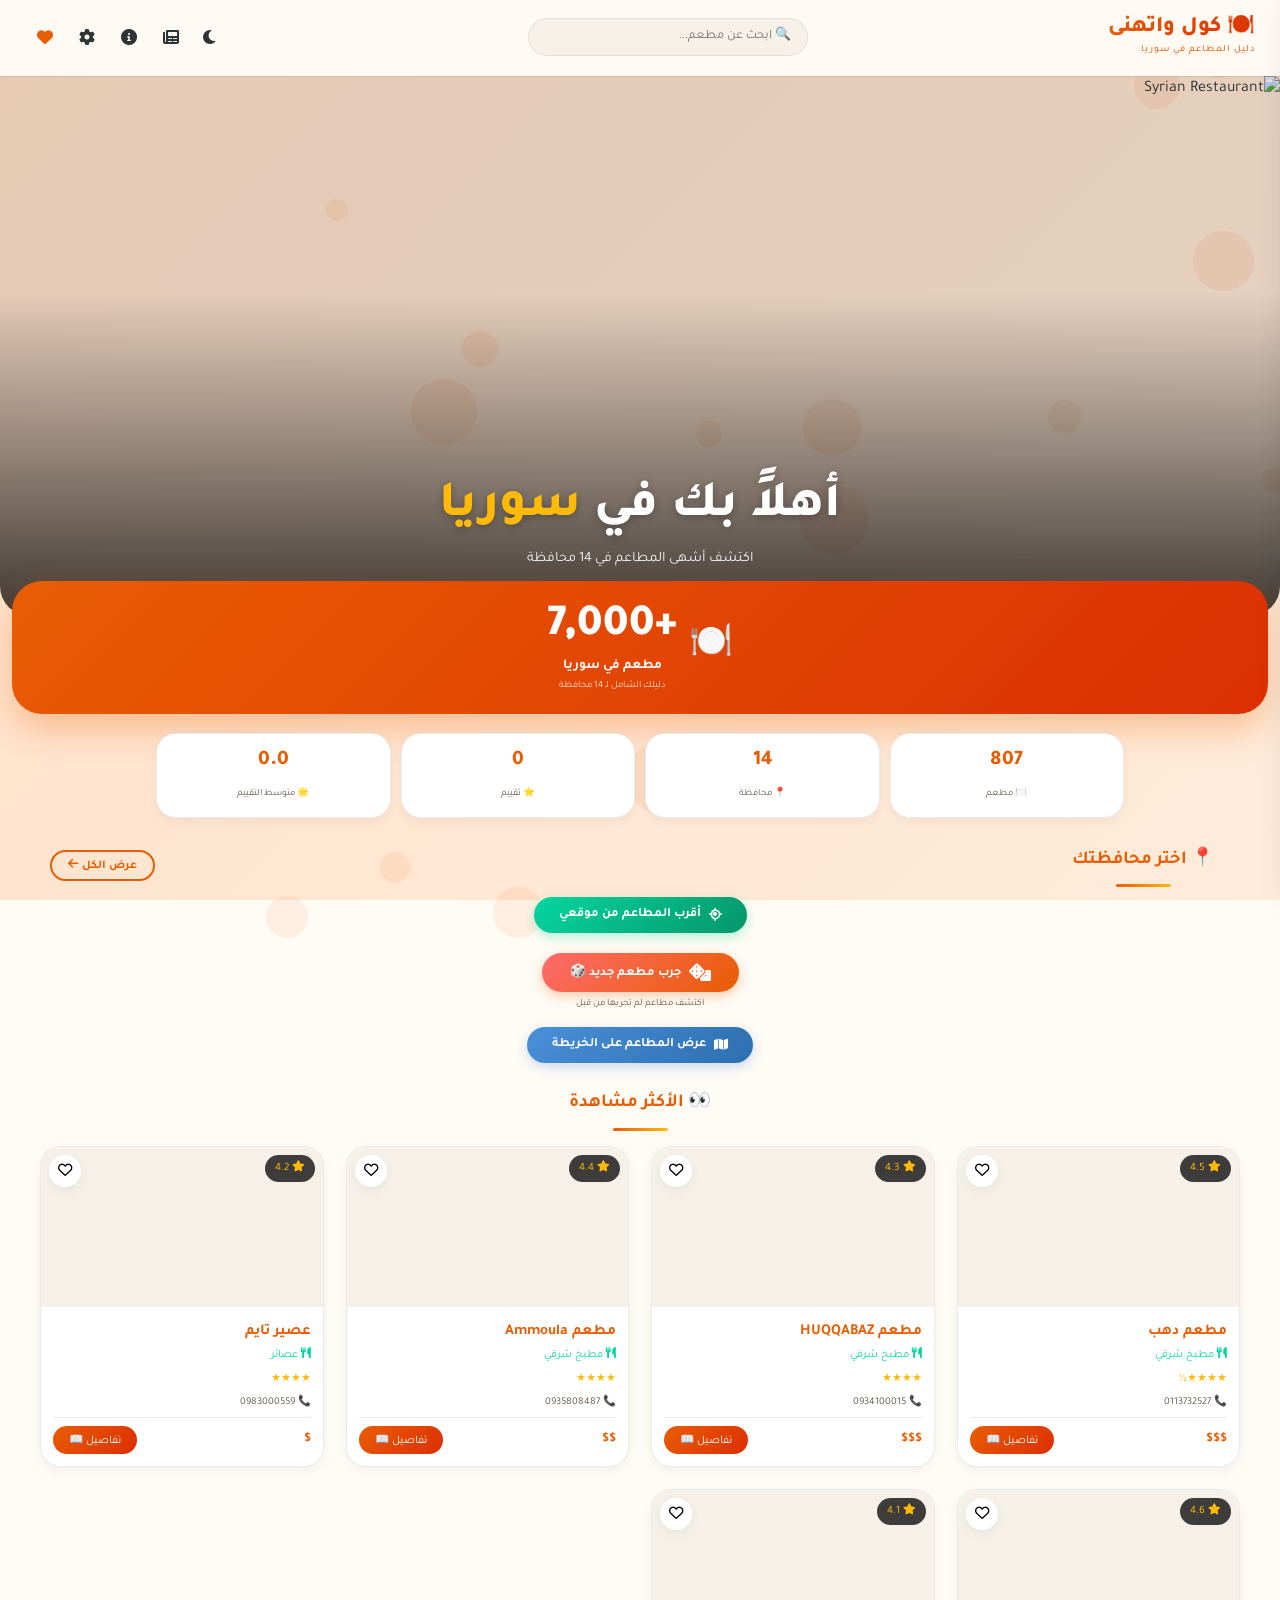
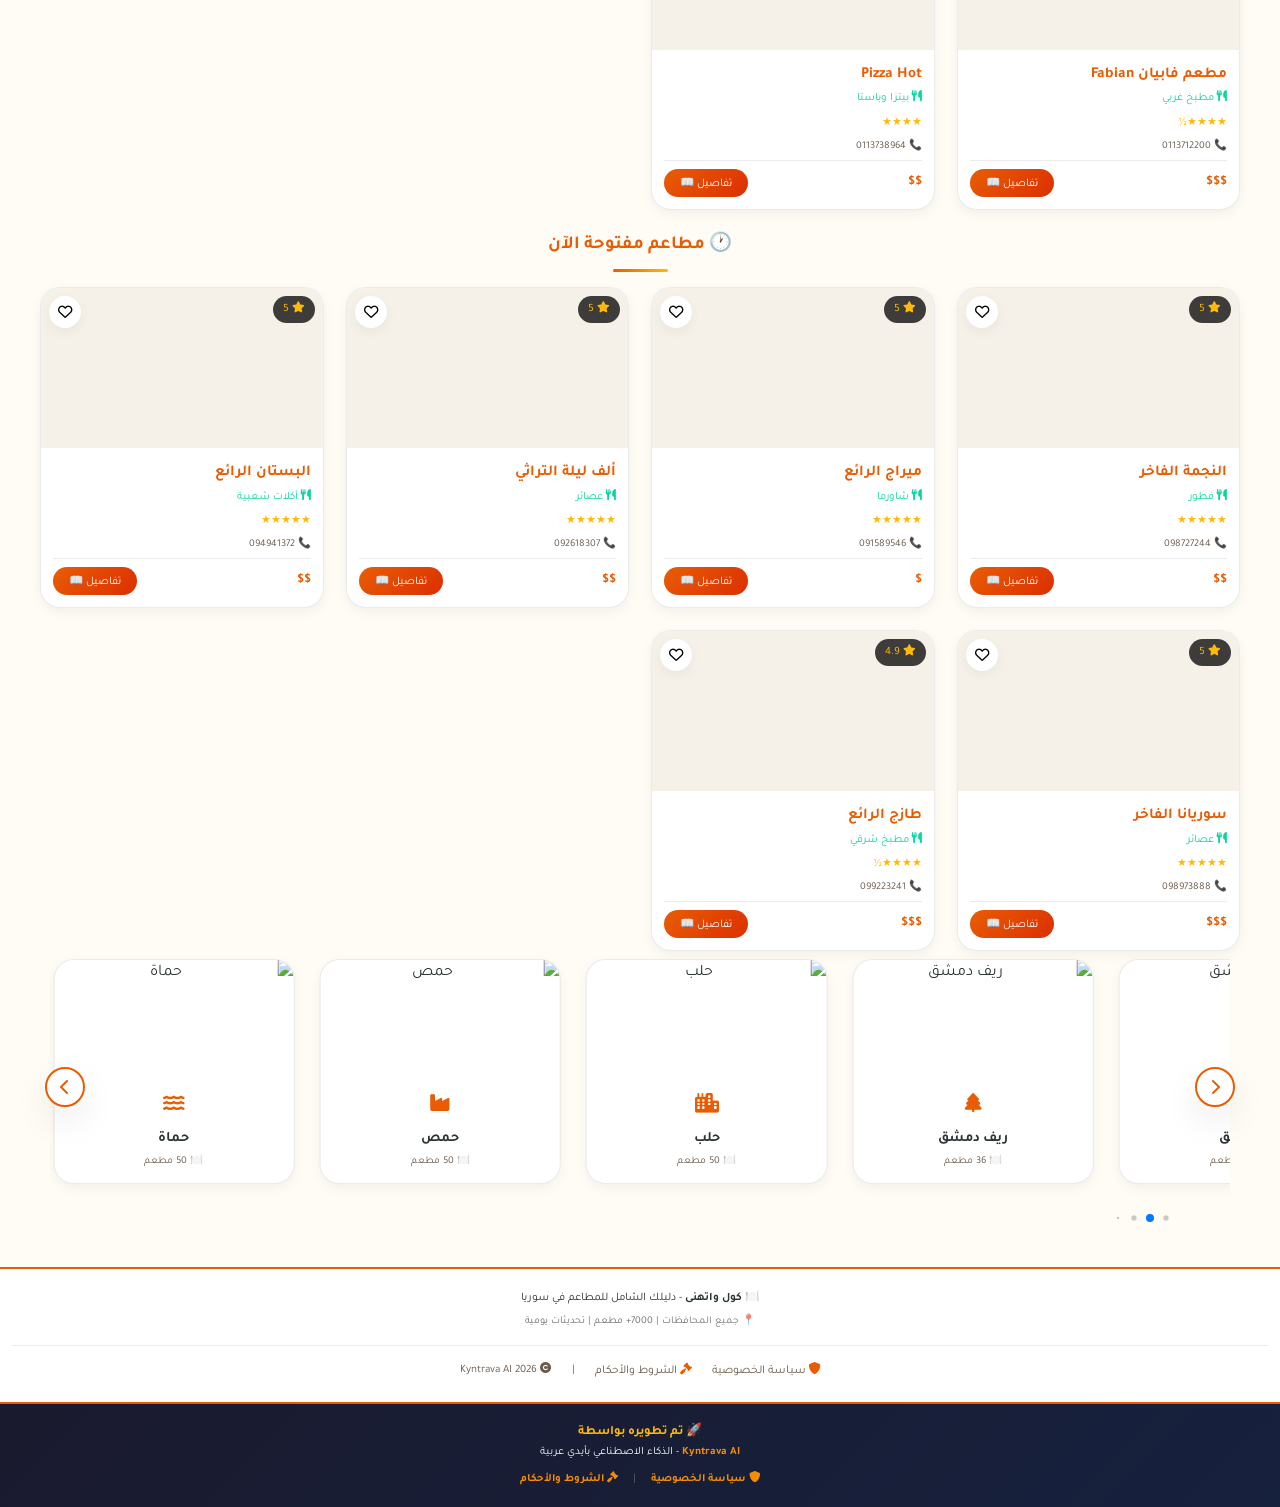
==== index.html @ ac32a878 "Add files via upload" ====
<!DOCTYPE html>
<html lang="ar" dir="rtl">
<head>
    <meta charset="UTF-8">
    <meta name="viewport" content="width=device-width, initial-scale=1.0, maximum-scale=1.0, user-scalable=yes">
    <title>كول واتهنى - دليل المطاعم في سوريا | 7000+ مطعم</title>
    <meta name="description" content="اكتشف أفضل المطاعم في سوريا - دليل شامل لأكثر من 7000 مطعم في 14 محافظة">
    
    <!-- ============ META TAGS ============ -->
    <meta property="og:title" content="كول واتهنى - دليل المطاعم في سوريا">
    <meta property="og:description" content="اكتشف أفضل المطاعم في سوريا - 7000+ مطعم في 14 محافظة">
    <meta property="og:image" content="https://imgur.com/qxbKmUp.jpg">
    <meta name="twitter:card" content="summary_large_image">
    
    <script type="application/ld+json">
    {"@context":"https://schema.org","@type":"WebSite","name":"كول واتهنى","url":"https://wheretoeat.today/","description":"دليل المطاعم الشامل في سوريا"}
    </script>

    <!-- ============ STYLES ============ -->
    <link rel="stylesheet" href="https://cdnjs.cloudflare.com/ajax/libs/font-awesome/6.0.0-beta3/css/all.min.css">
    <link href="https://fonts.googleapis.com/css2?family=Tajawal:wght@300;400;500;700;800;900&display=swap" rel="stylesheet">
    <link href="https://unpkg.com/aos@2.3.1/dist/aos.css" rel="stylesheet">
    <link rel="stylesheet" href="https://unpkg.com/swiper@8/swiper-bundle.min.css">
    <link rel="stylesheet" href="https://unpkg.com/leaflet@1.9.4/dist/leaflet.css" />

    <style>
        /* ============ CSS VARIABLES ============ */
        :root {
            --primary: #E85D04;
            --primary-dark: #DC2F02;
            --primary-light: #F48C06;
            --secondary: #FFBA08;
            --accent: #06D6A0;
            --bg: #FFFBF5;
            --bg-card: #FFFFFF;
            --bg-input: #F5F0E8;
            --text: #2D3436;
            --text-secondary: #6B5B4B;
            --border: rgba(0,0,0,0.08);
            --shadow-sm: 0 4px 12px rgba(0,0,0,0.05);
            --shadow: 0 15px 35px rgba(0,0,0,0.08);
            --shadow-hover: 0 25px 45px rgba(0,0,0,0.12);
            --shadow-primary: 0 15px 35px rgba(232, 93, 4, 0.3);
            --info-bg: #FFF3E8;
            --header-bg: rgba(255,251,245,0.98);
            --radius-sm: 12px;
            --radius: 20px;
            --radius-lg: 25px;
            --radius-xl: 30px;
            --header-height: 64px;
            --header-height-desktop: 76px;
            --favorite-color: #E85D04;
            --star-color: #FFBA08;
            --gradient-bg: linear-gradient(-45deg, #FFF3E8, #FFE8D6, #FFF0E0, #FFE0C8);
        }

        [data-theme="dark"] {
            --bg: #1a1a2e;
            --bg-card: #16213e;
            --bg-input: #1a1a2e;
            --text: #e0e0e0;
            --text-secondary: #aaa;
            --border: rgba(255,255,255,0.1);
            --shadow-sm: 0 2px 8px rgba(0,0,0,0.3);
            --shadow: 0 10px 30px rgba(0,0,0,0.4);
            --shadow-hover: 0 20px 40px rgba(0,0,0,0.5);
            --shadow-primary: 0 15px 35px rgba(232, 93, 4, 0.2);
            --info-bg: #1a2744;
            --header-bg: rgba(22,33,62,0.98);
            --gradient-bg: linear-gradient(-45deg, #1a1a2e, #16213e, #0f3460, #1a1a2e);
        }

        * { margin: 0; padding: 0; box-sizing: border-box; }

        body {
            font-family: 'Tajawal', sans-serif;
            background: var(--bg);
            color: var(--text);
            line-height: 1.7;
            overflow-x: hidden;
            -webkit-tap-highlight-color: transparent;
            transition: background 0.4s, color 0.4s;
        }

        .animated-bg {
            position: fixed; top: 0; left: 0; width: 100%; height: 100%; z-index: -1;
            background: var(--gradient-bg);
            background-size: 400% 400%;
            animation: gradientBG 15s ease infinite;
            transition: background 0.4s;
        }
        @keyframes gradientBG { 0%{background-position:0% 50%} 50%{background-position:100% 50%} 100%{background-position:0% 50%} }

        .floating-shapes { position: fixed; top: 0; left: 0; width: 100%; height: 100%; pointer-events: none; z-index: -1; }
        .shape {
            position: absolute; border-radius: 50%;
            animation: float 20s infinite;
            background: rgba(232,93,4,0.08);
        }
        [data-theme="dark"] .shape { background: rgba(232,93,4,0.04); }
        @keyframes float { 0%,100%{transform:translateY(0) rotate(0deg)} 25%{transform:translateX(15px)} 50%{transform:translateY(-80px) rotate(180deg)} 75%{transform:translateX(-15px)} }

        /* ============ PROGRESS BAR ============ */
        #progressBar {
            position: fixed; top: 0; left: 0; width: 0%; height: 3px;
            background: linear-gradient(90deg, var(--primary), var(--secondary));
            z-index: 99999; transition: width 0.3s ease;
        }

        /* ============ HEADER ============ */
        .header {
            background: var(--header-bg);
            backdrop-filter: blur(25px);
            -webkit-backdrop-filter: blur(25px);
            position: fixed; width: 100%; top: 0; z-index: 10000;
            box-shadow: 0 1px 0 var(--border);
            border-bottom: 2px solid transparent;
            transition: all 0.4s;
            height: var(--header-height);
        }
        .header.scrolled { border-bottom-color: var(--primary); box-shadow: 0 1px 0 var(--border), var(--shadow-sm); }

        .nav-container {
            display: flex; justify-content: space-between; align-items: center;
            padding: 0 10px; max-width: 1400px; margin: auto;
            height: 100%; gap: 6px;
        }

        .logo {
            display: flex; flex-direction: column; gap: 0; cursor: pointer;
            flex-shrink: 0; min-width: 0;
        }
        .logo h1 {
            font-size: 1rem; font-weight: 800; white-space: nowrap;
            background: linear-gradient(135deg, var(--primary), var(--primary-dark));
            -webkit-background-clip: text; background-clip: text;
            color: transparent; line-height: 1.2;
        }
        .logo p { font-size: 0.55rem; color: var(--primary); letter-spacing: 1px; opacity: 0.9; white-space: nowrap; font-weight: 500; }

        .search-bar-desktop { display: none; }

        .header-actions {
            display: flex; align-items: center; gap: 2px; flex-shrink: 0;
        }
        
        .icon-btn {
            width: 34px; height: 34px; border-radius: 50%; border: none;
            background: transparent; color: var(--text); font-size: 0.95rem;
            cursor: pointer; transition: all 0.25s;
            display: flex; align-items: center; justify-content: center;
            position: relative;
        }
        .icon-btn:active { transform: scale(0.88); background: var(--bg-input); }

        .dark-toggle {
            background: transparent; border: none; cursor: pointer;
            font-size: 1rem; padding: 6px; transition: transform 0.5s;
            color: var(--text); width: 34px; height: 34px;
            display: flex; align-items: center; justify-content: center;
            border-radius: 50%;
        }
        .dark-toggle:active { transform: rotate(180deg) scale(1.1); background: var(--bg-input); }
        .dark-toggle .fa-sun { display: none; }
        [data-theme="dark"] .dark-toggle .fa-moon { display: none; }
        [data-theme="dark"] .dark-toggle .fa-sun { display: inline; color: var(--secondary); }

        .favorites-badge { position: relative; }
        .fav-count {
            position: absolute; top: -2px; right: -2px;
            background: var(--favorite-color); color: white; font-size: 0.55rem;
            width: 16px; height: 16px; border-radius: 50%;
            display: flex; align-items: center; justify-content: center; font-weight: 700;
            line-height: 1;
        }

        /* ============ BOTTOM NAV ============ */
        .bottom-nav {
            display: flex; position: fixed; bottom: 0; left: 0; width: 100%;
            background: var(--header-bg); backdrop-filter: blur(25px);
            -webkit-backdrop-filter: blur(25px);
            z-index: 9999; border-top: 1px solid var(--border);
            padding: 8px 8px; padding-bottom: max(8px, env(safe-area-inset-bottom));
            justify-content: space-around; align-items: center;
            box-shadow: 0 -4px 20px rgba(0,0,0,0.08);
        }
        .bottom-nav-item {
            display: flex; flex-direction: column; align-items: center; gap: 3px;
            cursor: pointer; padding: 6px 12px; border-radius: 30px;
            transition: all 0.25s; color: var(--text-secondary); border: none;
            background: transparent; font-family: 'Tajawal', sans-serif;
            font-size: 0.6rem; font-weight: 500; min-width: 0;
            -webkit-tap-highlight-color: transparent;
        }
        .bottom-nav-item i { font-size: 1.2rem; transition: 0.25s; }
        .bottom-nav-item:active { color: var(--primary); background: rgba(232,93,4,0.08); }
        .bottom-nav-item:active i { transform: scale(1.1); }
        .bottom-nav-item.active { color: var(--primary); font-weight: 700; background: rgba(232,93,4,0.08); }
        .bottom-nav-item.active i { color: var(--primary); }

        /* ============ MOBILE SEARCH ============ */
        .mobile-search-overlay {
            position: fixed; top: 0; left: 0; width: 100%; height: 100%;
            background: var(--bg); z-index: 10001;
            display: flex; flex-direction: column; padding: 15px;
            transform: translateY(-100%); transition: transform 0.4s cubic-bezier(0.4, 0, 0.2, 1);
            padding-top: calc(var(--header-height) + 10px);
        }
        .mobile-search-overlay.active { transform: translateY(0); }
        .mobile-search-overlay .search-header { display: flex; align-items: center; gap: 10px; margin-bottom: 18px; }
        .mobile-search-overlay .search-input-wrap {
            flex: 1; display: flex; background: var(--bg-input); border-radius: 50px;
            border: 2px solid transparent; transition: 0.3s; overflow: hidden;
        }
        .mobile-search-overlay .search-input-wrap:focus-within { border-color: var(--primary); background: var(--bg-card); }
        .mobile-search-overlay input {
            flex: 1; padding: 13px 16px; border: none; background: transparent;
            font-family: 'Tajawal', sans-serif; font-size: 0.95rem; color: var(--text);
        }
        .mobile-search-overlay input:focus { outline: none; }
        .mobile-search-overlay .search-submit {
            background: var(--primary); color: white; border: none;
            padding: 13px 20px; cursor: pointer; font-size: 1rem;
        }
        .mobile-search-overlay .close-search {
            width: 38px; height: 38px; border-radius: 50%; border: none;
            background: var(--bg-input); font-size: 1.2rem; cursor: pointer; color: var(--text);
            display: flex; align-items: center; justify-content: center; flex-shrink: 0;
        }
        .mobile-search-overlay .quick-links { display: flex; flex-wrap: wrap; gap: 8px; }
        .mobile-search-overlay .quick-link {
            padding: 9px 16px; background: var(--bg-input); border-radius: 50px;
            font-size: 0.8rem; cursor: pointer; border: none; font-family: 'Tajawal', sans-serif;
            color: var(--text); transition: 0.25s;
        }
        .mobile-search-overlay .quick-link:active { background: var(--primary); color: white; }

        /* ============ MOBILE MENU ============ */
        .mobile-menu-backdrop {
            position: fixed; top: 0; left: 0; width: 100%; height: 100%;
            background: rgba(0,0,0,0.5); z-index: 10000; opacity: 0; visibility: hidden;
            transition: all 0.3s;
        }
        .mobile-menu-backdrop.active { opacity: 1; visibility: visible; }
        .mobile-menu-sidebar {
            position: fixed; top: 0; right: -290px; width: 275px; height: 100%;
            background: var(--bg-card); z-index: 10001;
            transition: right 0.4s cubic-bezier(0.4, 0, 0.2, 1);
            box-shadow: -5px 0 30px rgba(0,0,0,0.15); overflow-y: auto;
            display: flex; flex-direction: column;
            padding-bottom: 100px;
        }
        .mobile-menu-sidebar.active { right: 0; }
        .mobile-menu-sidebar .menu-header {
            padding: 18px; border-bottom: 1px solid var(--border);
            display: flex; justify-content: space-between; align-items: center;
        }
        .mobile-menu-sidebar .menu-header h3 { font-size: 1rem; color: var(--primary); }
        .mobile-menu-sidebar .menu-header .close-menu-btn {
            width: 34px; height: 34px; border-radius: 50%; border: none;
            background: var(--bg-input); cursor: pointer; font-size: 1.1rem;
            color: var(--text); display: flex; align-items: center; justify-content: center;
        }
        .mobile-menu-sidebar .menu-link {
            display: flex; align-items: center; gap: 12px; padding: 13px 18px;
            border-radius: var(--radius-sm); cursor: pointer; transition: 0.2s;
            font-weight: 500; font-size: 0.9rem; color: var(--text);
            margin: 3px 10px;
        }
        .mobile-menu-sidebar .menu-link:active { background: rgba(232,93,4,0.08); color: var(--primary); }
        .mobile-menu-sidebar .menu-link i { width: 20px; text-align: center; font-size: 0.95rem; }
        .mobile-menu-sidebar .menu-divider { height: 1px; background: var(--border); margin: 8px 18px; }

        /* ============ HERO ============ */
        .hero { margin-top: var(--header-height); }
        .hero-slider {
            position: relative; height: 38vh; min-height: 260px; overflow: hidden;
            border-radius: 0 0 var(--radius-xl) var(--radius-xl);
        }
        .heroSwiper { width: 100%; height: 100%; }
        .hero-slide { position: relative; display: flex; align-items: flex-end; justify-content: center; padding-bottom: 25px; }
        .hero-slide img { width: 100%; height: 100%; object-fit: cover; position: absolute; top: 0; left: 0; }
        .hero-overlay {
            position: absolute; top: 0; left: 0; width: 100%; height: 100%;
            background: linear-gradient(to top, rgba(0,0,0,0.75) 0%, rgba(0,0,0,0.1) 60%);
        }
        .hero-content { position: relative; z-index: 2; text-align: center; color: white; padding: 0 16px 20px; }
        .hero-content h1 { font-size: 1.6rem; font-weight: 800; text-shadow: 0 2px 10px rgba(0,0,0,0.3); line-height: 1.3; }
        .hero-content h1 span { color: var(--secondary); }
        .hero-content p { font-size: 0.8rem; opacity: 0.92; margin-top: 5px; }

        /* ============ STATS BANNER ============ */
        .big-stat-banner { padding: 0 12px; margin: -35px auto 15px auto; position: relative; z-index: 10; }
        .big-stat-card {
            background: linear-gradient(135deg, var(--primary), var(--primary-dark));
            padding: 14px 20px; border-radius: var(--radius-xl); text-align: center;
            box-shadow: var(--shadow-primary); color: white;
            display: flex; align-items: center; justify-content: center;
            gap: 12px; flex-wrap: wrap; transition: transform 0.3s ease;
            animation: fadeInUp 0.6s ease-out;
        }
        .big-stat-card:hover { transform: translateY(-3px); }
        .big-stat-icon { font-size: 1.8rem; animation: bounceIcon 2s ease-in-out infinite; }
        .big-stat-number { font-size: 2rem; font-weight: 900; line-height: 1.2; }
        .big-stat-label { font-size: 0.85rem; font-weight: 700; }
        .big-stat-sub { font-size: 0.6rem; opacity: 0.85; }
        @keyframes bounceIcon { 0%,100%{transform:translateY(0)} 50%{transform:translateY(-5px)} }
        @keyframes fadeInUp { from{opacity:0;transform:translateY(20px)} to{opacity:1;transform:translateY(0)} }

        /* ============ STATS CONTAINER ============ */
        .stats-container {
            display: grid;
            grid-template-columns: repeat(auto-fit, minmax(100px, 1fr));
            gap: 10px;
            padding: 12px 16px;
            max-width: 800px;
            margin: -8px auto 15px;
            position: relative;
            z-index: 10;
        }
        .stat-item {
            background: var(--bg-card);
            border-radius: var(--radius);
            padding: 10px 8px;
            text-align: center;
            box-shadow: var(--shadow-sm);
            border: 1px solid var(--border);
            transition: all 0.3s;
        }
        .stat-item:hover { transform: translateY(-3px); box-shadow: var(--shadow-hover); }
        .stat-number { display: block; font-size: 1.3rem; font-weight: 800; color: var(--primary); }
        .stat-label { font-size: 0.6rem; color: var(--text-secondary); }

        /* ============ SECTION TITLE ============ */
        .section-title {
            text-align: center; font-size: 1.15rem; margin: 20px 0 15px;
            color: var(--primary); font-weight: 700; padding: 0 16px;
            position: relative;
            animation: fadeInUp 0.5s ease-out;
        }
        .section-title::after {
            content: ''; display: block; width: 55px; height: 3px;
            background: linear-gradient(90deg, var(--primary), var(--secondary));
            margin: 8px auto 0; border-radius: 3px;
        }

        /* ============ VIEW ALL BUTTON ============ */
        .provinces-header {
            display: flex; justify-content: space-between; align-items: center;
            padding: 0 10px; max-width: 1200px; margin: 0 auto 10px;
        }
        .view-all-btn {
            background: transparent; border: 2px solid var(--primary);
            color: var(--primary); padding: 6px 16px; border-radius: 50px;
            cursor: pointer; font-family: 'Tajawal', sans-serif; font-size: 0.75rem;
            font-weight: 700; transition: all 0.3s; white-space: nowrap;
        }
        .view-all-btn:hover { background: var(--primary); color: white; }
        .view-all-btn:active { transform: scale(0.95); }

        /* ============ NEARBY BUTTON ============ */
        .nearby-btn-container { text-align: center; margin: 10px 0 20px; animation: fadeInUp 0.5s ease-out 0.1s both; }
        .nearby-btn {
            background: linear-gradient(135deg, var(--accent), #059669);
            color: white; border: none; padding: 10px 25px;
            border-radius: 50px; cursor: pointer; font-family: 'Tajawal', sans-serif;
            font-size: 0.8rem; font-weight: 700; transition: all 0.3s;
            display: inline-flex; align-items: center; gap: 8px;
            box-shadow: 0 4px 12px rgba(6,214,160,0.3);
        }
        .nearby-btn:active { transform: scale(0.95); }
        .nearby-btn.loading { opacity: 0.7; pointer-events: none; }
        .nearby-btn i { animation: pulse 1.5s infinite; }
        @keyframes pulse { 0%,100%{opacity:1} 50%{opacity:0.5} }

        /* ============ RANDOM BUTTON ============ */
        .random-restaurant-container {
            text-align: center; margin: 15px 0 10px;
            animation: fadeInUp 0.5s ease-out 0.15s both;
        }
        .random-btn {
            background: linear-gradient(135deg, #FF6B6B, #E85D04);
            color: white; border: none; padding: 10px 28px;
            border-radius: 50px; cursor: pointer; font-family: 'Tajawal', sans-serif;
            font-size: 0.8rem; font-weight: 700; transition: all 0.3s;
            display: inline-flex; align-items: center; gap: 8px;
            box-shadow: 0 4px 12px rgba(232,93,4,0.3);
        }
        .random-btn:active { transform: scale(0.95) rotate(-5deg); }
        .random-btn i { font-size: 1.1rem; }
        .random-hint { font-size: 0.6rem; color: var(--text-secondary); margin-top: 4px; }

        /* ============ PROVINCES SLIDER ============ */
        .provinces-slider-container { 
            position: relative; 
            padding: 0 10px; 
            max-width: 1200px; 
            margin: 0 auto 25px; 
            animation: fadeInUp 0.5s ease-out 0.2s both;
        }
        .provincesSwiper { width: 100%; padding: 8px 3px 30px; overflow: hidden; }
        .province-card {
            background: var(--bg-card); border-radius: var(--radius); text-align: center;
            cursor: pointer; transition: all 0.4s ease; box-shadow: var(--shadow-sm);
            border: 1px solid var(--border); overflow: hidden;
            display: flex; flex-direction: column; min-height: 200px;
        }
        .province-card:active { transform: scale(0.96); }
        .province-card:hover { transform: translateY(-8px) scale(1.02); box-shadow: var(--shadow-hover); }
        .province-image { width: 100%; height: 120px; object-fit: cover; transition: transform 0.5s ease; }
        .province-card:hover .province-image { transform: scale(1.05); }
        .province-card-body { padding: 12px 10px; display: flex; flex-direction: column; align-items: center; flex: 1; justify-content: center; gap: 2px; }
        .province-icon { font-size: 1.2rem; color: var(--primary); }
        .province-name { font-size: 0.9rem; font-weight: 700; color: var(--text); }
        .restaurant-count { color: var(--text-secondary); font-size: 0.65rem; }

        /* ============ PROVINCE GRID ALL ============ */
        .province-grid-all {
            display: grid;
            grid-template-columns: repeat(auto-fill, minmax(160px, 1fr));
            gap: 14px;
            padding: 10px;
            max-width: 1200px;
            margin: 0 auto;
        }
        .province-card-large {
            cursor: pointer;
            border-radius: var(--radius);
            overflow: hidden;
            position: relative;
            transition: all 0.4s ease;
            box-shadow: var(--shadow-sm);
            border: 1px solid var(--border);
        }
        .province-card-large:hover { transform: translateY(-8px); box-shadow: var(--shadow-hover); }
        .province-card-image {
            position: relative;
            height: 150px;
            overflow: hidden;
        }
        .province-card-image img {
            width: 100%;
            height: 100%;
            object-fit: cover;
            transition: transform 0.5s ease;
        }
        .province-card-large:hover .province-card-image img { transform: scale(1.1); }
        .province-card-overlay {
            position: absolute;
            bottom: 0;
            left: 0;
            right: 0;
            padding: 16px 12px;
            background: linear-gradient(to top, rgba(0,0,0,0.8), transparent);
            color: white;
        }
        .province-name-large { font-size: 1rem; font-weight: 700; display: block; }
        .restaurant-count-large { font-size: 0.7rem; opacity: 0.9; }

        /* ============ CITY PAGE ============ */
        .city-page {
            display: none; min-height: 100vh;
            padding: calc(var(--header-height) + 12px) 10px 100px;
        }
        .city-page.active { display: block; animation: fadeInUp 0.4s ease; }
        .city-header { text-align: center; margin-bottom: 20px; }
        .city-header h2 { font-size: 1.4rem; color: var(--primary); }
        .city-header p { font-size: 0.75rem; color: var(--text-secondary); }
        .back-btn {
            background: linear-gradient(135deg, var(--primary), var(--primary-dark));
            color: white; border: none;
            padding: 9px 18px; border-radius: 50px; cursor: pointer;
            font-size: 0.8rem; margin-bottom: 12px; transition: all 0.3s;
            display: inline-flex; align-items: center; gap: 5px;
            font-family: 'Tajawal', sans-serif;
        }
        .back-btn:active { transform: scale(0.95); }

        /* ============ FILTERS ============ */
        .filter-bar {
            display: flex; flex-wrap: wrap; gap: 6px; margin-bottom: 18px;
            padding: 0 3px; justify-content: center;
        }
        .filter-select, .filter-btn {
            padding: 8px 13px; border-radius: 50px; border: 1px solid var(--border);
            background: var(--bg-card); font-family: 'Tajawal', sans-serif;
            font-size: 0.7rem; cursor: pointer; transition: 0.3s; color: var(--text);
            -webkit-appearance: none; appearance: none;
        }
        .filter-btn.active { background: var(--primary); color: white; border-color: var(--primary); }
        .filter-btn.reset { background: var(--text-secondary); color: white; border: none; }

        /* ============ ADVANCED FILTERS ============ */
        .advanced-filter-toggle {
            display: inline-flex; align-items: center; gap: 6px;
            background: var(--bg-card); border: 1px solid var(--border);
            padding: 8px 16px; border-radius: 50px; cursor: pointer;
            font-family: 'Tajawal', sans-serif; font-size: 0.75rem;
            color: var(--text); transition: all 0.3s; margin: 0 auto 12px;
        }
        .advanced-filter-toggle:hover { border-color: var(--primary); }
        .advanced-filter-toggle:active { transform: scale(0.95); }
        .advanced-filters {
            background: var(--bg-card); border-radius: var(--radius);
            padding: 16px; margin: 0 0 16px 0;
            border: 1px solid var(--border);
            display: none;
            animation: slideDown 0.3s ease;
        }
        @keyframes slideDown { from{opacity:0;transform:translateY(-10px)} to{opacity:1;transform:translateY(0)} }
        @keyframes slideUp { from{opacity:1;transform:translateY(0)} to{opacity:0;transform:translateY(-10px)} }
        .filter-group { margin-bottom: 12px; }
        .filter-group label { display: block; font-size: 0.75rem; font-weight: 700; color: var(--text-secondary); margin-bottom: 4px; }
        .rating-filter { display: flex; gap: 6px; flex-wrap: wrap; }
        .rating-btn {
            padding: 5px 14px; border-radius: 50px; border: 1px solid var(--border);
            background: var(--bg-input); cursor: pointer; font-family: 'Tajawal', sans-serif;
            font-size: 0.7rem; transition: all 0.3s; color: var(--text);
        }
        .rating-btn.active { background: var(--primary); color: white; border-color: var(--primary); }
        .rating-btn:hover { border-color: var(--primary); }

        .toggle-switch {
            position: relative; width: 44px; height: 24px;
            display: inline-block;
        }
        .toggle-switch input { opacity: 0; width: 0; height: 0; }
        .toggle-switch label {
            position: absolute; cursor: pointer;
            top: 0; left: 0; right: 0; bottom: 0;
            background: var(--bg-input); border-radius: 24px;
            transition: 0.3s;
        }
        .toggle-switch label::before {
            content: ""; position: absolute; height: 18px; width: 18px;
            left: 3px; bottom: 3px; background: white;
            border-radius: 50%; transition: 0.3s;
            box-shadow: 0 2px 4px rgba(0,0,0,0.2);
        }
        .toggle-switch input:checked + label { background: var(--primary); }
        .toggle-switch input:checked + label::before { transform: translateX(20px); }

        /* ============ NO RESULTS ============ */
        .no-results {
            text-align: center; padding: 40px 20px;
            grid-column: 1 / -1;
        }
        .no-results i { font-size: 3rem; color: var(--text-secondary); }
        .no-results h3 { margin: 10px 0 5px; color: var(--text); }
        .no-results p { color: var(--text-secondary); font-size: 0.8rem; }

        /* ============ RESTAURANTS GRID ============ */
        .restaurants-grid { display: grid; grid-template-columns: 1fr; gap: 14px; max-width: 1200px; margin: 0 auto; }
        .restaurant-card {
            background: var(--bg-card); border-radius: var(--radius); overflow: hidden;
            transition: all 0.4s ease; cursor: pointer; box-shadow: var(--shadow-sm);
            position: relative; border: 1px solid var(--border);
        }
        .restaurant-card:active { transform: scale(0.97); }
        .restaurant-card:hover { transform: translateY(-5px) scale(1.01); box-shadow: var(--shadow-hover); }
        .restaurant-image { height: 160px; overflow: hidden; position: relative; background: var(--bg-input); }
        .restaurant-image img { width: 100%; height: 100%; object-fit: cover; opacity: 0; transition: opacity 0.4s ease, transform 0.5s ease; }
        .restaurant-image img.loaded { opacity: 1; }
        .restaurant-card:hover .restaurant-image img { transform: scale(1.05); }
        .rating {
            position: absolute; top: 8px; right: 8px;
            background: rgba(0,0,0,0.75); padding: 4px 10px;
            border-radius: 50px; font-size: 0.7rem; color: var(--secondary);
            backdrop-filter: blur(5px);
        }
        .favorite-btn {
            position: absolute; top: 8px; left: 8px; z-index: 2;
            background: var(--bg-card); border: none;
            width: 32px; height: 32px; border-radius: 50%;
            cursor: pointer; font-size: 0.9rem; transition: 0.3s;
            display: flex; align-items: center; justify-content: center;
            box-shadow: var(--shadow-sm);
        }
        .favorite-btn.liked { color: var(--favorite-color); animation: heartBeat 0.4s ease; }
        @keyframes heartBeat { 0%,100%{transform:scale(1)} 25%{transform:scale(1.3)} 50%{transform:scale(0.95)} }
        .restaurant-info { padding: 12px; }
        .restaurant-info h3 { font-size: 0.95rem; margin-bottom: 2px; color: var(--primary); }
        .restaurant-cuisine { color: var(--accent); font-size: 0.7rem; margin-bottom: 5px; }
        .restaurant-footer { display: flex; justify-content: space-between; align-items: center; padding-top: 8px; border-top: 1px solid var(--border); }
        .price-range { color: var(--primary); font-weight: 700; font-size: 0.8rem; }
        .btn-details {
            background: linear-gradient(135deg, var(--primary), var(--primary-dark));
            color: white; border: none;
            padding: 6px 16px; border-radius: 50px; cursor: pointer;
            font-size: 0.72rem; font-family: 'Tajawal', sans-serif;
            transition: transform 0.2s;
        }
        .btn-details:active { transform: scale(0.95); }
        .distance-badge {
            background: rgba(6,214,160,0.15); color: var(--accent); padding: 2px 8px;
            border-radius: 50px; font-size: 0.6rem; font-weight: 700;
            display: inline-flex; align-items: center; gap: 2px;
        }
        .star-rating-small { color: var(--star-color); font-size: 0.7rem; }

        /* ============ MODAL ============ */
        .modal {
            display: none; position: fixed; top: 0; left: 0; width: 100%; height: 100%;
            background: rgba(0,0,0,0.85); z-index: 99999; align-items: flex-end;
            justify-content: center; backdrop-filter: blur(3px);
        }
        .modal.active { display: flex; }
        .modal-content {
            background: var(--bg-card); width: 100%; max-width: 600px;
            border-radius: var(--radius-xl) var(--radius-xl) 0 0; padding: 22px 16px;
            position: relative; max-height: 85vh; overflow-y: auto;
            animation: slideUp 0.4s cubic-bezier(0.4, 0, 0.2, 1);
            color: var(--text); padding-bottom: 100px;
        }
        @keyframes slideUp { from{transform:translateY(100%)} to{transform:translateY(0)} }
        .modal-close {
            position: sticky; top: 0; float: left; z-index: 2;
            background: var(--bg-input); color: var(--text); border: none;
            width: 32px; height: 32px; border-radius: 50%; cursor: pointer; font-size: 1rem;
        }
        .modal-img { width: 100%; height: 180px; object-fit: cover; border-radius: var(--radius); margin: 12px 0; }
        .google-map { width: 100%; height: 180px; border-radius: var(--radius); margin: 10px 0; border: 1px solid var(--border); }
        .whatsapp-order {
            background: #25D366; color: white; padding: 11px 18px; border-radius: 50px;
            border: none; cursor: pointer; margin-top: 10px; display: inline-flex;
            align-items: center; gap: 6px; font-size: 0.85rem; width: 100%;
            justify-content: center; font-family: 'Tajawal', sans-serif;
            transition: transform 0.2s;
        }
        .whatsapp-order:active { transform: scale(0.97); }
        .info-row { margin: 6px 0; padding: 10px; background: var(--info-bg); border-radius: var(--radius-sm); font-size: 0.8rem; }
        .share-buttons { display: flex; gap: 6px; margin-top: 10px; flex-wrap: wrap; }
        .share-btn {
            flex: 1; min-width: 55px; padding: 9px; border: none; border-radius: 50px;
            cursor: pointer; font-size: 0.72rem; color: white; transition: 0.3s;
            display: flex; align-items: center; justify-content: center; gap: 4px;
            font-family: 'Tajawal', sans-serif;
        }
        .share-btn:active { transform: scale(0.95); }
        .share-btn.whatsapp { background: #25D366; }
        .share-btn.facebook { background: #1877F2; }
        .share-btn.telegram { background: #0088cc; }

        /* ============ BOOKING FORM ============ */
        .booking-form {
            margin: 12px 0;
            padding: 16px;
            background: var(--info-bg);
            border-radius: var(--radius-sm);
            border: 2px solid var(--primary);
        }
        .booking-form h4 { color: var(--primary); font-size: 0.9rem; margin-bottom: 8px; }
        .booking-form .form-row {
            display: flex; gap: 8px; flex-wrap: wrap; margin-bottom: 8px;
        }
        .booking-form input, .booking-form select {
            flex: 1; min-width: 100px;
            padding: 8px 12px;
            border: 1px solid var(--border);
            border-radius: var(--radius-sm);
            background: var(--bg-card);
            font-family: 'Tajawal', sans-serif;
            font-size: 0.75rem;
            color: var(--text);
        }
        .booking-form input:focus, .booking-form select:focus {
            outline: none;
            border-color: var(--primary);
        }
        .booking-submit {
            background: var(--primary);
            color: white;
            border: none;
            padding: 8px 20px;
            border-radius: 50px;
            cursor: pointer;
            font-family: 'Tajawal', sans-serif;
            font-size: 0.75rem;
            font-weight: 700;
            width: 100%;
            transition: transform 0.2s;
        }
        .booking-submit:active { transform: scale(0.95); }

        /* ============ REVIEW SECTION ============ */
        .review-section { margin-top: 18px; padding-top: 18px; border-top: 2px solid var(--border); }
        .review-section h4 { font-size: 0.9rem; color: var(--primary); margin-bottom: 10px; }
        .star-input { display: flex; gap: 3px; margin-bottom: 8px; direction: ltr; justify-content: flex-end; }
        .star-input i { font-size: 1.3rem; color: #ddd; cursor: pointer; transition: 0.2s; }
        .star-input i.active, .star-input i:hover { color: var(--star-color); }
        .review-textarea {
            width: 100%; padding: 10px; border-radius: var(--radius-sm);
            border: 1px solid var(--border); font-family: 'Tajawal', sans-serif;
            resize: vertical; min-height: 60px; font-size: 0.8rem;
            margin-bottom: 8px; background: var(--bg-input); color: var(--text);
        }
        .review-submit {
            background: linear-gradient(135deg, var(--primary), var(--primary-dark));
            color: white; border: none;
            padding: 9px 22px; border-radius: 50px; cursor: pointer;
            font-family: 'Tajawal', sans-serif; font-size: 0.8rem;
        }
        .review-submit:active { transform: scale(0.95); }
        .existing-reviews { margin-top: 12px; max-height: 300px; overflow-y: auto; }
        .review-item {
            background: var(--info-bg); padding: 10px; border-radius: var(--radius-sm);
            margin-bottom: 8px; font-size: 0.72rem;
        }
        .review-item .review-stars { color: var(--star-color); }
        .review-header { display: flex; align-items: center; gap: 8px; flex-wrap: wrap; margin-bottom: 4px; }
        .review-user { display: flex; align-items: center; gap: 4px; font-weight: 700; }
        .review-date { color: var(--text-secondary); font-size: 0.6rem; }
        .review-images { display: flex; flex-wrap: wrap; gap: 4px; margin-top: 4px; }
        .review-images img { width: 70px; height: 70px; object-fit: cover; border-radius: 8px; border: 1px solid var(--border); }

        .review-photo-input { margin: 10px 0; }
        .review-photo-input label { display: block; font-size: 0.75rem; color: var(--text-secondary); margin-bottom: 4px; }
        .review-photo-input input[type="file"] {
            width: 100%; padding: 8px; border: 1px dashed var(--border);
            border-radius: var(--radius-sm); background: var(--bg-input);
            font-family: 'Tajawal', sans-serif; font-size: 0.7rem; color: var(--text);
        }
        .review-image-preview { display: flex; flex-wrap: wrap; gap: 4px; margin-top: 6px; }

        /* ============ ABOUT PAGE ============ */
        .about-page {
            padding: calc(var(--header-height) + 16px) 12px 100px;
            max-width: 1000px; margin: 0 auto;
        }
        .about-hero {
            text-align: center; padding: 30px 16px;
            background: linear-gradient(135deg, rgba(232,93,4,0.08), rgba(6,214,160,0.08));
            border-radius: var(--radius-xl); margin-bottom: 25px;
        }
        .about-hero h1 { font-size: 1.6rem; color: var(--primary); margin-bottom: 8px; }
        .about-hero p { color: var(--text-secondary); font-size: 0.85rem; }
        .about-grid { display: grid; grid-template-columns: 1fr; gap: 14px; margin-bottom: 30px; }
        .about-card {
            background: var(--bg-card); border-radius: var(--radius); padding: 20px;
            box-shadow: var(--shadow-sm); border: 1px solid var(--border);
            transition: all 0.3s;
        }
        .about-card h3 { color: var(--primary); margin-bottom: 10px; font-size: 1rem; display: flex; align-items: center; gap: 6px; }
        .about-card p, .about-card li { color: var(--text-secondary); font-size: 0.78rem; line-height: 1.7; }
        .about-card ul { list-style: none; padding: 0; }
        .about-card ul li { padding: 3px 0; }
        .about-card ul li::before { content: '• '; color: var(--primary); }
        .province-detail-grid { display: grid; grid-template-columns: 1fr; gap: 12px; }
        .province-detail-card {
            background: var(--bg-card); border-radius: var(--radius); overflow: hidden;
            box-shadow: var(--shadow-sm); border: 1px solid var(--border);
            transition: all 0.3s; cursor: pointer;
        }
        .province-detail-card:active { transform: scale(0.97); }
        .province-detail-card img { width: 100%; height: 130px; object-fit: cover; }
        .province-detail-card .detail-body { padding: 12px; }
        .province-detail-card h4 { color: var(--primary); font-size: 0.85rem; margin-bottom: 4px; }
        .province-detail-card p { color: var(--text-secondary); font-size: 0.7rem; line-height: 1.5; }

        /* ============ ARTICLES ============ */
        .articles-grid {
            display: grid; grid-template-columns: 1fr; gap: 16px;
            max-width: 1200px; margin: 0 auto;
        }
        .article-card {
            background: var(--bg-card); border-radius: var(--radius); overflow: hidden;
            box-shadow: var(--shadow-sm); border: 1px solid var(--border);
            cursor: pointer; transition: all 0.3s;
        }
        .article-card:hover { transform: translateY(-5px); box-shadow: var(--shadow-hover); }
        .article-image { position: relative; height: 160px; overflow: hidden; }
        .article-image img { width: 100%; height: 100%; object-fit: cover; }
        .article-category {
            position: absolute; top: 10px; right: 10px;
            background: var(--primary); color: white; padding: 4px 12px;
            border-radius: 50px; font-size: 0.6rem; font-weight: 700;
        }
        .article-content { padding: 14px; }
        .article-content h3 { font-size: 0.95rem; color: var(--primary); margin-bottom: 4px; }
        .article-content p { font-size: 0.75rem; color: var(--text-secondary); }
        .article-meta { display: flex; gap: 12px; margin-top: 8px; font-size: 0.65rem; color: var(--text-secondary); }
        .article-meta i { margin-left: 3px; }

        .article-full { max-width: 800px; margin: 0 auto; }
        .article-full-title { font-size: 1.5rem; color: var(--primary); }
        .article-full-meta { display: flex; gap: 12px; font-size: 0.75rem; color: var(--text-secondary); margin: 8px 0 12px; flex-wrap: wrap; }
        .article-full-image { width: 100%; max-height: 400px; object-fit: cover; border-radius: var(--radius); margin: 12px 0; }
        .article-full-content { font-size: 0.85rem; line-height: 1.8; }
        .article-full-content p { margin-bottom: 12px; }
        .article-share { margin-top: 24px; padding-top: 16px; border-top: 1px solid var(--border); }

        /* ============ MAP PAGE ============ */
        #mapContainer { height: 450px; border-radius: var(--radius); overflow: hidden; margin: 10px 0; border: 1px solid var(--border); }
        .map-filters {
            display: flex; flex-wrap: wrap; gap: 8px; margin: 12px 0;
            justify-content: center;
        }
        .map-filters select {
            padding: 8px 14px; border-radius: 50px; border: 1px solid var(--border);
            background: var(--bg-card); font-family: 'Tajawal', sans-serif;
            font-size: 0.7rem; color: var(--text); cursor: pointer;
        }
        .map-btn {
            background: linear-gradient(135deg, #4A90D9, #2D6FAF);
            color: white; border: none; padding: 10px 25px;
            border-radius: 50px; cursor: pointer; font-family: 'Tajawal', sans-serif;
            font-size: 0.8rem; font-weight: 700; transition: all 0.3s;
            display: inline-flex; align-items: center; gap: 8px;
            box-shadow: 0 4px 12px rgba(74,144,217,0.3);
            margin: 5px auto;
        }
        .map-btn:active { transform: scale(0.95); }

        /* ============ INSTALL PROMPT ============ */
        .install-prompt {
            position: fixed;
            bottom: 0;
            left: 0;
            right: 0;
            background: var(--bg-card);
            padding: 16px;
            box-shadow: 0 -5px 30px rgba(0,0,0,0.15);
            z-index: 99998;
            border-top: 3px solid var(--primary);
            animation: slideUpInstall 0.5s ease;
        }
        @keyframes slideUpInstall { from{transform:translateY(100%)} to{transform:translateY(0)} }
        .install-prompt-content {
            display: flex; align-items: center; gap: 12px;
            max-width: 600px; margin: 0 auto;
        }
        .install-icon { font-size: 2rem; }
        .install-text { flex: 1; }
        .install-text h4 { font-size: 0.85rem; color: var(--text); margin: 0; }
        .install-text p { font-size: 0.65rem; color: var(--text-secondary); margin: 0; }
        .install-btn {
            background: var(--primary); color: white; border: none;
            padding: 8px 20px; border-radius: 50px; cursor: pointer;
            font-family: 'Tajawal', sans-serif; font-size: 0.75rem; font-weight: 700;
        }
        .install-close {
            background: transparent; border: none; font-size: 1.2rem;
            cursor: pointer; color: var(--text-secondary); padding: 0 4px;
        }

        /* ============ SCROLL TOP ============ */
        .scroll-top {
            position: fixed; bottom: 80px; right: 12px; z-index: 999;
            width: 42px; height: 42px; border-radius: 50%; background: linear-gradient(135deg, var(--primary), var(--primary-dark));
            color: white; border: none; cursor: pointer; font-size: 1rem;
            box-shadow: var(--shadow); opacity: 0; transform: translateY(15px);
            transition: all 0.3s; pointer-events: none;
            display: flex; align-items: center; justify-content: center;
        }
        .scroll-top.visible { opacity: 1; transform: translateY(0); pointer-events: auto; }
        .scroll-top:active { transform: scale(0.95); }

        /* ============ TOAST ============ */
        .toast {
            position: fixed; bottom: 80px; left: 50%; transform: translateX(-50%);
            background: #333; color: white; padding: 10px 24px; border-radius: 50px;
            font-size: 0.8rem; z-index: 99999; opacity: 0; transition: opacity 0.3s;
            pointer-events: none; font-family: 'Tajawal', sans-serif;
        }
        .toast.show { opacity: 1; }

        /* ============ POINTS NOTIFICATION ============ */
        .points-notification {
            position: fixed;
            bottom: 100px;
            left: 50%;
            transform: translateX(-50%);
            background: linear-gradient(135deg, #FFBA08, #E85D04);
            color: white;
            padding: 12px 24px;
            border-radius: 50px;
            box-shadow: 0 10px 30px rgba(232,93,4,0.3);
            z-index: 99999;
            display: flex;
            align-items: center;
            gap: 12px;
            animation: slideUpPoints 0.5s ease;
            font-family: 'Tajawal', sans-serif;
        }
        @keyframes slideUpPoints { from{opacity:0;transform:translateX(-50%) translateY(20px)} to{opacity:1;transform:translateX(-50%) translateY(0)} }
        @keyframes slideDownPoints { from{opacity:1;transform:translateX(-50%) translateY(0)} to{opacity:0;transform:translateX(-50%) translateY(20px)} }

        /* ============ CELEBRATION ============ */
        @keyframes celebrationAnim {
            0% { transform: translate(-50%, -50%) scale(0) rotate(0deg); opacity: 1; }
            50% { transform: translate(-50%, -50%) scale(1.5) rotate(180deg); opacity: 1; }
            100% { transform: translate(-50%, -50%) scale(2) rotate(360deg); opacity: 0; }
        }

        /* ============ SKELETON LOADING ============ */
        .skeleton {
            background: linear-gradient(90deg, var(--bg-input) 25%, var(--bg-card) 50%, var(--bg-input) 75%);
            background-size: 200% 100%;
            animation: skeletonLoading 1.5s infinite;
            border-radius: var(--radius-sm);
        }
        @keyframes skeletonLoading { 0%{background-position:200% 0} 100%{background-position:-200% 0} }
        .skeleton-card {
            background: var(--bg-card);
            border-radius: var(--radius);
            overflow: hidden;
            border: 1px solid var(--border);
            min-height: 280px;
        }
        .skeleton-image { width: 100%; height: 160px; background: var(--bg-input); }
        .skeleton-text { height: 14px; margin: 8px 12px; background: var(--bg-input); border-radius: 4px; }
        .skeleton-text.short { width: 60%; }
        .skeleton-text.medium { width: 80%; }

        /* ============ COMPARE PANEL ============ */
        .compare-panel {
            position: fixed;
            bottom: 70px;
            left: 0;
            right: 0;
            background: var(--bg-card);
            padding: 12px 16px;
            box-shadow: 0 -4px 30px rgba(0,0,0,0.15);
            z-index: 9990;
            border-top: 3px solid var(--primary);
            display: none;
            animation: slideUpInstall 0.3s ease;
        }
        .compare-panel.active { display: block; }
        .compare-panel .compare-header {
            display: flex; justify-content: space-between; align-items: center;
            margin-bottom: 8px;
        }
        .compare-panel .compare-header h4 { color: var(--primary); font-size: 0.9rem; }
        .compare-panel .compare-items {
            display: flex; gap: 8px; flex-wrap: wrap;
        }
        .compare-panel .compare-item {
            background: var(--bg-input);
            padding: 6px 12px;
            border-radius: var(--radius-sm);
            display: flex; align-items: center; gap: 6px;
            font-size: 0.7rem;
        }
        .compare-panel .compare-item .remove-compare {
            cursor: pointer; color: red; font-weight: 700;
        }
        .compare-panel .compare-btn {
            background: var(--primary);
            color: white; border: none;
            padding: 6px 16px;
            border-radius: 50px;
            cursor: pointer;
            font-family: 'Tajawal', sans-serif;
            font-size: 0.75rem;
            font-weight: 700;
        }
        .compare-panel .compare-btn:active { transform: scale(0.95); }

        /* ============ COMPARE RESULTS ============ */
        .compare-results {
            display: none;
            background: var(--bg-card);
            border-radius: var(--radius);
            padding: 16px;
            margin: 12px 0;
            border: 2px solid var(--primary);
        }
        .compare-results.active { display: block; }
        .compare-results table {
            width: 100%;
            border-collapse: collapse;
            font-size: 0.8rem;
        }
        .compare-results th, .compare-results td {
            padding: 8px 10px;
            border: 1px solid var(--border);
            text-align: center;
        }
        .compare-results th {
            background: var(--primary);
            color: white;
        }
        .compare-results td:first-child {
            font-weight: 700;
            background: var(--info-bg);
        }

        /* ============ ADMIN PANEL ============ */
        .admin-panel {
            display: none;
            padding: calc(var(--header-height) + 16px) 12px 100px;
            max-width: 1200px;
            margin: 0 auto;
        }
        .admin-panel.active { display: block; }
        .admin-card {
            background: var(--bg-card);
            border-radius: var(--radius);
            padding: 20px;
            margin-bottom: 20px;
            box-shadow: var(--shadow-sm);
            border: 1px solid var(--border);
        }
        .admin-card h3 { color: var(--primary); margin-bottom: 12px; font-size: 1rem; }
        .admin-form input, .admin-form select, .admin-form textarea {
            width: 100%;
            padding: 10px;
            margin-bottom: 10px;
            border: 1px solid var(--border);
            border-radius: var(--radius-sm);
            background: var(--bg-input);
            font-family: 'Tajawal', sans-serif;
            font-size: 0.8rem;
            color: var(--text);
        }
        .admin-form input:focus, .admin-form select:focus, .admin-form textarea:focus {
            outline: none;
            border-color: var(--primary);
        }
        .admin-form textarea { min-height: 80px; resize: vertical; }
        .admin-submit {
            background: var(--primary);
            color: white;
            border: none;
            padding: 10px 24px;
            border-radius: 50px;
            cursor: pointer;
            font-family: 'Tajawal', sans-serif;
            font-size: 0.85rem;
            font-weight: 700;
        }
        .admin-submit:active { transform: scale(0.95); }
        .admin-list { max-height: 300px; overflow-y: auto; }
        .admin-list-item {
            display: flex; justify-content: space-between; align-items: center;
            padding: 8px 12px;
            border-bottom: 1px solid var(--border);
            font-size: 0.75rem;
        }
        .admin-list-item .delete-btn {
            background: red; color: white; border: none;
            padding: 4px 12px;
            border-radius: 50px;
            cursor: pointer;
            font-size: 0.65rem;
        }
        .admin-list-item .delete-btn:active { transform: scale(0.95); }

        /* ============ FOOTER ============ */
        .footer {
            background: var(--bg-card); padding: 20px 12px;
            text-align: center; border-top: 2px solid var(--primary);
            font-size: 0.72rem; color: var(--text); margin-bottom: 70px;
        }
        .developer-footer {
            background: linear-gradient(135deg, #1a1a2e, #16213e); color: white;
            text-align: center; padding: 18px 12px; border-top: 2px solid var(--primary);
            font-size: 0.7rem; margin-bottom: 70px;
        }
        .developer-footer .dev-content { display: flex; align-items: center; justify-content: center; gap: 10px; flex-wrap: wrap; }
        .developer-footer .dev-logo { width: 40px; height: 40px; border-radius: 10px; object-fit: contain; background: white; padding: 3px; }
        .developer-footer .dev-text h4 { font-size: 0.8rem; color: var(--secondary); }
        .developer-footer .dev-text a { color: var(--primary-light); text-decoration: none; font-weight: 700; }

        /* ============ RESPONSIVE ============ */
        @media (min-width: 640px) {
            :root { --header-height: 70px; }
            .nav-container { padding: 0 16px; }
            .logo h1 { font-size: 1.2rem; }
            .logo p { font-size: 0.6rem; }
            .icon-btn { width: 38px; height: 38px; font-size: 1rem; }
            .hero-slider { height: 50vh; min-height: 350px; }
            .hero-content h1 { font-size: 2.4rem; }
            .hero-content p { font-size: 0.9rem; }
            .big-stat-card { padding: 18px 30px; }
            .big-stat-icon { font-size: 2.2rem; }
            .big-stat-number { font-size: 2.5rem; }
            .restaurants-grid { grid-template-columns: repeat(2, 1fr); gap: 18px; }
            .province-detail-grid { grid-template-columns: repeat(2, 1fr); }
            .about-grid { grid-template-columns: repeat(2, 1fr); }
            .articles-grid { grid-template-columns: repeat(2, 1fr); }
            .stats-container { grid-template-columns: repeat(4, 1fr); }
            .province-grid-all { grid-template-columns: repeat(2, 1fr); }
        }

        @media (min-width: 1024px) {
            :root { --header-height: var(--header-height-desktop); }
            .search-bar-desktop {
                display: flex; align-items: center; gap: 8px;
            }
            .search-bar-desktop input {
                padding: 10px 16px; background: var(--bg-input); border: 1px solid var(--border);
                border-radius: 50px; width: 220px; font-family: 'Tajawal', sans-serif;
                font-size: 0.8rem; transition: 0.3s; color: var(--text);
            }
            .search-bar-desktop input:focus { outline: none; border-color: var(--primary); }
            .header-actions .icon-btn.search-btn-mobile { display: none; }
            .header-actions .icon-btn.menu-btn { display: none; }
            .nav-container { padding: 0 25px; gap: 12px; }
            .logo h1 { font-size: 1.4rem; }
            .icon-btn { width: 40px; height: 40px; }
            .bottom-nav { display: none; }
            .hero-slider { height: 60vh; min-height: 420px; border-radius: 0 0 var(--radius-xl) var(--radius-xl); }
            .hero-content h1 { font-size: 3.2rem; }
            .big-stat-card { padding: 20px 35px; }
            .big-stat-number { font-size: 2.8rem; }
            .restaurants-grid { grid-template-columns: repeat(3, 1fr); gap: 22px; }
            .province-detail-grid { grid-template-columns: repeat(3, 1fr); }
            .articles-grid { grid-template-columns: repeat(3, 1fr); }
            .province-grid-all { grid-template-columns: repeat(3, 1fr); }
            .stats-container { max-width: 1000px; }
            .modal { align-items: center; }
            .modal-content { border-radius: var(--radius-xl); max-width: 720px; }
            .modal-img { height: 280px; }
            .google-map { height: 280px; }
            .whatsapp-order { width: auto; }
            .about-page { padding: calc(var(--header-height) + 30px) 30px 60px; }
            .footer, .developer-footer { margin-bottom: 0; }
            .toast { bottom: 24px; }
            .scroll-top { bottom: 24px; right: 20px; }
            .city-page { padding-bottom: 60px; }
            .compare-panel { bottom: 20px; left: 50%; transform: translateX(-50%); max-width: 700px; border-radius: var(--radius-xl); }
            .compare-panel.active { display: block; }
            .province-nav-prev, .province-nav-next {
                display: flex; width: 40px; height: 40px;
                position: absolute; top: 50%; transform: translateY(-50%);
                background: var(--bg-card); border-radius: 50%; box-shadow: var(--shadow);
                cursor: pointer; z-index: 10; align-items: center; justify-content: center;
                color: var(--primary); font-size: 1rem; border: 2px solid var(--primary);
                transition: all 0.3s;
            }
            .province-nav-prev:hover, .province-nav-next:hover { background: var(--primary); color: white; }
            .province-nav-prev { right: 5px; }
            .province-nav-next { left: 5px; }
        }

        @media (min-width: 1280px) {
            .restaurants-grid { grid-template-columns: repeat(4, 1fr); }
            .province-detail-grid { grid-template-columns: repeat(4, 1fr); }
            .province-grid-all { grid-template-columns: repeat(4, 1fr); }
            .articles-grid { grid-template-columns: repeat(4, 1fr); }
            .search-bar-desktop input { width: 280px; }
        }
    </style>
</head>
<body>

<!-- ============ PROGRESS BAR ============ -->
<div id="progressBar"></div>

<!-- ============ BACKGROUND ============ -->
<div class="animated-bg"></div>
<div class="floating-shapes" id="shapes"></div>
<div class="toast" id="toast"></div>

<!-- ============ SCROLL TOP ============ -->
<button class="scroll-top" id="scrollTop" onclick="window.scrollTo({top:0,behavior:'smooth'})">
    <i class="fas fa-chevron-up"></i>
</button>

<!-- ============ HEADER ============ -->
<header class="header" id="header">
    <div class="nav-container">
        <div class="logo" onclick="goBack()">
            <h1>🍽️ كول واتهنى</h1>
            <p>دليل المطاعم في سوريا</p>
        </div>
        
        <div class="search-bar-desktop">
            <input type="text" id="desktopSearch" placeholder="🔍 ابحث عن مطعم...">
        </div>
        
        <div class="header-actions">
            <button class="dark-toggle" onclick="toggleDarkMode()" aria-label="الوضع الليلي">
                <i class="fas fa-moon"></i>
                <i class="fas fa-sun"></i>
            </button>
            
            <button class="icon-btn" onclick="showArticlesPage()" aria-label="مقالات">
                <i class="fas fa-newspaper"></i>
            </button>
            
            <button class="icon-btn" onclick="showAboutSyria()" aria-label="عن سوريا">
                <i class="fas fa-info-circle"></i>
            </button>
            
            <button class="icon-btn" onclick="showAdminPanel()" aria-label="لوحة التحكم">
                <i class="fas fa-cog"></i>
            </button>
            
            <button class="icon-btn favorites-badge" onclick="showFavorites()" aria-label="المفضلة">
                <i class="fas fa-heart" style="color:var(--favorite-color);"></i>
                <span class="fav-count" id="favCount" style="display:none;">0</span>
            </button>
            
            <button class="icon-btn search-btn-mobile" onclick="openMobileSearch()" aria-label="بحث">
                <i class="fas fa-search"></i>
            </button>
            
            <button class="icon-btn menu-btn" onclick="openMobileMenu()" aria-label="قائمة">
                <i class="fas fa-bars"></i>
            </button>
        </div>
    </div>
</header>

<!-- ============ BOTTOM NAV ============ -->
<nav class="bottom-nav" id="bottomNav">
    <button class="bottom-nav-item active" onclick="goBack(); setActiveNav(this)">
        <i class="fas fa-home"></i>
        <span>الرئيسية</span>
    </button>
    <button class="bottom-nav-item" onclick="showArticlesPage(); setActiveNav(this)">
        <i class="fas fa-newspaper"></i>
        <span>مقالات</span>
    </button>
    <button class="bottom-nav-item" onclick="openMobileSearch(); setActiveNav(this)">
        <i class="fas fa-search"></i>
        <span>بحث</span>
    </button>
    <button class="bottom-nav-item" onclick="showFavorites(); setActiveNav(this)">
        <i class="fas fa-heart"></i>
        <span>مفضلة</span>
    </button>
    <button class="bottom-nav-item" onclick="openMobileMenu(); setActiveNav(this)">
        <i class="fas fa-ellipsis-h"></i>
        <span>المزيد</span>
    </button>
</nav>

<script>
function setActiveNav(el) {
    document.querySelectorAll('.bottom-nav-item').forEach(item => item.classList.remove('active'));
    el.classList.add('active');
}
</script>

<!-- ============ MOBILE SEARCH ============ -->
<div class="mobile-search-overlay" id="mobileSearchOverlay">
    <div class="search-header">
        <div class="search-input-wrap">
            <input type="text" id="mobileSearchInput" placeholder="🔍 ابحث عن مطعم...">
            <button class="search-submit" onclick="globalSearch(document.getElementById('mobileSearchInput').value)"><i class="fas fa-search"></i></button>
        </div>
        <button class="close-search" onclick="closeMobileSearch()"><i class="fas fa-times"></i></button>
    </div>
    <p style="font-size:0.78rem;color:var(--text-secondary);margin-bottom:12px;">اقتراحات سريعة:</p>
    <div class="quick-links">
        <button class="quick-link" onclick="quickSearch('مشاوي')">🍖 مشاوي</button>
        <button class="quick-link" onclick="quickSearch('بيتزا')">🍕 بيتزا</button>
        <button class="quick-link" onclick="quickSearch('حلويات')">🍰 حلويات</button>
        <button class="quick-link" onclick="quickSearch('برغر')">🍔 برغر</button>
        <button class="quick-link" onclick="quickSearch('بحري')">🐟 بحري</button>
    </div>
</div>

<!-- ============ MOBILE MENU ============ -->
<div class="mobile-menu-backdrop" id="mobileMenuBackdrop" onclick="closeMobileMenu()"></div>
<div class="mobile-menu-sidebar" id="mobileMenuSidebar">
    <div class="menu-header">
        <h3>🍽️ القائمة</h3>
        <button class="close-menu-btn" onclick="closeMobileMenu()"><i class="fas fa-times"></i></button>
    </div>
    <div style="padding:12px 0;">
        <div class="menu-link" onclick="closeMobileMenu(); goBack(); setActiveNav(document.querySelectorAll('.bottom-nav-item')[0]);">
            <i class="fas fa-home"></i> <span>الرئيسية</span>
        </div>
        <div class="menu-link" onclick="closeMobileMenu(); showArticlesPage(); setActiveNav(document.querySelectorAll('.bottom-nav-item')[1]);">
            <i class="fas fa-newspaper"></i> <span>مقالات</span>
        </div>
        <div class="menu-link" onclick="closeMobileMenu(); showMapView();">
            <i class="fas fa-map"></i> <span>خريطة المطاعم</span>
        </div>
        <div class="menu-link" onclick="closeMobileMenu(); showAboutSyria(); setActiveNav(document.querySelectorAll('.bottom-nav-item')[2]);">
            <i class="fas fa-info-circle"></i> <span>عن سوريا</span>
        </div>
        <div class="menu-link" onclick="closeMobileMenu(); showFavorites(); setActiveNav(document.querySelectorAll('.bottom-nav-item')[3]);">
            <i class="fas fa-heart" style="color:var(--favorite-color);"></i> <span>المفضلة</span>
        </div>
        <div class="menu-link" onclick="closeMobileMenu(); showAdminPanel();">
            <i class="fas fa-cog"></i> <span>لوحة التحكم</span>
        </div>
        <div class="menu-divider"></div>
        <div class="menu-link" onclick="closeMobileMenu(); toggleDarkMode();">
            <i class="fas fa-moon"></i> <span>الوضع الليلي</span>
        </div>
        <div class="menu-link" onclick="closeMobileMenu(); showRandomRestaurant();">
            <i class="fas fa-dice"></i> <span>جرب مطعم عشوائي 🎲</span>
        </div>
        <!-- ===== روابط سياسة الخصوصية في القائمة الجانبية ===== -->
        <div class="menu-divider"></div>
        <div class="menu-link" onclick="window.location.href='privacy-terms.html'">
            <i class="fas fa-shield-alt"></i> <span>سياسة الخصوصية</span>
        </div>
        <div class="menu-link" onclick="window.location.href='privacy-terms.html#terms'">
            <i class="fas fa-gavel"></i> <span>الشروط والأحكام</span>
        </div>
    </div>
</div>

<!-- ============ MAIN PAGE ============ -->
<div id="mainPage">
    <div class="hero">
        <div class="hero-slider">
            <div class="swiper heroSwiper">
                <div class="swiper-wrapper">
                    <div class="swiper-slide hero-slide">
                        <img src="https://images.pexels.com/photos/260922/pexels-photo-260922.jpeg?auto=compress&cs=tinysrgb&w=1200" alt="Syrian Restaurant" loading="eager">
                        <div class="hero-overlay"></div>
                        <div class="hero-content">
                            <h1>أهلاً بك في <span>سوريا</span></h1>
                            <p>اكتشف أشهى المطاعم في 14 محافظة</p>
                        </div>
                    </div>
                    <div class="swiper-slide hero-slide">
                        <img src="https://images.pexels.com/photos/941861/pexels-photo-941861.jpeg?auto=compress&cs=tinysrgb&w=1200" alt="Syrian Cuisine" loading="lazy">
                        <div class="hero-overlay"></div>
                        <div class="hero-content">
                            <h1>أكثر من <span>7,000</span> مطعم</h1>
                            <p>دليلك الشامل لأفضل الأكلات في سوريا</p>
                        </div>
                    </div>
                    <div class="swiper-slide hero-slide">
                        <img src="https://images.pexels.com/photos/1267320/pexels-photo-1267320.jpeg?auto=compress&cs=tinysrgb&w=1200" alt="Delicious Food" loading="lazy">
                        <div class="hero-overlay"></div>
                        <div class="hero-content">
                            <h1>طعم <span>لا يُقاوم</span></h1>
                            <p>أشهر المأكولات الشرقية والحلويات</p>
                        </div>
                    </div>
                </div>
                <div class="swiper-pagination"></div>
            </div>
        </div>

        <!-- ============ BIG STAT BANNER ============ -->
        <div class="big-stat-banner" data-aos="fade-up">
            <div class="big-stat-card">
                <div class="big-stat-icon">🍽️</div>
                <div>
                    <div class="big-stat-number">+7,000</div>
                    <div class="big-stat-label">مطعم في سوريا</div>
                    <div class="big-stat-sub">دليلك الشامل لـ 14 محافظة</div>
                </div>
            </div>
        </div>

        <!-- ============ STATS ============ -->
        <div class="stats-container" id="statsContainer"></div>

        <!-- ============ SECTION TITLE ============ -->
        <div class="provinces-header">
            <h2 class="section-title" style="margin:0;">📍 اختر محافظتك</h2>
            <button class="view-all-btn" onclick="showAllProvinces()">
                عرض الكل <i class="fas fa-arrow-left"></i>
            </button>
        </div>

        <!-- ============ NEARBY BUTTON ============ -->
        <div class="nearby-btn-container">
            <button class="nearby-btn" onclick="findNearbyRestaurants()" id="nearbyBtn">
                <i class="fas fa-location-crosshairs"></i>
                <span>أقرب المطاعم من موقعي</span>
            </button>
        </div>

        <!-- ============ RANDOM BUTTON ============ -->
        <div class="random-restaurant-container">
            <button class="random-btn" onclick="showRandomRestaurant()">
                <i class="fas fa-dice"></i> جرب مطعم جديد 🎲
            </button>
            <p class="random-hint">اكتشف مطاعم لم تجربها من قبل</p>
        </div>

        <!-- ============ MAP BUTTON ============ -->
        <div style="text-align:center;margin:5px 0 15px;">
            <button class="map-btn" onclick="showMapView()">
                <i class="fas fa-map"></i> عرض المطاعم على الخريطة
            </button>
        </div>

        <!-- ============ MOST VIEWED ============ -->
        <div id="mostViewedContainer">
            <h2 class="section-title">👀 الأكثر مشاهدة</h2>
            <div class="restaurants-grid" id="mostViewedGrid"></div>
        </div>

        <!-- ============ OPEN NOW ============ -->
        <div id="openNowContainer">
            <h2 class="section-title">🕐 مطاعم مفتوحة الآن</h2>
            <div class="restaurants-grid" id="openNowGrid"></div>
        </div>

        <!-- ============ PROVINCES SLIDER ============ -->
        <div class="provinces-slider-container">
            <div class="swiper provincesSwiper" id="provincesSwiper">
                <div class="swiper-wrapper" id="provincesWrapper"></div>
            </div>
            <div class="province-nav-prev" id="provincePrev"><i class="fas fa-chevron-right"></i></div>
            <div class="province-nav-next" id="provinceNext"><i class="fas fa-chevron-left"></i></div>
            <div class="province-pagination" id="provincePagination"></div>
        </div>
    </div>
</div>

<!-- ============ CITY PAGES CONTAINER ============ -->
<div id="cityPagesContainer"></div>

<!-- ============ ADMIN PANEL ============ -->
<div class="admin-panel" id="adminPanel">
    <button class="back-btn" onclick="closeAdminPanel()"><i class="fas fa-arrow-right"></i> العودة للرئيسية</button>
    <h2 class="section-title">⚙️ لوحة التحكم</h2>
    
    <div class="admin-card">
        <h3>📊 إحصائيات</h3>
        <div id="adminStats" style="display:grid;grid-template-columns:repeat(auto-fit,minmax(150px,1fr));gap:10px;"></div>
    </div>
    
    <div class="admin-card">
        <h3>➕ إضافة مطعم جديد</h3>
        <form class="admin-form" id="addRestaurantForm" onsubmit="addNewRestaurant(event)">
            <input type="text" id="newRestName" placeholder="اسم المطعم" required>
            <input type="text" id="newRestCuisine" placeholder="نوع المطبخ" required>
            <input type="text" id="newRestProvince" placeholder="المحافظة" list="provinceList" required>
            <datalist id="provinceList">
                <option value="دمشق"><option value="ريف دمشق"><option value="حلب"><option value="حمص">
                <option value="حماة"><option value="اللاذقية"><option value="طرطوس"><option value="دير الزور">
                <option value="الحسكة"><option value="الرقة"><option value="إدلب"><option value="السويداء">
                <option value="درعا"><option value="القنيطرة">
            </datalist>
            <input type="number" id="newRestRating" placeholder="التقييم (0-5)" min="0" max="5" step="0.1" required>
            <input type="text" id="newRestPriceRange" placeholder="نطاق السعر ($-$$$$)" required>
            <input type="text" id="newRestAddress" placeholder="العنوان" required>
            <input type="text" id="newRestPhone" placeholder="رقم الهاتف">
            <input type="text" id="newRestHours" placeholder="ساعات العمل (مثال: 10:00 - 22:00)">
            <textarea id="newRestDesc" placeholder="وصف المطعم"></textarea>
            <input type="text" id="newRestImage" placeholder="رابط الصورة" value="https://images.pexels.com/photos/262978/pexels-photo-262978.jpeg">
            <button type="submit" class="admin-submit">➕ إضافة المطعم</button>
        </form>
    </div>
    
    <div class="admin-card">
        <h3>📝 إدارة التقييمات</h3>
        <div id="adminReviewsList" class="admin-list"></div>
    </div>

    <!-- ===== روابط سياسة الخصوصية في لوحة التحكم ===== -->
    <div class="admin-card">
        <h3>🔗 روابط سريعة</h3>
        <div style="display:flex;gap:15px;flex-wrap:wrap;justify-content:center;">
            <a href="privacy-terms.html" target="_blank" style="color:var(--primary);text-decoration:none;font-size:0.8rem;padding:8px 16px;border:1px solid var(--primary);border-radius:50px;transition:0.3s;">
                <i class="fas fa-shield-alt"></i> سياسة الخصوصية
            </a>
            <a href="privacy-terms.html#terms" target="_blank" style="color:var(--primary);text-decoration:none;font-size:0.8rem;padding:8px 16px;border:1px solid var(--primary);border-radius:50px;transition:0.3s;">
                <i class="fas fa-gavel"></i> الشروط والأحكام
            </a>
        </div>
    </div>
</div>

<!-- ============ RESTAURANT MODAL ============ -->
<div id="restaurantModal" class="modal" onclick="if(event.target===this) closeModal()">
    <div class="modal-content">
        <button class="modal-close" onclick="closeModal()"><i class="fas fa-times"></i></button>
        <h2 id="modalTitle" style="color:var(--primary);margin-bottom:5px;font-size:1.2rem;"></h2>
        <div id="modalCuisine" style="color:var(--accent);margin-bottom:3px;font-size:0.8rem;"></div>
        <div id="modalRating" style="margin-bottom:8px;font-size:0.8rem;"></div>
        <img id="modalImage" class="modal-img" src="" alt="">
        <p id="modalDesc" style="margin:12px 0;font-size:0.85rem;"></p>
        <div class="info-row" id="modalAddress"></div>
        <div class="info-row" id="modalPhone"></div>
        <div class="info-row" id="modalHours"></div>
        <div class="info-row" id="modalPrice"></div>
        <div id="modalMap" class="google-map"></div>
        
        <!-- ===== BOOKING FORM ===== -->
        <div class="booking-form">
            <h4>📅 احجز طاولة</h4>
            <div class="form-row">
                <input type="date" id="bookingDate" min="2026-01-01">
                <input type="time" id="bookingTime" value="20:00">
                <input type="number" id="bookingPeople" placeholder="عدد الأشخاص" min="1" max="20" value="2">
            </div>
            <button class="booking-submit" onclick="submitBooking()">📋 إرسال طلب الحجز</button>
        </div>
        
        <button id="modalWhatsapp" class="whatsapp-order"><i class="fab fa-whatsapp"></i> 📞 اطلب عبر واتساب</button>
        <div class="share-buttons">
            <button class="share-btn whatsapp" id="shareWhatsapp"><i class="fab fa-whatsapp"></i> واتساب</button>
            <button class="share-btn facebook" id="shareFacebook"><i class="fab fa-facebook-f"></i> فيسبوك</button>
            <button class="share-btn telegram" id="shareTelegram"><i class="fab fa-telegram-plane"></i> تلغرام</button>
        </div>
        
        <!-- ===== COMPARE BUTTON ===== -->
        <button style="background:var(--accent);color:white;border:none;padding:8px 16px;border-radius:50px;cursor:pointer;font-family:'Tajawal',sans-serif;font-size:0.75rem;margin:8px 0;width:100%;" onclick="addToCompare()">
            <i class="fas fa-balance-scale"></i> إضافة للمقارنة
        </button>
        
        <div class="review-section" id="reviewSection">
            <h4>⭐ تقييمات وآراء الزوار</h4>
            <div class="star-input" id="starInput">
                <i class="far fa-star" data-star="5"></i>
                <i class="far fa-star" data-star="4"></i>
                <i class="far fa-star" data-star="3"></i>
                <i class="far fa-star" data-star="2"></i>
                <i class="far fa-star" data-star="1"></i>
            </div>
            <textarea class="review-textarea" id="reviewText" placeholder="اكتب رأيك..."></textarea>
            <div class="review-photo-input">
                <label>📸 أضف صورة من تجربتك (اختياري)</label>
                <input type="file" id="reviewImage" accept="image/*" multiple>
                <div class="review-image-preview" id="imagePreview"></div>
            </div>
            <button class="review-submit" onclick="submitReview()">نشر التقييم ✍️</button>
            <div class="existing-reviews" id="existingReviews"></div>
        </div>
    </div>
</div>

<!-- ============ COMPARE PANEL ============ -->
<div class="compare-panel" id="comparePanel">
    <div class="compare-header">
        <h4>⚖️ مقارنة المطاعم (<span id="compareCount">0</span>/3)</h4>
        <div>
            <button class="compare-btn" onclick="showCompareResults()">عرض المقارنة</button>
            <button class="compare-btn" style="background:red;" onclick="clearCompare()">مسح</button>
        </div>
    </div>
    <div class="compare-items" id="compareItems"></div>
</div>

<!-- ============ COMPARE RESULTS ============ -->
<div id="compareResultsContainer" style="max-width:1200px;margin:0 auto;padding:10px;"></div>

<!-- ============ FOOTER ============ -->
<footer class="footer">
    <p>🍽️ <strong>كول واتهنى</strong> - دليلك الشامل للمطاعم في سوريا</p>
    <p style="margin-top:4px;font-size:0.65rem;opacity:0.7;">📍 جميع المحافظات | 7000+ مطعم | تحديثات يومية</p>
    
    <!-- ===== روابط سياسة الخصوصية ===== -->
    <div style="display:flex;gap:20px;justify-content:center;flex-wrap:wrap;margin-top:15px;padding-top:15px;border-top:1px solid var(--border);">
        <a href="privacy-terms.html" style="color:var(--text-secondary);text-decoration:none;font-size:0.75rem;transition:0.3s;">
            <i class="fas fa-shield-alt" style="color:var(--primary);"></i> سياسة الخصوصية
        </a>
        <a href="privacy-terms.html#terms" style="color:var(--text-secondary);text-decoration:none;font-size:0.75rem;transition:0.3s;">
            <i class="fas fa-gavel" style="color:var(--primary);"></i> الشروط والأحكام
        </a>
        <span style="color:var(--text-secondary);font-size:0.7rem;">|</span>
        <span style="color:var(--text-secondary);font-size:0.7rem;">
            <i class="fas fa-copyright"></i> 2026 Kyntrava AI
        </span>
    </div>
</footer>

<!-- ===== DEVELOPER FOOTER مع الروابط ===== -->
<div class="developer-footer">
    <div class="dev-content">
        <img src="https://imgur.com/QQou6iW.jpg" alt="Kyntrava AI" class="dev-logo" onerror="this.style.display='none'">
        <div class="dev-text">
            <h4>🚀 تم تطويره بواسطة</h4>
            <p><a href="#" target="_blank">Kyntrava AI</a> - الذكاء الاصطناعي بأيدي عربية</p>
            <!-- ===== روابط سياسة الخصوصية في الفوتر السفلي ===== -->
            <div style="display:flex;gap:15px;justify-content:center;flex-wrap:wrap;margin-top:8px;">
                <a href="privacy-terms.html" style="color:#F48C06;text-decoration:none;font-size:0.7rem;transition:0.3s;">
                    <i class="fas fa-shield-alt"></i> سياسة الخصوصية
                </a>
                <span style="color:#666;">|</span>
                <a href="privacy-terms.html#terms" style="color:#F48C06;text-decoration:none;font-size:0.7rem;transition:0.3s;">
                    <i class="fas fa-gavel"></i> الشروط والأحكام
                </a>
            </div>
        </div>
    </div>
</div>

<!-- ============ SCRIPTS ============ -->
<script src="https://unpkg.com/aos@2.3.1/dist/aos.js"></script>
<script src="https://unpkg.com/swiper@8/swiper-bundle.min.js"></script>
<script src="https://unpkg.com/leaflet@1.9.4/dist/leaflet.js"></script>

<script>
// ============================================================
// ============ MAIN APPLICATION CODE ==========================
// ============================================================

// ============ INIT ============
AOS.init({ duration: 600, once: true, disable: 'mobile' });

// ============ TOAST ============
function showToast(msg) { 
    const toast = document.getElementById('toast'); 
    toast.textContent = msg; 
    toast.classList.add('show'); 
    setTimeout(() => toast.classList.remove('show'), 2500); 
}

// ============ DARK MODE ============
function toggleDarkMode() {
    const isDark = document.documentElement.getAttribute('data-theme') === 'dark';
    document.documentElement.setAttribute('data-theme', isDark ? '' : 'dark');
    localStorage.setItem('darkMode', isDark ? '' : 'dark');
}
// Auto detect system dark mode
if (window.matchMedia && window.matchMedia('(prefers-color-scheme: dark)').matches && !localStorage.getItem('darkMode')) {
    document.documentElement.setAttribute('data-theme', 'dark');
}
if (localStorage.getItem('darkMode') === 'dark') {
    document.documentElement.setAttribute('data-theme', 'dark');
}

// ============ PROGRESS BAR ============
const progressBar = document.getElementById('progressBar');
window.addEventListener('scroll', () => {
    const scrollTop = window.scrollY;
    const docHeight = document.documentElement.scrollHeight - window.innerHeight;
    const progress = (scrollTop / docHeight) * 100;
    progressBar.style.width = progress + '%';
    document.getElementById('header').classList.toggle('scrolled', scrollTop > 50);
    document.getElementById('scrollTop').classList.toggle('visible', scrollTop > 400);
});

// ============ SHAPES ============
for (let i = 0; i < 20; i++) {
    const shape = document.createElement('div'); shape.className = 'shape';
    const size = Math.random() * 70 + 20;
    Object.assign(shape.style, {
        width: size+'px', height: size+'px', left: Math.random()*100+'%',
        top: Math.random()*100+'%', animationDelay: Math.random()*20+'s',
        animationDuration: Math.random()*25+15+'s'
    });
    document.getElementById('shapes').appendChild(shape);
}

// ============ MOBILE SEARCH ============
function openMobileSearch() { document.getElementById('mobileSearchOverlay').classList.add('active'); setTimeout(() => document.getElementById('mobileSearchInput').focus(), 400); }
function closeMobileSearch() { document.getElementById('mobileSearchOverlay').classList.remove('active'); }
function openMobileMenu() { document.getElementById('mobileMenuSidebar').classList.add('active'); document.getElementById('mobileMenuBackdrop').classList.add('active'); document.body.style.overflow = 'hidden'; }
function closeMobileMenu() { document.getElementById('mobileMenuSidebar').classList.remove('active'); document.getElementById('mobileMenuBackdrop').classList.remove('active'); document.body.style.overflow = ''; }
function quickSearch(term) { document.getElementById('mobileSearchInput').value = term; closeMobileSearch(); globalSearch(term); }

// ============ LAZY IMAGES ============
const lazyObserver = new IntersectionObserver((entries) => {
    entries.forEach(entry => {
        if (entry.isIntersecting) {
            const img = entry.target;
            if (img.dataset.src) {
                img.src = img.dataset.src;
                img.onload = () => img.classList.add('loaded');
                img.removeAttribute('data-src');
                lazyObserver.unobserve(img);
            }
        }
    });
}, { rootMargin: '150px' });

function observeLazyImages() {
    document.querySelectorAll('img[data-src]').forEach(img => lazyObserver.observe(img));
}

// ============ DATA ============
const provinces = ["دمشق", "ريف دمشق", "حلب", "حمص", "حماة", "اللاذقية", "طرطوس", "دير الزور", "الحسكة", "الرقة", "إدلب", "السويداء", "درعا", "القنيطرة"];
const cuisineTypes = ['مشاوي', 'مأكولات بحرية', 'بيتزا وباستا', 'برغر', 'مطبخ شرقي', 'مطبخ غربي', 'حلويات', 'مقبلات', 'أكلات شعبية', 'بوفيه مفتوح', 'سوشي', 'شاورما', 'فطور', 'عصائر', 'قهوة', 'ساندويش', 'وجبات سريعة', 'مخبوزات', 'مطبخ تركي', 'مطبخ عالمي', 'مطبخ إيطالي', 'مطبخ أمريكي'];

const imagePool = [
    'https://images.pexels.com/photos/262978/pexels-photo-262978.jpeg',
    'https://images.pexels.com/photos/941861/pexels-photo-941861.jpeg',
    'https://images.pexels.com/photos/1267320/pexels-photo-1267320.jpeg',
    'https://images.pexels.com/photos/1279330/pexels-photo-1279330.jpeg',
    'https://images.pexels.com/photos/1640777/pexels-photo-1640777.jpeg',
    'https://images.pexels.com/photos/958545/pexels-photo-958545.jpeg',
    'https://images.pexels.com/photos/699953/pexels-photo-699953.jpeg',
];

const provinceIcons = {
    'دمشق': 'landmark', 'ريف دمشق': 'tree', 'حلب': 'city', 'حمص': 'industry',
    'حماة': 'water', 'اللاذقية': 'umbrella-beach', 'طرطوس': 'ship',
    'دير الزور': 'bridge', 'الحسكة': 'mountain', 'الرقة': 'mosque',
    'إدلب': 'leaf', 'السويداء': 'gem', 'درعا': 'fort-awesome', 'القنيطرة': 'hill-rockslide'
};

const provinceImages = {
    'دمشق': 'https://imgur.com/qxbKmUp.jpg', 'ريف دمشق': 'https://imgur.com/JuyiJQI.jpg',
    'حلب': 'https://imgur.com/CIQfzQe.jpg', 'حمص': 'https://imgur.com/OSJci2j.jpg',
    'حماة': 'https://imgur.com/8bAdiEp.jpg', 'اللاذقية': 'https://imgur.com/nvTadsG.jpg',
    'طرطوس': 'https://imgur.com/tzXN4rF.jpg', 'دير الزور': 'https://imgur.com/PAywOu1.jpg',
    'الحسكة': 'https://imgur.com/xhhxnjH.jpg', 'الرقة': 'https://images.unsplash.com/photo-1518005020951-eccb494ad742?w=600&h=400&fit=crop',
    'إدلب': 'https://imgur.com/J6rg244.jpg', 'السويداء': 'https://imgur.com/iEa5b0S.jpg',
    'درعا': 'https://images.unsplash.com/photo-1564501049412-61c2a3083791?w=600&h=400&fit=crop',
    'القنيطرة': 'https://imgur.com/QlsJK5A.jpg'
};

const provinceInfo = {
    'دمشق': { desc: 'أقدم عاصمة مأهولة في التاريخ، قلب العالم العربي النابض.', famous: 'الجامع الأموي، سوق الحميدية' },
    'ريف دمشق': { desc: 'تحيط بالعاصمة وتضم أجمل المصايف والقرى.', famous: 'معلولا، الزبداني، دوما، جرمانا، داريا، قدسيا' },
    'حلب': { desc: 'العاصمة الاقتصادية لسوريا، قلعتها الشهيرة.', famous: 'قلعة حلب، السوق المسقوف' },
    'حمص': { desc: 'ثالث أكبر مدينة، بوابة الشمال.', famous: 'قلعة الحصن، جامع خالد بن الوليد' },
    'حماة': { desc: 'مدينة النواعير على نهر العاصي.', famous: 'النواعير، نهر العاصي' },
    'اللاذقية': { desc: 'عروس الساحل السوري على البحر المتوسط.', famous: 'شاطئ الكورنيش، أوغاريت' },
    'طرطوس': { desc: 'لؤلؤة المتوسط، جزيرة أرواد.', famous: 'جزيرة أرواد، كاتدرائية طرطوس' },
    'دير الزور': { desc: 'واحة الفرات الخضراء.', famous: 'الجسر المعلق، نهر الفرات' },
    'الحسكة': { desc: 'سلة غذاء سوريا، أرض الجزيرة.', famous: 'نهر الخابور، تل حلف' },
    'الرقة': { desc: 'عاصمة الرشيد التاريخية.', famous: 'قصر البنات، بحيرة الأسد' },
    'إدلب': { desc: 'أرض الزيتون والطبيعة.', famous: 'مملكة إيبلا، بساتين الزيتون' },
    'السويداء': { desc: 'جبل العرب، أرض الكروم.', famous: 'آثار شهبا، جبل العرب' },
    'درعا': { desc: 'مهد الثورة العربية الكبرى.', famous: 'مدرج بصرى، بصرى الشام' },
    'القنيطرة': { desc: 'مرتفعات الجولان الخضراء.', famous: 'غابات الجولان، نبع بانياس' }
};

const provinceCoords = {
    'دمشق': { lat: 33.5138, lng: 36.2765 }, 'ريف دمشق': { lat: 33.5, lng: 36.3 },
    'حلب': { lat: 36.2021, lng: 37.1343 }, 'حمص': { lat: 34.7321, lng: 36.7105 },
    'حماة': { lat: 35.135, lng: 36.7514 }, 'اللاذقية': { lat: 35.531, lng: 35.7909 },
    'طرطوس': { lat: 34.889, lng: 35.886 }, 'دير الزور': { lat: 35.338, lng: 40.144 },
    'الحسكة': { lat: 36.511, lng: 40.743 }, 'الرقة': { lat: 35.959, lng: 39.018 },
    'إدلب': { lat: 35.933, lng: 36.633 }, 'السويداء': { lat: 32.706, lng: 36.569 },
    'درعا': { lat: 32.624, lng: 36.102 }, 'القنيطرة': { lat: 33.124, lng: 35.823 }
};

// ============ DAMASCUS REAL RESTAURANTS ============
const damascusRealRestaurants = [
    {id:"r1",name:"مطعم دهب",cuisine:"مطبخ شرقي",rating:4.5,priceRange:"$$$",priceLevel:3,description:"من أشهر وأفخم مطاعم دمشق، يقدم ألذ المأكولات الشرقية والمشاوي بأجواء راقية.",address:"دمشق - المالكي",phone:"0113732527",lat:33.5190,lng:36.2785,openingHours:"11:00 صباحاً - 12:00 منتصف الليل"},
    {id:"r2",name:"مطعم HUQQABAZ",cuisine:"مطبخ شرقي",rating:4.3,priceRange:"$$$",priceLevel:3,description:"مطعم راقي في منطقة المالكي، يقدم أشهى الأطباق الشرقية والعالمية.",address:"دمشق - المالكي",phone:"0934100015",lat:33.5185,lng:36.2790,openingHours:"10:00 صباحاً - 11:00 مساءً"},
    {id:"r3",name:"مطعم Ammoula",cuisine:"مطبخ شرقي",rating:4.4,priceRange:"$$",priceLevel:2,description:"مطعم دافئ يقدم ألذ المأكولات البيتية والشرقية في المالكي.",address:"دمشق - المالكي",phone:"0935808487",lat:33.5178,lng:36.2800,openingHours:"9:00 صباحاً - 10:00 مساءً"},
    {id:"r4",name:"عصير تايم",cuisine:"عصائر",rating:4.2,priceRange:"$",priceLevel:1,description:"أفضل مكان للعصائر الطازجة والحلويات الباردة في دمشق.",address:"دمشق - المالكي",phone:"0983000559",lat:33.5180,lng:36.2780,openingHours:"8:00 صباحاً - 12:00 منتصف الليل"},
    {id:"r5",name:"مطعم فابيان Fabian",cuisine:"مطبخ غربي",rating:4.6,priceRange:"$$$",priceLevel:3,description:"مطعم إيطالي راقي في المهاجرين، يقدم الباستا والبيتزا الأصيلة.",address:"دمشق - المهاجرين",phone:"0113712200",lat:33.5205,lng:36.2750,openingHours:"11:00 صباحاً - 11:00 مساءً"},
    {id:"r6",name:"Pizza Hot",cuisine:"بيتزا وباستا",rating:4.1,priceRange:"$$",priceLevel:2,description:"بيتزا ساخنة ولذيذة في المالكي، توصيل سريع وخدمة ممتازة.",address:"دمشق - المالكي",phone:"0113738964",lat:33.5175,lng:36.2810,openingHours:"10:00 صباحاً - 1:00 بعد منتصف الليل"},
    {id:"r7",name:"Farouk Snax",cuisine:"برغر",rating:4.0,priceRange:"$$",priceLevel:2,description:"أشهى السناكس والبرغر في المالكي، مكان مثالي للوجبات السريعة.",address:"دمشق - المالكي",phone:"0113739115",lat:33.5170,lng:36.2795,openingHours:"9:00 صباحاً - 11:00 مساءً"},
    {id:"r8",name:"خبز وجبنة",cuisine:"أكلات شعبية",rating:4.3,priceRange:"$",priceLevel:1,description:"ألذ الفطائر والمعجنات الطازجة في المالكي.",address:"دمشق - المالكي",phone:"0113733743",lat:33.5173,lng:36.2805,openingHours:"7:00 صباحاً - 10:00 مساءً"},
    {id:"r9",name:"مطعم Butterfly",cuisine:"مطبخ غربي",rating:4.2,priceRange:"$$",priceLevel:2,description:"مطعم جميل في المالكي، ديكورات رائعة وأطباق لذيذة.",address:"دمشق - المالكي",phone:"0955355555",lat:33.5188,lng:36.2808,openingHours:"10:00 صباحاً - 11:00 مساءً"},
    {id:"r10",name:"مطعم LA Fayette",cuisine:"مطبخ غربي",rating:4.5,priceRange:"$$$$",priceLevel:4,description:"من أفخم مطاعم المالكي، يقدم أشهى الأطباق الفرنسية والعالمية.",address:"دمشق - المالكي",phone:"0113739994",lat:33.5192,lng:36.2815,openingHours:"12:00 ظهراً - 12:00 منتصف الليل"},
    {id:"r11",name:"Coffee Shop أشاطي",cuisine:"قهوة",rating:4.1,priceRange:"$$",priceLevel:2,description:"كافيه راقي في الجاحظ، يقدم أفخر أنواع القهوة والحلويات.",address:"دمشق - الجاحظ",phone:"0113333385",lat:33.5150,lng:36.2900,openingHours:"8:00 صباحاً - 12:00 منتصف الليل"},
    {id:"r12",name:"مخبز AMELIE",cuisine:"حلويات",rating:4.4,priceRange:"$$",priceLevel:2,description:"أشهر مخبز فرنسي في الجاحظ، كرواسون طازج وحلويات رائعة.",address:"دمشق - الجاحظ",phone:"",lat:33.5145,lng:36.2890,openingHours:"7:00 صباحاً - 9:00 مساءً"},
    {id:"r13",name:"Alloh Pizza",cuisine:"بيتزا وباستا",rating:4.2,priceRange:"$$",priceLevel:2,description:"بيتزا شهية في الجاحظ، عجينة طازجة وإضافات مميزة.",address:"دمشق - الجاحظ",phone:"0113339078",lat:33.5148,lng:36.2905,openingHours:"10:00 صباحاً - 11:00 مساءً"},
    {id:"r14",name:"Belle Coffee Shop",cuisine:"قهوة",rating:4.3,priceRange:"$$",priceLevel:2,description:"كافيه أنيق في الجاحظ، مكان هادئ للعمل والاسترخاء.",address:"دمشق - الجاحظ",phone:"0940355679",lat:33.5153,lng:36.2895,openingHours:"8:00 صباحاً - 11:00 مساءً"},
    {id:"r15",name:"Steam Coffee Shop",cuisine:"قهوة",rating:4.0,priceRange:"$$",priceLevel:2,description:"فرع الجاحظ من سلسلة ستيم كافيه، قهوة محمصة وأجواء شبابية.",address:"دمشق - الجاحظ",phone:"0942220293",lat:33.5155,lng:36.2908,openingHours:"7:00 صباحاً - 12:00 منتصف الليل"},
    {id:"r16",name:"Swirkies Chocolate Shop",cuisine:"حلويات",rating:4.5,priceRange:"$$$",priceLevel:3,description:"متجر شوكولا بلجيكية فاخرة في الجاحظ.",address:"دمشق - الجاحظ",phone:"0113333765",lat:33.5142,lng:36.2898,openingHours:"9:00 صباحاً - 10:00 مساءً"},
    {id:"r17",name:"الخانم كافيه",cuisine:"قهوة",rating:4.2,priceRange:"$$",priceLevel:2,description:"كافيه شرقي أصيل في الجاحظ، شاي وقهوة عربية.",address:"دمشق - الجاحظ",phone:"0943337706",lat:33.5158,lng:36.2910,openingHours:"9:00 صباحاً - 11:00 مساءً"},
    {id:"r18",name:"Silk Chocolate Shop",cuisine:"حلويات",rating:4.4,priceRange:"$$$",priceLevel:3,description:"شوكولا فاخرة وحلويات راقية في الجاحظ.",address:"دمشق - الجاحظ",phone:"0934029029",lat:33.5140,lng:36.2892,openingHours:"9:00 صباحاً - 10:00 مساءً"},
    {id:"r19",name:"مطعم Toledo",cuisine:"مطبخ غربي",rating:4.3,priceRange:"$$$",priceLevel:3,description:"مطعم إسباني مميز في الجاحظ، يقدم التاباس والباييلا.",address:"دمشق - الجاحظ",phone:"0113333810",lat:33.5145,lng:36.2915,openingHours:"11:00 صباحاً - 11:00 مساءً"},
    {id:"r20",name:"حلويات Baytoutoi",cuisine:"حلويات",rating:4.6,priceRange:"$$",priceLevel:2,description:"أشهى الحلويات الشرقية والغربية في الجاحظ.",address:"دمشق - الجاحظ",phone:"0944234755",lat:33.5147,lng:36.2902,openingHours:"8:00 صباحاً - 10:00 مساءً"},
    {id:"r21",name:"Epic Cheesecake",cuisine:"حلويات",rating:4.7,priceRange:"$$",priceLevel:2,description:"ألذ تشيز كيك طازج في الجاحظ.",address:"دمشق - الجاحظ",phone:"0933553383",lat:33.5152,lng:36.2900,openingHours:"9:00 صباحاً - 10:00 مساءً"},
    {id:"r22",name:"Dough & Co",cuisine:"مخبوزات",rating:4.4,priceRange:"$$",priceLevel:2,description:"مخبوزات طازجة وكوكيز أمريكي في الجاحظ.",address:"دمشق - الجاحظ",phone:"0113339350",lat:33.5143,lng:36.2908,openingHours:"7:00 صباحاً - 9:00 مساءً"},
    {id:"r23",name:"Yalanji Store - الجاحظ",cuisine:"مطبخ شرقي",rating:4.5,priceRange:"$$",priceLevel:2,description:"متخصص في اليالنجي والمأكولات النباتية الشرقية.",address:"دمشق - الجاحظ",phone:"0113320109",lat:33.5150,lng:36.2912,openingHours:"9:00 صباحاً - 10:00 مساءً"},
    {id:"r24",name:"Yalanji Store - المزة",cuisine:"مطبخ شرقي",rating:4.5,priceRange:"$$",priceLevel:2,description:"فرع المزة من متجر اليالنجي.",address:"دمشق - المزة",phone:"0983618568",lat:33.5050,lng:36.2550,openingHours:"9:00 صباحاً - 10:00 مساءً"},
    {id:"r25",name:"Maranello Café مارنيلو كافيه",cuisine:"قهوة",rating:4.4,priceRange:"$$",priceLevel:2,description:"كافيه راقي في أبو رمانة، أجواء إيطالية فاخرة.",address:"دمشق - أبو رمانة",phone:"0943732743",lat:33.5210,lng:36.2820,openingHours:"9:00 صباحاً - 12:00 منتصف الليل"},
    {id:"r26",name:"سندوتش لذيذ Laziz Sandwich",cuisine:"ساندويش",rating:4.2,priceRange:"$",priceLevel:1,description:"ألذ الساندويشات الطازجة في دمشق.",address:"دمشق",phone:"0945223302",lat:33.5160,lng:36.2830,openingHours:"8:00 صباحاً - 10:00 مساءً"},
    {id:"r27",name:"Fuego Shawarma",cuisine:"شاورما",rating:4.5,priceRange:"$",priceLevel:1,description:"شاورما على أصولها، لحم ودجاج بنكهة لا تقاوم.",address:"دمشق",phone:"0953777571",lat:33.5170,lng:36.2840,openingHours:"10:00 صباحاً - 2:00 بعد منتصف الليل"},
    {id:"r28",name:"مطعم Chevaliers",cuisine:"مطبخ غربي",rating:4.3,priceRange:"$$$",priceLevel:3,description:"مطعم فاخر يقدم أشهى الأطباق الفرنسية.",address:"دمشق",phone:"0944212239",lat:33.5195,lng:36.2850,openingHours:"11:00 صباحاً - 11:00 مساءً"},
    {id:"r29",name:"Burgasm",cuisine:"برغر",rating:4.1,priceRange:"$$",priceLevel:2,description:"برغر عصري ولذيذ بنكهات مبتكرة.",address:"دمشق",phone:"0941420778",lat:33.5165,lng:36.2825,openingHours:"11:00 صباحاً - 12:00 منتصف الليل"},
    {id:"r30",name:"Pizzaro",cuisine:"بيتزا وباستا",rating:4.3,priceRange:"$$",priceLevel:2,description:"بيتزا إيطالية أصلية في دمشق.",address:"دمشق",phone:"0113331115",lat:33.5150,lng:36.2860,openingHours:"10:00 صباحاً - 11:00 مساءً"},
    {id:"r31",name:"Slik Chocolatier Maison Slik",cuisine:"حلويات",rating:4.6,priceRange:"$$$",priceLevel:3,description:"أفخر أنواع الشوكولا السويسرية والبلجيكية.",address:"دمشق",phone:"0113331516",lat:33.5145,lng:36.2870,openingHours:"9:00 صباحاً - 10:00 مساءً"},
    {id:"r32",name:"dipndip",cuisine:"حلويات",rating:4.4,priceRange:"$$",priceLevel:2,description:"متجر شوكولا عالمي، وافل وكريب وشوكولا.",address:"دمشق",phone:"0113335354",lat:33.5155,lng:36.2865,openingHours:"10:00 صباحاً - 12:00 منتصف الليل"},
    {id:"r33",name:"Napoli Restocafé",cuisine:"مطبخ إيطالي",rating:4.2,priceRange:"$$$",priceLevel:3,description:"مطعم ومقهى إيطالي بأجواء نابولية دافئة.",address:"دمشق",phone:"0946915918",lat:33.5180,lng:36.2835,openingHours:"10:00 صباحاً - 11:00 مساءً"},
    {id:"r34",name:"Deli Cake ديلي كيك",cuisine:"حلويات",rating:4.5,priceRange:"$$",priceLevel:2,description:"كيك طازج وحلويات غربية راقية.",address:"دمشق",phone:"0944022440",lat:33.5160,lng:36.2850,openingHours:"8:00 صباحاً - 10:00 مساءً"},
    {id:"r35",name:"Opa Snack",cuisine:"وجبات سريعة",rating:4.0,priceRange:"$",priceLevel:1,description:"سناكس يوناني ولذيذ في دمشق.",address:"دمشق",phone:"0113331047",lat:33.5140,lng:36.2880,openingHours:"9:00 صباحاً - 11:00 مساءً"},
    {id:"r36",name:"Pasta House باستا هاوس",cuisine:"بيتزا وباستا",rating:4.3,priceRange:"$$",priceLevel:2,description:"بيت باستا إيطالي أصيل، باستا طازجة يومياً.",address:"دمشق",phone:"0113330047",lat:33.5155,lng:36.2875,openingHours:"10:00 صباحاً - 11:00 مساءً"},
    {id:"r37",name:"Cali Café Restaurant",cuisine:"مطبخ أمريكي",rating:4.1,priceRange:"$$",priceLevel:2,description:"مطعم وكافيه بأجواء كاليفورنيا، برغر وستيك.",address:"دمشق",phone:"0957777138",lat:33.5175,lng:36.2845,openingHours:"10:00 صباحاً - 12:00 منتصف الليل"},
    {id:"r38",name:"مطعم سوا",cuisine:"مطبخ شرقي",rating:4.4,priceRange:"$$",priceLevel:2,description:"مطعم شرقي أصيل، أكلات بيتية بنكهة مميزة.",address:"دمشق",phone:"0992222255",lat:33.5180,lng:36.2860,openingHours:"9:00 صباحاً - 11:00 مساءً"},
    {id:"r39",name:"Snack Pioneers سناك الرواد",cuisine:"وجبات سريعة",rating:4.0,priceRange:"$",priceLevel:1,description:"سناكس سريعة ولذيذة، توصيل سريع.",address:"دمشق",phone:"0113334418",lat:33.5135,lng:36.2885,openingHours:"9:00 صباحاً - 12:00 منتصف الليل"},
    {id:"r40",name:"مطعم مازيراتي Maserati",cuisine:"مطبخ إيطالي",rating:4.5,priceRange:"$$$$",priceLevel:4,description:"مطعم فاخر على اسم السيارة الإيطالية الشهيرة.",address:"دمشق",phone:"0968800880",lat:33.5200,lng:36.2840,openingHours:"12:00 ظهراً - 12:00 منتصف الليل"},
    {id:"r41",name:"Karma Café كارما كافيه",cuisine:"قهوة",rating:4.2,priceRange:"$$",priceLevel:2,description:"كافيه هادئ وراقي، قهوة مختصة وحلويات.",address:"دمشق",phone:"0994913060",lat:33.5190,lng:36.2830,openingHours:"8:00 صباحاً - 11:00 مساءً"},
    {id:"r42",name:"Pages Cafe",cuisine:"قهوة",rating:4.3,priceRange:"$$",priceLevel:2,description:"كافيه ومكتبة، مكان مثالي للقراءة والقهوة.",address:"دمشق",phone:"0113353323",lat:33.5165,lng:36.2860,openingHours:"8:00 صباحاً - 11:00 مساءً"},
    {id:"r43",name:"MJ Pizza",cuisine:"بيتزا وباستا",rating:4.1,priceRange:"$$",priceLevel:2,description:"بيتزا أمريكية ستايل، توصيل سريع.",address:"دمشق",phone:"0113314545",lat:33.5140,lng:36.2850,openingHours:"10:00 صباحاً - 12:00 منتصف الليل"},
    {id:"r44",name:"Romero",cuisine:"مطبخ إيطالي",rating:4.4,priceRange:"$$$",priceLevel:3,description:"مطعم إيطالي راقي، أجواء رومانسية.",address:"دمشق",phone:"0992327595",lat:33.5205,lng:36.2855,openingHours:"11:00 صباحاً - 11:00 مساءً"},
    {id:"r45",name:"Action Cafe",cuisine:"قهوة",rating:4.0,priceRange:"$$",priceLevel:2,description:"كافيه شبابي مفعم بالحيوية.",address:"دمشق",phone:"0113333583",lat:33.5150,lng:36.2880,openingHours:"8:00 صباحاً - 12:00 منتصف الليل"},
    {id:"r46",name:"Spazzio Pizza بيتزا سبيزو",cuisine:"بيتزا وباستا",rating:4.2,priceRange:"$$",priceLevel:2,description:"بيتزا إيطالية على الحطب، طعم أصيل.",address:"دمشق",phone:"0113354220",lat:33.5170,lng:36.2870,openingHours:"10:00 صباحاً - 11:00 مساءً"},
    {id:"r47",name:"Nash Bakery",cuisine:"مخبوزات",rating:4.3,priceRange:"$$",priceLevel:2,description:"مخبز عصري، خبز طازج ومعجنات.",address:"دمشق",phone:"0987514666",lat:33.5160,lng:36.2840,openingHours:"6:00 صباحاً - 9:00 مساءً"},
    {id:"r48",name:"مطعم ست الشام",cuisine:"مطبخ شرقي",rating:4.5,priceRange:"$$$",priceLevel:3,description:"أشهر مطاعم دمشق، أكلات شامية أصيلة.",address:"دمشق",phone:"0113311238",lat:33.5155,lng:36.2845,openingHours:"9:00 صباحاً - 12:00 منتصف الليل"},
    {id:"r49",name:"KARIZMA Cafe",cuisine:"قهوة",rating:4.1,priceRange:"$$",priceLevel:2,description:"كافيه أنيق بخدمة ممتازة.",address:"دمشق",phone:"0982094000",lat:33.5185,lng:36.2855,openingHours:"8:00 صباحاً - 11:00 مساءً"},
    {id:"r50",name:"Oki Sushi & Chinese",cuisine:"سوشي",rating:4.4,priceRange:"$$$",priceLevel:3,description:"سوشي ياباني وأكل صيني أصيل.",address:"دمشق",phone:"0995918882",lat:33.5190,lng:36.2860,openingHours:"11:00 صباحاً - 11:00 مساءً"},
    {id:"r51",name:"Fermo Fast Food Truck",cuisine:"برغر",rating:4.2,priceRange:"$",priceLevel:1,description:"شاحنة طعام متنقلة، برغر لذيذ.",address:"دمشق",phone:"0931819030",lat:33.5165,lng:36.2835,openingHours:"12:00 ظهراً - 12:00 منتصف الليل"},
    {id:"r52",name:"Jazeel Restaurant",cuisine:"مطبخ شرقي",rating:4.3,priceRange:"$$$",priceLevel:3,description:"مطعم راقي، أطباق شرقية فاخرة.",address:"دمشق",phone:"0113333161",lat:33.5145,lng:36.2865,openingHours:"10:00 صباحاً - 11:00 مساءً"},
    {id:"r53",name:"مطعم 70's",cuisine:"مطبخ أمريكي",rating:4.0,priceRange:"$$",priceLevel:2,description:"مطعم بأجواء السبعينيات، برغر وستيك.",address:"دمشق",phone:"0993355705",lat:33.5170,lng:36.2855,openingHours:"11:00 صباحاً - 11:00 مساءً"},
    {id:"r54",name:"Bu Maria",cuisine:"مطبخ شرقي",rating:4.2,priceRange:"$$",priceLevel:2,description:"أكلات شرقية بيتية بنكهة مميزة.",address:"دمشق",phone:"0113337477",lat:33.5150,lng:36.2855,openingHours:"9:00 صباحاً - 10:00 مساءً"},
    {id:"r55",name:"Bella Ciao Coffee Shop",cuisine:"قهوة",rating:4.3,priceRange:"$$",priceLevel:2,description:"كافيه إيطالي الطابع، قهوة ممتازة.",address:"دمشق",phone:"0934109359",lat:33.5180,lng:36.2840,openingHours:"8:00 صباحاً - 11:00 مساءً"},
    {id:"r56",name:"Loveca Coffee Shop",cuisine:"قهوة",rating:4.1,priceRange:"$$",priceLevel:2,description:"كافيه هادئ، قهوة وحلويات.",address:"دمشق",phone:"0998727141",lat:33.5160,lng:36.2865,openingHours:"8:00 صباحاً - 11:00 مساءً"},
    {id:"r57",name:"Down Town داون تاون",cuisine:"مطبخ أمريكي",rating:4.2,priceRange:"$$$",priceLevel:3,description:"مطعم أمريكي عصري في قلب دمشق.",address:"دمشق",phone:"0113322321",lat:33.5195,lng:36.2870,openingHours:"10:00 صباحاً - 12:00 منتصف الليل"},
    {id:"r58",name:"Fire House",cuisine:"برغر",rating:4.3,priceRange:"$$",priceLevel:2,description:"برغر على الفحم، نكهة مدخنة رائعة.",address:"دمشق",phone:"0994035027",lat:33.5175,lng:36.2865,openingHours:"11:00 صباحاً - 12:00 منتصف الليل"},
    {id:"r59",name:"Frio فريو",cuisine:"حلويات",rating:4.4,priceRange:"$$",priceLevel:2,description:"آيس كريم وحلويات باردة، مكان منعش.",address:"دمشق",phone:"0113333852",lat:33.5145,lng:36.2875,openingHours:"10:00 صباحاً - 12:00 منتصف الليل"},
    {id:"r60",name:"Merlan Seafood & Restaurant",cuisine:"مأكولات بحرية",rating:4.5,priceRange:"$$$",priceLevel:3,description:"أشهى المأكولات البحرية الطازجة.",address:"دمشق",phone:"0997202020",lat:33.5200,lng:36.2865,openingHours:"11:00 صباحاً - 11:00 مساءً"},
    {id:"r61",name:"Baflay Burger بفلاي برغر",cuisine:"برغر",rating:4.1,priceRange:"$$",priceLevel:2,description:"برغر تركي ستايل، وجبات سريعة لذيذة.",address:"دمشق",phone:"0998585882",lat:33.5160,lng:36.2855,openingHours:"10:00 صباحاً - 12:00 منتصف الليل"},
    {id:"r62",name:"Traces Cafe",cuisine:"قهوة",rating:4.2,priceRange:"$$",priceLevel:2,description:"كافيه فني، رسومات ومعارض مع القهوة.",address:"دمشق",phone:"0113332410",lat:33.5155,lng:36.2870,openingHours:"9:00 صباحاً - 11:00 مساءً"},
    {id:"r63",name:"Noura Café & Restaurant",cuisine:"مطبخ شرقي",rating:4.3,priceRange:"$$$",priceLevel:3,description:"مطعم وكافيه راقي، أطباق شرقية مميزة.",address:"دمشق",phone:"0113333622",lat:33.5180,lng:36.2865,openingHours:"9:00 صباحاً - 11:00 مساءً"},
    {id:"r64",name:"Flamengo Cafe",cuisine:"قهوة",rating:4.0,priceRange:"$$",priceLevel:2,description:"كافيه لاتيني، أجواء حماسية.",address:"دمشق",phone:"0933338284",lat:33.5170,lng:36.2850,openingHours:"8:00 صباحاً - 12:00 منتصف الليل"},
    {id:"r65",name:"مطعم الشيف ابو دانيال",cuisine:"مطبخ شرقي",rating:4.4,priceRange:"$$",priceLevel:2,description:"أكلات بيتية على أصولها، طبخ شرقي.",address:"دمشق",phone:"0935885280",lat:33.5150,lng:36.2840,openingHours:"9:00 صباحاً - 10:00 مساءً"},
    {id:"r66",name:"33 Chocolate",cuisine:"حلويات",rating:4.5,priceRange:"$$$",priceLevel:3,description:"شوكولا فاخرة، هدايا راقية.",address:"دمشق",phone:"0943250060",lat:33.5155,lng:36.2855,openingHours:"9:00 صباحاً - 10:00 مساءً"},
    {id:"r67",name:"Nomad Lounge",cuisine:"مطبخ عالمي",rating:4.3,priceRange:"$$$",priceLevel:3,description:"لاونج راقي، أطباق عالمية ومشروبات.",address:"دمشق",phone:"0960002227",lat:33.5205,lng:36.2870,openingHours:"12:00 ظهراً - 1:00 بعد منتصف الليل"},
    {id:"r68",name:"Hanabi Sushi Bar",cuisine:"سوشي",rating:4.6,priceRange:"$$$",priceLevel:3,description:"سوشي ياباني فاخر، أسماك طازجة.",address:"دمشق",phone:"0113354077",lat:33.5190,lng:36.2875,openingHours:"12:00 ظهراً - 11:00 مساءً"},
    {id:"r69",name:"مطعم الشاميات",cuisine:"مطبخ شرقي",rating:4.4,priceRange:"$$$",priceLevel:3,description:"أكلات شامية تراثية في أجواء دمشقية.",address:"دمشق",phone:"0112227270",lat:33.5130,lng:36.2900,openingHours:"9:00 صباحاً - 12:00 منتصف الليل"},
    {id:"r70",name:"Aussie Bar Syria",cuisine:"مطبخ أسترالي",rating:4.2,priceRange:"$$$",priceLevel:3,description:"بار أسترالي، ستيك وبرغر ومشروبات.",address:"دمشق",phone:"0960099902",lat:33.5210,lng:36.2860,openingHours:"12:00 ظهراً - 1:00 بعد منتصف الليل"},
    {id:"r71",name:"مطعم ومقهى أشكم",cuisine:"مطبخ تركي",rating:4.3,priceRange:"$$",priceLevel:2,description:"أكلات تركية أصيلة، مشاوي ومقبلات.",address:"دمشق",phone:"0930444333",lat:33.5170,lng:36.2875,openingHours:"10:00 صباحاً - 11:00 مساءً"},
    {id:"r72",name:"شاورما تنور",cuisine:"شاورما",rating:4.1,priceRange:"$",priceLevel:1,description:"شاورما على الطريقة التقليدية.",address:"دمشق",phone:"0965656559",lat:33.5150,lng:36.2835,openingHours:"10:00 صباحاً - 2:00 بعد منتصف الليل"},
    {id:"r73",name:"مستر كومبرينو",cuisine:"وجبات سريعة",rating:4.0,priceRange:"$",priceLevel:1,description:"ساندويشات ووجبات سريعة متنوعة.",address:"دمشق",phone:"0113353328",lat:33.5145,lng:36.2850,openingHours:"8:00 صباحاً - 11:00 مساءً"},
    {id:"r74",name:"Snack Honey سناك هني",cuisine:"وجبات سريعة",rating:4.1,priceRange:"$",priceLevel:1,description:"سناكس لذيذة، توصيل سريع.",address:"دمشق",phone:"0113337058",lat:33.5140,lng:36.2860,openingHours:"9:00 صباحاً - 11:00 مساءً"},
    {id:"r75",name:"التفاح الاخضر للوجبات السريعة",cuisine:"وجبات سريعة",rating:4.0,priceRange:"$",priceLevel:1,description:"وجبات سريعة طازجة وصحية.",address:"دمشق",phone:"0113311415",lat:33.5150,lng:36.2845,openingHours:"8:00 صباحاً - 10:00 مساءً"},
    {id:"r76",name:"مطعم بوز الجدي",cuisine:"مطبخ شرقي",rating:4.5,priceRange:"$$$",priceLevel:3,description:"مطعم دمشقي عريق، أكلات شعبية فاخرة.",address:"دمشق",phone:"0113339930",lat:33.5135,lng:36.2890,openingHours:"9:00 صباحاً - 11:00 مساءً"},
    {id:"r77",name:"مطعم الديوان الملكي",cuisine:"مطبخ شرقي",rating:4.2,priceRange:"$$$",priceLevel:3,description:"مطعم فاخر، أطباق شرقية ملكية.",address:"دمشق",phone:"0113336551",lat:33.5160,lng:36.2875,openingHours:"10:00 صباحاً - 11:00 مساءً"},
    {id:"r78",name:"Chaplin Cafe & Rest",cuisine:"قهوة",rating:4.1,priceRange:"$$",priceLevel:2,description:"كافيه على طراز شارلي شابلن.",address:"دمشق",phone:"0993355114",lat:33.5170,lng:36.2860,openingHours:"8:00 صباحاً - 11:00 مساءً"},
    {id:"r79",name:"So Sweet",cuisine:"حلويات",rating:4.3,priceRange:"$$",priceLevel:2,description:"حلويات غربية وشرقية، كيك وكوكيز.",address:"دمشق",phone:"0933950940",lat:33.5165,lng:36.2850,openingHours:"9:00 صباحاً - 10:00 مساءً"},
    {id:"r80",name:"Q-Deez كيو ديز",cuisine:"وجبات سريعة",rating:4.0,priceRange:"$",priceLevel:1,description:"وجبات سريعة، فرايز ودجاج مقرمش.",address:"دمشق",phone:"0113348599",lat:33.5140,lng:36.2855,openingHours:"10:00 صباحاً - 12:00 منتصف الليل"},
    {id:"r81",name:"مطعم فيلا ورد",cuisine:"مطبخ شرقي",rating:4.5,priceRange:"$$$$",priceLevel:4,description:"مطعم فاخر في فيلا جميلة، أطباق راقية.",address:"دمشق",phone:"0937100002",lat:33.5210,lng:36.2880,openingHours:"11:00 صباحاً - 12:00 منتصف الليل"},
    {id:"r82",name:"Baguette باغيت",cuisine:"ساندويش",rating:4.2,priceRange:"$",priceLevel:1,description:"ساندويشات فرنسية طازجة.",address:"دمشق",phone:"0113332122",lat:33.5155,lng:36.2860,openingHours:"7:00 صباحاً - 10:00 مساءً"},
    {id:"r83",name:"سندويش لقمة الملك",cuisine:"ساندويش",rating:4.1,priceRange:"$",priceLevel:1,description:"ساندويشات ملكية، طعم لا يقاوم.",address:"دمشق",phone:"0113333590",lat:33.5145,lng:36.2840,openingHours:"8:00 صباحاً - 10:00 مساءً"},
    {id:"r84",name:"IN & OUT Cafe",cuisine:"قهوة",rating:4.0,priceRange:"$$",priceLevel:2,description:"كافيه أمريكي ستايل، برغر وقهوة.",address:"دمشق",phone:"0998490482",lat:33.5170,lng:36.2845,openingHours:"8:00 صباحاً - 12:00 منتصف الليل"},
    {id:"r85",name:"حلويات داوود اخوان",cuisine:"حلويات",rating:4.4,priceRange:"$$",priceLevel:2,description:"حلويات شامية تقليدية، كنافة وبقلاوة.",address:"دمشق",phone:"0113334105",lat:33.5140,lng:36.2870,openingHours:"8:00 صباحاً - 10:00 مساءً"},
    {id:"r86",name:"فلافل على كيفك",cuisine:"أكلات شعبية",rating:4.3,priceRange:"$",priceLevel:1,description:"ألذ فلافل في دمشق، طازجة ومقرمشة.",address:"دمشق",phone:"0113329923",lat:33.5130,lng:36.2880,openingHours:"7:00 صباحاً - 9:00 مساءً"},
    {id:"r87",name:"فروج الوجبة السريعة",cuisine:"مشاوي",rating:4.1,priceRange:"$",priceLevel:1,description:"فروج مشوي على الفحم، وجبات سريعة.",address:"دمشق",phone:"0113336166",lat:33.5150,lng:36.2830,openingHours:"9:00 صباحاً - 11:00 مساءً"},
    {id:"r88",name:"Crazy Cart كريزي كارت",cuisine:"وجبات سريعة",rating:4.0,priceRange:"$",priceLevel:1,description:"وجبات سريعة، فرايز ودجاج.",address:"دمشق",phone:"0113325666",lat:33.5145,lng:36.2845,openingHours:"10:00 صباحاً - 12:00 منتصف الليل"},
    {id:"r89",name:"Time Out تايم آوت",cuisine:"وجبات سريعة",rating:4.0,priceRange:"$",priceLevel:1,description:"وجبات سريعة، ساندويشات وبرغر.",address:"دمشق",phone:"0113319740",lat:33.5160,lng:36.2840,openingHours:"9:00 صباحاً - 11:00 مساءً"},
    {id:"r90",name:"Al-Hamra Fast-food",cuisine:"وجبات سريعة",rating:4.0,priceRange:"$",priceLevel:1,description:"مأكولات الحمراء السريعة",address:"دمشق",phone:"0113346193",lat:33.513,lng:36.278,openingHours:"9:00 صباحاً - 11:00 مساءً"},
    {id:"r91",name:"عصائر أبو الروض",cuisine:"عصائر",rating:4.5,priceRange:"$",priceLevel:1,description:"عصائر طازجة وطبيعية",address:"دمشق",phone:"0118888400",lat:33.514,lng:36.279,openingHours:"8:00 صباحاً - 12:00 منتصف الليل"},
    {id:"r92",name:"بيت الكشري دمشق",cuisine:"أكلات شعبية",rating:4.3,priceRange:"$",priceLevel:1,description:"كشري مصري أصيل",address:"دمشق",phone:"0113334182",lat:33.515,lng:36.280,openingHours:"10:00 صباحاً - 10:00 مساءً"},
    {id:"r93",name:"Abu Abdoh",cuisine:"عصائر",rating:4.4,priceRange:"$",priceLevel:1,description:"عصير أبو عبدو",address:"دمشق",phone:"0114444030",lat:33.516,lng:36.282,openingHours:"8:00 صباحاً - 12:00 منتصف الليل"},
    {id:"r94",name:"Eskandaron Restaurant",cuisine:"مطبخ شرقي",rating:4.1,priceRange:"$$",priceLevel:2,description:"مطعم إسكندرون",address:"دمشق",phone:"0960606677",lat:33.517,lng:36.283,openingHours:"10:00 صباحاً - 11:00 مساءً"},
    {id:"r95",name:"Mazaya Restaurant",cuisine:"مطبخ شرقي",rating:4.2,priceRange:"$$",priceLevel:2,description:"مطعم مزايا وسناك مزايا",address:"دمشق",phone:"0114448447",lat:33.515,lng:36.281,openingHours:"9:00 صباحاً - 11:00 مساءً"},
    {id:"r96",name:"Ludo Sandwich",cuisine:"ساندويش",rating:4.0,priceRange:"$",priceLevel:1,description:"ساندويشات لذيذة ومبتكرة",address:"دمشق",phone:"0945556755",lat:33.514,lng:36.280,openingHours:"8:00 صباحاً - 10:00 مساءً"},
    {id:"r97",name:"حلويات الصديق الحاج أبو عدنان",cuisine:"حلويات",rating:4.6,priceRange:"$$",priceLevel:2,description:"حلويات عربية أصيلة",address:"دمشق",phone:"0930400200",lat:33.516,lng:36.284,openingHours:"8:00 صباحاً - 10:00 مساءً"},
    {id:"r98",name:"Abo Al Abed Restaurant",cuisine:"مطبخ شرقي",rating:4.3,priceRange:"$$",priceLevel:2,description:"مطعم أبو العبد",address:"دمشق",phone:"0112323287",lat:33.518,lng:36.285,openingHours:"9:00 صباحاً - 11:00 مساءً"},
    {id:"r99",name:"مطعم الكمال",cuisine:"مطبخ شرقي",rating:4.1,priceRange:"$$",priceLevel:2,description:"مطعم الكمال",address:"دمشق",phone:"0112323573",lat:33.517,lng:36.284,openingHours:"9:00 صباحاً - 11:00 مساءً"},
    {id:"r100",name:"Abu Shaker",cuisine:"عصائر",rating:4.5,priceRange:"$",priceLevel:1,description:"عصير أبو شاكر",address:"دمشق",phone:"0112323358",lat:33.516,lng:36.283,openingHours:"8:00 صباحاً - 12:00 منتصف الليل"},
    {id:"r101",name:"Bee patisserie",cuisine:"حلويات",rating:4.4,priceRange:"$$",priceLevel:2,description:"معجنات وحلويات فرنسية",address:"دمشق",phone:"0112266777",lat:33.515,lng:36.282,openingHours:"7:00 صباحاً - 9:00 مساءً"},
    {id:"r102",name:"مطعم المعرض",cuisine:"مطبخ شرقي",rating:4.0,priceRange:"$$",priceLevel:2,description:"مطعم المعرض",address:"دمشق",phone:"0933533548",lat:33.514,lng:36.281,openingHours:"10:00 صباحاً - 10:00 مساءً"},
    {id:"r103",name:"معجنات محمود جزائرلي",cuisine:"مخبوزات",rating:4.3,priceRange:"$",priceLevel:1,description:"أطيب المعجنات",address:"دمشق",phone:"0112222917",lat:33.513,lng:36.280,openingHours:"6:00 صباحاً - 8:00 مساءً"},
    {id:"r104",name:"الدجاجة البيضاء",cuisine:"وجبات سريعة",rating:4.1,priceRange:"$",priceLevel:1,description:"دجاج مقرمش",address:"دمشق",phone:"0112210088",lat:33.512,lng:36.279,openingHours:"10:00 صباحاً - 11:00 مساءً"},
    {id:"r105",name:"VEVINA حلويات و مأكولات فيفينا",cuisine:"حلويات",rating:4.4,priceRange:"$$",priceLevel:2,description:"حلويات ومأكولات متنوعة",address:"دمشق",phone:"0113353181",lat:33.518,lng:36.287,openingHours:"9:00 صباحاً - 10:00 مساءً"},
    {id:"r106",name:"Niptune",cuisine:"مأكولات بحرية",rating:4.5,priceRange:"$$$",priceLevel:3,description:"نبتون",address:"دمشق",phone:"0112253434",lat:33.519,lng:36.288,openingHours:"11:00 صباحاً - 11:00 مساءً"},
    {id:"r107",name:"مطعم تسكا-Taska Restaurant",cuisine:"مطبخ شرقي",rating:4.2,priceRange:"$$",priceLevel:2,description:"مطعم تسكا",address:"دمشق",phone:"0113334720",lat:33.517,lng:36.286,openingHours:"10:00 صباحاً - 11:00 مساءً"},
    {id:"r108",name:"Vista",cuisine:"مطبخ عالمي",rating:4.3,priceRange:"$$$",priceLevel:3,description:"فيستا",address:"دمشق",phone:"0114441426",lat:33.520,lng:36.289,openingHours:"11:00 صباحاً - 12:00 منتصف الليل"},
    {id:"r109",name:"Pizzarelli",cuisine:"بيتزا وباستا",rating:4.2,priceRange:"$$",priceLevel:2,description:"بيتزا إيطالية",address:"دمشق",phone:"0114440448",lat:33.519,lng:36.290,openingHours:"10:00 صباحاً - 11:00 مساءً"},
    {id:"r110",name:"Romantica Pizza",cuisine:"بيتزا وباستا",rating:4.1,priceRange:"$$",priceLevel:2,description:"بيتزا رومانتيكا",address:"دمشق",phone:"0113318560",lat:33.516,lng:36.285,openingHours:"10:00 صباحاً - 11:00 مساءً"},
    {id:"r111",name:"Paprika",cuisine:"مطبخ شرقي",rating:4.0,priceRange:"$$",priceLevel:2,description:"بابريكا",address:"دمشق",phone:"0986554422",lat:33.515,lng:36.284,openingHours:"9:00 صباحاً - 10:00 مساءً"},
    {id:"r112",name:"تومية",cuisine:"وجبات سريعة",rating:4.2,priceRange:"$",priceLevel:1,description:"تومية",address:"دمشق",phone:"0956767108",lat:33.514,lng:36.283,openingHours:"10:00 صباحاً - 11:00 مساءً"},
    {id:"r113",name:"Ahl Alsham Restaurant",cuisine:"مطبخ شرقي",rating:4.4,priceRange:"$$$",priceLevel:3,description:"مطعم أهل الشّام",address:"دمشق",phone:"0114411625",lat:33.521,lng:36.291,openingHours:"9:00 صباحاً - 11:00 مساءً"},
    {id:"r114",name:"Golden chicken",cuisine:"وجبات سريعة",rating:4.0,priceRange:"$",priceLevel:1,description:"دجاج ذهبي",address:"دمشق",phone:"0938044390",lat:33.513,lng:36.282,openingHours:"10:00 صباحاً - 11:00 مساءً"},
    {id:"r115",name:"Sarpino's Pizzeria",cuisine:"بيتزا وباستا",rating:4.3,priceRange:"$$",priceLevel:2,description:"بيتزا ساربينو",address:"دمشق",phone:"0113354220",lat:33.517,lng:36.286,openingHours:"10:00 صباحاً - 12:00 منتصف الليل"},
    {id:"r116",name:"بينغو BINGO",cuisine:"وجبات سريعة",rating:4.1,priceRange:"$",priceLevel:1,description:"بينغو",address:"دمشق",phone:"0960050011",lat:33.515,lng:36.283,openingHours:"9:00 صباحاً - 11:00 مساءً"},
    {id:"r117",name:"Antakia - انطاكية",cuisine:"مطبخ شرقي",rating:4.3,priceRange:"$$",priceLevel:2,description:"انطاكية",address:"دمشق",phone:"0988882738",lat:33.516,lng:36.284,openingHours:"10:00 صباحاً - 11:00 مساءً"},
    {id:"r118",name:"Al_lewan",cuisine:"مطبخ شرقي",rating:4.5,priceRange:"$$$",priceLevel:3,description:"الليوان",address:"دمشق",phone:"0113332345",lat:33.518,lng:36.285,openingHours:"11:00 صباحاً - 11:00 مساءً"},
    {id:"r119",name:"يوريكا",cuisine:"مطبخ عالمي",rating:4.2,priceRange:"$$",priceLevel:2,description:"يوريكا",address:"دمشق",phone:"0113347767",lat:33.517,lng:36.286,openingHours:"10:00 صباحاً - 10:00 مساءً"},
    {id:"r120",name:"حلويات الرئيس",cuisine:"حلويات",rating:4.6,priceRange:"$$",priceLevel:2,description:"حلويات الرئيس",address:"دمشق",phone:"0113333307",lat:33.515,lng:36.285,openingHours:"8:00 صباحاً - 10:00 مساءً"},
    {id:"r121",name:"سناك البراء",cuisine:"وجبات سريعة",rating:4.1,priceRange:"$",priceLevel:1,description:"سناك البراء",address:"دمشق",phone:"0113338916",lat:33.514,lng:36.284,openingHours:"9:00 صباحاً - 11:00 مساءً"},
    {id:"r122",name:"مطعم ياهلا",cuisine:"مطبخ شرقي",rating:4.2,priceRange:"$$",priceLevel:2,description:"مطعم ياهلا",address:"دمشق",phone:"0113322138",lat:33.516,lng:36.283,openingHours:"9:00 صباحاً - 10:00 مساءً"},
    {id:"r123",name:"مطعم النبلاء",cuisine:"مطبخ شرقي",rating:4.3,priceRange:"$$$",priceLevel:3,description:"مطعم النبلاء",address:"دمشق",phone:"0113317119",lat:33.517,lng:36.284,openingHours:"10:00 صباحاً - 11:00 مساءً"},
    {id:"r124",name:"Chikano",cuisine:"وجبات سريعة",rating:4.0,priceRange:"$",priceLevel:1,description:"تشيكانو",address:"دمشق",phone:"0114433715",lat:33.518,lng:36.285,openingHours:"10:00 صباحاً - 11:00 مساءً"},
    {id:"r125",name:"حلويات العاصي",cuisine:"حلويات",rating:4.5,priceRange:"$$",priceLevel:2,description:"حلويات العاصي",address:"دمشق",phone:"0114412781",lat:33.519,lng:36.286,openingHours:"8:00 صباحاً - 10:00 مساءً"},
    {id:"r126",name:"مطعم مزاج",cuisine:"مطبخ شرقي",rating:4.1,priceRange:"$$",priceLevel:2,description:"مطعم مزاج",address:"دمشق",phone:"0114433351",lat:33.520,lng:36.287,openingHours:"10:00 صباحاً - 11:00 مساءً"},
    {id:"r127",name:"ساندوتش تايم",cuisine:"ساندويش",rating:4.2,priceRange:"$",priceLevel:1,description:"ساندوتش تايم",address:"دمشق",phone:"0114464849",lat:33.521,lng:36.288,openingHours:"8:00 صباحاً - 10:00 مساءً"},
    {id:"r128",name:"Al Koussour Bakery",cuisine:"مخبوزات",rating:4.4,priceRange:"$",priceLevel:1,description:"مخبز القصور",address:"دمشق",phone:"0114426155",lat:33.522,lng:36.289,openingHours:"6:00 صباحاً - 8:00 مساءً"},
    {id:"r129",name:"Action Pizza",cuisine:"بيتزا وباستا",rating:4.3,priceRange:"$$",priceLevel:2,description:"بيتزا أكشن",address:"دمشق",phone:"0997688222",lat:33.515,lng:36.285,openingHours:"10:00 صباحاً - 11:00 مساءً"},
    {id:"r130",name:"الفروج الملكي",cuisine:"مشاوي",rating:4.2,priceRange:"$$",priceLevel:2,description:"الفروج الملكي",address:"دمشق",phone:"0994550883",lat:33.514,lng:36.284,openingHours:"10:00 صباحاً - 11:00 مساءً"},
    {id:"r131",name:"Al-nabil",cuisine:"مطبخ شرقي",rating:4.4,priceRange:"$$$",priceLevel:3,description:"النبيل",address:"دمشق",phone:"0114448861",lat:33.516,lng:36.285,openingHours:"9:00 صباحاً - 11:00 مساءً"},
    {id:"r132",name:"Sarjon",cuisine:"مطبخ شرقي",rating:4.1,priceRange:"$$",priceLevel:2,description:"سيرجون",address:"دمشق",phone:"0114449742",lat:33.517,lng:36.286,openingHours:"10:00 صباحاً - 10:00 مساءً"},
    {id:"r133",name:"Beit El Aila Restaurant",cuisine:"مطبخ شرقي",rating:4.3,priceRange:"$$",priceLevel:2,description:"مطعم بيت العيلة",address:"دمشق",phone:"0944288080",lat:33.518,lng:36.287,openingHours:"9:00 صباحاً - 11:00 مساءً"},
    {id:"r134",name:"BAB AL HARA",cuisine:"مطبخ شرقي",rating:4.5,priceRange:"$$$",priceLevel:3,description:"مطعم باب الحارة",address:"دمشق",phone:"0988681659",lat:33.519,lng:36.288,openingHours:"9:00 صباحاً - 12:00 منتصف الليل"},
    {id:"r135",name:"Al Narjis Palace",cuisine:"مطبخ شرقي",rating:4.4,priceRange:"$$$$",priceLevel:4,description:"مطعم قصر النرجس",address:"دمشق",phone:"0932044499",lat:33.520,lng:36.289,openingHours:"11:00 صباحاً - 11:00 مساءً"},
    {id:"r136",name:"Naranj Restaurant",cuisine:"مطبخ شرقي",rating:4.6,priceRange:"$$$",priceLevel:3,description:"مطعم نارنج",address:"دمشق",phone:"0115413444",lat:33.521,lng:36.290,openingHours:"9:00 صباحاً - 11:00 مساءً"},
    {id:"r137",name:"مطعم امبريو",cuisine:"مطبخ إيطالي",rating:4.3,priceRange:"$$$",priceLevel:3,description:"مطعم امبريو",address:"دمشق",phone:"0945575721",lat:33.522,lng:36.291,openingHours:"11:00 صباحاً - 11:00 مساءً"},
    {id:"r138",name:"Ararat مطعم",cuisine:"مطبخ شرقي",rating:4.2,priceRange:"$$",priceLevel:2,description:"آرارات",address:"دمشق",phone:"0112211303",lat:33.513,lng:36.282,openingHours:"10:00 صباحاً - 10:00 مساءً"},
    {id:"r139",name:"قصر النايا",cuisine:"مطبخ شرقي",rating:4.5,priceRange:"$$$",priceLevel:3,description:"قصر النايا",address:"دمشق",phone:"0933145555",lat:33.514,lng:36.283,openingHours:"11:00 صباحاً - 11:00 مساءً"},
    {id:"r140",name:"The Star Restaurant",cuisine:"مطبخ عالمي",rating:4.3,priceRange:"$$$",priceLevel:3,description:"مطعم النجمة",address:"دمشق",phone:"0112216613",lat:33.515,lng:36.284,openingHours:"10:00 صباحاً - 11:00 مساءً"},
    {id:"r141",name:"مطعم الحايك",cuisine:"مطبخ شرقي",rating:4.4,priceRange:"$$",priceLevel:2,description:"مطعم الحايك",address:"دمشق",phone:"0112311777",lat:33.516,lng:36.285,openingHours:"9:00 صباحاً - 11:00 مساءً"},
    {id:"r142",name:"Em Sherif Damascus",cuisine:"مطبخ شرقي",rating:4.6,priceRange:"$$$$",priceLevel:4,description:"مطعم أم شريف",address:"دمشق",phone:"0933809100",lat:33.517,lng:36.286,openingHours:"12:00 ظهراً - 12:00 منتصف الليل"},
    {id:"r143",name:"Al-Sehhi Restaurant",cuisine:"مطبخ شرقي",rating:4.2,priceRange:"$$",priceLevel:2,description:"مطعم الصحي",address:"دمشق",phone:"0112211555",lat:33.518,lng:36.287,openingHours:"9:00 صباحاً - 10:00 مساءً"},
    {id:"r144",name:"Al-Safi",cuisine:"مطبخ شرقي",rating:4.3,priceRange:"$$",priceLevel:2,description:"الصافي",address:"دمشق",phone:"0112321789",lat:33.519,lng:36.288,openingHours:"10:00 صباحاً - 11:00 مساءً"},
    {id:"r145",name:"مطعم مندي الخال",cuisine:"مطبخ شرقي",rating:4.1,priceRange:"$$",priceLevel:2,description:"مطعم مندي الخال",address:"دمشق",phone:"0988381908",lat:33.520,lng:36.289,openingHours:"10:00 صباحاً - 10:00 مساءً"},
    {id:"r146",name:"مطعم ستة إلا ربع",cuisine:"مطبخ شرقي",rating:4.4,priceRange:"$$",priceLevel:2,description:"مطعم ستة إلا ربع",address:"دمشق",phone:"0944644674",lat:33.514,lng:36.285,openingHours:"8:00 صباحاً - 11:00 مساءً"},
    {id:"r147",name:"مطعم ابو المجد دمشق",cuisine:"مطبخ شرقي",rating:4.5,priceRange:"$$",priceLevel:2,description:"مطعم ابو المجد",address:"دمشق",phone:"0945404404",lat:33.515,lng:36.286,openingHours:"9:00 صباحاً - 11:00 مساءً"},
    {id:"r148",name:"Broil - برويل",cuisine:"مشاوي",rating:4.3,priceRange:"$$$",priceLevel:3,description:"برويل",address:"دمشق",phone:"0115122333",lat:33.516,lng:36.287,openingHours:"11:00 صباحاً - 11:00 مساءً"},
    {id:"r149",name:"علي مندي - Ali Mandi",cuisine:"مطبخ شرقي",rating:4.2,priceRange:"$$",priceLevel:2,description:"علي مندي",address:"دمشق",phone:"0943657652",lat:33.517,lng:36.288,openingHours:"10:00 صباحاً - 10:00 مساءً"},
    {id:"r150",name:"Kiwan Palace",cuisine:"مطبخ شرقي",rating:4.4,priceRange:"$$$",priceLevel:3,description:"قصر كيوان",address:"دمشق",phone:"0112127240",lat:33.518,lng:36.289,openingHours:"11:00 صباحاً - 11:00 مساءً"},
    {id:"r151",name:"مطبخ و مندي عماد الدين /فرع الربوة/",cuisine:"مطبخ شرقي",rating:4.1,priceRange:"$$",priceLevel:2,description:"مطبخ و مندي عماد الدين",address:"دمشق",phone:"0939111170",lat:33.519,lng:36.290,openingHours:"10:00 صباحاً - 10:00 مساءً"},
    {id:"r152",name:"Guzel Cafe & Restaurant مطعم غوزيل",cuisine:"مطبخ تركي",rating:4.3,priceRange:"$$",priceLevel:2,description:"مطعم غوزيل",address:"دمشق",phone:"0933337678",lat:33.520,lng:36.291,openingHours:"9:00 صباحاً - 11:00 مساءً"},
    {id:"r153",name:"مطعم طائر السلام _Peace Birde",cuisine:"مطبخ شرقي",rating:4.2,priceRange:"$$",priceLevel:2,description:"مطعم طائر السلام",address:"دمشق",phone:"0113169228",lat:33.514,lng:36.286,openingHours:"10:00 صباحاً - 10:00 مساءً"},
    {id:"r154",name:"Salt&Pepper",cuisine:"مطبخ عالمي",rating:4.4,priceRange:"$$$",priceLevel:3,description:"سالت آند بيبر",address:"دمشق",phone:"0113114692",lat:33.515,lng:36.287,openingHours:"11:00 صباحاً - 11:00 مساءً"},
    {id:"r155",name:"مطعم بلقيس",cuisine:"مطبخ شرقي",rating:4.5,priceRange:"$$$",priceLevel:3,description:"مطعم بلقيس",address:"دمشق",phone:"0943168884",lat:33.516,lng:36.288,openingHours:"9:00 صباحاً - 11:00 مساءً"},
    {id:"r156",name:"مطبخ كذا شيف",cuisine:"مطبخ شرقي",rating:4.1,priceRange:"$$",priceLevel:2,description:"مطبخ كذا شيف",address:"دمشق",phone:"0966009333",lat:33.517,lng:36.289,openingHours:"10:00 صباحاً - 10:00 مساءً"},
    {id:"r157",name:"Crocus Rest & Cafe",cuisine:"مطبخ عالمي",rating:4.3,priceRange:"$$$",priceLevel:3,description:"كروكس ريست آند كافيه",address:"دمشق",phone:"0995001008",lat:33.518,lng:36.290,openingHours:"11:00 صباحاً - 11:00 مساءً"},
    {id:"r158",name:"ربيع الشام",cuisine:"مطبخ شرقي",rating:4.4,priceRange:"$$",priceLevel:2,description:"ربيع الشام",address:"دمشق",phone:"0113111181",lat:33.519,lng:36.291,openingHours:"9:00 صباحاً - 11:00 مساءً"},
    {id:"r159",name:"Fruity",cuisine:"عصائر",rating:4.2,priceRange:"$",priceLevel:1,description:"فروتي",address:"دمشق",phone:"0113116000",lat:33.513,lng:36.287,openingHours:"8:00 صباحاً - 12:00 منتصف الليل"},
    {id:"r160",name:"Cake Bake",cuisine:"حلويات",rating:4.5,priceRange:"$$",priceLevel:2,description:"كيك بيك",address:"دمشق",phone:"0113120096",lat:33.514,lng:36.288,openingHours:"8:00 صباحاً - 9:00 مساءً"},
    {id:"r161",name:"FIREMAN BURGER",cuisine:"برغر",rating:4.3,priceRange:"$$",priceLevel:2,description:"فاير مان برغر",address:"دمشق",phone:"0112157475",lat:33.515,lng:36.289,openingHours:"11:00 صباحاً - 12:00 منتصف الليل"},
    {id:"r162",name:"مندي نجمة حضر موت",cuisine:"مطبخ شرقي",rating:4.2,priceRange:"$$",priceLevel:2,description:"مندي مأكولات نجمه حضرموت",address:"دمشق",phone:"0116613984",lat:33.516,lng:36.290,openingHours:"10:00 صباحاً - 10:00 مساءً"},
    {id:"r163",name:"Spazzio Pizza",cuisine:"بيتزا وباستا",rating:4.2,priceRange:"$$",priceLevel:2,description:"بيتزا سبيزو",address:"دمشق",phone:"0116122212",lat:33.517,lng:36.291,openingHours:"10:00 صباحاً - 11:00 مساءً"},
    {id:"r164",name:"Matleek",cuisine:"مطبخ شرقي",rating:4.1,priceRange:"$$",priceLevel:2,description:"مطليك",address:"دمشق",phone:"0960099577",lat:33.518,lng:36.292,openingHours:"10:00 صباحاً - 10:00 مساءً"},
    {id:"r165",name:"Sadaf (seashell) restaurant",cuisine:"مأكولات بحرية",rating:4.4,priceRange:"$$$",priceLevel:3,description:"مطعم صدف",address:"دمشق",phone:"0116129276",lat:33.519,lng:36.293,openingHours:"11:00 صباحاً - 11:00 مساءً"},
    {id:"r166",name:"Roadhouse Express",cuisine:"وجبات سريعة",rating:4.0,priceRange:"$",priceLevel:1,description:"رودهاوس إكسبريس",address:"دمشق",phone:"0116119798",lat:33.520,lng:36.294,openingHours:"9:00 صباحاً - 11:00 مساءً"},
    {id:"r167",name:"مطعم ون مليون",cuisine:"مطبخ شرقي",rating:4.3,priceRange:"$$",priceLevel:2,description:"مطعم ون مليون",address:"دمشق",phone:"0941121841",lat:33.521,lng:36.295,openingHours:"10:00 صباحاً - 11:00 مساءً"},
    {id:"r168",name:"مطعم شاورما أرت",cuisine:"شاورما",rating:4.4,priceRange:"$",priceLevel:1,description:"شاورما أرت",address:"دمشق",phone:"0953281121",lat:33.522,lng:36.296,openingHours:"10:00 صباحاً - 2:00 بعد منتصف الليل"},
    {id:"r169",name:"Qshrimp",cuisine:"مأكولات بحرية",rating:4.5,priceRange:"$$$",priceLevel:3,description:"كيوشرمب",address:"دمشق",phone:"0941434333",lat:33.514,lng:36.291,openingHours:"11:00 صباحاً - 11:00 مساءً"},
    {id:"r170",name:"Ultra Vista",cuisine:"مطبخ عالمي",rating:4.3,priceRange:"$$$",priceLevel:3,description:"مطعم ألترا فيستا",address:"دمشق",phone:"0116110657",lat:33.515,lng:36.292,openingHours:"11:00 صباحاً - 11:00 مساءً"},
    {id:"r171",name:"مطعم المير",cuisine:"مطبخ شرقي",rating:4.2,priceRange:"$$",priceLevel:2,description:"مطعم المير",address:"دمشق",phone:"0984616616",lat:33.516,lng:36.293,openingHours:"9:00 صباحاً - 10:00 مساءً"}
];

// ============ RIF DIMASHQ REAL RESTAURANTS ============
const rifDimashqRealRestaurants = [
    {id:"rd1",name:"سناك الكنغ",cuisine:"وجبات سريعة",rating:4.2,priceRange:"$",priceLevel:1,description:"أشهر سناك في ريف دمشق، يقدم وجبات سريعة لذيذة.",address:"ريف دمشق - دوما",phone:"+963985902020",lat:33.57,lng:36.40,openingHours:"10:00 صباحاً - 12:00 منتصف الليل"},
    {id:"rd2",name:"مطعم باشكا",cuisine:"مطبخ شرقي",rating:4.4,priceRange:"$$",priceLevel:2,description:"مطعم شرقي مميز يقدم أشهى المأكولات الشرقية والمشاوي.",address:"ريف دمشق - جرمانا",phone:"+963116711936",lat:33.48,lng:36.34,openingHours:"11:00 صباحاً - 11:00 مساءً"},
    {id:"rd3",name:"مطعم وكافيه نوفا",cuisine:"مطبخ عالمي",rating:4.3,priceRange:"$$$",priceLevel:3,description:"مطعم وكافيه بأجواء راقية، يقدم أطباق عالمية متنوعة.",address:"ريف دمشق - داريا",phone:"+963936170935",lat:33.45,lng:36.23,openingHours:"10:00 صباحاً - 12:00 منتصف الليل"},
    {id:"rd4",name:"مطبخ وحلويات الصاحب",cuisine:"مطبخ شرقي",rating:4.5,priceRange:"$$",priceLevel:2,description:"مطبخ وحلويات شرقية أصيلة، أشهى المأكولات والحلويات.",address:"ريف دمشق - قدسيا",phone:"+963116721157",lat:33.55,lng:36.22,openingHours:"9:00 صباحاً - 10:00 مساءً"},
    {id:"rd5",name:"سناك ريتس",cuisine:"وجبات سريعة",rating:4.1,priceRange:"$",priceLevel:1,description:"سناك عصري يقدم وجبات سريعة طازجة ولذيذة.",address:"ريف دمشق - الزبداني",phone:"+963958470182",lat:33.72,lng:36.10,openingHours:"10:00 صباحاً - 11:00 مساءً"},
    {id:"rd6",name:"pizza cut",cuisine:"بيتزا وباستا",rating:4.0,priceRange:"$$",priceLevel:2,description:"بيتزا ساخنة وعجينة طازجة، أشهى البيتزا في ريف دمشق.",address:"ريف دمشق - التل",phone:"+963953425218",lat:33.61,lng:36.31,openingHours:"11:00 صباحاً - 12:00 منتصف الليل"},
    {id:"rd7",name:"مأكولات عَمَّار",cuisine:"مطبخ شرقي",rating:4.3,priceRange:"$$",priceLevel:2,description:"مأكولات شرقية بيتية بنكهة مميزة وحضارة.",address:"ريف دمشق - دوما",phone:"+963958292011",lat:33.57,lng:36.41,openingHours:"10:00 صباحاً - 10:00 مساءً"},
    {id:"rd8",name:"مطعم مستر بروستد",cuisine:"وجبات سريعة",rating:4.2,priceRange:"$",priceLevel:1,description:"دجاج مقرمش وبروستد لذيذ، وجبات سريعة شهية.",address:"ريف دمشق - جرمانا",phone:"+963953202056",lat:33.48,lng:36.35,openingHours:"10:00 صباحاً - 12:00 منتصف الليل"},
    {id:"rd9",name:"Lions Snack",cuisine:"وجبات سريعة",rating:4.0,priceRange:"$",priceLevel:1,description:"سناك مميز، وجبات سريعة وحلويات باردة.",address:"ريف دمشق - داريا",phone:"+963965614888",lat:33.45,lng:36.24,openingHours:"9:00 صباحاً - 11:00 مساءً"},
    {id:"rd10",name:"سندويشة شامية",cuisine:"ساندويش",rating:4.4,priceRange:"$",priceLevel:1,description:"ساندويشات شامية على أصولها، طعم لا يُقاوم.",address:"ريف دمشق - قدسيا",phone:"+963954069865",lat:33.55,lng:36.23,openingHours:"8:00 صباحاً - 10:00 مساءً"},
    {id:"rd11",name:"سناك سام",cuisine:"وجبات سريعة",rating:4.1,priceRange:"$",priceLevel:1,description:"سناك سام يقدم أشهى الوجبات السريعة في ريف دمشق.",address:"ريف دمشق - الزبداني",phone:"+963998312312",lat:33.72,lng:36.11,openingHours:"10:00 صباحاً - 12:00 منتصف الليل"},
    {id:"rd12",name:"سناك الشيف",cuisine:"وجبات سريعة",rating:4.3,priceRange:"$",priceLevel:1,description:"سناك الشيف، وجبات سريعة بلمسة شيف محترف.",address:"ريف دمشق - التل",phone:"+963982787992",lat:33.61,lng:36.32,openingHours:"9:00 صباحاً - 11:00 مساءً"},
    {id:"rd13",name:"سناك فريند",cuisine:"وجبات سريعة",rating:4.0,priceRange:"$",priceLevel:1,description:"سناك فريند، أجواء ودية ووجبات لذيذة.",address:"ريف دمشق - النبك",phone:"+963114450525",lat:34.02,lng:36.73,openingHours:"10:00 صباحاً - 11:00 مساءً"},
    {id:"rd14",name:"الزين",cuisine:"مطبخ شرقي",rating:4.5,priceRange:"$$",priceLevel:2,description:"مطعم الزين، أشهى المأكولات الشرقية في ريف دمشق.",address:"ريف دمشق - دوما",phone:"+963987703303",lat:33.57,lng:36.42,openingHours:"11:00 صباحاً - 11:00 مساءً"},
    {id:"rd15",name:"مطعم نيوبار",cuisine:"مشاوي",rating:4.4,priceRange:"$$$",priceLevel:3,description:"مشاوي على الفحم بأجواء راقية، طعم لا يُنسى.",address:"ريف دمشق - جرمانا",phone:"+963993456383",lat:33.48,lng:36.36,openingHours:"12:00 ظهراً - 12:00 منتصف الليل"},
    {id:"rd16",name:"مطعم ومسبح كرم الدار",cuisine:"مطبخ شرقي",rating:4.6,priceRange:"$$$",priceLevel:3,description:"مطعم ومسبح في ريف دمشق، أجواء عائلية رائعة.",address:"ريف دمشق - داريا",phone:"+963116718716",lat:33.45,lng:36.25,openingHours:"10:00 صباحاً - 11:00 مساءً"},
    {id:"rd17",name:"مطعم ضيوف الدار",cuisine:"مطبخ شرقي",rating:4.3,priceRange:"$$",priceLevel:2,description:"مطعم ضيوف الدار، أكلات شرقية بيتية وأجواء دافئة.",address:"ريف دمشق - قدسيا",phone:"+963116722228",lat:33.55,lng:36.24,openingHours:"9:00 صباحاً - 10:00 مساءً"},
    {id:"rd18",name:"مندي حسيب حمدان",cuisine:"مطبخ شرقي",rating:4.4,priceRange:"$$",priceLevel:2,description:"أشهر مندي في ريف دمشق، طعم أصيل وخدمة ممتازة.",address:"ريف دمشق - الزبداني",phone:"+963944966667",lat:33.72,lng:36.12,openingHours:"11:00 صباحاً - 11:00 مساءً"},
    {id:"rd19",name:"Mr Food",cuisine:"وجبات سريعة",rating:4.1,priceRange:"$",priceLevel:1,description:"مستر فود، وجبات سريعة متنوعة وشهية.",address:"ريف دمشق - التل",phone:"+963966740600",lat:33.61,lng:36.33,openingHours:"10:00 صباحاً - 12:00 منتصف الليل"},
    {id:"rd20",name:"بيتزا ومعجنات ميرال الشام",cuisine:"بيتزا وباستا",rating:4.3,priceRange:"$$",priceLevel:2,description:"بيتزا ومعجنات طازجة يومياً، أشهى المعجنات في ريف دمشق.",address:"ريف دمشق - النبك",phone:"+963932839829",lat:34.02,lng:36.74,openingHours:"9:00 صباحاً - 11:00 مساءً"},
    {id:"rd21",name:"مطعم لقمة هنية",cuisine:"مطبخ شرقي",rating:4.5,priceRange:"$$",priceLevel:2,description:"مطعم لقمة هنية، أكلات شرقية لذيذة وبأسعار مناسبة.",address:"ريف دمشق - دوما",phone:"+963952621044",lat:33.57,lng:36.43,openingHours:"10:00 صباحاً - 10:00 مساءً"},
    {id:"rd22",name:"مطعم هوانا للفروج والشورما",cuisine:"مشاوي",rating:4.4,priceRange:"$$",priceLevel:2,description:"فروج مشوي وشاورما على أصولها، طعم مميز.",address:"ريف دمشق - جرمانا",phone:"+963933707366",lat:33.48,lng:36.37,openingHours:"11:00 صباحاً - 12:00 منتصف الليل"},
    {id:"rd23",name:"Stars Avenue",cuisine:"مطبخ عالمي",rating:4.3,priceRange:"$$$",priceLevel:3,description:"مطعم وكافيه راقي، أطباق عالمية بأجواء مميزة.",address:"ريف دمشق - داريا",phone:"+963988505911",lat:33.45,lng:36.26,openingHours:"11:00 صباحاً - 12:00 منتصف الليل"},
    {id:"rd24",name:"مطعم لامينارو",cuisine:"مطبخ إيطالي",rating:4.5,priceRange:"$$$",priceLevel:3,description:"مطعم إيطالي أصيل، باستا وبيتزا على أصولها.",address:"ريف دمشق - قدسيا",phone:"+963115620013",lat:33.55,lng:36.25,openingHours:"12:00 ظهراً - 11:00 مساءً"},
    {id:"rd25",name:"سناك هاوس",cuisine:"وجبات سريعة",rating:4.0,priceRange:"$",priceLevel:1,description:"سناك هاوس، وجبات سريعة وحلويات باردة.",address:"ريف دمشق - الزبداني",phone:"+963934818100",lat:33.72,lng:36.13,openingHours:"10:00 صباحاً - 11:00 مساءً"},
    {id:"rd26",name:"Chikano",cuisine:"وجبات سريعة",rating:4.1,priceRange:"$",priceLevel:1,description:"تشيكانو، دجاج مقرمش ووجبات سريعة شهية.",address:"ريف دمشق - التل",phone:"+963115620000",lat:33.61,lng:36.34,openingHours:"10:00 صباحاً - 12:00 منتصف الليل"},
    {id:"rd27",name:"food mix",cuisine:"مطبخ عالمي",rating:4.2,priceRange:"$$",priceLevel:2,description:"فود ميكس، مأكولات متنوعة من مختلف المطابخ.",address:"ريف دمشق - النبك",phone:"+963115628620",lat:34.02,lng:36.75,openingHours:"10:00 صباحاً - 10:00 مساءً"},
    {id:"rd28",name:"مطعم وكافيه كيوب",cuisine:"مطبخ عالمي",rating:4.4,priceRange:"$$$",priceLevel:3,description:"مطعم وكافيه بأجواء عصرية، قهوة وأطباق مميزة.",address:"ريف دمشق - دوما",phone:"+963991177000",lat:33.57,lng:36.44,openingHours:"8:00 صباحاً - 12:00 منتصف الليل"},
    {id:"rd29",name:"Crazy Sandwich",cuisine:"ساندويش",rating:4.3,priceRange:"$",priceLevel:1,description:"ساندويشات مبتكرة ولذيذة، طعم لا يُقاوم.",address:"ريف دمشق - جرمانا",phone:"+963115659481",lat:33.48,lng:36.38,openingHours:"9:00 صباحاً - 11:00 مساءً"},
    {id:"rd30",name:"CRANCHY",cuisine:"وجبات سريعة",rating:4.0,priceRange:"$",priceLevel:1,description:"كرانشي، دجاج مقرمش ووجبات سريعة.",address:"ريف دمشق - داريا",phone:"+963995655523",lat:33.45,lng:36.27,openingHours:"10:00 صباحاً - 12:00 منتصف الليل"},
    {id:"rd31",name:"مطعم شام تشكن",cuisine:"مشاوي",rating:4.2,priceRange:"$$",priceLevel:2,description:"شام تشكن، فروج مشوي على الفحم بنكهة مميزة.",address:"ريف دمشق - قدسيا",phone:"+963115610595",lat:33.55,lng:36.26,openingHours:"11:00 صباحاً - 11:00 مساءً"},
    {id:"rd32",name:"هاواي juice shop",cuisine:"عصائر",rating:4.5,priceRange:"$",priceLevel:1,description:"عصائر طازجة طبيعية، منعشة ولذيذة.",address:"ريف دمشق - الزبداني",phone:"+963116885565",lat:33.72,lng:36.14,openingHours:"8:00 صباحاً - 12:00 منتصف الليل"},
    {id:"rd33",name:"مطعم الحسن",cuisine:"مطبخ شرقي",rating:4.4,priceRange:"$$",priceLevel:2,description:"مطعم الحسن، أكلات شرقية أصيلة في ريف دمشق.",address:"ريف دمشق - التل",phone:"+963953338111",lat:33.61,lng:36.35,openingHours:"10:00 صباحاً - 11:00 مساءً"},
    {id:"rd34",name:"مطبخ ومندي الملكي",cuisine:"مطبخ شرقي",rating:4.3,priceRange:"$$",priceLevel:2,description:"مطبخ ومندي ملكي، أطباق شرقية فاخرة.",address:"ريف دمشق - النبك",phone:"+963940370880",lat:34.02,lng:36.76,openingHours:"11:00 صباحاً - 11:00 مساءً"},
    {id:"rd35",name:"ملحمة الحاج ابو صبحي بدران",cuisine:"مطبخ شرقي",rating:4.6,priceRange:"$$",priceLevel:2,description:"ملحمة ومأكولات شرقية، طعم أصيل وجودة عالية.",address:"ريف دمشق - دوما",phone:"+963962712306",lat:33.57,lng:36.45,openingHours:"8:00 صباحاً - 10:00 مساءً"},
    {id:"rd36",name:"مطعم إنجوي",cuisine:"مطبخ عالمي",rating:4.2,priceRange:"$$$",priceLevel:3,description:"مطعم إنجوي، أطباق عالمية مميزة وأجواء راقية.",address:"ريف دمشق - جرمانا",phone:"+963933829131",lat:33.48,lng:36.39,openingHours:"12:00 ظهراً - 12:00 منتصف الليل"}
];

// ============ ARTICLES ============
const articles = [
    {
        id: 1,
        title: "تاريخ الكبة السورية: من التراث إلى العالمية",
        description: "رحلة الكبة عبر العصور السورية، من أقدم الوصفات إلى أشهر المطاعم.",
        image: "https://images.pexels.com/photos/1640777/pexels-photo-1640777.jpeg",
        author: "كول واتهنى",
        date: "2026-06-20",
        category: "تراث",
        content: "الكبة السورية هي أحد أشهر الأطباق في المطبخ العربي والعالمي. تعود أصولها إلى العصر المملوكي حيث كانت تعد في المناسبات. تتميز الكبة السورية بتنوعها حيث توجد الكبة المشوية، الكبة المقلية، الكبة النيئة، وكبة البندورة. أشهر مناطق الكبة في سوريا هي حلب حيث توجد أكثر من 17 نوعاً مختلفاً من الكبة. في دمشق، تشتهر الكبة بالصينية والكبة باللبن. يمكنك تذوق أشهى أنواع الكبة في مطاعم مثل 'مطعم دهب' و 'مطعم ست الشام' في دمشق."
    },
    {
        id: 2,
        title: "سر الشاورما السورية: الطريقة الأصلية",
        description: "تعرف على أسرار تحضير الشاورما السورية الأصيلة في المنزل.",
        image: "https://images.pexels.com/photos/958545/pexels-photo-958545.jpeg",
        author: "كول واتهنى",
        date: "2026-06-18",
        category: "وصفات",
        content: "الشاورما السورية لها نكهة خاصة لا مثيل لها، وذلك بسبب التتبيلة السرية التي تستخدم خلطة من البهارات السورية الأصيلة مثل الهيل، القرفة، والقرنفل. سر الشاورما السورية يكمن في تتبيل اللحم لمدة لا تقل عن 12 ساعة وشويها على نار هادئة. في دمشق، تشتهر مطاعم مثل 'Fuego Shawarma' و 'شاورما تنور' بتقديم ألذ شاورما. يمكنك أيضاً تجربة شاورما الدجاج مع الثومية والبطاطا المقلية. لا تنسى أن تطلبها مع النقانق والمخللات للحصول على الطعم السوري الأصيل."
    },
    {
        id: 3,
        title: "دليل الحلويات السورية الشهيرة",
        description: "أشهر الحلويات السورية من البقلاوة إلى الكنافة والمبرومة.",
        image: "https://images.pexels.com/photos/699953/pexels-photo-699953.jpeg",
        author: "كول واتهنى",
        date: "2026-06-15",
        category: "حلويات",
        content: "تتميز الحلويات السورية بجودتها العالية ومذاقها الفريد. البقلاوة السورية تصنع من عجينة الفيلو الرقيقة والمكسرات المحمصة والعسل الطبيعي. الكنافة السورية من أشهر الحلويات في العالم، تقدم مع القشطة والقطر. المبرومة هي نوع من الحلويات المصنوعة من السميد والمكسرات. حلويات داوود اخوان في دمشق تعتبر من أشهر محلات الحلويات في سوريا. كما يقدم مطعم 'Epic Cheesecake' تشيز كيك على الطريقة السورية مع نكهات محلية مثل التمر والفستق."
    },
    {
        id: 4,
        title: "أفضل مطاعم دمشق التقليدية",
        description: "جولة في أقدم وأشهر مطاعم دمشق التي حافظت على أصالة الطبخ.",
        image: "https://images.pexels.com/photos/260922/pexels-photo-260922.jpeg",
        author: "كول واتهنى",
        date: "2026-06-12",
        category: "دليلك",
        content: "دمشق مدينة تعج بالمطاعم التقليدية التي تحافظ على التراث. 'مطعم دهب' من أقدم مطاعم المالكي، يقدم أشهى المأكولات الشرقية. 'مطعم ست الشام' من أعرق مطاعم دمشق، يشتهر بالكبة واليبرق. 'مطعم بوز الجدي' يقدم أكلات شعبية فاخرة في أجواء دمشقية عريقة. 'مطعم النبلاء' من المطاعم التي حافظت على نكهتها لعقود. هذه المطاعم تستخدم وصفات عمرها مئات السنين وتقدم تجربة طعام سورية أصيلة لا تنسى."
    }
];

// ============ GENERATE RESTAURANTS ============
const restaurantNames = ['أبو السعد', 'الديار', 'الفردوس', 'القصر', 'الزهرة', 'النجمة', 'البستان', 'النخيل', 'سهارى', 'ليالي', 'ألف ليلة', 'بوابة الشام', 'جبل العرب', 'باب توما', 'المأذنة', 'القلعة', 'البارون', 'شهرزاد', 'ميراج', 'رويال', 'جراند', 'بلازا', 'فاخر', 'مشاوي العاصمة', 'سمك وشوي', 'طازج', 'سوريانا'];
const adjectives = ['الذهبي', 'الفضي', 'التراثي', 'الحديث', 'الفاخر', 'الرائع', 'المميز', 'الحصري'];

function generateRestaurants(province, count = 50) {
    const realData = {
        'دمشق': damascusRealRestaurants,
        'ريف دمشق': rifDimashqRealRestaurants
    };
    
    if (realData[province]) {
        return realData[province].map(r => ({
            ...r,
            image: imagePool[Math.floor(Math.random() * imagePool.length)] + `?w=600&h=400&random=${Math.random()}`,
            reviews: [],
            views: 0
        }));
    }
    
    const restaurants = [];
    const coords = provinceCoords[province] || { lat: 33.5, lng: 36.3 };
    for (let i = 0; i < count; i++) {
        const randomName = restaurantNames[Math.floor(Math.random() * restaurantNames.length)];
        const randomAdj = adjectives[Math.floor(Math.random() * adjectives.length)];
        const cuisine = cuisineTypes[Math.floor(Math.random() * cuisineTypes.length)];
        const rating = (3.5 + Math.random() * 1.5);
        const priceLevel = Math.floor(Math.random() * 4) + 1;
        const priceRange = ['$', '$$', '$$$', '$$$$'][priceLevel - 1];
        const hourStart = Math.floor(Math.random() * 6 + 8);
        const hourEnd = Math.floor(Math.random() * 6 + 20);
        restaurants.push({
            id: `${province}_${i}`,
            name: `${randomName} ${randomAdj}`,
            cuisine, rating: parseFloat(rating.toFixed(1)), priceRange, priceLevel,
            description: `✨ أحد أرقى مطاعم ${province}، يقدم ألذ المأكولات ${cuisine} بأجواء راقية وخدمة ممتازة.`,
            address: `${province} - شارع ${['الفرنسي', 'بغداد', 'الجامعة', 'الصالحية', 'المالكي', 'الشام', 'العروبة'][Math.floor(Math.random()*7)]}`,
            phone: `09${Math.floor(Math.random() * 9000000 + 1000000)}`,
            image: imagePool[Math.floor(Math.random() * imagePool.length)] + `?w=600&h=400&random=${i}`,
            openingHours: `${hourStart}:00 صباحاً - ${hourEnd}:00 مساءً`,
            hourStart, hourEnd,
            lat: coords.lat + (Math.random() - 0.5) * 0.08,
            lng: coords.lng + (Math.random() - 0.5) * 0.08,
            reviews: [],
            views: 0
        });
    }
    return restaurants;
}

const allRestaurants = {};
provinces.forEach(p => { allRestaurants[p] = generateRestaurants(p, 50); });

// ============ FAVORITES ============
let favorites = JSON.parse(localStorage.getItem('restaurant_favorites') || '[]');
function saveFavorites() { localStorage.setItem('restaurant_favorites', JSON.stringify(favorites)); updateFavCount(); }
function isFavorite(province, restId) { return favorites.some(f => f.province === province && f.id === restId); }
function toggleFavorite(province, restId, event) {
    if (event) event.stopPropagation();
    const idx = favorites.findIndex(f => f.province === province && f.id === restId);
    if (idx > -1) { favorites.splice(idx, 1); showToast('تمت الإزالة من المفضلة'); }
    else { favorites.push({ province, id: restId }); showToast('تمت الإضافة للمفضلة ❤️'); updatePoints(2, '❤️ إضافة إلى المفضلة'); }
    saveFavorites(); renderCurrentPage();
}
function updateFavCount() {
    const el = document.getElementById('favCount');
    el.textContent = favorites.length;
    el.style.display = favorites.length > 0 ? 'flex' : 'none';
}
updateFavCount();

function shareFavorites() {
    if (favorites.length === 0) { showToast('لا توجد مطاعم مفضلة للمشاركة'); return; }
    let shareText = '🍽️ قائمة مطاعمي المفضلة على كول واتهنى:\n\n';
    favorites.forEach(fav => {
        const rest = allRestaurants[fav.province]?.find(r => r.id === fav.id);
        if (rest) {
            shareText += `📍 ${rest.name} - ${fav.province}\n`;
            shareText += `   ⭐ ${rest.rating}/5 | ${rest.cuisine}\n`;
        }
    });
    shareText += '\n🔗 اكتشف المزيد: https://wheretoeat.today/';
    const encodedText = encodeURIComponent(shareText);
    window.open(`https://wa.me/?text=${encodedText}`, '_blank');
}

// ============ POINTS SYSTEM ============
let userPoints = parseInt(localStorage.getItem('userPoints') || '0');
let userLevel = 1;

function updatePoints(points, action) {
    userPoints += points;
    localStorage.setItem('userPoints', userPoints);
    updateUserLevel();
    showPointsNotification(action, points);
}

function updateUserLevel() {
    const newLevel = Math.floor(userPoints / 100) + 1;
    if (newLevel > userLevel) {
        userLevel = newLevel;
        showToast(`🎉 تهانينا! وصلت إلى المستوى ${userLevel}`);
    }
    userLevel = newLevel;
}

function showPointsNotification(action, points) {
    const notification = document.createElement('div');
    notification.className = 'points-notification';
    notification.innerHTML = `
        <div class="points-icon">⭐</div>
        <div class="points-details">
            <div class="points-action">${action}</div>
            <div class="points-amount">+${points} نقطة</div>
        </div>
    `;
    document.body.appendChild(notification);
    setTimeout(() => {
        notification.style.animation = 'slideDownPoints 0.5s ease forwards';
        setTimeout(() => notification.remove(), 500);
    }, 2000);
}

// ============ BROWING HISTORY ============
let browsingHistory = JSON.parse(localStorage.getItem('browsingHistory') || '[]');
function trackView(province, restId) {
    browsingHistory.push({ province, restId, timestamp: Date.now() });
    if (browsingHistory.length > 50) { browsingHistory = browsingHistory.slice(-50); }
    localStorage.setItem('browsingHistory', JSON.stringify(browsingHistory));
    // Increment view count for the restaurant
    const rest = allRestaurants[province]?.find(r => r.id === restId);
    if (rest) {
        rest.views = (rest.views || 0) + 1;
    }
}

function getRecommendations() {
    if (browsingHistory.length === 0) return [];
    const preferences = { cuisines: {}, provinces: {}, priceLevels: {} };
    browsingHistory.forEach(record => {
        const rest = allRestaurants[record.province]?.find(r => r.id === record.restId);
        if (rest) {
            preferences.cuisines[rest.cuisine] = (preferences.cuisines[rest.cuisine] || 0) + 1;
            preferences.provinces[record.province] = (preferences.provinces[record.province] || 0) + 1;
            preferences.priceLevels[rest.priceLevel] = (preferences.priceLevels[rest.priceLevel] || 0) + 1;
        }
    });
    const topCuisine = Object.keys(preferences.cuisines).reduce((a,b) => preferences.cuisines[a] > preferences.cuisines[b] ? a : b);
    const topProvince = Object.keys(preferences.provinces).reduce((a,b) => preferences.provinces[a] > preferences.provinces[b] ? a : b);
    let recommendations = [];
    for (const p in allRestaurants) {
        allRestaurants[p].forEach(r => {
            if (r.cuisine === topCuisine && p === topProvince) {
                const viewed = browsingHistory.some(h => h.province === p && h.restId === r.id);
                if (!viewed) { recommendations.push({...r, province: p}); }
            }
        });
    }
    recommendations.sort((a,b) => b.rating - a.rating);
    return recommendations.slice(0, 6);
}

// ============ MOST VIEWED ============
function getMostViewedRestaurants(limit = 6) {
    let all = [];
    for (const p in allRestaurants) {
        allRestaurants[p].forEach(r => {
            all.push({...r, province: p});
        });
    }
    all.sort((a,b) => (b.views || 0) - (a.views || 0));
    return all.slice(0, limit);
}

// ============ OPEN NOW ============
function getOpenNowRestaurants(limit = 6) {
    const now = new Date().getHours();
    let open = [];
    for (const p in allRestaurants) {
        allRestaurants[p].forEach(r => {
            if (r.hourStart !== undefined && r.hourEnd !== undefined) {
                const hourStart = r.hourStart || 8;
                const hourEnd = r.hourEnd || 22;
                if (now >= hourStart && now < hourEnd) {
                    open.push({...r, province: p});
                }
            }
        });
    }
    // Sort by rating
    open.sort((a,b) => b.rating - a.rating);
    return open.slice(0, limit);
}

// ============ STATS ============
function updateStats() {
    let totalRestaurants = 0, totalReviews = 0, avgRating = 0;
    for (const p in allRestaurants) {
        totalRestaurants += allRestaurants[p].length;
        allRestaurants[p].forEach(r => {
            if (r.reviews) {
                totalReviews += r.reviews.length;
                const avg = r.reviews.reduce((sum, rev) => sum + rev.rating, 0);
                if (r.reviews.length > 0) { avgRating += avg / r.reviews.length; }
            }
        });
    }
    avgRating = avgRating / totalRestaurants || 0;
    const container = document.getElementById('statsContainer');
    if (container) {
        container.innerHTML = `
            <div class="stat-item"><span class="stat-number">${totalRestaurants.toLocaleString()}</span><span class="stat-label">🍽️ مطعم</span></div>
            <div class="stat-item"><span class="stat-number">${provinces.length}</span><span class="stat-label">📍 محافظة</span></div>
            <div class="stat-item"><span class="stat-number">${totalReviews.toLocaleString()}</span><span class="stat-label">⭐ تقييم</span></div>
            <div class="stat-item"><span class="stat-number">${avgRating.toFixed(1)}</span><span class="stat-label">🌟 متوسط التقييم</span></div>
        `;
    }
}
setInterval(updateStats, 30000);

// ============ RENDER PROVINCES ============
let provincesSwiper;
function renderProvinces() {
    document.getElementById('provincesWrapper').innerHTML = provinces.map(p => `
        <div class="swiper-slide"><div class="province-card" onclick="showCityPage('${p}')">
            <img src="${provinceImages[p]}" alt="${p}" class="province-image" loading="lazy" data-src="${provinceImages[p]}">
            <div class="province-card-body">
                <div class="province-icon"><i class="fas fa-${provinceIcons[p]||'city'}"></i></div>
                <div class="province-name">${p}</div>
                <div class="restaurant-count">🍽️ ${allRestaurants[p].length} مطعم</div>
            </div>
        </div></div>
    `).join('');
    if (provincesSwiper) provincesSwiper.destroy(true, true);
    const isMobile = window.innerWidth < 1024;
    provincesSwiper = new Swiper('#provincesSwiper', {
        slidesPerView: isMobile ? 1.5 : 3.5, spaceBetween: isMobile ? 10 : 25, loop: true,
        autoplay: { delay: 3000, disableOnInteraction: false, pauseOnMouseEnter: true },
        pagination: { el: '#provincePagination', clickable: true, dynamicBullets: true },
        navigation: isMobile ? false : { nextEl: '#provinceNext', prevEl: '#provincePrev' },
        breakpoints: { 480: { slidesPerView: 2 }, 768: { slidesPerView: 2.5 }, 1024: { slidesPerView: 3.5 }, 1280: { slidesPerView: 4.5 } },
        speed: 600, grabCursor: true,
    });
    setTimeout(observeLazyImages, 300);
}

// ============ SHOW ALL PROVINCES ============
function showAllProvinces() {
    document.getElementById('mainPage').style.display = 'none';
    const container = document.getElementById('cityPagesContainer');
    container.innerHTML = `
        <div class="city-page active">
            <button class="back-btn" onclick="goBack()"><i class="fas fa-arrow-right"></i> العودة للرئيسية</button>
            <div class="city-header">
                <h2>🗺️ جميع المحافظات</h2>
                <p>${provinces.length} محافظة تضم أكثر من 7000 مطعم</p>
            </div>
            <div class="province-grid-all">
                ${provinces.map(p => `
                    <div class="province-card-large" onclick="showCityPage('${p}')">
                        <div class="province-card-image">
                            <img src="${provinceImages[p]}" alt="${p}" loading="lazy" data-src="${provinceImages[p]}">
                            <div class="province-card-overlay">
                                <span class="province-name-large">${p}</span>
                                <span class="restaurant-count-large">${allRestaurants[p].length} مطعم</span>
                            </div>
                        </div>
                    </div>
                `).join('')}
            </div>
        </div>
    `;
    window.scrollTo({ top: 0, behavior: 'smooth' });
    lastRenderedPage = 'allProvinces';
    setTimeout(observeLazyImages, 200);
}

// ============ CREATE RESTAURANT CARD ============
function createRestaurantCard(province, rest, distance = null) {
    const liked = isFavorite(province, rest.id);
    const distHTML = distance !== null ? `<span class="distance-badge"><i class="fas fa-location-dot"></i> ${distance.toFixed(1)} كم</span>` : '';
    const starsHTML = '★'.repeat(Math.floor(rest.rating)) + (rest.rating%1>=0.5?'½':'') + '☆'.repeat(5-Math.ceil(rest.rating));
    const phoneDisplay = rest.phone ? `<small style="color:var(--text-secondary);font-size:0.65rem;">📞 ${rest.phone}</small>` : '';
    return `
        <div class="restaurant-card" onclick="showRestaurantDetails('${province}', '${rest.id}')">
            <div class="restaurant-image">
                <img src="data:image/svg+xml,%3Csvg xmlns='http://www.w3.org/2000/svg' width='400' height='300' fill='%23eee'%3E%3Crect width='400' height='300'/%3E%3C/svg%3E" data-src="${rest.image}" alt="${rest.name}" class="lazy-img" loading="lazy" decoding="async">
                <div class="rating"><i class="fas fa-star" style="color:#FFBA08"></i> ${rest.rating}</div>
                <button class="favorite-btn ${liked?'liked':''}" onclick="toggleFavorite('${province}', '${rest.id}', event)">
                    <i class="${liked?'fas':'far'} fa-heart"></i>
                </button>
            </div>
            <div class="restaurant-info">
                <h3>${rest.name} ${distHTML}</h3>
                <div class="restaurant-cuisine"><i class="fas fa-utensils"></i> ${rest.cuisine}</div>
                <div class="star-rating-small">${starsHTML}</div>
                ${phoneDisplay}
                <div class="restaurant-footer">
                    <span class="price-range">${rest.priceRange}</span>
                    <button class="btn-details" onclick="event.stopPropagation(); showRestaurantDetails('${province}', '${rest.id}')">تفاصيل 📖</button>
                </div>
            </div>
        </div>
    `;
}

// ============ SKELETON LOADING ============
function showSkeletonLoading(container, count = 6) {
    const skeletons = Array(count).fill(0).map(() => `
        <div class="skeleton-card">
            <div class="skeleton-image skeleton"></div>
            <div class="skeleton-text skeleton"></div>
            <div class="skeleton-text skeleton short"></div>
            <div class="skeleton-text skeleton medium"></div>
        </div>
    `).join('');
    container.innerHTML = skeletons;
}

// ============ CITY PAGE ============
let currentProvince = null, lastRenderedPage = null;
let activeFilters = { cuisine: 'all', price: 'all', hours: 'all', sort: 'default', search: '' };
let advancedFilters = { rating: 0, delivery: false, parking: false, open24: false };

window.showCityPage = function(province) {
    document.getElementById('mainPage').style.display = 'none';
    renderCityPage(province);
};

function renderCityPage(province, filters = {}) {
    activeFilters = { ...activeFilters, ...filters };
    let restaurants = [...allRestaurants[province]];
    if (activeFilters.cuisine !== 'all') restaurants = restaurants.filter(r => r.cuisine === activeFilters.cuisine);
    if (activeFilters.price === 'budget') restaurants = restaurants.filter(r => r.priceLevel <= 2);
    else if (activeFilters.price === 'mid') restaurants = restaurants.filter(r => r.priceLevel === 3);
    else if (activeFilters.price === 'luxury') restaurants = restaurants.filter(r => r.priceLevel >= 4);
    if (activeFilters.hours === 'open') {
        const now = new Date().getHours();
        restaurants = restaurants.filter(r => now >= r.hourStart && now < r.hourEnd);
    }
    if (activeFilters.sort === 'rating') restaurants.sort((a,b) => b.rating - a.rating);
    else if (activeFilters.sort === 'price_low') restaurants.sort((a,b) => a.priceLevel - b.priceLevel);
    else if (activeFilters.sort === 'price_high') restaurants.sort((a,b) => b.priceLevel - a.priceLevel);
    else if (activeFilters.sort === 'nearest' && userLocation) {
        restaurants.forEach(r => r._distance = getDistance(userLocation.lat, userLocation.lng, r.lat, r.lng));
        restaurants.sort((a,b) => a._distance - b._distance);
    }
    
    // Advanced filters
    if (advancedFilters.rating > 0) restaurants = restaurants.filter(r => r.rating >= advancedFilters.rating);
    
    currentProvince = province;
    const container = document.getElementById('cityPagesContainer');
    
    // Show skeleton loading first
    const gridHtml = restaurants.map(r => createRestaurantCard(province, r, activeFilters.sort==='nearest'&&userLocation?r._distance:null)).join('');
    
    container.innerHTML = `
        <div class="city-page active">
            <button class="back-btn" onclick="goBack()"><i class="fas fa-arrow-right"></i> العودة للرئيسية</button>
            <div class="city-header"><h2>📍 ${province}</h2><p>🌟 ${restaurants.length} مطعم ${province === 'دمشق' || province === 'ريف دمشق' ? 'حقيقي' : ''}</p></div>
            
            <button class="advanced-filter-toggle" onclick="toggleAdvancedFilters()">
                <i class="fas fa-sliders-h"></i> تصفية متقدمة
            </button>
            <div class="advanced-filters" id="advancedFilters" style="display:none;">
                <div class="filter-group">
                    <label>⭐ التقييم</label>
                    <div class="rating-filter">
                        <button class="rating-btn ${advancedFilters.rating===4?'active':''}" data-rating="4" onclick="filterByRating(4)">4+ ★</button>
                        <button class="rating-btn ${advancedFilters.rating===3?'active':''}" data-rating="3" onclick="filterByRating(3)">3+ ★</button>
                        <button class="rating-btn ${advancedFilters.rating===2?'active':''}" data-rating="2" onclick="filterByRating(2)">2+ ★</button>
                        <button class="rating-btn ${advancedFilters.rating===0?'active':''}" data-rating="0" onclick="filterByRating(0)">الكل</button>
                    </div>
                </div>
            </div>
            
            <div class="filter-bar">
                <select class="filter-select" onchange="applyFilter('cuisine', this.value)">
                    <option value="all">كل الأنواع</option>
                    ${cuisineTypes.map(c => `<option value="${c}" ${activeFilters.cuisine===c?'selected':''}>${c}</option>`).join('')}
                </select>
                <select class="filter-select" onchange="applyFilter('price', this.value)">
                    <option value="all">كل الأسعار</option>
                    <option value="budget">💰 اقتصادي</option>
                    <option value="mid">💰💰 متوسط</option>
                    <option value="luxury">💰💰💰 فاخر</option>
                </select>
                <button class="filter-btn ${activeFilters.hours==='open'?'active':''}" onclick="applyFilter('hours', activeFilters.hours==='open'?'all':'open')">🕐 مفتوح الآن</button>
                <select class="filter-select sort" onchange="applyFilter('sort', this.value)" style="background:var(--accent);color:white;border-color:var(--accent);">
                    <option value="default" ${activeFilters.sort==='default'?'selected':''}>الافتراضي</option>
                    <option value="rating" ${activeFilters.sort==='rating'?'selected':''}>الأعلى تقييماً</option>
                    <option value="price_low" ${activeFilters.sort==='price_low'?'selected':''}>الأقل سعراً</option>
                    <option value="price_high" ${activeFilters.sort==='price_high'?'selected':''}>الأعلى سعراً</option>
                </select>
                <button class="filter-btn reset" onclick="resetFilters()">✕ إعادة</button>
            </div>
            
            <div class="restaurants-grid" id="cityRestaurantsGrid">${gridHtml}</div>
        </div>
    `;
    window.scrollTo({ top: 0, behavior: 'smooth' });
    setTimeout(observeLazyImages, 200);
}

function toggleAdvancedFilters() {
    const panel = document.getElementById('advancedFilters');
    if (!panel) return;
    const isOpen = panel.style.display !== 'none';
    panel.style.display = isOpen ? 'none' : 'block';
}

function filterByRating(rating) {
    advancedFilters.rating = rating;
    document.querySelectorAll('.rating-btn').forEach(btn => {
        btn.classList.toggle('active', parseInt(btn.dataset.rating) === rating);
    });
    if (currentProvince) renderCityPage(currentProvince);
}

function applyFilter(key, value) { if (currentProvince) { activeFilters[key] = value; renderCityPage(currentProvince); } }
function resetFilters() { 
    activeFilters = { cuisine: 'all', price: 'all', hours: 'all', sort: 'default', search: '' };
    advancedFilters = { rating: 0, delivery: false, parking: false, open24: false };
    document.querySelectorAll('.rating-btn').forEach(btn => btn.classList.remove('active'));
    if (currentProvince) renderCityPage(currentProvince); 
}

// ============ SHOW FAVORITES ============
function showFavorites() {
    if (favorites.length === 0) { showToast('لا توجد مطاعم مفضلة'); return; }
    document.getElementById('mainPage').style.display = 'none';
    const container = document.getElementById('cityPagesContainer');
    let html = '';
    favorites.forEach(fav => {
        const rest = allRestaurants[fav.province]?.find(r => r.id === fav.id);
        if (rest) html += createRestaurantCard(fav.province, rest);
    });
    container.innerHTML = `
        <div class="city-page active">
            <button class="back-btn" onclick="goBack()"><i class="fas fa-arrow-right"></i> العودة للرئيسية</button>
            <div class="city-header">
                <h2>❤️ مطاعمي المفضلة</h2>
                <button class="share-list-btn" onclick="shareFavorites()" style="background:var(--primary);color:white;border:none;padding:6px 16px;border-radius:50px;cursor:pointer;font-family:'Tajawal',sans-serif;font-size:0.75rem;margin-top:6px;">
                    <i class="fas fa-share-alt"></i> مشاركة القائمة
                </button>
            </div>
            <div class="restaurants-grid">${html}</div>
        </div>
    `;
    window.scrollTo({ top: 0, behavior: 'smooth' });
    setTimeout(observeLazyImages, 200);
    lastRenderedPage = 'favorites';
}

// ============ ABOUT SYRIA ============
window.showAboutSyria = function() {
    document.getElementById('mainPage').style.display = 'none';
    const container = document.getElementById('cityPagesContainer');
    const landmarks = 'الجامع الأموي (دمشق)، قلعة حلب، قلعة الحصن (حمص)، النواعير (حماة)، أوغاريت (اللاذقية)، جزيرة أرواد (طرطوس)، دورا أوروبوس (دير الزور)، مملكة إيبلا (إدلب)، مدرج بصرى (درعا)، مرتفعات الجولان (القنيطرة)';
    const facts = 'المساحة: 185,180 كم² | السكان: ~22 مليون | العاصمة: دمشق | اللغة: العربية | العملة: الليرة السورية';
    container.innerHTML = `
        <div class="about-page city-page active">
            <button class="back-btn" onclick="goBack()"><i class="fas fa-arrow-right"></i> العودة للرئيسية</button>
            <div class="about-hero">
                <h1>عن سوريا - أرض الحضارات</h1>
                <p>مهد أقدم الحضارات في التاريخ وأجمل مطبخ في العالم العربي</p>
            </div>
            <div class="about-grid">
                <div class="about-card"><h3>📜 لمحة تاريخية</h3><p>سوريا من أقدم مناطق العالم المأهولة، قامت فيها حضارات عريقة. دمشق أقدم عاصمة مأهولة في التاريخ.</p></div>
                <div class="about-card"><h3>🍽️ المطبخ السوري</h3><p>يعتبر من أغنى المطابخ العربية. أشهر أكلاته: الكبة، اليبرق، الشاورما، الفتوش، الكنافة، البقلاوة.</p></div>
                <div class="about-card"><h3>🏛️ أشهر المعالم</h3><p>${landmarks}</p></div>
                <div class="about-card"><h3>📊 حقائق سريعة</h3><p>${facts}</p></div>
            </div>
            <h2 class="section-title">🗺️ المحافظات السورية</h2>
            <div class="province-detail-grid">
                ${provinces.map(p => {
                    const info = provinceInfo[p] || { desc: '', famous: '' };
                    return `
                        <div class="province-detail-card" onclick="showCityPage('${p}')">
                            <img src="${provinceImages[p]}" alt="${p}" loading="lazy" data-src="${provinceImages[p]}">
                            <div class="detail-body">
                                <h4><i class="fas fa-${provinceIcons[p]||'city'}" style="color:var(--primary);margin-left:5px;"></i> ${p}</h4>
                                <p>${info.desc}</p>
                                <p style="margin-top:4px;font-weight:500;color:var(--primary);font-size:0.68rem;">🏛️ ${info.famous}</p>
                            </div>
                        </div>
                    `;
                }).join('')}
            </div>
        </div>
    `;
    window.scrollTo({ top: 0, behavior: 'smooth' });
    setTimeout(observeLazyImages, 200);
    lastRenderedPage = 'about';
};

// ============ ARTICLES ============
function showArticlesPage() {
    document.getElementById('mainPage').style.display = 'none';
    const container = document.getElementById('cityPagesContainer');
    container.innerHTML = `
        <div class="city-page active">
            <button class="back-btn" onclick="goBack()"><i class="fas fa-arrow-right"></i> العودة للرئيسية</button>
            <div class="city-header">
                <h2>📚 مقالات المطبخ السوري</h2>
                <p>اكتشف أسرار وأطباق المطبخ السوري الأصيل</p>
            </div>
            <div class="articles-grid">
                ${articles.map(article => `
                    <div class="article-card" onclick="showArticle(${article.id})">
                        <div class="article-image">
                            <img src="${article.image}" alt="${article.title}" loading="lazy" data-src="${article.image}">
                            <span class="article-category">${article.category}</span>
                        </div>
                        <div class="article-content">
                            <h3>${article.title}</h3>
                            <p>${article.description}</p>
                            <div class="article-meta">
                                <span><i class="far fa-calendar-alt"></i> ${article.date}</span>
                                <span><i class="far fa-user"></i> ${article.author}</span>
                            </div>
                        </div>
                    </div>
                `).join('')}
            </div>
        </div>
    `;
    window.scrollTo({ top: 0, behavior: 'smooth' });
    setTimeout(observeLazyImages, 200);
    lastRenderedPage = 'articles';
}

function showArticle(id) {
    const article = articles.find(a => a.id === id);
    if (!article) return;
    document.getElementById('mainPage').style.display = 'none';
    const container = document.getElementById('cityPagesContainer');
    const schemaData = {
        "@context": "https://schema.org",
        "@type": "Article",
        "headline": article.title,
        "description": article.description,
        "image": article.image,
        "author": { "@type": "Person", "name": article.author },
        "datePublished": article.date
    };
    container.innerHTML = `
        <div class="city-page active">
            <button class="back-btn" onclick="showArticlesPage()"><i class="fas fa-arrow-right"></i> العودة للمقالات</button>
            <script type="application/ld+json">${JSON.stringify(schemaData)}<\/script>
            <article class="article-full">
                <h1 class="article-full-title">${article.title}</h1>
                <div class="article-full-meta">
                    <span><i class="far fa-calendar-alt"></i> ${article.date}</span>
                    <span><i class="far fa-user"></i> ${article.author}</span>
                    <span><i class="fas fa-tag"></i> ${article.category}</span>
                </div>
                <img src="${article.image}" alt="${article.title}" class="article-full-image">
                <div class="article-full-content">
                    ${article.content.split('\n').map(p => `<p>${p}</p>`).join('')}
                </div>
                <div class="article-share">
                    <h4>شارك المقال</h4>
                    <div class="share-buttons">
                        <button class="share-btn whatsapp" onclick="shareArticle('${article.title}', 'whatsapp')">
                            <i class="fab fa-whatsapp"></i> واتساب
                        </button>
                        <button class="share-btn facebook" onclick="shareArticle('${article.title}', 'facebook')">
                            <i class="fab fa-facebook-f"></i> فيسبوك
                        </button>
                        <button class="share-btn telegram" onclick="shareArticle('${article.title}', 'telegram')">
                            <i class="fab fa-telegram-plane"></i> تلغرام
                        </button>
                    </div>
                </div>
            </article>
        </div>
    `;
    window.scrollTo({ top: 0, behavior: 'smooth' });
}

function shareArticle(title, platform) {
    const url = window.location.href;
    const text = `📖 اقرأ مقال: ${title} على كول واتهنى`;
    const shareUrls = {
        whatsapp: `https://wa.me/?text=${encodeURIComponent(text + ' ' + url)}`,
        facebook: `https://www.facebook.com/sharer/sharer.php?u=${encodeURIComponent(url)}&quote=${encodeURIComponent(text)}`,
        telegram: `https://t.me/share/url?url=${encodeURIComponent(url)}&text=${encodeURIComponent(text)}`
    };
    window.open(shareUrls[platform], '_blank');
}

// ============ MAP VIEW ============
let map = null;
let mapMarkers = [];

function showMapView() {
    document.getElementById('mainPage').style.display = 'none';
    const container = document.getElementById('cityPagesContainer');
    let allRestaurantsList = [];
    for (const p in allRestaurants) {
        allRestaurants[p].forEach(r => {
            allRestaurantsList.push({
                ...r,
                province: p,
                lat: r.lat || provinceCoords[p]?.lat + (Math.random() - 0.5) * 0.05,
                lng: r.lng || provinceCoords[p]?.lng + (Math.random() - 0.5) * 0.05
            });
        });
    }
    container.innerHTML = `
        <div class="city-page active">
            <button class="back-btn" onclick="goBack()"><i class="fas fa-arrow-right"></i> العودة للرئيسية</button>
            <div class="city-header">
                <h2>🗺️ خريطة المطاعم</h2>
                <p>${allRestaurantsList.length} مطعم موزع على ${provinces.length} محافظة</p>
            </div>
            <div id="mapContainer"></div>
            <div class="map-filters">
                <select id="mapProvinceFilter" onchange="filterMapByProvince(this.value)">
                    <option value="all">جميع المحافظات</option>
                    ${provinces.map(p => `<option value="${p}">${p}</option>`).join('')}
                </select>
                <select id="mapCuisineFilter" onchange="filterMapByCuisine(this.value)">
                    <option value="all">جميع المطابخ</option>
                    ${cuisineTypes.map(c => `<option value="${c}">${c}</option>`).join('')}
                </select>
            </div>
        </div>
    `;
    window.scrollTo({ top: 0, behavior: 'smooth' });
    // Initialize Leaflet map
    setTimeout(() => {
        const mapContainer = document.getElementById('mapContainer');
        if (mapContainer && typeof L !== 'undefined') {
            if (map) { map.remove(); map = null; }
            map = L.map('mapContainer').setView([34.8, 37.5], 7);
            L.tileLayer('https://{s}.tile.openstreetmap.org/{z}/{x}/{y}.png', {
                attribution: '© OpenStreetMap contributors'
            }).addTo(map);
            mapMarkers = [];
            const allData = [];
            for (const p in allRestaurants) {
                allRestaurants[p].forEach(r => {
                    allData.push({
                        ...r,
                        province: p,
                        lat: r.lat || provinceCoords[p]?.lat + (Math.random() - 0.5) * 0.05,
                        lng: r.lng || provinceCoords[p]?.lng + (Math.random() - 0.5) * 0.05
                    });
                });
            }
            allData.forEach(r => {
                const marker = L.marker([r.lat, r.lng]).addTo(map);
                marker.bindPopup(`
                    <b>${r.name}</b><br>
                    ${r.cuisine}<br>
                    ⭐ ${r.rating}/5<br>
                    📍 ${r.province}<br>
                    <button onclick="showRestaurantDetails('${r.province}','${r.id}');closeModal();" style="background:#E85D04;color:white;border:none;padding:4px 12px;border-radius:20px;cursor:pointer;">عرض التفاصيل</button>
                `);
                marker._restaurant = { province: r.province, id: r.id };
                mapMarkers.push(marker);
            });
            map.invalidateSize();
        } else {
            // Fallback
            mapContainer.innerHTML = `
                <div style="padding:20px;text-align:center;background:var(--bg-input);border-radius:var(--radius);height:100%;display:flex;flex-direction:column;align-items:center;justify-content:center;">
                    <i class="fas fa-map" style="font-size:3rem;color:var(--primary);margin-bottom:10px;"></i>
                    <h4 style="color:var(--text);">خريطة المطاعم التفاعلية</h4>
                    <p style="color:var(--text-secondary);font-size:0.75rem;">${allRestaurantsList.length} مطعم متاح</p>
                </div>
            `;
        }
    }, 300);
    lastRenderedPage = 'map';
}

function filterMapByProvince(province) {
    if (!map || !mapMarkers.length) return;
    mapMarkers.forEach(marker => {
        const rest = marker._restaurant;
        if (!rest) return;
        if (province === 'all' || rest.province === province) {
            marker.addTo(map);
        } else {
            map.removeLayer(marker);
        }
    });
}

function filterMapByCuisine(cuisine) {
    if (!map || !mapMarkers.length) return;
    mapMarkers.forEach(marker => {
        const rest = marker._restaurant;
        if (!rest) return;
        const restaurant = allRestaurants[rest.province]?.find(r => r.id === rest.id);
        if (!restaurant) return;
        if (cuisine === 'all' || restaurant.cuisine === cuisine) {
            marker.addTo(map);
        } else {
            map.removeLayer(marker);
        }
    });
}

// ============ NEARBY ============
let userLocation = null;

function findNearbyRestaurants() {
    const btn = document.getElementById('nearbyBtn');
    btn.classList.add('loading');
    if (!navigator.geolocation) { showToast('لم نتمكن من الوصول لموقعك'); btn.classList.remove('loading'); return; }
    navigator.geolocation.getCurrentPosition(
        pos => { userLocation = { lat: pos.coords.latitude, lng: pos.coords.longitude }; displayNearbyRestaurants(); btn.classList.remove('loading'); },
        err => { showToast('لم نتمكن من الوصول لموقعك'); btn.classList.remove('loading'); },
        { enableHighAccuracy: true, timeout: 10000, maximumAge: 300000 }
    );
}

function getDistance(lat1, lng1, lat2, lng2) {
    const R = 6371;
    const dLat = (lat2-lat1)*Math.PI/180, dLng = (lng2-lng1)*Math.PI/180;
    const a = Math.sin(dLat/2)**2 + Math.cos(lat1*Math.PI/180)*Math.cos(lat2*Math.PI/180)*Math.sin(dLng/2)**2;
    return R * 2 * Math.atan2(Math.sqrt(a), Math.sqrt(1-a));
}

function displayNearbyRestaurants() {
    if (!userLocation) return;
    let all = [];
    for (const p in allRestaurants) {
        allRestaurants[p].forEach(r => all.push({...r, province: p, distance: getDistance(userLocation.lat, userLocation.lng, r.lat, r.lng)}));
    }
    all.sort((a,b) => a.distance - b.distance);
    if (!all.length) { showToast('لا توجد مطاعم قريبة'); return; }
    document.getElementById('mainPage').style.display = 'none';
    document.getElementById('cityPagesContainer').innerHTML = `
        <div class="city-page active">
            <button class="back-btn" onclick="goBack()"><i class="fas fa-arrow-right"></i> العودة للرئيسية</button>
            <div class="city-header"><h2>📍 أقرب المطاعم منك</h2></div>
            <div class="restaurants-grid">${all.slice(0,20).map(r => createRestaurantCard(r.province, r, r.distance)).join('')}</div>
        </div>
    `;
    window.scrollTo({ top: 0, behavior: 'smooth' });
    setTimeout(observeLazyImages, 200);
    lastRenderedPage = 'nearby';
}

// ============ RANDOM RESTAURANT ============
function showRandomRestaurant() {
    let allRestaurantsList = [];
    for (const p in allRestaurants) {
        allRestaurants[p].forEach(r => { allRestaurantsList.push({...r, province: p}); });
    }
    const randomRest = allRestaurantsList[Math.floor(Math.random() * allRestaurantsList.length)];
    if (randomRest) {
        showRestaurantDetails(randomRest.province, randomRest.id);
        const celebration = document.createElement('div');
        celebration.className = 'celebration';
        celebration.innerHTML = '🎉';
        celebration.style.cssText = `
            position: fixed; top: 50%; left: 50%; transform: translate(-50%, -50%);
            font-size: 5rem; z-index: 99999; pointer-events: none;
            animation: celebrationAnim 1s ease forwards;
        `;
        document.body.appendChild(celebration);
        setTimeout(() => celebration.remove(), 1500);
    }
}

// ============ RESTAURANT DETAILS ============
let currentReviewRestaurant = null, currentReviewProvince = null, selectedRating = 0;
let reviewImages = [];
let currentCompareList = JSON.parse(localStorage.getItem('compareList') || '[]');

window.showRestaurantDetails = function(province, restId) {
    const rest = allRestaurants[province].find(r => r.id === restId);
    if (!rest) return;
    trackView(province, restId);
    currentReviewProvince = province; currentReviewRestaurant = restId; selectedRating = 0; reviewImages = [];
    document.getElementById('modalTitle').innerHTML = rest.name;
    document.getElementById('modalCuisine').innerHTML = `<i class="fas fa-utensils"></i> ${rest.cuisine}`;
    document.getElementById('modalRating').innerHTML = `<i class="fas fa-star" style="color:#FFBA08"></i> ${rest.rating} / 5 ⭐`;
    document.getElementById('modalImage').src = rest.image;
    document.getElementById('modalImage').style.display = 'block';
    document.getElementById('modalDesc').innerHTML = rest.description;
    document.getElementById('modalAddress').innerHTML = `<i class="fas fa-map-marker-alt"></i> 📍 ${rest.address}`;
    document.getElementById('modalPhone').innerHTML = `<i class="fas fa-phone"></i> 📞 ${rest.phone || 'غير متوفر'}`;
    document.getElementById('modalHours').innerHTML = `<i class="fas fa-clock"></i> 🕐 ${rest.openingHours}`;
    document.getElementById('modalPrice').innerHTML = `<i class="fas fa-tag"></i> 💰 ${rest.priceRange}`;
    document.getElementById('modalMap').innerHTML = `<iframe width="100%" height="180" style="border:0;border-radius:15px;" loading="lazy" allowfullscreen referrerpolicy="no-referrer-when-downgrade" src="https://www.google.com/maps/embed/v1/place?key=AIzaSyBFw0Qbyq9zTFTd-tUY6dZWTgaQzuU17R8&q=${rest.lat},${rest.lng}&zoom=15&language=ar"></iframe>`;
    const whatsappMsg = `مرحباً، أرغب بالطلب من مطعم ${rest.name} في ${province}%0Aالاسم: [اكتب اسمك]%0Aالطلب: [اكتب طلبك]`;
    if (rest.phone) {
        document.getElementById('modalWhatsapp').onclick = () => window.open(`https://wa.me/963${rest.phone}?text=${whatsappMsg}`, '_blank');
        document.getElementById('modalWhatsapp').style.display = 'inline-flex';
    } else {
        document.getElementById('modalWhatsapp').style.display = 'none';
    }
    setupShareButtons(province, rest);
    renderReviews(rest);
    initStarInput();
    document.getElementById('reviewText').value = '';
    document.getElementById('imagePreview').innerHTML = '';
    document.getElementById('reviewImage').value = '';
    document.getElementById('restaurantModal').classList.add('active');
    document.body.style.overflow = 'hidden';
    // Set default booking date
    const today = new Date().toISOString().split('T')[0];
    document.getElementById('bookingDate').value = today;
    document.getElementById('bookingDate').min = today;
};

function closeModal() {
    document.getElementById('restaurantModal').classList.remove('active');
    document.body.style.overflow = '';
}

function initStarInput() {
    const stars = document.querySelectorAll('#starInput i');
    stars.forEach(star => {
        star.addEventListener('click', function() {
            selectedRating = parseInt(this.dataset.star);
            stars.forEach(s => s.className = parseInt(s.dataset.star) <= selectedRating ? 'fas fa-star active' : 'far fa-star');
        });
    });
}

function setupShareButtons(province, rest) {
    const shareText = encodeURIComponent(`شاهد مطعم ${rest.name} في ${province} - تقييم ${rest.rating}⭐`);
    const shareUrl = encodeURIComponent(window.location.href);
    document.getElementById('shareWhatsapp').onclick = () => { updatePoints(3, '📤 مشاركة عبر واتساب'); window.open(`https://wa.me/?text=${shareText}%20${shareUrl}`, '_blank'); };
    document.getElementById('shareFacebook').onclick = () => { updatePoints(3, '📤 مشاركة عبر فيسبوك'); window.open(`https://www.facebook.com/sharer/sharer.php?u=${shareUrl}&quote=${shareText}`, '_blank'); };
    document.getElementById('shareTelegram').onclick = () => { updatePoints(3, '📤 مشاركة عبر تلغرام'); window.open(`https://t.me/share/url?url=${shareUrl}&text=${shareText}`, '_blank'); };
}

// ============ BOOKING ============
function submitBooking() {
    const date = document.getElementById('bookingDate').value;
    const time = document.getElementById('bookingTime').value;
    const people = document.getElementById('bookingPeople').value;
    if (!date || !time || !people) { showToast('الرجاء ملء جميع الحقول'); return; }
    const rest = allRestaurants[currentReviewProvince]?.find(r => r.id === currentReviewRestaurant);
    if (!rest) return;
    const message = `📅 طلب حجز طاولة\n\n🍽️ مطعم: ${rest.name}\n📍 ${rest.address}\n📞 ${rest.phone || 'غير متوفر'}\n\n📆 التاريخ: ${date}\n🕐 الوقت: ${time}\n👥 عدد الأشخاص: ${people}\n\nيرجى تأكيد الحجز`;
    if (rest.phone) {
        window.open(`https://wa.me/963${rest.phone}?text=${encodeURIComponent(message)}`, '_blank');
    } else {
        // Fallback email
        window.location.href = `mailto:booking@wheretoeat.today?subject=حجز طاولة في ${rest.name}&body=${encodeURIComponent(message)}`;
    }
    updatePoints(3, '📅 حجز طاولة');
    showToast('تم إرسال طلب الحجز ✅');
}

// ============ COMPARE ============
function addToCompare() {
    if (!currentReviewProvince || !currentReviewRestaurant) return;
    const rest = allRestaurants[currentReviewProvince]?.find(r => r.id === currentReviewRestaurant);
    if (!rest) return;
    const exists = currentCompareList.some(item => item.province === currentReviewProvince && item.id === currentReviewRestaurant);
    if (exists) { showToast('المطعم موجود بالفعل في قائمة المقارنة'); return; }
    if (currentCompareList.length >= 3) { showToast('يمكنك مقارنة 3 مطاعم كحد أقصى'); return; }
    currentCompareList.push({ province: currentReviewProvince, id: currentReviewRestaurant });
    localStorage.setItem('compareList', JSON.stringify(currentCompareList));
    showToast('تمت إضافة المطعم للمقارنة ⚖️');
    updateComparePanel();
}

function removeFromCompare(index) {
    currentCompareList.splice(index, 1);
    localStorage.setItem('compareList', JSON.stringify(currentCompareList));
    updateComparePanel();
    if (currentCompareList.length === 0) {
        document.getElementById('comparePanel').classList.remove('active');
        document.getElementById('compareResultsContainer').innerHTML = '';
    }
}

function updateComparePanel() {
    const panel = document.getElementById('comparePanel');
    const items = document.getElementById('compareItems');
    const count = document.getElementById('compareCount');
    if (currentCompareList.length === 0) {
        panel.classList.remove('active');
        return;
    }
    panel.classList.add('active');
    count.textContent = currentCompareList.length;
    items.innerHTML = currentCompareList.map((item, index) => {
        const rest = allRestaurants[item.province]?.find(r => r.id === item.id);
        if (!rest) return '';
        return `
            <div class="compare-item">
                <span>${rest.name}</span>
                <span class="remove-compare" onclick="removeFromCompare(${index})">✕</span>
            </div>
        `;
    }).join('');
}

function clearCompare() {
    currentCompareList = [];
    localStorage.setItem('compareList', JSON.stringify(currentCompareList));
    document.getElementById('comparePanel').classList.remove('active');
    document.getElementById('compareResultsContainer').innerHTML = '';
    showToast('تم مسح قائمة المقارنة');
}

function showCompareResults() {
    if (currentCompareList.length < 2) { showToast('الرجاء إضافة مطعمين على الأقل للمقارنة'); return; }
    const container = document.getElementById('compareResultsContainer');
    let tableHTML = `
        <div class="compare-results active">
            <h3 style="color:var(--primary);margin-bottom:10px;">⚖️ مقارنة المطاعم</h3>
            <table>
                <thead>
                    <tr>
                        <th>الميزة</th>
                        ${currentCompareList.map(item => {
                            const rest = allRestaurants[item.province]?.find(r => r.id === item.id);
                            return `<th>${rest?.name || 'غير معروف'}</th>`;
                        }).join('')}
                    </tr>
                </thead>
                <tbody>
                    <tr>
                        <td>⭐ التقييم</td>
                        ${currentCompareList.map(item => {
                            const rest = allRestaurants[item.province]?.find(r => r.id === item.id);
                            return `<td>${rest?.rating || 'N/A'}/5</td>`;
                        }).join('')}
                    </tr>
                    <tr>
                        <td>💰 السعر</td>
                        ${currentCompareList.map(item => {
                            const rest = allRestaurants[item.province]?.find(r => r.id === item.id);
                            return `<td>${rest?.priceRange || 'N/A'}</td>`;
                        }).join('')}
                    </tr>
                    <tr>
                        <td>🍽️ المطبخ</td>
                        ${currentCompareList.map(item => {
                            const rest = allRestaurants[item.province]?.find(r => r.id === item.id);
                            return `<td>${rest?.cuisine || 'N/A'}</td>`;
                        }).join('')}
                    </tr>
                    <tr>
                        <td>📍 المحافظة</td>
                        ${currentCompareList.map(item => `<td>${item.province}</td>`).join('')}
                    </tr>
                    <tr>
                        <td>🕐 ساعات العمل</td>
                        ${currentCompareList.map(item => {
                            const rest = allRestaurants[item.province]?.find(r => r.id === item.id);
                            return `<td>${rest?.openingHours || 'N/A'}</td>`;
                        }).join('')}
                    </tr>
                    <tr>
                        <td>📞 الهاتف</td>
                        ${currentCompareList.map(item => {
                            const rest = allRestaurants[item.province]?.find(r => r.id === item.id);
                            return `<td>${rest?.phone || 'N/A'}</td>`;
                        }).join('')}
                    </tr>
                </tbody>
            </table>
            <button onclick="document.getElementById('compareResultsContainer').innerHTML=''" style="margin-top:10px;background:var(--primary);color:white;border:none;padding:6px 16px;border-radius:50px;cursor:pointer;font-family:'Tajawal',sans-serif;">إغلاق</button>
        </div>
    `;
    container.innerHTML = tableHTML;
    container.scrollIntoView({ behavior: 'smooth' });
}

// ============ REVIEW SYSTEM ============
document.addEventListener('DOMContentLoaded', () => {
    const reviewInput = document.getElementById('reviewImage');
    if (reviewInput) {
        reviewInput.addEventListener('change', function(e) {
            const files = Array.from(e.target.files);
            const preview = document.getElementById('imagePreview');
            files.forEach(file => {
                if (file.size > 5 * 1024 * 1024) { showToast('الصورة كبيرة جداً (الحد الأقصى 5 ميجابايت)'); return; }
                const reader = new FileReader();
                reader.onload = function(event) {
                    reviewImages.push(event.target.result);
                    const img = document.createElement('img');
                    img.src = event.target.result;
                    img.style.cssText = 'width:70px;height:70px;object-fit:cover;border-radius:10px;margin:4px;border:2px solid var(--primary);';
                    preview.appendChild(img);
                };
                reader.readAsDataURL(file);
            });
        });
    }
});

function submitReview() {
    if (!currentReviewProvince || !currentReviewRestaurant) return;
    const text = document.getElementById('reviewText').value.trim();
    if (!text && selectedRating === 0 && reviewImages.length === 0) { showToast('الرجاء إدخال نص أو اختيار صورة'); return; }
    const rest = allRestaurants[currentReviewProvince].find(r => r.id === currentReviewRestaurant);
    if (!rest) return;
    const review = {
        rating: selectedRating,
        text: text,
        images: reviewImages.slice(0, 3),
        date: new Date().toLocaleDateString('ar-SY'),
        user: 'زائر كريم'
    };
    rest.reviews.unshift(review);
    reviewImages = [];
    document.getElementById('reviewText').value = '';
    selectedRating = 0;
    document.querySelectorAll('#starInput i').forEach(s => s.className = 'far fa-star');
    document.getElementById('imagePreview').innerHTML = '';
    document.getElementById('reviewImage').value = '';
    renderReviews(rest);
    updatePoints(5, '📝 تقييم مطعم');
    showToast('تم حفظ تقييمك! ⭐');
}

function renderReviews(rest) {
    const container = document.getElementById('existingReviews');
    if (!rest.reviews || rest.reviews.length === 0) {
        container.innerHTML = '<p style="color:var(--text-secondary);font-size:0.75rem;">لا توجد تقييمات بعد</p>';
        return;
    }
    container.innerHTML = rest.reviews.map(r => `
        <div class="review-item">
            <div class="review-header">
                <div class="review-user"><span class="user-icon">👤</span> <span class="user-name">${r.user || 'زائر'}</span></div>
                <div class="review-stars">${'★'.repeat(r.rating)}${'☆'.repeat(5-r.rating)}</div>
                <span class="review-date">${r.date}</span>
            </div>
            ${r.text ? `<p class="review-text">${r.text}</p>` : ''}
            ${r.images && r.images.length > 0 ? `
                <div class="review-images">${r.images.map(img => `<img src="${img}" alt="صورة التقييم">`).join('')}</div>
            ` : ''}
        </div>
    `).join('');
}

// ============ ADMIN PANEL ============
function showAdminPanel() {
    document.getElementById('mainPage').style.display = 'none';
    document.getElementById('adminPanel').classList.add('active');
    document.getElementById('cityPagesContainer').innerHTML = '';
    updateAdminStats();
    renderAdminReviews();
}

function closeAdminPanel() {
    document.getElementById('adminPanel').classList.remove('active');
    goBack();
}

function updateAdminStats() {
    let total = 0, totalReviews = 0, totalViews = 0;
    for (const p in allRestaurants) {
        total += allRestaurants[p].length;
        allRestaurants[p].forEach(r => {
            if (r.reviews) totalReviews += r.reviews.length;
            totalViews += (r.views || 0);
        });
    }
    document.getElementById('adminStats').innerHTML = `
        <div class="stat-item"><span class="stat-number">${total}</span><span class="stat-label">🍽️ مطعم</span></div>
        <div class="stat-item"><span class="stat-number">${totalReviews}</span><span class="stat-label">⭐ تقييم</span></div>
        <div class="stat-item"><span class="stat-number">${totalViews}</span><span class="stat-label">👀 مشاهدة</span></div>
        <div class="stat-item"><span class="stat-number">${browsingHistory.length}</span><span class="stat-label">📊 زيارات</span></div>
    `;
}

function renderAdminReviews() {
    const container = document.getElementById('adminReviewsList');
    let allReviews = [];
    for (const p in allRestaurants) {
        allRestaurants[p].forEach(r => {
            if (r.reviews && r.reviews.length > 0) {
                r.reviews.forEach((rev, idx) => {
                    allReviews.push({
                        restaurant: r.name,
                        province: p,
                        review: rev,
                        index: idx,
                        restId: r.id
                    });
                });
            }
        });
    }
    if (allReviews.length === 0) {
        container.innerHTML = '<p style="color:var(--text-secondary);font-size:0.75rem;">لا توجد تقييمات</p>';
        return;
    }
    container.innerHTML = allReviews.map((item, i) => `
        <div class="admin-list-item">
            <span><b>${item.restaurant}</b> (${item.province}) - ${'★'.repeat(item.review.rating)}${'☆'.repeat(5-item.review.rating)} ${item.review.text ? item.review.text.substring(0,30)+'...' : ''}</span>
            <button class="delete-btn" onclick="deleteReview('${item.province}','${item.restId}',${item.index})">حذف</button>
        </div>
    `).join('');
}

function deleteReview(province, restId, index) {
    const rest = allRestaurants[province]?.find(r => r.id === restId);
    if (!rest || !rest.reviews || !rest.reviews[index]) return;
    rest.reviews.splice(index, 1);
    renderAdminReviews();
    showToast('تم حذف التقييم');
}

function addNewRestaurant(event) {
    event.preventDefault();
    const name = document.getElementById('newRestName').value.trim();
    const cuisine = document.getElementById('newRestCuisine').value.trim();
    const province = document.getElementById('newRestProvince').value.trim();
    const rating = parseFloat(document.getElementById('newRestRating').value);
    const priceRange = document.getElementById('newRestPriceRange').value.trim();
    const address = document.getElementById('newRestAddress').value.trim();
    const phone = document.getElementById('newRestPhone').value.trim();
    const hours = document.getElementById('newRestHours').value.trim();
    const desc = document.getElementById('newRestDesc').value.trim();
    const image = document.getElementById('newRestImage').value.trim() || imagePool[0];
    
    if (!name || !cuisine || !province || isNaN(rating) || !priceRange || !address) {
        showToast('الرجاء ملء جميع الحقول المطلوبة');
        return;
    }
    if (!allRestaurants[province]) {
        showToast('المحافظة غير موجودة');
        return;
    }
    const priceLevel = { '$':1, '$$':2, '$$$':3, '$$$$':4 }[priceRange] || 2;
    const coords = provinceCoords[province] || { lat: 33.5, lng: 36.3 };
    const newRest = {
        id: `admin_${Date.now()}`,
        name, cuisine, rating: Math.min(5, Math.max(0, rating)), priceRange, priceLevel,
        description: desc || `مطعم ${name} في ${province}`,
        address, phone, image,
        openingHours: hours || '10:00 صباحاً - 11:00 مساءً',
        hourStart: 10, hourEnd: 23,
        lat: coords.lat + (Math.random() - 0.5) * 0.02,
        lng: coords.lng + (Math.random() - 0.5) * 0.02,
        reviews: [],
        views: 0
    };
    allRestaurants[province].unshift(newRest);
    // Save to localStorage
    try {
        const cache = {};
        for (const p in allRestaurants) {
            cache[p] = allRestaurants[p].map(r => ({ ...r, reviews: r.reviews ? r.reviews.slice(0, 10) : [] }));
        }
        localStorage.setItem('cachedRestaurants', JSON.stringify(cache));
    } catch (e) {}
    document.getElementById('addRestaurantForm').reset();
    updateAdminStats();
    showToast(`✅ تم إضافة مطعم ${name} بنجاح`);
    updateStats();
    if (currentProvince) renderCityPage(currentProvince);
}

// ============ SEARCH ============
window.globalSearch = function(searchTerm) {
    if (!searchTerm || !searchTerm.trim()) return;
    const term = searchTerm.trim().toLowerCase();
    let results = [];
    for (const p in allRestaurants) {
        const found = allRestaurants[p].filter(r => r.name.toLowerCase().includes(term) || r.cuisine.toLowerCase().includes(term) || r.address.toLowerCase().includes(term));
        results.push(...found.map(r => ({...r, province: p})));
    }
    if (!results.length) { showToast('لا توجد نتائج'); return; }
    document.getElementById('mainPage').style.display = 'none';
    document.getElementById('cityPagesContainer').innerHTML = `
        <div class="city-page active">
            <button class="back-btn" onclick="goBack()"><i class="fas fa-arrow-right"></i> العودة للرئيسية</button>
            <div class="city-header"><h2>🔍 نتائج البحث: "${term}"</h2></div>
            <div class="restaurants-grid">${results.map(r => createRestaurantCard(r.province, r)).join('')}</div>
        </div>
    `;
    window.scrollTo({ top: 0, behavior: 'smooth' });
    setTimeout(observeLazyImages, 200);
};

// ============ NAVIGATION ============
function renderCurrentPage() {
    if (currentProvince) renderCityPage(currentProvince);
    else if (lastRenderedPage === 'favorites') showFavorites();
    else if (lastRenderedPage === 'nearby') displayNearbyRestaurants();
    else if (lastRenderedPage === 'about') showAboutSyria();
    else if (lastRenderedPage === 'articles') showArticlesPage();
    else if (lastRenderedPage === 'map') showMapView();
}

window.goBack = function() {
    document.getElementById('mainPage').style.display = 'block';
    document.getElementById('cityPagesContainer').innerHTML = '';
    document.getElementById('adminPanel').classList.remove('active');
    currentProvince = null; lastRenderedPage = null;
    activeFilters = { cuisine: 'all', price: 'all', hours: 'all', sort: 'default', search: '' };
    window.scrollTo({ top: 0, behavior: 'smooth' });
    setTimeout(() => { if (provincesSwiper) { provincesSwiper.update(); provincesSwiper.autoplay.start(); } }, 300);
    renderHomeSections();
};

// ============ RENDER HOME SECTIONS ============
function renderHomeSections() {
    // Most Viewed
    const mostViewed = getMostViewedRestaurants(6);
    const mvGrid = document.getElementById('mostViewedGrid');
    if (mostViewed.length > 0 && mvGrid) {
        mvGrid.innerHTML = mostViewed.map(r => createRestaurantCard(r.province, r)).join('');
        setTimeout(observeLazyImages, 200);
    }
    
    // Open Now
    const openNow = getOpenNowRestaurants(6);
    const onGrid = document.getElementById('openNowGrid');
    if (openNow.length > 0 && onGrid) {
        onGrid.innerHTML = openNow.map(r => createRestaurantCard(r.province, r)).join('');
        setTimeout(observeLazyImages, 200);
    }
}

// ============ NOTIFICATIONS ============
function requestNotificationPermission() {
    if (!('Notification' in window)) return;
    if (Notification.permission === 'granted') return true;
    if (Notification.permission !== 'denied') {
        Notification.requestPermission().then(permission => {
            if (permission === 'granted') showToast('🔔 سيتم إعلامك بالعروض والمطاعم الجديدة');
        });
    }
    return false;
}

function sendNotification(title, body) {
    if (Notification.permission !== 'granted') return;
    try {
        const notification = new Notification(title, {
            body: body,
            icon: '🍽️',
            vibrate: [200, 100, 200],
            tag: 'kolo-atanhy',
            requireInteraction: true
        });
        notification.onclick = function() { window.focus(); notification.close(); };
        setTimeout(() => notification.close(), 10000);
    } catch (e) {}
}

// ============ INSTALL PROMPT ============
let deferredPrompt;
window.addEventListener('beforeinstallprompt', (e) => {
    e.preventDefault();
    deferredPrompt = e;
    const prompt = document.createElement('div');
    prompt.className = 'install-prompt';
    prompt.id = 'installPrompt';
    prompt.innerHTML = `
        <div class="install-prompt-content">
            <div class="install-icon">📱</div>
            <div class="install-text">
                <h4>ثبّت التطبيق على جهازك</h4>
                <p>احصل على تجربة أفضل وسرعة أكبر</p>
            </div>
            <button class="install-btn" onclick="installApp()">تثبيت</button>
            <button class="install-close" onclick="this.parentElement.parentElement.remove()">✕</button>
        </div>
    `;
    document.body.appendChild(prompt);
});

function installApp() {
    if (deferredPrompt) {
        deferredPrompt.prompt();
        deferredPrompt.userChoice.then((choiceResult) => {
            if (choiceResult.outcome === 'accepted') {
                console.log('User accepted the install prompt');
                document.getElementById('installPrompt')?.remove();
            }
            deferredPrompt = null;
        });
    }
}

// ============ KEYBOARD SHORTCUTS ============
document.addEventListener('keydown', e => {
    if (e.key === 'Escape') { closeModal(); closeMobileSearch(); closeMobileMenu(); }
    if (e.key === 'f' && !e.ctrlKey && !e.metaKey) {
        if (!document.activeElement?.tagName === 'INPUT') { showFavorites(); }
    }
});

// ============ CACHE ============
function cacheRestaurants() {
    try {
        const cache = {};
        for (const p in allRestaurants) {
            cache[p] = allRestaurants[p].map(r => ({ ...r, reviews: r.reviews ? r.reviews.slice(0, 10) : [] }));
        }
        localStorage.setItem('cachedRestaurants', JSON.stringify(cache));
    } catch (e) {}
}

window.addEventListener('online', () => { showToast('🌐 تم استعادة الاتصال بالإنترنت'); cacheRestaurants(); });
window.addEventListener('offline', () => {
    showToast('⚠️ أنت غير متصل، يتم عرض البيانات المخزنة');
    const cached = localStorage.getItem('cachedRestaurants');
    if (cached) {
        try {
            const data = JSON.parse(cached);
            for (const p in data) {
                if (!allRestaurants[p] || allRestaurants[p].length === 0) {
                    allRestaurants[p] = data[p];
                }
            }
            renderCurrentPage();
        } catch (e) {}
    }
});

setInterval(cacheRestaurants, 60000);

// ============ RECOMMENDATIONS ============
function renderRecommendations() {
    const recs = getRecommendations();
    if (recs.length === 0) return;
    let container = document.querySelector('.recommendations-container');
    if (!container) {
        const mainPage = document.getElementById('mainPage');
        container = document.createElement('div');
        container.className = 'recommendations-container';
        container.innerHTML = `<h2 class="section-title">🤖 نوصي لك</h2><div class="restaurants-grid" id="recGrid"></div>`;
        const slider = document.querySelector('.provinces-slider-container');
        if (slider) slider.parentNode.insertBefore(container, slider.nextSibling);
    }
    const grid = document.getElementById('recGrid') || container.querySelector('.restaurants-grid');
    if (grid) {
        grid.innerHTML = recs.map(r => createRestaurantCard(r.province, r)).join('');
        setTimeout(observeLazyImages, 200);
    }
}

// ============ INIT ============
document.addEventListener('DOMContentLoaded', () => {
    renderProvinces();
    updateStats();
    renderHomeSections();
    updateComparePanel();
    document.getElementById('desktopSearch').addEventListener('keydown', function(e) {
        if (e.key === 'Enter') globalSearch(this.value);
    });
    setTimeout(renderRecommendations, 1500);
    requestNotificationPermission();
    
    // Daily digest notification
    if (Notification.permission === 'granted') {
        const lastNotification = localStorage.getItem('lastDailyDigest');
        const today = new Date().toDateString();
        if (lastNotification !== today) {
            setTimeout(() => {
                sendNotification('🍽️ اكتشف اليوم', 'أكثر من 7000 مطعم في سوريا ينتظرونك!');
                localStorage.setItem('lastDailyDigest', today);
            }, 10000);
        }
    }
});

window.addEventListener('resize', () => {
    if (provincesSwiper) {
        const isMobile = window.innerWidth < 1024;
        provincesSwiper.params.navigation = isMobile ? false : { nextEl: '#provinceNext', prevEl: '#provincePrev' };
        provincesSwiper.update();
    }
});

const domObserver = new MutationObserver(() => observeLazyImages());
domObserver.observe(document.getElementById('cityPagesContainer'), { childList: true, subtree: true });

console.log('🍽️ كول واتهنى - دليل المطاعم في سوريا');
console.log('📊 عدد المطاعم المحملة:', Object.values(allRestaurants).reduce((sum, arr) => sum + arr.length, 0));
console.log('❤️ عدد المفضلة:', favorites.length);
console.log('⭐ عدد النقاط:', userPoints);
</script>
</body>
</html>
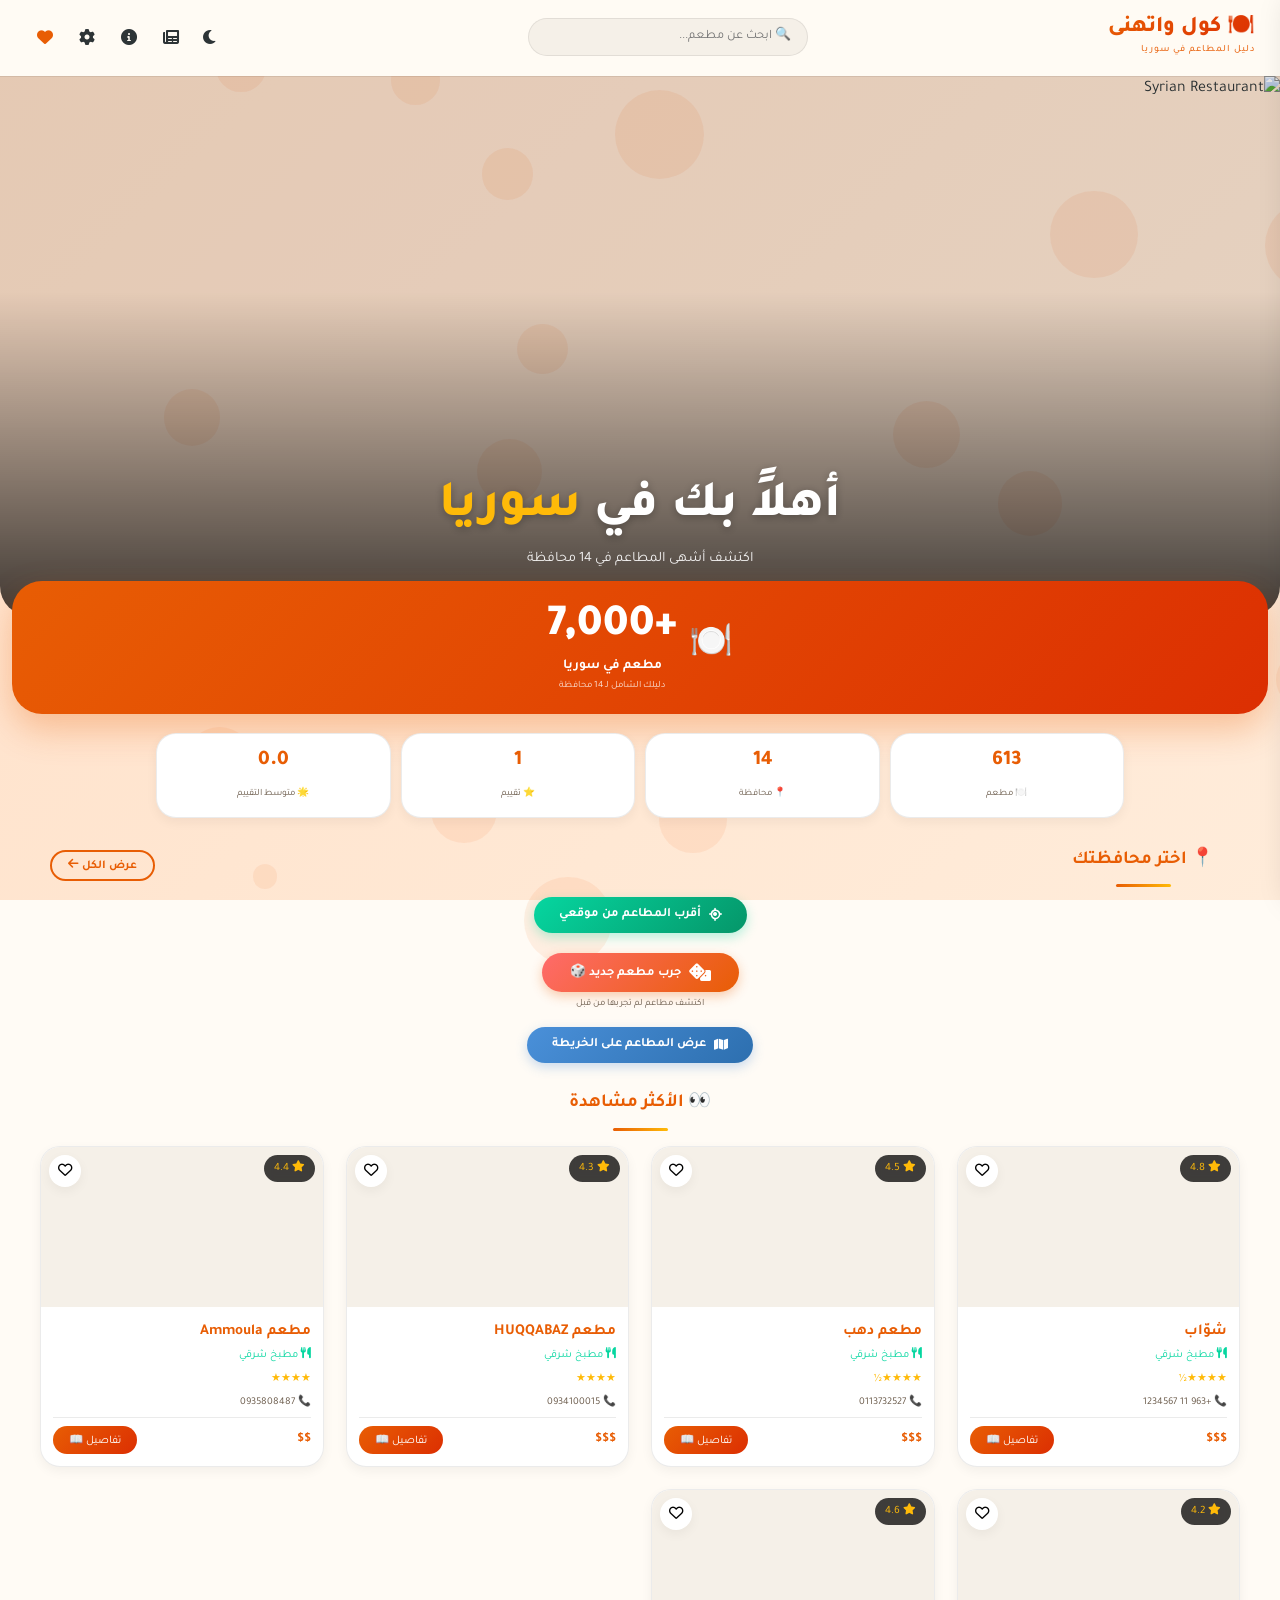
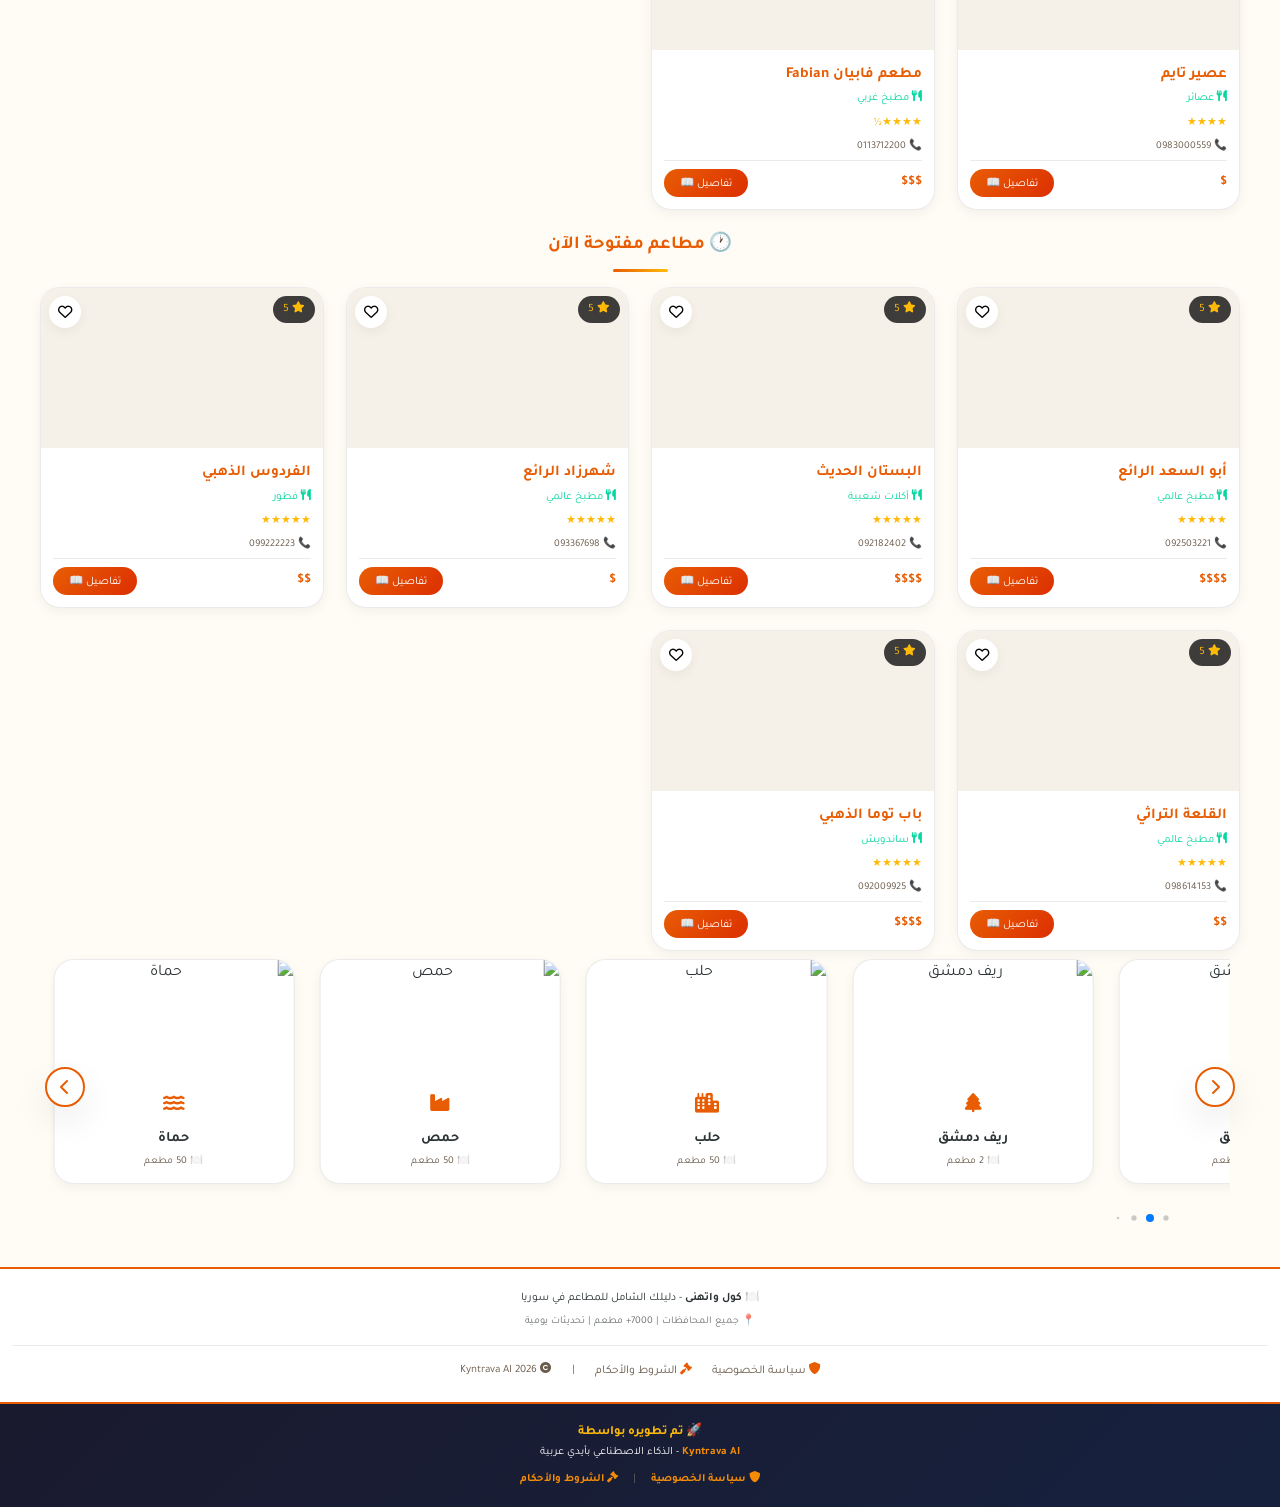
==== commit 79252d12: "Add files via upload" ====
--- a/index.html
+++ b/index.html
@@ -6,7 +6,6 @@
     <title>كول واتهنى - دليل المطاعم في سوريا | 7000+ مطعم</title>
     <meta name="description" content="اكتشف أفضل المطاعم في سوريا - دليل شامل لأكثر من 7000 مطعم في 14 محافظة">
     
-    <!-- ============ META TAGS ============ -->
     <meta property="og:title" content="كول واتهنى - دليل المطاعم في سوريا">
     <meta property="og:description" content="اكتشف أفضل المطاعم في سوريا - 7000+ مطعم في 14 محافظة">
     <meta property="og:image" content="https://imgur.com/qxbKmUp.jpg">
@@ -22,1127 +21,7 @@
     <link href="https://unpkg.com/aos@2.3.1/dist/aos.css" rel="stylesheet">
     <link rel="stylesheet" href="https://unpkg.com/swiper@8/swiper-bundle.min.css">
     <link rel="stylesheet" href="https://unpkg.com/leaflet@1.9.4/dist/leaflet.css" />
-
-    <style>
-        /* ============ CSS VARIABLES ============ */
-        :root {
-            --primary: #E85D04;
-            --primary-dark: #DC2F02;
-            --primary-light: #F48C06;
-            --secondary: #FFBA08;
-            --accent: #06D6A0;
-            --bg: #FFFBF5;
-            --bg-card: #FFFFFF;
-            --bg-input: #F5F0E8;
-            --text: #2D3436;
-            --text-secondary: #6B5B4B;
-            --border: rgba(0,0,0,0.08);
-            --shadow-sm: 0 4px 12px rgba(0,0,0,0.05);
-            --shadow: 0 15px 35px rgba(0,0,0,0.08);
-            --shadow-hover: 0 25px 45px rgba(0,0,0,0.12);
-            --shadow-primary: 0 15px 35px rgba(232, 93, 4, 0.3);
-            --info-bg: #FFF3E8;
-            --header-bg: rgba(255,251,245,0.98);
-            --radius-sm: 12px;
-            --radius: 20px;
-            --radius-lg: 25px;
-            --radius-xl: 30px;
-            --header-height: 64px;
-            --header-height-desktop: 76px;
-            --favorite-color: #E85D04;
-            --star-color: #FFBA08;
-            --gradient-bg: linear-gradient(-45deg, #FFF3E8, #FFE8D6, #FFF0E0, #FFE0C8);
-        }
-
-        [data-theme="dark"] {
-            --bg: #1a1a2e;
-            --bg-card: #16213e;
-            --bg-input: #1a1a2e;
-            --text: #e0e0e0;
-            --text-secondary: #aaa;
-            --border: rgba(255,255,255,0.1);
-            --shadow-sm: 0 2px 8px rgba(0,0,0,0.3);
-            --shadow: 0 10px 30px rgba(0,0,0,0.4);
-            --shadow-hover: 0 20px 40px rgba(0,0,0,0.5);
-            --shadow-primary: 0 15px 35px rgba(232, 93, 4, 0.2);
-            --info-bg: #1a2744;
-            --header-bg: rgba(22,33,62,0.98);
-            --gradient-bg: linear-gradient(-45deg, #1a1a2e, #16213e, #0f3460, #1a1a2e);
-        }
-
-        * { margin: 0; padding: 0; box-sizing: border-box; }
-
-        body {
-            font-family: 'Tajawal', sans-serif;
-            background: var(--bg);
-            color: var(--text);
-            line-height: 1.7;
-            overflow-x: hidden;
-            -webkit-tap-highlight-color: transparent;
-            transition: background 0.4s, color 0.4s;
-        }
-
-        .animated-bg {
-            position: fixed; top: 0; left: 0; width: 100%; height: 100%; z-index: -1;
-            background: var(--gradient-bg);
-            background-size: 400% 400%;
-            animation: gradientBG 15s ease infinite;
-            transition: background 0.4s;
-        }
-        @keyframes gradientBG { 0%{background-position:0% 50%} 50%{background-position:100% 50%} 100%{background-position:0% 50%} }
-
-        .floating-shapes { position: fixed; top: 0; left: 0; width: 100%; height: 100%; pointer-events: none; z-index: -1; }
-        .shape {
-            position: absolute; border-radius: 50%;
-            animation: float 20s infinite;
-            background: rgba(232,93,4,0.08);
-        }
-        [data-theme="dark"] .shape { background: rgba(232,93,4,0.04); }
-        @keyframes float { 0%,100%{transform:translateY(0) rotate(0deg)} 25%{transform:translateX(15px)} 50%{transform:translateY(-80px) rotate(180deg)} 75%{transform:translateX(-15px)} }
-
-        /* ============ PROGRESS BAR ============ */
-        #progressBar {
-            position: fixed; top: 0; left: 0; width: 0%; height: 3px;
-            background: linear-gradient(90deg, var(--primary), var(--secondary));
-            z-index: 99999; transition: width 0.3s ease;
-        }
-
-        /* ============ HEADER ============ */
-        .header {
-            background: var(--header-bg);
-            backdrop-filter: blur(25px);
-            -webkit-backdrop-filter: blur(25px);
-            position: fixed; width: 100%; top: 0; z-index: 10000;
-            box-shadow: 0 1px 0 var(--border);
-            border-bottom: 2px solid transparent;
-            transition: all 0.4s;
-            height: var(--header-height);
-        }
-        .header.scrolled { border-bottom-color: var(--primary); box-shadow: 0 1px 0 var(--border), var(--shadow-sm); }
-
-        .nav-container {
-            display: flex; justify-content: space-between; align-items: center;
-            padding: 0 10px; max-width: 1400px; margin: auto;
-            height: 100%; gap: 6px;
-        }
-
-        .logo {
-            display: flex; flex-direction: column; gap: 0; cursor: pointer;
-            flex-shrink: 0; min-width: 0;
-        }
-        .logo h1 {
-            font-size: 1rem; font-weight: 800; white-space: nowrap;
-            background: linear-gradient(135deg, var(--primary), var(--primary-dark));
-            -webkit-background-clip: text; background-clip: text;
-            color: transparent; line-height: 1.2;
-        }
-        .logo p { font-size: 0.55rem; color: var(--primary); letter-spacing: 1px; opacity: 0.9; white-space: nowrap; font-weight: 500; }
-
-        .search-bar-desktop { display: none; }
-
-        .header-actions {
-            display: flex; align-items: center; gap: 2px; flex-shrink: 0;
-        }
-        
-        .icon-btn {
-            width: 34px; height: 34px; border-radius: 50%; border: none;
-            background: transparent; color: var(--text); font-size: 0.95rem;
-            cursor: pointer; transition: all 0.25s;
-            display: flex; align-items: center; justify-content: center;
-            position: relative;
-        }
-        .icon-btn:active { transform: scale(0.88); background: var(--bg-input); }
-
-        .dark-toggle {
-            background: transparent; border: none; cursor: pointer;
-            font-size: 1rem; padding: 6px; transition: transform 0.5s;
-            color: var(--text); width: 34px; height: 34px;
-            display: flex; align-items: center; justify-content: center;
-            border-radius: 50%;
-        }
-        .dark-toggle:active { transform: rotate(180deg) scale(1.1); background: var(--bg-input); }
-        .dark-toggle .fa-sun { display: none; }
-        [data-theme="dark"] .dark-toggle .fa-moon { display: none; }
-        [data-theme="dark"] .dark-toggle .fa-sun { display: inline; color: var(--secondary); }
-
-        .favorites-badge { position: relative; }
-        .fav-count {
-            position: absolute; top: -2px; right: -2px;
-            background: var(--favorite-color); color: white; font-size: 0.55rem;
-            width: 16px; height: 16px; border-radius: 50%;
-            display: flex; align-items: center; justify-content: center; font-weight: 700;
-            line-height: 1;
-        }
-
-        /* ============ BOTTOM NAV ============ */
-        .bottom-nav {
-            display: flex; position: fixed; bottom: 0; left: 0; width: 100%;
-            background: var(--header-bg); backdrop-filter: blur(25px);
-            -webkit-backdrop-filter: blur(25px);
-            z-index: 9999; border-top: 1px solid var(--border);
-            padding: 8px 8px; padding-bottom: max(8px, env(safe-area-inset-bottom));
-            justify-content: space-around; align-items: center;
-            box-shadow: 0 -4px 20px rgba(0,0,0,0.08);
-        }
-        .bottom-nav-item {
-            display: flex; flex-direction: column; align-items: center; gap: 3px;
-            cursor: pointer; padding: 6px 12px; border-radius: 30px;
-            transition: all 0.25s; color: var(--text-secondary); border: none;
-            background: transparent; font-family: 'Tajawal', sans-serif;
-            font-size: 0.6rem; font-weight: 500; min-width: 0;
-            -webkit-tap-highlight-color: transparent;
-        }
-        .bottom-nav-item i { font-size: 1.2rem; transition: 0.25s; }
-        .bottom-nav-item:active { color: var(--primary); background: rgba(232,93,4,0.08); }
-        .bottom-nav-item:active i { transform: scale(1.1); }
-        .bottom-nav-item.active { color: var(--primary); font-weight: 700; background: rgba(232,93,4,0.08); }
-        .bottom-nav-item.active i { color: var(--primary); }
-
-        /* ============ MOBILE SEARCH ============ */
-        .mobile-search-overlay {
-            position: fixed; top: 0; left: 0; width: 100%; height: 100%;
-            background: var(--bg); z-index: 10001;
-            display: flex; flex-direction: column; padding: 15px;
-            transform: translateY(-100%); transition: transform 0.4s cubic-bezier(0.4, 0, 0.2, 1);
-            padding-top: calc(var(--header-height) + 10px);
-        }
-        .mobile-search-overlay.active { transform: translateY(0); }
-        .mobile-search-overlay .search-header { display: flex; align-items: center; gap: 10px; margin-bottom: 18px; }
-        .mobile-search-overlay .search-input-wrap {
-            flex: 1; display: flex; background: var(--bg-input); border-radius: 50px;
-            border: 2px solid transparent; transition: 0.3s; overflow: hidden;
-        }
-        .mobile-search-overlay .search-input-wrap:focus-within { border-color: var(--primary); background: var(--bg-card); }
-        .mobile-search-overlay input {
-            flex: 1; padding: 13px 16px; border: none; background: transparent;
-            font-family: 'Tajawal', sans-serif; font-size: 0.95rem; color: var(--text);
-        }
-        .mobile-search-overlay input:focus { outline: none; }
-        .mobile-search-overlay .search-submit {
-            background: var(--primary); color: white; border: none;
-            padding: 13px 20px; cursor: pointer; font-size: 1rem;
-        }
-        .mobile-search-overlay .close-search {
-            width: 38px; height: 38px; border-radius: 50%; border: none;
-            background: var(--bg-input); font-size: 1.2rem; cursor: pointer; color: var(--text);
-            display: flex; align-items: center; justify-content: center; flex-shrink: 0;
-        }
-        .mobile-search-overlay .quick-links { display: flex; flex-wrap: wrap; gap: 8px; }
-        .mobile-search-overlay .quick-link {
-            padding: 9px 16px; background: var(--bg-input); border-radius: 50px;
-            font-size: 0.8rem; cursor: pointer; border: none; font-family: 'Tajawal', sans-serif;
-            color: var(--text); transition: 0.25s;
-        }
-        .mobile-search-overlay .quick-link:active { background: var(--primary); color: white; }
-
-        /* ============ MOBILE MENU ============ */
-        .mobile-menu-backdrop {
-            position: fixed; top: 0; left: 0; width: 100%; height: 100%;
-            background: rgba(0,0,0,0.5); z-index: 10000; opacity: 0; visibility: hidden;
-            transition: all 0.3s;
-        }
-        .mobile-menu-backdrop.active { opacity: 1; visibility: visible; }
-        .mobile-menu-sidebar {
-            position: fixed; top: 0; right: -290px; width: 275px; height: 100%;
-            background: var(--bg-card); z-index: 10001;
-            transition: right 0.4s cubic-bezier(0.4, 0, 0.2, 1);
-            box-shadow: -5px 0 30px rgba(0,0,0,0.15); overflow-y: auto;
-            display: flex; flex-direction: column;
-            padding-bottom: 100px;
-        }
-        .mobile-menu-sidebar.active { right: 0; }
-        .mobile-menu-sidebar .menu-header {
-            padding: 18px; border-bottom: 1px solid var(--border);
-            display: flex; justify-content: space-between; align-items: center;
-        }
-        .mobile-menu-sidebar .menu-header h3 { font-size: 1rem; color: var(--primary); }
-        .mobile-menu-sidebar .menu-header .close-menu-btn {
-            width: 34px; height: 34px; border-radius: 50%; border: none;
-            background: var(--bg-input); cursor: pointer; font-size: 1.1rem;
-            color: var(--text); display: flex; align-items: center; justify-content: center;
-        }
-        .mobile-menu-sidebar .menu-link {
-            display: flex; align-items: center; gap: 12px; padding: 13px 18px;
-            border-radius: var(--radius-sm); cursor: pointer; transition: 0.2s;
-            font-weight: 500; font-size: 0.9rem; color: var(--text);
-            margin: 3px 10px;
-        }
-        .mobile-menu-sidebar .menu-link:active { background: rgba(232,93,4,0.08); color: var(--primary); }
-        .mobile-menu-sidebar .menu-link i { width: 20px; text-align: center; font-size: 0.95rem; }
-        .mobile-menu-sidebar .menu-divider { height: 1px; background: var(--border); margin: 8px 18px; }
-
-        /* ============ HERO ============ */
-        .hero { margin-top: var(--header-height); }
-        .hero-slider {
-            position: relative; height: 38vh; min-height: 260px; overflow: hidden;
-            border-radius: 0 0 var(--radius-xl) var(--radius-xl);
-        }
-        .heroSwiper { width: 100%; height: 100%; }
-        .hero-slide { position: relative; display: flex; align-items: flex-end; justify-content: center; padding-bottom: 25px; }
-        .hero-slide img { width: 100%; height: 100%; object-fit: cover; position: absolute; top: 0; left: 0; }
-        .hero-overlay {
-            position: absolute; top: 0; left: 0; width: 100%; height: 100%;
-            background: linear-gradient(to top, rgba(0,0,0,0.75) 0%, rgba(0,0,0,0.1) 60%);
-        }
-        .hero-content { position: relative; z-index: 2; text-align: center; color: white; padding: 0 16px 20px; }
-        .hero-content h1 { font-size: 1.6rem; font-weight: 800; text-shadow: 0 2px 10px rgba(0,0,0,0.3); line-height: 1.3; }
-        .hero-content h1 span { color: var(--secondary); }
-        .hero-content p { font-size: 0.8rem; opacity: 0.92; margin-top: 5px; }
-
-        /* ============ STATS BANNER ============ */
-        .big-stat-banner { padding: 0 12px; margin: -35px auto 15px auto; position: relative; z-index: 10; }
-        .big-stat-card {
-            background: linear-gradient(135deg, var(--primary), var(--primary-dark));
-            padding: 14px 20px; border-radius: var(--radius-xl); text-align: center;
-            box-shadow: var(--shadow-primary); color: white;
-            display: flex; align-items: center; justify-content: center;
-            gap: 12px; flex-wrap: wrap; transition: transform 0.3s ease;
-            animation: fadeInUp 0.6s ease-out;
-        }
-        .big-stat-card:hover { transform: translateY(-3px); }
-        .big-stat-icon { font-size: 1.8rem; animation: bounceIcon 2s ease-in-out infinite; }
-        .big-stat-number { font-size: 2rem; font-weight: 900; line-height: 1.2; }
-        .big-stat-label { font-size: 0.85rem; font-weight: 700; }
-        .big-stat-sub { font-size: 0.6rem; opacity: 0.85; }
-        @keyframes bounceIcon { 0%,100%{transform:translateY(0)} 50%{transform:translateY(-5px)} }
-        @keyframes fadeInUp { from{opacity:0;transform:translateY(20px)} to{opacity:1;transform:translateY(0)} }
-
-        /* ============ STATS CONTAINER ============ */
-        .stats-container {
-            display: grid;
-            grid-template-columns: repeat(auto-fit, minmax(100px, 1fr));
-            gap: 10px;
-            padding: 12px 16px;
-            max-width: 800px;
-            margin: -8px auto 15px;
-            position: relative;
-            z-index: 10;
-        }
-        .stat-item {
-            background: var(--bg-card);
-            border-radius: var(--radius);
-            padding: 10px 8px;
-            text-align: center;
-            box-shadow: var(--shadow-sm);
-            border: 1px solid var(--border);
-            transition: all 0.3s;
-        }
-        .stat-item:hover { transform: translateY(-3px); box-shadow: var(--shadow-hover); }
-        .stat-number { display: block; font-size: 1.3rem; font-weight: 800; color: var(--primary); }
-        .stat-label { font-size: 0.6rem; color: var(--text-secondary); }
-
-        /* ============ SECTION TITLE ============ */
-        .section-title {
-            text-align: center; font-size: 1.15rem; margin: 20px 0 15px;
-            color: var(--primary); font-weight: 700; padding: 0 16px;
-            position: relative;
-            animation: fadeInUp 0.5s ease-out;
-        }
-        .section-title::after {
-            content: ''; display: block; width: 55px; height: 3px;
-            background: linear-gradient(90deg, var(--primary), var(--secondary));
-            margin: 8px auto 0; border-radius: 3px;
-        }
-
-        /* ============ VIEW ALL BUTTON ============ */
-        .provinces-header {
-            display: flex; justify-content: space-between; align-items: center;
-            padding: 0 10px; max-width: 1200px; margin: 0 auto 10px;
-        }
-        .view-all-btn {
-            background: transparent; border: 2px solid var(--primary);
-            color: var(--primary); padding: 6px 16px; border-radius: 50px;
-            cursor: pointer; font-family: 'Tajawal', sans-serif; font-size: 0.75rem;
-            font-weight: 700; transition: all 0.3s; white-space: nowrap;
-        }
-        .view-all-btn:hover { background: var(--primary); color: white; }
-        .view-all-btn:active { transform: scale(0.95); }
-
-        /* ============ NEARBY BUTTON ============ */
-        .nearby-btn-container { text-align: center; margin: 10px 0 20px; animation: fadeInUp 0.5s ease-out 0.1s both; }
-        .nearby-btn {
-            background: linear-gradient(135deg, var(--accent), #059669);
-            color: white; border: none; padding: 10px 25px;
-            border-radius: 50px; cursor: pointer; font-family: 'Tajawal', sans-serif;
-            font-size: 0.8rem; font-weight: 700; transition: all 0.3s;
-            display: inline-flex; align-items: center; gap: 8px;
-            box-shadow: 0 4px 12px rgba(6,214,160,0.3);
-        }
-        .nearby-btn:active { transform: scale(0.95); }
-        .nearby-btn.loading { opacity: 0.7; pointer-events: none; }
-        .nearby-btn i { animation: pulse 1.5s infinite; }
-        @keyframes pulse { 0%,100%{opacity:1} 50%{opacity:0.5} }
-
-        /* ============ RANDOM BUTTON ============ */
-        .random-restaurant-container {
-            text-align: center; margin: 15px 0 10px;
-            animation: fadeInUp 0.5s ease-out 0.15s both;
-        }
-        .random-btn {
-            background: linear-gradient(135deg, #FF6B6B, #E85D04);
-            color: white; border: none; padding: 10px 28px;
-            border-radius: 50px; cursor: pointer; font-family: 'Tajawal', sans-serif;
-            font-size: 0.8rem; font-weight: 700; transition: all 0.3s;
-            display: inline-flex; align-items: center; gap: 8px;
-            box-shadow: 0 4px 12px rgba(232,93,4,0.3);
-        }
-        .random-btn:active { transform: scale(0.95) rotate(-5deg); }
-        .random-btn i { font-size: 1.1rem; }
-        .random-hint { font-size: 0.6rem; color: var(--text-secondary); margin-top: 4px; }
-
-        /* ============ PROVINCES SLIDER ============ */
-        .provinces-slider-container { 
-            position: relative; 
-            padding: 0 10px; 
-            max-width: 1200px; 
-            margin: 0 auto 25px; 
-            animation: fadeInUp 0.5s ease-out 0.2s both;
-        }
-        .provincesSwiper { width: 100%; padding: 8px 3px 30px; overflow: hidden; }
-        .province-card {
-            background: var(--bg-card); border-radius: var(--radius); text-align: center;
-            cursor: pointer; transition: all 0.4s ease; box-shadow: var(--shadow-sm);
-            border: 1px solid var(--border); overflow: hidden;
-            display: flex; flex-direction: column; min-height: 200px;
-        }
-        .province-card:active { transform: scale(0.96); }
-        .province-card:hover { transform: translateY(-8px) scale(1.02); box-shadow: var(--shadow-hover); }
-        .province-image { width: 100%; height: 120px; object-fit: cover; transition: transform 0.5s ease; }
-        .province-card:hover .province-image { transform: scale(1.05); }
-        .province-card-body { padding: 12px 10px; display: flex; flex-direction: column; align-items: center; flex: 1; justify-content: center; gap: 2px; }
-        .province-icon { font-size: 1.2rem; color: var(--primary); }
-        .province-name { font-size: 0.9rem; font-weight: 700; color: var(--text); }
-        .restaurant-count { color: var(--text-secondary); font-size: 0.65rem; }
-
-        /* ============ PROVINCE GRID ALL ============ */
-        .province-grid-all {
-            display: grid;
-            grid-template-columns: repeat(auto-fill, minmax(160px, 1fr));
-            gap: 14px;
-            padding: 10px;
-            max-width: 1200px;
-            margin: 0 auto;
-        }
-        .province-card-large {
-            cursor: pointer;
-            border-radius: var(--radius);
-            overflow: hidden;
-            position: relative;
-            transition: all 0.4s ease;
-            box-shadow: var(--shadow-sm);
-            border: 1px solid var(--border);
-        }
-        .province-card-large:hover { transform: translateY(-8px); box-shadow: var(--shadow-hover); }
-        .province-card-image {
-            position: relative;
-            height: 150px;
-            overflow: hidden;
-        }
-        .province-card-image img {
-            width: 100%;
-            height: 100%;
-            object-fit: cover;
-            transition: transform 0.5s ease;
-        }
-        .province-card-large:hover .province-card-image img { transform: scale(1.1); }
-        .province-card-overlay {
-            position: absolute;
-            bottom: 0;
-            left: 0;
-            right: 0;
-            padding: 16px 12px;
-            background: linear-gradient(to top, rgba(0,0,0,0.8), transparent);
-            color: white;
-        }
-        .province-name-large { font-size: 1rem; font-weight: 700; display: block; }
-        .restaurant-count-large { font-size: 0.7rem; opacity: 0.9; }
-
-        /* ============ CITY PAGE ============ */
-        .city-page {
-            display: none; min-height: 100vh;
-            padding: calc(var(--header-height) + 12px) 10px 100px;
-        }
-        .city-page.active { display: block; animation: fadeInUp 0.4s ease; }
-        .city-header { text-align: center; margin-bottom: 20px; }
-        .city-header h2 { font-size: 1.4rem; color: var(--primary); }
-        .city-header p { font-size: 0.75rem; color: var(--text-secondary); }
-        .back-btn {
-            background: linear-gradient(135deg, var(--primary), var(--primary-dark));
-            color: white; border: none;
-            padding: 9px 18px; border-radius: 50px; cursor: pointer;
-            font-size: 0.8rem; margin-bottom: 12px; transition: all 0.3s;
-            display: inline-flex; align-items: center; gap: 5px;
-            font-family: 'Tajawal', sans-serif;
-        }
-        .back-btn:active { transform: scale(0.95); }
-
-        /* ============ FILTERS ============ */
-        .filter-bar {
-            display: flex; flex-wrap: wrap; gap: 6px; margin-bottom: 18px;
-            padding: 0 3px; justify-content: center;
-        }
-        .filter-select, .filter-btn {
-            padding: 8px 13px; border-radius: 50px; border: 1px solid var(--border);
-            background: var(--bg-card); font-family: 'Tajawal', sans-serif;
-            font-size: 0.7rem; cursor: pointer; transition: 0.3s; color: var(--text);
-            -webkit-appearance: none; appearance: none;
-        }
-        .filter-btn.active { background: var(--primary); color: white; border-color: var(--primary); }
-        .filter-btn.reset { background: var(--text-secondary); color: white; border: none; }
-
-        /* ============ ADVANCED FILTERS ============ */
-        .advanced-filter-toggle {
-            display: inline-flex; align-items: center; gap: 6px;
-            background: var(--bg-card); border: 1px solid var(--border);
-            padding: 8px 16px; border-radius: 50px; cursor: pointer;
-            font-family: 'Tajawal', sans-serif; font-size: 0.75rem;
-            color: var(--text); transition: all 0.3s; margin: 0 auto 12px;
-        }
-        .advanced-filter-toggle:hover { border-color: var(--primary); }
-        .advanced-filter-toggle:active { transform: scale(0.95); }
-        .advanced-filters {
-            background: var(--bg-card); border-radius: var(--radius);
-            padding: 16px; margin: 0 0 16px 0;
-            border: 1px solid var(--border);
-            display: none;
-            animation: slideDown 0.3s ease;
-        }
-        @keyframes slideDown { from{opacity:0;transform:translateY(-10px)} to{opacity:1;transform:translateY(0)} }
-        @keyframes slideUp { from{opacity:1;transform:translateY(0)} to{opacity:0;transform:translateY(-10px)} }
-        .filter-group { margin-bottom: 12px; }
-        .filter-group label { display: block; font-size: 0.75rem; font-weight: 700; color: var(--text-secondary); margin-bottom: 4px; }
-        .rating-filter { display: flex; gap: 6px; flex-wrap: wrap; }
-        .rating-btn {
-            padding: 5px 14px; border-radius: 50px; border: 1px solid var(--border);
-            background: var(--bg-input); cursor: pointer; font-family: 'Tajawal', sans-serif;
-            font-size: 0.7rem; transition: all 0.3s; color: var(--text);
-        }
-        .rating-btn.active { background: var(--primary); color: white; border-color: var(--primary); }
-        .rating-btn:hover { border-color: var(--primary); }
-
-        .toggle-switch {
-            position: relative; width: 44px; height: 24px;
-            display: inline-block;
-        }
-        .toggle-switch input { opacity: 0; width: 0; height: 0; }
-        .toggle-switch label {
-            position: absolute; cursor: pointer;
-            top: 0; left: 0; right: 0; bottom: 0;
-            background: var(--bg-input); border-radius: 24px;
-            transition: 0.3s;
-        }
-        .toggle-switch label::before {
-            content: ""; position: absolute; height: 18px; width: 18px;
-            left: 3px; bottom: 3px; background: white;
-            border-radius: 50%; transition: 0.3s;
-            box-shadow: 0 2px 4px rgba(0,0,0,0.2);
-        }
-        .toggle-switch input:checked + label { background: var(--primary); }
-        .toggle-switch input:checked + label::before { transform: translateX(20px); }
-
-        /* ============ NO RESULTS ============ */
-        .no-results {
-            text-align: center; padding: 40px 20px;
-            grid-column: 1 / -1;
-        }
-        .no-results i { font-size: 3rem; color: var(--text-secondary); }
-        .no-results h3 { margin: 10px 0 5px; color: var(--text); }
-        .no-results p { color: var(--text-secondary); font-size: 0.8rem; }
-
-        /* ============ RESTAURANTS GRID ============ */
-        .restaurants-grid { display: grid; grid-template-columns: 1fr; gap: 14px; max-width: 1200px; margin: 0 auto; }
-        .restaurant-card {
-            background: var(--bg-card); border-radius: var(--radius); overflow: hidden;
-            transition: all 0.4s ease; cursor: pointer; box-shadow: var(--shadow-sm);
-            position: relative; border: 1px solid var(--border);
-        }
-        .restaurant-card:active { transform: scale(0.97); }
-        .restaurant-card:hover { transform: translateY(-5px) scale(1.01); box-shadow: var(--shadow-hover); }
-        .restaurant-image { height: 160px; overflow: hidden; position: relative; background: var(--bg-input); }
-        .restaurant-image img { width: 100%; height: 100%; object-fit: cover; opacity: 0; transition: opacity 0.4s ease, transform 0.5s ease; }
-        .restaurant-image img.loaded { opacity: 1; }
-        .restaurant-card:hover .restaurant-image img { transform: scale(1.05); }
-        .rating {
-            position: absolute; top: 8px; right: 8px;
-            background: rgba(0,0,0,0.75); padding: 4px 10px;
-            border-radius: 50px; font-size: 0.7rem; color: var(--secondary);
-            backdrop-filter: blur(5px);
-        }
-        .favorite-btn {
-            position: absolute; top: 8px; left: 8px; z-index: 2;
-            background: var(--bg-card); border: none;
-            width: 32px; height: 32px; border-radius: 50%;
-            cursor: pointer; font-size: 0.9rem; transition: 0.3s;
-            display: flex; align-items: center; justify-content: center;
-            box-shadow: var(--shadow-sm);
-        }
-        .favorite-btn.liked { color: var(--favorite-color); animation: heartBeat 0.4s ease; }
-        @keyframes heartBeat { 0%,100%{transform:scale(1)} 25%{transform:scale(1.3)} 50%{transform:scale(0.95)} }
-        .restaurant-info { padding: 12px; }
-        .restaurant-info h3 { font-size: 0.95rem; margin-bottom: 2px; color: var(--primary); }
-        .restaurant-cuisine { color: var(--accent); font-size: 0.7rem; margin-bottom: 5px; }
-        .restaurant-footer { display: flex; justify-content: space-between; align-items: center; padding-top: 8px; border-top: 1px solid var(--border); }
-        .price-range { color: var(--primary); font-weight: 700; font-size: 0.8rem; }
-        .btn-details {
-            background: linear-gradient(135deg, var(--primary), var(--primary-dark));
-            color: white; border: none;
-            padding: 6px 16px; border-radius: 50px; cursor: pointer;
-            font-size: 0.72rem; font-family: 'Tajawal', sans-serif;
-            transition: transform 0.2s;
-        }
-        .btn-details:active { transform: scale(0.95); }
-        .distance-badge {
-            background: rgba(6,214,160,0.15); color: var(--accent); padding: 2px 8px;
-            border-radius: 50px; font-size: 0.6rem; font-weight: 700;
-            display: inline-flex; align-items: center; gap: 2px;
-        }
-        .star-rating-small { color: var(--star-color); font-size: 0.7rem; }
-
-        /* ============ MODAL ============ */
-        .modal {
-            display: none; position: fixed; top: 0; left: 0; width: 100%; height: 100%;
-            background: rgba(0,0,0,0.85); z-index: 99999; align-items: flex-end;
-            justify-content: center; backdrop-filter: blur(3px);
-        }
-        .modal.active { display: flex; }
-        .modal-content {
-            background: var(--bg-card); width: 100%; max-width: 600px;
-            border-radius: var(--radius-xl) var(--radius-xl) 0 0; padding: 22px 16px;
-            position: relative; max-height: 85vh; overflow-y: auto;
-            animation: slideUp 0.4s cubic-bezier(0.4, 0, 0.2, 1);
-            color: var(--text); padding-bottom: 100px;
-        }
-        @keyframes slideUp { from{transform:translateY(100%)} to{transform:translateY(0)} }
-        .modal-close {
-            position: sticky; top: 0; float: left; z-index: 2;
-            background: var(--bg-input); color: var(--text); border: none;
-            width: 32px; height: 32px; border-radius: 50%; cursor: pointer; font-size: 1rem;
-        }
-        .modal-img { width: 100%; height: 180px; object-fit: cover; border-radius: var(--radius); margin: 12px 0; }
-        .google-map { width: 100%; height: 180px; border-radius: var(--radius); margin: 10px 0; border: 1px solid var(--border); }
-        .whatsapp-order {
-            background: #25D366; color: white; padding: 11px 18px; border-radius: 50px;
-            border: none; cursor: pointer; margin-top: 10px; display: inline-flex;
-            align-items: center; gap: 6px; font-size: 0.85rem; width: 100%;
-            justify-content: center; font-family: 'Tajawal', sans-serif;
-            transition: transform 0.2s;
-        }
-        .whatsapp-order:active { transform: scale(0.97); }
-        .info-row { margin: 6px 0; padding: 10px; background: var(--info-bg); border-radius: var(--radius-sm); font-size: 0.8rem; }
-        .share-buttons { display: flex; gap: 6px; margin-top: 10px; flex-wrap: wrap; }
-        .share-btn {
-            flex: 1; min-width: 55px; padding: 9px; border: none; border-radius: 50px;
-            cursor: pointer; font-size: 0.72rem; color: white; transition: 0.3s;
-            display: flex; align-items: center; justify-content: center; gap: 4px;
-            font-family: 'Tajawal', sans-serif;
-        }
-        .share-btn:active { transform: scale(0.95); }
-        .share-btn.whatsapp { background: #25D366; }
-        .share-btn.facebook { background: #1877F2; }
-        .share-btn.telegram { background: #0088cc; }
-
-        /* ============ BOOKING FORM ============ */
-        .booking-form {
-            margin: 12px 0;
-            padding: 16px;
-            background: var(--info-bg);
-            border-radius: var(--radius-sm);
-            border: 2px solid var(--primary);
-        }
-        .booking-form h4 { color: var(--primary); font-size: 0.9rem; margin-bottom: 8px; }
-        .booking-form .form-row {
-            display: flex; gap: 8px; flex-wrap: wrap; margin-bottom: 8px;
-        }
-        .booking-form input, .booking-form select {
-            flex: 1; min-width: 100px;
-            padding: 8px 12px;
-            border: 1px solid var(--border);
-            border-radius: var(--radius-sm);
-            background: var(--bg-card);
-            font-family: 'Tajawal', sans-serif;
-            font-size: 0.75rem;
-            color: var(--text);
-        }
-        .booking-form input:focus, .booking-form select:focus {
-            outline: none;
-            border-color: var(--primary);
-        }
-        .booking-submit {
-            background: var(--primary);
-            color: white;
-            border: none;
-            padding: 8px 20px;
-            border-radius: 50px;
-            cursor: pointer;
-            font-family: 'Tajawal', sans-serif;
-            font-size: 0.75rem;
-            font-weight: 700;
-            width: 100%;
-            transition: transform 0.2s;
-        }
-        .booking-submit:active { transform: scale(0.95); }
-
-        /* ============ REVIEW SECTION ============ */
-        .review-section { margin-top: 18px; padding-top: 18px; border-top: 2px solid var(--border); }
-        .review-section h4 { font-size: 0.9rem; color: var(--primary); margin-bottom: 10px; }
-        .star-input { display: flex; gap: 3px; margin-bottom: 8px; direction: ltr; justify-content: flex-end; }
-        .star-input i { font-size: 1.3rem; color: #ddd; cursor: pointer; transition: 0.2s; }
-        .star-input i.active, .star-input i:hover { color: var(--star-color); }
-        .review-textarea {
-            width: 100%; padding: 10px; border-radius: var(--radius-sm);
-            border: 1px solid var(--border); font-family: 'Tajawal', sans-serif;
-            resize: vertical; min-height: 60px; font-size: 0.8rem;
-            margin-bottom: 8px; background: var(--bg-input); color: var(--text);
-        }
-        .review-submit {
-            background: linear-gradient(135deg, var(--primary), var(--primary-dark));
-            color: white; border: none;
-            padding: 9px 22px; border-radius: 50px; cursor: pointer;
-            font-family: 'Tajawal', sans-serif; font-size: 0.8rem;
-        }
-        .review-submit:active { transform: scale(0.95); }
-        .existing-reviews { margin-top: 12px; max-height: 300px; overflow-y: auto; }
-        .review-item {
-            background: var(--info-bg); padding: 10px; border-radius: var(--radius-sm);
-            margin-bottom: 8px; font-size: 0.72rem;
-        }
-        .review-item .review-stars { color: var(--star-color); }
-        .review-header { display: flex; align-items: center; gap: 8px; flex-wrap: wrap; margin-bottom: 4px; }
-        .review-user { display: flex; align-items: center; gap: 4px; font-weight: 700; }
-        .review-date { color: var(--text-secondary); font-size: 0.6rem; }
-        .review-images { display: flex; flex-wrap: wrap; gap: 4px; margin-top: 4px; }
-        .review-images img { width: 70px; height: 70px; object-fit: cover; border-radius: 8px; border: 1px solid var(--border); }
-
-        .review-photo-input { margin: 10px 0; }
-        .review-photo-input label { display: block; font-size: 0.75rem; color: var(--text-secondary); margin-bottom: 4px; }
-        .review-photo-input input[type="file"] {
-            width: 100%; padding: 8px; border: 1px dashed var(--border);
-            border-radius: var(--radius-sm); background: var(--bg-input);
-            font-family: 'Tajawal', sans-serif; font-size: 0.7rem; color: var(--text);
-        }
-        .review-image-preview { display: flex; flex-wrap: wrap; gap: 4px; margin-top: 6px; }
-
-        /* ============ ABOUT PAGE ============ */
-        .about-page {
-            padding: calc(var(--header-height) + 16px) 12px 100px;
-            max-width: 1000px; margin: 0 auto;
-        }
-        .about-hero {
-            text-align: center; padding: 30px 16px;
-            background: linear-gradient(135deg, rgba(232,93,4,0.08), rgba(6,214,160,0.08));
-            border-radius: var(--radius-xl); margin-bottom: 25px;
-        }
-        .about-hero h1 { font-size: 1.6rem; color: var(--primary); margin-bottom: 8px; }
-        .about-hero p { color: var(--text-secondary); font-size: 0.85rem; }
-        .about-grid { display: grid; grid-template-columns: 1fr; gap: 14px; margin-bottom: 30px; }
-        .about-card {
-            background: var(--bg-card); border-radius: var(--radius); padding: 20px;
-            box-shadow: var(--shadow-sm); border: 1px solid var(--border);
-            transition: all 0.3s;
-        }
-        .about-card h3 { color: var(--primary); margin-bottom: 10px; font-size: 1rem; display: flex; align-items: center; gap: 6px; }
-        .about-card p, .about-card li { color: var(--text-secondary); font-size: 0.78rem; line-height: 1.7; }
-        .about-card ul { list-style: none; padding: 0; }
-        .about-card ul li { padding: 3px 0; }
-        .about-card ul li::before { content: '• '; color: var(--primary); }
-        .province-detail-grid { display: grid; grid-template-columns: 1fr; gap: 12px; }
-        .province-detail-card {
-            background: var(--bg-card); border-radius: var(--radius); overflow: hidden;
-            box-shadow: var(--shadow-sm); border: 1px solid var(--border);
-            transition: all 0.3s; cursor: pointer;
-        }
-        .province-detail-card:active { transform: scale(0.97); }
-        .province-detail-card img { width: 100%; height: 130px; object-fit: cover; }
-        .province-detail-card .detail-body { padding: 12px; }
-        .province-detail-card h4 { color: var(--primary); font-size: 0.85rem; margin-bottom: 4px; }
-        .province-detail-card p { color: var(--text-secondary); font-size: 0.7rem; line-height: 1.5; }
-
-        /* ============ ARTICLES ============ */
-        .articles-grid {
-            display: grid; grid-template-columns: 1fr; gap: 16px;
-            max-width: 1200px; margin: 0 auto;
-        }
-        .article-card {
-            background: var(--bg-card); border-radius: var(--radius); overflow: hidden;
-            box-shadow: var(--shadow-sm); border: 1px solid var(--border);
-            cursor: pointer; transition: all 0.3s;
-        }
-        .article-card:hover { transform: translateY(-5px); box-shadow: var(--shadow-hover); }
-        .article-image { position: relative; height: 160px; overflow: hidden; }
-        .article-image img { width: 100%; height: 100%; object-fit: cover; }
-        .article-category {
-            position: absolute; top: 10px; right: 10px;
-            background: var(--primary); color: white; padding: 4px 12px;
-            border-radius: 50px; font-size: 0.6rem; font-weight: 700;
-        }
-        .article-content { padding: 14px; }
-        .article-content h3 { font-size: 0.95rem; color: var(--primary); margin-bottom: 4px; }
-        .article-content p { font-size: 0.75rem; color: var(--text-secondary); }
-        .article-meta { display: flex; gap: 12px; margin-top: 8px; font-size: 0.65rem; color: var(--text-secondary); }
-        .article-meta i { margin-left: 3px; }
-
-        .article-full { max-width: 800px; margin: 0 auto; }
-        .article-full-title { font-size: 1.5rem; color: var(--primary); }
-        .article-full-meta { display: flex; gap: 12px; font-size: 0.75rem; color: var(--text-secondary); margin: 8px 0 12px; flex-wrap: wrap; }
-        .article-full-image { width: 100%; max-height: 400px; object-fit: cover; border-radius: var(--radius); margin: 12px 0; }
-        .article-full-content { font-size: 0.85rem; line-height: 1.8; }
-        .article-full-content p { margin-bottom: 12px; }
-        .article-share { margin-top: 24px; padding-top: 16px; border-top: 1px solid var(--border); }
-
-        /* ============ MAP PAGE ============ */
-        #mapContainer { height: 450px; border-radius: var(--radius); overflow: hidden; margin: 10px 0; border: 1px solid var(--border); }
-        .map-filters {
-            display: flex; flex-wrap: wrap; gap: 8px; margin: 12px 0;
-            justify-content: center;
-        }
-        .map-filters select {
-            padding: 8px 14px; border-radius: 50px; border: 1px solid var(--border);
-            background: var(--bg-card); font-family: 'Tajawal', sans-serif;
-            font-size: 0.7rem; color: var(--text); cursor: pointer;
-        }
-        .map-btn {
-            background: linear-gradient(135deg, #4A90D9, #2D6FAF);
-            color: white; border: none; padding: 10px 25px;
-            border-radius: 50px; cursor: pointer; font-family: 'Tajawal', sans-serif;
-            font-size: 0.8rem; font-weight: 700; transition: all 0.3s;
-            display: inline-flex; align-items: center; gap: 8px;
-            box-shadow: 0 4px 12px rgba(74,144,217,0.3);
-            margin: 5px auto;
-        }
-        .map-btn:active { transform: scale(0.95); }
-
-        /* ============ INSTALL PROMPT ============ */
-        .install-prompt {
-            position: fixed;
-            bottom: 0;
-            left: 0;
-            right: 0;
-            background: var(--bg-card);
-            padding: 16px;
-            box-shadow: 0 -5px 30px rgba(0,0,0,0.15);
-            z-index: 99998;
-            border-top: 3px solid var(--primary);
-            animation: slideUpInstall 0.5s ease;
-        }
-        @keyframes slideUpInstall { from{transform:translateY(100%)} to{transform:translateY(0)} }
-        .install-prompt-content {
-            display: flex; align-items: center; gap: 12px;
-            max-width: 600px; margin: 0 auto;
-        }
-        .install-icon { font-size: 2rem; }
-        .install-text { flex: 1; }
-        .install-text h4 { font-size: 0.85rem; color: var(--text); margin: 0; }
-        .install-text p { font-size: 0.65rem; color: var(--text-secondary); margin: 0; }
-        .install-btn {
-            background: var(--primary); color: white; border: none;
-            padding: 8px 20px; border-radius: 50px; cursor: pointer;
-            font-family: 'Tajawal', sans-serif; font-size: 0.75rem; font-weight: 700;
-        }
-        .install-close {
-            background: transparent; border: none; font-size: 1.2rem;
-            cursor: pointer; color: var(--text-secondary); padding: 0 4px;
-        }
-
-        /* ============ SCROLL TOP ============ */
-        .scroll-top {
-            position: fixed; bottom: 80px; right: 12px; z-index: 999;
-            width: 42px; height: 42px; border-radius: 50%; background: linear-gradient(135deg, var(--primary), var(--primary-dark));
-            color: white; border: none; cursor: pointer; font-size: 1rem;
-            box-shadow: var(--shadow); opacity: 0; transform: translateY(15px);
-            transition: all 0.3s; pointer-events: none;
-            display: flex; align-items: center; justify-content: center;
-        }
-        .scroll-top.visible { opacity: 1; transform: translateY(0); pointer-events: auto; }
-        .scroll-top:active { transform: scale(0.95); }
-
-        /* ============ TOAST ============ */
-        .toast {
-            position: fixed; bottom: 80px; left: 50%; transform: translateX(-50%);
-            background: #333; color: white; padding: 10px 24px; border-radius: 50px;
-            font-size: 0.8rem; z-index: 99999; opacity: 0; transition: opacity 0.3s;
-            pointer-events: none; font-family: 'Tajawal', sans-serif;
-        }
-        .toast.show { opacity: 1; }
-
-        /* ============ POINTS NOTIFICATION ============ */
-        .points-notification {
-            position: fixed;
-            bottom: 100px;
-            left: 50%;
-            transform: translateX(-50%);
-            background: linear-gradient(135deg, #FFBA08, #E85D04);
-            color: white;
-            padding: 12px 24px;
-            border-radius: 50px;
-            box-shadow: 0 10px 30px rgba(232,93,4,0.3);
-            z-index: 99999;
-            display: flex;
-            align-items: center;
-            gap: 12px;
-            animation: slideUpPoints 0.5s ease;
-            font-family: 'Tajawal', sans-serif;
-        }
-        @keyframes slideUpPoints { from{opacity:0;transform:translateX(-50%) translateY(20px)} to{opacity:1;transform:translateX(-50%) translateY(0)} }
-        @keyframes slideDownPoints { from{opacity:1;transform:translateX(-50%) translateY(0)} to{opacity:0;transform:translateX(-50%) translateY(20px)} }
-
-        /* ============ CELEBRATION ============ */
-        @keyframes celebrationAnim {
-            0% { transform: translate(-50%, -50%) scale(0) rotate(0deg); opacity: 1; }
-            50% { transform: translate(-50%, -50%) scale(1.5) rotate(180deg); opacity: 1; }
-            100% { transform: translate(-50%, -50%) scale(2) rotate(360deg); opacity: 0; }
-        }
-
-        /* ============ SKELETON LOADING ============ */
-        .skeleton {
-            background: linear-gradient(90deg, var(--bg-input) 25%, var(--bg-card) 50%, var(--bg-input) 75%);
-            background-size: 200% 100%;
-            animation: skeletonLoading 1.5s infinite;
-            border-radius: var(--radius-sm);
-        }
-        @keyframes skeletonLoading { 0%{background-position:200% 0} 100%{background-position:-200% 0} }
-        .skeleton-card {
-            background: var(--bg-card);
-            border-radius: var(--radius);
-            overflow: hidden;
-            border: 1px solid var(--border);
-            min-height: 280px;
-        }
-        .skeleton-image { width: 100%; height: 160px; background: var(--bg-input); }
-        .skeleton-text { height: 14px; margin: 8px 12px; background: var(--bg-input); border-radius: 4px; }
-        .skeleton-text.short { width: 60%; }
-        .skeleton-text.medium { width: 80%; }
-
-        /* ============ COMPARE PANEL ============ */
-        .compare-panel {
-            position: fixed;
-            bottom: 70px;
-            left: 0;
-            right: 0;
-            background: var(--bg-card);
-            padding: 12px 16px;
-            box-shadow: 0 -4px 30px rgba(0,0,0,0.15);
-            z-index: 9990;
-            border-top: 3px solid var(--primary);
-            display: none;
-            animation: slideUpInstall 0.3s ease;
-        }
-        .compare-panel.active { display: block; }
-        .compare-panel .compare-header {
-            display: flex; justify-content: space-between; align-items: center;
-            margin-bottom: 8px;
-        }
-        .compare-panel .compare-header h4 { color: var(--primary); font-size: 0.9rem; }
-        .compare-panel .compare-items {
-            display: flex; gap: 8px; flex-wrap: wrap;
-        }
-        .compare-panel .compare-item {
-            background: var(--bg-input);
-            padding: 6px 12px;
-            border-radius: var(--radius-sm);
-            display: flex; align-items: center; gap: 6px;
-            font-size: 0.7rem;
-        }
-        .compare-panel .compare-item .remove-compare {
-            cursor: pointer; color: red; font-weight: 700;
-        }
-        .compare-panel .compare-btn {
-            background: var(--primary);
-            color: white; border: none;
-            padding: 6px 16px;
-            border-radius: 50px;
-            cursor: pointer;
-            font-family: 'Tajawal', sans-serif;
-            font-size: 0.75rem;
-            font-weight: 700;
-        }
-        .compare-panel .compare-btn:active { transform: scale(0.95); }
-
-        /* ============ COMPARE RESULTS ============ */
-        .compare-results {
-            display: none;
-            background: var(--bg-card);
-            border-radius: var(--radius);
-            padding: 16px;
-            margin: 12px 0;
-            border: 2px solid var(--primary);
-        }
-        .compare-results.active { display: block; }
-        .compare-results table {
-            width: 100%;
-            border-collapse: collapse;
-            font-size: 0.8rem;
-        }
-        .compare-results th, .compare-results td {
-            padding: 8px 10px;
-            border: 1px solid var(--border);
-            text-align: center;
-        }
-        .compare-results th {
-            background: var(--primary);
-            color: white;
-        }
-        .compare-results td:first-child {
-            font-weight: 700;
-            background: var(--info-bg);
-        }
-
-        /* ============ ADMIN PANEL ============ */
-        .admin-panel {
-            display: none;
-            padding: calc(var(--header-height) + 16px) 12px 100px;
-            max-width: 1200px;
-            margin: 0 auto;
-        }
-        .admin-panel.active { display: block; }
-        .admin-card {
-            background: var(--bg-card);
-            border-radius: var(--radius);
-            padding: 20px;
-            margin-bottom: 20px;
-            box-shadow: var(--shadow-sm);
-            border: 1px solid var(--border);
-        }
-        .admin-card h3 { color: var(--primary); margin-bottom: 12px; font-size: 1rem; }
-        .admin-form input, .admin-form select, .admin-form textarea {
-            width: 100%;
-            padding: 10px;
-            margin-bottom: 10px;
-            border: 1px solid var(--border);
-            border-radius: var(--radius-sm);
-            background: var(--bg-input);
-            font-family: 'Tajawal', sans-serif;
-            font-size: 0.8rem;
-            color: var(--text);
-        }
-        .admin-form input:focus, .admin-form select:focus, .admin-form textarea:focus {
-            outline: none;
-            border-color: var(--primary);
-        }
-        .admin-form textarea { min-height: 80px; resize: vertical; }
-        .admin-submit {
-            background: var(--primary);
-            color: white;
-            border: none;
-            padding: 10px 24px;
-            border-radius: 50px;
-            cursor: pointer;
-            font-family: 'Tajawal', sans-serif;
-            font-size: 0.85rem;
-            font-weight: 700;
-        }
-        .admin-submit:active { transform: scale(0.95); }
-        .admin-list { max-height: 300px; overflow-y: auto; }
-        .admin-list-item {
-            display: flex; justify-content: space-between; align-items: center;
-            padding: 8px 12px;
-            border-bottom: 1px solid var(--border);
-            font-size: 0.75rem;
-        }
-        .admin-list-item .delete-btn {
-            background: red; color: white; border: none;
-            padding: 4px 12px;
-            border-radius: 50px;
-            cursor: pointer;
-            font-size: 0.65rem;
-        }
-        .admin-list-item .delete-btn:active { transform: scale(0.95); }
-
-        /* ============ FOOTER ============ */
-        .footer {
-            background: var(--bg-card); padding: 20px 12px;
-            text-align: center; border-top: 2px solid var(--primary);
-            font-size: 0.72rem; color: var(--text); margin-bottom: 70px;
-        }
-        .developer-footer {
-            background: linear-gradient(135deg, #1a1a2e, #16213e); color: white;
-            text-align: center; padding: 18px 12px; border-top: 2px solid var(--primary);
-            font-size: 0.7rem; margin-bottom: 70px;
-        }
-        .developer-footer .dev-content { display: flex; align-items: center; justify-content: center; gap: 10px; flex-wrap: wrap; }
-        .developer-footer .dev-logo { width: 40px; height: 40px; border-radius: 10px; object-fit: contain; background: white; padding: 3px; }
-        .developer-footer .dev-text h4 { font-size: 0.8rem; color: var(--secondary); }
-        .developer-footer .dev-text a { color: var(--primary-light); text-decoration: none; font-weight: 700; }
-
-        /* ============ RESPONSIVE ============ */
-        @media (min-width: 640px) {
-            :root { --header-height: 70px; }
-            .nav-container { padding: 0 16px; }
-            .logo h1 { font-size: 1.2rem; }
-            .logo p { font-size: 0.6rem; }
-            .icon-btn { width: 38px; height: 38px; font-size: 1rem; }
-            .hero-slider { height: 50vh; min-height: 350px; }
-            .hero-content h1 { font-size: 2.4rem; }
-            .hero-content p { font-size: 0.9rem; }
-            .big-stat-card { padding: 18px 30px; }
-            .big-stat-icon { font-size: 2.2rem; }
-            .big-stat-number { font-size: 2.5rem; }
-            .restaurants-grid { grid-template-columns: repeat(2, 1fr); gap: 18px; }
-            .province-detail-grid { grid-template-columns: repeat(2, 1fr); }
-            .about-grid { grid-template-columns: repeat(2, 1fr); }
-            .articles-grid { grid-template-columns: repeat(2, 1fr); }
-            .stats-container { grid-template-columns: repeat(4, 1fr); }
-            .province-grid-all { grid-template-columns: repeat(2, 1fr); }
-        }
-
-        @media (min-width: 1024px) {
-            :root { --header-height: var(--header-height-desktop); }
-            .search-bar-desktop {
-                display: flex; align-items: center; gap: 8px;
-            }
-            .search-bar-desktop input {
-                padding: 10px 16px; background: var(--bg-input); border: 1px solid var(--border);
-                border-radius: 50px; width: 220px; font-family: 'Tajawal', sans-serif;
-                font-size: 0.8rem; transition: 0.3s; color: var(--text);
-            }
-            .search-bar-desktop input:focus { outline: none; border-color: var(--primary); }
-            .header-actions .icon-btn.search-btn-mobile { display: none; }
-            .header-actions .icon-btn.menu-btn { display: none; }
-            .nav-container { padding: 0 25px; gap: 12px; }
-            .logo h1 { font-size: 1.4rem; }
-            .icon-btn { width: 40px; height: 40px; }
-            .bottom-nav { display: none; }
-            .hero-slider { height: 60vh; min-height: 420px; border-radius: 0 0 var(--radius-xl) var(--radius-xl); }
-            .hero-content h1 { font-size: 3.2rem; }
-            .big-stat-card { padding: 20px 35px; }
-            .big-stat-number { font-size: 2.8rem; }
-            .restaurants-grid { grid-template-columns: repeat(3, 1fr); gap: 22px; }
-            .province-detail-grid { grid-template-columns: repeat(3, 1fr); }
-            .articles-grid { grid-template-columns: repeat(3, 1fr); }
-            .province-grid-all { grid-template-columns: repeat(3, 1fr); }
-            .stats-container { max-width: 1000px; }
-            .modal { align-items: center; }
-            .modal-content { border-radius: var(--radius-xl); max-width: 720px; }
-            .modal-img { height: 280px; }
-            .google-map { height: 280px; }
-            .whatsapp-order { width: auto; }
-            .about-page { padding: calc(var(--header-height) + 30px) 30px 60px; }
-            .footer, .developer-footer { margin-bottom: 0; }
-            .toast { bottom: 24px; }
-            .scroll-top { bottom: 24px; right: 20px; }
-            .city-page { padding-bottom: 60px; }
-            .compare-panel { bottom: 20px; left: 50%; transform: translateX(-50%); max-width: 700px; border-radius: var(--radius-xl); }
-            .compare-panel.active { display: block; }
-            .province-nav-prev, .province-nav-next {
-                display: flex; width: 40px; height: 40px;
-                position: absolute; top: 50%; transform: translateY(-50%);
-                background: var(--bg-card); border-radius: 50%; box-shadow: var(--shadow);
-                cursor: pointer; z-index: 10; align-items: center; justify-content: center;
-                color: var(--primary); font-size: 1rem; border: 2px solid var(--primary);
-                transition: all 0.3s;
-            }
-            .province-nav-prev:hover, .province-nav-next:hover { background: var(--primary); color: white; }
-            .province-nav-prev { right: 5px; }
-            .province-nav-next { left: 5px; }
-        }
-
-        @media (min-width: 1280px) {
-            .restaurants-grid { grid-template-columns: repeat(4, 1fr); }
-            .province-detail-grid { grid-template-columns: repeat(4, 1fr); }
-            .province-grid-all { grid-template-columns: repeat(4, 1fr); }
-            .articles-grid { grid-template-columns: repeat(4, 1fr); }
-            .search-bar-desktop input { width: 280px; }
-        }
-    </style>
+    <link rel="stylesheet" href="css/style.css">
 </head>
 <body>
 
@@ -1229,13 +108,6 @@
     </button>
 </nav>
 
-<script>
-function setActiveNav(el) {
-    document.querySelectorAll('.bottom-nav-item').forEach(item => item.classList.remove('active'));
-    el.classList.add('active');
-}
-</script>
-
 <!-- ============ MOBILE SEARCH ============ -->
 <div class="mobile-search-overlay" id="mobileSearchOverlay">
     <div class="search-header">
@@ -1272,10 +144,10 @@
         <div class="menu-link" onclick="closeMobileMenu(); showMapView();">
             <i class="fas fa-map"></i> <span>خريطة المطاعم</span>
         </div>
-        <div class="menu-link" onclick="closeMobileMenu(); showAboutSyria(); setActiveNav(document.querySelectorAll('.bottom-nav-item')[2]);">
+        <div class="menu-link" onclick="closeMobileMenu(); showAboutSyria();">
             <i class="fas fa-info-circle"></i> <span>عن سوريا</span>
         </div>
-        <div class="menu-link" onclick="closeMobileMenu(); showFavorites(); setActiveNav(document.querySelectorAll('.bottom-nav-item')[3]);">
+        <div class="menu-link" onclick="closeMobileMenu(); showFavorites();">
             <i class="fas fa-heart" style="color:var(--favorite-color);"></i> <span>المفضلة</span>
         </div>
         <div class="menu-link" onclick="closeMobileMenu(); showAdminPanel();">
@@ -1288,7 +160,6 @@
         <div class="menu-link" onclick="closeMobileMenu(); showRandomRestaurant();">
             <i class="fas fa-dice"></i> <span>جرب مطعم عشوائي 🎲</span>
         </div>
-        <!-- ===== روابط سياسة الخصوصية في القائمة الجانبية ===== -->
         <div class="menu-divider"></div>
         <div class="menu-link" onclick="window.location.href='privacy-terms.html'">
             <i class="fas fa-shield-alt"></i> <span>سياسة الخصوصية</span>
@@ -1445,7 +316,6 @@
         <div id="adminReviewsList" class="admin-list"></div>
     </div>
 
-    <!-- ===== روابط سياسة الخصوصية في لوحة التحكم ===== -->
     <div class="admin-card">
         <h3>🔗 روابط سريعة</h3>
         <div style="display:flex;gap:15px;flex-wrap:wrap;justify-content:center;">
@@ -1474,7 +344,6 @@
         <div class="info-row" id="modalPrice"></div>
         <div id="modalMap" class="google-map"></div>
         
-        <!-- ===== BOOKING FORM ===== -->
         <div class="booking-form">
             <h4>📅 احجز طاولة</h4>
             <div class="form-row">
@@ -1492,7 +361,6 @@
             <button class="share-btn telegram" id="shareTelegram"><i class="fab fa-telegram-plane"></i> تلغرام</button>
         </div>
         
-        <!-- ===== COMPARE BUTTON ===== -->
         <button style="background:var(--accent);color:white;border:none;padding:8px 16px;border-radius:50px;cursor:pointer;font-family:'Tajawal',sans-serif;font-size:0.75rem;margin:8px 0;width:100%;" onclick="addToCompare()">
             <i class="fas fa-balance-scale"></i> إضافة للمقارنة
         </button>
@@ -1538,7 +406,6 @@
     <p>🍽️ <strong>كول واتهنى</strong> - دليلك الشامل للمطاعم في سوريا</p>
     <p style="margin-top:4px;font-size:0.65rem;opacity:0.7;">📍 جميع المحافظات | 7000+ مطعم | تحديثات يومية</p>
     
-    <!-- ===== روابط سياسة الخصوصية ===== -->
     <div style="display:flex;gap:20px;justify-content:center;flex-wrap:wrap;margin-top:15px;padding-top:15px;border-top:1px solid var(--border);">
         <a href="privacy-terms.html" style="color:var(--text-secondary);text-decoration:none;font-size:0.75rem;transition:0.3s;">
             <i class="fas fa-shield-alt" style="color:var(--primary);"></i> سياسة الخصوصية
@@ -1553,14 +420,13 @@
     </div>
 </footer>
 
-<!-- ===== DEVELOPER FOOTER مع الروابط ===== -->
+<!-- ===== DEVELOPER FOOTER ===== -->
 <div class="developer-footer">
     <div class="dev-content">
         <img src="https://imgur.com/QQou6iW.jpg" alt="Kyntrava AI" class="dev-logo" onerror="this.style.display='none'">
         <div class="dev-text">
             <h4>🚀 تم تطويره بواسطة</h4>
             <p><a href="#" target="_blank">Kyntrava AI</a> - الذكاء الاصطناعي بأيدي عربية</p>
-            <!-- ===== روابط سياسة الخصوصية في الفوتر السفلي ===== -->
             <div style="display:flex;gap:15px;justify-content:center;flex-wrap:wrap;margin-top:8px;">
                 <a href="privacy-terms.html" style="color:#F48C06;text-decoration:none;font-size:0.7rem;transition:0.3s;">
                     <i class="fas fa-shield-alt"></i> سياسة الخصوصية
@@ -1579,1788 +445,9 @@
 <script src="https://unpkg.com/swiper@8/swiper-bundle.min.js"></script>
 <script src="https://unpkg.com/leaflet@1.9.4/dist/leaflet.js"></script>
 
-<script>
-// ============================================================
-// ============ MAIN APPLICATION CODE ==========================
-// ============================================================
-
-// ============ INIT ============
-AOS.init({ duration: 600, once: true, disable: 'mobile' });
-
-// ============ TOAST ============
-function showToast(msg) { 
-    const toast = document.getElementById('toast'); 
-    toast.textContent = msg; 
-    toast.classList.add('show'); 
-    setTimeout(() => toast.classList.remove('show'), 2500); 
-}
-
-// ============ DARK MODE ============
-function toggleDarkMode() {
-    const isDark = document.documentElement.getAttribute('data-theme') === 'dark';
-    document.documentElement.setAttribute('data-theme', isDark ? '' : 'dark');
-    localStorage.setItem('darkMode', isDark ? '' : 'dark');
-}
-// Auto detect system dark mode
-if (window.matchMedia && window.matchMedia('(prefers-color-scheme: dark)').matches && !localStorage.getItem('darkMode')) {
-    document.documentElement.setAttribute('data-theme', 'dark');
-}
-if (localStorage.getItem('darkMode') === 'dark') {
-    document.documentElement.setAttribute('data-theme', 'dark');
-}
-
-// ============ PROGRESS BAR ============
-const progressBar = document.getElementById('progressBar');
-window.addEventListener('scroll', () => {
-    const scrollTop = window.scrollY;
-    const docHeight = document.documentElement.scrollHeight - window.innerHeight;
-    const progress = (scrollTop / docHeight) * 100;
-    progressBar.style.width = progress + '%';
-    document.getElementById('header').classList.toggle('scrolled', scrollTop > 50);
-    document.getElementById('scrollTop').classList.toggle('visible', scrollTop > 400);
-});
-
-// ============ SHAPES ============
-for (let i = 0; i < 20; i++) {
-    const shape = document.createElement('div'); shape.className = 'shape';
-    const size = Math.random() * 70 + 20;
-    Object.assign(shape.style, {
-        width: size+'px', height: size+'px', left: Math.random()*100+'%',
-        top: Math.random()*100+'%', animationDelay: Math.random()*20+'s',
-        animationDuration: Math.random()*25+15+'s'
-    });
-    document.getElementById('shapes').appendChild(shape);
-}
-
-// ============ MOBILE SEARCH ============
-function openMobileSearch() { document.getElementById('mobileSearchOverlay').classList.add('active'); setTimeout(() => document.getElementById('mobileSearchInput').focus(), 400); }
-function closeMobileSearch() { document.getElementById('mobileSearchOverlay').classList.remove('active'); }
-function openMobileMenu() { document.getElementById('mobileMenuSidebar').classList.add('active'); document.getElementById('mobileMenuBackdrop').classList.add('active'); document.body.style.overflow = 'hidden'; }
-function closeMobileMenu() { document.getElementById('mobileMenuSidebar').classList.remove('active'); document.getElementById('mobileMenuBackdrop').classList.remove('active'); document.body.style.overflow = ''; }
-function quickSearch(term) { document.getElementById('mobileSearchInput').value = term; closeMobileSearch(); globalSearch(term); }
-
-// ============ LAZY IMAGES ============
-const lazyObserver = new IntersectionObserver((entries) => {
-    entries.forEach(entry => {
-        if (entry.isIntersecting) {
-            const img = entry.target;
-            if (img.dataset.src) {
-                img.src = img.dataset.src;
-                img.onload = () => img.classList.add('loaded');
-                img.removeAttribute('data-src');
-                lazyObserver.unobserve(img);
-            }
-        }
-    });
-}, { rootMargin: '150px' });
-
-function observeLazyImages() {
-    document.querySelectorAll('img[data-src]').forEach(img => lazyObserver.observe(img));
-}
-
-// ============ DATA ============
-const provinces = ["دمشق", "ريف دمشق", "حلب", "حمص", "حماة", "اللاذقية", "طرطوس", "دير الزور", "الحسكة", "الرقة", "إدلب", "السويداء", "درعا", "القنيطرة"];
-const cuisineTypes = ['مشاوي', 'مأكولات بحرية', 'بيتزا وباستا', 'برغر', 'مطبخ شرقي', 'مطبخ غربي', 'حلويات', 'مقبلات', 'أكلات شعبية', 'بوفيه مفتوح', 'سوشي', 'شاورما', 'فطور', 'عصائر', 'قهوة', 'ساندويش', 'وجبات سريعة', 'مخبوزات', 'مطبخ تركي', 'مطبخ عالمي', 'مطبخ إيطالي', 'مطبخ أمريكي'];
-
-const imagePool = [
-    'https://images.pexels.com/photos/262978/pexels-photo-262978.jpeg',
-    'https://images.pexels.com/photos/941861/pexels-photo-941861.jpeg',
-    'https://images.pexels.com/photos/1267320/pexels-photo-1267320.jpeg',
-    'https://images.pexels.com/photos/1279330/pexels-photo-1279330.jpeg',
-    'https://images.pexels.com/photos/1640777/pexels-photo-1640777.jpeg',
-    'https://images.pexels.com/photos/958545/pexels-photo-958545.jpeg',
-    'https://images.pexels.com/photos/699953/pexels-photo-699953.jpeg',
-];
-
-const provinceIcons = {
-    'دمشق': 'landmark', 'ريف دمشق': 'tree', 'حلب': 'city', 'حمص': 'industry',
-    'حماة': 'water', 'اللاذقية': 'umbrella-beach', 'طرطوس': 'ship',
-    'دير الزور': 'bridge', 'الحسكة': 'mountain', 'الرقة': 'mosque',
-    'إدلب': 'leaf', 'السويداء': 'gem', 'درعا': 'fort-awesome', 'القنيطرة': 'hill-rockslide'
-};
-
-const provinceImages = {
-    'دمشق': 'https://imgur.com/qxbKmUp.jpg', 'ريف دمشق': 'https://imgur.com/JuyiJQI.jpg',
-    'حلب': 'https://imgur.com/CIQfzQe.jpg', 'حمص': 'https://imgur.com/OSJci2j.jpg',
-    'حماة': 'https://imgur.com/8bAdiEp.jpg', 'اللاذقية': 'https://imgur.com/nvTadsG.jpg',
-    'طرطوس': 'https://imgur.com/tzXN4rF.jpg', 'دير الزور': 'https://imgur.com/PAywOu1.jpg',
-    'الحسكة': 'https://imgur.com/xhhxnjH.jpg', 'الرقة': 'https://images.unsplash.com/photo-1518005020951-eccb494ad742?w=600&h=400&fit=crop',
-    'إدلب': 'https://imgur.com/J6rg244.jpg', 'السويداء': 'https://imgur.com/iEa5b0S.jpg',
-    'درعا': 'https://images.unsplash.com/photo-1564501049412-61c2a3083791?w=600&h=400&fit=crop',
-    'القنيطرة': 'https://imgur.com/QlsJK5A.jpg'
-};
-
-const provinceInfo = {
-    'دمشق': { desc: 'أقدم عاصمة مأهولة في التاريخ، قلب العالم العربي النابض.', famous: 'الجامع الأموي، سوق الحميدية' },
-    'ريف دمشق': { desc: 'تحيط بالعاصمة وتضم أجمل المصايف والقرى.', famous: 'معلولا، الزبداني، دوما، جرمانا، داريا، قدسيا' },
-    'حلب': { desc: 'العاصمة الاقتصادية لسوريا، قلعتها الشهيرة.', famous: 'قلعة حلب، السوق المسقوف' },
-    'حمص': { desc: 'ثالث أكبر مدينة، بوابة الشمال.', famous: 'قلعة الحصن، جامع خالد بن الوليد' },
-    'حماة': { desc: 'مدينة النواعير على نهر العاصي.', famous: 'النواعير، نهر العاصي' },
-    'اللاذقية': { desc: 'عروس الساحل السوري على البحر المتوسط.', famous: 'شاطئ الكورنيش، أوغاريت' },
-    'طرطوس': { desc: 'لؤلؤة المتوسط، جزيرة أرواد.', famous: 'جزيرة أرواد، كاتدرائية طرطوس' },
-    'دير الزور': { desc: 'واحة الفرات الخضراء.', famous: 'الجسر المعلق، نهر الفرات' },
-    'الحسكة': { desc: 'سلة غذاء سوريا، أرض الجزيرة.', famous: 'نهر الخابور، تل حلف' },
-    'الرقة': { desc: 'عاصمة الرشيد التاريخية.', famous: 'قصر البنات، بحيرة الأسد' },
-    'إدلب': { desc: 'أرض الزيتون والطبيعة.', famous: 'مملكة إيبلا، بساتين الزيتون' },
-    'السويداء': { desc: 'جبل العرب، أرض الكروم.', famous: 'آثار شهبا، جبل العرب' },
-    'درعا': { desc: 'مهد الثورة العربية الكبرى.', famous: 'مدرج بصرى، بصرى الشام' },
-    'القنيطرة': { desc: 'مرتفعات الجولان الخضراء.', famous: 'غابات الجولان، نبع بانياس' }
-};
-
-const provinceCoords = {
-    'دمشق': { lat: 33.5138, lng: 36.2765 }, 'ريف دمشق': { lat: 33.5, lng: 36.3 },
-    'حلب': { lat: 36.2021, lng: 37.1343 }, 'حمص': { lat: 34.7321, lng: 36.7105 },
-    'حماة': { lat: 35.135, lng: 36.7514 }, 'اللاذقية': { lat: 35.531, lng: 35.7909 },
-    'طرطوس': { lat: 34.889, lng: 35.886 }, 'دير الزور': { lat: 35.338, lng: 40.144 },
-    'الحسكة': { lat: 36.511, lng: 40.743 }, 'الرقة': { lat: 35.959, lng: 39.018 },
-    'إدلب': { lat: 35.933, lng: 36.633 }, 'السويداء': { lat: 32.706, lng: 36.569 },
-    'درعا': { lat: 32.624, lng: 36.102 }, 'القنيطرة': { lat: 33.124, lng: 35.823 }
-};
-
-// ============ DAMASCUS REAL RESTAURANTS ============
-const damascusRealRestaurants = [
-    {id:"r1",name:"مطعم دهب",cuisine:"مطبخ شرقي",rating:4.5,priceRange:"$$$",priceLevel:3,description:"من أشهر وأفخم مطاعم دمشق، يقدم ألذ المأكولات الشرقية والمشاوي بأجواء راقية.",address:"دمشق - المالكي",phone:"0113732527",lat:33.5190,lng:36.2785,openingHours:"11:00 صباحاً - 12:00 منتصف الليل"},
-    {id:"r2",name:"مطعم HUQQABAZ",cuisine:"مطبخ شرقي",rating:4.3,priceRange:"$$$",priceLevel:3,description:"مطعم راقي في منطقة المالكي، يقدم أشهى الأطباق الشرقية والعالمية.",address:"دمشق - المالكي",phone:"0934100015",lat:33.5185,lng:36.2790,openingHours:"10:00 صباحاً - 11:00 مساءً"},
-    {id:"r3",name:"مطعم Ammoula",cuisine:"مطبخ شرقي",rating:4.4,priceRange:"$$",priceLevel:2,description:"مطعم دافئ يقدم ألذ المأكولات البيتية والشرقية في المالكي.",address:"دمشق - المالكي",phone:"0935808487",lat:33.5178,lng:36.2800,openingHours:"9:00 صباحاً - 10:00 مساءً"},
-    {id:"r4",name:"عصير تايم",cuisine:"عصائر",rating:4.2,priceRange:"$",priceLevel:1,description:"أفضل مكان للعصائر الطازجة والحلويات الباردة في دمشق.",address:"دمشق - المالكي",phone:"0983000559",lat:33.5180,lng:36.2780,openingHours:"8:00 صباحاً - 12:00 منتصف الليل"},
-    {id:"r5",name:"مطعم فابيان Fabian",cuisine:"مطبخ غربي",rating:4.6,priceRange:"$$$",priceLevel:3,description:"مطعم إيطالي راقي في المهاجرين، يقدم الباستا والبيتزا الأصيلة.",address:"دمشق - المهاجرين",phone:"0113712200",lat:33.5205,lng:36.2750,openingHours:"11:00 صباحاً - 11:00 مساءً"},
-    {id:"r6",name:"Pizza Hot",cuisine:"بيتزا وباستا",rating:4.1,priceRange:"$$",priceLevel:2,description:"بيتزا ساخنة ولذيذة في المالكي، توصيل سريع وخدمة ممتازة.",address:"دمشق - المالكي",phone:"0113738964",lat:33.5175,lng:36.2810,openingHours:"10:00 صباحاً - 1:00 بعد منتصف الليل"},
-    {id:"r7",name:"Farouk Snax",cuisine:"برغر",rating:4.0,priceRange:"$$",priceLevel:2,description:"أشهى السناكس والبرغر في المالكي، مكان مثالي للوجبات السريعة.",address:"دمشق - المالكي",phone:"0113739115",lat:33.5170,lng:36.2795,openingHours:"9:00 صباحاً - 11:00 مساءً"},
-    {id:"r8",name:"خبز وجبنة",cuisine:"أكلات شعبية",rating:4.3,priceRange:"$",priceLevel:1,description:"ألذ الفطائر والمعجنات الطازجة في المالكي.",address:"دمشق - المالكي",phone:"0113733743",lat:33.5173,lng:36.2805,openingHours:"7:00 صباحاً - 10:00 مساءً"},
-    {id:"r9",name:"مطعم Butterfly",cuisine:"مطبخ غربي",rating:4.2,priceRange:"$$",priceLevel:2,description:"مطعم جميل في المالكي، ديكورات رائعة وأطباق لذيذة.",address:"دمشق - المالكي",phone:"0955355555",lat:33.5188,lng:36.2808,openingHours:"10:00 صباحاً - 11:00 مساءً"},
-    {id:"r10",name:"مطعم LA Fayette",cuisine:"مطبخ غربي",rating:4.5,priceRange:"$$$$",priceLevel:4,description:"من أفخم مطاعم المالكي، يقدم أشهى الأطباق الفرنسية والعالمية.",address:"دمشق - المالكي",phone:"0113739994",lat:33.5192,lng:36.2815,openingHours:"12:00 ظهراً - 12:00 منتصف الليل"},
-    {id:"r11",name:"Coffee Shop أشاطي",cuisine:"قهوة",rating:4.1,priceRange:"$$",priceLevel:2,description:"كافيه راقي في الجاحظ، يقدم أفخر أنواع القهوة والحلويات.",address:"دمشق - الجاحظ",phone:"0113333385",lat:33.5150,lng:36.2900,openingHours:"8:00 صباحاً - 12:00 منتصف الليل"},
-    {id:"r12",name:"مخبز AMELIE",cuisine:"حلويات",rating:4.4,priceRange:"$$",priceLevel:2,description:"أشهر مخبز فرنسي في الجاحظ، كرواسون طازج وحلويات رائعة.",address:"دمشق - الجاحظ",phone:"",lat:33.5145,lng:36.2890,openingHours:"7:00 صباحاً - 9:00 مساءً"},
-    {id:"r13",name:"Alloh Pizza",cuisine:"بيتزا وباستا",rating:4.2,priceRange:"$$",priceLevel:2,description:"بيتزا شهية في الجاحظ، عجينة طازجة وإضافات مميزة.",address:"دمشق - الجاحظ",phone:"0113339078",lat:33.5148,lng:36.2905,openingHours:"10:00 صباحاً - 11:00 مساءً"},
-    {id:"r14",name:"Belle Coffee Shop",cuisine:"قهوة",rating:4.3,priceRange:"$$",priceLevel:2,description:"كافيه أنيق في الجاحظ، مكان هادئ للعمل والاسترخاء.",address:"دمشق - الجاحظ",phone:"0940355679",lat:33.5153,lng:36.2895,openingHours:"8:00 صباحاً - 11:00 مساءً"},
-    {id:"r15",name:"Steam Coffee Shop",cuisine:"قهوة",rating:4.0,priceRange:"$$",priceLevel:2,description:"فرع الجاحظ من سلسلة ستيم كافيه، قهوة محمصة وأجواء شبابية.",address:"دمشق - الجاحظ",phone:"0942220293",lat:33.5155,lng:36.2908,openingHours:"7:00 صباحاً - 12:00 منتصف الليل"},
-    {id:"r16",name:"Swirkies Chocolate Shop",cuisine:"حلويات",rating:4.5,priceRange:"$$$",priceLevel:3,description:"متجر شوكولا بلجيكية فاخرة في الجاحظ.",address:"دمشق - الجاحظ",phone:"0113333765",lat:33.5142,lng:36.2898,openingHours:"9:00 صباحاً - 10:00 مساءً"},
-    {id:"r17",name:"الخانم كافيه",cuisine:"قهوة",rating:4.2,priceRange:"$$",priceLevel:2,description:"كافيه شرقي أصيل في الجاحظ، شاي وقهوة عربية.",address:"دمشق - الجاحظ",phone:"0943337706",lat:33.5158,lng:36.2910,openingHours:"9:00 صباحاً - 11:00 مساءً"},
-    {id:"r18",name:"Silk Chocolate Shop",cuisine:"حلويات",rating:4.4,priceRange:"$$$",priceLevel:3,description:"شوكولا فاخرة وحلويات راقية في الجاحظ.",address:"دمشق - الجاحظ",phone:"0934029029",lat:33.5140,lng:36.2892,openingHours:"9:00 صباحاً - 10:00 مساءً"},
-    {id:"r19",name:"مطعم Toledo",cuisine:"مطبخ غربي",rating:4.3,priceRange:"$$$",priceLevel:3,description:"مطعم إسباني مميز في الجاحظ، يقدم التاباس والباييلا.",address:"دمشق - الجاحظ",phone:"0113333810",lat:33.5145,lng:36.2915,openingHours:"11:00 صباحاً - 11:00 مساءً"},
-    {id:"r20",name:"حلويات Baytoutoi",cuisine:"حلويات",rating:4.6,priceRange:"$$",priceLevel:2,description:"أشهى الحلويات الشرقية والغربية في الجاحظ.",address:"دمشق - الجاحظ",phone:"0944234755",lat:33.5147,lng:36.2902,openingHours:"8:00 صباحاً - 10:00 مساءً"},
-    {id:"r21",name:"Epic Cheesecake",cuisine:"حلويات",rating:4.7,priceRange:"$$",priceLevel:2,description:"ألذ تشيز كيك طازج في الجاحظ.",address:"دمشق - الجاحظ",phone:"0933553383",lat:33.5152,lng:36.2900,openingHours:"9:00 صباحاً - 10:00 مساءً"},
-    {id:"r22",name:"Dough & Co",cuisine:"مخبوزات",rating:4.4,priceRange:"$$",priceLevel:2,description:"مخبوزات طازجة وكوكيز أمريكي في الجاحظ.",address:"دمشق - الجاحظ",phone:"0113339350",lat:33.5143,lng:36.2908,openingHours:"7:00 صباحاً - 9:00 مساءً"},
-    {id:"r23",name:"Yalanji Store - الجاحظ",cuisine:"مطبخ شرقي",rating:4.5,priceRange:"$$",priceLevel:2,description:"متخصص في اليالنجي والمأكولات النباتية الشرقية.",address:"دمشق - الجاحظ",phone:"0113320109",lat:33.5150,lng:36.2912,openingHours:"9:00 صباحاً - 10:00 مساءً"},
-    {id:"r24",name:"Yalanji Store - المزة",cuisine:"مطبخ شرقي",rating:4.5,priceRange:"$$",priceLevel:2,description:"فرع المزة من متجر اليالنجي.",address:"دمشق - المزة",phone:"0983618568",lat:33.5050,lng:36.2550,openingHours:"9:00 صباحاً - 10:00 مساءً"},
-    {id:"r25",name:"Maranello Café مارنيلو كافيه",cuisine:"قهوة",rating:4.4,priceRange:"$$",priceLevel:2,description:"كافيه راقي في أبو رمانة، أجواء إيطالية فاخرة.",address:"دمشق - أبو رمانة",phone:"0943732743",lat:33.5210,lng:36.2820,openingHours:"9:00 صباحاً - 12:00 منتصف الليل"},
-    {id:"r26",name:"سندوتش لذيذ Laziz Sandwich",cuisine:"ساندويش",rating:4.2,priceRange:"$",priceLevel:1,description:"ألذ الساندويشات الطازجة في دمشق.",address:"دمشق",phone:"0945223302",lat:33.5160,lng:36.2830,openingHours:"8:00 صباحاً - 10:00 مساءً"},
-    {id:"r27",name:"Fuego Shawarma",cuisine:"شاورما",rating:4.5,priceRange:"$",priceLevel:1,description:"شاورما على أصولها، لحم ودجاج بنكهة لا تقاوم.",address:"دمشق",phone:"0953777571",lat:33.5170,lng:36.2840,openingHours:"10:00 صباحاً - 2:00 بعد منتصف الليل"},
-    {id:"r28",name:"مطعم Chevaliers",cuisine:"مطبخ غربي",rating:4.3,priceRange:"$$$",priceLevel:3,description:"مطعم فاخر يقدم أشهى الأطباق الفرنسية.",address:"دمشق",phone:"0944212239",lat:33.5195,lng:36.2850,openingHours:"11:00 صباحاً - 11:00 مساءً"},
-    {id:"r29",name:"Burgasm",cuisine:"برغر",rating:4.1,priceRange:"$$",priceLevel:2,description:"برغر عصري ولذيذ بنكهات مبتكرة.",address:"دمشق",phone:"0941420778",lat:33.5165,lng:36.2825,openingHours:"11:00 صباحاً - 12:00 منتصف الليل"},
-    {id:"r30",name:"Pizzaro",cuisine:"بيتزا وباستا",rating:4.3,priceRange:"$$",priceLevel:2,description:"بيتزا إيطالية أصلية في دمشق.",address:"دمشق",phone:"0113331115",lat:33.5150,lng:36.2860,openingHours:"10:00 صباحاً - 11:00 مساءً"},
-    {id:"r31",name:"Slik Chocolatier Maison Slik",cuisine:"حلويات",rating:4.6,priceRange:"$$$",priceLevel:3,description:"أفخر أنواع الشوكولا السويسرية والبلجيكية.",address:"دمشق",phone:"0113331516",lat:33.5145,lng:36.2870,openingHours:"9:00 صباحاً - 10:00 مساءً"},
-    {id:"r32",name:"dipndip",cuisine:"حلويات",rating:4.4,priceRange:"$$",priceLevel:2,description:"متجر شوكولا عالمي، وافل وكريب وشوكولا.",address:"دمشق",phone:"0113335354",lat:33.5155,lng:36.2865,openingHours:"10:00 صباحاً - 12:00 منتصف الليل"},
-    {id:"r33",name:"Napoli Restocafé",cuisine:"مطبخ إيطالي",rating:4.2,priceRange:"$$$",priceLevel:3,description:"مطعم ومقهى إيطالي بأجواء نابولية دافئة.",address:"دمشق",phone:"0946915918",lat:33.5180,lng:36.2835,openingHours:"10:00 صباحاً - 11:00 مساءً"},
-    {id:"r34",name:"Deli Cake ديلي كيك",cuisine:"حلويات",rating:4.5,priceRange:"$$",priceLevel:2,description:"كيك طازج وحلويات غربية راقية.",address:"دمشق",phone:"0944022440",lat:33.5160,lng:36.2850,openingHours:"8:00 صباحاً - 10:00 مساءً"},
-    {id:"r35",name:"Opa Snack",cuisine:"وجبات سريعة",rating:4.0,priceRange:"$",priceLevel:1,description:"سناكس يوناني ولذيذ في دمشق.",address:"دمشق",phone:"0113331047",lat:33.5140,lng:36.2880,openingHours:"9:00 صباحاً - 11:00 مساءً"},
-    {id:"r36",name:"Pasta House باستا هاوس",cuisine:"بيتزا وباستا",rating:4.3,priceRange:"$$",priceLevel:2,description:"بيت باستا إيطالي أصيل، باستا طازجة يومياً.",address:"دمشق",phone:"0113330047",lat:33.5155,lng:36.2875,openingHours:"10:00 صباحاً - 11:00 مساءً"},
-    {id:"r37",name:"Cali Café Restaurant",cuisine:"مطبخ أمريكي",rating:4.1,priceRange:"$$",priceLevel:2,description:"مطعم وكافيه بأجواء كاليفورنيا، برغر وستيك.",address:"دمشق",phone:"0957777138",lat:33.5175,lng:36.2845,openingHours:"10:00 صباحاً - 12:00 منتصف الليل"},
-    {id:"r38",name:"مطعم سوا",cuisine:"مطبخ شرقي",rating:4.4,priceRange:"$$",priceLevel:2,description:"مطعم شرقي أصيل، أكلات بيتية بنكهة مميزة.",address:"دمشق",phone:"0992222255",lat:33.5180,lng:36.2860,openingHours:"9:00 صباحاً - 11:00 مساءً"},
-    {id:"r39",name:"Snack Pioneers سناك الرواد",cuisine:"وجبات سريعة",rating:4.0,priceRange:"$",priceLevel:1,description:"سناكس سريعة ولذيذة، توصيل سريع.",address:"دمشق",phone:"0113334418",lat:33.5135,lng:36.2885,openingHours:"9:00 صباحاً - 12:00 منتصف الليل"},
-    {id:"r40",name:"مطعم مازيراتي Maserati",cuisine:"مطبخ إيطالي",rating:4.5,priceRange:"$$$$",priceLevel:4,description:"مطعم فاخر على اسم السيارة الإيطالية الشهيرة.",address:"دمشق",phone:"0968800880",lat:33.5200,lng:36.2840,openingHours:"12:00 ظهراً - 12:00 منتصف الليل"},
-    {id:"r41",name:"Karma Café كارما كافيه",cuisine:"قهوة",rating:4.2,priceRange:"$$",priceLevel:2,description:"كافيه هادئ وراقي، قهوة مختصة وحلويات.",address:"دمشق",phone:"0994913060",lat:33.5190,lng:36.2830,openingHours:"8:00 صباحاً - 11:00 مساءً"},
-    {id:"r42",name:"Pages Cafe",cuisine:"قهوة",rating:4.3,priceRange:"$$",priceLevel:2,description:"كافيه ومكتبة، مكان مثالي للقراءة والقهوة.",address:"دمشق",phone:"0113353323",lat:33.5165,lng:36.2860,openingHours:"8:00 صباحاً - 11:00 مساءً"},
-    {id:"r43",name:"MJ Pizza",cuisine:"بيتزا وباستا",rating:4.1,priceRange:"$$",priceLevel:2,description:"بيتزا أمريكية ستايل، توصيل سريع.",address:"دمشق",phone:"0113314545",lat:33.5140,lng:36.2850,openingHours:"10:00 صباحاً - 12:00 منتصف الليل"},
-    {id:"r44",name:"Romero",cuisine:"مطبخ إيطالي",rating:4.4,priceRange:"$$$",priceLevel:3,description:"مطعم إيطالي راقي، أجواء رومانسية.",address:"دمشق",phone:"0992327595",lat:33.5205,lng:36.2855,openingHours:"11:00 صباحاً - 11:00 مساءً"},
-    {id:"r45",name:"Action Cafe",cuisine:"قهوة",rating:4.0,priceRange:"$$",priceLevel:2,description:"كافيه شبابي مفعم بالحيوية.",address:"دمشق",phone:"0113333583",lat:33.5150,lng:36.2880,openingHours:"8:00 صباحاً - 12:00 منتصف الليل"},
-    {id:"r46",name:"Spazzio Pizza بيتزا سبيزو",cuisine:"بيتزا وباستا",rating:4.2,priceRange:"$$",priceLevel:2,description:"بيتزا إيطالية على الحطب، طعم أصيل.",address:"دمشق",phone:"0113354220",lat:33.5170,lng:36.2870,openingHours:"10:00 صباحاً - 11:00 مساءً"},
-    {id:"r47",name:"Nash Bakery",cuisine:"مخبوزات",rating:4.3,priceRange:"$$",priceLevel:2,description:"مخبز عصري، خبز طازج ومعجنات.",address:"دمشق",phone:"0987514666",lat:33.5160,lng:36.2840,openingHours:"6:00 صباحاً - 9:00 مساءً"},
-    {id:"r48",name:"مطعم ست الشام",cuisine:"مطبخ شرقي",rating:4.5,priceRange:"$$$",priceLevel:3,description:"أشهر مطاعم دمشق، أكلات شامية أصيلة.",address:"دمشق",phone:"0113311238",lat:33.5155,lng:36.2845,openingHours:"9:00 صباحاً - 12:00 منتصف الليل"},
-    {id:"r49",name:"KARIZMA Cafe",cuisine:"قهوة",rating:4.1,priceRange:"$$",priceLevel:2,description:"كافيه أنيق بخدمة ممتازة.",address:"دمشق",phone:"0982094000",lat:33.5185,lng:36.2855,openingHours:"8:00 صباحاً - 11:00 مساءً"},
-    {id:"r50",name:"Oki Sushi & Chinese",cuisine:"سوشي",rating:4.4,priceRange:"$$$",priceLevel:3,description:"سوشي ياباني وأكل صيني أصيل.",address:"دمشق",phone:"0995918882",lat:33.5190,lng:36.2860,openingHours:"11:00 صباحاً - 11:00 مساءً"},
-    {id:"r51",name:"Fermo Fast Food Truck",cuisine:"برغر",rating:4.2,priceRange:"$",priceLevel:1,description:"شاحنة طعام متنقلة، برغر لذيذ.",address:"دمشق",phone:"0931819030",lat:33.5165,lng:36.2835,openingHours:"12:00 ظهراً - 12:00 منتصف الليل"},
-    {id:"r52",name:"Jazeel Restaurant",cuisine:"مطبخ شرقي",rating:4.3,priceRange:"$$$",priceLevel:3,description:"مطعم راقي، أطباق شرقية فاخرة.",address:"دمشق",phone:"0113333161",lat:33.5145,lng:36.2865,openingHours:"10:00 صباحاً - 11:00 مساءً"},
-    {id:"r53",name:"مطعم 70's",cuisine:"مطبخ أمريكي",rating:4.0,priceRange:"$$",priceLevel:2,description:"مطعم بأجواء السبعينيات، برغر وستيك.",address:"دمشق",phone:"0993355705",lat:33.5170,lng:36.2855,openingHours:"11:00 صباحاً - 11:00 مساءً"},
-    {id:"r54",name:"Bu Maria",cuisine:"مطبخ شرقي",rating:4.2,priceRange:"$$",priceLevel:2,description:"أكلات شرقية بيتية بنكهة مميزة.",address:"دمشق",phone:"0113337477",lat:33.5150,lng:36.2855,openingHours:"9:00 صباحاً - 10:00 مساءً"},
-    {id:"r55",name:"Bella Ciao Coffee Shop",cuisine:"قهوة",rating:4.3,priceRange:"$$",priceLevel:2,description:"كافيه إيطالي الطابع، قهوة ممتازة.",address:"دمشق",phone:"0934109359",lat:33.5180,lng:36.2840,openingHours:"8:00 صباحاً - 11:00 مساءً"},
-    {id:"r56",name:"Loveca Coffee Shop",cuisine:"قهوة",rating:4.1,priceRange:"$$",priceLevel:2,description:"كافيه هادئ، قهوة وحلويات.",address:"دمشق",phone:"0998727141",lat:33.5160,lng:36.2865,openingHours:"8:00 صباحاً - 11:00 مساءً"},
-    {id:"r57",name:"Down Town داون تاون",cuisine:"مطبخ أمريكي",rating:4.2,priceRange:"$$$",priceLevel:3,description:"مطعم أمريكي عصري في قلب دمشق.",address:"دمشق",phone:"0113322321",lat:33.5195,lng:36.2870,openingHours:"10:00 صباحاً - 12:00 منتصف الليل"},
-    {id:"r58",name:"Fire House",cuisine:"برغر",rating:4.3,priceRange:"$$",priceLevel:2,description:"برغر على الفحم، نكهة مدخنة رائعة.",address:"دمشق",phone:"0994035027",lat:33.5175,lng:36.2865,openingHours:"11:00 صباحاً - 12:00 منتصف الليل"},
-    {id:"r59",name:"Frio فريو",cuisine:"حلويات",rating:4.4,priceRange:"$$",priceLevel:2,description:"آيس كريم وحلويات باردة، مكان منعش.",address:"دمشق",phone:"0113333852",lat:33.5145,lng:36.2875,openingHours:"10:00 صباحاً - 12:00 منتصف الليل"},
-    {id:"r60",name:"Merlan Seafood & Restaurant",cuisine:"مأكولات بحرية",rating:4.5,priceRange:"$$$",priceLevel:3,description:"أشهى المأكولات البحرية الطازجة.",address:"دمشق",phone:"0997202020",lat:33.5200,lng:36.2865,openingHours:"11:00 صباحاً - 11:00 مساءً"},
-    {id:"r61",name:"Baflay Burger بفلاي برغر",cuisine:"برغر",rating:4.1,priceRange:"$$",priceLevel:2,description:"برغر تركي ستايل، وجبات سريعة لذيذة.",address:"دمشق",phone:"0998585882",lat:33.5160,lng:36.2855,openingHours:"10:00 صباحاً - 12:00 منتصف الليل"},
-    {id:"r62",name:"Traces Cafe",cuisine:"قهوة",rating:4.2,priceRange:"$$",priceLevel:2,description:"كافيه فني، رسومات ومعارض مع القهوة.",address:"دمشق",phone:"0113332410",lat:33.5155,lng:36.2870,openingHours:"9:00 صباحاً - 11:00 مساءً"},
-    {id:"r63",name:"Noura Café & Restaurant",cuisine:"مطبخ شرقي",rating:4.3,priceRange:"$$$",priceLevel:3,description:"مطعم وكافيه راقي، أطباق شرقية مميزة.",address:"دمشق",phone:"0113333622",lat:33.5180,lng:36.2865,openingHours:"9:00 صباحاً - 11:00 مساءً"},
-    {id:"r64",name:"Flamengo Cafe",cuisine:"قهوة",rating:4.0,priceRange:"$$",priceLevel:2,description:"كافيه لاتيني، أجواء حماسية.",address:"دمشق",phone:"0933338284",lat:33.5170,lng:36.2850,openingHours:"8:00 صباحاً - 12:00 منتصف الليل"},
-    {id:"r65",name:"مطعم الشيف ابو دانيال",cuisine:"مطبخ شرقي",rating:4.4,priceRange:"$$",priceLevel:2,description:"أكلات بيتية على أصولها، طبخ شرقي.",address:"دمشق",phone:"0935885280",lat:33.5150,lng:36.2840,openingHours:"9:00 صباحاً - 10:00 مساءً"},
-    {id:"r66",name:"33 Chocolate",cuisine:"حلويات",rating:4.5,priceRange:"$$$",priceLevel:3,description:"شوكولا فاخرة، هدايا راقية.",address:"دمشق",phone:"0943250060",lat:33.5155,lng:36.2855,openingHours:"9:00 صباحاً - 10:00 مساءً"},
-    {id:"r67",name:"Nomad Lounge",cuisine:"مطبخ عالمي",rating:4.3,priceRange:"$$$",priceLevel:3,description:"لاونج راقي، أطباق عالمية ومشروبات.",address:"دمشق",phone:"0960002227",lat:33.5205,lng:36.2870,openingHours:"12:00 ظهراً - 1:00 بعد منتصف الليل"},
-    {id:"r68",name:"Hanabi Sushi Bar",cuisine:"سوشي",rating:4.6,priceRange:"$$$",priceLevel:3,description:"سوشي ياباني فاخر، أسماك طازجة.",address:"دمشق",phone:"0113354077",lat:33.5190,lng:36.2875,openingHours:"12:00 ظهراً - 11:00 مساءً"},
-    {id:"r69",name:"مطعم الشاميات",cuisine:"مطبخ شرقي",rating:4.4,priceRange:"$$$",priceLevel:3,description:"أكلات شامية تراثية في أجواء دمشقية.",address:"دمشق",phone:"0112227270",lat:33.5130,lng:36.2900,openingHours:"9:00 صباحاً - 12:00 منتصف الليل"},
-    {id:"r70",name:"Aussie Bar Syria",cuisine:"مطبخ أسترالي",rating:4.2,priceRange:"$$$",priceLevel:3,description:"بار أسترالي، ستيك وبرغر ومشروبات.",address:"دمشق",phone:"0960099902",lat:33.5210,lng:36.2860,openingHours:"12:00 ظهراً - 1:00 بعد منتصف الليل"},
-    {id:"r71",name:"مطعم ومقهى أشكم",cuisine:"مطبخ تركي",rating:4.3,priceRange:"$$",priceLevel:2,description:"أكلات تركية أصيلة، مشاوي ومقبلات.",address:"دمشق",phone:"0930444333",lat:33.5170,lng:36.2875,openingHours:"10:00 صباحاً - 11:00 مساءً"},
-    {id:"r72",name:"شاورما تنور",cuisine:"شاورما",rating:4.1,priceRange:"$",priceLevel:1,description:"شاورما على الطريقة التقليدية.",address:"دمشق",phone:"0965656559",lat:33.5150,lng:36.2835,openingHours:"10:00 صباحاً - 2:00 بعد منتصف الليل"},
-    {id:"r73",name:"مستر كومبرينو",cuisine:"وجبات سريعة",rating:4.0,priceRange:"$",priceLevel:1,description:"ساندويشات ووجبات سريعة متنوعة.",address:"دمشق",phone:"0113353328",lat:33.5145,lng:36.2850,openingHours:"8:00 صباحاً - 11:00 مساءً"},
-    {id:"r74",name:"Snack Honey سناك هني",cuisine:"وجبات سريعة",rating:4.1,priceRange:"$",priceLevel:1,description:"سناكس لذيذة، توصيل سريع.",address:"دمشق",phone:"0113337058",lat:33.5140,lng:36.2860,openingHours:"9:00 صباحاً - 11:00 مساءً"},
-    {id:"r75",name:"التفاح الاخضر للوجبات السريعة",cuisine:"وجبات سريعة",rating:4.0,priceRange:"$",priceLevel:1,description:"وجبات سريعة طازجة وصحية.",address:"دمشق",phone:"0113311415",lat:33.5150,lng:36.2845,openingHours:"8:00 صباحاً - 10:00 مساءً"},
-    {id:"r76",name:"مطعم بوز الجدي",cuisine:"مطبخ شرقي",rating:4.5,priceRange:"$$$",priceLevel:3,description:"مطعم دمشقي عريق، أكلات شعبية فاخرة.",address:"دمشق",phone:"0113339930",lat:33.5135,lng:36.2890,openingHours:"9:00 صباحاً - 11:00 مساءً"},
-    {id:"r77",name:"مطعم الديوان الملكي",cuisine:"مطبخ شرقي",rating:4.2,priceRange:"$$$",priceLevel:3,description:"مطعم فاخر، أطباق شرقية ملكية.",address:"دمشق",phone:"0113336551",lat:33.5160,lng:36.2875,openingHours:"10:00 صباحاً - 11:00 مساءً"},
-    {id:"r78",name:"Chaplin Cafe & Rest",cuisine:"قهوة",rating:4.1,priceRange:"$$",priceLevel:2,description:"كافيه على طراز شارلي شابلن.",address:"دمشق",phone:"0993355114",lat:33.5170,lng:36.2860,openingHours:"8:00 صباحاً - 11:00 مساءً"},
-    {id:"r79",name:"So Sweet",cuisine:"حلويات",rating:4.3,priceRange:"$$",priceLevel:2,description:"حلويات غربية وشرقية، كيك وكوكيز.",address:"دمشق",phone:"0933950940",lat:33.5165,lng:36.2850,openingHours:"9:00 صباحاً - 10:00 مساءً"},
-    {id:"r80",name:"Q-Deez كيو ديز",cuisine:"وجبات سريعة",rating:4.0,priceRange:"$",priceLevel:1,description:"وجبات سريعة، فرايز ودجاج مقرمش.",address:"دمشق",phone:"0113348599",lat:33.5140,lng:36.2855,openingHours:"10:00 صباحاً - 12:00 منتصف الليل"},
-    {id:"r81",name:"مطعم فيلا ورد",cuisine:"مطبخ شرقي",rating:4.5,priceRange:"$$$$",priceLevel:4,description:"مطعم فاخر في فيلا جميلة، أطباق راقية.",address:"دمشق",phone:"0937100002",lat:33.5210,lng:36.2880,openingHours:"11:00 صباحاً - 12:00 منتصف الليل"},
-    {id:"r82",name:"Baguette باغيت",cuisine:"ساندويش",rating:4.2,priceRange:"$",priceLevel:1,description:"ساندويشات فرنسية طازجة.",address:"دمشق",phone:"0113332122",lat:33.5155,lng:36.2860,openingHours:"7:00 صباحاً - 10:00 مساءً"},
-    {id:"r83",name:"سندويش لقمة الملك",cuisine:"ساندويش",rating:4.1,priceRange:"$",priceLevel:1,description:"ساندويشات ملكية، طعم لا يقاوم.",address:"دمشق",phone:"0113333590",lat:33.5145,lng:36.2840,openingHours:"8:00 صباحاً - 10:00 مساءً"},
-    {id:"r84",name:"IN & OUT Cafe",cuisine:"قهوة",rating:4.0,priceRange:"$$",priceLevel:2,description:"كافيه أمريكي ستايل، برغر وقهوة.",address:"دمشق",phone:"0998490482",lat:33.5170,lng:36.2845,openingHours:"8:00 صباحاً - 12:00 منتصف الليل"},
-    {id:"r85",name:"حلويات داوود اخوان",cuisine:"حلويات",rating:4.4,priceRange:"$$",priceLevel:2,description:"حلويات شامية تقليدية، كنافة وبقلاوة.",address:"دمشق",phone:"0113334105",lat:33.5140,lng:36.2870,openingHours:"8:00 صباحاً - 10:00 مساءً"},
-    {id:"r86",name:"فلافل على كيفك",cuisine:"أكلات شعبية",rating:4.3,priceRange:"$",priceLevel:1,description:"ألذ فلافل في دمشق، طازجة ومقرمشة.",address:"دمشق",phone:"0113329923",lat:33.5130,lng:36.2880,openingHours:"7:00 صباحاً - 9:00 مساءً"},
-    {id:"r87",name:"فروج الوجبة السريعة",cuisine:"مشاوي",rating:4.1,priceRange:"$",priceLevel:1,description:"فروج مشوي على الفحم، وجبات سريعة.",address:"دمشق",phone:"0113336166",lat:33.5150,lng:36.2830,openingHours:"9:00 صباحاً - 11:00 مساءً"},
-    {id:"r88",name:"Crazy Cart كريزي كارت",cuisine:"وجبات سريعة",rating:4.0,priceRange:"$",priceLevel:1,description:"وجبات سريعة، فرايز ودجاج.",address:"دمشق",phone:"0113325666",lat:33.5145,lng:36.2845,openingHours:"10:00 صباحاً - 12:00 منتصف الليل"},
-    {id:"r89",name:"Time Out تايم آوت",cuisine:"وجبات سريعة",rating:4.0,priceRange:"$",priceLevel:1,description:"وجبات سريعة، ساندويشات وبرغر.",address:"دمشق",phone:"0113319740",lat:33.5160,lng:36.2840,openingHours:"9:00 صباحاً - 11:00 مساءً"},
-    {id:"r90",name:"Al-Hamra Fast-food",cuisine:"وجبات سريعة",rating:4.0,priceRange:"$",priceLevel:1,description:"مأكولات الحمراء السريعة",address:"دمشق",phone:"0113346193",lat:33.513,lng:36.278,openingHours:"9:00 صباحاً - 11:00 مساءً"},
-    {id:"r91",name:"عصائر أبو الروض",cuisine:"عصائر",rating:4.5,priceRange:"$",priceLevel:1,description:"عصائر طازجة وطبيعية",address:"دمشق",phone:"0118888400",lat:33.514,lng:36.279,openingHours:"8:00 صباحاً - 12:00 منتصف الليل"},
-    {id:"r92",name:"بيت الكشري دمشق",cuisine:"أكلات شعبية",rating:4.3,priceRange:"$",priceLevel:1,description:"كشري مصري أصيل",address:"دمشق",phone:"0113334182",lat:33.515,lng:36.280,openingHours:"10:00 صباحاً - 10:00 مساءً"},
-    {id:"r93",name:"Abu Abdoh",cuisine:"عصائر",rating:4.4,priceRange:"$",priceLevel:1,description:"عصير أبو عبدو",address:"دمشق",phone:"0114444030",lat:33.516,lng:36.282,openingHours:"8:00 صباحاً - 12:00 منتصف الليل"},
-    {id:"r94",name:"Eskandaron Restaurant",cuisine:"مطبخ شرقي",rating:4.1,priceRange:"$$",priceLevel:2,description:"مطعم إسكندرون",address:"دمشق",phone:"0960606677",lat:33.517,lng:36.283,openingHours:"10:00 صباحاً - 11:00 مساءً"},
-    {id:"r95",name:"Mazaya Restaurant",cuisine:"مطبخ شرقي",rating:4.2,priceRange:"$$",priceLevel:2,description:"مطعم مزايا وسناك مزايا",address:"دمشق",phone:"0114448447",lat:33.515,lng:36.281,openingHours:"9:00 صباحاً - 11:00 مساءً"},
-    {id:"r96",name:"Ludo Sandwich",cuisine:"ساندويش",rating:4.0,priceRange:"$",priceLevel:1,description:"ساندويشات لذيذة ومبتكرة",address:"دمشق",phone:"0945556755",lat:33.514,lng:36.280,openingHours:"8:00 صباحاً - 10:00 مساءً"},
-    {id:"r97",name:"حلويات الصديق الحاج أبو عدنان",cuisine:"حلويات",rating:4.6,priceRange:"$$",priceLevel:2,description:"حلويات عربية أصيلة",address:"دمشق",phone:"0930400200",lat:33.516,lng:36.284,openingHours:"8:00 صباحاً - 10:00 مساءً"},
-    {id:"r98",name:"Abo Al Abed Restaurant",cuisine:"مطبخ شرقي",rating:4.3,priceRange:"$$",priceLevel:2,description:"مطعم أبو العبد",address:"دمشق",phone:"0112323287",lat:33.518,lng:36.285,openingHours:"9:00 صباحاً - 11:00 مساءً"},
-    {id:"r99",name:"مطعم الكمال",cuisine:"مطبخ شرقي",rating:4.1,priceRange:"$$",priceLevel:2,description:"مطعم الكمال",address:"دمشق",phone:"0112323573",lat:33.517,lng:36.284,openingHours:"9:00 صباحاً - 11:00 مساءً"},
-    {id:"r100",name:"Abu Shaker",cuisine:"عصائر",rating:4.5,priceRange:"$",priceLevel:1,description:"عصير أبو شاكر",address:"دمشق",phone:"0112323358",lat:33.516,lng:36.283,openingHours:"8:00 صباحاً - 12:00 منتصف الليل"},
-    {id:"r101",name:"Bee patisserie",cuisine:"حلويات",rating:4.4,priceRange:"$$",priceLevel:2,description:"معجنات وحلويات فرنسية",address:"دمشق",phone:"0112266777",lat:33.515,lng:36.282,openingHours:"7:00 صباحاً - 9:00 مساءً"},
-    {id:"r102",name:"مطعم المعرض",cuisine:"مطبخ شرقي",rating:4.0,priceRange:"$$",priceLevel:2,description:"مطعم المعرض",address:"دمشق",phone:"0933533548",lat:33.514,lng:36.281,openingHours:"10:00 صباحاً - 10:00 مساءً"},
-    {id:"r103",name:"معجنات محمود جزائرلي",cuisine:"مخبوزات",rating:4.3,priceRange:"$",priceLevel:1,description:"أطيب المعجنات",address:"دمشق",phone:"0112222917",lat:33.513,lng:36.280,openingHours:"6:00 صباحاً - 8:00 مساءً"},
-    {id:"r104",name:"الدجاجة البيضاء",cuisine:"وجبات سريعة",rating:4.1,priceRange:"$",priceLevel:1,description:"دجاج مقرمش",address:"دمشق",phone:"0112210088",lat:33.512,lng:36.279,openingHours:"10:00 صباحاً - 11:00 مساءً"},
-    {id:"r105",name:"VEVINA حلويات و مأكولات فيفينا",cuisine:"حلويات",rating:4.4,priceRange:"$$",priceLevel:2,description:"حلويات ومأكولات متنوعة",address:"دمشق",phone:"0113353181",lat:33.518,lng:36.287,openingHours:"9:00 صباحاً - 10:00 مساءً"},
-    {id:"r106",name:"Niptune",cuisine:"مأكولات بحرية",rating:4.5,priceRange:"$$$",priceLevel:3,description:"نبتون",address:"دمشق",phone:"0112253434",lat:33.519,lng:36.288,openingHours:"11:00 صباحاً - 11:00 مساءً"},
-    {id:"r107",name:"مطعم تسكا-Taska Restaurant",cuisine:"مطبخ شرقي",rating:4.2,priceRange:"$$",priceLevel:2,description:"مطعم تسكا",address:"دمشق",phone:"0113334720",lat:33.517,lng:36.286,openingHours:"10:00 صباحاً - 11:00 مساءً"},
-    {id:"r108",name:"Vista",cuisine:"مطبخ عالمي",rating:4.3,priceRange:"$$$",priceLevel:3,description:"فيستا",address:"دمشق",phone:"0114441426",lat:33.520,lng:36.289,openingHours:"11:00 صباحاً - 12:00 منتصف الليل"},
-    {id:"r109",name:"Pizzarelli",cuisine:"بيتزا وباستا",rating:4.2,priceRange:"$$",priceLevel:2,description:"بيتزا إيطالية",address:"دمشق",phone:"0114440448",lat:33.519,lng:36.290,openingHours:"10:00 صباحاً - 11:00 مساءً"},
-    {id:"r110",name:"Romantica Pizza",cuisine:"بيتزا وباستا",rating:4.1,priceRange:"$$",priceLevel:2,description:"بيتزا رومانتيكا",address:"دمشق",phone:"0113318560",lat:33.516,lng:36.285,openingHours:"10:00 صباحاً - 11:00 مساءً"},
-    {id:"r111",name:"Paprika",cuisine:"مطبخ شرقي",rating:4.0,priceRange:"$$",priceLevel:2,description:"بابريكا",address:"دمشق",phone:"0986554422",lat:33.515,lng:36.284,openingHours:"9:00 صباحاً - 10:00 مساءً"},
-    {id:"r112",name:"تومية",cuisine:"وجبات سريعة",rating:4.2,priceRange:"$",priceLevel:1,description:"تومية",address:"دمشق",phone:"0956767108",lat:33.514,lng:36.283,openingHours:"10:00 صباحاً - 11:00 مساءً"},
-    {id:"r113",name:"Ahl Alsham Restaurant",cuisine:"مطبخ شرقي",rating:4.4,priceRange:"$$$",priceLevel:3,description:"مطعم أهل الشّام",address:"دمشق",phone:"0114411625",lat:33.521,lng:36.291,openingHours:"9:00 صباحاً - 11:00 مساءً"},
-    {id:"r114",name:"Golden chicken",cuisine:"وجبات سريعة",rating:4.0,priceRange:"$",priceLevel:1,description:"دجاج ذهبي",address:"دمشق",phone:"0938044390",lat:33.513,lng:36.282,openingHours:"10:00 صباحاً - 11:00 مساءً"},
-    {id:"r115",name:"Sarpino's Pizzeria",cuisine:"بيتزا وباستا",rating:4.3,priceRange:"$$",priceLevel:2,description:"بيتزا ساربينو",address:"دمشق",phone:"0113354220",lat:33.517,lng:36.286,openingHours:"10:00 صباحاً - 12:00 منتصف الليل"},
-    {id:"r116",name:"بينغو BINGO",cuisine:"وجبات سريعة",rating:4.1,priceRange:"$",priceLevel:1,description:"بينغو",address:"دمشق",phone:"0960050011",lat:33.515,lng:36.283,openingHours:"9:00 صباحاً - 11:00 مساءً"},
-    {id:"r117",name:"Antakia - انطاكية",cuisine:"مطبخ شرقي",rating:4.3,priceRange:"$$",priceLevel:2,description:"انطاكية",address:"دمشق",phone:"0988882738",lat:33.516,lng:36.284,openingHours:"10:00 صباحاً - 11:00 مساءً"},
-    {id:"r118",name:"Al_lewan",cuisine:"مطبخ شرقي",rating:4.5,priceRange:"$$$",priceLevel:3,description:"الليوان",address:"دمشق",phone:"0113332345",lat:33.518,lng:36.285,openingHours:"11:00 صباحاً - 11:00 مساءً"},
-    {id:"r119",name:"يوريكا",cuisine:"مطبخ عالمي",rating:4.2,priceRange:"$$",priceLevel:2,description:"يوريكا",address:"دمشق",phone:"0113347767",lat:33.517,lng:36.286,openingHours:"10:00 صباحاً - 10:00 مساءً"},
-    {id:"r120",name:"حلويات الرئيس",cuisine:"حلويات",rating:4.6,priceRange:"$$",priceLevel:2,description:"حلويات الرئيس",address:"دمشق",phone:"0113333307",lat:33.515,lng:36.285,openingHours:"8:00 صباحاً - 10:00 مساءً"},
-    {id:"r121",name:"سناك البراء",cuisine:"وجبات سريعة",rating:4.1,priceRange:"$",priceLevel:1,description:"سناك البراء",address:"دمشق",phone:"0113338916",lat:33.514,lng:36.284,openingHours:"9:00 صباحاً - 11:00 مساءً"},
-    {id:"r122",name:"مطعم ياهلا",cuisine:"مطبخ شرقي",rating:4.2,priceRange:"$$",priceLevel:2,description:"مطعم ياهلا",address:"دمشق",phone:"0113322138",lat:33.516,lng:36.283,openingHours:"9:00 صباحاً - 10:00 مساءً"},
-    {id:"r123",name:"مطعم النبلاء",cuisine:"مطبخ شرقي",rating:4.3,priceRange:"$$$",priceLevel:3,description:"مطعم النبلاء",address:"دمشق",phone:"0113317119",lat:33.517,lng:36.284,openingHours:"10:00 صباحاً - 11:00 مساءً"},
-    {id:"r124",name:"Chikano",cuisine:"وجبات سريعة",rating:4.0,priceRange:"$",priceLevel:1,description:"تشيكانو",address:"دمشق",phone:"0114433715",lat:33.518,lng:36.285,openingHours:"10:00 صباحاً - 11:00 مساءً"},
-    {id:"r125",name:"حلويات العاصي",cuisine:"حلويات",rating:4.5,priceRange:"$$",priceLevel:2,description:"حلويات العاصي",address:"دمشق",phone:"0114412781",lat:33.519,lng:36.286,openingHours:"8:00 صباحاً - 10:00 مساءً"},
-    {id:"r126",name:"مطعم مزاج",cuisine:"مطبخ شرقي",rating:4.1,priceRange:"$$",priceLevel:2,description:"مطعم مزاج",address:"دمشق",phone:"0114433351",lat:33.520,lng:36.287,openingHours:"10:00 صباحاً - 11:00 مساءً"},
-    {id:"r127",name:"ساندوتش تايم",cuisine:"ساندويش",rating:4.2,priceRange:"$",priceLevel:1,description:"ساندوتش تايم",address:"دمشق",phone:"0114464849",lat:33.521,lng:36.288,openingHours:"8:00 صباحاً - 10:00 مساءً"},
-    {id:"r128",name:"Al Koussour Bakery",cuisine:"مخبوزات",rating:4.4,priceRange:"$",priceLevel:1,description:"مخبز القصور",address:"دمشق",phone:"0114426155",lat:33.522,lng:36.289,openingHours:"6:00 صباحاً - 8:00 مساءً"},
-    {id:"r129",name:"Action Pizza",cuisine:"بيتزا وباستا",rating:4.3,priceRange:"$$",priceLevel:2,description:"بيتزا أكشن",address:"دمشق",phone:"0997688222",lat:33.515,lng:36.285,openingHours:"10:00 صباحاً - 11:00 مساءً"},
-    {id:"r130",name:"الفروج الملكي",cuisine:"مشاوي",rating:4.2,priceRange:"$$",priceLevel:2,description:"الفروج الملكي",address:"دمشق",phone:"0994550883",lat:33.514,lng:36.284,openingHours:"10:00 صباحاً - 11:00 مساءً"},
-    {id:"r131",name:"Al-nabil",cuisine:"مطبخ شرقي",rating:4.4,priceRange:"$$$",priceLevel:3,description:"النبيل",address:"دمشق",phone:"0114448861",lat:33.516,lng:36.285,openingHours:"9:00 صباحاً - 11:00 مساءً"},
-    {id:"r132",name:"Sarjon",cuisine:"مطبخ شرقي",rating:4.1,priceRange:"$$",priceLevel:2,description:"سيرجون",address:"دمشق",phone:"0114449742",lat:33.517,lng:36.286,openingHours:"10:00 صباحاً - 10:00 مساءً"},
-    {id:"r133",name:"Beit El Aila Restaurant",cuisine:"مطبخ شرقي",rating:4.3,priceRange:"$$",priceLevel:2,description:"مطعم بيت العيلة",address:"دمشق",phone:"0944288080",lat:33.518,lng:36.287,openingHours:"9:00 صباحاً - 11:00 مساءً"},
-    {id:"r134",name:"BAB AL HARA",cuisine:"مطبخ شرقي",rating:4.5,priceRange:"$$$",priceLevel:3,description:"مطعم باب الحارة",address:"دمشق",phone:"0988681659",lat:33.519,lng:36.288,openingHours:"9:00 صباحاً - 12:00 منتصف الليل"},
-    {id:"r135",name:"Al Narjis Palace",cuisine:"مطبخ شرقي",rating:4.4,priceRange:"$$$$",priceLevel:4,description:"مطعم قصر النرجس",address:"دمشق",phone:"0932044499",lat:33.520,lng:36.289,openingHours:"11:00 صباحاً - 11:00 مساءً"},
-    {id:"r136",name:"Naranj Restaurant",cuisine:"مطبخ شرقي",rating:4.6,priceRange:"$$$",priceLevel:3,description:"مطعم نارنج",address:"دمشق",phone:"0115413444",lat:33.521,lng:36.290,openingHours:"9:00 صباحاً - 11:00 مساءً"},
-    {id:"r137",name:"مطعم امبريو",cuisine:"مطبخ إيطالي",rating:4.3,priceRange:"$$$",priceLevel:3,description:"مطعم امبريو",address:"دمشق",phone:"0945575721",lat:33.522,lng:36.291,openingHours:"11:00 صباحاً - 11:00 مساءً"},
-    {id:"r138",name:"Ararat مطعم",cuisine:"مطبخ شرقي",rating:4.2,priceRange:"$$",priceLevel:2,description:"آرارات",address:"دمشق",phone:"0112211303",lat:33.513,lng:36.282,openingHours:"10:00 صباحاً - 10:00 مساءً"},
-    {id:"r139",name:"قصر النايا",cuisine:"مطبخ شرقي",rating:4.5,priceRange:"$$$",priceLevel:3,description:"قصر النايا",address:"دمشق",phone:"0933145555",lat:33.514,lng:36.283,openingHours:"11:00 صباحاً - 11:00 مساءً"},
-    {id:"r140",name:"The Star Restaurant",cuisine:"مطبخ عالمي",rating:4.3,priceRange:"$$$",priceLevel:3,description:"مطعم النجمة",address:"دمشق",phone:"0112216613",lat:33.515,lng:36.284,openingHours:"10:00 صباحاً - 11:00 مساءً"},
-    {id:"r141",name:"مطعم الحايك",cuisine:"مطبخ شرقي",rating:4.4,priceRange:"$$",priceLevel:2,description:"مطعم الحايك",address:"دمشق",phone:"0112311777",lat:33.516,lng:36.285,openingHours:"9:00 صباحاً - 11:00 مساءً"},
-    {id:"r142",name:"Em Sherif Damascus",cuisine:"مطبخ شرقي",rating:4.6,priceRange:"$$$$",priceLevel:4,description:"مطعم أم شريف",address:"دمشق",phone:"0933809100",lat:33.517,lng:36.286,openingHours:"12:00 ظهراً - 12:00 منتصف الليل"},
-    {id:"r143",name:"Al-Sehhi Restaurant",cuisine:"مطبخ شرقي",rating:4.2,priceRange:"$$",priceLevel:2,description:"مطعم الصحي",address:"دمشق",phone:"0112211555",lat:33.518,lng:36.287,openingHours:"9:00 صباحاً - 10:00 مساءً"},
-    {id:"r144",name:"Al-Safi",cuisine:"مطبخ شرقي",rating:4.3,priceRange:"$$",priceLevel:2,description:"الصافي",address:"دمشق",phone:"0112321789",lat:33.519,lng:36.288,openingHours:"10:00 صباحاً - 11:00 مساءً"},
-    {id:"r145",name:"مطعم مندي الخال",cuisine:"مطبخ شرقي",rating:4.1,priceRange:"$$",priceLevel:2,description:"مطعم مندي الخال",address:"دمشق",phone:"0988381908",lat:33.520,lng:36.289,openingHours:"10:00 صباحاً - 10:00 مساءً"},
-    {id:"r146",name:"مطعم ستة إلا ربع",cuisine:"مطبخ شرقي",rating:4.4,priceRange:"$$",priceLevel:2,description:"مطعم ستة إلا ربع",address:"دمشق",phone:"0944644674",lat:33.514,lng:36.285,openingHours:"8:00 صباحاً - 11:00 مساءً"},
-    {id:"r147",name:"مطعم ابو المجد دمشق",cuisine:"مطبخ شرقي",rating:4.5,priceRange:"$$",priceLevel:2,description:"مطعم ابو المجد",address:"دمشق",phone:"0945404404",lat:33.515,lng:36.286,openingHours:"9:00 صباحاً - 11:00 مساءً"},
-    {id:"r148",name:"Broil - برويل",cuisine:"مشاوي",rating:4.3,priceRange:"$$$",priceLevel:3,description:"برويل",address:"دمشق",phone:"0115122333",lat:33.516,lng:36.287,openingHours:"11:00 صباحاً - 11:00 مساءً"},
-    {id:"r149",name:"علي مندي - Ali Mandi",cuisine:"مطبخ شرقي",rating:4.2,priceRange:"$$",priceLevel:2,description:"علي مندي",address:"دمشق",phone:"0943657652",lat:33.517,lng:36.288,openingHours:"10:00 صباحاً - 10:00 مساءً"},
-    {id:"r150",name:"Kiwan Palace",cuisine:"مطبخ شرقي",rating:4.4,priceRange:"$$$",priceLevel:3,description:"قصر كيوان",address:"دمشق",phone:"0112127240",lat:33.518,lng:36.289,openingHours:"11:00 صباحاً - 11:00 مساءً"},
-    {id:"r151",name:"مطبخ و مندي عماد الدين /فرع الربوة/",cuisine:"مطبخ شرقي",rating:4.1,priceRange:"$$",priceLevel:2,description:"مطبخ و مندي عماد الدين",address:"دمشق",phone:"0939111170",lat:33.519,lng:36.290,openingHours:"10:00 صباحاً - 10:00 مساءً"},
-    {id:"r152",name:"Guzel Cafe & Restaurant مطعم غوزيل",cuisine:"مطبخ تركي",rating:4.3,priceRange:"$$",priceLevel:2,description:"مطعم غوزيل",address:"دمشق",phone:"0933337678",lat:33.520,lng:36.291,openingHours:"9:00 صباحاً - 11:00 مساءً"},
-    {id:"r153",name:"مطعم طائر السلام _Peace Birde",cuisine:"مطبخ شرقي",rating:4.2,priceRange:"$$",priceLevel:2,description:"مطعم طائر السلام",address:"دمشق",phone:"0113169228",lat:33.514,lng:36.286,openingHours:"10:00 صباحاً - 10:00 مساءً"},
-    {id:"r154",name:"Salt&Pepper",cuisine:"مطبخ عالمي",rating:4.4,priceRange:"$$$",priceLevel:3,description:"سالت آند بيبر",address:"دمشق",phone:"0113114692",lat:33.515,lng:36.287,openingHours:"11:00 صباحاً - 11:00 مساءً"},
-    {id:"r155",name:"مطعم بلقيس",cuisine:"مطبخ شرقي",rating:4.5,priceRange:"$$$",priceLevel:3,description:"مطعم بلقيس",address:"دمشق",phone:"0943168884",lat:33.516,lng:36.288,openingHours:"9:00 صباحاً - 11:00 مساءً"},
-    {id:"r156",name:"مطبخ كذا شيف",cuisine:"مطبخ شرقي",rating:4.1,priceRange:"$$",priceLevel:2,description:"مطبخ كذا شيف",address:"دمشق",phone:"0966009333",lat:33.517,lng:36.289,openingHours:"10:00 صباحاً - 10:00 مساءً"},
-    {id:"r157",name:"Crocus Rest & Cafe",cuisine:"مطبخ عالمي",rating:4.3,priceRange:"$$$",priceLevel:3,description:"كروكس ريست آند كافيه",address:"دمشق",phone:"0995001008",lat:33.518,lng:36.290,openingHours:"11:00 صباحاً - 11:00 مساءً"},
-    {id:"r158",name:"ربيع الشام",cuisine:"مطبخ شرقي",rating:4.4,priceRange:"$$",priceLevel:2,description:"ربيع الشام",address:"دمشق",phone:"0113111181",lat:33.519,lng:36.291,openingHours:"9:00 صباحاً - 11:00 مساءً"},
-    {id:"r159",name:"Fruity",cuisine:"عصائر",rating:4.2,priceRange:"$",priceLevel:1,description:"فروتي",address:"دمشق",phone:"0113116000",lat:33.513,lng:36.287,openingHours:"8:00 صباحاً - 12:00 منتصف الليل"},
-    {id:"r160",name:"Cake Bake",cuisine:"حلويات",rating:4.5,priceRange:"$$",priceLevel:2,description:"كيك بيك",address:"دمشق",phone:"0113120096",lat:33.514,lng:36.288,openingHours:"8:00 صباحاً - 9:00 مساءً"},
-    {id:"r161",name:"FIREMAN BURGER",cuisine:"برغر",rating:4.3,priceRange:"$$",priceLevel:2,description:"فاير مان برغر",address:"دمشق",phone:"0112157475",lat:33.515,lng:36.289,openingHours:"11:00 صباحاً - 12:00 منتصف الليل"},
-    {id:"r162",name:"مندي نجمة حضر موت",cuisine:"مطبخ شرقي",rating:4.2,priceRange:"$$",priceLevel:2,description:"مندي مأكولات نجمه حضرموت",address:"دمشق",phone:"0116613984",lat:33.516,lng:36.290,openingHours:"10:00 صباحاً - 10:00 مساءً"},
-    {id:"r163",name:"Spazzio Pizza",cuisine:"بيتزا وباستا",rating:4.2,priceRange:"$$",priceLevel:2,description:"بيتزا سبيزو",address:"دمشق",phone:"0116122212",lat:33.517,lng:36.291,openingHours:"10:00 صباحاً - 11:00 مساءً"},
-    {id:"r164",name:"Matleek",cuisine:"مطبخ شرقي",rating:4.1,priceRange:"$$",priceLevel:2,description:"مطليك",address:"دمشق",phone:"0960099577",lat:33.518,lng:36.292,openingHours:"10:00 صباحاً - 10:00 مساءً"},
-    {id:"r165",name:"Sadaf (seashell) restaurant",cuisine:"مأكولات بحرية",rating:4.4,priceRange:"$$$",priceLevel:3,description:"مطعم صدف",address:"دمشق",phone:"0116129276",lat:33.519,lng:36.293,openingHours:"11:00 صباحاً - 11:00 مساءً"},
-    {id:"r166",name:"Roadhouse Express",cuisine:"وجبات سريعة",rating:4.0,priceRange:"$",priceLevel:1,description:"رودهاوس إكسبريس",address:"دمشق",phone:"0116119798",lat:33.520,lng:36.294,openingHours:"9:00 صباحاً - 11:00 مساءً"},
-    {id:"r167",name:"مطعم ون مليون",cuisine:"مطبخ شرقي",rating:4.3,priceRange:"$$",priceLevel:2,description:"مطعم ون مليون",address:"دمشق",phone:"0941121841",lat:33.521,lng:36.295,openingHours:"10:00 صباحاً - 11:00 مساءً"},
-    {id:"r168",name:"مطعم شاورما أرت",cuisine:"شاورما",rating:4.4,priceRange:"$",priceLevel:1,description:"شاورما أرت",address:"دمشق",phone:"0953281121",lat:33.522,lng:36.296,openingHours:"10:00 صباحاً - 2:00 بعد منتصف الليل"},
-    {id:"r169",name:"Qshrimp",cuisine:"مأكولات بحرية",rating:4.5,priceRange:"$$$",priceLevel:3,description:"كيوشرمب",address:"دمشق",phone:"0941434333",lat:33.514,lng:36.291,openingHours:"11:00 صباحاً - 11:00 مساءً"},
-    {id:"r170",name:"Ultra Vista",cuisine:"مطبخ عالمي",rating:4.3,priceRange:"$$$",priceLevel:3,description:"مطعم ألترا فيستا",address:"دمشق",phone:"0116110657",lat:33.515,lng:36.292,openingHours:"11:00 صباحاً - 11:00 مساءً"},
-    {id:"r171",name:"مطعم المير",cuisine:"مطبخ شرقي",rating:4.2,priceRange:"$$",priceLevel:2,description:"مطعم المير",address:"دمشق",phone:"0984616616",lat:33.516,lng:36.293,openingHours:"9:00 صباحاً - 10:00 مساءً"}
-];
-
-// ============ RIF DIMASHQ REAL RESTAURANTS ============
-const rifDimashqRealRestaurants = [
-    {id:"rd1",name:"سناك الكنغ",cuisine:"وجبات سريعة",rating:4.2,priceRange:"$",priceLevel:1,description:"أشهر سناك في ريف دمشق، يقدم وجبات سريعة لذيذة.",address:"ريف دمشق - دوما",phone:"+963985902020",lat:33.57,lng:36.40,openingHours:"10:00 صباحاً - 12:00 منتصف الليل"},
-    {id:"rd2",name:"مطعم باشكا",cuisine:"مطبخ شرقي",rating:4.4,priceRange:"$$",priceLevel:2,description:"مطعم شرقي مميز يقدم أشهى المأكولات الشرقية والمشاوي.",address:"ريف دمشق - جرمانا",phone:"+963116711936",lat:33.48,lng:36.34,openingHours:"11:00 صباحاً - 11:00 مساءً"},
-    {id:"rd3",name:"مطعم وكافيه نوفا",cuisine:"مطبخ عالمي",rating:4.3,priceRange:"$$$",priceLevel:3,description:"مطعم وكافيه بأجواء راقية، يقدم أطباق عالمية متنوعة.",address:"ريف دمشق - داريا",phone:"+963936170935",lat:33.45,lng:36.23,openingHours:"10:00 صباحاً - 12:00 منتصف الليل"},
-    {id:"rd4",name:"مطبخ وحلويات الصاحب",cuisine:"مطبخ شرقي",rating:4.5,priceRange:"$$",priceLevel:2,description:"مطبخ وحلويات شرقية أصيلة، أشهى المأكولات والحلويات.",address:"ريف دمشق - قدسيا",phone:"+963116721157",lat:33.55,lng:36.22,openingHours:"9:00 صباحاً - 10:00 مساءً"},
-    {id:"rd5",name:"سناك ريتس",cuisine:"وجبات سريعة",rating:4.1,priceRange:"$",priceLevel:1,description:"سناك عصري يقدم وجبات سريعة طازجة ولذيذة.",address:"ريف دمشق - الزبداني",phone:"+963958470182",lat:33.72,lng:36.10,openingHours:"10:00 صباحاً - 11:00 مساءً"},
-    {id:"rd6",name:"pizza cut",cuisine:"بيتزا وباستا",rating:4.0,priceRange:"$$",priceLevel:2,description:"بيتزا ساخنة وعجينة طازجة، أشهى البيتزا في ريف دمشق.",address:"ريف دمشق - التل",phone:"+963953425218",lat:33.61,lng:36.31,openingHours:"11:00 صباحاً - 12:00 منتصف الليل"},
-    {id:"rd7",name:"مأكولات عَمَّار",cuisine:"مطبخ شرقي",rating:4.3,priceRange:"$$",priceLevel:2,description:"مأكولات شرقية بيتية بنكهة مميزة وحضارة.",address:"ريف دمشق - دوما",phone:"+963958292011",lat:33.57,lng:36.41,openingHours:"10:00 صباحاً - 10:00 مساءً"},
-    {id:"rd8",name:"مطعم مستر بروستد",cuisine:"وجبات سريعة",rating:4.2,priceRange:"$",priceLevel:1,description:"دجاج مقرمش وبروستد لذيذ، وجبات سريعة شهية.",address:"ريف دمشق - جرمانا",phone:"+963953202056",lat:33.48,lng:36.35,openingHours:"10:00 صباحاً - 12:00 منتصف الليل"},
-    {id:"rd9",name:"Lions Snack",cuisine:"وجبات سريعة",rating:4.0,priceRange:"$",priceLevel:1,description:"سناك مميز، وجبات سريعة وحلويات باردة.",address:"ريف دمشق - داريا",phone:"+963965614888",lat:33.45,lng:36.24,openingHours:"9:00 صباحاً - 11:00 مساءً"},
-    {id:"rd10",name:"سندويشة شامية",cuisine:"ساندويش",rating:4.4,priceRange:"$",priceLevel:1,description:"ساندويشات شامية على أصولها، طعم لا يُقاوم.",address:"ريف دمشق - قدسيا",phone:"+963954069865",lat:33.55,lng:36.23,openingHours:"8:00 صباحاً - 10:00 مساءً"},
-    {id:"rd11",name:"سناك سام",cuisine:"وجبات سريعة",rating:4.1,priceRange:"$",priceLevel:1,description:"سناك سام يقدم أشهى الوجبات السريعة في ريف دمشق.",address:"ريف دمشق - الزبداني",phone:"+963998312312",lat:33.72,lng:36.11,openingHours:"10:00 صباحاً - 12:00 منتصف الليل"},
-    {id:"rd12",name:"سناك الشيف",cuisine:"وجبات سريعة",rating:4.3,priceRange:"$",priceLevel:1,description:"سناك الشيف، وجبات سريعة بلمسة شيف محترف.",address:"ريف دمشق - التل",phone:"+963982787992",lat:33.61,lng:36.32,openingHours:"9:00 صباحاً - 11:00 مساءً"},
-    {id:"rd13",name:"سناك فريند",cuisine:"وجبات سريعة",rating:4.0,priceRange:"$",priceLevel:1,description:"سناك فريند، أجواء ودية ووجبات لذيذة.",address:"ريف دمشق - النبك",phone:"+963114450525",lat:34.02,lng:36.73,openingHours:"10:00 صباحاً - 11:00 مساءً"},
-    {id:"rd14",name:"الزين",cuisine:"مطبخ شرقي",rating:4.5,priceRange:"$$",priceLevel:2,description:"مطعم الزين، أشهى المأكولات الشرقية في ريف دمشق.",address:"ريف دمشق - دوما",phone:"+963987703303",lat:33.57,lng:36.42,openingHours:"11:00 صباحاً - 11:00 مساءً"},
-    {id:"rd15",name:"مطعم نيوبار",cuisine:"مشاوي",rating:4.4,priceRange:"$$$",priceLevel:3,description:"مشاوي على الفحم بأجواء راقية، طعم لا يُنسى.",address:"ريف دمشق - جرمانا",phone:"+963993456383",lat:33.48,lng:36.36,openingHours:"12:00 ظهراً - 12:00 منتصف الليل"},
-    {id:"rd16",name:"مطعم ومسبح كرم الدار",cuisine:"مطبخ شرقي",rating:4.6,priceRange:"$$$",priceLevel:3,description:"مطعم ومسبح في ريف دمشق، أجواء عائلية رائعة.",address:"ريف دمشق - داريا",phone:"+963116718716",lat:33.45,lng:36.25,openingHours:"10:00 صباحاً - 11:00 مساءً"},
-    {id:"rd17",name:"مطعم ضيوف الدار",cuisine:"مطبخ شرقي",rating:4.3,priceRange:"$$",priceLevel:2,description:"مطعم ضيوف الدار، أكلات شرقية بيتية وأجواء دافئة.",address:"ريف دمشق - قدسيا",phone:"+963116722228",lat:33.55,lng:36.24,openingHours:"9:00 صباحاً - 10:00 مساءً"},
-    {id:"rd18",name:"مندي حسيب حمدان",cuisine:"مطبخ شرقي",rating:4.4,priceRange:"$$",priceLevel:2,description:"أشهر مندي في ريف دمشق، طعم أصيل وخدمة ممتازة.",address:"ريف دمشق - الزبداني",phone:"+963944966667",lat:33.72,lng:36.12,openingHours:"11:00 صباحاً - 11:00 مساءً"},
-    {id:"rd19",name:"Mr Food",cuisine:"وجبات سريعة",rating:4.1,priceRange:"$",priceLevel:1,description:"مستر فود، وجبات سريعة متنوعة وشهية.",address:"ريف دمشق - التل",phone:"+963966740600",lat:33.61,lng:36.33,openingHours:"10:00 صباحاً - 12:00 منتصف الليل"},
-    {id:"rd20",name:"بيتزا ومعجنات ميرال الشام",cuisine:"بيتزا وباستا",rating:4.3,priceRange:"$$",priceLevel:2,description:"بيتزا ومعجنات طازجة يومياً، أشهى المعجنات في ريف دمشق.",address:"ريف دمشق - النبك",phone:"+963932839829",lat:34.02,lng:36.74,openingHours:"9:00 صباحاً - 11:00 مساءً"},
-    {id:"rd21",name:"مطعم لقمة هنية",cuisine:"مطبخ شرقي",rating:4.5,priceRange:"$$",priceLevel:2,description:"مطعم لقمة هنية، أكلات شرقية لذيذة وبأسعار مناسبة.",address:"ريف دمشق - دوما",phone:"+963952621044",lat:33.57,lng:36.43,openingHours:"10:00 صباحاً - 10:00 مساءً"},
-    {id:"rd22",name:"مطعم هوانا للفروج والشورما",cuisine:"مشاوي",rating:4.4,priceRange:"$$",priceLevel:2,description:"فروج مشوي وشاورما على أصولها، طعم مميز.",address:"ريف دمشق - جرمانا",phone:"+963933707366",lat:33.48,lng:36.37,openingHours:"11:00 صباحاً - 12:00 منتصف الليل"},
-    {id:"rd23",name:"Stars Avenue",cuisine:"مطبخ عالمي",rating:4.3,priceRange:"$$$",priceLevel:3,description:"مطعم وكافيه راقي، أطباق عالمية بأجواء مميزة.",address:"ريف دمشق - داريا",phone:"+963988505911",lat:33.45,lng:36.26,openingHours:"11:00 صباحاً - 12:00 منتصف الليل"},
-    {id:"rd24",name:"مطعم لامينارو",cuisine:"مطبخ إيطالي",rating:4.5,priceRange:"$$$",priceLevel:3,description:"مطعم إيطالي أصيل، باستا وبيتزا على أصولها.",address:"ريف دمشق - قدسيا",phone:"+963115620013",lat:33.55,lng:36.25,openingHours:"12:00 ظهراً - 11:00 مساءً"},
-    {id:"rd25",name:"سناك هاوس",cuisine:"وجبات سريعة",rating:4.0,priceRange:"$",priceLevel:1,description:"سناك هاوس، وجبات سريعة وحلويات باردة.",address:"ريف دمشق - الزبداني",phone:"+963934818100",lat:33.72,lng:36.13,openingHours:"10:00 صباحاً - 11:00 مساءً"},
-    {id:"rd26",name:"Chikano",cuisine:"وجبات سريعة",rating:4.1,priceRange:"$",priceLevel:1,description:"تشيكانو، دجاج مقرمش ووجبات سريعة شهية.",address:"ريف دمشق - التل",phone:"+963115620000",lat:33.61,lng:36.34,openingHours:"10:00 صباحاً - 12:00 منتصف الليل"},
-    {id:"rd27",name:"food mix",cuisine:"مطبخ عالمي",rating:4.2,priceRange:"$$",priceLevel:2,description:"فود ميكس، مأكولات متنوعة من مختلف المطابخ.",address:"ريف دمشق - النبك",phone:"+963115628620",lat:34.02,lng:36.75,openingHours:"10:00 صباحاً - 10:00 مساءً"},
-    {id:"rd28",name:"مطعم وكافيه كيوب",cuisine:"مطبخ عالمي",rating:4.4,priceRange:"$$$",priceLevel:3,description:"مطعم وكافيه بأجواء عصرية، قهوة وأطباق مميزة.",address:"ريف دمشق - دوما",phone:"+963991177000",lat:33.57,lng:36.44,openingHours:"8:00 صباحاً - 12:00 منتصف الليل"},
-    {id:"rd29",name:"Crazy Sandwich",cuisine:"ساندويش",rating:4.3,priceRange:"$",priceLevel:1,description:"ساندويشات مبتكرة ولذيذة، طعم لا يُقاوم.",address:"ريف دمشق - جرمانا",phone:"+963115659481",lat:33.48,lng:36.38,openingHours:"9:00 صباحاً - 11:00 مساءً"},
-    {id:"rd30",name:"CRANCHY",cuisine:"وجبات سريعة",rating:4.0,priceRange:"$",priceLevel:1,description:"كرانشي، دجاج مقرمش ووجبات سريعة.",address:"ريف دمشق - داريا",phone:"+963995655523",lat:33.45,lng:36.27,openingHours:"10:00 صباحاً - 12:00 منتصف الليل"},
-    {id:"rd31",name:"مطعم شام تشكن",cuisine:"مشاوي",rating:4.2,priceRange:"$$",priceLevel:2,description:"شام تشكن، فروج مشوي على الفحم بنكهة مميزة.",address:"ريف دمشق - قدسيا",phone:"+963115610595",lat:33.55,lng:36.26,openingHours:"11:00 صباحاً - 11:00 مساءً"},
-    {id:"rd32",name:"هاواي juice shop",cuisine:"عصائر",rating:4.5,priceRange:"$",priceLevel:1,description:"عصائر طازجة طبيعية، منعشة ولذيذة.",address:"ريف دمشق - الزبداني",phone:"+963116885565",lat:33.72,lng:36.14,openingHours:"8:00 صباحاً - 12:00 منتصف الليل"},
-    {id:"rd33",name:"مطعم الحسن",cuisine:"مطبخ شرقي",rating:4.4,priceRange:"$$",priceLevel:2,description:"مطعم الحسن، أكلات شرقية أصيلة في ريف دمشق.",address:"ريف دمشق - التل",phone:"+963953338111",lat:33.61,lng:36.35,openingHours:"10:00 صباحاً - 11:00 مساءً"},
-    {id:"rd34",name:"مطبخ ومندي الملكي",cuisine:"مطبخ شرقي",rating:4.3,priceRange:"$$",priceLevel:2,description:"مطبخ ومندي ملكي، أطباق شرقية فاخرة.",address:"ريف دمشق - النبك",phone:"+963940370880",lat:34.02,lng:36.76,openingHours:"11:00 صباحاً - 11:00 مساءً"},
-    {id:"rd35",name:"ملحمة الحاج ابو صبحي بدران",cuisine:"مطبخ شرقي",rating:4.6,priceRange:"$$",priceLevel:2,description:"ملحمة ومأكولات شرقية، طعم أصيل وجودة عالية.",address:"ريف دمشق - دوما",phone:"+963962712306",lat:33.57,lng:36.45,openingHours:"8:00 صباحاً - 10:00 مساءً"},
-    {id:"rd36",name:"مطعم إنجوي",cuisine:"مطبخ عالمي",rating:4.2,priceRange:"$$$",priceLevel:3,description:"مطعم إنجوي، أطباق عالمية مميزة وأجواء راقية.",address:"ريف دمشق - جرمانا",phone:"+963933829131",lat:33.48,lng:36.39,openingHours:"12:00 ظهراً - 12:00 منتصف الليل"}
-];
-
-// ============ ARTICLES ============
-const articles = [
-    {
-        id: 1,
-        title: "تاريخ الكبة السورية: من التراث إلى العالمية",
-        description: "رحلة الكبة عبر العصور السورية، من أقدم الوصفات إلى أشهر المطاعم.",
-        image: "https://images.pexels.com/photos/1640777/pexels-photo-1640777.jpeg",
-        author: "كول واتهنى",
-        date: "2026-06-20",
-        category: "تراث",
-        content: "الكبة السورية هي أحد أشهر الأطباق في المطبخ العربي والعالمي. تعود أصولها إلى العصر المملوكي حيث كانت تعد في المناسبات. تتميز الكبة السورية بتنوعها حيث توجد الكبة المشوية، الكبة المقلية، الكبة النيئة، وكبة البندورة. أشهر مناطق الكبة في سوريا هي حلب حيث توجد أكثر من 17 نوعاً مختلفاً من الكبة. في دمشق، تشتهر الكبة بالصينية والكبة باللبن. يمكنك تذوق أشهى أنواع الكبة في مطاعم مثل 'مطعم دهب' و 'مطعم ست الشام' في دمشق."
-    },
-    {
-        id: 2,
-        title: "سر الشاورما السورية: الطريقة الأصلية",
-        description: "تعرف على أسرار تحضير الشاورما السورية الأصيلة في المنزل.",
-        image: "https://images.pexels.com/photos/958545/pexels-photo-958545.jpeg",
-        author: "كول واتهنى",
-        date: "2026-06-18",
-        category: "وصفات",
-        content: "الشاورما السورية لها نكهة خاصة لا مثيل لها، وذلك بسبب التتبيلة السرية التي تستخدم خلطة من البهارات السورية الأصيلة مثل الهيل، القرفة، والقرنفل. سر الشاورما السورية يكمن في تتبيل اللحم لمدة لا تقل عن 12 ساعة وشويها على نار هادئة. في دمشق، تشتهر مطاعم مثل 'Fuego Shawarma' و 'شاورما تنور' بتقديم ألذ شاورما. يمكنك أيضاً تجربة شاورما الدجاج مع الثومية والبطاطا المقلية. لا تنسى أن تطلبها مع النقانق والمخللات للحصول على الطعم السوري الأصيل."
-    },
-    {
-        id: 3,
-        title: "دليل الحلويات السورية الشهيرة",
-        description: "أشهر الحلويات السورية من البقلاوة إلى الكنافة والمبرومة.",
-        image: "https://images.pexels.com/photos/699953/pexels-photo-699953.jpeg",
-        author: "كول واتهنى",
-        date: "2026-06-15",
-        category: "حلويات",
-        content: "تتميز الحلويات السورية بجودتها العالية ومذاقها الفريد. البقلاوة السورية تصنع من عجينة الفيلو الرقيقة والمكسرات المحمصة والعسل الطبيعي. الكنافة السورية من أشهر الحلويات في العالم، تقدم مع القشطة والقطر. المبرومة هي نوع من الحلويات المصنوعة من السميد والمكسرات. حلويات داوود اخوان في دمشق تعتبر من أشهر محلات الحلويات في سوريا. كما يقدم مطعم 'Epic Cheesecake' تشيز كيك على الطريقة السورية مع نكهات محلية مثل التمر والفستق."
-    },
-    {
-        id: 4,
-        title: "أفضل مطاعم دمشق التقليدية",
-        description: "جولة في أقدم وأشهر مطاعم دمشق التي حافظت على أصالة الطبخ.",
-        image: "https://images.pexels.com/photos/260922/pexels-photo-260922.jpeg",
-        author: "كول واتهنى",
-        date: "2026-06-12",
-        category: "دليلك",
-        content: "دمشق مدينة تعج بالمطاعم التقليدية التي تحافظ على التراث. 'مطعم دهب' من أقدم مطاعم المالكي، يقدم أشهى المأكولات الشرقية. 'مطعم ست الشام' من أعرق مطاعم دمشق، يشتهر بالكبة واليبرق. 'مطعم بوز الجدي' يقدم أكلات شعبية فاخرة في أجواء دمشقية عريقة. 'مطعم النبلاء' من المطاعم التي حافظت على نكهتها لعقود. هذه المطاعم تستخدم وصفات عمرها مئات السنين وتقدم تجربة طعام سورية أصيلة لا تنسى."
-    }
-];
-
-// ============ GENERATE RESTAURANTS ============
-const restaurantNames = ['أبو السعد', 'الديار', 'الفردوس', 'القصر', 'الزهرة', 'النجمة', 'البستان', 'النخيل', 'سهارى', 'ليالي', 'ألف ليلة', 'بوابة الشام', 'جبل العرب', 'باب توما', 'المأذنة', 'القلعة', 'البارون', 'شهرزاد', 'ميراج', 'رويال', 'جراند', 'بلازا', 'فاخر', 'مشاوي العاصمة', 'سمك وشوي', 'طازج', 'سوريانا'];
-const adjectives = ['الذهبي', 'الفضي', 'التراثي', 'الحديث', 'الفاخر', 'الرائع', 'المميز', 'الحصري'];
-
-function generateRestaurants(province, count = 50) {
-    const realData = {
-        'دمشق': damascusRealRestaurants,
-        'ريف دمشق': rifDimashqRealRestaurants
-    };
-    
-    if (realData[province]) {
-        return realData[province].map(r => ({
-            ...r,
-            image: imagePool[Math.floor(Math.random() * imagePool.length)] + `?w=600&h=400&random=${Math.random()}`,
-            reviews: [],
-            views: 0
-        }));
-    }
-    
-    const restaurants = [];
-    const coords = provinceCoords[province] || { lat: 33.5, lng: 36.3 };
-    for (let i = 0; i < count; i++) {
-        const randomName = restaurantNames[Math.floor(Math.random() * restaurantNames.length)];
-        const randomAdj = adjectives[Math.floor(Math.random() * adjectives.length)];
-        const cuisine = cuisineTypes[Math.floor(Math.random() * cuisineTypes.length)];
-        const rating = (3.5 + Math.random() * 1.5);
-        const priceLevel = Math.floor(Math.random() * 4) + 1;
-        const priceRange = ['$', '$$', '$$$', '$$$$'][priceLevel - 1];
-        const hourStart = Math.floor(Math.random() * 6 + 8);
-        const hourEnd = Math.floor(Math.random() * 6 + 20);
-        restaurants.push({
-            id: `${province}_${i}`,
-            name: `${randomName} ${randomAdj}`,
-            cuisine, rating: parseFloat(rating.toFixed(1)), priceRange, priceLevel,
-            description: `✨ أحد أرقى مطاعم ${province}، يقدم ألذ المأكولات ${cuisine} بأجواء راقية وخدمة ممتازة.`,
-            address: `${province} - شارع ${['الفرنسي', 'بغداد', 'الجامعة', 'الصالحية', 'المالكي', 'الشام', 'العروبة'][Math.floor(Math.random()*7)]}`,
-            phone: `09${Math.floor(Math.random() * 9000000 + 1000000)}`,
-            image: imagePool[Math.floor(Math.random() * imagePool.length)] + `?w=600&h=400&random=${i}`,
-            openingHours: `${hourStart}:00 صباحاً - ${hourEnd}:00 مساءً`,
-            hourStart, hourEnd,
-            lat: coords.lat + (Math.random() - 0.5) * 0.08,
-            lng: coords.lng + (Math.random() - 0.5) * 0.08,
-            reviews: [],
-            views: 0
-        });
-    }
-    return restaurants;
-}
-
-const allRestaurants = {};
-provinces.forEach(p => { allRestaurants[p] = generateRestaurants(p, 50); });
-
-// ============ FAVORITES ============
-let favorites = JSON.parse(localStorage.getItem('restaurant_favorites') || '[]');
-function saveFavorites() { localStorage.setItem('restaurant_favorites', JSON.stringify(favorites)); updateFavCount(); }
-function isFavorite(province, restId) { return favorites.some(f => f.province === province && f.id === restId); }
-function toggleFavorite(province, restId, event) {
-    if (event) event.stopPropagation();
-    const idx = favorites.findIndex(f => f.province === province && f.id === restId);
-    if (idx > -1) { favorites.splice(idx, 1); showToast('تمت الإزالة من المفضلة'); }
-    else { favorites.push({ province, id: restId }); showToast('تمت الإضافة للمفضلة ❤️'); updatePoints(2, '❤️ إضافة إلى المفضلة'); }
-    saveFavorites(); renderCurrentPage();
-}
-function updateFavCount() {
-    const el = document.getElementById('favCount');
-    el.textContent = favorites.length;
-    el.style.display = favorites.length > 0 ? 'flex' : 'none';
-}
-updateFavCount();
-
-function shareFavorites() {
-    if (favorites.length === 0) { showToast('لا توجد مطاعم مفضلة للمشاركة'); return; }
-    let shareText = '🍽️ قائمة مطاعمي المفضلة على كول واتهنى:\n\n';
-    favorites.forEach(fav => {
-        const rest = allRestaurants[fav.province]?.find(r => r.id === fav.id);
-        if (rest) {
-            shareText += `📍 ${rest.name} - ${fav.province}\n`;
-            shareText += `   ⭐ ${rest.rating}/5 | ${rest.cuisine}\n`;
-        }
-    });
-    shareText += '\n🔗 اكتشف المزيد: https://wheretoeat.today/';
-    const encodedText = encodeURIComponent(shareText);
-    window.open(`https://wa.me/?text=${encodedText}`, '_blank');
-}
-
-// ============ POINTS SYSTEM ============
-let userPoints = parseInt(localStorage.getItem('userPoints') || '0');
-let userLevel = 1;
-
-function updatePoints(points, action) {
-    userPoints += points;
-    localStorage.setItem('userPoints', userPoints);
-    updateUserLevel();
-    showPointsNotification(action, points);
-}
-
-function updateUserLevel() {
-    const newLevel = Math.floor(userPoints / 100) + 1;
-    if (newLevel > userLevel) {
-        userLevel = newLevel;
-        showToast(`🎉 تهانينا! وصلت إلى المستوى ${userLevel}`);
-    }
-    userLevel = newLevel;
-}
-
-function showPointsNotification(action, points) {
-    const notification = document.createElement('div');
-    notification.className = 'points-notification';
-    notification.innerHTML = `
-        <div class="points-icon">⭐</div>
-        <div class="points-details">
-            <div class="points-action">${action}</div>
-            <div class="points-amount">+${points} نقطة</div>
-        </div>
-    `;
-    document.body.appendChild(notification);
-    setTimeout(() => {
-        notification.style.animation = 'slideDownPoints 0.5s ease forwards';
-        setTimeout(() => notification.remove(), 500);
-    }, 2000);
-}
-
-// ============ BROWING HISTORY ============
-let browsingHistory = JSON.parse(localStorage.getItem('browsingHistory') || '[]');
-function trackView(province, restId) {
-    browsingHistory.push({ province, restId, timestamp: Date.now() });
-    if (browsingHistory.length > 50) { browsingHistory = browsingHistory.slice(-50); }
-    localStorage.setItem('browsingHistory', JSON.stringify(browsingHistory));
-    // Increment view count for the restaurant
-    const rest = allRestaurants[province]?.find(r => r.id === restId);
-    if (rest) {
-        rest.views = (rest.views || 0) + 1;
-    }
-}
-
-function getRecommendations() {
-    if (browsingHistory.length === 0) return [];
-    const preferences = { cuisines: {}, provinces: {}, priceLevels: {} };
-    browsingHistory.forEach(record => {
-        const rest = allRestaurants[record.province]?.find(r => r.id === record.restId);
-        if (rest) {
-            preferences.cuisines[rest.cuisine] = (preferences.cuisines[rest.cuisine] || 0) + 1;
-            preferences.provinces[record.province] = (preferences.provinces[record.province] || 0) + 1;
-            preferences.priceLevels[rest.priceLevel] = (preferences.priceLevels[rest.priceLevel] || 0) + 1;
-        }
-    });
-    const topCuisine = Object.keys(preferences.cuisines).reduce((a,b) => preferences.cuisines[a] > preferences.cuisines[b] ? a : b);
-    const topProvince = Object.keys(preferences.provinces).reduce((a,b) => preferences.provinces[a] > preferences.provinces[b] ? a : b);
-    let recommendations = [];
-    for (const p in allRestaurants) {
-        allRestaurants[p].forEach(r => {
-            if (r.cuisine === topCuisine && p === topProvince) {
-                const viewed = browsingHistory.some(h => h.province === p && h.restId === r.id);
-                if (!viewed) { recommendations.push({...r, province: p}); }
-            }
-        });
-    }
-    recommendations.sort((a,b) => b.rating - a.rating);
-    return recommendations.slice(0, 6);
-}
-
-// ============ MOST VIEWED ============
-function getMostViewedRestaurants(limit = 6) {
-    let all = [];
-    for (const p in allRestaurants) {
-        allRestaurants[p].forEach(r => {
-            all.push({...r, province: p});
-        });
-    }
-    all.sort((a,b) => (b.views || 0) - (a.views || 0));
-    return all.slice(0, limit);
-}
-
-// ============ OPEN NOW ============
-function getOpenNowRestaurants(limit = 6) {
-    const now = new Date().getHours();
-    let open = [];
-    for (const p in allRestaurants) {
-        allRestaurants[p].forEach(r => {
-            if (r.hourStart !== undefined && r.hourEnd !== undefined) {
-                const hourStart = r.hourStart || 8;
-                const hourEnd = r.hourEnd || 22;
-                if (now >= hourStart && now < hourEnd) {
-                    open.push({...r, province: p});
-                }
-            }
-        });
-    }
-    // Sort by rating
-    open.sort((a,b) => b.rating - a.rating);
-    return open.slice(0, limit);
-}
-
-// ============ STATS ============
-function updateStats() {
-    let totalRestaurants = 0, totalReviews = 0, avgRating = 0;
-    for (const p in allRestaurants) {
-        totalRestaurants += allRestaurants[p].length;
-        allRestaurants[p].forEach(r => {
-            if (r.reviews) {
-                totalReviews += r.reviews.length;
-                const avg = r.reviews.reduce((sum, rev) => sum + rev.rating, 0);
-                if (r.reviews.length > 0) { avgRating += avg / r.reviews.length; }
-            }
-        });
-    }
-    avgRating = avgRating / totalRestaurants || 0;
-    const container = document.getElementById('statsContainer');
-    if (container) {
-        container.innerHTML = `
-            <div class="stat-item"><span class="stat-number">${totalRestaurants.toLocaleString()}</span><span class="stat-label">🍽️ مطعم</span></div>
-            <div class="stat-item"><span class="stat-number">${provinces.length}</span><span class="stat-label">📍 محافظة</span></div>
-            <div class="stat-item"><span class="stat-number">${totalReviews.toLocaleString()}</span><span class="stat-label">⭐ تقييم</span></div>
-            <div class="stat-item"><span class="stat-number">${avgRating.toFixed(1)}</span><span class="stat-label">🌟 متوسط التقييم</span></div>
-        `;
-    }
-}
-setInterval(updateStats, 30000);
-
-// ============ RENDER PROVINCES ============
-let provincesSwiper;
-function renderProvinces() {
-    document.getElementById('provincesWrapper').innerHTML = provinces.map(p => `
-        <div class="swiper-slide"><div class="province-card" onclick="showCityPage('${p}')">
-            <img src="${provinceImages[p]}" alt="${p}" class="province-image" loading="lazy" data-src="${provinceImages[p]}">
-            <div class="province-card-body">
-                <div class="province-icon"><i class="fas fa-${provinceIcons[p]||'city'}"></i></div>
-                <div class="province-name">${p}</div>
-                <div class="restaurant-count">🍽️ ${allRestaurants[p].length} مطعم</div>
-            </div>
-        </div></div>
-    `).join('');
-    if (provincesSwiper) provincesSwiper.destroy(true, true);
-    const isMobile = window.innerWidth < 1024;
-    provincesSwiper = new Swiper('#provincesSwiper', {
-        slidesPerView: isMobile ? 1.5 : 3.5, spaceBetween: isMobile ? 10 : 25, loop: true,
-        autoplay: { delay: 3000, disableOnInteraction: false, pauseOnMouseEnter: true },
-        pagination: { el: '#provincePagination', clickable: true, dynamicBullets: true },
-        navigation: isMobile ? false : { nextEl: '#provinceNext', prevEl: '#provincePrev' },
-        breakpoints: { 480: { slidesPerView: 2 }, 768: { slidesPerView: 2.5 }, 1024: { slidesPerView: 3.5 }, 1280: { slidesPerView: 4.5 } },
-        speed: 600, grabCursor: true,
-    });
-    setTimeout(observeLazyImages, 300);
-}
-
-// ============ SHOW ALL PROVINCES ============
-function showAllProvinces() {
-    document.getElementById('mainPage').style.display = 'none';
-    const container = document.getElementById('cityPagesContainer');
-    container.innerHTML = `
-        <div class="city-page active">
-            <button class="back-btn" onclick="goBack()"><i class="fas fa-arrow-right"></i> العودة للرئيسية</button>
-            <div class="city-header">
-                <h2>🗺️ جميع المحافظات</h2>
-                <p>${provinces.length} محافظة تضم أكثر من 7000 مطعم</p>
-            </div>
-            <div class="province-grid-all">
-                ${provinces.map(p => `
-                    <div class="province-card-large" onclick="showCityPage('${p}')">
-                        <div class="province-card-image">
-                            <img src="${provinceImages[p]}" alt="${p}" loading="lazy" data-src="${provinceImages[p]}">
-                            <div class="province-card-overlay">
-                                <span class="province-name-large">${p}</span>
-                                <span class="restaurant-count-large">${allRestaurants[p].length} مطعم</span>
-                            </div>
-                        </div>
-                    </div>
-                `).join('')}
-            </div>
-        </div>
-    `;
-    window.scrollTo({ top: 0, behavior: 'smooth' });
-    lastRenderedPage = 'allProvinces';
-    setTimeout(observeLazyImages, 200);
-}
-
-// ============ CREATE RESTAURANT CARD ============
-function createRestaurantCard(province, rest, distance = null) {
-    const liked = isFavorite(province, rest.id);
-    const distHTML = distance !== null ? `<span class="distance-badge"><i class="fas fa-location-dot"></i> ${distance.toFixed(1)} كم</span>` : '';
-    const starsHTML = '★'.repeat(Math.floor(rest.rating)) + (rest.rating%1>=0.5?'½':'') + '☆'.repeat(5-Math.ceil(rest.rating));
-    const phoneDisplay = rest.phone ? `<small style="color:var(--text-secondary);font-size:0.65rem;">📞 ${rest.phone}</small>` : '';
-    return `
-        <div class="restaurant-card" onclick="showRestaurantDetails('${province}', '${rest.id}')">
-            <div class="restaurant-image">
-                <img src="data:image/svg+xml,%3Csvg xmlns='http://www.w3.org/2000/svg' width='400' height='300' fill='%23eee'%3E%3Crect width='400' height='300'/%3E%3C/svg%3E" data-src="${rest.image}" alt="${rest.name}" class="lazy-img" loading="lazy" decoding="async">
-                <div class="rating"><i class="fas fa-star" style="color:#FFBA08"></i> ${rest.rating}</div>
-                <button class="favorite-btn ${liked?'liked':''}" onclick="toggleFavorite('${province}', '${rest.id}', event)">
-                    <i class="${liked?'fas':'far'} fa-heart"></i>
-                </button>
-            </div>
-            <div class="restaurant-info">
-                <h3>${rest.name} ${distHTML}</h3>
-                <div class="restaurant-cuisine"><i class="fas fa-utensils"></i> ${rest.cuisine}</div>
-                <div class="star-rating-small">${starsHTML}</div>
-                ${phoneDisplay}
-                <div class="restaurant-footer">
-                    <span class="price-range">${rest.priceRange}</span>
-                    <button class="btn-details" onclick="event.stopPropagation(); showRestaurantDetails('${province}', '${rest.id}')">تفاصيل 📖</button>
-                </div>
-            </div>
-        </div>
-    `;
-}
-
-// ============ SKELETON LOADING ============
-function showSkeletonLoading(container, count = 6) {
-    const skeletons = Array(count).fill(0).map(() => `
-        <div class="skeleton-card">
-            <div class="skeleton-image skeleton"></div>
-            <div class="skeleton-text skeleton"></div>
-            <div class="skeleton-text skeleton short"></div>
-            <div class="skeleton-text skeleton medium"></div>
-        </div>
-    `).join('');
-    container.innerHTML = skeletons;
-}
-
-// ============ CITY PAGE ============
-let currentProvince = null, lastRenderedPage = null;
-let activeFilters = { cuisine: 'all', price: 'all', hours: 'all', sort: 'default', search: '' };
-let advancedFilters = { rating: 0, delivery: false, parking: false, open24: false };
-
-window.showCityPage = function(province) {
-    document.getElementById('mainPage').style.display = 'none';
-    renderCityPage(province);
-};
-
-function renderCityPage(province, filters = {}) {
-    activeFilters = { ...activeFilters, ...filters };
-    let restaurants = [...allRestaurants[province]];
-    if (activeFilters.cuisine !== 'all') restaurants = restaurants.filter(r => r.cuisine === activeFilters.cuisine);
-    if (activeFilters.price === 'budget') restaurants = restaurants.filter(r => r.priceLevel <= 2);
-    else if (activeFilters.price === 'mid') restaurants = restaurants.filter(r => r.priceLevel === 3);
-    else if (activeFilters.price === 'luxury') restaurants = restaurants.filter(r => r.priceLevel >= 4);
-    if (activeFilters.hours === 'open') {
-        const now = new Date().getHours();
-        restaurants = restaurants.filter(r => now >= r.hourStart && now < r.hourEnd);
-    }
-    if (activeFilters.sort === 'rating') restaurants.sort((a,b) => b.rating - a.rating);
-    else if (activeFilters.sort === 'price_low') restaurants.sort((a,b) => a.priceLevel - b.priceLevel);
-    else if (activeFilters.sort === 'price_high') restaurants.sort((a,b) => b.priceLevel - a.priceLevel);
-    else if (activeFilters.sort === 'nearest' && userLocation) {
-        restaurants.forEach(r => r._distance = getDistance(userLocation.lat, userLocation.lng, r.lat, r.lng));
-        restaurants.sort((a,b) => a._distance - b._distance);
-    }
-    
-    // Advanced filters
-    if (advancedFilters.rating > 0) restaurants = restaurants.filter(r => r.rating >= advancedFilters.rating);
-    
-    currentProvince = province;
-    const container = document.getElementById('cityPagesContainer');
-    
-    // Show skeleton loading first
-    const gridHtml = restaurants.map(r => createRestaurantCard(province, r, activeFilters.sort==='nearest'&&userLocation?r._distance:null)).join('');
-    
-    container.innerHTML = `
-        <div class="city-page active">
-            <button class="back-btn" onclick="goBack()"><i class="fas fa-arrow-right"></i> العودة للرئيسية</button>
-            <div class="city-header"><h2>📍 ${province}</h2><p>🌟 ${restaurants.length} مطعم ${province === 'دمشق' || province === 'ريف دمشق' ? 'حقيقي' : ''}</p></div>
-            
-            <button class="advanced-filter-toggle" onclick="toggleAdvancedFilters()">
-                <i class="fas fa-sliders-h"></i> تصفية متقدمة
-            </button>
-            <div class="advanced-filters" id="advancedFilters" style="display:none;">
-                <div class="filter-group">
-                    <label>⭐ التقييم</label>
-                    <div class="rating-filter">
-                        <button class="rating-btn ${advancedFilters.rating===4?'active':''}" data-rating="4" onclick="filterByRating(4)">4+ ★</button>
-                        <button class="rating-btn ${advancedFilters.rating===3?'active':''}" data-rating="3" onclick="filterByRating(3)">3+ ★</button>
-                        <button class="rating-btn ${advancedFilters.rating===2?'active':''}" data-rating="2" onclick="filterByRating(2)">2+ ★</button>
-                        <button class="rating-btn ${advancedFilters.rating===0?'active':''}" data-rating="0" onclick="filterByRating(0)">الكل</button>
-                    </div>
-                </div>
-            </div>
-            
-            <div class="filter-bar">
-                <select class="filter-select" onchange="applyFilter('cuisine', this.value)">
-                    <option value="all">كل الأنواع</option>
-                    ${cuisineTypes.map(c => `<option value="${c}" ${activeFilters.cuisine===c?'selected':''}>${c}</option>`).join('')}
-                </select>
-                <select class="filter-select" onchange="applyFilter('price', this.value)">
-                    <option value="all">كل الأسعار</option>
-                    <option value="budget">💰 اقتصادي</option>
-                    <option value="mid">💰💰 متوسط</option>
-                    <option value="luxury">💰💰💰 فاخر</option>
-                </select>
-                <button class="filter-btn ${activeFilters.hours==='open'?'active':''}" onclick="applyFilter('hours', activeFilters.hours==='open'?'all':'open')">🕐 مفتوح الآن</button>
-                <select class="filter-select sort" onchange="applyFilter('sort', this.value)" style="background:var(--accent);color:white;border-color:var(--accent);">
-                    <option value="default" ${activeFilters.sort==='default'?'selected':''}>الافتراضي</option>
-                    <option value="rating" ${activeFilters.sort==='rating'?'selected':''}>الأعلى تقييماً</option>
-                    <option value="price_low" ${activeFilters.sort==='price_low'?'selected':''}>الأقل سعراً</option>
-                    <option value="price_high" ${activeFilters.sort==='price_high'?'selected':''}>الأعلى سعراً</option>
-                </select>
-                <button class="filter-btn reset" onclick="resetFilters()">✕ إعادة</button>
-            </div>
-            
-            <div class="restaurants-grid" id="cityRestaurantsGrid">${gridHtml}</div>
-        </div>
-    `;
-    window.scrollTo({ top: 0, behavior: 'smooth' });
-    setTimeout(observeLazyImages, 200);
-}
-
-function toggleAdvancedFilters() {
-    const panel = document.getElementById('advancedFilters');
-    if (!panel) return;
-    const isOpen = panel.style.display !== 'none';
-    panel.style.display = isOpen ? 'none' : 'block';
-}
-
-function filterByRating(rating) {
-    advancedFilters.rating = rating;
-    document.querySelectorAll('.rating-btn').forEach(btn => {
-        btn.classList.toggle('active', parseInt(btn.dataset.rating) === rating);
-    });
-    if (currentProvince) renderCityPage(currentProvince);
-}
-
-function applyFilter(key, value) { if (currentProvince) { activeFilters[key] = value; renderCityPage(currentProvince); } }
-function resetFilters() { 
-    activeFilters = { cuisine: 'all', price: 'all', hours: 'all', sort: 'default', search: '' };
-    advancedFilters = { rating: 0, delivery: false, parking: false, open24: false };
-    document.querySelectorAll('.rating-btn').forEach(btn => btn.classList.remove('active'));
-    if (currentProvince) renderCityPage(currentProvince); 
-}
-
-// ============ SHOW FAVORITES ============
-function showFavorites() {
-    if (favorites.length === 0) { showToast('لا توجد مطاعم مفضلة'); return; }
-    document.getElementById('mainPage').style.display = 'none';
-    const container = document.getElementById('cityPagesContainer');
-    let html = '';
-    favorites.forEach(fav => {
-        const rest = allRestaurants[fav.province]?.find(r => r.id === fav.id);
-        if (rest) html += createRestaurantCard(fav.province, rest);
-    });
-    container.innerHTML = `
-        <div class="city-page active">
-            <button class="back-btn" onclick="goBack()"><i class="fas fa-arrow-right"></i> العودة للرئيسية</button>
-            <div class="city-header">
-                <h2>❤️ مطاعمي المفضلة</h2>
-                <button class="share-list-btn" onclick="shareFavorites()" style="background:var(--primary);color:white;border:none;padding:6px 16px;border-radius:50px;cursor:pointer;font-family:'Tajawal',sans-serif;font-size:0.75rem;margin-top:6px;">
-                    <i class="fas fa-share-alt"></i> مشاركة القائمة
-                </button>
-            </div>
-            <div class="restaurants-grid">${html}</div>
-        </div>
-    `;
-    window.scrollTo({ top: 0, behavior: 'smooth' });
-    setTimeout(observeLazyImages, 200);
-    lastRenderedPage = 'favorites';
-}
-
-// ============ ABOUT SYRIA ============
-window.showAboutSyria = function() {
-    document.getElementById('mainPage').style.display = 'none';
-    const container = document.getElementById('cityPagesContainer');
-    const landmarks = 'الجامع الأموي (دمشق)، قلعة حلب، قلعة الحصن (حمص)، النواعير (حماة)، أوغاريت (اللاذقية)، جزيرة أرواد (طرطوس)، دورا أوروبوس (دير الزور)، مملكة إيبلا (إدلب)، مدرج بصرى (درعا)، مرتفعات الجولان (القنيطرة)';
-    const facts = 'المساحة: 185,180 كم² | السكان: ~22 مليون | العاصمة: دمشق | اللغة: العربية | العملة: الليرة السورية';
-    container.innerHTML = `
-        <div class="about-page city-page active">
-            <button class="back-btn" onclick="goBack()"><i class="fas fa-arrow-right"></i> العودة للرئيسية</button>
-            <div class="about-hero">
-                <h1>عن سوريا - أرض الحضارات</h1>
-                <p>مهد أقدم الحضارات في التاريخ وأجمل مطبخ في العالم العربي</p>
-            </div>
-            <div class="about-grid">
-                <div class="about-card"><h3>📜 لمحة تاريخية</h3><p>سوريا من أقدم مناطق العالم المأهولة، قامت فيها حضارات عريقة. دمشق أقدم عاصمة مأهولة في التاريخ.</p></div>
-                <div class="about-card"><h3>🍽️ المطبخ السوري</h3><p>يعتبر من أغنى المطابخ العربية. أشهر أكلاته: الكبة، اليبرق، الشاورما، الفتوش، الكنافة، البقلاوة.</p></div>
-                <div class="about-card"><h3>🏛️ أشهر المعالم</h3><p>${landmarks}</p></div>
-                <div class="about-card"><h3>📊 حقائق سريعة</h3><p>${facts}</p></div>
-            </div>
-            <h2 class="section-title">🗺️ المحافظات السورية</h2>
-            <div class="province-detail-grid">
-                ${provinces.map(p => {
-                    const info = provinceInfo[p] || { desc: '', famous: '' };
-                    return `
-                        <div class="province-detail-card" onclick="showCityPage('${p}')">
-                            <img src="${provinceImages[p]}" alt="${p}" loading="lazy" data-src="${provinceImages[p]}">
-                            <div class="detail-body">
-                                <h4><i class="fas fa-${provinceIcons[p]||'city'}" style="color:var(--primary);margin-left:5px;"></i> ${p}</h4>
-                                <p>${info.desc}</p>
-                                <p style="margin-top:4px;font-weight:500;color:var(--primary);font-size:0.68rem;">🏛️ ${info.famous}</p>
-                            </div>
-                        </div>
-                    `;
-                }).join('')}
-            </div>
-        </div>
-    `;
-    window.scrollTo({ top: 0, behavior: 'smooth' });
-    setTimeout(observeLazyImages, 200);
-    lastRenderedPage = 'about';
-};
-
-// ============ ARTICLES ============
-function showArticlesPage() {
-    document.getElementById('mainPage').style.display = 'none';
-    const container = document.getElementById('cityPagesContainer');
-    container.innerHTML = `
-        <div class="city-page active">
-            <button class="back-btn" onclick="goBack()"><i class="fas fa-arrow-right"></i> العودة للرئيسية</button>
-            <div class="city-header">
-                <h2>📚 مقالات المطبخ السوري</h2>
-                <p>اكتشف أسرار وأطباق المطبخ السوري الأصيل</p>
-            </div>
-            <div class="articles-grid">
-                ${articles.map(article => `
-                    <div class="article-card" onclick="showArticle(${article.id})">
-                        <div class="article-image">
-                            <img src="${article.image}" alt="${article.title}" loading="lazy" data-src="${article.image}">
-                            <span class="article-category">${article.category}</span>
-                        </div>
-                        <div class="article-content">
-                            <h3>${article.title}</h3>
-                            <p>${article.description}</p>
-                            <div class="article-meta">
-                                <span><i class="far fa-calendar-alt"></i> ${article.date}</span>
-                                <span><i class="far fa-user"></i> ${article.author}</span>
-                            </div>
-                        </div>
-                    </div>
-                `).join('')}
-            </div>
-        </div>
-    `;
-    window.scrollTo({ top: 0, behavior: 'smooth' });
-    setTimeout(observeLazyImages, 200);
-    lastRenderedPage = 'articles';
-}
-
-function showArticle(id) {
-    const article = articles.find(a => a.id === id);
-    if (!article) return;
-    document.getElementById('mainPage').style.display = 'none';
-    const container = document.getElementById('cityPagesContainer');
-    const schemaData = {
-        "@context": "https://schema.org",
-        "@type": "Article",
-        "headline": article.title,
-        "description": article.description,
-        "image": article.image,
-        "author": { "@type": "Person", "name": article.author },
-        "datePublished": article.date
-    };
-    container.innerHTML = `
-        <div class="city-page active">
-            <button class="back-btn" onclick="showArticlesPage()"><i class="fas fa-arrow-right"></i> العودة للمقالات</button>
-            <script type="application/ld+json">${JSON.stringify(schemaData)}<\/script>
-            <article class="article-full">
-                <h1 class="article-full-title">${article.title}</h1>
-                <div class="article-full-meta">
-                    <span><i class="far fa-calendar-alt"></i> ${article.date}</span>
-                    <span><i class="far fa-user"></i> ${article.author}</span>
-                    <span><i class="fas fa-tag"></i> ${article.category}</span>
-                </div>
-                <img src="${article.image}" alt="${article.title}" class="article-full-image">
-                <div class="article-full-content">
-                    ${article.content.split('\n').map(p => `<p>${p}</p>`).join('')}
-                </div>
-                <div class="article-share">
-                    <h4>شارك المقال</h4>
-                    <div class="share-buttons">
-                        <button class="share-btn whatsapp" onclick="shareArticle('${article.title}', 'whatsapp')">
-                            <i class="fab fa-whatsapp"></i> واتساب
-                        </button>
-                        <button class="share-btn facebook" onclick="shareArticle('${article.title}', 'facebook')">
-                            <i class="fab fa-facebook-f"></i> فيسبوك
-                        </button>
-                        <button class="share-btn telegram" onclick="shareArticle('${article.title}', 'telegram')">
-                            <i class="fab fa-telegram-plane"></i> تلغرام
-                        </button>
-                    </div>
-                </div>
-            </article>
-        </div>
-    `;
-    window.scrollTo({ top: 0, behavior: 'smooth' });
-}
-
-function shareArticle(title, platform) {
-    const url = window.location.href;
-    const text = `📖 اقرأ مقال: ${title} على كول واتهنى`;
-    const shareUrls = {
-        whatsapp: `https://wa.me/?text=${encodeURIComponent(text + ' ' + url)}`,
-        facebook: `https://www.facebook.com/sharer/sharer.php?u=${encodeURIComponent(url)}&quote=${encodeURIComponent(text)}`,
-        telegram: `https://t.me/share/url?url=${encodeURIComponent(url)}&text=${encodeURIComponent(text)}`
-    };
-    window.open(shareUrls[platform], '_blank');
-}
-
-// ============ MAP VIEW ============
-let map = null;
-let mapMarkers = [];
-
-function showMapView() {
-    document.getElementById('mainPage').style.display = 'none';
-    const container = document.getElementById('cityPagesContainer');
-    let allRestaurantsList = [];
-    for (const p in allRestaurants) {
-        allRestaurants[p].forEach(r => {
-            allRestaurantsList.push({
-                ...r,
-                province: p,
-                lat: r.lat || provinceCoords[p]?.lat + (Math.random() - 0.5) * 0.05,
-                lng: r.lng || provinceCoords[p]?.lng + (Math.random() - 0.5) * 0.05
-            });
-        });
-    }
-    container.innerHTML = `
-        <div class="city-page active">
-            <button class="back-btn" onclick="goBack()"><i class="fas fa-arrow-right"></i> العودة للرئيسية</button>
-            <div class="city-header">
-                <h2>🗺️ خريطة المطاعم</h2>
-                <p>${allRestaurantsList.length} مطعم موزع على ${provinces.length} محافظة</p>
-            </div>
-            <div id="mapContainer"></div>
-            <div class="map-filters">
-                <select id="mapProvinceFilter" onchange="filterMapByProvince(this.value)">
-                    <option value="all">جميع المحافظات</option>
-                    ${provinces.map(p => `<option value="${p}">${p}</option>`).join('')}
-                </select>
-                <select id="mapCuisineFilter" onchange="filterMapByCuisine(this.value)">
-                    <option value="all">جميع المطابخ</option>
-                    ${cuisineTypes.map(c => `<option value="${c}">${c}</option>`).join('')}
-                </select>
-            </div>
-        </div>
-    `;
-    window.scrollTo({ top: 0, behavior: 'smooth' });
-    // Initialize Leaflet map
-    setTimeout(() => {
-        const mapContainer = document.getElementById('mapContainer');
-        if (mapContainer && typeof L !== 'undefined') {
-            if (map) { map.remove(); map = null; }
-            map = L.map('mapContainer').setView([34.8, 37.5], 7);
-            L.tileLayer('https://{s}.tile.openstreetmap.org/{z}/{x}/{y}.png', {
-                attribution: '© OpenStreetMap contributors'
-            }).addTo(map);
-            mapMarkers = [];
-            const allData = [];
-            for (const p in allRestaurants) {
-                allRestaurants[p].forEach(r => {
-                    allData.push({
-                        ...r,
-                        province: p,
-                        lat: r.lat || provinceCoords[p]?.lat + (Math.random() - 0.5) * 0.05,
-                        lng: r.lng || provinceCoords[p]?.lng + (Math.random() - 0.5) * 0.05
-                    });
-                });
-            }
-            allData.forEach(r => {
-                const marker = L.marker([r.lat, r.lng]).addTo(map);
-                marker.bindPopup(`
-                    <b>${r.name}</b><br>
-                    ${r.cuisine}<br>
-                    ⭐ ${r.rating}/5<br>
-                    📍 ${r.province}<br>
-                    <button onclick="showRestaurantDetails('${r.province}','${r.id}');closeModal();" style="background:#E85D04;color:white;border:none;padding:4px 12px;border-radius:20px;cursor:pointer;">عرض التفاصيل</button>
-                `);
-                marker._restaurant = { province: r.province, id: r.id };
-                mapMarkers.push(marker);
-            });
-            map.invalidateSize();
-        } else {
-            // Fallback
-            mapContainer.innerHTML = `
-                <div style="padding:20px;text-align:center;background:var(--bg-input);border-radius:var(--radius);height:100%;display:flex;flex-direction:column;align-items:center;justify-content:center;">
-                    <i class="fas fa-map" style="font-size:3rem;color:var(--primary);margin-bottom:10px;"></i>
-                    <h4 style="color:var(--text);">خريطة المطاعم التفاعلية</h4>
-                    <p style="color:var(--text-secondary);font-size:0.75rem;">${allRestaurantsList.length} مطعم متاح</p>
-                </div>
-            `;
-        }
-    }, 300);
-    lastRenderedPage = 'map';
-}
-
-function filterMapByProvince(province) {
-    if (!map || !mapMarkers.length) return;
-    mapMarkers.forEach(marker => {
-        const rest = marker._restaurant;
-        if (!rest) return;
-        if (province === 'all' || rest.province === province) {
-            marker.addTo(map);
-        } else {
-            map.removeLayer(marker);
-        }
-    });
-}
-
-function filterMapByCuisine(cuisine) {
-    if (!map || !mapMarkers.length) return;
-    mapMarkers.forEach(marker => {
-        const rest = marker._restaurant;
-        if (!rest) return;
-        const restaurant = allRestaurants[rest.province]?.find(r => r.id === rest.id);
-        if (!restaurant) return;
-        if (cuisine === 'all' || restaurant.cuisine === cuisine) {
-            marker.addTo(map);
-        } else {
-            map.removeLayer(marker);
-        }
-    });
-}
-
-// ============ NEARBY ============
-let userLocation = null;
-
-function findNearbyRestaurants() {
-    const btn = document.getElementById('nearbyBtn');
-    btn.classList.add('loading');
-    if (!navigator.geolocation) { showToast('لم نتمكن من الوصول لموقعك'); btn.classList.remove('loading'); return; }
-    navigator.geolocation.getCurrentPosition(
-        pos => { userLocation = { lat: pos.coords.latitude, lng: pos.coords.longitude }; displayNearbyRestaurants(); btn.classList.remove('loading'); },
-        err => { showToast('لم نتمكن من الوصول لموقعك'); btn.classList.remove('loading'); },
-        { enableHighAccuracy: true, timeout: 10000, maximumAge: 300000 }
-    );
-}
-
-function getDistance(lat1, lng1, lat2, lng2) {
-    const R = 6371;
-    const dLat = (lat2-lat1)*Math.PI/180, dLng = (lng2-lng1)*Math.PI/180;
-    const a = Math.sin(dLat/2)**2 + Math.cos(lat1*Math.PI/180)*Math.cos(lat2*Math.PI/180)*Math.sin(dLng/2)**2;
-    return R * 2 * Math.atan2(Math.sqrt(a), Math.sqrt(1-a));
-}
-
-function displayNearbyRestaurants() {
-    if (!userLocation) return;
-    let all = [];
-    for (const p in allRestaurants) {
-        allRestaurants[p].forEach(r => all.push({...r, province: p, distance: getDistance(userLocation.lat, userLocation.lng, r.lat, r.lng)}));
-    }
-    all.sort((a,b) => a.distance - b.distance);
-    if (!all.length) { showToast('لا توجد مطاعم قريبة'); return; }
-    document.getElementById('mainPage').style.display = 'none';
-    document.getElementById('cityPagesContainer').innerHTML = `
-        <div class="city-page active">
-            <button class="back-btn" onclick="goBack()"><i class="fas fa-arrow-right"></i> العودة للرئيسية</button>
-            <div class="city-header"><h2>📍 أقرب المطاعم منك</h2></div>
-            <div class="restaurants-grid">${all.slice(0,20).map(r => createRestaurantCard(r.province, r, r.distance)).join('')}</div>
-        </div>
-    `;
-    window.scrollTo({ top: 0, behavior: 'smooth' });
-    setTimeout(observeLazyImages, 200);
-    lastRenderedPage = 'nearby';
-}
-
-// ============ RANDOM RESTAURANT ============
-function showRandomRestaurant() {
-    let allRestaurantsList = [];
-    for (const p in allRestaurants) {
-        allRestaurants[p].forEach(r => { allRestaurantsList.push({...r, province: p}); });
-    }
-    const randomRest = allRestaurantsList[Math.floor(Math.random() * allRestaurantsList.length)];
-    if (randomRest) {
-        showRestaurantDetails(randomRest.province, randomRest.id);
-        const celebration = document.createElement('div');
-        celebration.className = 'celebration';
-        celebration.innerHTML = '🎉';
-        celebration.style.cssText = `
-            position: fixed; top: 50%; left: 50%; transform: translate(-50%, -50%);
-            font-size: 5rem; z-index: 99999; pointer-events: none;
-            animation: celebrationAnim 1s ease forwards;
-        `;
-        document.body.appendChild(celebration);
-        setTimeout(() => celebration.remove(), 1500);
-    }
-}
-
-// ============ RESTAURANT DETAILS ============
-let currentReviewRestaurant = null, currentReviewProvince = null, selectedRating = 0;
-let reviewImages = [];
-let currentCompareList = JSON.parse(localStorage.getItem('compareList') || '[]');
-
-window.showRestaurantDetails = function(province, restId) {
-    const rest = allRestaurants[province].find(r => r.id === restId);
-    if (!rest) return;
-    trackView(province, restId);
-    currentReviewProvince = province; currentReviewRestaurant = restId; selectedRating = 0; reviewImages = [];
-    document.getElementById('modalTitle').innerHTML = rest.name;
-    document.getElementById('modalCuisine').innerHTML = `<i class="fas fa-utensils"></i> ${rest.cuisine}`;
-    document.getElementById('modalRating').innerHTML = `<i class="fas fa-star" style="color:#FFBA08"></i> ${rest.rating} / 5 ⭐`;
-    document.getElementById('modalImage').src = rest.image;
-    document.getElementById('modalImage').style.display = 'block';
-    document.getElementById('modalDesc').innerHTML = rest.description;
-    document.getElementById('modalAddress').innerHTML = `<i class="fas fa-map-marker-alt"></i> 📍 ${rest.address}`;
-    document.getElementById('modalPhone').innerHTML = `<i class="fas fa-phone"></i> 📞 ${rest.phone || 'غير متوفر'}`;
-    document.getElementById('modalHours').innerHTML = `<i class="fas fa-clock"></i> 🕐 ${rest.openingHours}`;
-    document.getElementById('modalPrice').innerHTML = `<i class="fas fa-tag"></i> 💰 ${rest.priceRange}`;
-    document.getElementById('modalMap').innerHTML = `<iframe width="100%" height="180" style="border:0;border-radius:15px;" loading="lazy" allowfullscreen referrerpolicy="no-referrer-when-downgrade" src="https://www.google.com/maps/embed/v1/place?key=AIzaSyBFw0Qbyq9zTFTd-tUY6dZWTgaQzuU17R8&q=${rest.lat},${rest.lng}&zoom=15&language=ar"></iframe>`;
-    const whatsappMsg = `مرحباً، أرغب بالطلب من مطعم ${rest.name} في ${province}%0Aالاسم: [اكتب اسمك]%0Aالطلب: [اكتب طلبك]`;
-    if (rest.phone) {
-        document.getElementById('modalWhatsapp').onclick = () => window.open(`https://wa.me/963${rest.phone}?text=${whatsappMsg}`, '_blank');
-        document.getElementById('modalWhatsapp').style.display = 'inline-flex';
-    } else {
-        document.getElementById('modalWhatsapp').style.display = 'none';
-    }
-    setupShareButtons(province, rest);
-    renderReviews(rest);
-    initStarInput();
-    document.getElementById('reviewText').value = '';
-    document.getElementById('imagePreview').innerHTML = '';
-    document.getElementById('reviewImage').value = '';
-    document.getElementById('restaurantModal').classList.add('active');
-    document.body.style.overflow = 'hidden';
-    // Set default booking date
-    const today = new Date().toISOString().split('T')[0];
-    document.getElementById('bookingDate').value = today;
-    document.getElementById('bookingDate').min = today;
-};
-
-function closeModal() {
-    document.getElementById('restaurantModal').classList.remove('active');
-    document.body.style.overflow = '';
-}
-
-function initStarInput() {
-    const stars = document.querySelectorAll('#starInput i');
-    stars.forEach(star => {
-        star.addEventListener('click', function() {
-            selectedRating = parseInt(this.dataset.star);
-            stars.forEach(s => s.className = parseInt(s.dataset.star) <= selectedRating ? 'fas fa-star active' : 'far fa-star');
-        });
-    });
-}
-
-function setupShareButtons(province, rest) {
-    const shareText = encodeURIComponent(`شاهد مطعم ${rest.name} في ${province} - تقييم ${rest.rating}⭐`);
-    const shareUrl = encodeURIComponent(window.location.href);
-    document.getElementById('shareWhatsapp').onclick = () => { updatePoints(3, '📤 مشاركة عبر واتساب'); window.open(`https://wa.me/?text=${shareText}%20${shareUrl}`, '_blank'); };
-    document.getElementById('shareFacebook').onclick = () => { updatePoints(3, '📤 مشاركة عبر فيسبوك'); window.open(`https://www.facebook.com/sharer/sharer.php?u=${shareUrl}&quote=${shareText}`, '_blank'); };
-    document.getElementById('shareTelegram').onclick = () => { updatePoints(3, '📤 مشاركة عبر تلغرام'); window.open(`https://t.me/share/url?url=${shareUrl}&text=${shareText}`, '_blank'); };
-}
-
-// ============ BOOKING ============
-function submitBooking() {
-    const date = document.getElementById('bookingDate').value;
-    const time = document.getElementById('bookingTime').value;
-    const people = document.getElementById('bookingPeople').value;
-    if (!date || !time || !people) { showToast('الرجاء ملء جميع الحقول'); return; }
-    const rest = allRestaurants[currentReviewProvince]?.find(r => r.id === currentReviewRestaurant);
-    if (!rest) return;
-    const message = `📅 طلب حجز طاولة\n\n🍽️ مطعم: ${rest.name}\n📍 ${rest.address}\n📞 ${rest.phone || 'غير متوفر'}\n\n📆 التاريخ: ${date}\n🕐 الوقت: ${time}\n👥 عدد الأشخاص: ${people}\n\nيرجى تأكيد الحجز`;
-    if (rest.phone) {
-        window.open(`https://wa.me/963${rest.phone}?text=${encodeURIComponent(message)}`, '_blank');
-    } else {
-        // Fallback email
-        window.location.href = `mailto:booking@wheretoeat.today?subject=حجز طاولة في ${rest.name}&body=${encodeURIComponent(message)}`;
-    }
-    updatePoints(3, '📅 حجز طاولة');
-    showToast('تم إرسال طلب الحجز ✅');
-}
-
-// ============ COMPARE ============
-function addToCompare() {
-    if (!currentReviewProvince || !currentReviewRestaurant) return;
-    const rest = allRestaurants[currentReviewProvince]?.find(r => r.id === currentReviewRestaurant);
-    if (!rest) return;
-    const exists = currentCompareList.some(item => item.province === currentReviewProvince && item.id === currentReviewRestaurant);
-    if (exists) { showToast('المطعم موجود بالفعل في قائمة المقارنة'); return; }
-    if (currentCompareList.length >= 3) { showToast('يمكنك مقارنة 3 مطاعم كحد أقصى'); return; }
-    currentCompareList.push({ province: currentReviewProvince, id: currentReviewRestaurant });
-    localStorage.setItem('compareList', JSON.stringify(currentCompareList));
-    showToast('تمت إضافة المطعم للمقارنة ⚖️');
-    updateComparePanel();
-}
-
-function removeFromCompare(index) {
-    currentCompareList.splice(index, 1);
-    localStorage.setItem('compareList', JSON.stringify(currentCompareList));
-    updateComparePanel();
-    if (currentCompareList.length === 0) {
-        document.getElementById('comparePanel').classList.remove('active');
-        document.getElementById('compareResultsContainer').innerHTML = '';
-    }
-}
-
-function updateComparePanel() {
-    const panel = document.getElementById('comparePanel');
-    const items = document.getElementById('compareItems');
-    const count = document.getElementById('compareCount');
-    if (currentCompareList.length === 0) {
-        panel.classList.remove('active');
-        return;
-    }
-    panel.classList.add('active');
-    count.textContent = currentCompareList.length;
-    items.innerHTML = currentCompareList.map((item, index) => {
-        const rest = allRestaurants[item.province]?.find(r => r.id === item.id);
-        if (!rest) return '';
-        return `
-            <div class="compare-item">
-                <span>${rest.name}</span>
-                <span class="remove-compare" onclick="removeFromCompare(${index})">✕</span>
-            </div>
-        `;
-    }).join('');
-}
-
-function clearCompare() {
-    currentCompareList = [];
-    localStorage.setItem('compareList', JSON.stringify(currentCompareList));
-    document.getElementById('comparePanel').classList.remove('active');
-    document.getElementById('compareResultsContainer').innerHTML = '';
-    showToast('تم مسح قائمة المقارنة');
-}
-
-function showCompareResults() {
-    if (currentCompareList.length < 2) { showToast('الرجاء إضافة مطعمين على الأقل للمقارنة'); return; }
-    const container = document.getElementById('compareResultsContainer');
-    let tableHTML = `
-        <div class="compare-results active">
-            <h3 style="color:var(--primary);margin-bottom:10px;">⚖️ مقارنة المطاعم</h3>
-            <table>
-                <thead>
-                    <tr>
-                        <th>الميزة</th>
-                        ${currentCompareList.map(item => {
-                            const rest = allRestaurants[item.province]?.find(r => r.id === item.id);
-                            return `<th>${rest?.name || 'غير معروف'}</th>`;
-                        }).join('')}
-                    </tr>
-                </thead>
-                <tbody>
-                    <tr>
-                        <td>⭐ التقييم</td>
-                        ${currentCompareList.map(item => {
-                            const rest = allRestaurants[item.province]?.find(r => r.id === item.id);
-                            return `<td>${rest?.rating || 'N/A'}/5</td>`;
-                        }).join('')}
-                    </tr>
-                    <tr>
-                        <td>💰 السعر</td>
-                        ${currentCompareList.map(item => {
-                            const rest = allRestaurants[item.province]?.find(r => r.id === item.id);
-                            return `<td>${rest?.priceRange || 'N/A'}</td>`;
-                        }).join('')}
-                    </tr>
-                    <tr>
-                        <td>🍽️ المطبخ</td>
-                        ${currentCompareList.map(item => {
-                            const rest = allRestaurants[item.province]?.find(r => r.id === item.id);
-                            return `<td>${rest?.cuisine || 'N/A'}</td>`;
-                        }).join('')}
-                    </tr>
-                    <tr>
-                        <td>📍 المحافظة</td>
-                        ${currentCompareList.map(item => `<td>${item.province}</td>`).join('')}
-                    </tr>
-                    <tr>
-                        <td>🕐 ساعات العمل</td>
-                        ${currentCompareList.map(item => {
-                            const rest = allRestaurants[item.province]?.find(r => r.id === item.id);
-                            return `<td>${rest?.openingHours || 'N/A'}</td>`;
-                        }).join('')}
-                    </tr>
-                    <tr>
-                        <td>📞 الهاتف</td>
-                        ${currentCompareList.map(item => {
-                            const rest = allRestaurants[item.province]?.find(r => r.id === item.id);
-                            return `<td>${rest?.phone || 'N/A'}</td>`;
-                        }).join('')}
-                    </tr>
-                </tbody>
-            </table>
-            <button onclick="document.getElementById('compareResultsContainer').innerHTML=''" style="margin-top:10px;background:var(--primary);color:white;border:none;padding:6px 16px;border-radius:50px;cursor:pointer;font-family:'Tajawal',sans-serif;">إغلاق</button>
-        </div>
-    `;
-    container.innerHTML = tableHTML;
-    container.scrollIntoView({ behavior: 'smooth' });
-}
-
-// ============ REVIEW SYSTEM ============
-document.addEventListener('DOMContentLoaded', () => {
-    const reviewInput = document.getElementById('reviewImage');
-    if (reviewInput) {
-        reviewInput.addEventListener('change', function(e) {
-            const files = Array.from(e.target.files);
-            const preview = document.getElementById('imagePreview');
-            files.forEach(file => {
-                if (file.size > 5 * 1024 * 1024) { showToast('الصورة كبيرة جداً (الحد الأقصى 5 ميجابايت)'); return; }
-                const reader = new FileReader();
-                reader.onload = function(event) {
-                    reviewImages.push(event.target.result);
-                    const img = document.createElement('img');
-                    img.src = event.target.result;
-                    img.style.cssText = 'width:70px;height:70px;object-fit:cover;border-radius:10px;margin:4px;border:2px solid var(--primary);';
-                    preview.appendChild(img);
-                };
-                reader.readAsDataURL(file);
-            });
-        });
-    }
-});
-
-function submitReview() {
-    if (!currentReviewProvince || !currentReviewRestaurant) return;
-    const text = document.getElementById('reviewText').value.trim();
-    if (!text && selectedRating === 0 && reviewImages.length === 0) { showToast('الرجاء إدخال نص أو اختيار صورة'); return; }
-    const rest = allRestaurants[currentReviewProvince].find(r => r.id === currentReviewRestaurant);
-    if (!rest) return;
-    const review = {
-        rating: selectedRating,
-        text: text,
-        images: reviewImages.slice(0, 3),
-        date: new Date().toLocaleDateString('ar-SY'),
-        user: 'زائر كريم'
-    };
-    rest.reviews.unshift(review);
-    reviewImages = [];
-    document.getElementById('reviewText').value = '';
-    selectedRating = 0;
-    document.querySelectorAll('#starInput i').forEach(s => s.className = 'far fa-star');
-    document.getElementById('imagePreview').innerHTML = '';
-    document.getElementById('reviewImage').value = '';
-    renderReviews(rest);
-    updatePoints(5, '📝 تقييم مطعم');
-    showToast('تم حفظ تقييمك! ⭐');
-}
-
-function renderReviews(rest) {
-    const container = document.getElementById('existingReviews');
-    if (!rest.reviews || rest.reviews.length === 0) {
-        container.innerHTML = '<p style="color:var(--text-secondary);font-size:0.75rem;">لا توجد تقييمات بعد</p>';
-        return;
-    }
-    container.innerHTML = rest.reviews.map(r => `
-        <div class="review-item">
-            <div class="review-header">
-                <div class="review-user"><span class="user-icon">👤</span> <span class="user-name">${r.user || 'زائر'}</span></div>
-                <div class="review-stars">${'★'.repeat(r.rating)}${'☆'.repeat(5-r.rating)}</div>
-                <span class="review-date">${r.date}</span>
-            </div>
-            ${r.text ? `<p class="review-text">${r.text}</p>` : ''}
-            ${r.images && r.images.length > 0 ? `
-                <div class="review-images">${r.images.map(img => `<img src="${img}" alt="صورة التقييم">`).join('')}</div>
-            ` : ''}
-        </div>
-    `).join('');
-}
-
-// ============ ADMIN PANEL ============
-function showAdminPanel() {
-    document.getElementById('mainPage').style.display = 'none';
-    document.getElementById('adminPanel').classList.add('active');
-    document.getElementById('cityPagesContainer').innerHTML = '';
-    updateAdminStats();
-    renderAdminReviews();
-}
-
-function closeAdminPanel() {
-    document.getElementById('adminPanel').classList.remove('active');
-    goBack();
-}
-
-function updateAdminStats() {
-    let total = 0, totalReviews = 0, totalViews = 0;
-    for (const p in allRestaurants) {
-        total += allRestaurants[p].length;
-        allRestaurants[p].forEach(r => {
-            if (r.reviews) totalReviews += r.reviews.length;
-            totalViews += (r.views || 0);
-        });
-    }
-    document.getElementById('adminStats').innerHTML = `
-        <div class="stat-item"><span class="stat-number">${total}</span><span class="stat-label">🍽️ مطعم</span></div>
-        <div class="stat-item"><span class="stat-number">${totalReviews}</span><span class="stat-label">⭐ تقييم</span></div>
-        <div class="stat-item"><span class="stat-number">${totalViews}</span><span class="stat-label">👀 مشاهدة</span></div>
-        <div class="stat-item"><span class="stat-number">${browsingHistory.length}</span><span class="stat-label">📊 زيارات</span></div>
-    `;
-}
-
-function renderAdminReviews() {
-    const container = document.getElementById('adminReviewsList');
-    let allReviews = [];
-    for (const p in allRestaurants) {
-        allRestaurants[p].forEach(r => {
-            if (r.reviews && r.reviews.length > 0) {
-                r.reviews.forEach((rev, idx) => {
-                    allReviews.push({
-                        restaurant: r.name,
-                        province: p,
-                        review: rev,
-                        index: idx,
-                        restId: r.id
-                    });
-                });
-            }
-        });
-    }
-    if (allReviews.length === 0) {
-        container.innerHTML = '<p style="color:var(--text-secondary);font-size:0.75rem;">لا توجد تقييمات</p>';
-        return;
-    }
-    container.innerHTML = allReviews.map((item, i) => `
-        <div class="admin-list-item">
-            <span><b>${item.restaurant}</b> (${item.province}) - ${'★'.repeat(item.review.rating)}${'☆'.repeat(5-item.review.rating)} ${item.review.text ? item.review.text.substring(0,30)+'...' : ''}</span>
-            <button class="delete-btn" onclick="deleteReview('${item.province}','${item.restId}',${item.index})">حذف</button>
-        </div>
-    `).join('');
-}
-
-function deleteReview(province, restId, index) {
-    const rest = allRestaurants[province]?.find(r => r.id === restId);
-    if (!rest || !rest.reviews || !rest.reviews[index]) return;
-    rest.reviews.splice(index, 1);
-    renderAdminReviews();
-    showToast('تم حذف التقييم');
-}
-
-function addNewRestaurant(event) {
-    event.preventDefault();
-    const name = document.getElementById('newRestName').value.trim();
-    const cuisine = document.getElementById('newRestCuisine').value.trim();
-    const province = document.getElementById('newRestProvince').value.trim();
-    const rating = parseFloat(document.getElementById('newRestRating').value);
-    const priceRange = document.getElementById('newRestPriceRange').value.trim();
-    const address = document.getElementById('newRestAddress').value.trim();
-    const phone = document.getElementById('newRestPhone').value.trim();
-    const hours = document.getElementById('newRestHours').value.trim();
-    const desc = document.getElementById('newRestDesc').value.trim();
-    const image = document.getElementById('newRestImage').value.trim() || imagePool[0];
-    
-    if (!name || !cuisine || !province || isNaN(rating) || !priceRange || !address) {
-        showToast('الرجاء ملء جميع الحقول المطلوبة');
-        return;
-    }
-    if (!allRestaurants[province]) {
-        showToast('المحافظة غير موجودة');
-        return;
-    }
-    const priceLevel = { '$':1, '$$':2, '$$$':3, '$$$$':4 }[priceRange] || 2;
-    const coords = provinceCoords[province] || { lat: 33.5, lng: 36.3 };
-    const newRest = {
-        id: `admin_${Date.now()}`,
-        name, cuisine, rating: Math.min(5, Math.max(0, rating)), priceRange, priceLevel,
-        description: desc || `مطعم ${name} في ${province}`,
-        address, phone, image,
-        openingHours: hours || '10:00 صباحاً - 11:00 مساءً',
-        hourStart: 10, hourEnd: 23,
-        lat: coords.lat + (Math.random() - 0.5) * 0.02,
-        lng: coords.lng + (Math.random() - 0.5) * 0.02,
-        reviews: [],
-        views: 0
-    };
-    allRestaurants[province].unshift(newRest);
-    // Save to localStorage
-    try {
-        const cache = {};
-        for (const p in allRestaurants) {
-            cache[p] = allRestaurants[p].map(r => ({ ...r, reviews: r.reviews ? r.reviews.slice(0, 10) : [] }));
-        }
-        localStorage.setItem('cachedRestaurants', JSON.stringify(cache));
-    } catch (e) {}
-    document.getElementById('addRestaurantForm').reset();
-    updateAdminStats();
-    showToast(`✅ تم إضافة مطعم ${name} بنجاح`);
-    updateStats();
-    if (currentProvince) renderCityPage(currentProvince);
-}
-
-// ============ SEARCH ============
-window.globalSearch = function(searchTerm) {
-    if (!searchTerm || !searchTerm.trim()) return;
-    const term = searchTerm.trim().toLowerCase();
-    let results = [];
-    for (const p in allRestaurants) {
-        const found = allRestaurants[p].filter(r => r.name.toLowerCase().includes(term) || r.cuisine.toLowerCase().includes(term) || r.address.toLowerCase().includes(term));
-        results.push(...found.map(r => ({...r, province: p})));
-    }
-    if (!results.length) { showToast('لا توجد نتائج'); return; }
-    document.getElementById('mainPage').style.display = 'none';
-    document.getElementById('cityPagesContainer').innerHTML = `
-        <div class="city-page active">
-            <button class="back-btn" onclick="goBack()"><i class="fas fa-arrow-right"></i> العودة للرئيسية</button>
-            <div class="city-header"><h2>🔍 نتائج البحث: "${term}"</h2></div>
-            <div class="restaurants-grid">${results.map(r => createRestaurantCard(r.province, r)).join('')}</div>
-        </div>
-    `;
-    window.scrollTo({ top: 0, behavior: 'smooth' });
-    setTimeout(observeLazyImages, 200);
-};
-
-// ============ NAVIGATION ============
-function renderCurrentPage() {
-    if (currentProvince) renderCityPage(currentProvince);
-    else if (lastRenderedPage === 'favorites') showFavorites();
-    else if (lastRenderedPage === 'nearby') displayNearbyRestaurants();
-    else if (lastRenderedPage === 'about') showAboutSyria();
-    else if (lastRenderedPage === 'articles') showArticlesPage();
-    else if (lastRenderedPage === 'map') showMapView();
-}
-
-window.goBack = function() {
-    document.getElementById('mainPage').style.display = 'block';
-    document.getElementById('cityPagesContainer').innerHTML = '';
-    document.getElementById('adminPanel').classList.remove('active');
-    currentProvince = null; lastRenderedPage = null;
-    activeFilters = { cuisine: 'all', price: 'all', hours: 'all', sort: 'default', search: '' };
-    window.scrollTo({ top: 0, behavior: 'smooth' });
-    setTimeout(() => { if (provincesSwiper) { provincesSwiper.update(); provincesSwiper.autoplay.start(); } }, 300);
-    renderHomeSections();
-};
-
-// ============ RENDER HOME SECTIONS ============
-function renderHomeSections() {
-    // Most Viewed
-    const mostViewed = getMostViewedRestaurants(6);
-    const mvGrid = document.getElementById('mostViewedGrid');
-    if (mostViewed.length > 0 && mvGrid) {
-        mvGrid.innerHTML = mostViewed.map(r => createRestaurantCard(r.province, r)).join('');
-        setTimeout(observeLazyImages, 200);
-    }
-    
-    // Open Now
-    const openNow = getOpenNowRestaurants(6);
-    const onGrid = document.getElementById('openNowGrid');
-    if (openNow.length > 0 && onGrid) {
-        onGrid.innerHTML = openNow.map(r => createRestaurantCard(r.province, r)).join('');
-        setTimeout(observeLazyImages, 200);
-    }
-}
-
-// ============ NOTIFICATIONS ============
-function requestNotificationPermission() {
-    if (!('Notification' in window)) return;
-    if (Notification.permission === 'granted') return true;
-    if (Notification.permission !== 'denied') {
-        Notification.requestPermission().then(permission => {
-            if (permission === 'granted') showToast('🔔 سيتم إعلامك بالعروض والمطاعم الجديدة');
-        });
-    }
-    return false;
-}
-
-function sendNotification(title, body) {
-    if (Notification.permission !== 'granted') return;
-    try {
-        const notification = new Notification(title, {
-            body: body,
-            icon: '🍽️',
-            vibrate: [200, 100, 200],
-            tag: 'kolo-atanhy',
-            requireInteraction: true
-        });
-        notification.onclick = function() { window.focus(); notification.close(); };
-        setTimeout(() => notification.close(), 10000);
-    } catch (e) {}
-}
-
-// ============ INSTALL PROMPT ============
-let deferredPrompt;
-window.addEventListener('beforeinstallprompt', (e) => {
-    e.preventDefault();
-    deferredPrompt = e;
-    const prompt = document.createElement('div');
-    prompt.className = 'install-prompt';
-    prompt.id = 'installPrompt';
-    prompt.innerHTML = `
-        <div class="install-prompt-content">
-            <div class="install-icon">📱</div>
-            <div class="install-text">
-                <h4>ثبّت التطبيق على جهازك</h4>
-                <p>احصل على تجربة أفضل وسرعة أكبر</p>
-            </div>
-            <button class="install-btn" onclick="installApp()">تثبيت</button>
-            <button class="install-close" onclick="this.parentElement.parentElement.remove()">✕</button>
-        </div>
-    `;
-    document.body.appendChild(prompt);
-});
-
-function installApp() {
-    if (deferredPrompt) {
-        deferredPrompt.prompt();
-        deferredPrompt.userChoice.then((choiceResult) => {
-            if (choiceResult.outcome === 'accepted') {
-                console.log('User accepted the install prompt');
-                document.getElementById('installPrompt')?.remove();
-            }
-            deferredPrompt = null;
-        });
-    }
-}
-
-// ============ KEYBOARD SHORTCUTS ============
-document.addEventListener('keydown', e => {
-    if (e.key === 'Escape') { closeModal(); closeMobileSearch(); closeMobileMenu(); }
-    if (e.key === 'f' && !e.ctrlKey && !e.metaKey) {
-        if (!document.activeElement?.tagName === 'INPUT') { showFavorites(); }
-    }
-});
-
-// ============ CACHE ============
-function cacheRestaurants() {
-    try {
-        const cache = {};
-        for (const p in allRestaurants) {
-            cache[p] = allRestaurants[p].map(r => ({ ...r, reviews: r.reviews ? r.reviews.slice(0, 10) : [] }));
-        }
-        localStorage.setItem('cachedRestaurants', JSON.stringify(cache));
-    } catch (e) {}
-}
-
-window.addEventListener('online', () => { showToast('🌐 تم استعادة الاتصال بالإنترنت'); cacheRestaurants(); });
-window.addEventListener('offline', () => {
-    showToast('⚠️ أنت غير متصل، يتم عرض البيانات المخزنة');
-    const cached = localStorage.getItem('cachedRestaurants');
-    if (cached) {
-        try {
-            const data = JSON.parse(cached);
-            for (const p in data) {
-                if (!allRestaurants[p] || allRestaurants[p].length === 0) {
-                    allRestaurants[p] = data[p];
-                }
-            }
-            renderCurrentPage();
-        } catch (e) {}
-    }
-});
-
-setInterval(cacheRestaurants, 60000);
-
-// ============ RECOMMENDATIONS ============
-function renderRecommendations() {
-    const recs = getRecommendations();
-    if (recs.length === 0) return;
-    let container = document.querySelector('.recommendations-container');
-    if (!container) {
-        const mainPage = document.getElementById('mainPage');
-        container = document.createElement('div');
-        container.className = 'recommendations-container';
-        container.innerHTML = `<h2 class="section-title">🤖 نوصي لك</h2><div class="restaurants-grid" id="recGrid"></div>`;
-        const slider = document.querySelector('.provinces-slider-container');
-        if (slider) slider.parentNode.insertBefore(container, slider.nextSibling);
-    }
-    const grid = document.getElementById('recGrid') || container.querySelector('.restaurants-grid');
-    if (grid) {
-        grid.innerHTML = recs.map(r => createRestaurantCard(r.province, r)).join('');
-        setTimeout(observeLazyImages, 200);
-    }
-}
-
-// ============ INIT ============
-document.addEventListener('DOMContentLoaded', () => {
-    renderProvinces();
-    updateStats();
-    renderHomeSections();
-    updateComparePanel();
-    document.getElementById('desktopSearch').addEventListener('keydown', function(e) {
-        if (e.key === 'Enter') globalSearch(this.value);
-    });
-    setTimeout(renderRecommendations, 1500);
-    requestNotificationPermission();
-    
-    // Daily digest notification
-    if (Notification.permission === 'granted') {
-        const lastNotification = localStorage.getItem('lastDailyDigest');
-        const today = new Date().toDateString();
-        if (lastNotification !== today) {
-            setTimeout(() => {
-                sendNotification('🍽️ اكتشف اليوم', 'أكثر من 7000 مطعم في سوريا ينتظرونك!');
-                localStorage.setItem('lastDailyDigest', today);
-            }, 10000);
-        }
-    }
-});
-
-window.addEventListener('resize', () => {
-    if (provincesSwiper) {
-        const isMobile = window.innerWidth < 1024;
-        provincesSwiper.params.navigation = isMobile ? false : { nextEl: '#provinceNext', prevEl: '#provincePrev' };
-        provincesSwiper.update();
-    }
-});
-
-const domObserver = new MutationObserver(() => observeLazyImages());
-domObserver.observe(document.getElementById('cityPagesContainer'), { childList: true, subtree: true });
-
-console.log('🍽️ كول واتهنى - دليل المطاعم في سوريا');
-console.log('📊 عدد المطاعم المحملة:', Object.values(allRestaurants).reduce((sum, arr) => sum + arr.length, 0));
-console.log('❤️ عدد المفضلة:', favorites.length);
-console.log('⭐ عدد النقاط:', userPoints);
-</script>
+<script src="js/data.js"></script>
+<script src="js/utils.js"></script>
+<script src="js/ui.js"></script>
+<script src="js/app.js"></script>
 </body>
 </html>
--- a/css/style.css
+++ b/css/style.css
@@ -0,0 +1,1111 @@
+/* ============ CSS VARIABLES ============ */
+:root {
+    --primary: #E85D04;
+    --primary-dark: #DC2F02;
+    --primary-light: #F48C06;
+    --secondary: #FFBA08;
+    --accent: #06D6A0;
+    --bg: #FFFBF5;
+    --bg-card: #FFFFFF;
+    --bg-input: #F5F0E8;
+    --text: #2D3436;
+    --text-secondary: #6B5B4B;
+    --border: rgba(0,0,0,0.08);
+    --shadow-sm: 0 4px 12px rgba(0,0,0,0.05);
+    --shadow: 0 15px 35px rgba(0,0,0,0.08);
+    --shadow-hover: 0 25px 45px rgba(0,0,0,0.12);
+    --shadow-primary: 0 15px 35px rgba(232, 93, 4, 0.3);
+    --info-bg: #FFF3E8;
+    --header-bg: rgba(255,251,245,0.98);
+    --radius-sm: 12px;
+    --radius: 20px;
+    --radius-lg: 25px;
+    --radius-xl: 30px;
+    --header-height: 64px;
+    --header-height-desktop: 76px;
+    --favorite-color: #E85D04;
+    --star-color: #FFBA08;
+    --gradient-bg: linear-gradient(-45deg, #FFF3E8, #FFE8D6, #FFF0E0, #FFE0C8);
+}
+
+[data-theme="dark"] {
+    --bg: #1a1a2e;
+    --bg-card: #16213e;
+    --bg-input: #1a1a2e;
+    --text: #e0e0e0;
+    --text-secondary: #aaa;
+    --border: rgba(255,255,255,0.1);
+    --shadow-sm: 0 2px 8px rgba(0,0,0,0.3);
+    --shadow: 0 10px 30px rgba(0,0,0,0.4);
+    --shadow-hover: 0 20px 40px rgba(0,0,0,0.5);
+    --shadow-primary: 0 15px 35px rgba(232, 93, 4, 0.2);
+    --info-bg: #1a2744;
+    --header-bg: rgba(22,33,62,0.98);
+    --gradient-bg: linear-gradient(-45deg, #1a1a2e, #16213e, #0f3460, #1a1a2e);
+}
+
+/* ============ RESET ============ */
+* { margin: 0; padding: 0; box-sizing: border-box; }
+
+body {
+    font-family: 'Tajawal', sans-serif;
+    background: var(--bg);
+    color: var(--text);
+    line-height: 1.7;
+    overflow-x: hidden;
+    -webkit-tap-highlight-color: transparent;
+    transition: background 0.4s, color 0.4s;
+}
+
+/* ============ BACKGROUND ============ */
+.animated-bg {
+    position: fixed; top: 0; left: 0; width: 100%; height: 100%; z-index: -1;
+    background: var(--gradient-bg);
+    background-size: 400% 400%;
+    animation: gradientBG 15s ease infinite;
+    transition: background 0.4s;
+}
+@keyframes gradientBG { 0%{background-position:0% 50%} 50%{background-position:100% 50%} 100%{background-position:0% 50%} }
+
+.floating-shapes { position: fixed; top: 0; left: 0; width: 100%; height: 100%; pointer-events: none; z-index: -1; }
+.shape {
+    position: absolute; border-radius: 50%;
+    animation: float 20s infinite;
+    background: rgba(232,93,4,0.08);
+}
+[data-theme="dark"] .shape { background: rgba(232,93,4,0.04); }
+@keyframes float { 0%,100%{transform:translateY(0) rotate(0deg)} 25%{transform:translateX(15px)} 50%{transform:translateY(-80px) rotate(180deg)} 75%{transform:translateX(-15px)} }
+
+/* ============ PROGRESS BAR ============ */
+#progressBar {
+    position: fixed; top: 0; left: 0; width: 0%; height: 3px;
+    background: linear-gradient(90deg, var(--primary), var(--secondary));
+    z-index: 99999; transition: width 0.3s ease;
+}
+
+/* ============ HEADER ============ */
+.header {
+    background: var(--header-bg);
+    backdrop-filter: blur(25px);
+    -webkit-backdrop-filter: blur(25px);
+    position: fixed; width: 100%; top: 0; z-index: 10000;
+    box-shadow: 0 1px 0 var(--border);
+    border-bottom: 2px solid transparent;
+    transition: all 0.4s;
+    height: var(--header-height);
+}
+.header.scrolled { border-bottom-color: var(--primary); box-shadow: 0 1px 0 var(--border), var(--shadow-sm); }
+
+.nav-container {
+    display: flex; justify-content: space-between; align-items: center;
+    padding: 0 10px; max-width: 1400px; margin: auto;
+    height: 100%; gap: 6px;
+}
+
+.logo {
+    display: flex; flex-direction: column; gap: 0; cursor: pointer;
+    flex-shrink: 0; min-width: 0;
+}
+.logo h1 {
+    font-size: 1rem; font-weight: 800; white-space: nowrap;
+    background: linear-gradient(135deg, var(--primary), var(--primary-dark));
+    -webkit-background-clip: text; background-clip: text;
+    color: transparent; line-height: 1.2;
+}
+.logo p { font-size: 0.55rem; color: var(--primary); letter-spacing: 1px; opacity: 0.9; white-space: nowrap; font-weight: 500; }
+
+.search-bar-desktop { display: none; }
+
+.header-actions {
+    display: flex; align-items: center; gap: 2px; flex-shrink: 0;
+}
+
+.icon-btn {
+    width: 34px; height: 34px; border-radius: 50%; border: none;
+    background: transparent; color: var(--text); font-size: 0.95rem;
+    cursor: pointer; transition: all 0.25s;
+    display: flex; align-items: center; justify-content: center;
+    position: relative;
+}
+.icon-btn:active { transform: scale(0.88); background: var(--bg-input); }
+
+.dark-toggle {
+    background: transparent; border: none; cursor: pointer;
+    font-size: 1rem; padding: 6px; transition: transform 0.5s;
+    color: var(--text); width: 34px; height: 34px;
+    display: flex; align-items: center; justify-content: center;
+    border-radius: 50%;
+}
+.dark-toggle:active { transform: rotate(180deg) scale(1.1); background: var(--bg-input); }
+.dark-toggle .fa-sun { display: none; }
+[data-theme="dark"] .dark-toggle .fa-moon { display: none; }
+[data-theme="dark"] .dark-toggle .fa-sun { display: inline; color: var(--secondary); }
+
+.favorites-badge { position: relative; }
+.fav-count {
+    position: absolute; top: -2px; right: -2px;
+    background: var(--favorite-color); color: white; font-size: 0.55rem;
+    width: 16px; height: 16px; border-radius: 50%;
+    display: flex; align-items: center; justify-content: center; font-weight: 700;
+    line-height: 1;
+}
+
+/* ============ BOTTOM NAV ============ */
+.bottom-nav {
+    display: flex; position: fixed; bottom: 0; left: 0; width: 100%;
+    background: var(--header-bg); backdrop-filter: blur(25px);
+    -webkit-backdrop-filter: blur(25px);
+    z-index: 9999; border-top: 1px solid var(--border);
+    padding: 8px 8px; padding-bottom: max(8px, env(safe-area-inset-bottom));
+    justify-content: space-around; align-items: center;
+    box-shadow: 0 -4px 20px rgba(0,0,0,0.08);
+}
+.bottom-nav-item {
+    display: flex; flex-direction: column; align-items: center; gap: 3px;
+    cursor: pointer; padding: 6px 12px; border-radius: 30px;
+    transition: all 0.25s; color: var(--text-secondary); border: none;
+    background: transparent; font-family: 'Tajawal', sans-serif;
+    font-size: 0.6rem; font-weight: 500; min-width: 0;
+    -webkit-tap-highlight-color: transparent;
+}
+.bottom-nav-item i { font-size: 1.2rem; transition: 0.25s; }
+.bottom-nav-item:active { color: var(--primary); background: rgba(232,93,4,0.08); }
+.bottom-nav-item:active i { transform: scale(1.1); }
+.bottom-nav-item.active { color: var(--primary); font-weight: 700; background: rgba(232,93,4,0.08); }
+.bottom-nav-item.active i { color: var(--primary); }
+
+/* ============ MOBILE SEARCH ============ */
+.mobile-search-overlay {
+    position: fixed; top: 0; left: 0; width: 100%; height: 100%;
+    background: var(--bg); z-index: 10001;
+    display: flex; flex-direction: column; padding: 15px;
+    transform: translateY(-100%); transition: transform 0.4s cubic-bezier(0.4, 0, 0.2, 1);
+    padding-top: calc(var(--header-height) + 10px);
+}
+.mobile-search-overlay.active { transform: translateY(0); }
+.mobile-search-overlay .search-header { display: flex; align-items: center; gap: 10px; margin-bottom: 18px; }
+.mobile-search-overlay .search-input-wrap {
+    flex: 1; display: flex; background: var(--bg-input); border-radius: 50px;
+    border: 2px solid transparent; transition: 0.3s; overflow: hidden;
+}
+.mobile-search-overlay .search-input-wrap:focus-within { border-color: var(--primary); background: var(--bg-card); }
+.mobile-search-overlay input {
+    flex: 1; padding: 13px 16px; border: none; background: transparent;
+    font-family: 'Tajawal', sans-serif; font-size: 0.95rem; color: var(--text);
+}
+.mobile-search-overlay input:focus { outline: none; }
+.mobile-search-overlay .search-submit {
+    background: var(--primary); color: white; border: none;
+    padding: 13px 20px; cursor: pointer; font-size: 1rem;
+}
+.mobile-search-overlay .close-search {
+    width: 38px; height: 38px; border-radius: 50%; border: none;
+    background: var(--bg-input); font-size: 1.2rem; cursor: pointer; color: var(--text);
+    display: flex; align-items: center; justify-content: center; flex-shrink: 0;
+}
+.mobile-search-overlay .quick-links { display: flex; flex-wrap: wrap; gap: 8px; }
+.mobile-search-overlay .quick-link {
+    padding: 9px 16px; background: var(--bg-input); border-radius: 50px;
+    font-size: 0.8rem; cursor: pointer; border: none; font-family: 'Tajawal', sans-serif;
+    color: var(--text); transition: 0.25s;
+}
+.mobile-search-overlay .quick-link:active { background: var(--primary); color: white; }
+
+/* ============ MOBILE MENU ============ */
+.mobile-menu-backdrop {
+    position: fixed; top: 0; left: 0; width: 100%; height: 100%;
+    background: rgba(0,0,0,0.5); z-index: 10000; opacity: 0; visibility: hidden;
+    transition: all 0.3s;
+}
+.mobile-menu-backdrop.active { opacity: 1; visibility: visible; }
+.mobile-menu-sidebar {
+    position: fixed; top: 0; right: -290px; width: 275px; height: 100%;
+    background: var(--bg-card); z-index: 10001;
+    transition: right 0.4s cubic-bezier(0.4, 0, 0.2, 1);
+    box-shadow: -5px 0 30px rgba(0,0,0,0.15); overflow-y: auto;
+    display: flex; flex-direction: column;
+    padding-bottom: 100px;
+}
+.mobile-menu-sidebar.active { right: 0; }
+.mobile-menu-sidebar .menu-header {
+    padding: 18px; border-bottom: 1px solid var(--border);
+    display: flex; justify-content: space-between; align-items: center;
+}
+.mobile-menu-sidebar .menu-header h3 { font-size: 1rem; color: var(--primary); }
+.mobile-menu-sidebar .menu-header .close-menu-btn {
+    width: 34px; height: 34px; border-radius: 50%; border: none;
+    background: var(--bg-input); cursor: pointer; font-size: 1.1rem;
+    color: var(--text); display: flex; align-items: center; justify-content: center;
+}
+.mobile-menu-sidebar .menu-link {
+    display: flex; align-items: center; gap: 12px; padding: 13px 18px;
+    border-radius: var(--radius-sm); cursor: pointer; transition: 0.2s;
+    font-weight: 500; font-size: 0.9rem; color: var(--text);
+    margin: 3px 10px;
+}
+.mobile-menu-sidebar .menu-link:active { background: rgba(232,93,4,0.08); color: var(--primary); }
+.mobile-menu-sidebar .menu-link i { width: 20px; text-align: center; font-size: 0.95rem; }
+.mobile-menu-sidebar .menu-divider { height: 1px; background: var(--border); margin: 8px 18px; }
+
+/* ============ HERO ============ */
+.hero { margin-top: var(--header-height); }
+.hero-slider {
+    position: relative; height: 38vh; min-height: 260px; overflow: hidden;
+    border-radius: 0 0 var(--radius-xl) var(--radius-xl);
+}
+.heroSwiper { width: 100%; height: 100%; }
+.hero-slide { position: relative; display: flex; align-items: flex-end; justify-content: center; padding-bottom: 25px; }
+.hero-slide img { width: 100%; height: 100%; object-fit: cover; position: absolute; top: 0; left: 0; }
+.hero-overlay {
+    position: absolute; top: 0; left: 0; width: 100%; height: 100%;
+    background: linear-gradient(to top, rgba(0,0,0,0.75) 0%, rgba(0,0,0,0.1) 60%);
+}
+.hero-content { position: relative; z-index: 2; text-align: center; color: white; padding: 0 16px 20px; }
+.hero-content h1 { font-size: 1.6rem; font-weight: 800; text-shadow: 0 2px 10px rgba(0,0,0,0.3); line-height: 1.3; }
+.hero-content h1 span { color: var(--secondary); }
+.hero-content p { font-size: 0.8rem; opacity: 0.92; margin-top: 5px; }
+
+/* ============ STATS BANNER ============ */
+.big-stat-banner { padding: 0 12px; margin: -35px auto 15px auto; position: relative; z-index: 10; }
+.big-stat-card {
+    background: linear-gradient(135deg, var(--primary), var(--primary-dark));
+    padding: 14px 20px; border-radius: var(--radius-xl); text-align: center;
+    box-shadow: var(--shadow-primary); color: white;
+    display: flex; align-items: center; justify-content: center;
+    gap: 12px; flex-wrap: wrap; transition: transform 0.3s ease;
+    animation: fadeInUp 0.6s ease-out;
+}
+.big-stat-card:hover { transform: translateY(-3px); }
+.big-stat-icon { font-size: 1.8rem; animation: bounceIcon 2s ease-in-out infinite; }
+.big-stat-number { font-size: 2rem; font-weight: 900; line-height: 1.2; }
+.big-stat-label { font-size: 0.85rem; font-weight: 700; }
+.big-stat-sub { font-size: 0.6rem; opacity: 0.85; }
+@keyframes bounceIcon { 0%,100%{transform:translateY(0)} 50%{transform:translateY(-5px)} }
+@keyframes fadeInUp { from{opacity:0;transform:translateY(20px)} to{opacity:1;transform:translateY(0)} }
+
+/* ============ STATS CONTAINER ============ */
+.stats-container {
+    display: grid;
+    grid-template-columns: repeat(auto-fit, minmax(100px, 1fr));
+    gap: 10px;
+    padding: 12px 16px;
+    max-width: 800px;
+    margin: -8px auto 15px;
+    position: relative;
+    z-index: 10;
+}
+.stat-item {
+    background: var(--bg-card);
+    border-radius: var(--radius);
+    padding: 10px 8px;
+    text-align: center;
+    box-shadow: var(--shadow-sm);
+    border: 1px solid var(--border);
+    transition: all 0.3s;
+}
+.stat-item:hover { transform: translateY(-3px); box-shadow: var(--shadow-hover); }
+.stat-number { display: block; font-size: 1.3rem; font-weight: 800; color: var(--primary); }
+.stat-label { font-size: 0.6rem; color: var(--text-secondary); }
+
+/* ============ SECTION TITLE ============ */
+.section-title {
+    text-align: center; font-size: 1.15rem; margin: 20px 0 15px;
+    color: var(--primary); font-weight: 700; padding: 0 16px;
+    position: relative;
+    animation: fadeInUp 0.5s ease-out;
+}
+.section-title::after {
+    content: ''; display: block; width: 55px; height: 3px;
+    background: linear-gradient(90deg, var(--primary), var(--secondary));
+    margin: 8px auto 0; border-radius: 3px;
+}
+
+/* ============ VIEW ALL BUTTON ============ */
+.provinces-header {
+    display: flex; justify-content: space-between; align-items: center;
+    padding: 0 10px; max-width: 1200px; margin: 0 auto 10px;
+}
+.view-all-btn {
+    background: transparent; border: 2px solid var(--primary);
+    color: var(--primary); padding: 6px 16px; border-radius: 50px;
+    cursor: pointer; font-family: 'Tajawal', sans-serif; font-size: 0.75rem;
+    font-weight: 700; transition: all 0.3s; white-space: nowrap;
+}
+.view-all-btn:hover { background: var(--primary); color: white; }
+.view-all-btn:active { transform: scale(0.95); }
+
+/* ============ NEARBY BUTTON ============ */
+.nearby-btn-container { text-align: center; margin: 10px 0 20px; animation: fadeInUp 0.5s ease-out 0.1s both; }
+.nearby-btn {
+    background: linear-gradient(135deg, var(--accent), #059669);
+    color: white; border: none; padding: 10px 25px;
+    border-radius: 50px; cursor: pointer; font-family: 'Tajawal', sans-serif;
+    font-size: 0.8rem; font-weight: 700; transition: all 0.3s;
+    display: inline-flex; align-items: center; gap: 8px;
+    box-shadow: 0 4px 12px rgba(6,214,160,0.3);
+}
+.nearby-btn:active { transform: scale(0.95); }
+.nearby-btn.loading { opacity: 0.7; pointer-events: none; }
+.nearby-btn i { animation: pulse 1.5s infinite; }
+@keyframes pulse { 0%,100%{opacity:1} 50%{opacity:0.5} }
+
+/* ============ RANDOM BUTTON ============ */
+.random-restaurant-container {
+    text-align: center; margin: 15px 0 10px;
+    animation: fadeInUp 0.5s ease-out 0.15s both;
+}
+.random-btn {
+    background: linear-gradient(135deg, #FF6B6B, #E85D04);
+    color: white; border: none; padding: 10px 28px;
+    border-radius: 50px; cursor: pointer; font-family: 'Tajawal', sans-serif;
+    font-size: 0.8rem; font-weight: 700; transition: all 0.3s;
+    display: inline-flex; align-items: center; gap: 8px;
+    box-shadow: 0 4px 12px rgba(232,93,4,0.3);
+}
+.random-btn:active { transform: scale(0.95) rotate(-5deg); }
+.random-btn i { font-size: 1.1rem; }
+.random-hint { font-size: 0.6rem; color: var(--text-secondary); margin-top: 4px; }
+
+/* ============ PROVINCES SLIDER ============ */
+.provinces-slider-container { 
+    position: relative; 
+    padding: 0 10px; 
+    max-width: 1200px; 
+    margin: 0 auto 25px; 
+    animation: fadeInUp 0.5s ease-out 0.2s both;
+}
+.provincesSwiper { width: 100%; padding: 8px 3px 30px; overflow: hidden; }
+.province-card {
+    background: var(--bg-card); border-radius: var(--radius); text-align: center;
+    cursor: pointer; transition: all 0.4s ease; box-shadow: var(--shadow-sm);
+    border: 1px solid var(--border); overflow: hidden;
+    display: flex; flex-direction: column; min-height: 200px;
+}
+.province-card:active { transform: scale(0.96); }
+.province-card:hover { transform: translateY(-8px) scale(1.02); box-shadow: var(--shadow-hover); }
+.province-image { width: 100%; height: 120px; object-fit: cover; transition: transform 0.5s ease; }
+.province-card:hover .province-image { transform: scale(1.05); }
+.province-card-body { padding: 12px 10px; display: flex; flex-direction: column; align-items: center; flex: 1; justify-content: center; gap: 2px; }
+.province-icon { font-size: 1.2rem; color: var(--primary); }
+.province-name { font-size: 0.9rem; font-weight: 700; color: var(--text); }
+.restaurant-count { color: var(--text-secondary); font-size: 0.65rem; }
+
+/* ============ PROVINCE GRID ALL ============ */
+.province-grid-all {
+    display: grid;
+    grid-template-columns: repeat(auto-fill, minmax(160px, 1fr));
+    gap: 14px;
+    padding: 10px;
+    max-width: 1200px;
+    margin: 0 auto;
+}
+.province-card-large {
+    cursor: pointer;
+    border-radius: var(--radius);
+    overflow: hidden;
+    position: relative;
+    transition: all 0.4s ease;
+    box-shadow: var(--shadow-sm);
+    border: 1px solid var(--border);
+}
+.province-card-large:hover { transform: translateY(-8px); box-shadow: var(--shadow-hover); }
+.province-card-image {
+    position: relative;
+    height: 150px;
+    overflow: hidden;
+}
+.province-card-image img {
+    width: 100%;
+    height: 100%;
+    object-fit: cover;
+    transition: transform 0.5s ease;
+}
+.province-card-large:hover .province-card-image img { transform: scale(1.1); }
+.province-card-overlay {
+    position: absolute;
+    bottom: 0;
+    left: 0;
+    right: 0;
+    padding: 16px 12px;
+    background: linear-gradient(to top, rgba(0,0,0,0.8), transparent);
+    color: white;
+}
+.province-name-large { font-size: 1rem; font-weight: 700; display: block; }
+.restaurant-count-large { font-size: 0.7rem; opacity: 0.9; }
+
+/* ============ CITY PAGE ============ */
+.city-page {
+    display: none; min-height: 100vh;
+    padding: calc(var(--header-height) + 12px) 10px 100px;
+}
+.city-page.active { display: block; animation: fadeInUp 0.4s ease; }
+.city-header { text-align: center; margin-bottom: 20px; }
+.city-header h2 { font-size: 1.4rem; color: var(--primary); }
+.city-header p { font-size: 0.75rem; color: var(--text-secondary); }
+.back-btn {
+    background: linear-gradient(135deg, var(--primary), var(--primary-dark));
+    color: white; border: none;
+    padding: 9px 18px; border-radius: 50px; cursor: pointer;
+    font-size: 0.8rem; margin-bottom: 12px; transition: all 0.3s;
+    display: inline-flex; align-items: center; gap: 5px;
+    font-family: 'Tajawal', sans-serif;
+}
+.back-btn:active { transform: scale(0.95); }
+
+/* ============ FILTERS ============ */
+.filter-bar {
+    display: flex; flex-wrap: wrap; gap: 6px; margin-bottom: 18px;
+    padding: 0 3px; justify-content: center;
+}
+.filter-select, .filter-btn {
+    padding: 8px 13px; border-radius: 50px; border: 1px solid var(--border);
+    background: var(--bg-card); font-family: 'Tajawal', sans-serif;
+    font-size: 0.7rem; cursor: pointer; transition: 0.3s; color: var(--text);
+    -webkit-appearance: none; appearance: none;
+}
+.filter-btn.active { background: var(--primary); color: white; border-color: var(--primary); }
+.filter-btn.reset { background: var(--text-secondary); color: white; border: none; }
+
+/* ============ ADVANCED FILTERS ============ */
+.advanced-filter-toggle {
+    display: inline-flex; align-items: center; gap: 6px;
+    background: var(--bg-card); border: 1px solid var(--border);
+    padding: 8px 16px; border-radius: 50px; cursor: pointer;
+    font-family: 'Tajawal', sans-serif; font-size: 0.75rem;
+    color: var(--text); transition: all 0.3s; margin: 0 auto 12px;
+}
+.advanced-filter-toggle:hover { border-color: var(--primary); }
+.advanced-filter-toggle:active { transform: scale(0.95); }
+.advanced-filters {
+    background: var(--bg-card); border-radius: var(--radius);
+    padding: 16px; margin: 0 0 16px 0;
+    border: 1px solid var(--border);
+    display: none;
+    animation: slideDown 0.3s ease;
+}
+@keyframes slideDown { from{opacity:0;transform:translateY(-10px)} to{opacity:1;transform:translateY(0)} }
+@keyframes slideUp { from{opacity:1;transform:translateY(0)} to{opacity:0;transform:translateY(-10px)} }
+.filter-group { margin-bottom: 12px; }
+.filter-group label { display: block; font-size: 0.75rem; font-weight: 700; color: var(--text-secondary); margin-bottom: 4px; }
+.rating-filter { display: flex; gap: 6px; flex-wrap: wrap; }
+.rating-btn {
+    padding: 5px 14px; border-radius: 50px; border: 1px solid var(--border);
+    background: var(--bg-input); cursor: pointer; font-family: 'Tajawal', sans-serif;
+    font-size: 0.7rem; transition: all 0.3s; color: var(--text);
+}
+.rating-btn.active { background: var(--primary); color: white; border-color: var(--primary); }
+.rating-btn:hover { border-color: var(--primary); }
+
+.toggle-switch {
+    position: relative; width: 44px; height: 24px;
+    display: inline-block;
+}
+.toggle-switch input { opacity: 0; width: 0; height: 0; }
+.toggle-switch label {
+    position: absolute; cursor: pointer;
+    top: 0; left: 0; right: 0; bottom: 0;
+    background: var(--bg-input); border-radius: 24px;
+    transition: 0.3s;
+}
+.toggle-switch label::before {
+    content: ""; position: absolute; height: 18px; width: 18px;
+    left: 3px; bottom: 3px; background: white;
+    border-radius: 50%; transition: 0.3s;
+    box-shadow: 0 2px 4px rgba(0,0,0,0.2);
+}
+.toggle-switch input:checked + label { background: var(--primary); }
+.toggle-switch input:checked + label::before { transform: translateX(20px); }
+
+/* ============ RESTAURANTS GRID ============ */
+.restaurants-grid { display: grid; grid-template-columns: 1fr; gap: 14px; max-width: 1200px; margin: 0 auto; }
+.restaurant-card {
+    background: var(--bg-card); border-radius: var(--radius); overflow: hidden;
+    transition: all 0.4s ease; cursor: pointer; box-shadow: var(--shadow-sm);
+    position: relative; border: 1px solid var(--border);
+}
+.restaurant-card:active { transform: scale(0.97); }
+.restaurant-card:hover { transform: translateY(-5px) scale(1.01); box-shadow: var(--shadow-hover); }
+.restaurant-image { height: 160px; overflow: hidden; position: relative; background: var(--bg-input); }
+.restaurant-image img { width: 100%; height: 100%; object-fit: cover; opacity: 0; transition: opacity 0.4s ease, transform 0.5s ease; }
+.restaurant-image img.loaded { opacity: 1; }
+.restaurant-card:hover .restaurant-image img { transform: scale(1.05); }
+.rating {
+    position: absolute; top: 8px; right: 8px;
+    background: rgba(0,0,0,0.75); padding: 4px 10px;
+    border-radius: 50px; font-size: 0.7rem; color: var(--secondary);
+    backdrop-filter: blur(5px);
+}
+.favorite-btn {
+    position: absolute; top: 8px; left: 8px; z-index: 2;
+    background: var(--bg-card); border: none;
+    width: 32px; height: 32px; border-radius: 50%;
+    cursor: pointer; font-size: 0.9rem; transition: 0.3s;
+    display: flex; align-items: center; justify-content: center;
+    box-shadow: var(--shadow-sm);
+}
+.favorite-btn.liked { color: var(--favorite-color); animation: heartBeat 0.4s ease; }
+@keyframes heartBeat { 0%,100%{transform:scale(1)} 25%{transform:scale(1.3)} 50%{transform:scale(0.95)} }
+.restaurant-info { padding: 12px; }
+.restaurant-info h3 { font-size: 0.95rem; margin-bottom: 2px; color: var(--primary); }
+.restaurant-cuisine { color: var(--accent); font-size: 0.7rem; margin-bottom: 5px; }
+.restaurant-footer { display: flex; justify-content: space-between; align-items: center; padding-top: 8px; border-top: 1px solid var(--border); }
+.price-range { color: var(--primary); font-weight: 700; font-size: 0.8rem; }
+.btn-details {
+    background: linear-gradient(135deg, var(--primary), var(--primary-dark));
+    color: white; border: none;
+    padding: 6px 16px; border-radius: 50px; cursor: pointer;
+    font-size: 0.72rem; font-family: 'Tajawal', sans-serif;
+    transition: transform 0.2s;
+}
+.btn-details:active { transform: scale(0.95); }
+.distance-badge {
+    background: rgba(6,214,160,0.15); color: var(--accent); padding: 2px 8px;
+    border-radius: 50px; font-size: 0.6rem; font-weight: 700;
+    display: inline-flex; align-items: center; gap: 2px;
+}
+.star-rating-small { color: var(--star-color); font-size: 0.7rem; }
+
+/* ============ MODAL ============ */
+.modal {
+    display: none; position: fixed; top: 0; left: 0; width: 100%; height: 100%;
+    background: rgba(0,0,0,0.85); z-index: 99999; align-items: flex-end;
+    justify-content: center; backdrop-filter: blur(3px);
+}
+.modal.active { display: flex; }
+.modal-content {
+    background: var(--bg-card); width: 100%; max-width: 600px;
+    border-radius: var(--radius-xl) var(--radius-xl) 0 0; padding: 22px 16px;
+    position: relative; max-height: 85vh; overflow-y: auto;
+    animation: slideUp 0.4s cubic-bezier(0.4, 0, 0.2, 1);
+    color: var(--text); padding-bottom: 100px;
+}
+@keyframes slideUp { from{transform:translateY(100%)} to{transform:translateY(0)} }
+.modal-close {
+    position: sticky; top: 0; float: left; z-index: 2;
+    background: var(--bg-input); color: var(--text); border: none;
+    width: 32px; height: 32px; border-radius: 50%; cursor: pointer; font-size: 1rem;
+}
+.modal-img { width: 100%; height: 180px; object-fit: cover; border-radius: var(--radius); margin: 12px 0; }
+.google-map { width: 100%; height: 180px; border-radius: var(--radius); margin: 10px 0; border: 1px solid var(--border); }
+.whatsapp-order {
+    background: #25D366; color: white; padding: 11px 18px; border-radius: 50px;
+    border: none; cursor: pointer; margin-top: 10px; display: inline-flex;
+    align-items: center; gap: 6px; font-size: 0.85rem; width: 100%;
+    justify-content: center; font-family: 'Tajawal', sans-serif;
+    transition: transform 0.2s;
+}
+.whatsapp-order:active { transform: scale(0.97); }
+.info-row { margin: 6px 0; padding: 10px; background: var(--info-bg); border-radius: var(--radius-sm); font-size: 0.8rem; }
+.share-buttons { display: flex; gap: 6px; margin-top: 10px; flex-wrap: wrap; }
+.share-btn {
+    flex: 1; min-width: 55px; padding: 9px; border: none; border-radius: 50px;
+    cursor: pointer; font-size: 0.72rem; color: white; transition: 0.3s;
+    display: flex; align-items: center; justify-content: center; gap: 4px;
+    font-family: 'Tajawal', sans-serif;
+}
+.share-btn:active { transform: scale(0.95); }
+.share-btn.whatsapp { background: #25D366; }
+.share-btn.facebook { background: #1877F2; }
+.share-btn.telegram { background: #0088cc; }
+
+/* ============ BOOKING FORM ============ */
+.booking-form {
+    margin: 12px 0;
+    padding: 16px;
+    background: var(--info-bg);
+    border-radius: var(--radius-sm);
+    border: 2px solid var(--primary);
+}
+.booking-form h4 { color: var(--primary); font-size: 0.9rem; margin-bottom: 8px; }
+.booking-form .form-row {
+    display: flex; gap: 8px; flex-wrap: wrap; margin-bottom: 8px;
+}
+.booking-form input, .booking-form select {
+    flex: 1; min-width: 100px;
+    padding: 8px 12px;
+    border: 1px solid var(--border);
+    border-radius: var(--radius-sm);
+    background: var(--bg-card);
+    font-family: 'Tajawal', sans-serif;
+    font-size: 0.75rem;
+    color: var(--text);
+}
+.booking-form input:focus, .booking-form select:focus {
+    outline: none;
+    border-color: var(--primary);
+}
+.booking-submit {
+    background: var(--primary);
+    color: white;
+    border: none;
+    padding: 8px 20px;
+    border-radius: 50px;
+    cursor: pointer;
+    font-family: 'Tajawal', sans-serif;
+    font-size: 0.75rem;
+    font-weight: 700;
+    width: 100%;
+    transition: transform 0.2s;
+}
+.booking-submit:active { transform: scale(0.95); }
+
+/* ============ REVIEW SECTION ============ */
+.review-section { margin-top: 18px; padding-top: 18px; border-top: 2px solid var(--border); }
+.review-section h4 { font-size: 0.9rem; color: var(--primary); margin-bottom: 10px; }
+.star-input { display: flex; gap: 3px; margin-bottom: 8px; direction: ltr; justify-content: flex-end; }
+.star-input i { font-size: 1.3rem; color: #ddd; cursor: pointer; transition: 0.2s; }
+.star-input i.active, .star-input i:hover { color: var(--star-color); }
+.review-textarea {
+    width: 100%; padding: 10px; border-radius: var(--radius-sm);
+    border: 1px solid var(--border); font-family: 'Tajawal', sans-serif;
+    resize: vertical; min-height: 60px; font-size: 0.8rem;
+    margin-bottom: 8px; background: var(--bg-input); color: var(--text);
+}
+.review-submit {
+    background: linear-gradient(135deg, var(--primary), var(--primary-dark));
+    color: white; border: none;
+    padding: 9px 22px; border-radius: 50px; cursor: pointer;
+    font-family: 'Tajawal', sans-serif; font-size: 0.8rem;
+}
+.review-submit:active { transform: scale(0.95); }
+.existing-reviews { margin-top: 12px; max-height: 300px; overflow-y: auto; }
+.review-item {
+    background: var(--info-bg); padding: 10px; border-radius: var(--radius-sm);
+    margin-bottom: 8px; font-size: 0.72rem;
+}
+.review-item .review-stars { color: var(--star-color); }
+.review-header { display: flex; align-items: center; gap: 8px; flex-wrap: wrap; margin-bottom: 4px; }
+.review-user { display: flex; align-items: center; gap: 4px; font-weight: 700; }
+.review-date { color: var(--text-secondary); font-size: 0.6rem; }
+.review-images { display: flex; flex-wrap: wrap; gap: 4px; margin-top: 4px; }
+.review-images img { width: 70px; height: 70px; object-fit: cover; border-radius: 8px; border: 1px solid var(--border); }
+
+.review-photo-input { margin: 10px 0; }
+.review-photo-input label { display: block; font-size: 0.75rem; color: var(--text-secondary); margin-bottom: 4px; }
+.review-photo-input input[type="file"] {
+    width: 100%; padding: 8px; border: 1px dashed var(--border);
+    border-radius: var(--radius-sm); background: var(--bg-input);
+    font-family: 'Tajawal', sans-serif; font-size: 0.7rem; color: var(--text);
+}
+.review-image-preview { display: flex; flex-wrap: wrap; gap: 4px; margin-top: 6px; }
+
+/* ============ ABOUT PAGE ============ */
+.about-page {
+    padding: calc(var(--header-height) + 16px) 12px 100px;
+    max-width: 1000px; margin: 0 auto;
+}
+.about-hero {
+    text-align: center; padding: 30px 16px;
+    background: linear-gradient(135deg, rgba(232,93,4,0.08), rgba(6,214,160,0.08));
+    border-radius: var(--radius-xl); margin-bottom: 25px;
+}
+.about-hero h1 { font-size: 1.6rem; color: var(--primary); margin-bottom: 8px; }
+.about-hero p { color: var(--text-secondary); font-size: 0.85rem; }
+.about-grid { display: grid; grid-template-columns: 1fr; gap: 14px; margin-bottom: 30px; }
+.about-card {
+    background: var(--bg-card); border-radius: var(--radius); padding: 20px;
+    box-shadow: var(--shadow-sm); border: 1px solid var(--border);
+    transition: all 0.3s;
+}
+.about-card h3 { color: var(--primary); margin-bottom: 10px; font-size: 1rem; display: flex; align-items: center; gap: 6px; }
+.about-card p, .about-card li { color: var(--text-secondary); font-size: 0.78rem; line-height: 1.7; }
+.about-card ul { list-style: none; padding: 0; }
+.about-card ul li { padding: 3px 0; }
+.about-card ul li::before { content: '• '; color: var(--primary); }
+.province-detail-grid { display: grid; grid-template-columns: 1fr; gap: 12px; }
+.province-detail-card {
+    background: var(--bg-card); border-radius: var(--radius); overflow: hidden;
+    box-shadow: var(--shadow-sm); border: 1px solid var(--border);
+    transition: all 0.3s; cursor: pointer;
+}
+.province-detail-card:active { transform: scale(0.97); }
+.province-detail-card img { width: 100%; height: 130px; object-fit: cover; }
+.province-detail-card .detail-body { padding: 12px; }
+.province-detail-card h4 { color: var(--primary); font-size: 0.85rem; margin-bottom: 4px; }
+.province-detail-card p { color: var(--text-secondary); font-size: 0.7rem; line-height: 1.5; }
+
+/* ============ ARTICLES ============ */
+.articles-grid {
+    display: grid; grid-template-columns: 1fr; gap: 16px;
+    max-width: 1200px; margin: 0 auto;
+}
+.article-card {
+    background: var(--bg-card); border-radius: var(--radius); overflow: hidden;
+    box-shadow: var(--shadow-sm); border: 1px solid var(--border);
+    cursor: pointer; transition: all 0.3s;
+}
+.article-card:hover { transform: translateY(-5px); box-shadow: var(--shadow-hover); }
+.article-image { position: relative; height: 160px; overflow: hidden; }
+.article-image img { width: 100%; height: 100%; object-fit: cover; }
+.article-category {
+    position: absolute; top: 10px; right: 10px;
+    background: var(--primary); color: white; padding: 4px 12px;
+    border-radius: 50px; font-size: 0.6rem; font-weight: 700;
+}
+.article-content { padding: 14px; }
+.article-content h3 { font-size: 0.95rem; color: var(--primary); margin-bottom: 4px; }
+.article-content p { font-size: 0.75rem; color: var(--text-secondary); }
+.article-meta { display: flex; gap: 12px; margin-top: 8px; font-size: 0.65rem; color: var(--text-secondary); }
+.article-meta i { margin-left: 3px; }
+
+.article-full { max-width: 800px; margin: 0 auto; }
+.article-full-title { font-size: 1.5rem; color: var(--primary); }
+.article-full-meta { display: flex; gap: 12px; font-size: 0.75rem; color: var(--text-secondary); margin: 8px 0 12px; flex-wrap: wrap; }
+.article-full-image { width: 100%; max-height: 400px; object-fit: cover; border-radius: var(--radius); margin: 12px 0; }
+.article-full-content { font-size: 0.85rem; line-height: 1.8; }
+.article-full-content p { margin-bottom: 12px; }
+.article-share { margin-top: 24px; padding-top: 16px; border-top: 1px solid var(--border); }
+
+/* ============ MAP PAGE ============ */
+#mapContainer { height: 450px; border-radius: var(--radius); overflow: hidden; margin: 10px 0; border: 1px solid var(--border); }
+.map-filters {
+    display: flex; flex-wrap: wrap; gap: 8px; margin: 12px 0;
+    justify-content: center;
+}
+.map-filters select {
+    padding: 8px 14px; border-radius: 50px; border: 1px solid var(--border);
+    background: var(--bg-card); font-family: 'Tajawal', sans-serif;
+    font-size: 0.7rem; color: var(--text); cursor: pointer;
+}
+.map-btn {
+    background: linear-gradient(135deg, #4A90D9, #2D6FAF);
+    color: white; border: none; padding: 10px 25px;
+    border-radius: 50px; cursor: pointer; font-family: 'Tajawal', sans-serif;
+    font-size: 0.8rem; font-weight: 700; transition: all 0.3s;
+    display: inline-flex; align-items: center; gap: 8px;
+    box-shadow: 0 4px 12px rgba(74,144,217,0.3);
+    margin: 5px auto;
+}
+.map-btn:active { transform: scale(0.95); }
+
+/* ============ INSTALL PROMPT ============ */
+.install-prompt {
+    position: fixed;
+    bottom: 0;
+    left: 0;
+    right: 0;
+    background: var(--bg-card);
+    padding: 16px;
+    box-shadow: 0 -5px 30px rgba(0,0,0,0.15);
+    z-index: 99998;
+    border-top: 3px solid var(--primary);
+    animation: slideUpInstall 0.5s ease;
+}
+@keyframes slideUpInstall { from{transform:translateY(100%)} to{transform:translateY(0)} }
+.install-prompt-content {
+    display: flex; align-items: center; gap: 12px;
+    max-width: 600px; margin: 0 auto;
+}
+.install-icon { font-size: 2rem; }
+.install-text { flex: 1; }
+.install-text h4 { font-size: 0.85rem; color: var(--text); margin: 0; }
+.install-text p { font-size: 0.65rem; color: var(--text-secondary); margin: 0; }
+.install-btn {
+    background: var(--primary); color: white; border: none;
+    padding: 8px 20px; border-radius: 50px; cursor: pointer;
+    font-family: 'Tajawal', sans-serif; font-size: 0.75rem; font-weight: 700;
+}
+.install-close {
+    background: transparent; border: none; font-size: 1.2rem;
+    cursor: pointer; color: var(--text-secondary); padding: 0 4px;
+}
+
+/* ============ SCROLL TOP ============ */
+.scroll-top {
+    position: fixed; bottom: 80px; right: 12px; z-index: 999;
+    width: 42px; height: 42px; border-radius: 50%; background: linear-gradient(135deg, var(--primary), var(--primary-dark));
+    color: white; border: none; cursor: pointer; font-size: 1rem;
+    box-shadow: var(--shadow); opacity: 0; transform: translateY(15px);
+    transition: all 0.3s; pointer-events: none;
+    display: flex; align-items: center; justify-content: center;
+}
+.scroll-top.visible { opacity: 1; transform: translateY(0); pointer-events: auto; }
+.scroll-top:active { transform: scale(0.95); }
+
+/* ============ TOAST ============ */
+.toast {
+    position: fixed; bottom: 80px; left: 50%; transform: translateX(-50%);
+    background: #333; color: white; padding: 10px 24px; border-radius: 50px;
+    font-size: 0.8rem; z-index: 99999; opacity: 0; transition: opacity 0.3s;
+    pointer-events: none; font-family: 'Tajawal', sans-serif;
+}
+.toast.show { opacity: 1; }
+
+/* ============ POINTS NOTIFICATION ============ */
+.points-notification {
+    position: fixed;
+    bottom: 100px;
+    left: 50%;
+    transform: translateX(-50%);
+    background: linear-gradient(135deg, #FFBA08, #E85D04);
+    color: white;
+    padding: 12px 24px;
+    border-radius: 50px;
+    box-shadow: 0 10px 30px rgba(232,93,4,0.3);
+    z-index: 99999;
+    display: flex;
+    align-items: center;
+    gap: 12px;
+    animation: slideUpPoints 0.5s ease;
+    font-family: 'Tajawal', sans-serif;
+}
+@keyframes slideUpPoints { from{opacity:0;transform:translateX(-50%) translateY(20px)} to{opacity:1;transform:translateX(-50%) translateY(0)} }
+@keyframes slideDownPoints { from{opacity:1;transform:translateX(-50%) translateY(0)} to{opacity:0;transform:translateX(-50%) translateY(20px)} }
+
+/* ============ CELEBRATION ============ */
+@keyframes celebrationAnim {
+    0% { transform: translate(-50%, -50%) scale(0) rotate(0deg); opacity: 1; }
+    50% { transform: translate(-50%, -50%) scale(1.5) rotate(180deg); opacity: 1; }
+    100% { transform: translate(-50%, -50%) scale(2) rotate(360deg); opacity: 0; }
+}
+
+/* ============ SKELETON LOADING ============ */
+.skeleton {
+    background: linear-gradient(90deg, var(--bg-input) 25%, var(--bg-card) 50%, var(--bg-input) 75%);
+    background-size: 200% 100%;
+    animation: skeletonLoading 1.5s infinite;
+    border-radius: var(--radius-sm);
+}
+@keyframes skeletonLoading { 0%{background-position:200% 0} 100%{background-position:-200% 0} }
+.skeleton-card {
+    background: var(--bg-card);
+    border-radius: var(--radius);
+    overflow: hidden;
+    border: 1px solid var(--border);
+    min-height: 280px;
+}
+.skeleton-image { width: 100%; height: 160px; background: var(--bg-input); }
+.skeleton-text { height: 14px; margin: 8px 12px; background: var(--bg-input); border-radius: 4px; }
+.skeleton-text.short { width: 60%; }
+.skeleton-text.medium { width: 80%; }
+
+/* ============ COMPARE PANEL ============ */
+.compare-panel {
+    position: fixed;
+    bottom: 70px;
+    left: 0;
+    right: 0;
+    background: var(--bg-card);
+    padding: 12px 16px;
+    box-shadow: 0 -4px 30px rgba(0,0,0,0.15);
+    z-index: 9990;
+    border-top: 3px solid var(--primary);
+    display: none;
+    animation: slideUpInstall 0.3s ease;
+}
+.compare-panel.active { display: block; }
+.compare-panel .compare-header {
+    display: flex; justify-content: space-between; align-items: center;
+    margin-bottom: 8px;
+}
+.compare-panel .compare-header h4 { color: var(--primary); font-size: 0.9rem; }
+.compare-panel .compare-items {
+    display: flex; gap: 8px; flex-wrap: wrap;
+}
+.compare-panel .compare-item {
+    background: var(--bg-input);
+    padding: 6px 12px;
+    border-radius: var(--radius-sm);
+    display: flex; align-items: center; gap: 6px;
+    font-size: 0.7rem;
+}
+.compare-panel .compare-item .remove-compare {
+    cursor: pointer; color: red; font-weight: 700;
+}
+.compare-panel .compare-btn {
+    background: var(--primary);
+    color: white; border: none;
+    padding: 6px 16px;
+    border-radius: 50px;
+    cursor: pointer;
+    font-family: 'Tajawal', sans-serif;
+    font-size: 0.75rem;
+    font-weight: 700;
+}
+.compare-panel .compare-btn:active { transform: scale(0.95); }
+
+/* ============ COMPARE RESULTS ============ */
+.compare-results {
+    display: none;
+    background: var(--bg-card);
+    border-radius: var(--radius);
+    padding: 16px;
+    margin: 12px 0;
+    border: 2px solid var(--primary);
+}
+.compare-results.active { display: block; }
+.compare-results table {
+    width: 100%;
+    border-collapse: collapse;
+    font-size: 0.8rem;
+}
+.compare-results th, .compare-results td {
+    padding: 8px 10px;
+    border: 1px solid var(--border);
+    text-align: center;
+}
+.compare-results th {
+    background: var(--primary);
+    color: white;
+}
+.compare-results td:first-child {
+    font-weight: 700;
+    background: var(--info-bg);
+}
+
+/* ============ ADMIN PANEL ============ */
+.admin-panel {
+    display: none;
+    padding: calc(var(--header-height) + 16px) 12px 100px;
+    max-width: 1200px;
+    margin: 0 auto;
+}
+.admin-panel.active { display: block; }
+.admin-card {
+    background: var(--bg-card);
+    border-radius: var(--radius);
+    padding: 20px;
+    margin-bottom: 20px;
+    box-shadow: var(--shadow-sm);
+    border: 1px solid var(--border);
+}
+.admin-card h3 { color: var(--primary); margin-bottom: 12px; font-size: 1rem; }
+.admin-form input, .admin-form select, .admin-form textarea {
+    width: 100%;
+    padding: 10px;
+    margin-bottom: 10px;
+    border: 1px solid var(--border);
+    border-radius: var(--radius-sm);
+    background: var(--bg-input);
+    font-family: 'Tajawal', sans-serif;
+    font-size: 0.8rem;
+    color: var(--text);
+}
+.admin-form input:focus, .admin-form select:focus, .admin-form textarea:focus {
+    outline: none;
+    border-color: var(--primary);
+}
+.admin-form textarea { min-height: 80px; resize: vertical; }
+.admin-submit {
+    background: var(--primary);
+    color: white;
+    border: none;
+    padding: 10px 24px;
+    border-radius: 50px;
+    cursor: pointer;
+    font-family: 'Tajawal', sans-serif;
+    font-size: 0.85rem;
+    font-weight: 700;
+}
+.admin-submit:active { transform: scale(0.95); }
+.admin-list { max-height: 300px; overflow-y: auto; }
+.admin-list-item {
+    display: flex; justify-content: space-between; align-items: center;
+    padding: 8px 12px;
+    border-bottom: 1px solid var(--border);
+    font-size: 0.75rem;
+}
+.admin-list-item .delete-btn {
+    background: red; color: white; border: none;
+    padding: 4px 12px;
+    border-radius: 50px;
+    cursor: pointer;
+    font-size: 0.65rem;
+}
+.admin-list-item .delete-btn:active { transform: scale(0.95); }
+
+/* ============ FOOTER ============ */
+.footer {
+    background: var(--bg-card); padding: 20px 12px;
+    text-align: center; border-top: 2px solid var(--primary);
+    font-size: 0.72rem; color: var(--text); margin-bottom: 70px;
+}
+.developer-footer {
+    background: linear-gradient(135deg, #1a1a2e, #16213e); color: white;
+    text-align: center; padding: 18px 12px; border-top: 2px solid var(--primary);
+    font-size: 0.7rem; margin-bottom: 70px;
+}
+.developer-footer .dev-content { display: flex; align-items: center; justify-content: center; gap: 10px; flex-wrap: wrap; }
+.developer-footer .dev-logo { width: 40px; height: 40px; border-radius: 10px; object-fit: contain; background: white; padding: 3px; }
+.developer-footer .dev-text h4 { font-size: 0.8rem; color: var(--secondary); }
+.developer-footer .dev-text a { color: var(--primary-light); text-decoration: none; font-weight: 700; }
+
+/* ============ RESPONSIVE ============ */
+@media (min-width: 640px) {
+    :root { --header-height: 70px; }
+    .nav-container { padding: 0 16px; }
+    .logo h1 { font-size: 1.2rem; }
+    .logo p { font-size: 0.6rem; }
+    .icon-btn { width: 38px; height: 38px; font-size: 1rem; }
+    .hero-slider { height: 50vh; min-height: 350px; }
+    .hero-content h1 { font-size: 2.4rem; }
+    .hero-content p { font-size: 0.9rem; }
+    .big-stat-card { padding: 18px 30px; }
+    .big-stat-icon { font-size: 2.2rem; }
+    .big-stat-number { font-size: 2.5rem; }
+    .restaurants-grid { grid-template-columns: repeat(2, 1fr); gap: 18px; }
+    .province-detail-grid { grid-template-columns: repeat(2, 1fr); }
+    .about-grid { grid-template-columns: repeat(2, 1fr); }
+    .articles-grid { grid-template-columns: repeat(2, 1fr); }
+    .stats-container { grid-template-columns: repeat(4, 1fr); }
+    .province-grid-all { grid-template-columns: repeat(2, 1fr); }
+}
+
+@media (min-width: 1024px) {
+    :root { --header-height: var(--header-height-desktop); }
+    .search-bar-desktop {
+        display: flex; align-items: center; gap: 8px;
+    }
+    .search-bar-desktop input {
+        padding: 10px 16px; background: var(--bg-input); border: 1px solid var(--border);
+        border-radius: 50px; width: 220px; font-family: 'Tajawal', sans-serif;
+        font-size: 0.8rem; transition: 0.3s; color: var(--text);
+    }
+    .search-bar-desktop input:focus { outline: none; border-color: var(--primary); }
+    .header-actions .icon-btn.search-btn-mobile { display: none; }
+    .header-actions .icon-btn.menu-btn { display: none; }
+    .nav-container { padding: 0 25px; gap: 12px; }
+    .logo h1 { font-size: 1.4rem; }
+    .icon-btn { width: 40px; height: 40px; }
+    .bottom-nav { display: none; }
+    .hero-slider { height: 60vh; min-height: 420px; border-radius: 0 0 var(--radius-xl) var(--radius-xl); }
+    .hero-content h1 { font-size: 3.2rem; }
+    .big-stat-card { padding: 20px 35px; }
+    .big-stat-number { font-size: 2.8rem; }
+    .restaurants-grid { grid-template-columns: repeat(3, 1fr); gap: 22px; }
+    .province-detail-grid { grid-template-columns: repeat(3, 1fr); }
+    .articles-grid { grid-template-columns: repeat(3, 1fr); }
+    .province-grid-all { grid-template-columns: repeat(3, 1fr); }
+    .stats-container { max-width: 1000px; }
+    .modal { align-items: center; }
+    .modal-content { border-radius: var(--radius-xl); max-width: 720px; }
+    .modal-img { height: 280px; }
+    .google-map { height: 280px; }
+    .whatsapp-order { width: auto; }
+    .about-page { padding: calc(var(--header-height) + 30px) 30px 60px; }
+    .footer, .developer-footer { margin-bottom: 0; }
+    .toast { bottom: 24px; }
+    .scroll-top { bottom: 24px; right: 20px; }
+    .city-page { padding-bottom: 60px; }
+    .compare-panel { bottom: 20px; left: 50%; transform: translateX(-50%); max-width: 700px; border-radius: var(--radius-xl); }
+    .compare-panel.active { display: block; }
+    .province-nav-prev, .province-nav-next {
+        display: flex; width: 40px; height: 40px;
+        position: absolute; top: 50%; transform: translateY(-50%);
+        background: var(--bg-card); border-radius: 50%; box-shadow: var(--shadow);
+        cursor: pointer; z-index: 10; align-items: center; justify-content: center;
+        color: var(--primary); font-size: 1rem; border: 2px solid var(--primary);
+        transition: all 0.3s;
+    }
+    .province-nav-prev:hover, .province-nav-next:hover { background: var(--primary); color: white; }
+    .province-nav-prev { right: 5px; }
+    .province-nav-next { left: 5px; }
+}
+
+@media (min-width: 1280px) {
+    .restaurants-grid { grid-template-columns: repeat(4, 1fr); }
+    .province-detail-grid { grid-template-columns: repeat(4, 1fr); }
+    .province-grid-all { grid-template-columns: repeat(4, 1fr); }
+    .articles-grid { grid-template-columns: repeat(4, 1fr); }
+    .search-bar-desktop input { width: 280px; }
+}
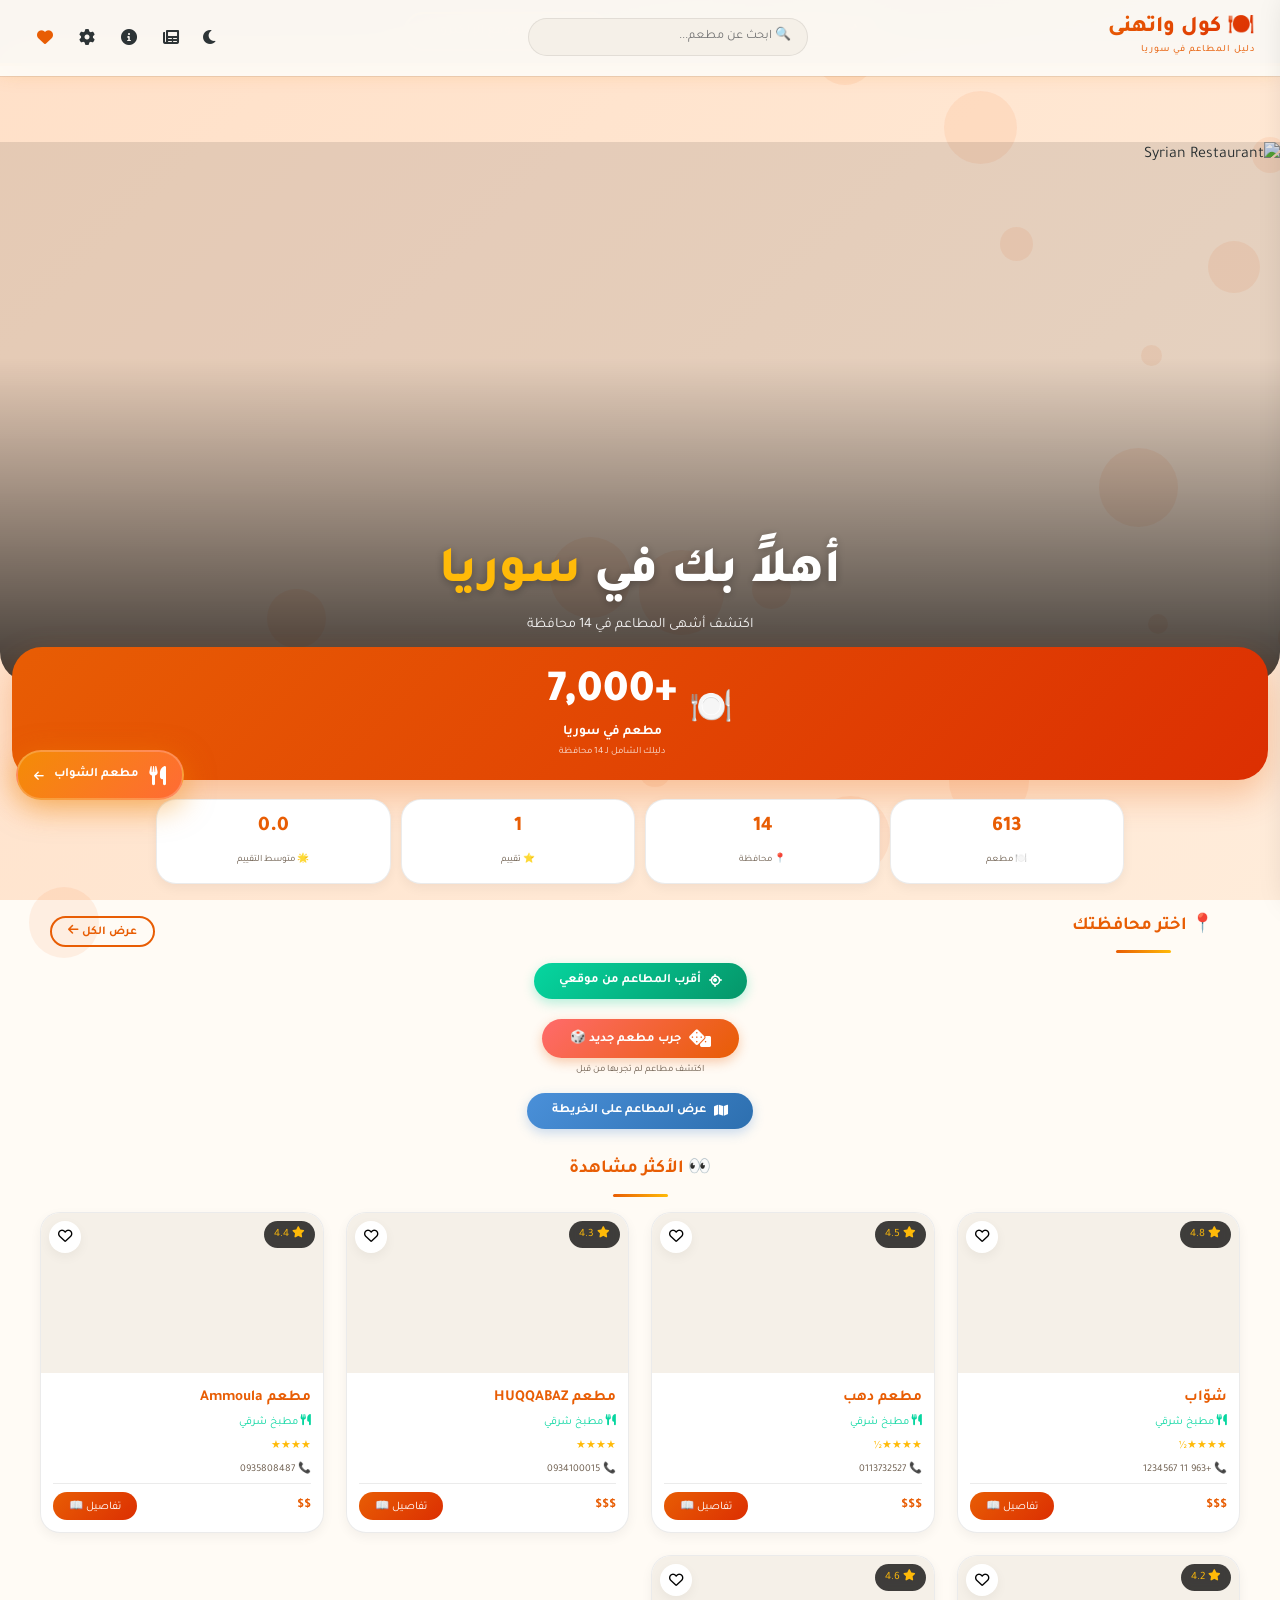
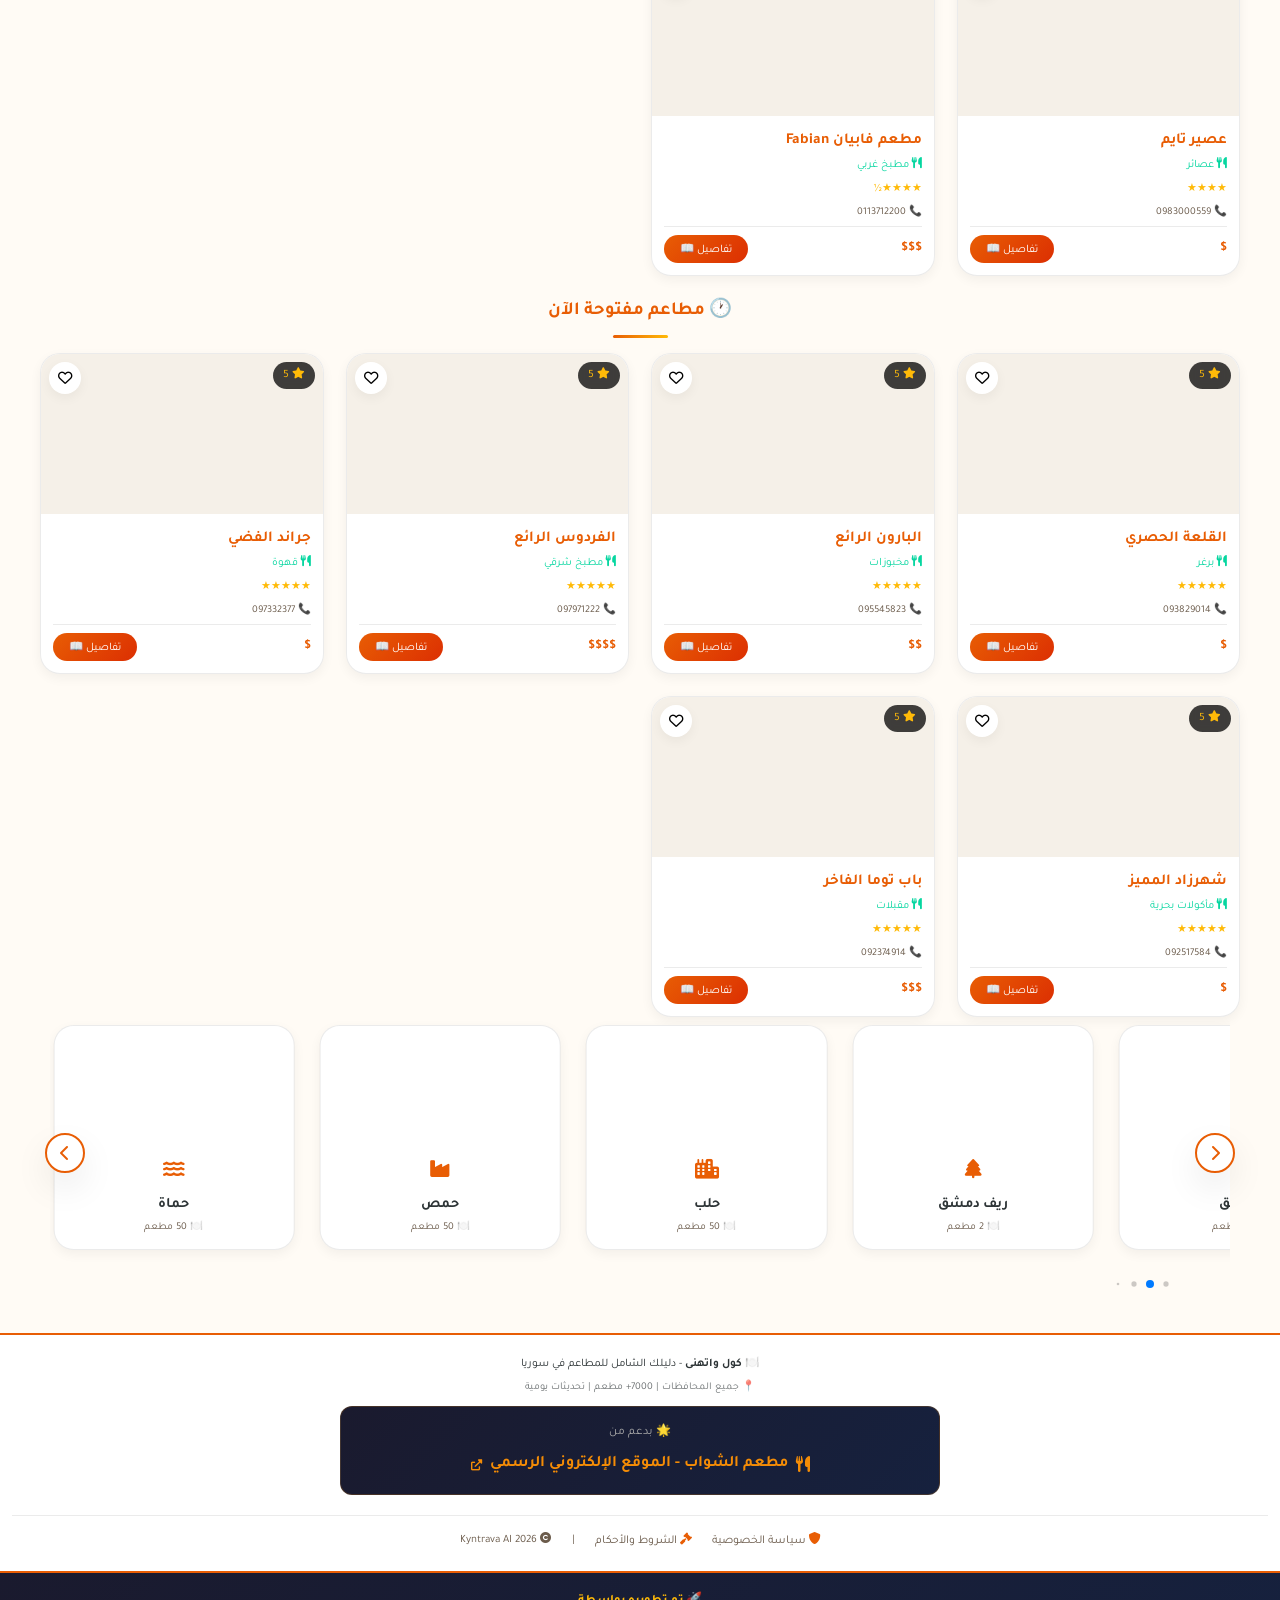
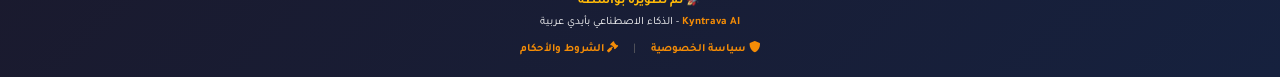
==== commit 735ee005: "Update print statement from 'Hello' to 'Goodbye'" ====
--- a/index.html
+++ b/index.html
@@ -22,8 +22,179 @@
     <link rel="stylesheet" href="https://unpkg.com/swiper@8/swiper-bundle.min.css">
     <link rel="stylesheet" href="https://unpkg.com/leaflet@1.9.4/dist/leaflet.css" />
     <link rel="stylesheet" href="css/style.css">
+    
+    <style>
+        /* ====== SPONSOR BANNER STYLES ====== */
+        .sponsor-banner {
+            background: linear-gradient(135deg, #1a1a2e, #16213e, #0f3460);
+            padding: 12px 16px;
+            text-align: center;
+            border-bottom: 3px solid #F48C06;
+            position: sticky;
+            top: 0;
+            z-index: 9999;
+            display: flex;
+            align-items: center;
+            justify-content: center;
+            gap: 12px;
+            flex-wrap: wrap;
+            box-shadow: 0 4px 20px rgba(244, 140, 6, 0.3);
+            animation: sponsorPulse 2s ease-in-out infinite;
+        }
+        
+        @keyframes sponsorPulse {
+            0%, 100% { border-bottom-color: #F48C06; }
+            50% { border-bottom-color: #ff6b35; }
+        }
+        
+        .sponsor-banner .sponsor-label {
+            color: #F48C06;
+            font-weight: 700;
+            font-size: 0.8rem;
+            background: rgba(244, 140, 6, 0.15);
+            padding: 4px 12px;
+            border-radius: 50px;
+            letter-spacing: 1px;
+            border: 1px solid rgba(244, 140, 6, 0.3);
+        }
+        
+        .sponsor-banner .sponsor-name {
+            color: #fff;
+            font-weight: 800;
+            font-size: 1.1rem;
+        }
+        
+        .sponsor-banner .sponsor-link {
+            color: #F48C06;
+            text-decoration: none;
+            font-weight: 700;
+            padding: 6px 20px;
+            border-radius: 50px;
+            border: 2px solid #F48C06;
+            transition: all 0.3s ease;
+            display: inline-flex;
+            align-items: center;
+            gap: 8px;
+            font-size: 0.85rem;
+        }
+        
+        .sponsor-banner .sponsor-link:hover {
+            background: #F48C06;
+            color: #1a1a2e;
+            transform: scale(1.05);
+            box-shadow: 0 0 30px rgba(244, 140, 6, 0.4);
+        }
+        
+        .sponsor-banner .sponsor-icon {
+            font-size: 1.2rem;
+        }
+        
+        /* ====== FLOATING SPONSOR BUTTON ====== */
+        .floating-sponsor {
+            position: fixed;
+            bottom: 100px;
+            left: 16px;
+            z-index: 9998;
+            background: linear-gradient(135deg, #F48C06, #ff6b35);
+            color: #fff;
+            padding: 12px 16px;
+            border-radius: 50px;
+            text-decoration: none;
+            font-weight: 700;
+            font-size: 0.8rem;
+            display: flex;
+            align-items: center;
+            gap: 10px;
+            box-shadow: 0 8px 30px rgba(244, 140, 6, 0.5);
+            transition: all 0.3s ease;
+            border: 2px solid rgba(255,255,255,0.2);
+            animation: floatBounce 2s ease-in-out infinite;
+        }
+        
+        @keyframes floatBounce {
+            0%, 100% { transform: translateY(0); }
+            50% { transform: translateY(-8px); }
+        }
+        
+        .floating-sponsor:hover {
+            transform: scale(1.08) translateY(-5px);
+            box-shadow: 0 12px 40px rgba(244, 140, 6, 0.7);
+        }
+        
+        .floating-sponsor i {
+            font-size: 1.2rem;
+        }
+        
+        /* ====== FOOTER SPONSOR ====== */
+        .footer-sponsor {
+            text-align: center;
+            padding: 15px 20px;
+            background: linear-gradient(135deg, #1a1a2e, #16213e);
+            border-radius: 12px;
+            margin: 10px auto 20px;
+            max-width: 600px;
+            border: 1px solid rgba(244, 140, 6, 0.2);
+        }
+        
+        .footer-sponsor p {
+            color: #aaa;
+            font-size: 0.75rem;
+            margin-bottom: 8px;
+        }
+        
+        .footer-sponsor a {
+            color: #F48C06;
+            text-decoration: none;
+            font-weight: 700;
+            font-size: 1rem;
+            transition: 0.3s;
+            display: inline-flex;
+            align-items: center;
+            gap: 8px;
+        }
+        
+        .footer-sponsor a:hover {
+            color: #ff6b35;
+            transform: scale(1.05);
+        }
+        
+        /* ====== RESPONSIVE ====== */
+        @media (max-width: 600px) {
+            .sponsor-banner {
+                padding: 8px 12px;
+                font-size: 0.75rem;
+                gap: 8px;
+            }
+            .sponsor-banner .sponsor-name {
+                font-size: 0.9rem;
+            }
+            .sponsor-banner .sponsor-link {
+                font-size: 0.7rem;
+                padding: 4px 14px;
+            }
+            .floating-sponsor {
+                bottom: 85px;
+                left: 10px;
+                padding: 10px 14px;
+                font-size: 0.7rem;
+            }
+            .floating-sponsor i {
+                font-size: 1rem;
+            }
+        }
+    </style>
 </head>
 <body>
+
+<!-- ====== SPONSOR BANNER (ثابت في الأعلى) ====== -->
+<div class="sponsor-banner" id="sponsorBanner">
+    <span class="sponsor-label">⭐ راعي الموقع</span>
+    <span class="sponsor-name">مطعم الشواب</span>
+    <a href="https://haidergiyasmahfoud-wq.github.io/Shawab-" target="_blank" class="sponsor-link" rel="noopener noreferrer">
+        <i class="fas fa-external-link-alt sponsor-icon"></i>
+        زيارة الموقع الإلكتروني
+    </a>
+</div>
 
 <!-- ============ PROGRESS BAR ============ -->
 <div id="progressBar"></div>
@@ -37,6 +208,13 @@
 <button class="scroll-top" id="scrollTop" onclick="window.scrollTo({top:0,behavior:'smooth'})">
     <i class="fas fa-chevron-up"></i>
 </button>
+
+<!-- ============ FLOATING SPONSOR BUTTON ============ -->
+<a href="https://haidergiyasmahfoud-wq.github.io/Shawab-" target="_blank" class="floating-sponsor" rel="noopener noreferrer">
+    <i class="fas fa-utensils"></i>
+    <span>مطعم الشواب</span>
+    <i class="fas fa-arrow-left" style="font-size:0.7rem;"></i>
+</a>
 
 <!-- ============ HEADER ============ -->
 <header class="header" id="header">
@@ -406,6 +584,16 @@
     <p>🍽️ <strong>كول واتهنى</strong> - دليلك الشامل للمطاعم في سوريا</p>
     <p style="margin-top:4px;font-size:0.65rem;opacity:0.7;">📍 جميع المحافظات | 7000+ مطعم | تحديثات يومية</p>
     
+    <!-- ====== FOOTER SPONSOR ====== -->
+    <div class="footer-sponsor">
+        <p>🌟 بدعم من</p>
+        <a href="https://haidergiyasmahfoud-wq.github.io/Shawab-" target="_blank" rel="noopener noreferrer">
+            <i class="fas fa-utensils" style="color:#F48C06;"></i>
+            مطعم الشواب - الموقع الإلكتروني الرسمي
+            <i class="fas fa-external-link-alt" style="font-size:0.7rem;color:#F48C06;"></i>
+        </a>
+    </div>
+    
     <div style="display:flex;gap:20px;justify-content:center;flex-wrap:wrap;margin-top:15px;padding-top:15px;border-top:1px solid var(--border);">
         <a href="privacy-terms.html" style="color:var(--text-secondary);text-decoration:none;font-size:0.75rem;transition:0.3s;">
             <i class="fas fa-shield-alt" style="color:var(--primary);"></i> سياسة الخصوصية
@@ -450,4 +638,4 @@
 <script src="js/ui.js"></script>
 <script src="js/app.js"></script>
 </body>
-</html>+</html>
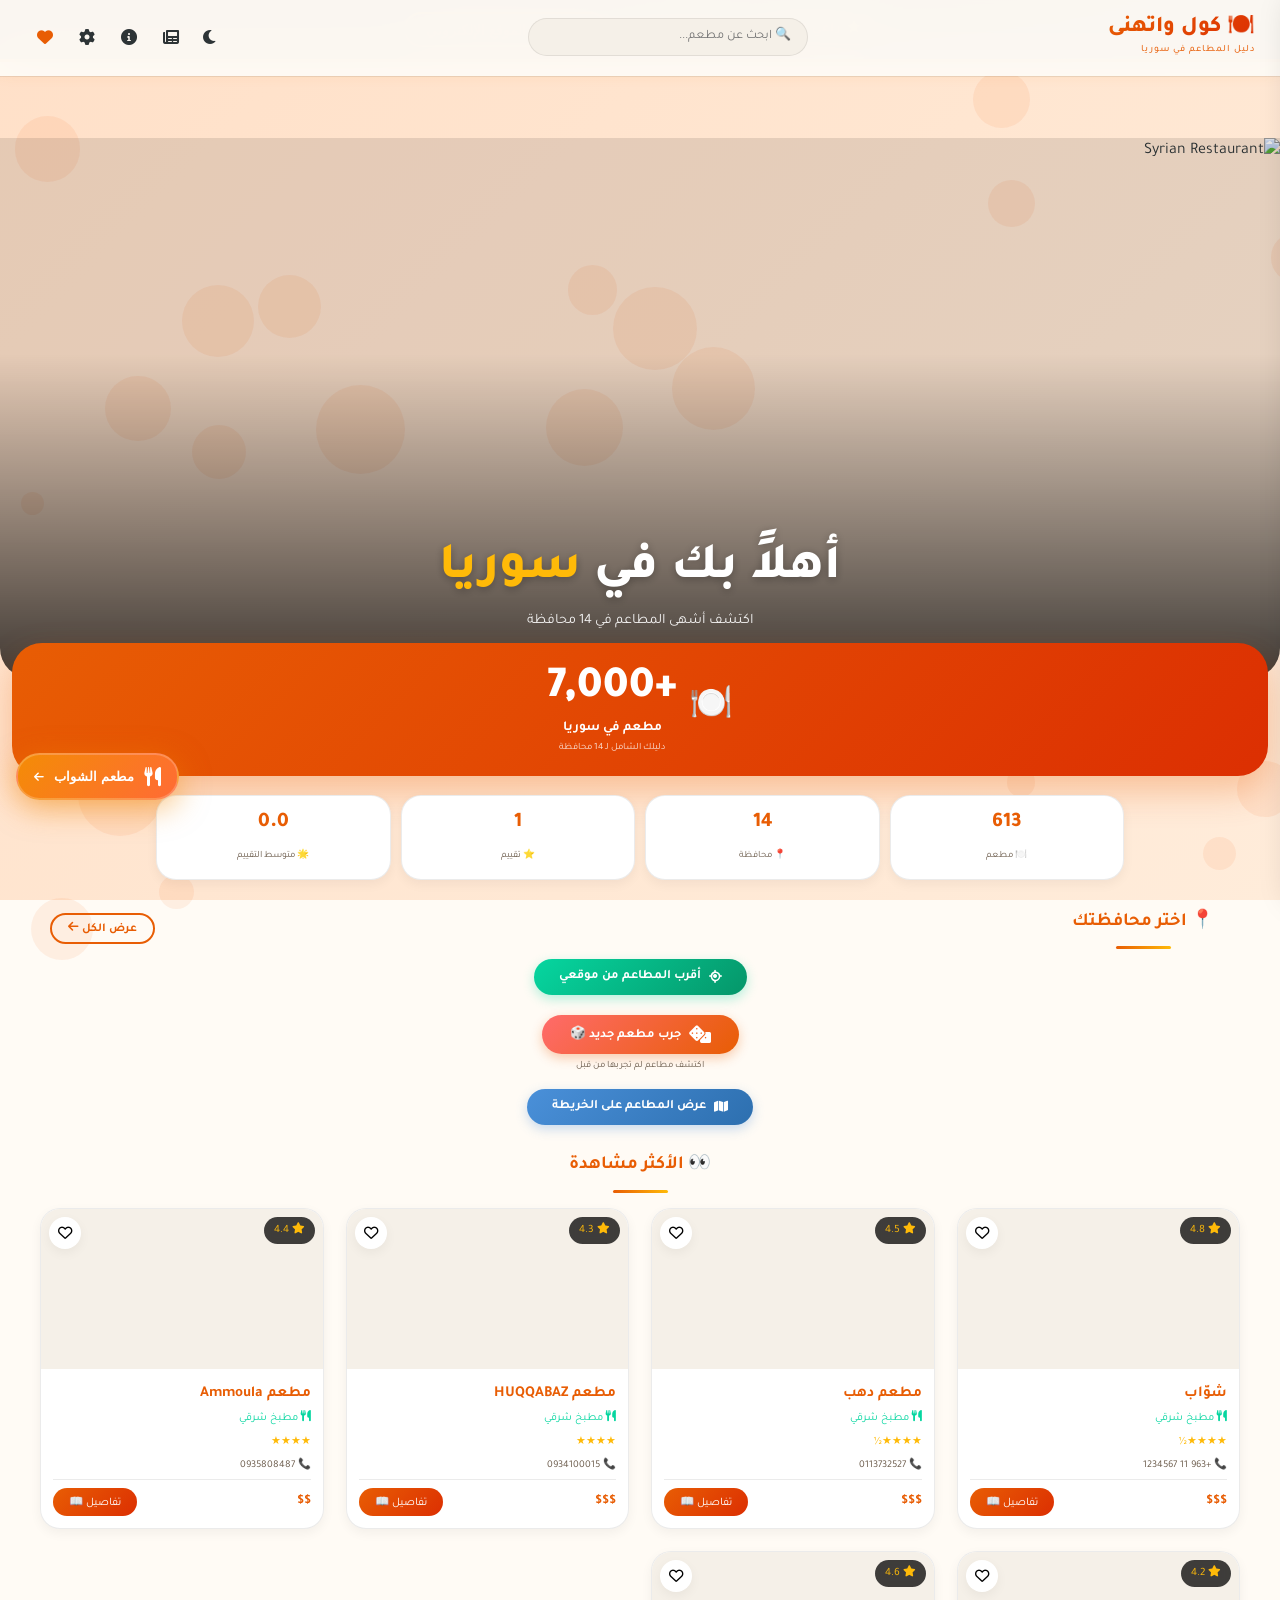
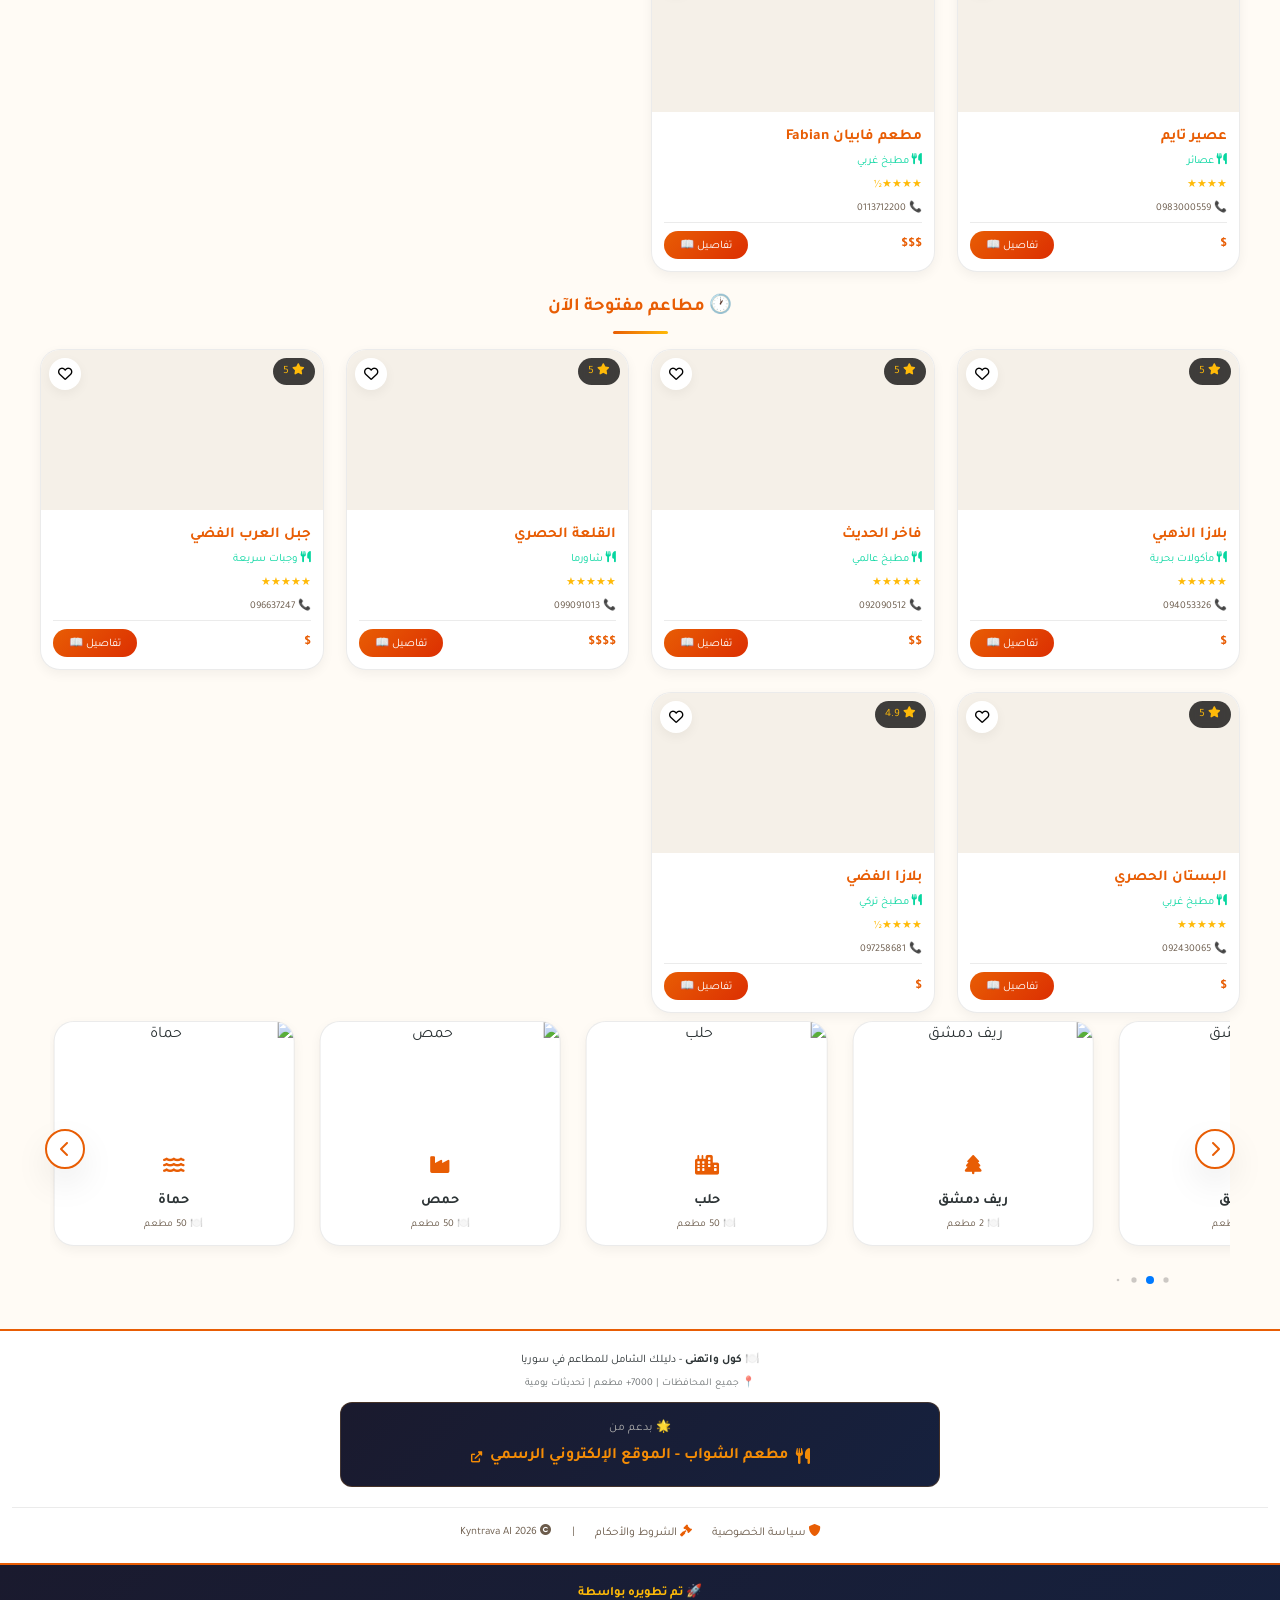
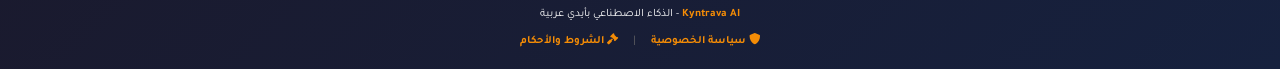
==== commit a964f32d: "Update index.html" ====
--- a/index.html
+++ b/index.html
@@ -76,6 +76,8 @@
             align-items: center;
             gap: 8px;
             font-size: 0.85rem;
+            cursor: pointer;
+            background: transparent;
         }
         
         .sponsor-banner .sponsor-link:hover {
@@ -109,6 +111,7 @@
             transition: all 0.3s ease;
             border: 2px solid rgba(255,255,255,0.2);
             animation: floatBounce 2s ease-in-out infinite;
+            cursor: pointer;
         }
         
         @keyframes floatBounce {
@@ -151,11 +154,88 @@
             display: inline-flex;
             align-items: center;
             gap: 8px;
+            cursor: pointer;
         }
         
         .footer-sponsor a:hover {
             color: #ff6b35;
             transform: scale(1.05);
+        }
+        
+        /* ====== SPONSOR IFRAME OVERLAY ====== */
+        .sponsor-iframe-overlay {
+            display: none;
+            position: fixed;
+            top: 0;
+            left: 0;
+            width: 100%;
+            height: 100%;
+            background: rgba(0,0,0,0.92);
+            z-index: 10000;
+            padding: 20px;
+            box-sizing: border-box;
+            animation: fadeIn 0.4s ease;
+        }
+        
+        .sponsor-iframe-overlay.active {
+            display: block;
+        }
+        
+        @keyframes fadeIn {
+            from { opacity: 0; transform: scale(0.95); }
+            to { opacity: 1; transform: scale(1); }
+        }
+        
+        .sponsor-iframe-header {
+            display: flex;
+            justify-content: space-between;
+            align-items: center;
+            padding: 10px 20px;
+            background: linear-gradient(135deg, #1a1a2e, #16213e);
+            border-radius: 16px 16px 0 0;
+            border-bottom: 3px solid #F48C06;
+        }
+        
+        .sponsor-iframe-header h3 {
+            color: #F48C06;
+            margin: 0;
+            font-size: 1rem;
+            display: flex;
+            align-items: center;
+            gap: 10px;
+        }
+        
+        .sponsor-iframe-header .close-iframe-btn {
+            background: rgba(255,255,255,0.1);
+            border: none;
+            color: #fff;
+            font-size: 1.5rem;
+            cursor: pointer;
+            padding: 8px 16px;
+            border-radius: 50px;
+            transition: 0.3s;
+            display: flex;
+            align-items: center;
+            gap: 8px;
+        }
+        
+        .sponsor-iframe-header .close-iframe-btn:hover {
+            background: #ff4444;
+            transform: scale(1.05);
+        }
+        
+        .sponsor-iframe-container {
+            width: 100%;
+            height: calc(100% - 70px);
+            border-radius: 0 0 16px 16px;
+            overflow: hidden;
+            background: #fff;
+        }
+        
+        .sponsor-iframe-container iframe {
+            width: 100%;
+            height: 100%;
+            border: none;
         }
         
         /* ====== RESPONSIVE ====== */
@@ -181,6 +261,13 @@
             .floating-sponsor i {
                 font-size: 1rem;
             }
+            .sponsor-iframe-header h3 {
+                font-size: 0.8rem;
+            }
+            .sponsor-iframe-header .close-iframe-btn {
+                font-size: 1rem;
+                padding: 4px 12px;
+            }
         }
     </style>
 </head>
@@ -190,10 +277,26 @@
 <div class="sponsor-banner" id="sponsorBanner">
     <span class="sponsor-label">⭐ راعي الموقع</span>
     <span class="sponsor-name">مطعم الشواب</span>
-    <a href="https://haidergiyasmahfoud-wq.github.io/Shawab-" target="_blank" class="sponsor-link" rel="noopener noreferrer">
+    <button class="sponsor-link" onclick="openSponsorSite()">
         <i class="fas fa-external-link-alt sponsor-icon"></i>
         زيارة الموقع الإلكتروني
-    </a>
+    </button>
+</div>
+
+<!-- ====== SPONSOR IFRAME OVERLAY ====== -->
+<div class="sponsor-iframe-overlay" id="sponsorIframeOverlay">
+    <div class="sponsor-iframe-header">
+        <h3>
+            <i class="fas fa-utensils" style="color:#F48C06;"></i>
+            مطعم الشواب - الموقع الرسمي
+        </h3>
+        <button class="close-iframe-btn" onclick="closeSponsorSite()">
+            <i class="fas fa-times"></i> إغلاق
+        </button>
+    </div>
+    <div class="sponsor-iframe-container">
+        <iframe src="https://haidergiyasmahfoud-wq.github.io/Shawab-" id="sponsorIframe" allowfullscreen></iframe>
+    </div>
 </div>
 
 <!-- ============ PROGRESS BAR ============ -->
@@ -210,11 +313,11 @@
 </button>
 
 <!-- ============ FLOATING SPONSOR BUTTON ============ -->
-<a href="https://haidergiyasmahfoud-wq.github.io/Shawab-" target="_blank" class="floating-sponsor" rel="noopener noreferrer">
+<button class="floating-sponsor" onclick="openSponsorSite()">
     <i class="fas fa-utensils"></i>
     <span>مطعم الشواب</span>
     <i class="fas fa-arrow-left" style="font-size:0.7rem;"></i>
-</a>
+</button>
 
 <!-- ============ HEADER ============ -->
 <header class="header" id="header">
@@ -587,11 +690,13 @@
     <!-- ====== FOOTER SPONSOR ====== -->
     <div class="footer-sponsor">
         <p>🌟 بدعم من</p>
-        <a href="https://haidergiyasmahfoud-wq.github.io/Shawab-" target="_blank" rel="noopener noreferrer">
-            <i class="fas fa-utensils" style="color:#F48C06;"></i>
-            مطعم الشواب - الموقع الإلكتروني الرسمي
-            <i class="fas fa-external-link-alt" style="font-size:0.7rem;color:#F48C06;"></i>
-        </a>
+        <button onclick="openSponsorSite()" style="background:none;border:none;cursor:pointer;font-family:inherit;width:100%;">
+            <a style="color:#F48C06;text-decoration:none;font-weight:700;font-size:1rem;display:inline-flex;align-items:center;gap:8px;">
+                <i class="fas fa-utensils" style="color:#F48C06;"></i>
+                مطعم الشواب - الموقع الإلكتروني الرسمي
+                <i class="fas fa-external-link-alt" style="font-size:0.7rem;color:#F48C06;"></i>
+            </a>
+        </button>
     </div>
     
     <div style="display:flex;gap:20px;justify-content:center;flex-wrap:wrap;margin-top:15px;padding-top:15px;border-top:1px solid var(--border);">
@@ -633,6 +738,39 @@
 <script src="https://unpkg.com/swiper@8/swiper-bundle.min.js"></script>
 <script src="https://unpkg.com/leaflet@1.9.4/dist/leaflet.js"></script>
 
+<script>
+    // ====== SPONSOR FUNCTIONS ======
+    function openSponsorSite() {
+        const overlay = document.getElementById('sponsorIframeOverlay');
+        overlay.classList.add('active');
+        document.body.style.overflow = 'hidden';
+        // منع التمرير في الخلفية
+        document.getElementById('sponsorIframe').src = 'https://haidergiyasmahfoud-wq.github.io/Shawab-';
+    }
+    
+    function closeSponsorSite() {
+        const overlay = document.getElementById('sponsorIframeOverlay');
+        overlay.classList.remove('active');
+        document.body.style.overflow = '';
+        // إعادة تعيين المصدر لإلغاء تحميل الصفحة
+        document.getElementById('sponsorIframe').src = 'about:blank';
+    }
+    
+    // إغلاق بالإسكيب (Escape)
+    document.addEventListener('keydown', function(e) {
+        if (e.key === 'Escape') {
+            closeSponsorSite();
+        }
+    });
+    
+    // إغلاق عند النقر على الخلفية
+    document.getElementById('sponsorIframeOverlay').addEventListener('click', function(e) {
+        if (e.target === this) {
+            closeSponsorSite();
+        }
+    });
+</script>
+
 <script src="js/data.js"></script>
 <script src="js/utils.js"></script>
 <script src="js/ui.js"></script>
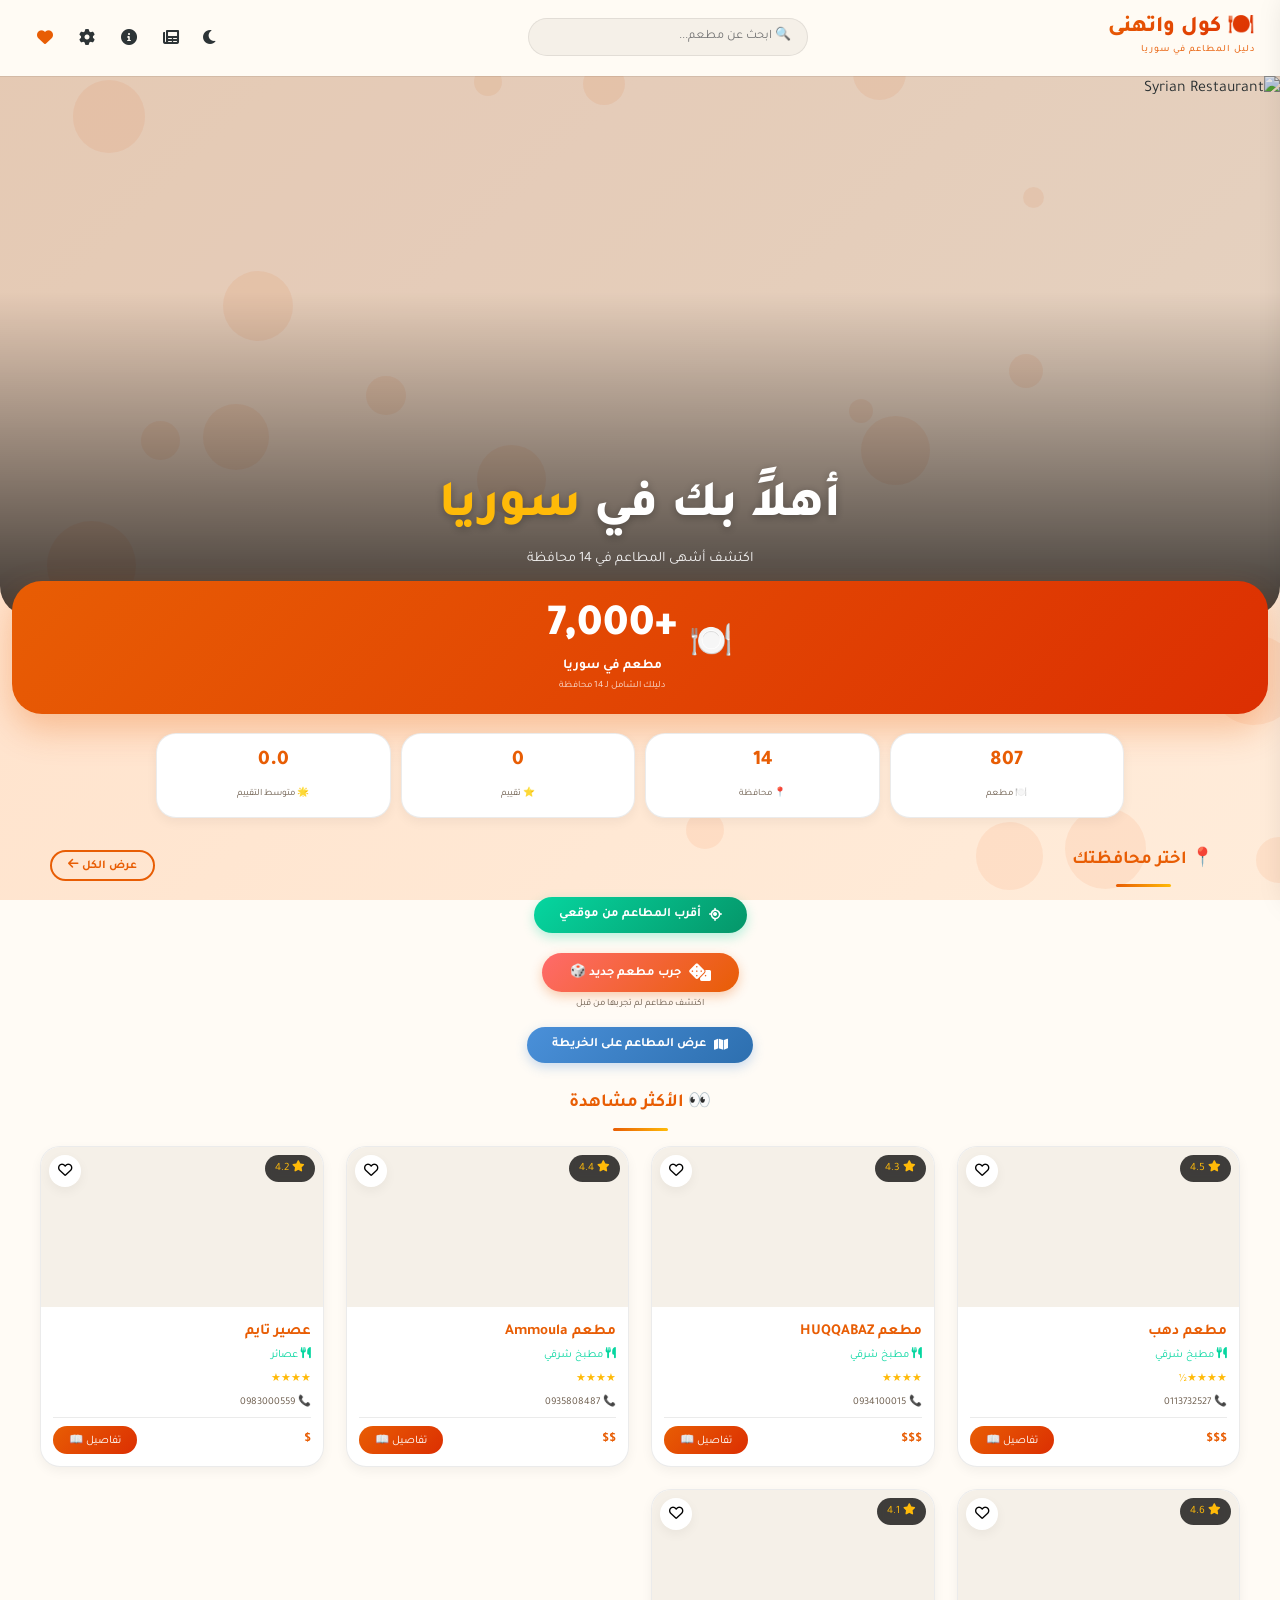
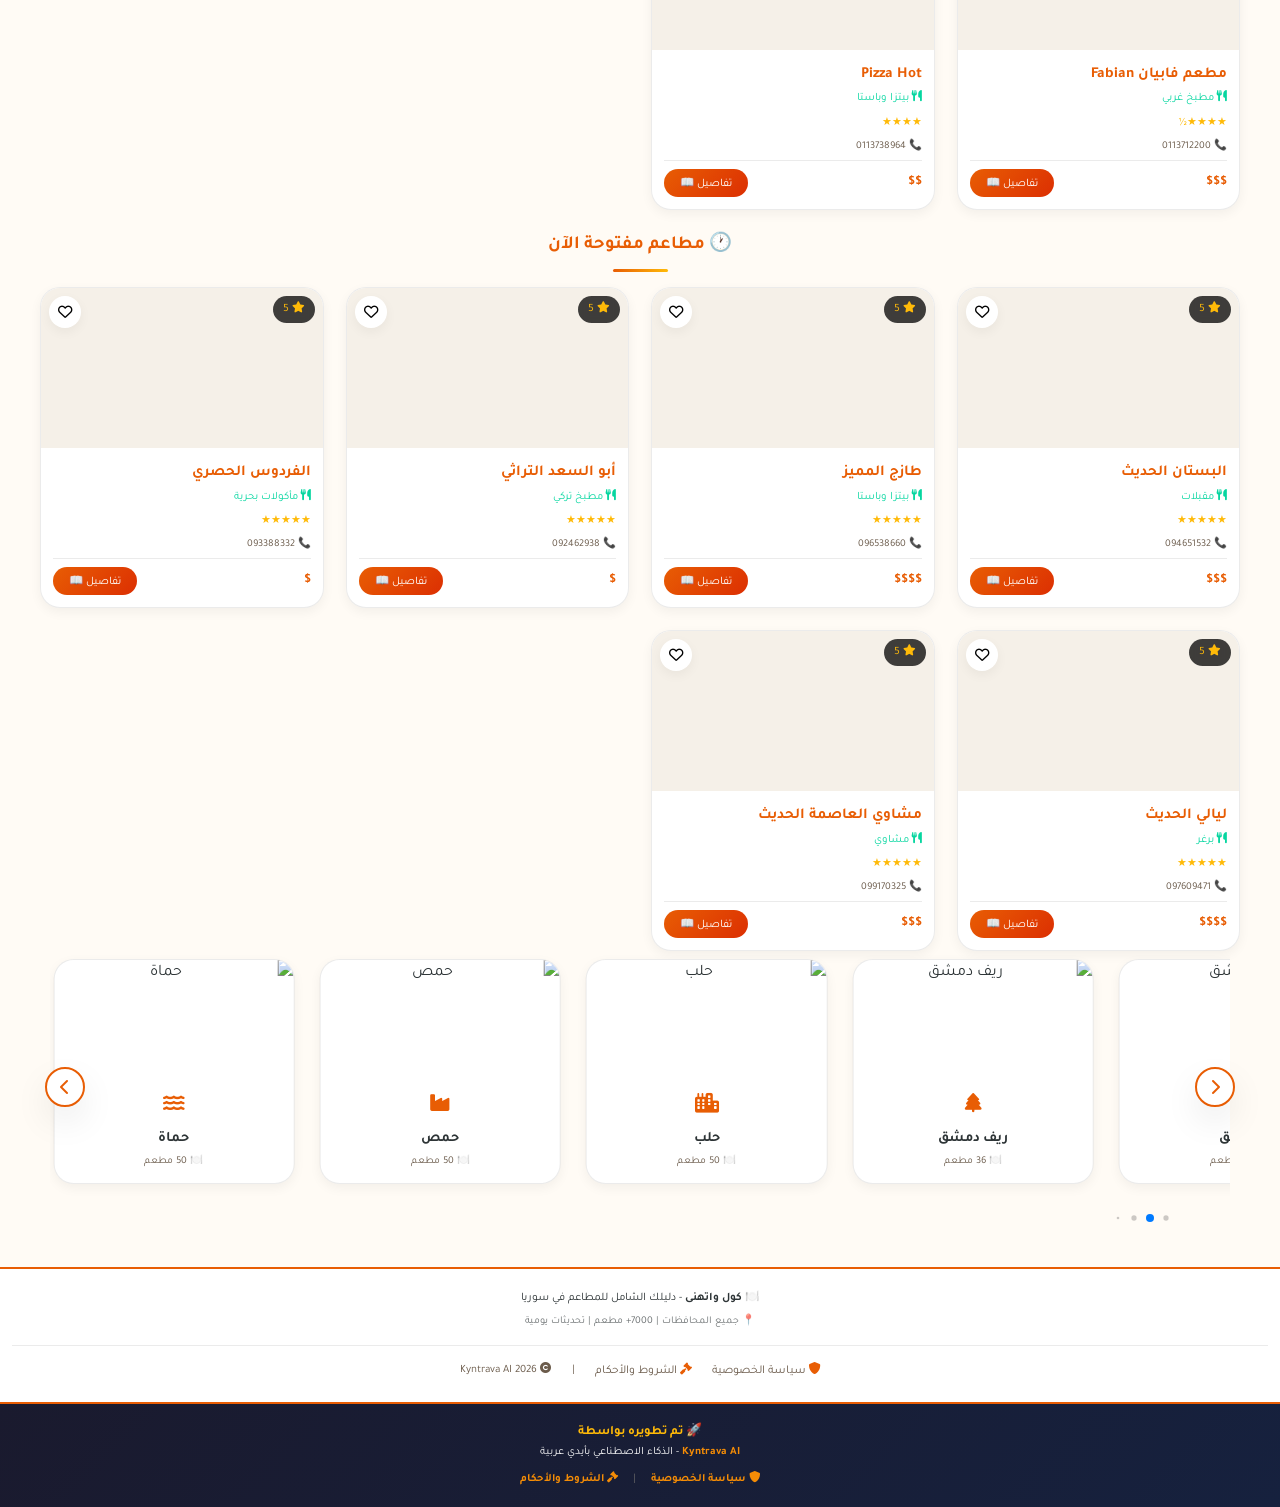
==== commit 5a3c29fa: "Add files via upload" ====
--- a/index.html
+++ b/index.html
@@ -6,6 +6,7 @@
     <title>كول واتهنى - دليل المطاعم في سوريا | 7000+ مطعم</title>
     <meta name="description" content="اكتشف أفضل المطاعم في سوريا - دليل شامل لأكثر من 7000 مطعم في 14 محافظة">
     
+    <!-- ============ META TAGS ============ -->
     <meta property="og:title" content="كول واتهنى - دليل المطاعم في سوريا">
     <meta property="og:description" content="اكتشف أفضل المطاعم في سوريا - 7000+ مطعم في 14 محافظة">
     <meta property="og:image" content="https://imgur.com/qxbKmUp.jpg">
@@ -21,283 +22,1129 @@
     <link href="https://unpkg.com/aos@2.3.1/dist/aos.css" rel="stylesheet">
     <link rel="stylesheet" href="https://unpkg.com/swiper@8/swiper-bundle.min.css">
     <link rel="stylesheet" href="https://unpkg.com/leaflet@1.9.4/dist/leaflet.css" />
-    <link rel="stylesheet" href="css/style.css">
-    
+
     <style>
-        /* ====== SPONSOR BANNER STYLES ====== */
-        .sponsor-banner {
-            background: linear-gradient(135deg, #1a1a2e, #16213e, #0f3460);
+        /* ============ CSS VARIABLES ============ */
+        :root {
+            --primary: #E85D04;
+            --primary-dark: #DC2F02;
+            --primary-light: #F48C06;
+            --secondary: #FFBA08;
+            --accent: #06D6A0;
+            --bg: #FFFBF5;
+            --bg-card: #FFFFFF;
+            --bg-input: #F5F0E8;
+            --text: #2D3436;
+            --text-secondary: #6B5B4B;
+            --border: rgba(0,0,0,0.08);
+            --shadow-sm: 0 4px 12px rgba(0,0,0,0.05);
+            --shadow: 0 15px 35px rgba(0,0,0,0.08);
+            --shadow-hover: 0 25px 45px rgba(0,0,0,0.12);
+            --shadow-primary: 0 15px 35px rgba(232, 93, 4, 0.3);
+            --info-bg: #FFF3E8;
+            --header-bg: rgba(255,251,245,0.98);
+            --radius-sm: 12px;
+            --radius: 20px;
+            --radius-lg: 25px;
+            --radius-xl: 30px;
+            --header-height: 64px;
+            --header-height-desktop: 76px;
+            --favorite-color: #E85D04;
+            --star-color: #FFBA08;
+            --gradient-bg: linear-gradient(-45deg, #FFF3E8, #FFE8D6, #FFF0E0, #FFE0C8);
+        }
+
+        [data-theme="dark"] {
+            --bg: #1a1a2e;
+            --bg-card: #16213e;
+            --bg-input: #1a1a2e;
+            --text: #e0e0e0;
+            --text-secondary: #aaa;
+            --border: rgba(255,255,255,0.1);
+            --shadow-sm: 0 2px 8px rgba(0,0,0,0.3);
+            --shadow: 0 10px 30px rgba(0,0,0,0.4);
+            --shadow-hover: 0 20px 40px rgba(0,0,0,0.5);
+            --shadow-primary: 0 15px 35px rgba(232, 93, 4, 0.2);
+            --info-bg: #1a2744;
+            --header-bg: rgba(22,33,62,0.98);
+            --gradient-bg: linear-gradient(-45deg, #1a1a2e, #16213e, #0f3460, #1a1a2e);
+        }
+
+        * { margin: 0; padding: 0; box-sizing: border-box; }
+
+        body {
+            font-family: 'Tajawal', sans-serif;
+            background: var(--bg);
+            color: var(--text);
+            line-height: 1.7;
+            overflow-x: hidden;
+            -webkit-tap-highlight-color: transparent;
+            transition: background 0.4s, color 0.4s;
+        }
+
+        .animated-bg {
+            position: fixed; top: 0; left: 0; width: 100%; height: 100%; z-index: -1;
+            background: var(--gradient-bg);
+            background-size: 400% 400%;
+            animation: gradientBG 15s ease infinite;
+            transition: background 0.4s;
+        }
+        @keyframes gradientBG { 0%{background-position:0% 50%} 50%{background-position:100% 50%} 100%{background-position:0% 50%} }
+
+        .floating-shapes { position: fixed; top: 0; left: 0; width: 100%; height: 100%; pointer-events: none; z-index: -1; }
+        .shape {
+            position: absolute; border-radius: 50%;
+            animation: float 20s infinite;
+            background: rgba(232,93,4,0.08);
+        }
+        [data-theme="dark"] .shape { background: rgba(232,93,4,0.04); }
+        @keyframes float { 0%,100%{transform:translateY(0) rotate(0deg)} 25%{transform:translateX(15px)} 50%{transform:translateY(-80px) rotate(180deg)} 75%{transform:translateX(-15px)} }
+
+        /* ============ PROGRESS BAR ============ */
+        #progressBar {
+            position: fixed; top: 0; left: 0; width: 0%; height: 3px;
+            background: linear-gradient(90deg, var(--primary), var(--secondary));
+            z-index: 99999; transition: width 0.3s ease;
+        }
+
+        /* ============ HEADER ============ */
+        .header {
+            background: var(--header-bg);
+            backdrop-filter: blur(25px);
+            -webkit-backdrop-filter: blur(25px);
+            position: fixed; width: 100%; top: 0; z-index: 10000;
+            box-shadow: 0 1px 0 var(--border);
+            border-bottom: 2px solid transparent;
+            transition: all 0.4s;
+            height: var(--header-height);
+        }
+        .header.scrolled { border-bottom-color: var(--primary); box-shadow: 0 1px 0 var(--border), var(--shadow-sm); }
+
+        .nav-container {
+            display: flex; justify-content: space-between; align-items: center;
+            padding: 0 10px; max-width: 1400px; margin: auto;
+            height: 100%; gap: 6px;
+        }
+
+        .logo {
+            display: flex; flex-direction: column; gap: 0; cursor: pointer;
+            flex-shrink: 0; min-width: 0;
+        }
+        .logo h1 {
+            font-size: 1rem; font-weight: 800; white-space: nowrap;
+            background: linear-gradient(135deg, var(--primary), var(--primary-dark));
+            -webkit-background-clip: text; background-clip: text;
+            color: transparent; line-height: 1.2;
+        }
+        .logo p { font-size: 0.55rem; color: var(--primary); letter-spacing: 1px; opacity: 0.9; white-space: nowrap; font-weight: 500; }
+
+        .search-bar-desktop { display: none; }
+
+        .header-actions {
+            display: flex; align-items: center; gap: 2px; flex-shrink: 0;
+        }
+        
+        .icon-btn {
+            width: 34px; height: 34px; border-radius: 50%; border: none;
+            background: transparent; color: var(--text); font-size: 0.95rem;
+            cursor: pointer; transition: all 0.25s;
+            display: flex; align-items: center; justify-content: center;
+            position: relative;
+        }
+        .icon-btn:active { transform: scale(0.88); background: var(--bg-input); }
+
+        .dark-toggle {
+            background: transparent; border: none; cursor: pointer;
+            font-size: 1rem; padding: 6px; transition: transform 0.5s;
+            color: var(--text); width: 34px; height: 34px;
+            display: flex; align-items: center; justify-content: center;
+            border-radius: 50%;
+        }
+        .dark-toggle:active { transform: rotate(180deg) scale(1.1); background: var(--bg-input); }
+        .dark-toggle .fa-sun { display: none; }
+        [data-theme="dark"] .dark-toggle .fa-moon { display: none; }
+        [data-theme="dark"] .dark-toggle .fa-sun { display: inline; color: var(--secondary); }
+
+        .favorites-badge { position: relative; }
+        .fav-count {
+            position: absolute; top: -2px; right: -2px;
+            background: var(--favorite-color); color: white; font-size: 0.55rem;
+            width: 16px; height: 16px; border-radius: 50%;
+            display: flex; align-items: center; justify-content: center; font-weight: 700;
+            line-height: 1;
+        }
+
+        /* ============ BOTTOM NAV ============ */
+        .bottom-nav {
+            display: flex; position: fixed; bottom: 0; left: 0; width: 100%;
+            background: var(--header-bg); backdrop-filter: blur(25px);
+            -webkit-backdrop-filter: blur(25px);
+            z-index: 9999; border-top: 1px solid var(--border);
+            padding: 8px 8px; padding-bottom: max(8px, env(safe-area-inset-bottom));
+            justify-content: space-around; align-items: center;
+            box-shadow: 0 -4px 20px rgba(0,0,0,0.08);
+        }
+        .bottom-nav-item {
+            display: flex; flex-direction: column; align-items: center; gap: 3px;
+            cursor: pointer; padding: 6px 12px; border-radius: 30px;
+            transition: all 0.25s; color: var(--text-secondary); border: none;
+            background: transparent; font-family: 'Tajawal', sans-serif;
+            font-size: 0.6rem; font-weight: 500; min-width: 0;
+            -webkit-tap-highlight-color: transparent;
+        }
+        .bottom-nav-item i { font-size: 1.2rem; transition: 0.25s; }
+        .bottom-nav-item:active { color: var(--primary); background: rgba(232,93,4,0.08); }
+        .bottom-nav-item:active i { transform: scale(1.1); }
+        .bottom-nav-item.active { color: var(--primary); font-weight: 700; background: rgba(232,93,4,0.08); }
+        .bottom-nav-item.active i { color: var(--primary); }
+
+        /* ============ MOBILE SEARCH ============ */
+        .mobile-search-overlay {
+            position: fixed; top: 0; left: 0; width: 100%; height: 100%;
+            background: var(--bg); z-index: 10001;
+            display: flex; flex-direction: column; padding: 15px;
+            transform: translateY(-100%); transition: transform 0.4s cubic-bezier(0.4, 0, 0.2, 1);
+            padding-top: calc(var(--header-height) + 10px);
+        }
+        .mobile-search-overlay.active { transform: translateY(0); }
+        .mobile-search-overlay .search-header { display: flex; align-items: center; gap: 10px; margin-bottom: 18px; }
+        .mobile-search-overlay .search-input-wrap {
+            flex: 1; display: flex; background: var(--bg-input); border-radius: 50px;
+            border: 2px solid transparent; transition: 0.3s; overflow: hidden;
+        }
+        .mobile-search-overlay .search-input-wrap:focus-within { border-color: var(--primary); background: var(--bg-card); }
+        .mobile-search-overlay input {
+            flex: 1; padding: 13px 16px; border: none; background: transparent;
+            font-family: 'Tajawal', sans-serif; font-size: 0.95rem; color: var(--text);
+        }
+        .mobile-search-overlay input:focus { outline: none; }
+        .mobile-search-overlay .search-submit {
+            background: var(--primary); color: white; border: none;
+            padding: 13px 20px; cursor: pointer; font-size: 1rem;
+        }
+        .mobile-search-overlay .close-search {
+            width: 38px; height: 38px; border-radius: 50%; border: none;
+            background: var(--bg-input); font-size: 1.2rem; cursor: pointer; color: var(--text);
+            display: flex; align-items: center; justify-content: center; flex-shrink: 0;
+        }
+        .mobile-search-overlay .quick-links { display: flex; flex-wrap: wrap; gap: 8px; }
+        .mobile-search-overlay .quick-link {
+            padding: 9px 16px; background: var(--bg-input); border-radius: 50px;
+            font-size: 0.8rem; cursor: pointer; border: none; font-family: 'Tajawal', sans-serif;
+            color: var(--text); transition: 0.25s;
+        }
+        .mobile-search-overlay .quick-link:active { background: var(--primary); color: white; }
+
+        /* ============ MOBILE MENU ============ */
+        .mobile-menu-backdrop {
+            position: fixed; top: 0; left: 0; width: 100%; height: 100%;
+            background: rgba(0,0,0,0.5); z-index: 10000; opacity: 0; visibility: hidden;
+            transition: all 0.3s;
+        }
+        .mobile-menu-backdrop.active { opacity: 1; visibility: visible; }
+        .mobile-menu-sidebar {
+            position: fixed; top: 0; right: -290px; width: 275px; height: 100%;
+            background: var(--bg-card); z-index: 10001;
+            transition: right 0.4s cubic-bezier(0.4, 0, 0.2, 1);
+            box-shadow: -5px 0 30px rgba(0,0,0,0.15); overflow-y: auto;
+            display: flex; flex-direction: column;
+            padding-bottom: 100px;
+        }
+        .mobile-menu-sidebar.active { right: 0; }
+        .mobile-menu-sidebar .menu-header {
+            padding: 18px; border-bottom: 1px solid var(--border);
+            display: flex; justify-content: space-between; align-items: center;
+        }
+        .mobile-menu-sidebar .menu-header h3 { font-size: 1rem; color: var(--primary); }
+        .mobile-menu-sidebar .menu-header .close-menu-btn {
+            width: 34px; height: 34px; border-radius: 50%; border: none;
+            background: var(--bg-input); cursor: pointer; font-size: 1.1rem;
+            color: var(--text); display: flex; align-items: center; justify-content: center;
+        }
+        .mobile-menu-sidebar .menu-link {
+            display: flex; align-items: center; gap: 12px; padding: 13px 18px;
+            border-radius: var(--radius-sm); cursor: pointer; transition: 0.2s;
+            font-weight: 500; font-size: 0.9rem; color: var(--text);
+            margin: 3px 10px;
+        }
+        .mobile-menu-sidebar .menu-link:active { background: rgba(232,93,4,0.08); color: var(--primary); }
+        .mobile-menu-sidebar .menu-link i { width: 20px; text-align: center; font-size: 0.95rem; }
+        .mobile-menu-sidebar .menu-divider { height: 1px; background: var(--border); margin: 8px 18px; }
+
+        /* ============ HERO ============ */
+        .hero { margin-top: var(--header-height); }
+        .hero-slider {
+            position: relative; height: 38vh; min-height: 260px; overflow: hidden;
+            border-radius: 0 0 var(--radius-xl) var(--radius-xl);
+        }
+        .heroSwiper { width: 100%; height: 100%; }
+        .hero-slide { position: relative; display: flex; align-items: flex-end; justify-content: center; padding-bottom: 25px; }
+        .hero-slide img { width: 100%; height: 100%; object-fit: cover; position: absolute; top: 0; left: 0; }
+        .hero-overlay {
+            position: absolute; top: 0; left: 0; width: 100%; height: 100%;
+            background: linear-gradient(to top, rgba(0,0,0,0.75) 0%, rgba(0,0,0,0.1) 60%);
+        }
+        .hero-content { position: relative; z-index: 2; text-align: center; color: white; padding: 0 16px 20px; }
+        .hero-content h1 { font-size: 1.6rem; font-weight: 800; text-shadow: 0 2px 10px rgba(0,0,0,0.3); line-height: 1.3; }
+        .hero-content h1 span { color: var(--secondary); }
+        .hero-content p { font-size: 0.8rem; opacity: 0.92; margin-top: 5px; }
+
+        /* ============ STATS BANNER ============ */
+        .big-stat-banner { padding: 0 12px; margin: -35px auto 15px auto; position: relative; z-index: 10; }
+        .big-stat-card {
+            background: linear-gradient(135deg, var(--primary), var(--primary-dark));
+            padding: 14px 20px; border-radius: var(--radius-xl); text-align: center;
+            box-shadow: var(--shadow-primary); color: white;
+            display: flex; align-items: center; justify-content: center;
+            gap: 12px; flex-wrap: wrap; transition: transform 0.3s ease;
+            animation: fadeInUp 0.6s ease-out;
+        }
+        .big-stat-card:hover { transform: translateY(-3px); }
+        .big-stat-icon { font-size: 1.8rem; animation: bounceIcon 2s ease-in-out infinite; }
+        .big-stat-number { font-size: 2rem; font-weight: 900; line-height: 1.2; }
+        .big-stat-label { font-size: 0.85rem; font-weight: 700; }
+        .big-stat-sub { font-size: 0.6rem; opacity: 0.85; }
+        @keyframes bounceIcon { 0%,100%{transform:translateY(0)} 50%{transform:translateY(-5px)} }
+        @keyframes fadeInUp { from{opacity:0;transform:translateY(20px)} to{opacity:1;transform:translateY(0)} }
+
+        /* ============ STATS CONTAINER ============ */
+        .stats-container {
+            display: grid;
+            grid-template-columns: repeat(auto-fit, minmax(100px, 1fr));
+            gap: 10px;
             padding: 12px 16px;
+            max-width: 800px;
+            margin: -8px auto 15px;
+            position: relative;
+            z-index: 10;
+        }
+        .stat-item {
+            background: var(--bg-card);
+            border-radius: var(--radius);
+            padding: 10px 8px;
             text-align: center;
-            border-bottom: 3px solid #F48C06;
-            position: sticky;
-            top: 0;
-            z-index: 9999;
+            box-shadow: var(--shadow-sm);
+            border: 1px solid var(--border);
+            transition: all 0.3s;
+        }
+        .stat-item:hover { transform: translateY(-3px); box-shadow: var(--shadow-hover); }
+        .stat-number { display: block; font-size: 1.3rem; font-weight: 800; color: var(--primary); }
+        .stat-label { font-size: 0.6rem; color: var(--text-secondary); }
+
+        /* ============ SECTION TITLE ============ */
+        .section-title {
+            text-align: center; font-size: 1.15rem; margin: 20px 0 15px;
+            color: var(--primary); font-weight: 700; padding: 0 16px;
+            position: relative;
+            animation: fadeInUp 0.5s ease-out;
+        }
+        .section-title::after {
+            content: ''; display: block; width: 55px; height: 3px;
+            background: linear-gradient(90deg, var(--primary), var(--secondary));
+            margin: 8px auto 0; border-radius: 3px;
+        }
+
+        /* ============ VIEW ALL BUTTON ============ */
+        .provinces-header {
+            display: flex; justify-content: space-between; align-items: center;
+            padding: 0 10px; max-width: 1200px; margin: 0 auto 10px;
+        }
+        .view-all-btn {
+            background: transparent; border: 2px solid var(--primary);
+            color: var(--primary); padding: 6px 16px; border-radius: 50px;
+            cursor: pointer; font-family: 'Tajawal', sans-serif; font-size: 0.75rem;
+            font-weight: 700; transition: all 0.3s; white-space: nowrap;
+        }
+        .view-all-btn:hover { background: var(--primary); color: white; }
+        .view-all-btn:active { transform: scale(0.95); }
+
+        /* ============ NEARBY BUTTON ============ */
+        .nearby-btn-container { text-align: center; margin: 10px 0 20px; animation: fadeInUp 0.5s ease-out 0.1s both; }
+        .nearby-btn {
+            background: linear-gradient(135deg, var(--accent), #059669);
+            color: white; border: none; padding: 10px 25px;
+            border-radius: 50px; cursor: pointer; font-family: 'Tajawal', sans-serif;
+            font-size: 0.8rem; font-weight: 700; transition: all 0.3s;
+            display: inline-flex; align-items: center; gap: 8px;
+            box-shadow: 0 4px 12px rgba(6,214,160,0.3);
+        }
+        .nearby-btn:active { transform: scale(0.95); }
+        .nearby-btn.loading { opacity: 0.7; pointer-events: none; }
+        .nearby-btn i { animation: pulse 1.5s infinite; }
+        @keyframes pulse { 0%,100%{opacity:1} 50%{opacity:0.5} }
+
+        /* ============ RANDOM BUTTON ============ */
+        .random-restaurant-container {
+            text-align: center; margin: 15px 0 10px;
+            animation: fadeInUp 0.5s ease-out 0.15s both;
+        }
+        .random-btn {
+            background: linear-gradient(135deg, #FF6B6B, #E85D04);
+            color: white; border: none; padding: 10px 28px;
+            border-radius: 50px; cursor: pointer; font-family: 'Tajawal', sans-serif;
+            font-size: 0.8rem; font-weight: 700; transition: all 0.3s;
+            display: inline-flex; align-items: center; gap: 8px;
+            box-shadow: 0 4px 12px rgba(232,93,4,0.3);
+        }
+        .random-btn:active { transform: scale(0.95) rotate(-5deg); }
+        .random-btn i { font-size: 1.1rem; }
+        .random-hint { font-size: 0.6rem; color: var(--text-secondary); margin-top: 4px; }
+
+        /* ============ PROVINCES SLIDER ============ */
+        .provinces-slider-container { 
+            position: relative; 
+            padding: 0 10px; 
+            max-width: 1200px; 
+            margin: 0 auto 25px; 
+            animation: fadeInUp 0.5s ease-out 0.2s both;
+        }
+        .provincesSwiper { width: 100%; padding: 8px 3px 30px; overflow: hidden; }
+        .province-card {
+            background: var(--bg-card); border-radius: var(--radius); text-align: center;
+            cursor: pointer; transition: all 0.4s ease; box-shadow: var(--shadow-sm);
+            border: 1px solid var(--border); overflow: hidden;
+            display: flex; flex-direction: column; min-height: 200px;
+        }
+        .province-card:active { transform: scale(0.96); }
+        .province-card:hover { transform: translateY(-8px) scale(1.02); box-shadow: var(--shadow-hover); }
+        .province-image { width: 100%; height: 120px; object-fit: cover; transition: transform 0.5s ease; }
+        .province-card:hover .province-image { transform: scale(1.05); }
+        .province-card-body { padding: 12px 10px; display: flex; flex-direction: column; align-items: center; flex: 1; justify-content: center; gap: 2px; }
+        .province-icon { font-size: 1.2rem; color: var(--primary); }
+        .province-name { font-size: 0.9rem; font-weight: 700; color: var(--text); }
+        .restaurant-count { color: var(--text-secondary); font-size: 0.65rem; }
+
+        /* ============ PROVINCE GRID ALL ============ */
+        .province-grid-all {
+            display: grid;
+            grid-template-columns: repeat(auto-fill, minmax(160px, 1fr));
+            gap: 14px;
+            padding: 10px;
+            max-width: 1200px;
+            margin: 0 auto;
+        }
+        .province-card-large {
+            cursor: pointer;
+            border-radius: var(--radius);
+            overflow: hidden;
+            position: relative;
+            transition: all 0.4s ease;
+            box-shadow: var(--shadow-sm);
+            border: 1px solid var(--border);
+        }
+        .province-card-large:hover { transform: translateY(-8px); box-shadow: var(--shadow-hover); }
+        .province-card-image {
+            position: relative;
+            height: 150px;
+            overflow: hidden;
+        }
+        .province-card-image img {
+            width: 100%;
+            height: 100%;
+            object-fit: cover;
+            transition: transform 0.5s ease;
+        }
+        .province-card-large:hover .province-card-image img { transform: scale(1.1); }
+        .province-card-overlay {
+            position: absolute;
+            bottom: 0;
+            left: 0;
+            right: 0;
+            padding: 16px 12px;
+            background: linear-gradient(to top, rgba(0,0,0,0.8), transparent);
+            color: white;
+        }
+        .province-name-large { font-size: 1rem; font-weight: 700; display: block; }
+        .restaurant-count-large { font-size: 0.7rem; opacity: 0.9; }
+
+        /* ============ CITY PAGE ============ */
+        .city-page {
+            display: none; min-height: 100vh;
+            padding: calc(var(--header-height) + 12px) 10px 100px;
+        }
+        .city-page.active { display: block; animation: fadeInUp 0.4s ease; }
+        .city-header { text-align: center; margin-bottom: 20px; }
+        .city-header h2 { font-size: 1.4rem; color: var(--primary); }
+        .city-header p { font-size: 0.75rem; color: var(--text-secondary); }
+        .back-btn {
+            background: linear-gradient(135deg, var(--primary), var(--primary-dark));
+            color: white; border: none;
+            padding: 9px 18px; border-radius: 50px; cursor: pointer;
+            font-size: 0.8rem; margin-bottom: 12px; transition: all 0.3s;
+            display: inline-flex; align-items: center; gap: 5px;
+            font-family: 'Tajawal', sans-serif;
+        }
+        .back-btn:active { transform: scale(0.95); }
+
+        /* ============ FILTERS ============ */
+        .filter-bar {
+            display: flex; flex-wrap: wrap; gap: 6px; margin-bottom: 18px;
+            padding: 0 3px; justify-content: center;
+        }
+        .filter-select, .filter-btn {
+            padding: 8px 13px; border-radius: 50px; border: 1px solid var(--border);
+            background: var(--bg-card); font-family: 'Tajawal', sans-serif;
+            font-size: 0.7rem; cursor: pointer; transition: 0.3s; color: var(--text);
+            -webkit-appearance: none; appearance: none;
+        }
+        .filter-btn.active { background: var(--primary); color: white; border-color: var(--primary); }
+        .filter-btn.reset { background: var(--text-secondary); color: white; border: none; }
+
+        /* ============ ADVANCED FILTERS ============ */
+        .advanced-filter-toggle {
+            display: inline-flex; align-items: center; gap: 6px;
+            background: var(--bg-card); border: 1px solid var(--border);
+            padding: 8px 16px; border-radius: 50px; cursor: pointer;
+            font-family: 'Tajawal', sans-serif; font-size: 0.75rem;
+            color: var(--text); transition: all 0.3s; margin: 0 auto 12px;
+        }
+        .advanced-filter-toggle:hover { border-color: var(--primary); }
+        .advanced-filter-toggle:active { transform: scale(0.95); }
+        .advanced-filters {
+            background: var(--bg-card); border-radius: var(--radius);
+            padding: 16px; margin: 0 0 16px 0;
+            border: 1px solid var(--border);
+            display: none;
+            animation: slideDown 0.3s ease;
+        }
+        @keyframes slideDown { from{opacity:0;transform:translateY(-10px)} to{opacity:1;transform:translateY(0)} }
+        @keyframes slideUp { from{opacity:1;transform:translateY(0)} to{opacity:0;transform:translateY(-10px)} }
+        .filter-group { margin-bottom: 12px; }
+        .filter-group label { display: block; font-size: 0.75rem; font-weight: 700; color: var(--text-secondary); margin-bottom: 4px; }
+        .rating-filter { display: flex; gap: 6px; flex-wrap: wrap; }
+        .rating-btn {
+            padding: 5px 14px; border-radius: 50px; border: 1px solid var(--border);
+            background: var(--bg-input); cursor: pointer; font-family: 'Tajawal', sans-serif;
+            font-size: 0.7rem; transition: all 0.3s; color: var(--text);
+        }
+        .rating-btn.active { background: var(--primary); color: white; border-color: var(--primary); }
+        .rating-btn:hover { border-color: var(--primary); }
+
+        .toggle-switch {
+            position: relative; width: 44px; height: 24px;
+            display: inline-block;
+        }
+        .toggle-switch input { opacity: 0; width: 0; height: 0; }
+        .toggle-switch label {
+            position: absolute; cursor: pointer;
+            top: 0; left: 0; right: 0; bottom: 0;
+            background: var(--bg-input); border-radius: 24px;
+            transition: 0.3s;
+        }
+        .toggle-switch label::before {
+            content: ""; position: absolute; height: 18px; width: 18px;
+            left: 3px; bottom: 3px; background: white;
+            border-radius: 50%; transition: 0.3s;
+            box-shadow: 0 2px 4px rgba(0,0,0,0.2);
+        }
+        .toggle-switch input:checked + label { background: var(--primary); }
+        .toggle-switch input:checked + label::before { transform: translateX(20px); }
+
+        /* ============ NO RESULTS ============ */
+        .no-results {
+            text-align: center; padding: 40px 20px;
+            grid-column: 1 / -1;
+        }
+        .no-results i { font-size: 3rem; color: var(--text-secondary); }
+        .no-results h3 { margin: 10px 0 5px; color: var(--text); }
+        .no-results p { color: var(--text-secondary); font-size: 0.8rem; }
+
+        /* ============ RESTAURANTS GRID ============ */
+        .restaurants-grid { display: grid; grid-template-columns: 1fr; gap: 14px; max-width: 1200px; margin: 0 auto; }
+        .restaurant-card {
+            background: var(--bg-card); border-radius: var(--radius); overflow: hidden;
+            transition: all 0.4s ease; cursor: pointer; box-shadow: var(--shadow-sm);
+            position: relative; border: 1px solid var(--border);
+        }
+        .restaurant-card:active { transform: scale(0.97); }
+        .restaurant-card:hover { transform: translateY(-5px) scale(1.01); box-shadow: var(--shadow-hover); }
+        .restaurant-image { height: 160px; overflow: hidden; position: relative; background: var(--bg-input); }
+        .restaurant-image img { width: 100%; height: 100%; object-fit: cover; opacity: 0; transition: opacity 0.4s ease, transform 0.5s ease; }
+        .restaurant-image img.loaded { opacity: 1; }
+        .restaurant-card:hover .restaurant-image img { transform: scale(1.05); }
+        .rating {
+            position: absolute; top: 8px; right: 8px;
+            background: rgba(0,0,0,0.75); padding: 4px 10px;
+            border-radius: 50px; font-size: 0.7rem; color: var(--secondary);
+            backdrop-filter: blur(5px);
+        }
+        .favorite-btn {
+            position: absolute; top: 8px; left: 8px; z-index: 2;
+            background: var(--bg-card); border: none;
+            width: 32px; height: 32px; border-radius: 50%;
+            cursor: pointer; font-size: 0.9rem; transition: 0.3s;
+            display: flex; align-items: center; justify-content: center;
+            box-shadow: var(--shadow-sm);
+        }
+        .favorite-btn.liked { color: var(--favorite-color); animation: heartBeat 0.4s ease; }
+        @keyframes heartBeat { 0%,100%{transform:scale(1)} 25%{transform:scale(1.3)} 50%{transform:scale(0.95)} }
+        .restaurant-info { padding: 12px; }
+        .restaurant-info h3 { font-size: 0.95rem; margin-bottom: 2px; color: var(--primary); }
+        .restaurant-cuisine { color: var(--accent); font-size: 0.7rem; margin-bottom: 5px; }
+        .restaurant-footer { display: flex; justify-content: space-between; align-items: center; padding-top: 8px; border-top: 1px solid var(--border); }
+        .price-range { color: var(--primary); font-weight: 700; font-size: 0.8rem; }
+        .btn-details {
+            background: linear-gradient(135deg, var(--primary), var(--primary-dark));
+            color: white; border: none;
+            padding: 6px 16px; border-radius: 50px; cursor: pointer;
+            font-size: 0.72rem; font-family: 'Tajawal', sans-serif;
+            transition: transform 0.2s;
+        }
+        .btn-details:active { transform: scale(0.95); }
+        .distance-badge {
+            background: rgba(6,214,160,0.15); color: var(--accent); padding: 2px 8px;
+            border-radius: 50px; font-size: 0.6rem; font-weight: 700;
+            display: inline-flex; align-items: center; gap: 2px;
+        }
+        .star-rating-small { color: var(--star-color); font-size: 0.7rem; }
+
+        /* ============ MODAL ============ */
+        .modal {
+            display: none; position: fixed; top: 0; left: 0; width: 100%; height: 100%;
+            background: rgba(0,0,0,0.85); z-index: 99999; align-items: flex-end;
+            justify-content: center; backdrop-filter: blur(3px);
+        }
+        .modal.active { display: flex; }
+        .modal-content {
+            background: var(--bg-card); width: 100%; max-width: 600px;
+            border-radius: var(--radius-xl) var(--radius-xl) 0 0; padding: 22px 16px;
+            position: relative; max-height: 85vh; overflow-y: auto;
+            animation: slideUp 0.4s cubic-bezier(0.4, 0, 0.2, 1);
+            color: var(--text); padding-bottom: 100px;
+        }
+        @keyframes slideUp { from{transform:translateY(100%)} to{transform:translateY(0)} }
+        .modal-close {
+            position: sticky; top: 0; float: left; z-index: 2;
+            background: var(--bg-input); color: var(--text); border: none;
+            width: 32px; height: 32px; border-radius: 50%; cursor: pointer; font-size: 1rem;
+        }
+        .modal-img { width: 100%; height: 180px; object-fit: cover; border-radius: var(--radius); margin: 12px 0; }
+        .google-map { width: 100%; height: 180px; border-radius: var(--radius); margin: 10px 0; border: 1px solid var(--border); }
+        .whatsapp-order {
+            background: #25D366; color: white; padding: 11px 18px; border-radius: 50px;
+            border: none; cursor: pointer; margin-top: 10px; display: inline-flex;
+            align-items: center; gap: 6px; font-size: 0.85rem; width: 100%;
+            justify-content: center; font-family: 'Tajawal', sans-serif;
+            transition: transform 0.2s;
+        }
+        .whatsapp-order:active { transform: scale(0.97); }
+        .info-row { margin: 6px 0; padding: 10px; background: var(--info-bg); border-radius: var(--radius-sm); font-size: 0.8rem; }
+        .share-buttons { display: flex; gap: 6px; margin-top: 10px; flex-wrap: wrap; }
+        .share-btn {
+            flex: 1; min-width: 55px; padding: 9px; border: none; border-radius: 50px;
+            cursor: pointer; font-size: 0.72rem; color: white; transition: 0.3s;
+            display: flex; align-items: center; justify-content: center; gap: 4px;
+            font-family: 'Tajawal', sans-serif;
+        }
+        .share-btn:active { transform: scale(0.95); }
+        .share-btn.whatsapp { background: #25D366; }
+        .share-btn.facebook { background: #1877F2; }
+        .share-btn.telegram { background: #0088cc; }
+
+        /* ============ BOOKING FORM ============ */
+        .booking-form {
+            margin: 12px 0;
+            padding: 16px;
+            background: var(--info-bg);
+            border-radius: var(--radius-sm);
+            border: 2px solid var(--primary);
+        }
+        .booking-form h4 { color: var(--primary); font-size: 0.9rem; margin-bottom: 8px; }
+        .booking-form .form-row {
+            display: flex; gap: 8px; flex-wrap: wrap; margin-bottom: 8px;
+        }
+        .booking-form input, .booking-form select {
+            flex: 1; min-width: 100px;
+            padding: 8px 12px;
+            border: 1px solid var(--border);
+            border-radius: var(--radius-sm);
+            background: var(--bg-card);
+            font-family: 'Tajawal', sans-serif;
+            font-size: 0.75rem;
+            color: var(--text);
+        }
+        .booking-form input:focus, .booking-form select:focus {
+            outline: none;
+            border-color: var(--primary);
+        }
+        .booking-submit {
+            background: var(--primary);
+            color: white;
+            border: none;
+            padding: 8px 20px;
+            border-radius: 50px;
+            cursor: pointer;
+            font-family: 'Tajawal', sans-serif;
+            font-size: 0.75rem;
+            font-weight: 700;
+            width: 100%;
+            transition: transform 0.2s;
+        }
+        .booking-submit:active { transform: scale(0.95); }
+
+        /* ============ REVIEW SECTION ============ */
+        .review-section { margin-top: 18px; padding-top: 18px; border-top: 2px solid var(--border); }
+        .review-section h4 { font-size: 0.9rem; color: var(--primary); margin-bottom: 10px; }
+        .star-input { display: flex; gap: 3px; margin-bottom: 8px; direction: ltr; justify-content: flex-end; }
+        .star-input i { font-size: 1.3rem; color: #ddd; cursor: pointer; transition: 0.2s; }
+        .star-input i.active, .star-input i:hover { color: var(--star-color); }
+        .review-textarea {
+            width: 100%; padding: 10px; border-radius: var(--radius-sm);
+            border: 1px solid var(--border); font-family: 'Tajawal', sans-serif;
+            resize: vertical; min-height: 60px; font-size: 0.8rem;
+            margin-bottom: 8px; background: var(--bg-input); color: var(--text);
+        }
+        .review-submit {
+            background: linear-gradient(135deg, var(--primary), var(--primary-dark));
+            color: white; border: none;
+            padding: 9px 22px; border-radius: 50px; cursor: pointer;
+            font-family: 'Tajawal', sans-serif; font-size: 0.8rem;
+        }
+        .review-submit:active { transform: scale(0.95); }
+        .existing-reviews { margin-top: 12px; max-height: 300px; overflow-y: auto; }
+        .review-item {
+            background: var(--info-bg); padding: 10px; border-radius: var(--radius-sm);
+            margin-bottom: 8px; font-size: 0.72rem;
+        }
+        .review-item .review-stars { color: var(--star-color); }
+        .review-header { display: flex; align-items: center; gap: 8px; flex-wrap: wrap; margin-bottom: 4px; }
+        .review-user { display: flex; align-items: center; gap: 4px; font-weight: 700; }
+        .review-date { color: var(--text-secondary); font-size: 0.6rem; }
+        .review-images { display: flex; flex-wrap: wrap; gap: 4px; margin-top: 4px; }
+        .review-images img { width: 70px; height: 70px; object-fit: cover; border-radius: 8px; border: 1px solid var(--border); }
+
+        .review-photo-input { margin: 10px 0; }
+        .review-photo-input label { display: block; font-size: 0.75rem; color: var(--text-secondary); margin-bottom: 4px; }
+        .review-photo-input input[type="file"] {
+            width: 100%; padding: 8px; border: 1px dashed var(--border);
+            border-radius: var(--radius-sm); background: var(--bg-input);
+            font-family: 'Tajawal', sans-serif; font-size: 0.7rem; color: var(--text);
+        }
+        .review-image-preview { display: flex; flex-wrap: wrap; gap: 4px; margin-top: 6px; }
+
+        /* ============ ABOUT PAGE ============ */
+        .about-page {
+            padding: calc(var(--header-height) + 16px) 12px 100px;
+            max-width: 1000px; margin: 0 auto;
+        }
+        .about-hero {
+            text-align: center; padding: 30px 16px;
+            background: linear-gradient(135deg, rgba(232,93,4,0.08), rgba(6,214,160,0.08));
+            border-radius: var(--radius-xl); margin-bottom: 25px;
+        }
+        .about-hero h1 { font-size: 1.6rem; color: var(--primary); margin-bottom: 8px; }
+        .about-hero p { color: var(--text-secondary); font-size: 0.85rem; }
+        .about-grid { display: grid; grid-template-columns: 1fr; gap: 14px; margin-bottom: 30px; }
+        .about-card {
+            background: var(--bg-card); border-radius: var(--radius); padding: 20px;
+            box-shadow: var(--shadow-sm); border: 1px solid var(--border);
+            transition: all 0.3s;
+        }
+        .about-card h3 { color: var(--primary); margin-bottom: 10px; font-size: 1rem; display: flex; align-items: center; gap: 6px; }
+        .about-card p, .about-card li { color: var(--text-secondary); font-size: 0.78rem; line-height: 1.7; }
+        .about-card ul { list-style: none; padding: 0; }
+        .about-card ul li { padding: 3px 0; }
+        .about-card ul li::before { content: '• '; color: var(--primary); }
+        .province-detail-grid { display: grid; grid-template-columns: 1fr; gap: 12px; }
+        .province-detail-card {
+            background: var(--bg-card); border-radius: var(--radius); overflow: hidden;
+            box-shadow: var(--shadow-sm); border: 1px solid var(--border);
+            transition: all 0.3s; cursor: pointer;
+        }
+        .province-detail-card:active { transform: scale(0.97); }
+        .province-detail-card img { width: 100%; height: 130px; object-fit: cover; }
+        .province-detail-card .detail-body { padding: 12px; }
+        .province-detail-card h4 { color: var(--primary); font-size: 0.85rem; margin-bottom: 4px; }
+        .province-detail-card p { color: var(--text-secondary); font-size: 0.7rem; line-height: 1.5; }
+
+        /* ============ ARTICLES ============ */
+        .articles-grid {
+            display: grid; grid-template-columns: 1fr; gap: 16px;
+            max-width: 1200px; margin: 0 auto;
+        }
+        .article-card {
+            background: var(--bg-card); border-radius: var(--radius); overflow: hidden;
+            box-shadow: var(--shadow-sm); border: 1px solid var(--border);
+            cursor: pointer; transition: all 0.3s;
+        }
+        .article-card:hover { transform: translateY(-5px); box-shadow: var(--shadow-hover); }
+        .article-image { position: relative; height: 160px; overflow: hidden; }
+        .article-image img { width: 100%; height: 100%; object-fit: cover; }
+        .article-category {
+            position: absolute; top: 10px; right: 10px;
+            background: var(--primary); color: white; padding: 4px 12px;
+            border-radius: 50px; font-size: 0.6rem; font-weight: 700;
+        }
+        .article-content { padding: 14px; }
+        .article-content h3 { font-size: 0.95rem; color: var(--primary); margin-bottom: 4px; }
+        .article-content p { font-size: 0.75rem; color: var(--text-secondary); }
+        .article-meta { display: flex; gap: 12px; margin-top: 8px; font-size: 0.65rem; color: var(--text-secondary); }
+        .article-meta i { margin-left: 3px; }
+
+        .article-full { max-width: 800px; margin: 0 auto; }
+        .article-full-title { font-size: 1.5rem; color: var(--primary); }
+        .article-full-meta { display: flex; gap: 12px; font-size: 0.75rem; color: var(--text-secondary); margin: 8px 0 12px; flex-wrap: wrap; }
+        .article-full-image { width: 100%; max-height: 400px; object-fit: cover; border-radius: var(--radius); margin: 12px 0; }
+        .article-full-content { font-size: 0.85rem; line-height: 1.8; }
+        .article-full-content p { margin-bottom: 12px; }
+        .article-share { margin-top: 24px; padding-top: 16px; border-top: 1px solid var(--border); }
+
+        /* ============ MAP PAGE ============ */
+        #mapContainer { height: 450px; border-radius: var(--radius); overflow: hidden; margin: 10px 0; border: 1px solid var(--border); }
+        .map-filters {
+            display: flex; flex-wrap: wrap; gap: 8px; margin: 12px 0;
+            justify-content: center;
+        }
+        .map-filters select {
+            padding: 8px 14px; border-radius: 50px; border: 1px solid var(--border);
+            background: var(--bg-card); font-family: 'Tajawal', sans-serif;
+            font-size: 0.7rem; color: var(--text); cursor: pointer;
+        }
+        .map-btn {
+            background: linear-gradient(135deg, #4A90D9, #2D6FAF);
+            color: white; border: none; padding: 10px 25px;
+            border-radius: 50px; cursor: pointer; font-family: 'Tajawal', sans-serif;
+            font-size: 0.8rem; font-weight: 700; transition: all 0.3s;
+            display: inline-flex; align-items: center; gap: 8px;
+            box-shadow: 0 4px 12px rgba(74,144,217,0.3);
+            margin: 5px auto;
+        }
+        .map-btn:active { transform: scale(0.95); }
+
+        /* ============ INSTALL PROMPT ============ */
+        .install-prompt {
+            position: fixed;
+            bottom: 0;
+            left: 0;
+            right: 0;
+            background: var(--bg-card);
+            padding: 16px;
+            box-shadow: 0 -5px 30px rgba(0,0,0,0.15);
+            z-index: 99998;
+            border-top: 3px solid var(--primary);
+            animation: slideUpInstall 0.5s ease;
+        }
+        @keyframes slideUpInstall { from{transform:translateY(100%)} to{transform:translateY(0)} }
+        .install-prompt-content {
+            display: flex; align-items: center; gap: 12px;
+            max-width: 600px; margin: 0 auto;
+        }
+        .install-icon { font-size: 2rem; }
+        .install-text { flex: 1; }
+        .install-text h4 { font-size: 0.85rem; color: var(--text); margin: 0; }
+        .install-text p { font-size: 0.65rem; color: var(--text-secondary); margin: 0; }
+        .install-btn {
+            background: var(--primary); color: white; border: none;
+            padding: 8px 20px; border-radius: 50px; cursor: pointer;
+            font-family: 'Tajawal', sans-serif; font-size: 0.75rem; font-weight: 700;
+        }
+        .install-close {
+            background: transparent; border: none; font-size: 1.2rem;
+            cursor: pointer; color: var(--text-secondary); padding: 0 4px;
+        }
+
+        /* ============ SCROLL TOP ============ */
+        .scroll-top {
+            position: fixed; bottom: 80px; right: 12px; z-index: 999;
+            width: 42px; height: 42px; border-radius: 50%; background: linear-gradient(135deg, var(--primary), var(--primary-dark));
+            color: white; border: none; cursor: pointer; font-size: 1rem;
+            box-shadow: var(--shadow); opacity: 0; transform: translateY(15px);
+            transition: all 0.3s; pointer-events: none;
+            display: flex; align-items: center; justify-content: center;
+        }
+        .scroll-top.visible { opacity: 1; transform: translateY(0); pointer-events: auto; }
+        .scroll-top:active { transform: scale(0.95); }
+
+        /* ============ TOAST ============ */
+        .toast {
+            position: fixed; bottom: 80px; left: 50%; transform: translateX(-50%);
+            background: #333; color: white; padding: 10px 24px; border-radius: 50px;
+            font-size: 0.8rem; z-index: 99999; opacity: 0; transition: opacity 0.3s;
+            pointer-events: none; font-family: 'Tajawal', sans-serif;
+        }
+        .toast.show { opacity: 1; }
+
+        /* ============ POINTS NOTIFICATION ============ */
+        .points-notification {
+            position: fixed;
+            bottom: 100px;
+            left: 50%;
+            transform: translateX(-50%);
+            background: linear-gradient(135deg, #FFBA08, #E85D04);
+            color: white;
+            padding: 12px 24px;
+            border-radius: 50px;
+            box-shadow: 0 10px 30px rgba(232,93,4,0.3);
+            z-index: 99999;
             display: flex;
             align-items: center;
-            justify-content: center;
             gap: 12px;
-            flex-wrap: wrap;
-            box-shadow: 0 4px 20px rgba(244, 140, 6, 0.3);
-            animation: sponsorPulse 2s ease-in-out infinite;
-        }
-        
-        @keyframes sponsorPulse {
-            0%, 100% { border-bottom-color: #F48C06; }
-            50% { border-bottom-color: #ff6b35; }
-        }
-        
-        .sponsor-banner .sponsor-label {
-            color: #F48C06;
+            animation: slideUpPoints 0.5s ease;
+            font-family: 'Tajawal', sans-serif;
+        }
+        @keyframes slideUpPoints { from{opacity:0;transform:translateX(-50%) translateY(20px)} to{opacity:1;transform:translateX(-50%) translateY(0)} }
+        @keyframes slideDownPoints { from{opacity:1;transform:translateX(-50%) translateY(0)} to{opacity:0;transform:translateX(-50%) translateY(20px)} }
+
+        /* ============ CELEBRATION ============ */
+        @keyframes celebrationAnim {
+            0% { transform: translate(-50%, -50%) scale(0) rotate(0deg); opacity: 1; }
+            50% { transform: translate(-50%, -50%) scale(1.5) rotate(180deg); opacity: 1; }
+            100% { transform: translate(-50%, -50%) scale(2) rotate(360deg); opacity: 0; }
+        }
+
+        /* ============ SKELETON LOADING ============ */
+        .skeleton {
+            background: linear-gradient(90deg, var(--bg-input) 25%, var(--bg-card) 50%, var(--bg-input) 75%);
+            background-size: 200% 100%;
+            animation: skeletonLoading 1.5s infinite;
+            border-radius: var(--radius-sm);
+        }
+        @keyframes skeletonLoading { 0%{background-position:200% 0} 100%{background-position:-200% 0} }
+        .skeleton-card {
+            background: var(--bg-card);
+            border-radius: var(--radius);
+            overflow: hidden;
+            border: 1px solid var(--border);
+            min-height: 280px;
+        }
+        .skeleton-image { width: 100%; height: 160px; background: var(--bg-input); }
+        .skeleton-text { height: 14px; margin: 8px 12px; background: var(--bg-input); border-radius: 4px; }
+        .skeleton-text.short { width: 60%; }
+        .skeleton-text.medium { width: 80%; }
+
+        /* ============ COMPARE PANEL ============ */
+        .compare-panel {
+            position: fixed;
+            bottom: 70px;
+            left: 0;
+            right: 0;
+            background: var(--bg-card);
+            padding: 12px 16px;
+            box-shadow: 0 -4px 30px rgba(0,0,0,0.15);
+            z-index: 9990;
+            border-top: 3px solid var(--primary);
+            display: none;
+            animation: slideUpInstall 0.3s ease;
+        }
+        .compare-panel.active { display: block; }
+        .compare-panel .compare-header {
+            display: flex; justify-content: space-between; align-items: center;
+            margin-bottom: 8px;
+        }
+        .compare-panel .compare-header h4 { color: var(--primary); font-size: 0.9rem; }
+        .compare-panel .compare-items {
+            display: flex; gap: 8px; flex-wrap: wrap;
+        }
+        .compare-panel .compare-item {
+            background: var(--bg-input);
+            padding: 6px 12px;
+            border-radius: var(--radius-sm);
+            display: flex; align-items: center; gap: 6px;
+            font-size: 0.7rem;
+        }
+        .compare-panel .compare-item .remove-compare {
+            cursor: pointer; color: red; font-weight: 700;
+        }
+        .compare-panel .compare-btn {
+            background: var(--primary);
+            color: white; border: none;
+            padding: 6px 16px;
+            border-radius: 50px;
+            cursor: pointer;
+            font-family: 'Tajawal', sans-serif;
+            font-size: 0.75rem;
             font-weight: 700;
+        }
+        .compare-panel .compare-btn:active { transform: scale(0.95); }
+
+        /* ============ COMPARE RESULTS ============ */
+        .compare-results {
+            display: none;
+            background: var(--bg-card);
+            border-radius: var(--radius);
+            padding: 16px;
+            margin: 12px 0;
+            border: 2px solid var(--primary);
+        }
+        .compare-results.active { display: block; }
+        .compare-results table {
+            width: 100%;
+            border-collapse: collapse;
             font-size: 0.8rem;
-            background: rgba(244, 140, 6, 0.15);
+        }
+        .compare-results th, .compare-results td {
+            padding: 8px 10px;
+            border: 1px solid var(--border);
+            text-align: center;
+        }
+        .compare-results th {
+            background: var(--primary);
+            color: white;
+        }
+        .compare-results td:first-child {
+            font-weight: 700;
+            background: var(--info-bg);
+        }
+
+        /* ============ ADMIN PANEL ============ */
+        .admin-panel {
+            display: none;
+            padding: calc(var(--header-height) + 16px) 12px 100px;
+            max-width: 1200px;
+            margin: 0 auto;
+        }
+        .admin-panel.active { display: block; }
+        .admin-card {
+            background: var(--bg-card);
+            border-radius: var(--radius);
+            padding: 20px;
+            margin-bottom: 20px;
+            box-shadow: var(--shadow-sm);
+            border: 1px solid var(--border);
+        }
+        .admin-card h3 { color: var(--primary); margin-bottom: 12px; font-size: 1rem; }
+        .admin-form input, .admin-form select, .admin-form textarea {
+            width: 100%;
+            padding: 10px;
+            margin-bottom: 10px;
+            border: 1px solid var(--border);
+            border-radius: var(--radius-sm);
+            background: var(--bg-input);
+            font-family: 'Tajawal', sans-serif;
+            font-size: 0.8rem;
+            color: var(--text);
+        }
+        .admin-form input:focus, .admin-form select:focus, .admin-form textarea:focus {
+            outline: none;
+            border-color: var(--primary);
+        }
+        .admin-form textarea { min-height: 80px; resize: vertical; }
+        .admin-submit {
+            background: var(--primary);
+            color: white;
+            border: none;
+            padding: 10px 24px;
+            border-radius: 50px;
+            cursor: pointer;
+            font-family: 'Tajawal', sans-serif;
+            font-size: 0.85rem;
+            font-weight: 700;
+        }
+        .admin-submit:active { transform: scale(0.95); }
+        .admin-list { max-height: 300px; overflow-y: auto; }
+        .admin-list-item {
+            display: flex; justify-content: space-between; align-items: center;
+            padding: 8px 12px;
+            border-bottom: 1px solid var(--border);
+            font-size: 0.75rem;
+        }
+        .admin-list-item .delete-btn {
+            background: red; color: white; border: none;
             padding: 4px 12px;
             border-radius: 50px;
-            letter-spacing: 1px;
-            border: 1px solid rgba(244, 140, 6, 0.3);
-        }
-        
-        .sponsor-banner .sponsor-name {
-            color: #fff;
-            font-weight: 800;
-            font-size: 1.1rem;
-        }
-        
-        .sponsor-banner .sponsor-link {
-            color: #F48C06;
-            text-decoration: none;
-            font-weight: 700;
-            padding: 6px 20px;
-            border-radius: 50px;
-            border: 2px solid #F48C06;
-            transition: all 0.3s ease;
-            display: inline-flex;
-            align-items: center;
-            gap: 8px;
-            font-size: 0.85rem;
             cursor: pointer;
-            background: transparent;
-        }
-        
-        .sponsor-banner .sponsor-link:hover {
-            background: #F48C06;
-            color: #1a1a2e;
-            transform: scale(1.05);
-            box-shadow: 0 0 30px rgba(244, 140, 6, 0.4);
-        }
-        
-        .sponsor-banner .sponsor-icon {
-            font-size: 1.2rem;
-        }
-        
-        /* ====== FLOATING SPONSOR BUTTON ====== */
-        .floating-sponsor {
-            position: fixed;
-            bottom: 100px;
-            left: 16px;
-            z-index: 9998;
-            background: linear-gradient(135deg, #F48C06, #ff6b35);
-            color: #fff;
-            padding: 12px 16px;
-            border-radius: 50px;
-            text-decoration: none;
-            font-weight: 700;
-            font-size: 0.8rem;
-            display: flex;
-            align-items: center;
-            gap: 10px;
-            box-shadow: 0 8px 30px rgba(244, 140, 6, 0.5);
-            transition: all 0.3s ease;
-            border: 2px solid rgba(255,255,255,0.2);
-            animation: floatBounce 2s ease-in-out infinite;
-            cursor: pointer;
-        }
-        
-        @keyframes floatBounce {
-            0%, 100% { transform: translateY(0); }
-            50% { transform: translateY(-8px); }
-        }
-        
-        .floating-sponsor:hover {
-            transform: scale(1.08) translateY(-5px);
-            box-shadow: 0 12px 40px rgba(244, 140, 6, 0.7);
-        }
-        
-        .floating-sponsor i {
-            font-size: 1.2rem;
-        }
-        
-        /* ====== FOOTER SPONSOR ====== */
-        .footer-sponsor {
-            text-align: center;
-            padding: 15px 20px;
-            background: linear-gradient(135deg, #1a1a2e, #16213e);
-            border-radius: 12px;
-            margin: 10px auto 20px;
-            max-width: 600px;
-            border: 1px solid rgba(244, 140, 6, 0.2);
-        }
-        
-        .footer-sponsor p {
-            color: #aaa;
-            font-size: 0.75rem;
-            margin-bottom: 8px;
-        }
-        
-        .footer-sponsor a {
-            color: #F48C06;
-            text-decoration: none;
-            font-weight: 700;
-            font-size: 1rem;
-            transition: 0.3s;
-            display: inline-flex;
-            align-items: center;
-            gap: 8px;
-            cursor: pointer;
-        }
-        
-        .footer-sponsor a:hover {
-            color: #ff6b35;
-            transform: scale(1.05);
-        }
-        
-        /* ====== SPONSOR IFRAME OVERLAY ====== */
-        .sponsor-iframe-overlay {
-            display: none;
-            position: fixed;
-            top: 0;
-            left: 0;
-            width: 100%;
-            height: 100%;
-            background: rgba(0,0,0,0.92);
-            z-index: 10000;
-            padding: 20px;
-            box-sizing: border-box;
-            animation: fadeIn 0.4s ease;
-        }
-        
-        .sponsor-iframe-overlay.active {
-            display: block;
-        }
-        
-        @keyframes fadeIn {
-            from { opacity: 0; transform: scale(0.95); }
-            to { opacity: 1; transform: scale(1); }
-        }
-        
-        .sponsor-iframe-header {
-            display: flex;
-            justify-content: space-between;
-            align-items: center;
-            padding: 10px 20px;
-            background: linear-gradient(135deg, #1a1a2e, #16213e);
-            border-radius: 16px 16px 0 0;
-            border-bottom: 3px solid #F48C06;
-        }
-        
-        .sponsor-iframe-header h3 {
-            color: #F48C06;
-            margin: 0;
-            font-size: 1rem;
-            display: flex;
-            align-items: center;
-            gap: 10px;
-        }
-        
-        .sponsor-iframe-header .close-iframe-btn {
-            background: rgba(255,255,255,0.1);
-            border: none;
-            color: #fff;
-            font-size: 1.5rem;
-            cursor: pointer;
-            padding: 8px 16px;
-            border-radius: 50px;
-            transition: 0.3s;
-            display: flex;
-            align-items: center;
-            gap: 8px;
-        }
-        
-        .sponsor-iframe-header .close-iframe-btn:hover {
-            background: #ff4444;
-            transform: scale(1.05);
-        }
-        
-        .sponsor-iframe-container {
-            width: 100%;
-            height: calc(100% - 70px);
-            border-radius: 0 0 16px 16px;
-            overflow: hidden;
-            background: #fff;
-        }
-        
-        .sponsor-iframe-container iframe {
-            width: 100%;
-            height: 100%;
-            border: none;
-        }
-        
-        /* ====== RESPONSIVE ====== */
-        @media (max-width: 600px) {
-            .sponsor-banner {
-                padding: 8px 12px;
-                font-size: 0.75rem;
-                gap: 8px;
+            font-size: 0.65rem;
+        }
+        .admin-list-item .delete-btn:active { transform: scale(0.95); }
+
+        /* ============ FOOTER ============ */
+        .footer {
+            background: var(--bg-card); padding: 20px 12px;
+            text-align: center; border-top: 2px solid var(--primary);
+            font-size: 0.72rem; color: var(--text); margin-bottom: 70px;
+        }
+        .developer-footer {
+            background: linear-gradient(135deg, #1a1a2e, #16213e); color: white;
+            text-align: center; padding: 18px 12px; border-top: 2px solid var(--primary);
+            font-size: 0.7rem; margin-bottom: 70px;
+        }
+        .developer-footer .dev-content { display: flex; align-items: center; justify-content: center; gap: 10px; flex-wrap: wrap; }
+        .developer-footer .dev-logo { width: 40px; height: 40px; border-radius: 10px; object-fit: contain; background: white; padding: 3px; }
+        .developer-footer .dev-text h4 { font-size: 0.8rem; color: var(--secondary); }
+        .developer-footer .dev-text a { color: var(--primary-light); text-decoration: none; font-weight: 700; }
+
+        /* ============ RESPONSIVE ============ */
+        @media (min-width: 640px) {
+            :root { --header-height: 70px; }
+            .nav-container { padding: 0 16px; }
+            .logo h1 { font-size: 1.2rem; }
+            .logo p { font-size: 0.6rem; }
+            .icon-btn { width: 38px; height: 38px; font-size: 1rem; }
+            .hero-slider { height: 50vh; min-height: 350px; }
+            .hero-content h1 { font-size: 2.4rem; }
+            .hero-content p { font-size: 0.9rem; }
+            .big-stat-card { padding: 18px 30px; }
+            .big-stat-icon { font-size: 2.2rem; }
+            .big-stat-number { font-size: 2.5rem; }
+            .restaurants-grid { grid-template-columns: repeat(2, 1fr); gap: 18px; }
+            .province-detail-grid { grid-template-columns: repeat(2, 1fr); }
+            .about-grid { grid-template-columns: repeat(2, 1fr); }
+            .articles-grid { grid-template-columns: repeat(2, 1fr); }
+            .stats-container { grid-template-columns: repeat(4, 1fr); }
+            .province-grid-all { grid-template-columns: repeat(2, 1fr); }
+        }
+
+        @media (min-width: 1024px) {
+            :root { --header-height: var(--header-height-desktop); }
+            .search-bar-desktop {
+                display: flex; align-items: center; gap: 8px;
             }
-            .sponsor-banner .sponsor-name {
-                font-size: 0.9rem;
+            .search-bar-desktop input {
+                padding: 10px 16px; background: var(--bg-input); border: 1px solid var(--border);
+                border-radius: 50px; width: 220px; font-family: 'Tajawal', sans-serif;
+                font-size: 0.8rem; transition: 0.3s; color: var(--text);
             }
-            .sponsor-banner .sponsor-link {
-                font-size: 0.7rem;
-                padding: 4px 14px;
+            .search-bar-desktop input:focus { outline: none; border-color: var(--primary); }
+            .header-actions .icon-btn.search-btn-mobile { display: none; }
+            .header-actions .icon-btn.menu-btn { display: none; }
+            .nav-container { padding: 0 25px; gap: 12px; }
+            .logo h1 { font-size: 1.4rem; }
+            .icon-btn { width: 40px; height: 40px; }
+            .bottom-nav { display: none; }
+            .hero-slider { height: 60vh; min-height: 420px; border-radius: 0 0 var(--radius-xl) var(--radius-xl); }
+            .hero-content h1 { font-size: 3.2rem; }
+            .big-stat-card { padding: 20px 35px; }
+            .big-stat-number { font-size: 2.8rem; }
+            .restaurants-grid { grid-template-columns: repeat(3, 1fr); gap: 22px; }
+            .province-detail-grid { grid-template-columns: repeat(3, 1fr); }
+            .articles-grid { grid-template-columns: repeat(3, 1fr); }
+            .province-grid-all { grid-template-columns: repeat(3, 1fr); }
+            .stats-container { max-width: 1000px; }
+            .modal { align-items: center; }
+            .modal-content { border-radius: var(--radius-xl); max-width: 720px; }
+            .modal-img { height: 280px; }
+            .google-map { height: 280px; }
+            .whatsapp-order { width: auto; }
+            .about-page { padding: calc(var(--header-height) + 30px) 30px 60px; }
+            .footer, .developer-footer { margin-bottom: 0; }
+            .toast { bottom: 24px; }
+            .scroll-top { bottom: 24px; right: 20px; }
+            .city-page { padding-bottom: 60px; }
+            .compare-panel { bottom: 20px; left: 50%; transform: translateX(-50%); max-width: 700px; border-radius: var(--radius-xl); }
+            .compare-panel.active { display: block; }
+            .province-nav-prev, .province-nav-next {
+                display: flex; width: 40px; height: 40px;
+                position: absolute; top: 50%; transform: translateY(-50%);
+                background: var(--bg-card); border-radius: 50%; box-shadow: var(--shadow);
+                cursor: pointer; z-index: 10; align-items: center; justify-content: center;
+                color: var(--primary); font-size: 1rem; border: 2px solid var(--primary);
+                transition: all 0.3s;
             }
-            .floating-sponsor {
-                bottom: 85px;
-                left: 10px;
-                padding: 10px 14px;
-                font-size: 0.7rem;
-            }
-            .floating-sponsor i {
-                font-size: 1rem;
-            }
-            .sponsor-iframe-header h3 {
-                font-size: 0.8rem;
-            }
-            .sponsor-iframe-header .close-iframe-btn {
-                font-size: 1rem;
-                padding: 4px 12px;
-            }
+            .province-nav-prev:hover, .province-nav-next:hover { background: var(--primary); color: white; }
+            .province-nav-prev { right: 5px; }
+            .province-nav-next { left: 5px; }
+        }
+
+        @media (min-width: 1280px) {
+            .restaurants-grid { grid-template-columns: repeat(4, 1fr); }
+            .province-detail-grid { grid-template-columns: repeat(4, 1fr); }
+            .province-grid-all { grid-template-columns: repeat(4, 1fr); }
+            .articles-grid { grid-template-columns: repeat(4, 1fr); }
+            .search-bar-desktop input { width: 280px; }
         }
     </style>
 </head>
 <body>
-
-<!-- ====== SPONSOR BANNER (ثابت في الأعلى) ====== -->
-<div class="sponsor-banner" id="sponsorBanner">
-    <span class="sponsor-label">⭐ راعي الموقع</span>
-    <span class="sponsor-name">مطعم الشواب</span>
-    <button class="sponsor-link" onclick="openSponsorSite()">
-        <i class="fas fa-external-link-alt sponsor-icon"></i>
-        زيارة الموقع الإلكتروني
-    </button>
-</div>
-
-<!-- ====== SPONSOR IFRAME OVERLAY ====== -->
-<div class="sponsor-iframe-overlay" id="sponsorIframeOverlay">
-    <div class="sponsor-iframe-header">
-        <h3>
-            <i class="fas fa-utensils" style="color:#F48C06;"></i>
-            مطعم الشواب - الموقع الرسمي
-        </h3>
-        <button class="close-iframe-btn" onclick="closeSponsorSite()">
-            <i class="fas fa-times"></i> إغلاق
-        </button>
-    </div>
-    <div class="sponsor-iframe-container">
-        <iframe src="https://haidergiyasmahfoud-wq.github.io/Shawab-" id="sponsorIframe" allowfullscreen></iframe>
-    </div>
-</div>
 
 <!-- ============ PROGRESS BAR ============ -->
 <div id="progressBar"></div>
@@ -310,13 +1157,6 @@
 <!-- ============ SCROLL TOP ============ -->
 <button class="scroll-top" id="scrollTop" onclick="window.scrollTo({top:0,behavior:'smooth'})">
     <i class="fas fa-chevron-up"></i>
-</button>
-
-<!-- ============ FLOATING SPONSOR BUTTON ============ -->
-<button class="floating-sponsor" onclick="openSponsorSite()">
-    <i class="fas fa-utensils"></i>
-    <span>مطعم الشواب</span>
-    <i class="fas fa-arrow-left" style="font-size:0.7rem;"></i>
 </button>
 
 <!-- ============ HEADER ============ -->
@@ -389,6 +1229,13 @@
     </button>
 </nav>
 
+<script>
+function setActiveNav(el) {
+    document.querySelectorAll('.bottom-nav-item').forEach(item => item.classList.remove('active'));
+    el.classList.add('active');
+}
+</script>
+
 <!-- ============ MOBILE SEARCH ============ -->
 <div class="mobile-search-overlay" id="mobileSearchOverlay">
     <div class="search-header">
@@ -425,10 +1272,10 @@
         <div class="menu-link" onclick="closeMobileMenu(); showMapView();">
             <i class="fas fa-map"></i> <span>خريطة المطاعم</span>
         </div>
-        <div class="menu-link" onclick="closeMobileMenu(); showAboutSyria();">
+        <div class="menu-link" onclick="closeMobileMenu(); showAboutSyria(); setActiveNav(document.querySelectorAll('.bottom-nav-item')[2]);">
             <i class="fas fa-info-circle"></i> <span>عن سوريا</span>
         </div>
-        <div class="menu-link" onclick="closeMobileMenu(); showFavorites();">
+        <div class="menu-link" onclick="closeMobileMenu(); showFavorites(); setActiveNav(document.querySelectorAll('.bottom-nav-item')[3]);">
             <i class="fas fa-heart" style="color:var(--favorite-color);"></i> <span>المفضلة</span>
         </div>
         <div class="menu-link" onclick="closeMobileMenu(); showAdminPanel();">
@@ -441,6 +1288,7 @@
         <div class="menu-link" onclick="closeMobileMenu(); showRandomRestaurant();">
             <i class="fas fa-dice"></i> <span>جرب مطعم عشوائي 🎲</span>
         </div>
+        <!-- ===== روابط سياسة الخصوصية في القائمة الجانبية ===== -->
         <div class="menu-divider"></div>
         <div class="menu-link" onclick="window.location.href='privacy-terms.html'">
             <i class="fas fa-shield-alt"></i> <span>سياسة الخصوصية</span>
@@ -597,6 +1445,7 @@
         <div id="adminReviewsList" class="admin-list"></div>
     </div>
 
+    <!-- ===== روابط سياسة الخصوصية في لوحة التحكم ===== -->
     <div class="admin-card">
         <h3>🔗 روابط سريعة</h3>
         <div style="display:flex;gap:15px;flex-wrap:wrap;justify-content:center;">
@@ -625,6 +1474,7 @@
         <div class="info-row" id="modalPrice"></div>
         <div id="modalMap" class="google-map"></div>
         
+        <!-- ===== BOOKING FORM ===== -->
         <div class="booking-form">
             <h4>📅 احجز طاولة</h4>
             <div class="form-row">
@@ -642,6 +1492,7 @@
             <button class="share-btn telegram" id="shareTelegram"><i class="fab fa-telegram-plane"></i> تلغرام</button>
         </div>
         
+        <!-- ===== COMPARE BUTTON ===== -->
         <button style="background:var(--accent);color:white;border:none;padding:8px 16px;border-radius:50px;cursor:pointer;font-family:'Tajawal',sans-serif;font-size:0.75rem;margin:8px 0;width:100%;" onclick="addToCompare()">
             <i class="fas fa-balance-scale"></i> إضافة للمقارنة
         </button>
@@ -687,18 +1538,7 @@
     <p>🍽️ <strong>كول واتهنى</strong> - دليلك الشامل للمطاعم في سوريا</p>
     <p style="margin-top:4px;font-size:0.65rem;opacity:0.7;">📍 جميع المحافظات | 7000+ مطعم | تحديثات يومية</p>
     
-    <!-- ====== FOOTER SPONSOR ====== -->
-    <div class="footer-sponsor">
-        <p>🌟 بدعم من</p>
-        <button onclick="openSponsorSite()" style="background:none;border:none;cursor:pointer;font-family:inherit;width:100%;">
-            <a style="color:#F48C06;text-decoration:none;font-weight:700;font-size:1rem;display:inline-flex;align-items:center;gap:8px;">
-                <i class="fas fa-utensils" style="color:#F48C06;"></i>
-                مطعم الشواب - الموقع الإلكتروني الرسمي
-                <i class="fas fa-external-link-alt" style="font-size:0.7rem;color:#F48C06;"></i>
-            </a>
-        </button>
-    </div>
-    
+    <!-- ===== روابط سياسة الخصوصية ===== -->
     <div style="display:flex;gap:20px;justify-content:center;flex-wrap:wrap;margin-top:15px;padding-top:15px;border-top:1px solid var(--border);">
         <a href="privacy-terms.html" style="color:var(--text-secondary);text-decoration:none;font-size:0.75rem;transition:0.3s;">
             <i class="fas fa-shield-alt" style="color:var(--primary);"></i> سياسة الخصوصية
@@ -713,13 +1553,14 @@
     </div>
 </footer>
 
-<!-- ===== DEVELOPER FOOTER ===== -->
+<!-- ===== DEVELOPER FOOTER مع الروابط ===== -->
 <div class="developer-footer">
     <div class="dev-content">
         <img src="https://imgur.com/QQou6iW.jpg" alt="Kyntrava AI" class="dev-logo" onerror="this.style.display='none'">
         <div class="dev-text">
             <h4>🚀 تم تطويره بواسطة</h4>
             <p><a href="#" target="_blank">Kyntrava AI</a> - الذكاء الاصطناعي بأيدي عربية</p>
+            <!-- ===== روابط سياسة الخصوصية في الفوتر السفلي ===== -->
             <div style="display:flex;gap:15px;justify-content:center;flex-wrap:wrap;margin-top:8px;">
                 <a href="privacy-terms.html" style="color:#F48C06;text-decoration:none;font-size:0.7rem;transition:0.3s;">
                     <i class="fas fa-shield-alt"></i> سياسة الخصوصية
@@ -739,41 +1580,1787 @@
 <script src="https://unpkg.com/leaflet@1.9.4/dist/leaflet.js"></script>
 
 <script>
-    // ====== SPONSOR FUNCTIONS ======
-    function openSponsorSite() {
-        const overlay = document.getElementById('sponsorIframeOverlay');
-        overlay.classList.add('active');
-        document.body.style.overflow = 'hidden';
-        // منع التمرير في الخلفية
-        document.getElementById('sponsorIframe').src = 'https://haidergiyasmahfoud-wq.github.io/Shawab-';
-    }
+// ============================================================
+// ============ MAIN APPLICATION CODE ==========================
+// ============================================================
+
+// ============ INIT ============
+AOS.init({ duration: 600, once: true, disable: 'mobile' });
+
+// ============ TOAST ============
+function showToast(msg) { 
+    const toast = document.getElementById('toast'); 
+    toast.textContent = msg; 
+    toast.classList.add('show'); 
+    setTimeout(() => toast.classList.remove('show'), 2500); 
+}
+
+// ============ DARK MODE ============
+function toggleDarkMode() {
+    const isDark = document.documentElement.getAttribute('data-theme') === 'dark';
+    document.documentElement.setAttribute('data-theme', isDark ? '' : 'dark');
+    localStorage.setItem('darkMode', isDark ? '' : 'dark');
+}
+// Auto detect system dark mode
+if (window.matchMedia && window.matchMedia('(prefers-color-scheme: dark)').matches && !localStorage.getItem('darkMode')) {
+    document.documentElement.setAttribute('data-theme', 'dark');
+}
+if (localStorage.getItem('darkMode') === 'dark') {
+    document.documentElement.setAttribute('data-theme', 'dark');
+}
+
+// ============ PROGRESS BAR ============
+const progressBar = document.getElementById('progressBar');
+window.addEventListener('scroll', () => {
+    const scrollTop = window.scrollY;
+    const docHeight = document.documentElement.scrollHeight - window.innerHeight;
+    const progress = (scrollTop / docHeight) * 100;
+    progressBar.style.width = progress + '%';
+    document.getElementById('header').classList.toggle('scrolled', scrollTop > 50);
+    document.getElementById('scrollTop').classList.toggle('visible', scrollTop > 400);
+});
+
+// ============ SHAPES ============
+for (let i = 0; i < 20; i++) {
+    const shape = document.createElement('div'); shape.className = 'shape';
+    const size = Math.random() * 70 + 20;
+    Object.assign(shape.style, {
+        width: size+'px', height: size+'px', left: Math.random()*100+'%',
+        top: Math.random()*100+'%', animationDelay: Math.random()*20+'s',
+        animationDuration: Math.random()*25+15+'s'
+    });
+    document.getElementById('shapes').appendChild(shape);
+}
+
+// ============ MOBILE SEARCH ============
+function openMobileSearch() { document.getElementById('mobileSearchOverlay').classList.add('active'); setTimeout(() => document.getElementById('mobileSearchInput').focus(), 400); }
+function closeMobileSearch() { document.getElementById('mobileSearchOverlay').classList.remove('active'); }
+function openMobileMenu() { document.getElementById('mobileMenuSidebar').classList.add('active'); document.getElementById('mobileMenuBackdrop').classList.add('active'); document.body.style.overflow = 'hidden'; }
+function closeMobileMenu() { document.getElementById('mobileMenuSidebar').classList.remove('active'); document.getElementById('mobileMenuBackdrop').classList.remove('active'); document.body.style.overflow = ''; }
+function quickSearch(term) { document.getElementById('mobileSearchInput').value = term; closeMobileSearch(); globalSearch(term); }
+
+// ============ LAZY IMAGES ============
+const lazyObserver = new IntersectionObserver((entries) => {
+    entries.forEach(entry => {
+        if (entry.isIntersecting) {
+            const img = entry.target;
+            if (img.dataset.src) {
+                img.src = img.dataset.src;
+                img.onload = () => img.classList.add('loaded');
+                img.removeAttribute('data-src');
+                lazyObserver.unobserve(img);
+            }
+        }
+    });
+}, { rootMargin: '150px' });
+
+function observeLazyImages() {
+    document.querySelectorAll('img[data-src]').forEach(img => lazyObserver.observe(img));
+}
+
+// ============ DATA ============
+const provinces = ["دمشق", "ريف دمشق", "حلب", "حمص", "حماة", "اللاذقية", "طرطوس", "دير الزور", "الحسكة", "الرقة", "إدلب", "السويداء", "درعا", "القنيطرة"];
+const cuisineTypes = ['مشاوي', 'مأكولات بحرية', 'بيتزا وباستا', 'برغر', 'مطبخ شرقي', 'مطبخ غربي', 'حلويات', 'مقبلات', 'أكلات شعبية', 'بوفيه مفتوح', 'سوشي', 'شاورما', 'فطور', 'عصائر', 'قهوة', 'ساندويش', 'وجبات سريعة', 'مخبوزات', 'مطبخ تركي', 'مطبخ عالمي', 'مطبخ إيطالي', 'مطبخ أمريكي'];
+
+const imagePool = [
+    'https://images.pexels.com/photos/262978/pexels-photo-262978.jpeg',
+    'https://images.pexels.com/photos/941861/pexels-photo-941861.jpeg',
+    'https://images.pexels.com/photos/1267320/pexels-photo-1267320.jpeg',
+    'https://images.pexels.com/photos/1279330/pexels-photo-1279330.jpeg',
+    'https://images.pexels.com/photos/1640777/pexels-photo-1640777.jpeg',
+    'https://images.pexels.com/photos/958545/pexels-photo-958545.jpeg',
+    'https://images.pexels.com/photos/699953/pexels-photo-699953.jpeg',
+];
+
+const provinceIcons = {
+    'دمشق': 'landmark', 'ريف دمشق': 'tree', 'حلب': 'city', 'حمص': 'industry',
+    'حماة': 'water', 'اللاذقية': 'umbrella-beach', 'طرطوس': 'ship',
+    'دير الزور': 'bridge', 'الحسكة': 'mountain', 'الرقة': 'mosque',
+    'إدلب': 'leaf', 'السويداء': 'gem', 'درعا': 'fort-awesome', 'القنيطرة': 'hill-rockslide'
+};
+
+const provinceImages = {
+    'دمشق': 'https://imgur.com/qxbKmUp.jpg', 'ريف دمشق': 'https://imgur.com/JuyiJQI.jpg',
+    'حلب': 'https://imgur.com/CIQfzQe.jpg', 'حمص': 'https://imgur.com/OSJci2j.jpg',
+    'حماة': 'https://imgur.com/8bAdiEp.jpg', 'اللاذقية': 'https://imgur.com/nvTadsG.jpg',
+    'طرطوس': 'https://imgur.com/tzXN4rF.jpg', 'دير الزور': 'https://imgur.com/PAywOu1.jpg',
+    'الحسكة': 'https://imgur.com/xhhxnjH.jpg', 'الرقة': 'https://images.unsplash.com/photo-1518005020951-eccb494ad742?w=600&h=400&fit=crop',
+    'إدلب': 'https://imgur.com/J6rg244.jpg', 'السويداء': 'https://imgur.com/iEa5b0S.jpg',
+    'درعا': 'https://images.unsplash.com/photo-1564501049412-61c2a3083791?w=600&h=400&fit=crop',
+    'القنيطرة': 'https://imgur.com/QlsJK5A.jpg'
+};
+
+const provinceInfo = {
+    'دمشق': { desc: 'أقدم عاصمة مأهولة في التاريخ، قلب العالم العربي النابض.', famous: 'الجامع الأموي، سوق الحميدية' },
+    'ريف دمشق': { desc: 'تحيط بالعاصمة وتضم أجمل المصايف والقرى.', famous: 'معلولا، الزبداني، دوما، جرمانا، داريا، قدسيا' },
+    'حلب': { desc: 'العاصمة الاقتصادية لسوريا، قلعتها الشهيرة.', famous: 'قلعة حلب، السوق المسقوف' },
+    'حمص': { desc: 'ثالث أكبر مدينة، بوابة الشمال.', famous: 'قلعة الحصن، جامع خالد بن الوليد' },
+    'حماة': { desc: 'مدينة النواعير على نهر العاصي.', famous: 'النواعير، نهر العاصي' },
+    'اللاذقية': { desc: 'عروس الساحل السوري على البحر المتوسط.', famous: 'شاطئ الكورنيش، أوغاريت' },
+    'طرطوس': { desc: 'لؤلؤة المتوسط، جزيرة أرواد.', famous: 'جزيرة أرواد، كاتدرائية طرطوس' },
+    'دير الزور': { desc: 'واحة الفرات الخضراء.', famous: 'الجسر المعلق، نهر الفرات' },
+    'الحسكة': { desc: 'سلة غذاء سوريا، أرض الجزيرة.', famous: 'نهر الخابور، تل حلف' },
+    'الرقة': { desc: 'عاصمة الرشيد التاريخية.', famous: 'قصر البنات، بحيرة الأسد' },
+    'إدلب': { desc: 'أرض الزيتون والطبيعة.', famous: 'مملكة إيبلا، بساتين الزيتون' },
+    'السويداء': { desc: 'جبل العرب، أرض الكروم.', famous: 'آثار شهبا، جبل العرب' },
+    'درعا': { desc: 'مهد الثورة العربية الكبرى.', famous: 'مدرج بصرى، بصرى الشام' },
+    'القنيطرة': { desc: 'مرتفعات الجولان الخضراء.', famous: 'غابات الجولان، نبع بانياس' }
+};
+
+const provinceCoords = {
+    'دمشق': { lat: 33.5138, lng: 36.2765 }, 'ريف دمشق': { lat: 33.5, lng: 36.3 },
+    'حلب': { lat: 36.2021, lng: 37.1343 }, 'حمص': { lat: 34.7321, lng: 36.7105 },
+    'حماة': { lat: 35.135, lng: 36.7514 }, 'اللاذقية': { lat: 35.531, lng: 35.7909 },
+    'طرطوس': { lat: 34.889, lng: 35.886 }, 'دير الزور': { lat: 35.338, lng: 40.144 },
+    'الحسكة': { lat: 36.511, lng: 40.743 }, 'الرقة': { lat: 35.959, lng: 39.018 },
+    'إدلب': { lat: 35.933, lng: 36.633 }, 'السويداء': { lat: 32.706, lng: 36.569 },
+    'درعا': { lat: 32.624, lng: 36.102 }, 'القنيطرة': { lat: 33.124, lng: 35.823 }
+};
+
+// ============ DAMASCUS REAL RESTAURANTS ============
+const damascusRealRestaurants = [
+    {id:"r1",name:"مطعم دهب",cuisine:"مطبخ شرقي",rating:4.5,priceRange:"$$$",priceLevel:3,description:"من أشهر وأفخم مطاعم دمشق، يقدم ألذ المأكولات الشرقية والمشاوي بأجواء راقية.",address:"دمشق - المالكي",phone:"0113732527",lat:33.5190,lng:36.2785,openingHours:"11:00 صباحاً - 12:00 منتصف الليل"},
+    {id:"r2",name:"مطعم HUQQABAZ",cuisine:"مطبخ شرقي",rating:4.3,priceRange:"$$$",priceLevel:3,description:"مطعم راقي في منطقة المالكي، يقدم أشهى الأطباق الشرقية والعالمية.",address:"دمشق - المالكي",phone:"0934100015",lat:33.5185,lng:36.2790,openingHours:"10:00 صباحاً - 11:00 مساءً"},
+    {id:"r3",name:"مطعم Ammoula",cuisine:"مطبخ شرقي",rating:4.4,priceRange:"$$",priceLevel:2,description:"مطعم دافئ يقدم ألذ المأكولات البيتية والشرقية في المالكي.",address:"دمشق - المالكي",phone:"0935808487",lat:33.5178,lng:36.2800,openingHours:"9:00 صباحاً - 10:00 مساءً"},
+    {id:"r4",name:"عصير تايم",cuisine:"عصائر",rating:4.2,priceRange:"$",priceLevel:1,description:"أفضل مكان للعصائر الطازجة والحلويات الباردة في دمشق.",address:"دمشق - المالكي",phone:"0983000559",lat:33.5180,lng:36.2780,openingHours:"8:00 صباحاً - 12:00 منتصف الليل"},
+    {id:"r5",name:"مطعم فابيان Fabian",cuisine:"مطبخ غربي",rating:4.6,priceRange:"$$$",priceLevel:3,description:"مطعم إيطالي راقي في المهاجرين، يقدم الباستا والبيتزا الأصيلة.",address:"دمشق - المهاجرين",phone:"0113712200",lat:33.5205,lng:36.2750,openingHours:"11:00 صباحاً - 11:00 مساءً"},
+    {id:"r6",name:"Pizza Hot",cuisine:"بيتزا وباستا",rating:4.1,priceRange:"$$",priceLevel:2,description:"بيتزا ساخنة ولذيذة في المالكي، توصيل سريع وخدمة ممتازة.",address:"دمشق - المالكي",phone:"0113738964",lat:33.5175,lng:36.2810,openingHours:"10:00 صباحاً - 1:00 بعد منتصف الليل"},
+    {id:"r7",name:"Farouk Snax",cuisine:"برغر",rating:4.0,priceRange:"$$",priceLevel:2,description:"أشهى السناكس والبرغر في المالكي، مكان مثالي للوجبات السريعة.",address:"دمشق - المالكي",phone:"0113739115",lat:33.5170,lng:36.2795,openingHours:"9:00 صباحاً - 11:00 مساءً"},
+    {id:"r8",name:"خبز وجبنة",cuisine:"أكلات شعبية",rating:4.3,priceRange:"$",priceLevel:1,description:"ألذ الفطائر والمعجنات الطازجة في المالكي.",address:"دمشق - المالكي",phone:"0113733743",lat:33.5173,lng:36.2805,openingHours:"7:00 صباحاً - 10:00 مساءً"},
+    {id:"r9",name:"مطعم Butterfly",cuisine:"مطبخ غربي",rating:4.2,priceRange:"$$",priceLevel:2,description:"مطعم جميل في المالكي، ديكورات رائعة وأطباق لذيذة.",address:"دمشق - المالكي",phone:"0955355555",lat:33.5188,lng:36.2808,openingHours:"10:00 صباحاً - 11:00 مساءً"},
+    {id:"r10",name:"مطعم LA Fayette",cuisine:"مطبخ غربي",rating:4.5,priceRange:"$$$$",priceLevel:4,description:"من أفخم مطاعم المالكي، يقدم أشهى الأطباق الفرنسية والعالمية.",address:"دمشق - المالكي",phone:"0113739994",lat:33.5192,lng:36.2815,openingHours:"12:00 ظهراً - 12:00 منتصف الليل"},
+    {id:"r11",name:"Coffee Shop أشاطي",cuisine:"قهوة",rating:4.1,priceRange:"$$",priceLevel:2,description:"كافيه راقي في الجاحظ، يقدم أفخر أنواع القهوة والحلويات.",address:"دمشق - الجاحظ",phone:"0113333385",lat:33.5150,lng:36.2900,openingHours:"8:00 صباحاً - 12:00 منتصف الليل"},
+    {id:"r12",name:"مخبز AMELIE",cuisine:"حلويات",rating:4.4,priceRange:"$$",priceLevel:2,description:"أشهر مخبز فرنسي في الجاحظ، كرواسون طازج وحلويات رائعة.",address:"دمشق - الجاحظ",phone:"",lat:33.5145,lng:36.2890,openingHours:"7:00 صباحاً - 9:00 مساءً"},
+    {id:"r13",name:"Alloh Pizza",cuisine:"بيتزا وباستا",rating:4.2,priceRange:"$$",priceLevel:2,description:"بيتزا شهية في الجاحظ، عجينة طازجة وإضافات مميزة.",address:"دمشق - الجاحظ",phone:"0113339078",lat:33.5148,lng:36.2905,openingHours:"10:00 صباحاً - 11:00 مساءً"},
+    {id:"r14",name:"Belle Coffee Shop",cuisine:"قهوة",rating:4.3,priceRange:"$$",priceLevel:2,description:"كافيه أنيق في الجاحظ، مكان هادئ للعمل والاسترخاء.",address:"دمشق - الجاحظ",phone:"0940355679",lat:33.5153,lng:36.2895,openingHours:"8:00 صباحاً - 11:00 مساءً"},
+    {id:"r15",name:"Steam Coffee Shop",cuisine:"قهوة",rating:4.0,priceRange:"$$",priceLevel:2,description:"فرع الجاحظ من سلسلة ستيم كافيه، قهوة محمصة وأجواء شبابية.",address:"دمشق - الجاحظ",phone:"0942220293",lat:33.5155,lng:36.2908,openingHours:"7:00 صباحاً - 12:00 منتصف الليل"},
+    {id:"r16",name:"Swirkies Chocolate Shop",cuisine:"حلويات",rating:4.5,priceRange:"$$$",priceLevel:3,description:"متجر شوكولا بلجيكية فاخرة في الجاحظ.",address:"دمشق - الجاحظ",phone:"0113333765",lat:33.5142,lng:36.2898,openingHours:"9:00 صباحاً - 10:00 مساءً"},
+    {id:"r17",name:"الخانم كافيه",cuisine:"قهوة",rating:4.2,priceRange:"$$",priceLevel:2,description:"كافيه شرقي أصيل في الجاحظ، شاي وقهوة عربية.",address:"دمشق - الجاحظ",phone:"0943337706",lat:33.5158,lng:36.2910,openingHours:"9:00 صباحاً - 11:00 مساءً"},
+    {id:"r18",name:"Silk Chocolate Shop",cuisine:"حلويات",rating:4.4,priceRange:"$$$",priceLevel:3,description:"شوكولا فاخرة وحلويات راقية في الجاحظ.",address:"دمشق - الجاحظ",phone:"0934029029",lat:33.5140,lng:36.2892,openingHours:"9:00 صباحاً - 10:00 مساءً"},
+    {id:"r19",name:"مطعم Toledo",cuisine:"مطبخ غربي",rating:4.3,priceRange:"$$$",priceLevel:3,description:"مطعم إسباني مميز في الجاحظ، يقدم التاباس والباييلا.",address:"دمشق - الجاحظ",phone:"0113333810",lat:33.5145,lng:36.2915,openingHours:"11:00 صباحاً - 11:00 مساءً"},
+    {id:"r20",name:"حلويات Baytoutoi",cuisine:"حلويات",rating:4.6,priceRange:"$$",priceLevel:2,description:"أشهى الحلويات الشرقية والغربية في الجاحظ.",address:"دمشق - الجاحظ",phone:"0944234755",lat:33.5147,lng:36.2902,openingHours:"8:00 صباحاً - 10:00 مساءً"},
+    {id:"r21",name:"Epic Cheesecake",cuisine:"حلويات",rating:4.7,priceRange:"$$",priceLevel:2,description:"ألذ تشيز كيك طازج في الجاحظ.",address:"دمشق - الجاحظ",phone:"0933553383",lat:33.5152,lng:36.2900,openingHours:"9:00 صباحاً - 10:00 مساءً"},
+    {id:"r22",name:"Dough & Co",cuisine:"مخبوزات",rating:4.4,priceRange:"$$",priceLevel:2,description:"مخبوزات طازجة وكوكيز أمريكي في الجاحظ.",address:"دمشق - الجاحظ",phone:"0113339350",lat:33.5143,lng:36.2908,openingHours:"7:00 صباحاً - 9:00 مساءً"},
+    {id:"r23",name:"Yalanji Store - الجاحظ",cuisine:"مطبخ شرقي",rating:4.5,priceRange:"$$",priceLevel:2,description:"متخصص في اليالنجي والمأكولات النباتية الشرقية.",address:"دمشق - الجاحظ",phone:"0113320109",lat:33.5150,lng:36.2912,openingHours:"9:00 صباحاً - 10:00 مساءً"},
+    {id:"r24",name:"Yalanji Store - المزة",cuisine:"مطبخ شرقي",rating:4.5,priceRange:"$$",priceLevel:2,description:"فرع المزة من متجر اليالنجي.",address:"دمشق - المزة",phone:"0983618568",lat:33.5050,lng:36.2550,openingHours:"9:00 صباحاً - 10:00 مساءً"},
+    {id:"r25",name:"Maranello Café مارنيلو كافيه",cuisine:"قهوة",rating:4.4,priceRange:"$$",priceLevel:2,description:"كافيه راقي في أبو رمانة، أجواء إيطالية فاخرة.",address:"دمشق - أبو رمانة",phone:"0943732743",lat:33.5210,lng:36.2820,openingHours:"9:00 صباحاً - 12:00 منتصف الليل"},
+    {id:"r26",name:"سندوتش لذيذ Laziz Sandwich",cuisine:"ساندويش",rating:4.2,priceRange:"$",priceLevel:1,description:"ألذ الساندويشات الطازجة في دمشق.",address:"دمشق",phone:"0945223302",lat:33.5160,lng:36.2830,openingHours:"8:00 صباحاً - 10:00 مساءً"},
+    {id:"r27",name:"Fuego Shawarma",cuisine:"شاورما",rating:4.5,priceRange:"$",priceLevel:1,description:"شاورما على أصولها، لحم ودجاج بنكهة لا تقاوم.",address:"دمشق",phone:"0953777571",lat:33.5170,lng:36.2840,openingHours:"10:00 صباحاً - 2:00 بعد منتصف الليل"},
+    {id:"r28",name:"مطعم Chevaliers",cuisine:"مطبخ غربي",rating:4.3,priceRange:"$$$",priceLevel:3,description:"مطعم فاخر يقدم أشهى الأطباق الفرنسية.",address:"دمشق",phone:"0944212239",lat:33.5195,lng:36.2850,openingHours:"11:00 صباحاً - 11:00 مساءً"},
+    {id:"r29",name:"Burgasm",cuisine:"برغر",rating:4.1,priceRange:"$$",priceLevel:2,description:"برغر عصري ولذيذ بنكهات مبتكرة.",address:"دمشق",phone:"0941420778",lat:33.5165,lng:36.2825,openingHours:"11:00 صباحاً - 12:00 منتصف الليل"},
+    {id:"r30",name:"Pizzaro",cuisine:"بيتزا وباستا",rating:4.3,priceRange:"$$",priceLevel:2,description:"بيتزا إيطالية أصلية في دمشق.",address:"دمشق",phone:"0113331115",lat:33.5150,lng:36.2860,openingHours:"10:00 صباحاً - 11:00 مساءً"},
+    {id:"r31",name:"Slik Chocolatier Maison Slik",cuisine:"حلويات",rating:4.6,priceRange:"$$$",priceLevel:3,description:"أفخر أنواع الشوكولا السويسرية والبلجيكية.",address:"دمشق",phone:"0113331516",lat:33.5145,lng:36.2870,openingHours:"9:00 صباحاً - 10:00 مساءً"},
+    {id:"r32",name:"dipndip",cuisine:"حلويات",rating:4.4,priceRange:"$$",priceLevel:2,description:"متجر شوكولا عالمي، وافل وكريب وشوكولا.",address:"دمشق",phone:"0113335354",lat:33.5155,lng:36.2865,openingHours:"10:00 صباحاً - 12:00 منتصف الليل"},
+    {id:"r33",name:"Napoli Restocafé",cuisine:"مطبخ إيطالي",rating:4.2,priceRange:"$$$",priceLevel:3,description:"مطعم ومقهى إيطالي بأجواء نابولية دافئة.",address:"دمشق",phone:"0946915918",lat:33.5180,lng:36.2835,openingHours:"10:00 صباحاً - 11:00 مساءً"},
+    {id:"r34",name:"Deli Cake ديلي كيك",cuisine:"حلويات",rating:4.5,priceRange:"$$",priceLevel:2,description:"كيك طازج وحلويات غربية راقية.",address:"دمشق",phone:"0944022440",lat:33.5160,lng:36.2850,openingHours:"8:00 صباحاً - 10:00 مساءً"},
+    {id:"r35",name:"Opa Snack",cuisine:"وجبات سريعة",rating:4.0,priceRange:"$",priceLevel:1,description:"سناكس يوناني ولذيذ في دمشق.",address:"دمشق",phone:"0113331047",lat:33.5140,lng:36.2880,openingHours:"9:00 صباحاً - 11:00 مساءً"},
+    {id:"r36",name:"Pasta House باستا هاوس",cuisine:"بيتزا وباستا",rating:4.3,priceRange:"$$",priceLevel:2,description:"بيت باستا إيطالي أصيل، باستا طازجة يومياً.",address:"دمشق",phone:"0113330047",lat:33.5155,lng:36.2875,openingHours:"10:00 صباحاً - 11:00 مساءً"},
+    {id:"r37",name:"Cali Café Restaurant",cuisine:"مطبخ أمريكي",rating:4.1,priceRange:"$$",priceLevel:2,description:"مطعم وكافيه بأجواء كاليفورنيا، برغر وستيك.",address:"دمشق",phone:"0957777138",lat:33.5175,lng:36.2845,openingHours:"10:00 صباحاً - 12:00 منتصف الليل"},
+    {id:"r38",name:"مطعم سوا",cuisine:"مطبخ شرقي",rating:4.4,priceRange:"$$",priceLevel:2,description:"مطعم شرقي أصيل، أكلات بيتية بنكهة مميزة.",address:"دمشق",phone:"0992222255",lat:33.5180,lng:36.2860,openingHours:"9:00 صباحاً - 11:00 مساءً"},
+    {id:"r39",name:"Snack Pioneers سناك الرواد",cuisine:"وجبات سريعة",rating:4.0,priceRange:"$",priceLevel:1,description:"سناكس سريعة ولذيذة، توصيل سريع.",address:"دمشق",phone:"0113334418",lat:33.5135,lng:36.2885,openingHours:"9:00 صباحاً - 12:00 منتصف الليل"},
+    {id:"r40",name:"مطعم مازيراتي Maserati",cuisine:"مطبخ إيطالي",rating:4.5,priceRange:"$$$$",priceLevel:4,description:"مطعم فاخر على اسم السيارة الإيطالية الشهيرة.",address:"دمشق",phone:"0968800880",lat:33.5200,lng:36.2840,openingHours:"12:00 ظهراً - 12:00 منتصف الليل"},
+    {id:"r41",name:"Karma Café كارما كافيه",cuisine:"قهوة",rating:4.2,priceRange:"$$",priceLevel:2,description:"كافيه هادئ وراقي، قهوة مختصة وحلويات.",address:"دمشق",phone:"0994913060",lat:33.5190,lng:36.2830,openingHours:"8:00 صباحاً - 11:00 مساءً"},
+    {id:"r42",name:"Pages Cafe",cuisine:"قهوة",rating:4.3,priceRange:"$$",priceLevel:2,description:"كافيه ومكتبة، مكان مثالي للقراءة والقهوة.",address:"دمشق",phone:"0113353323",lat:33.5165,lng:36.2860,openingHours:"8:00 صباحاً - 11:00 مساءً"},
+    {id:"r43",name:"MJ Pizza",cuisine:"بيتزا وباستا",rating:4.1,priceRange:"$$",priceLevel:2,description:"بيتزا أمريكية ستايل، توصيل سريع.",address:"دمشق",phone:"0113314545",lat:33.5140,lng:36.2850,openingHours:"10:00 صباحاً - 12:00 منتصف الليل"},
+    {id:"r44",name:"Romero",cuisine:"مطبخ إيطالي",rating:4.4,priceRange:"$$$",priceLevel:3,description:"مطعم إيطالي راقي، أجواء رومانسية.",address:"دمشق",phone:"0992327595",lat:33.5205,lng:36.2855,openingHours:"11:00 صباحاً - 11:00 مساءً"},
+    {id:"r45",name:"Action Cafe",cuisine:"قهوة",rating:4.0,priceRange:"$$",priceLevel:2,description:"كافيه شبابي مفعم بالحيوية.",address:"دمشق",phone:"0113333583",lat:33.5150,lng:36.2880,openingHours:"8:00 صباحاً - 12:00 منتصف الليل"},
+    {id:"r46",name:"Spazzio Pizza بيتزا سبيزو",cuisine:"بيتزا وباستا",rating:4.2,priceRange:"$$",priceLevel:2,description:"بيتزا إيطالية على الحطب، طعم أصيل.",address:"دمشق",phone:"0113354220",lat:33.5170,lng:36.2870,openingHours:"10:00 صباحاً - 11:00 مساءً"},
+    {id:"r47",name:"Nash Bakery",cuisine:"مخبوزات",rating:4.3,priceRange:"$$",priceLevel:2,description:"مخبز عصري، خبز طازج ومعجنات.",address:"دمشق",phone:"0987514666",lat:33.5160,lng:36.2840,openingHours:"6:00 صباحاً - 9:00 مساءً"},
+    {id:"r48",name:"مطعم ست الشام",cuisine:"مطبخ شرقي",rating:4.5,priceRange:"$$$",priceLevel:3,description:"أشهر مطاعم دمشق، أكلات شامية أصيلة.",address:"دمشق",phone:"0113311238",lat:33.5155,lng:36.2845,openingHours:"9:00 صباحاً - 12:00 منتصف الليل"},
+    {id:"r49",name:"KARIZMA Cafe",cuisine:"قهوة",rating:4.1,priceRange:"$$",priceLevel:2,description:"كافيه أنيق بخدمة ممتازة.",address:"دمشق",phone:"0982094000",lat:33.5185,lng:36.2855,openingHours:"8:00 صباحاً - 11:00 مساءً"},
+    {id:"r50",name:"Oki Sushi & Chinese",cuisine:"سوشي",rating:4.4,priceRange:"$$$",priceLevel:3,description:"سوشي ياباني وأكل صيني أصيل.",address:"دمشق",phone:"0995918882",lat:33.5190,lng:36.2860,openingHours:"11:00 صباحاً - 11:00 مساءً"},
+    {id:"r51",name:"Fermo Fast Food Truck",cuisine:"برغر",rating:4.2,priceRange:"$",priceLevel:1,description:"شاحنة طعام متنقلة، برغر لذيذ.",address:"دمشق",phone:"0931819030",lat:33.5165,lng:36.2835,openingHours:"12:00 ظهراً - 12:00 منتصف الليل"},
+    {id:"r52",name:"Jazeel Restaurant",cuisine:"مطبخ شرقي",rating:4.3,priceRange:"$$$",priceLevel:3,description:"مطعم راقي، أطباق شرقية فاخرة.",address:"دمشق",phone:"0113333161",lat:33.5145,lng:36.2865,openingHours:"10:00 صباحاً - 11:00 مساءً"},
+    {id:"r53",name:"مطعم 70's",cuisine:"مطبخ أمريكي",rating:4.0,priceRange:"$$",priceLevel:2,description:"مطعم بأجواء السبعينيات، برغر وستيك.",address:"دمشق",phone:"0993355705",lat:33.5170,lng:36.2855,openingHours:"11:00 صباحاً - 11:00 مساءً"},
+    {id:"r54",name:"Bu Maria",cuisine:"مطبخ شرقي",rating:4.2,priceRange:"$$",priceLevel:2,description:"أكلات شرقية بيتية بنكهة مميزة.",address:"دمشق",phone:"0113337477",lat:33.5150,lng:36.2855,openingHours:"9:00 صباحاً - 10:00 مساءً"},
+    {id:"r55",name:"Bella Ciao Coffee Shop",cuisine:"قهوة",rating:4.3,priceRange:"$$",priceLevel:2,description:"كافيه إيطالي الطابع، قهوة ممتازة.",address:"دمشق",phone:"0934109359",lat:33.5180,lng:36.2840,openingHours:"8:00 صباحاً - 11:00 مساءً"},
+    {id:"r56",name:"Loveca Coffee Shop",cuisine:"قهوة",rating:4.1,priceRange:"$$",priceLevel:2,description:"كافيه هادئ، قهوة وحلويات.",address:"دمشق",phone:"0998727141",lat:33.5160,lng:36.2865,openingHours:"8:00 صباحاً - 11:00 مساءً"},
+    {id:"r57",name:"Down Town داون تاون",cuisine:"مطبخ أمريكي",rating:4.2,priceRange:"$$$",priceLevel:3,description:"مطعم أمريكي عصري في قلب دمشق.",address:"دمشق",phone:"0113322321",lat:33.5195,lng:36.2870,openingHours:"10:00 صباحاً - 12:00 منتصف الليل"},
+    {id:"r58",name:"Fire House",cuisine:"برغر",rating:4.3,priceRange:"$$",priceLevel:2,description:"برغر على الفحم، نكهة مدخنة رائعة.",address:"دمشق",phone:"0994035027",lat:33.5175,lng:36.2865,openingHours:"11:00 صباحاً - 12:00 منتصف الليل"},
+    {id:"r59",name:"Frio فريو",cuisine:"حلويات",rating:4.4,priceRange:"$$",priceLevel:2,description:"آيس كريم وحلويات باردة، مكان منعش.",address:"دمشق",phone:"0113333852",lat:33.5145,lng:36.2875,openingHours:"10:00 صباحاً - 12:00 منتصف الليل"},
+    {id:"r60",name:"Merlan Seafood & Restaurant",cuisine:"مأكولات بحرية",rating:4.5,priceRange:"$$$",priceLevel:3,description:"أشهى المأكولات البحرية الطازجة.",address:"دمشق",phone:"0997202020",lat:33.5200,lng:36.2865,openingHours:"11:00 صباحاً - 11:00 مساءً"},
+    {id:"r61",name:"Baflay Burger بفلاي برغر",cuisine:"برغر",rating:4.1,priceRange:"$$",priceLevel:2,description:"برغر تركي ستايل، وجبات سريعة لذيذة.",address:"دمشق",phone:"0998585882",lat:33.5160,lng:36.2855,openingHours:"10:00 صباحاً - 12:00 منتصف الليل"},
+    {id:"r62",name:"Traces Cafe",cuisine:"قهوة",rating:4.2,priceRange:"$$",priceLevel:2,description:"كافيه فني، رسومات ومعارض مع القهوة.",address:"دمشق",phone:"0113332410",lat:33.5155,lng:36.2870,openingHours:"9:00 صباحاً - 11:00 مساءً"},
+    {id:"r63",name:"Noura Café & Restaurant",cuisine:"مطبخ شرقي",rating:4.3,priceRange:"$$$",priceLevel:3,description:"مطعم وكافيه راقي، أطباق شرقية مميزة.",address:"دمشق",phone:"0113333622",lat:33.5180,lng:36.2865,openingHours:"9:00 صباحاً - 11:00 مساءً"},
+    {id:"r64",name:"Flamengo Cafe",cuisine:"قهوة",rating:4.0,priceRange:"$$",priceLevel:2,description:"كافيه لاتيني، أجواء حماسية.",address:"دمشق",phone:"0933338284",lat:33.5170,lng:36.2850,openingHours:"8:00 صباحاً - 12:00 منتصف الليل"},
+    {id:"r65",name:"مطعم الشيف ابو دانيال",cuisine:"مطبخ شرقي",rating:4.4,priceRange:"$$",priceLevel:2,description:"أكلات بيتية على أصولها، طبخ شرقي.",address:"دمشق",phone:"0935885280",lat:33.5150,lng:36.2840,openingHours:"9:00 صباحاً - 10:00 مساءً"},
+    {id:"r66",name:"33 Chocolate",cuisine:"حلويات",rating:4.5,priceRange:"$$$",priceLevel:3,description:"شوكولا فاخرة، هدايا راقية.",address:"دمشق",phone:"0943250060",lat:33.5155,lng:36.2855,openingHours:"9:00 صباحاً - 10:00 مساءً"},
+    {id:"r67",name:"Nomad Lounge",cuisine:"مطبخ عالمي",rating:4.3,priceRange:"$$$",priceLevel:3,description:"لاونج راقي، أطباق عالمية ومشروبات.",address:"دمشق",phone:"0960002227",lat:33.5205,lng:36.2870,openingHours:"12:00 ظهراً - 1:00 بعد منتصف الليل"},
+    {id:"r68",name:"Hanabi Sushi Bar",cuisine:"سوشي",rating:4.6,priceRange:"$$$",priceLevel:3,description:"سوشي ياباني فاخر، أسماك طازجة.",address:"دمشق",phone:"0113354077",lat:33.5190,lng:36.2875,openingHours:"12:00 ظهراً - 11:00 مساءً"},
+    {id:"r69",name:"مطعم الشاميات",cuisine:"مطبخ شرقي",rating:4.4,priceRange:"$$$",priceLevel:3,description:"أكلات شامية تراثية في أجواء دمشقية.",address:"دمشق",phone:"0112227270",lat:33.5130,lng:36.2900,openingHours:"9:00 صباحاً - 12:00 منتصف الليل"},
+    {id:"r70",name:"Aussie Bar Syria",cuisine:"مطبخ أسترالي",rating:4.2,priceRange:"$$$",priceLevel:3,description:"بار أسترالي، ستيك وبرغر ومشروبات.",address:"دمشق",phone:"0960099902",lat:33.5210,lng:36.2860,openingHours:"12:00 ظهراً - 1:00 بعد منتصف الليل"},
+    {id:"r71",name:"مطعم ومقهى أشكم",cuisine:"مطبخ تركي",rating:4.3,priceRange:"$$",priceLevel:2,description:"أكلات تركية أصيلة، مشاوي ومقبلات.",address:"دمشق",phone:"0930444333",lat:33.5170,lng:36.2875,openingHours:"10:00 صباحاً - 11:00 مساءً"},
+    {id:"r72",name:"شاورما تنور",cuisine:"شاورما",rating:4.1,priceRange:"$",priceLevel:1,description:"شاورما على الطريقة التقليدية.",address:"دمشق",phone:"0965656559",lat:33.5150,lng:36.2835,openingHours:"10:00 صباحاً - 2:00 بعد منتصف الليل"},
+    {id:"r73",name:"مستر كومبرينو",cuisine:"وجبات سريعة",rating:4.0,priceRange:"$",priceLevel:1,description:"ساندويشات ووجبات سريعة متنوعة.",address:"دمشق",phone:"0113353328",lat:33.5145,lng:36.2850,openingHours:"8:00 صباحاً - 11:00 مساءً"},
+    {id:"r74",name:"Snack Honey سناك هني",cuisine:"وجبات سريعة",rating:4.1,priceRange:"$",priceLevel:1,description:"سناكس لذيذة، توصيل سريع.",address:"دمشق",phone:"0113337058",lat:33.5140,lng:36.2860,openingHours:"9:00 صباحاً - 11:00 مساءً"},
+    {id:"r75",name:"التفاح الاخضر للوجبات السريعة",cuisine:"وجبات سريعة",rating:4.0,priceRange:"$",priceLevel:1,description:"وجبات سريعة طازجة وصحية.",address:"دمشق",phone:"0113311415",lat:33.5150,lng:36.2845,openingHours:"8:00 صباحاً - 10:00 مساءً"},
+    {id:"r76",name:"مطعم بوز الجدي",cuisine:"مطبخ شرقي",rating:4.5,priceRange:"$$$",priceLevel:3,description:"مطعم دمشقي عريق، أكلات شعبية فاخرة.",address:"دمشق",phone:"0113339930",lat:33.5135,lng:36.2890,openingHours:"9:00 صباحاً - 11:00 مساءً"},
+    {id:"r77",name:"مطعم الديوان الملكي",cuisine:"مطبخ شرقي",rating:4.2,priceRange:"$$$",priceLevel:3,description:"مطعم فاخر، أطباق شرقية ملكية.",address:"دمشق",phone:"0113336551",lat:33.5160,lng:36.2875,openingHours:"10:00 صباحاً - 11:00 مساءً"},
+    {id:"r78",name:"Chaplin Cafe & Rest",cuisine:"قهوة",rating:4.1,priceRange:"$$",priceLevel:2,description:"كافيه على طراز شارلي شابلن.",address:"دمشق",phone:"0993355114",lat:33.5170,lng:36.2860,openingHours:"8:00 صباحاً - 11:00 مساءً"},
+    {id:"r79",name:"So Sweet",cuisine:"حلويات",rating:4.3,priceRange:"$$",priceLevel:2,description:"حلويات غربية وشرقية، كيك وكوكيز.",address:"دمشق",phone:"0933950940",lat:33.5165,lng:36.2850,openingHours:"9:00 صباحاً - 10:00 مساءً"},
+    {id:"r80",name:"Q-Deez كيو ديز",cuisine:"وجبات سريعة",rating:4.0,priceRange:"$",priceLevel:1,description:"وجبات سريعة، فرايز ودجاج مقرمش.",address:"دمشق",phone:"0113348599",lat:33.5140,lng:36.2855,openingHours:"10:00 صباحاً - 12:00 منتصف الليل"},
+    {id:"r81",name:"مطعم فيلا ورد",cuisine:"مطبخ شرقي",rating:4.5,priceRange:"$$$$",priceLevel:4,description:"مطعم فاخر في فيلا جميلة، أطباق راقية.",address:"دمشق",phone:"0937100002",lat:33.5210,lng:36.2880,openingHours:"11:00 صباحاً - 12:00 منتصف الليل"},
+    {id:"r82",name:"Baguette باغيت",cuisine:"ساندويش",rating:4.2,priceRange:"$",priceLevel:1,description:"ساندويشات فرنسية طازجة.",address:"دمشق",phone:"0113332122",lat:33.5155,lng:36.2860,openingHours:"7:00 صباحاً - 10:00 مساءً"},
+    {id:"r83",name:"سندويش لقمة الملك",cuisine:"ساندويش",rating:4.1,priceRange:"$",priceLevel:1,description:"ساندويشات ملكية، طعم لا يقاوم.",address:"دمشق",phone:"0113333590",lat:33.5145,lng:36.2840,openingHours:"8:00 صباحاً - 10:00 مساءً"},
+    {id:"r84",name:"IN & OUT Cafe",cuisine:"قهوة",rating:4.0,priceRange:"$$",priceLevel:2,description:"كافيه أمريكي ستايل، برغر وقهوة.",address:"دمشق",phone:"0998490482",lat:33.5170,lng:36.2845,openingHours:"8:00 صباحاً - 12:00 منتصف الليل"},
+    {id:"r85",name:"حلويات داوود اخوان",cuisine:"حلويات",rating:4.4,priceRange:"$$",priceLevel:2,description:"حلويات شامية تقليدية، كنافة وبقلاوة.",address:"دمشق",phone:"0113334105",lat:33.5140,lng:36.2870,openingHours:"8:00 صباحاً - 10:00 مساءً"},
+    {id:"r86",name:"فلافل على كيفك",cuisine:"أكلات شعبية",rating:4.3,priceRange:"$",priceLevel:1,description:"ألذ فلافل في دمشق، طازجة ومقرمشة.",address:"دمشق",phone:"0113329923",lat:33.5130,lng:36.2880,openingHours:"7:00 صباحاً - 9:00 مساءً"},
+    {id:"r87",name:"فروج الوجبة السريعة",cuisine:"مشاوي",rating:4.1,priceRange:"$",priceLevel:1,description:"فروج مشوي على الفحم، وجبات سريعة.",address:"دمشق",phone:"0113336166",lat:33.5150,lng:36.2830,openingHours:"9:00 صباحاً - 11:00 مساءً"},
+    {id:"r88",name:"Crazy Cart كريزي كارت",cuisine:"وجبات سريعة",rating:4.0,priceRange:"$",priceLevel:1,description:"وجبات سريعة، فرايز ودجاج.",address:"دمشق",phone:"0113325666",lat:33.5145,lng:36.2845,openingHours:"10:00 صباحاً - 12:00 منتصف الليل"},
+    {id:"r89",name:"Time Out تايم آوت",cuisine:"وجبات سريعة",rating:4.0,priceRange:"$",priceLevel:1,description:"وجبات سريعة، ساندويشات وبرغر.",address:"دمشق",phone:"0113319740",lat:33.5160,lng:36.2840,openingHours:"9:00 صباحاً - 11:00 مساءً"},
+    {id:"r90",name:"Al-Hamra Fast-food",cuisine:"وجبات سريعة",rating:4.0,priceRange:"$",priceLevel:1,description:"مأكولات الحمراء السريعة",address:"دمشق",phone:"0113346193",lat:33.513,lng:36.278,openingHours:"9:00 صباحاً - 11:00 مساءً"},
+    {id:"r91",name:"عصائر أبو الروض",cuisine:"عصائر",rating:4.5,priceRange:"$",priceLevel:1,description:"عصائر طازجة وطبيعية",address:"دمشق",phone:"0118888400",lat:33.514,lng:36.279,openingHours:"8:00 صباحاً - 12:00 منتصف الليل"},
+    {id:"r92",name:"بيت الكشري دمشق",cuisine:"أكلات شعبية",rating:4.3,priceRange:"$",priceLevel:1,description:"كشري مصري أصيل",address:"دمشق",phone:"0113334182",lat:33.515,lng:36.280,openingHours:"10:00 صباحاً - 10:00 مساءً"},
+    {id:"r93",name:"Abu Abdoh",cuisine:"عصائر",rating:4.4,priceRange:"$",priceLevel:1,description:"عصير أبو عبدو",address:"دمشق",phone:"0114444030",lat:33.516,lng:36.282,openingHours:"8:00 صباحاً - 12:00 منتصف الليل"},
+    {id:"r94",name:"Eskandaron Restaurant",cuisine:"مطبخ شرقي",rating:4.1,priceRange:"$$",priceLevel:2,description:"مطعم إسكندرون",address:"دمشق",phone:"0960606677",lat:33.517,lng:36.283,openingHours:"10:00 صباحاً - 11:00 مساءً"},
+    {id:"r95",name:"Mazaya Restaurant",cuisine:"مطبخ شرقي",rating:4.2,priceRange:"$$",priceLevel:2,description:"مطعم مزايا وسناك مزايا",address:"دمشق",phone:"0114448447",lat:33.515,lng:36.281,openingHours:"9:00 صباحاً - 11:00 مساءً"},
+    {id:"r96",name:"Ludo Sandwich",cuisine:"ساندويش",rating:4.0,priceRange:"$",priceLevel:1,description:"ساندويشات لذيذة ومبتكرة",address:"دمشق",phone:"0945556755",lat:33.514,lng:36.280,openingHours:"8:00 صباحاً - 10:00 مساءً"},
+    {id:"r97",name:"حلويات الصديق الحاج أبو عدنان",cuisine:"حلويات",rating:4.6,priceRange:"$$",priceLevel:2,description:"حلويات عربية أصيلة",address:"دمشق",phone:"0930400200",lat:33.516,lng:36.284,openingHours:"8:00 صباحاً - 10:00 مساءً"},
+    {id:"r98",name:"Abo Al Abed Restaurant",cuisine:"مطبخ شرقي",rating:4.3,priceRange:"$$",priceLevel:2,description:"مطعم أبو العبد",address:"دمشق",phone:"0112323287",lat:33.518,lng:36.285,openingHours:"9:00 صباحاً - 11:00 مساءً"},
+    {id:"r99",name:"مطعم الكمال",cuisine:"مطبخ شرقي",rating:4.1,priceRange:"$$",priceLevel:2,description:"مطعم الكمال",address:"دمشق",phone:"0112323573",lat:33.517,lng:36.284,openingHours:"9:00 صباحاً - 11:00 مساءً"},
+    {id:"r100",name:"Abu Shaker",cuisine:"عصائر",rating:4.5,priceRange:"$",priceLevel:1,description:"عصير أبو شاكر",address:"دمشق",phone:"0112323358",lat:33.516,lng:36.283,openingHours:"8:00 صباحاً - 12:00 منتصف الليل"},
+    {id:"r101",name:"Bee patisserie",cuisine:"حلويات",rating:4.4,priceRange:"$$",priceLevel:2,description:"معجنات وحلويات فرنسية",address:"دمشق",phone:"0112266777",lat:33.515,lng:36.282,openingHours:"7:00 صباحاً - 9:00 مساءً"},
+    {id:"r102",name:"مطعم المعرض",cuisine:"مطبخ شرقي",rating:4.0,priceRange:"$$",priceLevel:2,description:"مطعم المعرض",address:"دمشق",phone:"0933533548",lat:33.514,lng:36.281,openingHours:"10:00 صباحاً - 10:00 مساءً"},
+    {id:"r103",name:"معجنات محمود جزائرلي",cuisine:"مخبوزات",rating:4.3,priceRange:"$",priceLevel:1,description:"أطيب المعجنات",address:"دمشق",phone:"0112222917",lat:33.513,lng:36.280,openingHours:"6:00 صباحاً - 8:00 مساءً"},
+    {id:"r104",name:"الدجاجة البيضاء",cuisine:"وجبات سريعة",rating:4.1,priceRange:"$",priceLevel:1,description:"دجاج مقرمش",address:"دمشق",phone:"0112210088",lat:33.512,lng:36.279,openingHours:"10:00 صباحاً - 11:00 مساءً"},
+    {id:"r105",name:"VEVINA حلويات و مأكولات فيفينا",cuisine:"حلويات",rating:4.4,priceRange:"$$",priceLevel:2,description:"حلويات ومأكولات متنوعة",address:"دمشق",phone:"0113353181",lat:33.518,lng:36.287,openingHours:"9:00 صباحاً - 10:00 مساءً"},
+    {id:"r106",name:"Niptune",cuisine:"مأكولات بحرية",rating:4.5,priceRange:"$$$",priceLevel:3,description:"نبتون",address:"دمشق",phone:"0112253434",lat:33.519,lng:36.288,openingHours:"11:00 صباحاً - 11:00 مساءً"},
+    {id:"r107",name:"مطعم تسكا-Taska Restaurant",cuisine:"مطبخ شرقي",rating:4.2,priceRange:"$$",priceLevel:2,description:"مطعم تسكا",address:"دمشق",phone:"0113334720",lat:33.517,lng:36.286,openingHours:"10:00 صباحاً - 11:00 مساءً"},
+    {id:"r108",name:"Vista",cuisine:"مطبخ عالمي",rating:4.3,priceRange:"$$$",priceLevel:3,description:"فيستا",address:"دمشق",phone:"0114441426",lat:33.520,lng:36.289,openingHours:"11:00 صباحاً - 12:00 منتصف الليل"},
+    {id:"r109",name:"Pizzarelli",cuisine:"بيتزا وباستا",rating:4.2,priceRange:"$$",priceLevel:2,description:"بيتزا إيطالية",address:"دمشق",phone:"0114440448",lat:33.519,lng:36.290,openingHours:"10:00 صباحاً - 11:00 مساءً"},
+    {id:"r110",name:"Romantica Pizza",cuisine:"بيتزا وباستا",rating:4.1,priceRange:"$$",priceLevel:2,description:"بيتزا رومانتيكا",address:"دمشق",phone:"0113318560",lat:33.516,lng:36.285,openingHours:"10:00 صباحاً - 11:00 مساءً"},
+    {id:"r111",name:"Paprika",cuisine:"مطبخ شرقي",rating:4.0,priceRange:"$$",priceLevel:2,description:"بابريكا",address:"دمشق",phone:"0986554422",lat:33.515,lng:36.284,openingHours:"9:00 صباحاً - 10:00 مساءً"},
+    {id:"r112",name:"تومية",cuisine:"وجبات سريعة",rating:4.2,priceRange:"$",priceLevel:1,description:"تومية",address:"دمشق",phone:"0956767108",lat:33.514,lng:36.283,openingHours:"10:00 صباحاً - 11:00 مساءً"},
+    {id:"r113",name:"Ahl Alsham Restaurant",cuisine:"مطبخ شرقي",rating:4.4,priceRange:"$$$",priceLevel:3,description:"مطعم أهل الشّام",address:"دمشق",phone:"0114411625",lat:33.521,lng:36.291,openingHours:"9:00 صباحاً - 11:00 مساءً"},
+    {id:"r114",name:"Golden chicken",cuisine:"وجبات سريعة",rating:4.0,priceRange:"$",priceLevel:1,description:"دجاج ذهبي",address:"دمشق",phone:"0938044390",lat:33.513,lng:36.282,openingHours:"10:00 صباحاً - 11:00 مساءً"},
+    {id:"r115",name:"Sarpino's Pizzeria",cuisine:"بيتزا وباستا",rating:4.3,priceRange:"$$",priceLevel:2,description:"بيتزا ساربينو",address:"دمشق",phone:"0113354220",lat:33.517,lng:36.286,openingHours:"10:00 صباحاً - 12:00 منتصف الليل"},
+    {id:"r116",name:"بينغو BINGO",cuisine:"وجبات سريعة",rating:4.1,priceRange:"$",priceLevel:1,description:"بينغو",address:"دمشق",phone:"0960050011",lat:33.515,lng:36.283,openingHours:"9:00 صباحاً - 11:00 مساءً"},
+    {id:"r117",name:"Antakia - انطاكية",cuisine:"مطبخ شرقي",rating:4.3,priceRange:"$$",priceLevel:2,description:"انطاكية",address:"دمشق",phone:"0988882738",lat:33.516,lng:36.284,openingHours:"10:00 صباحاً - 11:00 مساءً"},
+    {id:"r118",name:"Al_lewan",cuisine:"مطبخ شرقي",rating:4.5,priceRange:"$$$",priceLevel:3,description:"الليوان",address:"دمشق",phone:"0113332345",lat:33.518,lng:36.285,openingHours:"11:00 صباحاً - 11:00 مساءً"},
+    {id:"r119",name:"يوريكا",cuisine:"مطبخ عالمي",rating:4.2,priceRange:"$$",priceLevel:2,description:"يوريكا",address:"دمشق",phone:"0113347767",lat:33.517,lng:36.286,openingHours:"10:00 صباحاً - 10:00 مساءً"},
+    {id:"r120",name:"حلويات الرئيس",cuisine:"حلويات",rating:4.6,priceRange:"$$",priceLevel:2,description:"حلويات الرئيس",address:"دمشق",phone:"0113333307",lat:33.515,lng:36.285,openingHours:"8:00 صباحاً - 10:00 مساءً"},
+    {id:"r121",name:"سناك البراء",cuisine:"وجبات سريعة",rating:4.1,priceRange:"$",priceLevel:1,description:"سناك البراء",address:"دمشق",phone:"0113338916",lat:33.514,lng:36.284,openingHours:"9:00 صباحاً - 11:00 مساءً"},
+    {id:"r122",name:"مطعم ياهلا",cuisine:"مطبخ شرقي",rating:4.2,priceRange:"$$",priceLevel:2,description:"مطعم ياهلا",address:"دمشق",phone:"0113322138",lat:33.516,lng:36.283,openingHours:"9:00 صباحاً - 10:00 مساءً"},
+    {id:"r123",name:"مطعم النبلاء",cuisine:"مطبخ شرقي",rating:4.3,priceRange:"$$$",priceLevel:3,description:"مطعم النبلاء",address:"دمشق",phone:"0113317119",lat:33.517,lng:36.284,openingHours:"10:00 صباحاً - 11:00 مساءً"},
+    {id:"r124",name:"Chikano",cuisine:"وجبات سريعة",rating:4.0,priceRange:"$",priceLevel:1,description:"تشيكانو",address:"دمشق",phone:"0114433715",lat:33.518,lng:36.285,openingHours:"10:00 صباحاً - 11:00 مساءً"},
+    {id:"r125",name:"حلويات العاصي",cuisine:"حلويات",rating:4.5,priceRange:"$$",priceLevel:2,description:"حلويات العاصي",address:"دمشق",phone:"0114412781",lat:33.519,lng:36.286,openingHours:"8:00 صباحاً - 10:00 مساءً"},
+    {id:"r126",name:"مطعم مزاج",cuisine:"مطبخ شرقي",rating:4.1,priceRange:"$$",priceLevel:2,description:"مطعم مزاج",address:"دمشق",phone:"0114433351",lat:33.520,lng:36.287,openingHours:"10:00 صباحاً - 11:00 مساءً"},
+    {id:"r127",name:"ساندوتش تايم",cuisine:"ساندويش",rating:4.2,priceRange:"$",priceLevel:1,description:"ساندوتش تايم",address:"دمشق",phone:"0114464849",lat:33.521,lng:36.288,openingHours:"8:00 صباحاً - 10:00 مساءً"},
+    {id:"r128",name:"Al Koussour Bakery",cuisine:"مخبوزات",rating:4.4,priceRange:"$",priceLevel:1,description:"مخبز القصور",address:"دمشق",phone:"0114426155",lat:33.522,lng:36.289,openingHours:"6:00 صباحاً - 8:00 مساءً"},
+    {id:"r129",name:"Action Pizza",cuisine:"بيتزا وباستا",rating:4.3,priceRange:"$$",priceLevel:2,description:"بيتزا أكشن",address:"دمشق",phone:"0997688222",lat:33.515,lng:36.285,openingHours:"10:00 صباحاً - 11:00 مساءً"},
+    {id:"r130",name:"الفروج الملكي",cuisine:"مشاوي",rating:4.2,priceRange:"$$",priceLevel:2,description:"الفروج الملكي",address:"دمشق",phone:"0994550883",lat:33.514,lng:36.284,openingHours:"10:00 صباحاً - 11:00 مساءً"},
+    {id:"r131",name:"Al-nabil",cuisine:"مطبخ شرقي",rating:4.4,priceRange:"$$$",priceLevel:3,description:"النبيل",address:"دمشق",phone:"0114448861",lat:33.516,lng:36.285,openingHours:"9:00 صباحاً - 11:00 مساءً"},
+    {id:"r132",name:"Sarjon",cuisine:"مطبخ شرقي",rating:4.1,priceRange:"$$",priceLevel:2,description:"سيرجون",address:"دمشق",phone:"0114449742",lat:33.517,lng:36.286,openingHours:"10:00 صباحاً - 10:00 مساءً"},
+    {id:"r133",name:"Beit El Aila Restaurant",cuisine:"مطبخ شرقي",rating:4.3,priceRange:"$$",priceLevel:2,description:"مطعم بيت العيلة",address:"دمشق",phone:"0944288080",lat:33.518,lng:36.287,openingHours:"9:00 صباحاً - 11:00 مساءً"},
+    {id:"r134",name:"BAB AL HARA",cuisine:"مطبخ شرقي",rating:4.5,priceRange:"$$$",priceLevel:3,description:"مطعم باب الحارة",address:"دمشق",phone:"0988681659",lat:33.519,lng:36.288,openingHours:"9:00 صباحاً - 12:00 منتصف الليل"},
+    {id:"r135",name:"Al Narjis Palace",cuisine:"مطبخ شرقي",rating:4.4,priceRange:"$$$$",priceLevel:4,description:"مطعم قصر النرجس",address:"دمشق",phone:"0932044499",lat:33.520,lng:36.289,openingHours:"11:00 صباحاً - 11:00 مساءً"},
+    {id:"r136",name:"Naranj Restaurant",cuisine:"مطبخ شرقي",rating:4.6,priceRange:"$$$",priceLevel:3,description:"مطعم نارنج",address:"دمشق",phone:"0115413444",lat:33.521,lng:36.290,openingHours:"9:00 صباحاً - 11:00 مساءً"},
+    {id:"r137",name:"مطعم امبريو",cuisine:"مطبخ إيطالي",rating:4.3,priceRange:"$$$",priceLevel:3,description:"مطعم امبريو",address:"دمشق",phone:"0945575721",lat:33.522,lng:36.291,openingHours:"11:00 صباحاً - 11:00 مساءً"},
+    {id:"r138",name:"Ararat مطعم",cuisine:"مطبخ شرقي",rating:4.2,priceRange:"$$",priceLevel:2,description:"آرارات",address:"دمشق",phone:"0112211303",lat:33.513,lng:36.282,openingHours:"10:00 صباحاً - 10:00 مساءً"},
+    {id:"r139",name:"قصر النايا",cuisine:"مطبخ شرقي",rating:4.5,priceRange:"$$$",priceLevel:3,description:"قصر النايا",address:"دمشق",phone:"0933145555",lat:33.514,lng:36.283,openingHours:"11:00 صباحاً - 11:00 مساءً"},
+    {id:"r140",name:"The Star Restaurant",cuisine:"مطبخ عالمي",rating:4.3,priceRange:"$$$",priceLevel:3,description:"مطعم النجمة",address:"دمشق",phone:"0112216613",lat:33.515,lng:36.284,openingHours:"10:00 صباحاً - 11:00 مساءً"},
+    {id:"r141",name:"مطعم الحايك",cuisine:"مطبخ شرقي",rating:4.4,priceRange:"$$",priceLevel:2,description:"مطعم الحايك",address:"دمشق",phone:"0112311777",lat:33.516,lng:36.285,openingHours:"9:00 صباحاً - 11:00 مساءً"},
+    {id:"r142",name:"Em Sherif Damascus",cuisine:"مطبخ شرقي",rating:4.6,priceRange:"$$$$",priceLevel:4,description:"مطعم أم شريف",address:"دمشق",phone:"0933809100",lat:33.517,lng:36.286,openingHours:"12:00 ظهراً - 12:00 منتصف الليل"},
+    {id:"r143",name:"Al-Sehhi Restaurant",cuisine:"مطبخ شرقي",rating:4.2,priceRange:"$$",priceLevel:2,description:"مطعم الصحي",address:"دمشق",phone:"0112211555",lat:33.518,lng:36.287,openingHours:"9:00 صباحاً - 10:00 مساءً"},
+    {id:"r144",name:"Al-Safi",cuisine:"مطبخ شرقي",rating:4.3,priceRange:"$$",priceLevel:2,description:"الصافي",address:"دمشق",phone:"0112321789",lat:33.519,lng:36.288,openingHours:"10:00 صباحاً - 11:00 مساءً"},
+    {id:"r145",name:"مطعم مندي الخال",cuisine:"مطبخ شرقي",rating:4.1,priceRange:"$$",priceLevel:2,description:"مطعم مندي الخال",address:"دمشق",phone:"0988381908",lat:33.520,lng:36.289,openingHours:"10:00 صباحاً - 10:00 مساءً"},
+    {id:"r146",name:"مطعم ستة إلا ربع",cuisine:"مطبخ شرقي",rating:4.4,priceRange:"$$",priceLevel:2,description:"مطعم ستة إلا ربع",address:"دمشق",phone:"0944644674",lat:33.514,lng:36.285,openingHours:"8:00 صباحاً - 11:00 مساءً"},
+    {id:"r147",name:"مطعم ابو المجد دمشق",cuisine:"مطبخ شرقي",rating:4.5,priceRange:"$$",priceLevel:2,description:"مطعم ابو المجد",address:"دمشق",phone:"0945404404",lat:33.515,lng:36.286,openingHours:"9:00 صباحاً - 11:00 مساءً"},
+    {id:"r148",name:"Broil - برويل",cuisine:"مشاوي",rating:4.3,priceRange:"$$$",priceLevel:3,description:"برويل",address:"دمشق",phone:"0115122333",lat:33.516,lng:36.287,openingHours:"11:00 صباحاً - 11:00 مساءً"},
+    {id:"r149",name:"علي مندي - Ali Mandi",cuisine:"مطبخ شرقي",rating:4.2,priceRange:"$$",priceLevel:2,description:"علي مندي",address:"دمشق",phone:"0943657652",lat:33.517,lng:36.288,openingHours:"10:00 صباحاً - 10:00 مساءً"},
+    {id:"r150",name:"Kiwan Palace",cuisine:"مطبخ شرقي",rating:4.4,priceRange:"$$$",priceLevel:3,description:"قصر كيوان",address:"دمشق",phone:"0112127240",lat:33.518,lng:36.289,openingHours:"11:00 صباحاً - 11:00 مساءً"},
+    {id:"r151",name:"مطبخ و مندي عماد الدين /فرع الربوة/",cuisine:"مطبخ شرقي",rating:4.1,priceRange:"$$",priceLevel:2,description:"مطبخ و مندي عماد الدين",address:"دمشق",phone:"0939111170",lat:33.519,lng:36.290,openingHours:"10:00 صباحاً - 10:00 مساءً"},
+    {id:"r152",name:"Guzel Cafe & Restaurant مطعم غوزيل",cuisine:"مطبخ تركي",rating:4.3,priceRange:"$$",priceLevel:2,description:"مطعم غوزيل",address:"دمشق",phone:"0933337678",lat:33.520,lng:36.291,openingHours:"9:00 صباحاً - 11:00 مساءً"},
+    {id:"r153",name:"مطعم طائر السلام _Peace Birde",cuisine:"مطبخ شرقي",rating:4.2,priceRange:"$$",priceLevel:2,description:"مطعم طائر السلام",address:"دمشق",phone:"0113169228",lat:33.514,lng:36.286,openingHours:"10:00 صباحاً - 10:00 مساءً"},
+    {id:"r154",name:"Salt&Pepper",cuisine:"مطبخ عالمي",rating:4.4,priceRange:"$$$",priceLevel:3,description:"سالت آند بيبر",address:"دمشق",phone:"0113114692",lat:33.515,lng:36.287,openingHours:"11:00 صباحاً - 11:00 مساءً"},
+    {id:"r155",name:"مطعم بلقيس",cuisine:"مطبخ شرقي",rating:4.5,priceRange:"$$$",priceLevel:3,description:"مطعم بلقيس",address:"دمشق",phone:"0943168884",lat:33.516,lng:36.288,openingHours:"9:00 صباحاً - 11:00 مساءً"},
+    {id:"r156",name:"مطبخ كذا شيف",cuisine:"مطبخ شرقي",rating:4.1,priceRange:"$$",priceLevel:2,description:"مطبخ كذا شيف",address:"دمشق",phone:"0966009333",lat:33.517,lng:36.289,openingHours:"10:00 صباحاً - 10:00 مساءً"},
+    {id:"r157",name:"Crocus Rest & Cafe",cuisine:"مطبخ عالمي",rating:4.3,priceRange:"$$$",priceLevel:3,description:"كروكس ريست آند كافيه",address:"دمشق",phone:"0995001008",lat:33.518,lng:36.290,openingHours:"11:00 صباحاً - 11:00 مساءً"},
+    {id:"r158",name:"ربيع الشام",cuisine:"مطبخ شرقي",rating:4.4,priceRange:"$$",priceLevel:2,description:"ربيع الشام",address:"دمشق",phone:"0113111181",lat:33.519,lng:36.291,openingHours:"9:00 صباحاً - 11:00 مساءً"},
+    {id:"r159",name:"Fruity",cuisine:"عصائر",rating:4.2,priceRange:"$",priceLevel:1,description:"فروتي",address:"دمشق",phone:"0113116000",lat:33.513,lng:36.287,openingHours:"8:00 صباحاً - 12:00 منتصف الليل"},
+    {id:"r160",name:"Cake Bake",cuisine:"حلويات",rating:4.5,priceRange:"$$",priceLevel:2,description:"كيك بيك",address:"دمشق",phone:"0113120096",lat:33.514,lng:36.288,openingHours:"8:00 صباحاً - 9:00 مساءً"},
+    {id:"r161",name:"FIREMAN BURGER",cuisine:"برغر",rating:4.3,priceRange:"$$",priceLevel:2,description:"فاير مان برغر",address:"دمشق",phone:"0112157475",lat:33.515,lng:36.289,openingHours:"11:00 صباحاً - 12:00 منتصف الليل"},
+    {id:"r162",name:"مندي نجمة حضر موت",cuisine:"مطبخ شرقي",rating:4.2,priceRange:"$$",priceLevel:2,description:"مندي مأكولات نجمه حضرموت",address:"دمشق",phone:"0116613984",lat:33.516,lng:36.290,openingHours:"10:00 صباحاً - 10:00 مساءً"},
+    {id:"r163",name:"Spazzio Pizza",cuisine:"بيتزا وباستا",rating:4.2,priceRange:"$$",priceLevel:2,description:"بيتزا سبيزو",address:"دمشق",phone:"0116122212",lat:33.517,lng:36.291,openingHours:"10:00 صباحاً - 11:00 مساءً"},
+    {id:"r164",name:"Matleek",cuisine:"مطبخ شرقي",rating:4.1,priceRange:"$$",priceLevel:2,description:"مطليك",address:"دمشق",phone:"0960099577",lat:33.518,lng:36.292,openingHours:"10:00 صباحاً - 10:00 مساءً"},
+    {id:"r165",name:"Sadaf (seashell) restaurant",cuisine:"مأكولات بحرية",rating:4.4,priceRange:"$$$",priceLevel:3,description:"مطعم صدف",address:"دمشق",phone:"0116129276",lat:33.519,lng:36.293,openingHours:"11:00 صباحاً - 11:00 مساءً"},
+    {id:"r166",name:"Roadhouse Express",cuisine:"وجبات سريعة",rating:4.0,priceRange:"$",priceLevel:1,description:"رودهاوس إكسبريس",address:"دمشق",phone:"0116119798",lat:33.520,lng:36.294,openingHours:"9:00 صباحاً - 11:00 مساءً"},
+    {id:"r167",name:"مطعم ون مليون",cuisine:"مطبخ شرقي",rating:4.3,priceRange:"$$",priceLevel:2,description:"مطعم ون مليون",address:"دمشق",phone:"0941121841",lat:33.521,lng:36.295,openingHours:"10:00 صباحاً - 11:00 مساءً"},
+    {id:"r168",name:"مطعم شاورما أرت",cuisine:"شاورما",rating:4.4,priceRange:"$",priceLevel:1,description:"شاورما أرت",address:"دمشق",phone:"0953281121",lat:33.522,lng:36.296,openingHours:"10:00 صباحاً - 2:00 بعد منتصف الليل"},
+    {id:"r169",name:"Qshrimp",cuisine:"مأكولات بحرية",rating:4.5,priceRange:"$$$",priceLevel:3,description:"كيوشرمب",address:"دمشق",phone:"0941434333",lat:33.514,lng:36.291,openingHours:"11:00 صباحاً - 11:00 مساءً"},
+    {id:"r170",name:"Ultra Vista",cuisine:"مطبخ عالمي",rating:4.3,priceRange:"$$$",priceLevel:3,description:"مطعم ألترا فيستا",address:"دمشق",phone:"0116110657",lat:33.515,lng:36.292,openingHours:"11:00 صباحاً - 11:00 مساءً"},
+    {id:"r171",name:"مطعم المير",cuisine:"مطبخ شرقي",rating:4.2,priceRange:"$$",priceLevel:2,description:"مطعم المير",address:"دمشق",phone:"0984616616",lat:33.516,lng:36.293,openingHours:"9:00 صباحاً - 10:00 مساءً"}
+];
+
+// ============ RIF DIMASHQ REAL RESTAURANTS ============
+const rifDimashqRealRestaurants = [
+    {id:"rd1",name:"سناك الكنغ",cuisine:"وجبات سريعة",rating:4.2,priceRange:"$",priceLevel:1,description:"أشهر سناك في ريف دمشق، يقدم وجبات سريعة لذيذة.",address:"ريف دمشق - دوما",phone:"+963985902020",lat:33.57,lng:36.40,openingHours:"10:00 صباحاً - 12:00 منتصف الليل"},
+    {id:"rd2",name:"مطعم باشكا",cuisine:"مطبخ شرقي",rating:4.4,priceRange:"$$",priceLevel:2,description:"مطعم شرقي مميز يقدم أشهى المأكولات الشرقية والمشاوي.",address:"ريف دمشق - جرمانا",phone:"+963116711936",lat:33.48,lng:36.34,openingHours:"11:00 صباحاً - 11:00 مساءً"},
+    {id:"rd3",name:"مطعم وكافيه نوفا",cuisine:"مطبخ عالمي",rating:4.3,priceRange:"$$$",priceLevel:3,description:"مطعم وكافيه بأجواء راقية، يقدم أطباق عالمية متنوعة.",address:"ريف دمشق - داريا",phone:"+963936170935",lat:33.45,lng:36.23,openingHours:"10:00 صباحاً - 12:00 منتصف الليل"},
+    {id:"rd4",name:"مطبخ وحلويات الصاحب",cuisine:"مطبخ شرقي",rating:4.5,priceRange:"$$",priceLevel:2,description:"مطبخ وحلويات شرقية أصيلة، أشهى المأكولات والحلويات.",address:"ريف دمشق - قدسيا",phone:"+963116721157",lat:33.55,lng:36.22,openingHours:"9:00 صباحاً - 10:00 مساءً"},
+    {id:"rd5",name:"سناك ريتس",cuisine:"وجبات سريعة",rating:4.1,priceRange:"$",priceLevel:1,description:"سناك عصري يقدم وجبات سريعة طازجة ولذيذة.",address:"ريف دمشق - الزبداني",phone:"+963958470182",lat:33.72,lng:36.10,openingHours:"10:00 صباحاً - 11:00 مساءً"},
+    {id:"rd6",name:"pizza cut",cuisine:"بيتزا وباستا",rating:4.0,priceRange:"$$",priceLevel:2,description:"بيتزا ساخنة وعجينة طازجة، أشهى البيتزا في ريف دمشق.",address:"ريف دمشق - التل",phone:"+963953425218",lat:33.61,lng:36.31,openingHours:"11:00 صباحاً - 12:00 منتصف الليل"},
+    {id:"rd7",name:"مأكولات عَمَّار",cuisine:"مطبخ شرقي",rating:4.3,priceRange:"$$",priceLevel:2,description:"مأكولات شرقية بيتية بنكهة مميزة وحضارة.",address:"ريف دمشق - دوما",phone:"+963958292011",lat:33.57,lng:36.41,openingHours:"10:00 صباحاً - 10:00 مساءً"},
+    {id:"rd8",name:"مطعم مستر بروستد",cuisine:"وجبات سريعة",rating:4.2,priceRange:"$",priceLevel:1,description:"دجاج مقرمش وبروستد لذيذ، وجبات سريعة شهية.",address:"ريف دمشق - جرمانا",phone:"+963953202056",lat:33.48,lng:36.35,openingHours:"10:00 صباحاً - 12:00 منتصف الليل"},
+    {id:"rd9",name:"Lions Snack",cuisine:"وجبات سريعة",rating:4.0,priceRange:"$",priceLevel:1,description:"سناك مميز، وجبات سريعة وحلويات باردة.",address:"ريف دمشق - داريا",phone:"+963965614888",lat:33.45,lng:36.24,openingHours:"9:00 صباحاً - 11:00 مساءً"},
+    {id:"rd10",name:"سندويشة شامية",cuisine:"ساندويش",rating:4.4,priceRange:"$",priceLevel:1,description:"ساندويشات شامية على أصولها، طعم لا يُقاوم.",address:"ريف دمشق - قدسيا",phone:"+963954069865",lat:33.55,lng:36.23,openingHours:"8:00 صباحاً - 10:00 مساءً"},
+    {id:"rd11",name:"سناك سام",cuisine:"وجبات سريعة",rating:4.1,priceRange:"$",priceLevel:1,description:"سناك سام يقدم أشهى الوجبات السريعة في ريف دمشق.",address:"ريف دمشق - الزبداني",phone:"+963998312312",lat:33.72,lng:36.11,openingHours:"10:00 صباحاً - 12:00 منتصف الليل"},
+    {id:"rd12",name:"سناك الشيف",cuisine:"وجبات سريعة",rating:4.3,priceRange:"$",priceLevel:1,description:"سناك الشيف، وجبات سريعة بلمسة شيف محترف.",address:"ريف دمشق - التل",phone:"+963982787992",lat:33.61,lng:36.32,openingHours:"9:00 صباحاً - 11:00 مساءً"},
+    {id:"rd13",name:"سناك فريند",cuisine:"وجبات سريعة",rating:4.0,priceRange:"$",priceLevel:1,description:"سناك فريند، أجواء ودية ووجبات لذيذة.",address:"ريف دمشق - النبك",phone:"+963114450525",lat:34.02,lng:36.73,openingHours:"10:00 صباحاً - 11:00 مساءً"},
+    {id:"rd14",name:"الزين",cuisine:"مطبخ شرقي",rating:4.5,priceRange:"$$",priceLevel:2,description:"مطعم الزين، أشهى المأكولات الشرقية في ريف دمشق.",address:"ريف دمشق - دوما",phone:"+963987703303",lat:33.57,lng:36.42,openingHours:"11:00 صباحاً - 11:00 مساءً"},
+    {id:"rd15",name:"مطعم نيوبار",cuisine:"مشاوي",rating:4.4,priceRange:"$$$",priceLevel:3,description:"مشاوي على الفحم بأجواء راقية، طعم لا يُنسى.",address:"ريف دمشق - جرمانا",phone:"+963993456383",lat:33.48,lng:36.36,openingHours:"12:00 ظهراً - 12:00 منتصف الليل"},
+    {id:"rd16",name:"مطعم ومسبح كرم الدار",cuisine:"مطبخ شرقي",rating:4.6,priceRange:"$$$",priceLevel:3,description:"مطعم ومسبح في ريف دمشق، أجواء عائلية رائعة.",address:"ريف دمشق - داريا",phone:"+963116718716",lat:33.45,lng:36.25,openingHours:"10:00 صباحاً - 11:00 مساءً"},
+    {id:"rd17",name:"مطعم ضيوف الدار",cuisine:"مطبخ شرقي",rating:4.3,priceRange:"$$",priceLevel:2,description:"مطعم ضيوف الدار، أكلات شرقية بيتية وأجواء دافئة.",address:"ريف دمشق - قدسيا",phone:"+963116722228",lat:33.55,lng:36.24,openingHours:"9:00 صباحاً - 10:00 مساءً"},
+    {id:"rd18",name:"مندي حسيب حمدان",cuisine:"مطبخ شرقي",rating:4.4,priceRange:"$$",priceLevel:2,description:"أشهر مندي في ريف دمشق، طعم أصيل وخدمة ممتازة.",address:"ريف دمشق - الزبداني",phone:"+963944966667",lat:33.72,lng:36.12,openingHours:"11:00 صباحاً - 11:00 مساءً"},
+    {id:"rd19",name:"Mr Food",cuisine:"وجبات سريعة",rating:4.1,priceRange:"$",priceLevel:1,description:"مستر فود، وجبات سريعة متنوعة وشهية.",address:"ريف دمشق - التل",phone:"+963966740600",lat:33.61,lng:36.33,openingHours:"10:00 صباحاً - 12:00 منتصف الليل"},
+    {id:"rd20",name:"بيتزا ومعجنات ميرال الشام",cuisine:"بيتزا وباستا",rating:4.3,priceRange:"$$",priceLevel:2,description:"بيتزا ومعجنات طازجة يومياً، أشهى المعجنات في ريف دمشق.",address:"ريف دمشق - النبك",phone:"+963932839829",lat:34.02,lng:36.74,openingHours:"9:00 صباحاً - 11:00 مساءً"},
+    {id:"rd21",name:"مطعم لقمة هنية",cuisine:"مطبخ شرقي",rating:4.5,priceRange:"$$",priceLevel:2,description:"مطعم لقمة هنية، أكلات شرقية لذيذة وبأسعار مناسبة.",address:"ريف دمشق - دوما",phone:"+963952621044",lat:33.57,lng:36.43,openingHours:"10:00 صباحاً - 10:00 مساءً"},
+    {id:"rd22",name:"مطعم هوانا للفروج والشورما",cuisine:"مشاوي",rating:4.4,priceRange:"$$",priceLevel:2,description:"فروج مشوي وشاورما على أصولها، طعم مميز.",address:"ريف دمشق - جرمانا",phone:"+963933707366",lat:33.48,lng:36.37,openingHours:"11:00 صباحاً - 12:00 منتصف الليل"},
+    {id:"rd23",name:"Stars Avenue",cuisine:"مطبخ عالمي",rating:4.3,priceRange:"$$$",priceLevel:3,description:"مطعم وكافيه راقي، أطباق عالمية بأجواء مميزة.",address:"ريف دمشق - داريا",phone:"+963988505911",lat:33.45,lng:36.26,openingHours:"11:00 صباحاً - 12:00 منتصف الليل"},
+    {id:"rd24",name:"مطعم لامينارو",cuisine:"مطبخ إيطالي",rating:4.5,priceRange:"$$$",priceLevel:3,description:"مطعم إيطالي أصيل، باستا وبيتزا على أصولها.",address:"ريف دمشق - قدسيا",phone:"+963115620013",lat:33.55,lng:36.25,openingHours:"12:00 ظهراً - 11:00 مساءً"},
+    {id:"rd25",name:"سناك هاوس",cuisine:"وجبات سريعة",rating:4.0,priceRange:"$",priceLevel:1,description:"سناك هاوس، وجبات سريعة وحلويات باردة.",address:"ريف دمشق - الزبداني",phone:"+963934818100",lat:33.72,lng:36.13,openingHours:"10:00 صباحاً - 11:00 مساءً"},
+    {id:"rd26",name:"Chikano",cuisine:"وجبات سريعة",rating:4.1,priceRange:"$",priceLevel:1,description:"تشيكانو، دجاج مقرمش ووجبات سريعة شهية.",address:"ريف دمشق - التل",phone:"+963115620000",lat:33.61,lng:36.34,openingHours:"10:00 صباحاً - 12:00 منتصف الليل"},
+    {id:"rd27",name:"food mix",cuisine:"مطبخ عالمي",rating:4.2,priceRange:"$$",priceLevel:2,description:"فود ميكس، مأكولات متنوعة من مختلف المطابخ.",address:"ريف دمشق - النبك",phone:"+963115628620",lat:34.02,lng:36.75,openingHours:"10:00 صباحاً - 10:00 مساءً"},
+    {id:"rd28",name:"مطعم وكافيه كيوب",cuisine:"مطبخ عالمي",rating:4.4,priceRange:"$$$",priceLevel:3,description:"مطعم وكافيه بأجواء عصرية، قهوة وأطباق مميزة.",address:"ريف دمشق - دوما",phone:"+963991177000",lat:33.57,lng:36.44,openingHours:"8:00 صباحاً - 12:00 منتصف الليل"},
+    {id:"rd29",name:"Crazy Sandwich",cuisine:"ساندويش",rating:4.3,priceRange:"$",priceLevel:1,description:"ساندويشات مبتكرة ولذيذة، طعم لا يُقاوم.",address:"ريف دمشق - جرمانا",phone:"+963115659481",lat:33.48,lng:36.38,openingHours:"9:00 صباحاً - 11:00 مساءً"},
+    {id:"rd30",name:"CRANCHY",cuisine:"وجبات سريعة",rating:4.0,priceRange:"$",priceLevel:1,description:"كرانشي، دجاج مقرمش ووجبات سريعة.",address:"ريف دمشق - داريا",phone:"+963995655523",lat:33.45,lng:36.27,openingHours:"10:00 صباحاً - 12:00 منتصف الليل"},
+    {id:"rd31",name:"مطعم شام تشكن",cuisine:"مشاوي",rating:4.2,priceRange:"$$",priceLevel:2,description:"شام تشكن، فروج مشوي على الفحم بنكهة مميزة.",address:"ريف دمشق - قدسيا",phone:"+963115610595",lat:33.55,lng:36.26,openingHours:"11:00 صباحاً - 11:00 مساءً"},
+    {id:"rd32",name:"هاواي juice shop",cuisine:"عصائر",rating:4.5,priceRange:"$",priceLevel:1,description:"عصائر طازجة طبيعية، منعشة ولذيذة.",address:"ريف دمشق - الزبداني",phone:"+963116885565",lat:33.72,lng:36.14,openingHours:"8:00 صباحاً - 12:00 منتصف الليل"},
+    {id:"rd33",name:"مطعم الحسن",cuisine:"مطبخ شرقي",rating:4.4,priceRange:"$$",priceLevel:2,description:"مطعم الحسن، أكلات شرقية أصيلة في ريف دمشق.",address:"ريف دمشق - التل",phone:"+963953338111",lat:33.61,lng:36.35,openingHours:"10:00 صباحاً - 11:00 مساءً"},
+    {id:"rd34",name:"مطبخ ومندي الملكي",cuisine:"مطبخ شرقي",rating:4.3,priceRange:"$$",priceLevel:2,description:"مطبخ ومندي ملكي، أطباق شرقية فاخرة.",address:"ريف دمشق - النبك",phone:"+963940370880",lat:34.02,lng:36.76,openingHours:"11:00 صباحاً - 11:00 مساءً"},
+    {id:"rd35",name:"ملحمة الحاج ابو صبحي بدران",cuisine:"مطبخ شرقي",rating:4.6,priceRange:"$$",priceLevel:2,description:"ملحمة ومأكولات شرقية، طعم أصيل وجودة عالية.",address:"ريف دمشق - دوما",phone:"+963962712306",lat:33.57,lng:36.45,openingHours:"8:00 صباحاً - 10:00 مساءً"},
+    {id:"rd36",name:"مطعم إنجوي",cuisine:"مطبخ عالمي",rating:4.2,priceRange:"$$$",priceLevel:3,description:"مطعم إنجوي، أطباق عالمية مميزة وأجواء راقية.",address:"ريف دمشق - جرمانا",phone:"+963933829131",lat:33.48,lng:36.39,openingHours:"12:00 ظهراً - 12:00 منتصف الليل"}
+];
+
+// ============ ARTICLES ============
+const articles = [
+    {
+        id: 1,
+        title: "تاريخ الكبة السورية: من التراث إلى العالمية",
+        description: "رحلة الكبة عبر العصور السورية، من أقدم الوصفات إلى أشهر المطاعم.",
+        image: "https://images.pexels.com/photos/1640777/pexels-photo-1640777.jpeg",
+        author: "كول واتهنى",
+        date: "2026-06-20",
+        category: "تراث",
+        content: "الكبة السورية هي أحد أشهر الأطباق في المطبخ العربي والعالمي. تعود أصولها إلى العصر المملوكي حيث كانت تعد في المناسبات. تتميز الكبة السورية بتنوعها حيث توجد الكبة المشوية، الكبة المقلية، الكبة النيئة، وكبة البندورة. أشهر مناطق الكبة في سوريا هي حلب حيث توجد أكثر من 17 نوعاً مختلفاً من الكبة. في دمشق، تشتهر الكبة بالصينية والكبة باللبن. يمكنك تذوق أشهى أنواع الكبة في مطاعم مثل 'مطعم دهب' و 'مطعم ست الشام' في دمشق."
+    },
+    {
+        id: 2,
+        title: "سر الشاورما السورية: الطريقة الأصلية",
+        description: "تعرف على أسرار تحضير الشاورما السورية الأصيلة في المنزل.",
+        image: "https://images.pexels.com/photos/958545/pexels-photo-958545.jpeg",
+        author: "كول واتهنى",
+        date: "2026-06-18",
+        category: "وصفات",
+        content: "الشاورما السورية لها نكهة خاصة لا مثيل لها، وذلك بسبب التتبيلة السرية التي تستخدم خلطة من البهارات السورية الأصيلة مثل الهيل، القرفة، والقرنفل. سر الشاورما السورية يكمن في تتبيل اللحم لمدة لا تقل عن 12 ساعة وشويها على نار هادئة. في دمشق، تشتهر مطاعم مثل 'Fuego Shawarma' و 'شاورما تنور' بتقديم ألذ شاورما. يمكنك أيضاً تجربة شاورما الدجاج مع الثومية والبطاطا المقلية. لا تنسى أن تطلبها مع النقانق والمخللات للحصول على الطعم السوري الأصيل."
+    },
+    {
+        id: 3,
+        title: "دليل الحلويات السورية الشهيرة",
+        description: "أشهر الحلويات السورية من البقلاوة إلى الكنافة والمبرومة.",
+        image: "https://images.pexels.com/photos/699953/pexels-photo-699953.jpeg",
+        author: "كول واتهنى",
+        date: "2026-06-15",
+        category: "حلويات",
+        content: "تتميز الحلويات السورية بجودتها العالية ومذاقها الفريد. البقلاوة السورية تصنع من عجينة الفيلو الرقيقة والمكسرات المحمصة والعسل الطبيعي. الكنافة السورية من أشهر الحلويات في العالم، تقدم مع القشطة والقطر. المبرومة هي نوع من الحلويات المصنوعة من السميد والمكسرات. حلويات داوود اخوان في دمشق تعتبر من أشهر محلات الحلويات في سوريا. كما يقدم مطعم 'Epic Cheesecake' تشيز كيك على الطريقة السورية مع نكهات محلية مثل التمر والفستق."
+    },
+    {
+        id: 4,
+        title: "أفضل مطاعم دمشق التقليدية",
+        description: "جولة في أقدم وأشهر مطاعم دمشق التي حافظت على أصالة الطبخ.",
+        image: "https://images.pexels.com/photos/260922/pexels-photo-260922.jpeg",
+        author: "كول واتهنى",
+        date: "2026-06-12",
+        category: "دليلك",
+        content: "دمشق مدينة تعج بالمطاعم التقليدية التي تحافظ على التراث. 'مطعم دهب' من أقدم مطاعم المالكي، يقدم أشهى المأكولات الشرقية. 'مطعم ست الشام' من أعرق مطاعم دمشق، يشتهر بالكبة واليبرق. 'مطعم بوز الجدي' يقدم أكلات شعبية فاخرة في أجواء دمشقية عريقة. 'مطعم النبلاء' من المطاعم التي حافظت على نكهتها لعقود. هذه المطاعم تستخدم وصفات عمرها مئات السنين وتقدم تجربة طعام سورية أصيلة لا تنسى."
+    }
+];
+
+// ============ GENERATE RESTAURANTS ============
+const restaurantNames = ['أبو السعد', 'الديار', 'الفردوس', 'القصر', 'الزهرة', 'النجمة', 'البستان', 'النخيل', 'سهارى', 'ليالي', 'ألف ليلة', 'بوابة الشام', 'جبل العرب', 'باب توما', 'المأذنة', 'القلعة', 'البارون', 'شهرزاد', 'ميراج', 'رويال', 'جراند', 'بلازا', 'فاخر', 'مشاوي العاصمة', 'سمك وشوي', 'طازج', 'سوريانا'];
+const adjectives = ['الذهبي', 'الفضي', 'التراثي', 'الحديث', 'الفاخر', 'الرائع', 'المميز', 'الحصري'];
+
+function generateRestaurants(province, count = 50) {
+    const realData = {
+        'دمشق': damascusRealRestaurants,
+        'ريف دمشق': rifDimashqRealRestaurants
+    };
     
-    function closeSponsorSite() {
-        const overlay = document.getElementById('sponsorIframeOverlay');
-        overlay.classList.remove('active');
-        document.body.style.overflow = '';
-        // إعادة تعيين المصدر لإلغاء تحميل الصفحة
-        document.getElementById('sponsorIframe').src = 'about:blank';
+    if (realData[province]) {
+        return realData[province].map(r => ({
+            ...r,
+            image: imagePool[Math.floor(Math.random() * imagePool.length)] + `?w=600&h=400&random=${Math.random()}`,
+            reviews: [],
+            views: 0
+        }));
     }
     
-    // إغلاق بالإسكيب (Escape)
-    document.addEventListener('keydown', function(e) {
-        if (e.key === 'Escape') {
-            closeSponsorSite();
+    const restaurants = [];
+    const coords = provinceCoords[province] || { lat: 33.5, lng: 36.3 };
+    for (let i = 0; i < count; i++) {
+        const randomName = restaurantNames[Math.floor(Math.random() * restaurantNames.length)];
+        const randomAdj = adjectives[Math.floor(Math.random() * adjectives.length)];
+        const cuisine = cuisineTypes[Math.floor(Math.random() * cuisineTypes.length)];
+        const rating = (3.5 + Math.random() * 1.5);
+        const priceLevel = Math.floor(Math.random() * 4) + 1;
+        const priceRange = ['$', '$$', '$$$', '$$$$'][priceLevel - 1];
+        const hourStart = Math.floor(Math.random() * 6 + 8);
+        const hourEnd = Math.floor(Math.random() * 6 + 20);
+        restaurants.push({
+            id: `${province}_${i}`,
+            name: `${randomName} ${randomAdj}`,
+            cuisine, rating: parseFloat(rating.toFixed(1)), priceRange, priceLevel,
+            description: `✨ أحد أرقى مطاعم ${province}، يقدم ألذ المأكولات ${cuisine} بأجواء راقية وخدمة ممتازة.`,
+            address: `${province} - شارع ${['الفرنسي', 'بغداد', 'الجامعة', 'الصالحية', 'المالكي', 'الشام', 'العروبة'][Math.floor(Math.random()*7)]}`,
+            phone: `09${Math.floor(Math.random() * 9000000 + 1000000)}`,
+            image: imagePool[Math.floor(Math.random() * imagePool.length)] + `?w=600&h=400&random=${i}`,
+            openingHours: `${hourStart}:00 صباحاً - ${hourEnd}:00 مساءً`,
+            hourStart, hourEnd,
+            lat: coords.lat + (Math.random() - 0.5) * 0.08,
+            lng: coords.lng + (Math.random() - 0.5) * 0.08,
+            reviews: [],
+            views: 0
+        });
+    }
+    return restaurants;
+}
+
+const allRestaurants = {};
+provinces.forEach(p => { allRestaurants[p] = generateRestaurants(p, 50); });
+
+// ============ FAVORITES ============
+let favorites = JSON.parse(localStorage.getItem('restaurant_favorites') || '[]');
+function saveFavorites() { localStorage.setItem('restaurant_favorites', JSON.stringify(favorites)); updateFavCount(); }
+function isFavorite(province, restId) { return favorites.some(f => f.province === province && f.id === restId); }
+function toggleFavorite(province, restId, event) {
+    if (event) event.stopPropagation();
+    const idx = favorites.findIndex(f => f.province === province && f.id === restId);
+    if (idx > -1) { favorites.splice(idx, 1); showToast('تمت الإزالة من المفضلة'); }
+    else { favorites.push({ province, id: restId }); showToast('تمت الإضافة للمفضلة ❤️'); updatePoints(2, '❤️ إضافة إلى المفضلة'); }
+    saveFavorites(); renderCurrentPage();
+}
+function updateFavCount() {
+    const el = document.getElementById('favCount');
+    el.textContent = favorites.length;
+    el.style.display = favorites.length > 0 ? 'flex' : 'none';
+}
+updateFavCount();
+
+function shareFavorites() {
+    if (favorites.length === 0) { showToast('لا توجد مطاعم مفضلة للمشاركة'); return; }
+    let shareText = '🍽️ قائمة مطاعمي المفضلة على كول واتهنى:\n\n';
+    favorites.forEach(fav => {
+        const rest = allRestaurants[fav.province]?.find(r => r.id === fav.id);
+        if (rest) {
+            shareText += `📍 ${rest.name} - ${fav.province}\n`;
+            shareText += `   ⭐ ${rest.rating}/5 | ${rest.cuisine}\n`;
         }
     });
+    shareText += '\n🔗 اكتشف المزيد: https://wheretoeat.today/';
+    const encodedText = encodeURIComponent(shareText);
+    window.open(`https://wa.me/?text=${encodedText}`, '_blank');
+}
+
+// ============ POINTS SYSTEM ============
+let userPoints = parseInt(localStorage.getItem('userPoints') || '0');
+let userLevel = 1;
+
+function updatePoints(points, action) {
+    userPoints += points;
+    localStorage.setItem('userPoints', userPoints);
+    updateUserLevel();
+    showPointsNotification(action, points);
+}
+
+function updateUserLevel() {
+    const newLevel = Math.floor(userPoints / 100) + 1;
+    if (newLevel > userLevel) {
+        userLevel = newLevel;
+        showToast(`🎉 تهانينا! وصلت إلى المستوى ${userLevel}`);
+    }
+    userLevel = newLevel;
+}
+
+function showPointsNotification(action, points) {
+    const notification = document.createElement('div');
+    notification.className = 'points-notification';
+    notification.innerHTML = `
+        <div class="points-icon">⭐</div>
+        <div class="points-details">
+            <div class="points-action">${action}</div>
+            <div class="points-amount">+${points} نقطة</div>
+        </div>
+    `;
+    document.body.appendChild(notification);
+    setTimeout(() => {
+        notification.style.animation = 'slideDownPoints 0.5s ease forwards';
+        setTimeout(() => notification.remove(), 500);
+    }, 2000);
+}
+
+// ============ BROWING HISTORY ============
+let browsingHistory = JSON.parse(localStorage.getItem('browsingHistory') || '[]');
+function trackView(province, restId) {
+    browsingHistory.push({ province, restId, timestamp: Date.now() });
+    if (browsingHistory.length > 50) { browsingHistory = browsingHistory.slice(-50); }
+    localStorage.setItem('browsingHistory', JSON.stringify(browsingHistory));
+    // Increment view count for the restaurant
+    const rest = allRestaurants[province]?.find(r => r.id === restId);
+    if (rest) {
+        rest.views = (rest.views || 0) + 1;
+    }
+}
+
+function getRecommendations() {
+    if (browsingHistory.length === 0) return [];
+    const preferences = { cuisines: {}, provinces: {}, priceLevels: {} };
+    browsingHistory.forEach(record => {
+        const rest = allRestaurants[record.province]?.find(r => r.id === record.restId);
+        if (rest) {
+            preferences.cuisines[rest.cuisine] = (preferences.cuisines[rest.cuisine] || 0) + 1;
+            preferences.provinces[record.province] = (preferences.provinces[record.province] || 0) + 1;
+            preferences.priceLevels[rest.priceLevel] = (preferences.priceLevels[rest.priceLevel] || 0) + 1;
+        }
+    });
+    const topCuisine = Object.keys(preferences.cuisines).reduce((a,b) => preferences.cuisines[a] > preferences.cuisines[b] ? a : b);
+    const topProvince = Object.keys(preferences.provinces).reduce((a,b) => preferences.provinces[a] > preferences.provinces[b] ? a : b);
+    let recommendations = [];
+    for (const p in allRestaurants) {
+        allRestaurants[p].forEach(r => {
+            if (r.cuisine === topCuisine && p === topProvince) {
+                const viewed = browsingHistory.some(h => h.province === p && h.restId === r.id);
+                if (!viewed) { recommendations.push({...r, province: p}); }
+            }
+        });
+    }
+    recommendations.sort((a,b) => b.rating - a.rating);
+    return recommendations.slice(0, 6);
+}
+
+// ============ MOST VIEWED ============
+function getMostViewedRestaurants(limit = 6) {
+    let all = [];
+    for (const p in allRestaurants) {
+        allRestaurants[p].forEach(r => {
+            all.push({...r, province: p});
+        });
+    }
+    all.sort((a,b) => (b.views || 0) - (a.views || 0));
+    return all.slice(0, limit);
+}
+
+// ============ OPEN NOW ============
+function getOpenNowRestaurants(limit = 6) {
+    const now = new Date().getHours();
+    let open = [];
+    for (const p in allRestaurants) {
+        allRestaurants[p].forEach(r => {
+            if (r.hourStart !== undefined && r.hourEnd !== undefined) {
+                const hourStart = r.hourStart || 8;
+                const hourEnd = r.hourEnd || 22;
+                if (now >= hourStart && now < hourEnd) {
+                    open.push({...r, province: p});
+                }
+            }
+        });
+    }
+    // Sort by rating
+    open.sort((a,b) => b.rating - a.rating);
+    return open.slice(0, limit);
+}
+
+// ============ STATS ============
+function updateStats() {
+    let totalRestaurants = 0, totalReviews = 0, avgRating = 0;
+    for (const p in allRestaurants) {
+        totalRestaurants += allRestaurants[p].length;
+        allRestaurants[p].forEach(r => {
+            if (r.reviews) {
+                totalReviews += r.reviews.length;
+                const avg = r.reviews.reduce((sum, rev) => sum + rev.rating, 0);
+                if (r.reviews.length > 0) { avgRating += avg / r.reviews.length; }
+            }
+        });
+    }
+    avgRating = avgRating / totalRestaurants || 0;
+    const container = document.getElementById('statsContainer');
+    if (container) {
+        container.innerHTML = `
+            <div class="stat-item"><span class="stat-number">${totalRestaurants.toLocaleString()}</span><span class="stat-label">🍽️ مطعم</span></div>
+            <div class="stat-item"><span class="stat-number">${provinces.length}</span><span class="stat-label">📍 محافظة</span></div>
+            <div class="stat-item"><span class="stat-number">${totalReviews.toLocaleString()}</span><span class="stat-label">⭐ تقييم</span></div>
+            <div class="stat-item"><span class="stat-number">${avgRating.toFixed(1)}</span><span class="stat-label">🌟 متوسط التقييم</span></div>
+        `;
+    }
+}
+setInterval(updateStats, 30000);
+
+// ============ RENDER PROVINCES ============
+let provincesSwiper;
+function renderProvinces() {
+    document.getElementById('provincesWrapper').innerHTML = provinces.map(p => `
+        <div class="swiper-slide"><div class="province-card" onclick="showCityPage('${p}')">
+            <img src="${provinceImages[p]}" alt="${p}" class="province-image" loading="lazy" data-src="${provinceImages[p]}">
+            <div class="province-card-body">
+                <div class="province-icon"><i class="fas fa-${provinceIcons[p]||'city'}"></i></div>
+                <div class="province-name">${p}</div>
+                <div class="restaurant-count">🍽️ ${allRestaurants[p].length} مطعم</div>
+            </div>
+        </div></div>
+    `).join('');
+    if (provincesSwiper) provincesSwiper.destroy(true, true);
+    const isMobile = window.innerWidth < 1024;
+    provincesSwiper = new Swiper('#provincesSwiper', {
+        slidesPerView: isMobile ? 1.5 : 3.5, spaceBetween: isMobile ? 10 : 25, loop: true,
+        autoplay: { delay: 3000, disableOnInteraction: false, pauseOnMouseEnter: true },
+        pagination: { el: '#provincePagination', clickable: true, dynamicBullets: true },
+        navigation: isMobile ? false : { nextEl: '#provinceNext', prevEl: '#provincePrev' },
+        breakpoints: { 480: { slidesPerView: 2 }, 768: { slidesPerView: 2.5 }, 1024: { slidesPerView: 3.5 }, 1280: { slidesPerView: 4.5 } },
+        speed: 600, grabCursor: true,
+    });
+    setTimeout(observeLazyImages, 300);
+}
+
+// ============ SHOW ALL PROVINCES ============
+function showAllProvinces() {
+    document.getElementById('mainPage').style.display = 'none';
+    const container = document.getElementById('cityPagesContainer');
+    container.innerHTML = `
+        <div class="city-page active">
+            <button class="back-btn" onclick="goBack()"><i class="fas fa-arrow-right"></i> العودة للرئيسية</button>
+            <div class="city-header">
+                <h2>🗺️ جميع المحافظات</h2>
+                <p>${provinces.length} محافظة تضم أكثر من 7000 مطعم</p>
+            </div>
+            <div class="province-grid-all">
+                ${provinces.map(p => `
+                    <div class="province-card-large" onclick="showCityPage('${p}')">
+                        <div class="province-card-image">
+                            <img src="${provinceImages[p]}" alt="${p}" loading="lazy" data-src="${provinceImages[p]}">
+                            <div class="province-card-overlay">
+                                <span class="province-name-large">${p}</span>
+                                <span class="restaurant-count-large">${allRestaurants[p].length} مطعم</span>
+                            </div>
+                        </div>
+                    </div>
+                `).join('')}
+            </div>
+        </div>
+    `;
+    window.scrollTo({ top: 0, behavior: 'smooth' });
+    lastRenderedPage = 'allProvinces';
+    setTimeout(observeLazyImages, 200);
+}
+
+// ============ CREATE RESTAURANT CARD ============
+function createRestaurantCard(province, rest, distance = null) {
+    const liked = isFavorite(province, rest.id);
+    const distHTML = distance !== null ? `<span class="distance-badge"><i class="fas fa-location-dot"></i> ${distance.toFixed(1)} كم</span>` : '';
+    const starsHTML = '★'.repeat(Math.floor(rest.rating)) + (rest.rating%1>=0.5?'½':'') + '☆'.repeat(5-Math.ceil(rest.rating));
+    const phoneDisplay = rest.phone ? `<small style="color:var(--text-secondary);font-size:0.65rem;">📞 ${rest.phone}</small>` : '';
+    return `
+        <div class="restaurant-card" onclick="showRestaurantDetails('${province}', '${rest.id}')">
+            <div class="restaurant-image">
+                <img src="data:image/svg+xml,%3Csvg xmlns='http://www.w3.org/2000/svg' width='400' height='300' fill='%23eee'%3E%3Crect width='400' height='300'/%3E%3C/svg%3E" data-src="${rest.image}" alt="${rest.name}" class="lazy-img" loading="lazy" decoding="async">
+                <div class="rating"><i class="fas fa-star" style="color:#FFBA08"></i> ${rest.rating}</div>
+                <button class="favorite-btn ${liked?'liked':''}" onclick="toggleFavorite('${province}', '${rest.id}', event)">
+                    <i class="${liked?'fas':'far'} fa-heart"></i>
+                </button>
+            </div>
+            <div class="restaurant-info">
+                <h3>${rest.name} ${distHTML}</h3>
+                <div class="restaurant-cuisine"><i class="fas fa-utensils"></i> ${rest.cuisine}</div>
+                <div class="star-rating-small">${starsHTML}</div>
+                ${phoneDisplay}
+                <div class="restaurant-footer">
+                    <span class="price-range">${rest.priceRange}</span>
+                    <button class="btn-details" onclick="event.stopPropagation(); showRestaurantDetails('${province}', '${rest.id}')">تفاصيل 📖</button>
+                </div>
+            </div>
+        </div>
+    `;
+}
+
+// ============ SKELETON LOADING ============
+function showSkeletonLoading(container, count = 6) {
+    const skeletons = Array(count).fill(0).map(() => `
+        <div class="skeleton-card">
+            <div class="skeleton-image skeleton"></div>
+            <div class="skeleton-text skeleton"></div>
+            <div class="skeleton-text skeleton short"></div>
+            <div class="skeleton-text skeleton medium"></div>
+        </div>
+    `).join('');
+    container.innerHTML = skeletons;
+}
+
+// ============ CITY PAGE ============
+let currentProvince = null, lastRenderedPage = null;
+let activeFilters = { cuisine: 'all', price: 'all', hours: 'all', sort: 'default', search: '' };
+let advancedFilters = { rating: 0, delivery: false, parking: false, open24: false };
+
+window.showCityPage = function(province) {
+    document.getElementById('mainPage').style.display = 'none';
+    renderCityPage(province);
+};
+
+function renderCityPage(province, filters = {}) {
+    activeFilters = { ...activeFilters, ...filters };
+    let restaurants = [...allRestaurants[province]];
+    if (activeFilters.cuisine !== 'all') restaurants = restaurants.filter(r => r.cuisine === activeFilters.cuisine);
+    if (activeFilters.price === 'budget') restaurants = restaurants.filter(r => r.priceLevel <= 2);
+    else if (activeFilters.price === 'mid') restaurants = restaurants.filter(r => r.priceLevel === 3);
+    else if (activeFilters.price === 'luxury') restaurants = restaurants.filter(r => r.priceLevel >= 4);
+    if (activeFilters.hours === 'open') {
+        const now = new Date().getHours();
+        restaurants = restaurants.filter(r => now >= r.hourStart && now < r.hourEnd);
+    }
+    if (activeFilters.sort === 'rating') restaurants.sort((a,b) => b.rating - a.rating);
+    else if (activeFilters.sort === 'price_low') restaurants.sort((a,b) => a.priceLevel - b.priceLevel);
+    else if (activeFilters.sort === 'price_high') restaurants.sort((a,b) => b.priceLevel - a.priceLevel);
+    else if (activeFilters.sort === 'nearest' && userLocation) {
+        restaurants.forEach(r => r._distance = getDistance(userLocation.lat, userLocation.lng, r.lat, r.lng));
+        restaurants.sort((a,b) => a._distance - b._distance);
+    }
     
-    // إغلاق عند النقر على الخلفية
-    document.getElementById('sponsorIframeOverlay').addEventListener('click', function(e) {
-        if (e.target === this) {
-            closeSponsorSite();
-        }
+    // Advanced filters
+    if (advancedFilters.rating > 0) restaurants = restaurants.filter(r => r.rating >= advancedFilters.rating);
+    
+    currentProvince = province;
+    const container = document.getElementById('cityPagesContainer');
+    
+    // Show skeleton loading first
+    const gridHtml = restaurants.map(r => createRestaurantCard(province, r, activeFilters.sort==='nearest'&&userLocation?r._distance:null)).join('');
+    
+    container.innerHTML = `
+        <div class="city-page active">
+            <button class="back-btn" onclick="goBack()"><i class="fas fa-arrow-right"></i> العودة للرئيسية</button>
+            <div class="city-header"><h2>📍 ${province}</h2><p>🌟 ${restaurants.length} مطعم ${province === 'دمشق' || province === 'ريف دمشق' ? 'حقيقي' : ''}</p></div>
+            
+            <button class="advanced-filter-toggle" onclick="toggleAdvancedFilters()">
+                <i class="fas fa-sliders-h"></i> تصفية متقدمة
+            </button>
+            <div class="advanced-filters" id="advancedFilters" style="display:none;">
+                <div class="filter-group">
+                    <label>⭐ التقييم</label>
+                    <div class="rating-filter">
+                        <button class="rating-btn ${advancedFilters.rating===4?'active':''}" data-rating="4" onclick="filterByRating(4)">4+ ★</button>
+                        <button class="rating-btn ${advancedFilters.rating===3?'active':''}" data-rating="3" onclick="filterByRating(3)">3+ ★</button>
+                        <button class="rating-btn ${advancedFilters.rating===2?'active':''}" data-rating="2" onclick="filterByRating(2)">2+ ★</button>
+                        <button class="rating-btn ${advancedFilters.rating===0?'active':''}" data-rating="0" onclick="filterByRating(0)">الكل</button>
+                    </div>
+                </div>
+            </div>
+            
+            <div class="filter-bar">
+                <select class="filter-select" onchange="applyFilter('cuisine', this.value)">
+                    <option value="all">كل الأنواع</option>
+                    ${cuisineTypes.map(c => `<option value="${c}" ${activeFilters.cuisine===c?'selected':''}>${c}</option>`).join('')}
+                </select>
+                <select class="filter-select" onchange="applyFilter('price', this.value)">
+                    <option value="all">كل الأسعار</option>
+                    <option value="budget">💰 اقتصادي</option>
+                    <option value="mid">💰💰 متوسط</option>
+                    <option value="luxury">💰💰💰 فاخر</option>
+                </select>
+                <button class="filter-btn ${activeFilters.hours==='open'?'active':''}" onclick="applyFilter('hours', activeFilters.hours==='open'?'all':'open')">🕐 مفتوح الآن</button>
+                <select class="filter-select sort" onchange="applyFilter('sort', this.value)" style="background:var(--accent);color:white;border-color:var(--accent);">
+                    <option value="default" ${activeFilters.sort==='default'?'selected':''}>الافتراضي</option>
+                    <option value="rating" ${activeFilters.sort==='rating'?'selected':''}>الأعلى تقييماً</option>
+                    <option value="price_low" ${activeFilters.sort==='price_low'?'selected':''}>الأقل سعراً</option>
+                    <option value="price_high" ${activeFilters.sort==='price_high'?'selected':''}>الأعلى سعراً</option>
+                </select>
+                <button class="filter-btn reset" onclick="resetFilters()">✕ إعادة</button>
+            </div>
+            
+            <div class="restaurants-grid" id="cityRestaurantsGrid">${gridHtml}</div>
+        </div>
+    `;
+    window.scrollTo({ top: 0, behavior: 'smooth' });
+    setTimeout(observeLazyImages, 200);
+}
+
+function toggleAdvancedFilters() {
+    const panel = document.getElementById('advancedFilters');
+    if (!panel) return;
+    const isOpen = panel.style.display !== 'none';
+    panel.style.display = isOpen ? 'none' : 'block';
+}
+
+function filterByRating(rating) {
+    advancedFilters.rating = rating;
+    document.querySelectorAll('.rating-btn').forEach(btn => {
+        btn.classList.toggle('active', parseInt(btn.dataset.rating) === rating);
     });
+    if (currentProvince) renderCityPage(currentProvince);
+}
+
+function applyFilter(key, value) { if (currentProvince) { activeFilters[key] = value; renderCityPage(currentProvince); } }
+function resetFilters() { 
+    activeFilters = { cuisine: 'all', price: 'all', hours: 'all', sort: 'default', search: '' };
+    advancedFilters = { rating: 0, delivery: false, parking: false, open24: false };
+    document.querySelectorAll('.rating-btn').forEach(btn => btn.classList.remove('active'));
+    if (currentProvince) renderCityPage(currentProvince); 
+}
+
+// ============ SHOW FAVORITES ============
+function showFavorites() {
+    if (favorites.length === 0) { showToast('لا توجد مطاعم مفضلة'); return; }
+    document.getElementById('mainPage').style.display = 'none';
+    const container = document.getElementById('cityPagesContainer');
+    let html = '';
+    favorites.forEach(fav => {
+        const rest = allRestaurants[fav.province]?.find(r => r.id === fav.id);
+        if (rest) html += createRestaurantCard(fav.province, rest);
+    });
+    container.innerHTML = `
+        <div class="city-page active">
+            <button class="back-btn" onclick="goBack()"><i class="fas fa-arrow-right"></i> العودة للرئيسية</button>
+            <div class="city-header">
+                <h2>❤️ مطاعمي المفضلة</h2>
+                <button class="share-list-btn" onclick="shareFavorites()" style="background:var(--primary);color:white;border:none;padding:6px 16px;border-radius:50px;cursor:pointer;font-family:'Tajawal',sans-serif;font-size:0.75rem;margin-top:6px;">
+                    <i class="fas fa-share-alt"></i> مشاركة القائمة
+                </button>
+            </div>
+            <div class="restaurants-grid">${html}</div>
+        </div>
+    `;
+    window.scrollTo({ top: 0, behavior: 'smooth' });
+    setTimeout(observeLazyImages, 200);
+    lastRenderedPage = 'favorites';
+}
+
+// ============ ABOUT SYRIA ============
+window.showAboutSyria = function() {
+    document.getElementById('mainPage').style.display = 'none';
+    const container = document.getElementById('cityPagesContainer');
+    const landmarks = 'الجامع الأموي (دمشق)، قلعة حلب، قلعة الحصن (حمص)، النواعير (حماة)، أوغاريت (اللاذقية)، جزيرة أرواد (طرطوس)، دورا أوروبوس (دير الزور)، مملكة إيبلا (إدلب)، مدرج بصرى (درعا)، مرتفعات الجولان (القنيطرة)';
+    const facts = 'المساحة: 185,180 كم² | السكان: ~22 مليون | العاصمة: دمشق | اللغة: العربية | العملة: الليرة السورية';
+    container.innerHTML = `
+        <div class="about-page city-page active">
+            <button class="back-btn" onclick="goBack()"><i class="fas fa-arrow-right"></i> العودة للرئيسية</button>
+            <div class="about-hero">
+                <h1>عن سوريا - أرض الحضارات</h1>
+                <p>مهد أقدم الحضارات في التاريخ وأجمل مطبخ في العالم العربي</p>
+            </div>
+            <div class="about-grid">
+                <div class="about-card"><h3>📜 لمحة تاريخية</h3><p>سوريا من أقدم مناطق العالم المأهولة، قامت فيها حضارات عريقة. دمشق أقدم عاصمة مأهولة في التاريخ.</p></div>
+                <div class="about-card"><h3>🍽️ المطبخ السوري</h3><p>يعتبر من أغنى المطابخ العربية. أشهر أكلاته: الكبة، اليبرق، الشاورما، الفتوش، الكنافة، البقلاوة.</p></div>
+                <div class="about-card"><h3>🏛️ أشهر المعالم</h3><p>${landmarks}</p></div>
+                <div class="about-card"><h3>📊 حقائق سريعة</h3><p>${facts}</p></div>
+            </div>
+            <h2 class="section-title">🗺️ المحافظات السورية</h2>
+            <div class="province-detail-grid">
+                ${provinces.map(p => {
+                    const info = provinceInfo[p] || { desc: '', famous: '' };
+                    return `
+                        <div class="province-detail-card" onclick="showCityPage('${p}')">
+                            <img src="${provinceImages[p]}" alt="${p}" loading="lazy" data-src="${provinceImages[p]}">
+                            <div class="detail-body">
+                                <h4><i class="fas fa-${provinceIcons[p]||'city'}" style="color:var(--primary);margin-left:5px;"></i> ${p}</h4>
+                                <p>${info.desc}</p>
+                                <p style="margin-top:4px;font-weight:500;color:var(--primary);font-size:0.68rem;">🏛️ ${info.famous}</p>
+                            </div>
+                        </div>
+                    `;
+                }).join('')}
+            </div>
+        </div>
+    `;
+    window.scrollTo({ top: 0, behavior: 'smooth' });
+    setTimeout(observeLazyImages, 200);
+    lastRenderedPage = 'about';
+};
+
+// ============ ARTICLES ============
+function showArticlesPage() {
+    document.getElementById('mainPage').style.display = 'none';
+    const container = document.getElementById('cityPagesContainer');
+    container.innerHTML = `
+        <div class="city-page active">
+            <button class="back-btn" onclick="goBack()"><i class="fas fa-arrow-right"></i> العودة للرئيسية</button>
+            <div class="city-header">
+                <h2>📚 مقالات المطبخ السوري</h2>
+                <p>اكتشف أسرار وأطباق المطبخ السوري الأصيل</p>
+            </div>
+            <div class="articles-grid">
+                ${articles.map(article => `
+                    <div class="article-card" onclick="showArticle(${article.id})">
+                        <div class="article-image">
+                            <img src="${article.image}" alt="${article.title}" loading="lazy" data-src="${article.image}">
+                            <span class="article-category">${article.category}</span>
+                        </div>
+                        <div class="article-content">
+                            <h3>${article.title}</h3>
+                            <p>${article.description}</p>
+                            <div class="article-meta">
+                                <span><i class="far fa-calendar-alt"></i> ${article.date}</span>
+                                <span><i class="far fa-user"></i> ${article.author}</span>
+                            </div>
+                        </div>
+                    </div>
+                `).join('')}
+            </div>
+        </div>
+    `;
+    window.scrollTo({ top: 0, behavior: 'smooth' });
+    setTimeout(observeLazyImages, 200);
+    lastRenderedPage = 'articles';
+}
+
+function showArticle(id) {
+    const article = articles.find(a => a.id === id);
+    if (!article) return;
+    document.getElementById('mainPage').style.display = 'none';
+    const container = document.getElementById('cityPagesContainer');
+    const schemaData = {
+        "@context": "https://schema.org",
+        "@type": "Article",
+        "headline": article.title,
+        "description": article.description,
+        "image": article.image,
+        "author": { "@type": "Person", "name": article.author },
+        "datePublished": article.date
+    };
+    container.innerHTML = `
+        <div class="city-page active">
+            <button class="back-btn" onclick="showArticlesPage()"><i class="fas fa-arrow-right"></i> العودة للمقالات</button>
+            <script type="application/ld+json">${JSON.stringify(schemaData)}<\/script>
+            <article class="article-full">
+                <h1 class="article-full-title">${article.title}</h1>
+                <div class="article-full-meta">
+                    <span><i class="far fa-calendar-alt"></i> ${article.date}</span>
+                    <span><i class="far fa-user"></i> ${article.author}</span>
+                    <span><i class="fas fa-tag"></i> ${article.category}</span>
+                </div>
+                <img src="${article.image}" alt="${article.title}" class="article-full-image">
+                <div class="article-full-content">
+                    ${article.content.split('\n').map(p => `<p>${p}</p>`).join('')}
+                </div>
+                <div class="article-share">
+                    <h4>شارك المقال</h4>
+                    <div class="share-buttons">
+                        <button class="share-btn whatsapp" onclick="shareArticle('${article.title}', 'whatsapp')">
+                            <i class="fab fa-whatsapp"></i> واتساب
+                        </button>
+                        <button class="share-btn facebook" onclick="shareArticle('${article.title}', 'facebook')">
+                            <i class="fab fa-facebook-f"></i> فيسبوك
+                        </button>
+                        <button class="share-btn telegram" onclick="shareArticle('${article.title}', 'telegram')">
+                            <i class="fab fa-telegram-plane"></i> تلغرام
+                        </button>
+                    </div>
+                </div>
+            </article>
+        </div>
+    `;
+    window.scrollTo({ top: 0, behavior: 'smooth' });
+}
+
+function shareArticle(title, platform) {
+    const url = window.location.href;
+    const text = `📖 اقرأ مقال: ${title} على كول واتهنى`;
+    const shareUrls = {
+        whatsapp: `https://wa.me/?text=${encodeURIComponent(text + ' ' + url)}`,
+        facebook: `https://www.facebook.com/sharer/sharer.php?u=${encodeURIComponent(url)}&quote=${encodeURIComponent(text)}`,
+        telegram: `https://t.me/share/url?url=${encodeURIComponent(url)}&text=${encodeURIComponent(text)}`
+    };
+    window.open(shareUrls[platform], '_blank');
+}
+
+// ============ MAP VIEW ============
+let map = null;
+let mapMarkers = [];
+
+function showMapView() {
+    document.getElementById('mainPage').style.display = 'none';
+    const container = document.getElementById('cityPagesContainer');
+    let allRestaurantsList = [];
+    for (const p in allRestaurants) {
+        allRestaurants[p].forEach(r => {
+            allRestaurantsList.push({
+                ...r,
+                province: p,
+                lat: r.lat || provinceCoords[p]?.lat + (Math.random() - 0.5) * 0.05,
+                lng: r.lng || provinceCoords[p]?.lng + (Math.random() - 0.5) * 0.05
+            });
+        });
+    }
+    container.innerHTML = `
+        <div class="city-page active">
+            <button class="back-btn" onclick="goBack()"><i class="fas fa-arrow-right"></i> العودة للرئيسية</button>
+            <div class="city-header">
+                <h2>🗺️ خريطة المطاعم</h2>
+                <p>${allRestaurantsList.length} مطعم موزع على ${provinces.length} محافظة</p>
+            </div>
+            <div id="mapContainer"></div>
+            <div class="map-filters">
+                <select id="mapProvinceFilter" onchange="filterMapByProvince(this.value)">
+                    <option value="all">جميع المحافظات</option>
+                    ${provinces.map(p => `<option value="${p}">${p}</option>`).join('')}
+                </select>
+                <select id="mapCuisineFilter" onchange="filterMapByCuisine(this.value)">
+                    <option value="all">جميع المطابخ</option>
+                    ${cuisineTypes.map(c => `<option value="${c}">${c}</option>`).join('')}
+                </select>
+            </div>
+        </div>
+    `;
+    window.scrollTo({ top: 0, behavior: 'smooth' });
+    // Initialize Leaflet map
+    setTimeout(() => {
+        const mapContainer = document.getElementById('mapContainer');
+        if (mapContainer && typeof L !== 'undefined') {
+            if (map) { map.remove(); map = null; }
+            map = L.map('mapContainer').setView([34.8, 37.5], 7);
+            L.tileLayer('https://{s}.tile.openstreetmap.org/{z}/{x}/{y}.png', {
+                attribution: '© OpenStreetMap contributors'
+            }).addTo(map);
+            mapMarkers = [];
+            const allData = [];
+            for (const p in allRestaurants) {
+                allRestaurants[p].forEach(r => {
+                    allData.push({
+                        ...r,
+                        province: p,
+                        lat: r.lat || provinceCoords[p]?.lat + (Math.random() - 0.5) * 0.05,
+                        lng: r.lng || provinceCoords[p]?.lng + (Math.random() - 0.5) * 0.05
+                    });
+                });
+            }
+            allData.forEach(r => {
+                const marker = L.marker([r.lat, r.lng]).addTo(map);
+                marker.bindPopup(`
+                    <b>${r.name}</b><br>
+                    ${r.cuisine}<br>
+                    ⭐ ${r.rating}/5<br>
+                    📍 ${r.province}<br>
+                    <button onclick="showRestaurantDetails('${r.province}','${r.id}');closeModal();" style="background:#E85D04;color:white;border:none;padding:4px 12px;border-radius:20px;cursor:pointer;">عرض التفاصيل</button>
+                `);
+                marker._restaurant = { province: r.province, id: r.id };
+                mapMarkers.push(marker);
+            });
+            map.invalidateSize();
+        } else {
+            // Fallback
+            mapContainer.innerHTML = `
+                <div style="padding:20px;text-align:center;background:var(--bg-input);border-radius:var(--radius);height:100%;display:flex;flex-direction:column;align-items:center;justify-content:center;">
+                    <i class="fas fa-map" style="font-size:3rem;color:var(--primary);margin-bottom:10px;"></i>
+                    <h4 style="color:var(--text);">خريطة المطاعم التفاعلية</h4>
+                    <p style="color:var(--text-secondary);font-size:0.75rem;">${allRestaurantsList.length} مطعم متاح</p>
+                </div>
+            `;
+        }
+    }, 300);
+    lastRenderedPage = 'map';
+}
+
+function filterMapByProvince(province) {
+    if (!map || !mapMarkers.length) return;
+    mapMarkers.forEach(marker => {
+        const rest = marker._restaurant;
+        if (!rest) return;
+        if (province === 'all' || rest.province === province) {
+            marker.addTo(map);
+        } else {
+            map.removeLayer(marker);
+        }
+    });
+}
+
+function filterMapByCuisine(cuisine) {
+    if (!map || !mapMarkers.length) return;
+    mapMarkers.forEach(marker => {
+        const rest = marker._restaurant;
+        if (!rest) return;
+        const restaurant = allRestaurants[rest.province]?.find(r => r.id === rest.id);
+        if (!restaurant) return;
+        if (cuisine === 'all' || restaurant.cuisine === cuisine) {
+            marker.addTo(map);
+        } else {
+            map.removeLayer(marker);
+        }
+    });
+}
+
+// ============ NEARBY ============
+let userLocation = null;
+
+function findNearbyRestaurants() {
+    const btn = document.getElementById('nearbyBtn');
+    btn.classList.add('loading');
+    if (!navigator.geolocation) { showToast('لم نتمكن من الوصول لموقعك'); btn.classList.remove('loading'); return; }
+    navigator.geolocation.getCurrentPosition(
+        pos => { userLocation = { lat: pos.coords.latitude, lng: pos.coords.longitude }; displayNearbyRestaurants(); btn.classList.remove('loading'); },
+        err => { showToast('لم نتمكن من الوصول لموقعك'); btn.classList.remove('loading'); },
+        { enableHighAccuracy: true, timeout: 10000, maximumAge: 300000 }
+    );
+}
+
+function getDistance(lat1, lng1, lat2, lng2) {
+    const R = 6371;
+    const dLat = (lat2-lat1)*Math.PI/180, dLng = (lng2-lng1)*Math.PI/180;
+    const a = Math.sin(dLat/2)**2 + Math.cos(lat1*Math.PI/180)*Math.cos(lat2*Math.PI/180)*Math.sin(dLng/2)**2;
+    return R * 2 * Math.atan2(Math.sqrt(a), Math.sqrt(1-a));
+}
+
+function displayNearbyRestaurants() {
+    if (!userLocation) return;
+    let all = [];
+    for (const p in allRestaurants) {
+        allRestaurants[p].forEach(r => all.push({...r, province: p, distance: getDistance(userLocation.lat, userLocation.lng, r.lat, r.lng)}));
+    }
+    all.sort((a,b) => a.distance - b.distance);
+    if (!all.length) { showToast('لا توجد مطاعم قريبة'); return; }
+    document.getElementById('mainPage').style.display = 'none';
+    document.getElementById('cityPagesContainer').innerHTML = `
+        <div class="city-page active">
+            <button class="back-btn" onclick="goBack()"><i class="fas fa-arrow-right"></i> العودة للرئيسية</button>
+            <div class="city-header"><h2>📍 أقرب المطاعم منك</h2></div>
+            <div class="restaurants-grid">${all.slice(0,20).map(r => createRestaurantCard(r.province, r, r.distance)).join('')}</div>
+        </div>
+    `;
+    window.scrollTo({ top: 0, behavior: 'smooth' });
+    setTimeout(observeLazyImages, 200);
+    lastRenderedPage = 'nearby';
+}
+
+// ============ RANDOM RESTAURANT ============
+function showRandomRestaurant() {
+    let allRestaurantsList = [];
+    for (const p in allRestaurants) {
+        allRestaurants[p].forEach(r => { allRestaurantsList.push({...r, province: p}); });
+    }
+    const randomRest = allRestaurantsList[Math.floor(Math.random() * allRestaurantsList.length)];
+    if (randomRest) {
+        showRestaurantDetails(randomRest.province, randomRest.id);
+        const celebration = document.createElement('div');
+        celebration.className = 'celebration';
+        celebration.innerHTML = '🎉';
+        celebration.style.cssText = `
+            position: fixed; top: 50%; left: 50%; transform: translate(-50%, -50%);
+            font-size: 5rem; z-index: 99999; pointer-events: none;
+            animation: celebrationAnim 1s ease forwards;
+        `;
+        document.body.appendChild(celebration);
+        setTimeout(() => celebration.remove(), 1500);
+    }
+}
+
+// ============ RESTAURANT DETAILS ============
+let currentReviewRestaurant = null, currentReviewProvince = null, selectedRating = 0;
+let reviewImages = [];
+let currentCompareList = JSON.parse(localStorage.getItem('compareList') || '[]');
+
+window.showRestaurantDetails = function(province, restId) {
+    const rest = allRestaurants[province].find(r => r.id === restId);
+    if (!rest) return;
+    trackView(province, restId);
+    currentReviewProvince = province; currentReviewRestaurant = restId; selectedRating = 0; reviewImages = [];
+    document.getElementById('modalTitle').innerHTML = rest.name;
+    document.getElementById('modalCuisine').innerHTML = `<i class="fas fa-utensils"></i> ${rest.cuisine}`;
+    document.getElementById('modalRating').innerHTML = `<i class="fas fa-star" style="color:#FFBA08"></i> ${rest.rating} / 5 ⭐`;
+    document.getElementById('modalImage').src = rest.image;
+    document.getElementById('modalImage').style.display = 'block';
+    document.getElementById('modalDesc').innerHTML = rest.description;
+    document.getElementById('modalAddress').innerHTML = `<i class="fas fa-map-marker-alt"></i> 📍 ${rest.address}`;
+    document.getElementById('modalPhone').innerHTML = `<i class="fas fa-phone"></i> 📞 ${rest.phone || 'غير متوفر'}`;
+    document.getElementById('modalHours').innerHTML = `<i class="fas fa-clock"></i> 🕐 ${rest.openingHours}`;
+    document.getElementById('modalPrice').innerHTML = `<i class="fas fa-tag"></i> 💰 ${rest.priceRange}`;
+    document.getElementById('modalMap').innerHTML = `<iframe width="100%" height="180" style="border:0;border-radius:15px;" loading="lazy" allowfullscreen referrerpolicy="no-referrer-when-downgrade" src="https://www.google.com/maps/embed/v1/place?key=AIzaSyBFw0Qbyq9zTFTd-tUY6dZWTgaQzuU17R8&q=${rest.lat},${rest.lng}&zoom=15&language=ar"></iframe>`;
+    const whatsappMsg = `مرحباً، أرغب بالطلب من مطعم ${rest.name} في ${province}%0Aالاسم: [اكتب اسمك]%0Aالطلب: [اكتب طلبك]`;
+    if (rest.phone) {
+        document.getElementById('modalWhatsapp').onclick = () => window.open(`https://wa.me/963${rest.phone}?text=${whatsappMsg}`, '_blank');
+        document.getElementById('modalWhatsapp').style.display = 'inline-flex';
+    } else {
+        document.getElementById('modalWhatsapp').style.display = 'none';
+    }
+    setupShareButtons(province, rest);
+    renderReviews(rest);
+    initStarInput();
+    document.getElementById('reviewText').value = '';
+    document.getElementById('imagePreview').innerHTML = '';
+    document.getElementById('reviewImage').value = '';
+    document.getElementById('restaurantModal').classList.add('active');
+    document.body.style.overflow = 'hidden';
+    // Set default booking date
+    const today = new Date().toISOString().split('T')[0];
+    document.getElementById('bookingDate').value = today;
+    document.getElementById('bookingDate').min = today;
+};
+
+function closeModal() {
+    document.getElementById('restaurantModal').classList.remove('active');
+    document.body.style.overflow = '';
+}
+
+function initStarInput() {
+    const stars = document.querySelectorAll('#starInput i');
+    stars.forEach(star => {
+        star.addEventListener('click', function() {
+            selectedRating = parseInt(this.dataset.star);
+            stars.forEach(s => s.className = parseInt(s.dataset.star) <= selectedRating ? 'fas fa-star active' : 'far fa-star');
+        });
+    });
+}
+
+function setupShareButtons(province, rest) {
+    const shareText = encodeURIComponent(`شاهد مطعم ${rest.name} في ${province} - تقييم ${rest.rating}⭐`);
+    const shareUrl = encodeURIComponent(window.location.href);
+    document.getElementById('shareWhatsapp').onclick = () => { updatePoints(3, '📤 مشاركة عبر واتساب'); window.open(`https://wa.me/?text=${shareText}%20${shareUrl}`, '_blank'); };
+    document.getElementById('shareFacebook').onclick = () => { updatePoints(3, '📤 مشاركة عبر فيسبوك'); window.open(`https://www.facebook.com/sharer/sharer.php?u=${shareUrl}&quote=${shareText}`, '_blank'); };
+    document.getElementById('shareTelegram').onclick = () => { updatePoints(3, '📤 مشاركة عبر تلغرام'); window.open(`https://t.me/share/url?url=${shareUrl}&text=${shareText}`, '_blank'); };
+}
+
+// ============ BOOKING ============
+function submitBooking() {
+    const date = document.getElementById('bookingDate').value;
+    const time = document.getElementById('bookingTime').value;
+    const people = document.getElementById('bookingPeople').value;
+    if (!date || !time || !people) { showToast('الرجاء ملء جميع الحقول'); return; }
+    const rest = allRestaurants[currentReviewProvince]?.find(r => r.id === currentReviewRestaurant);
+    if (!rest) return;
+    const message = `📅 طلب حجز طاولة\n\n🍽️ مطعم: ${rest.name}\n📍 ${rest.address}\n📞 ${rest.phone || 'غير متوفر'}\n\n📆 التاريخ: ${date}\n🕐 الوقت: ${time}\n👥 عدد الأشخاص: ${people}\n\nيرجى تأكيد الحجز`;
+    if (rest.phone) {
+        window.open(`https://wa.me/963${rest.phone}?text=${encodeURIComponent(message)}`, '_blank');
+    } else {
+        // Fallback email
+        window.location.href = `mailto:booking@wheretoeat.today?subject=حجز طاولة في ${rest.name}&body=${encodeURIComponent(message)}`;
+    }
+    updatePoints(3, '📅 حجز طاولة');
+    showToast('تم إرسال طلب الحجز ✅');
+}
+
+// ============ COMPARE ============
+function addToCompare() {
+    if (!currentReviewProvince || !currentReviewRestaurant) return;
+    const rest = allRestaurants[currentReviewProvince]?.find(r => r.id === currentReviewRestaurant);
+    if (!rest) return;
+    const exists = currentCompareList.some(item => item.province === currentReviewProvince && item.id === currentReviewRestaurant);
+    if (exists) { showToast('المطعم موجود بالفعل في قائمة المقارنة'); return; }
+    if (currentCompareList.length >= 3) { showToast('يمكنك مقارنة 3 مطاعم كحد أقصى'); return; }
+    currentCompareList.push({ province: currentReviewProvince, id: currentReviewRestaurant });
+    localStorage.setItem('compareList', JSON.stringify(currentCompareList));
+    showToast('تمت إضافة المطعم للمقارنة ⚖️');
+    updateComparePanel();
+}
+
+function removeFromCompare(index) {
+    currentCompareList.splice(index, 1);
+    localStorage.setItem('compareList', JSON.stringify(currentCompareList));
+    updateComparePanel();
+    if (currentCompareList.length === 0) {
+        document.getElementById('comparePanel').classList.remove('active');
+        document.getElementById('compareResultsContainer').innerHTML = '';
+    }
+}
+
+function updateComparePanel() {
+    const panel = document.getElementById('comparePanel');
+    const items = document.getElementById('compareItems');
+    const count = document.getElementById('compareCount');
+    if (currentCompareList.length === 0) {
+        panel.classList.remove('active');
+        return;
+    }
+    panel.classList.add('active');
+    count.textContent = currentCompareList.length;
+    items.innerHTML = currentCompareList.map((item, index) => {
+        const rest = allRestaurants[item.province]?.find(r => r.id === item.id);
+        if (!rest) return '';
+        return `
+            <div class="compare-item">
+                <span>${rest.name}</span>
+                <span class="remove-compare" onclick="removeFromCompare(${index})">✕</span>
+            </div>
+        `;
+    }).join('');
+}
+
+function clearCompare() {
+    currentCompareList = [];
+    localStorage.setItem('compareList', JSON.stringify(currentCompareList));
+    document.getElementById('comparePanel').classList.remove('active');
+    document.getElementById('compareResultsContainer').innerHTML = '';
+    showToast('تم مسح قائمة المقارنة');
+}
+
+function showCompareResults() {
+    if (currentCompareList.length < 2) { showToast('الرجاء إضافة مطعمين على الأقل للمقارنة'); return; }
+    const container = document.getElementById('compareResultsContainer');
+    let tableHTML = `
+        <div class="compare-results active">
+            <h3 style="color:var(--primary);margin-bottom:10px;">⚖️ مقارنة المطاعم</h3>
+            <table>
+                <thead>
+                    <tr>
+                        <th>الميزة</th>
+                        ${currentCompareList.map(item => {
+                            const rest = allRestaurants[item.province]?.find(r => r.id === item.id);
+                            return `<th>${rest?.name || 'غير معروف'}</th>`;
+                        }).join('')}
+                    </tr>
+                </thead>
+                <tbody>
+                    <tr>
+                        <td>⭐ التقييم</td>
+                        ${currentCompareList.map(item => {
+                            const rest = allRestaurants[item.province]?.find(r => r.id === item.id);
+                            return `<td>${rest?.rating || 'N/A'}/5</td>`;
+                        }).join('')}
+                    </tr>
+                    <tr>
+                        <td>💰 السعر</td>
+                        ${currentCompareList.map(item => {
+                            const rest = allRestaurants[item.province]?.find(r => r.id === item.id);
+                            return `<td>${rest?.priceRange || 'N/A'}</td>`;
+                        }).join('')}
+                    </tr>
+                    <tr>
+                        <td>🍽️ المطبخ</td>
+                        ${currentCompareList.map(item => {
+                            const rest = allRestaurants[item.province]?.find(r => r.id === item.id);
+                            return `<td>${rest?.cuisine || 'N/A'}</td>`;
+                        }).join('')}
+                    </tr>
+                    <tr>
+                        <td>📍 المحافظة</td>
+                        ${currentCompareList.map(item => `<td>${item.province}</td>`).join('')}
+                    </tr>
+                    <tr>
+                        <td>🕐 ساعات العمل</td>
+                        ${currentCompareList.map(item => {
+                            const rest = allRestaurants[item.province]?.find(r => r.id === item.id);
+                            return `<td>${rest?.openingHours || 'N/A'}</td>`;
+                        }).join('')}
+                    </tr>
+                    <tr>
+                        <td>📞 الهاتف</td>
+                        ${currentCompareList.map(item => {
+                            const rest = allRestaurants[item.province]?.find(r => r.id === item.id);
+                            return `<td>${rest?.phone || 'N/A'}</td>`;
+                        }).join('')}
+                    </tr>
+                </tbody>
+            </table>
+            <button onclick="document.getElementById('compareResultsContainer').innerHTML=''" style="margin-top:10px;background:var(--primary);color:white;border:none;padding:6px 16px;border-radius:50px;cursor:pointer;font-family:'Tajawal',sans-serif;">إغلاق</button>
+        </div>
+    `;
+    container.innerHTML = tableHTML;
+    container.scrollIntoView({ behavior: 'smooth' });
+}
+
+// ============ REVIEW SYSTEM ============
+document.addEventListener('DOMContentLoaded', () => {
+    const reviewInput = document.getElementById('reviewImage');
+    if (reviewInput) {
+        reviewInput.addEventListener('change', function(e) {
+            const files = Array.from(e.target.files);
+            const preview = document.getElementById('imagePreview');
+            files.forEach(file => {
+                if (file.size > 5 * 1024 * 1024) { showToast('الصورة كبيرة جداً (الحد الأقصى 5 ميجابايت)'); return; }
+                const reader = new FileReader();
+                reader.onload = function(event) {
+                    reviewImages.push(event.target.result);
+                    const img = document.createElement('img');
+                    img.src = event.target.result;
+                    img.style.cssText = 'width:70px;height:70px;object-fit:cover;border-radius:10px;margin:4px;border:2px solid var(--primary);';
+                    preview.appendChild(img);
+                };
+                reader.readAsDataURL(file);
+            });
+        });
+    }
+});
+
+function submitReview() {
+    if (!currentReviewProvince || !currentReviewRestaurant) return;
+    const text = document.getElementById('reviewText').value.trim();
+    if (!text && selectedRating === 0 && reviewImages.length === 0) { showToast('الرجاء إدخال نص أو اختيار صورة'); return; }
+    const rest = allRestaurants[currentReviewProvince].find(r => r.id === currentReviewRestaurant);
+    if (!rest) return;
+    const review = {
+        rating: selectedRating,
+        text: text,
+        images: reviewImages.slice(0, 3),
+        date: new Date().toLocaleDateString('ar-SY'),
+        user: 'زائر كريم'
+    };
+    rest.reviews.unshift(review);
+    reviewImages = [];
+    document.getElementById('reviewText').value = '';
+    selectedRating = 0;
+    document.querySelectorAll('#starInput i').forEach(s => s.className = 'far fa-star');
+    document.getElementById('imagePreview').innerHTML = '';
+    document.getElementById('reviewImage').value = '';
+    renderReviews(rest);
+    updatePoints(5, '📝 تقييم مطعم');
+    showToast('تم حفظ تقييمك! ⭐');
+}
+
+function renderReviews(rest) {
+    const container = document.getElementById('existingReviews');
+    if (!rest.reviews || rest.reviews.length === 0) {
+        container.innerHTML = '<p style="color:var(--text-secondary);font-size:0.75rem;">لا توجد تقييمات بعد</p>';
+        return;
+    }
+    container.innerHTML = rest.reviews.map(r => `
+        <div class="review-item">
+            <div class="review-header">
+                <div class="review-user"><span class="user-icon">👤</span> <span class="user-name">${r.user || 'زائر'}</span></div>
+                <div class="review-stars">${'★'.repeat(r.rating)}${'☆'.repeat(5-r.rating)}</div>
+                <span class="review-date">${r.date}</span>
+            </div>
+            ${r.text ? `<p class="review-text">${r.text}</p>` : ''}
+            ${r.images && r.images.length > 0 ? `
+                <div class="review-images">${r.images.map(img => `<img src="${img}" alt="صورة التقييم">`).join('')}</div>
+            ` : ''}
+        </div>
+    `).join('');
+}
+
+// ============ ADMIN PANEL ============
+function showAdminPanel() {
+    document.getElementById('mainPage').style.display = 'none';
+    document.getElementById('adminPanel').classList.add('active');
+    document.getElementById('cityPagesContainer').innerHTML = '';
+    updateAdminStats();
+    renderAdminReviews();
+}
+
+function closeAdminPanel() {
+    document.getElementById('adminPanel').classList.remove('active');
+    goBack();
+}
+
+function updateAdminStats() {
+    let total = 0, totalReviews = 0, totalViews = 0;
+    for (const p in allRestaurants) {
+        total += allRestaurants[p].length;
+        allRestaurants[p].forEach(r => {
+            if (r.reviews) totalReviews += r.reviews.length;
+            totalViews += (r.views || 0);
+        });
+    }
+    document.getElementById('adminStats').innerHTML = `
+        <div class="stat-item"><span class="stat-number">${total}</span><span class="stat-label">🍽️ مطعم</span></div>
+        <div class="stat-item"><span class="stat-number">${totalReviews}</span><span class="stat-label">⭐ تقييم</span></div>
+        <div class="stat-item"><span class="stat-number">${totalViews}</span><span class="stat-label">👀 مشاهدة</span></div>
+        <div class="stat-item"><span class="stat-number">${browsingHistory.length}</span><span class="stat-label">📊 زيارات</span></div>
+    `;
+}
+
+function renderAdminReviews() {
+    const container = document.getElementById('adminReviewsList');
+    let allReviews = [];
+    for (const p in allRestaurants) {
+        allRestaurants[p].forEach(r => {
+            if (r.reviews && r.reviews.length > 0) {
+                r.reviews.forEach((rev, idx) => {
+                    allReviews.push({
+                        restaurant: r.name,
+                        province: p,
+                        review: rev,
+                        index: idx,
+                        restId: r.id
+                    });
+                });
+            }
+        });
+    }
+    if (allReviews.length === 0) {
+        container.innerHTML = '<p style="color:var(--text-secondary);font-size:0.75rem;">لا توجد تقييمات</p>';
+        return;
+    }
+    container.innerHTML = allReviews.map((item, i) => `
+        <div class="admin-list-item">
+            <span><b>${item.restaurant}</b> (${item.province}) - ${'★'.repeat(item.review.rating)}${'☆'.repeat(5-item.review.rating)} ${item.review.text ? item.review.text.substring(0,30)+'...' : ''}</span>
+            <button class="delete-btn" onclick="deleteReview('${item.province}','${item.restId}',${item.index})">حذف</button>
+        </div>
+    `).join('');
+}
+
+function deleteReview(province, restId, index) {
+    const rest = allRestaurants[province]?.find(r => r.id === restId);
+    if (!rest || !rest.reviews || !rest.reviews[index]) return;
+    rest.reviews.splice(index, 1);
+    renderAdminReviews();
+    showToast('تم حذف التقييم');
+}
+
+function addNewRestaurant(event) {
+    event.preventDefault();
+    const name = document.getElementById('newRestName').value.trim();
+    const cuisine = document.getElementById('newRestCuisine').value.trim();
+    const province = document.getElementById('newRestProvince').value.trim();
+    const rating = parseFloat(document.getElementById('newRestRating').value);
+    const priceRange = document.getElementById('newRestPriceRange').value.trim();
+    const address = document.getElementById('newRestAddress').value.trim();
+    const phone = document.getElementById('newRestPhone').value.trim();
+    const hours = document.getElementById('newRestHours').value.trim();
+    const desc = document.getElementById('newRestDesc').value.trim();
+    const image = document.getElementById('newRestImage').value.trim() || imagePool[0];
+    
+    if (!name || !cuisine || !province || isNaN(rating) || !priceRange || !address) {
+        showToast('الرجاء ملء جميع الحقول المطلوبة');
+        return;
+    }
+    if (!allRestaurants[province]) {
+        showToast('المحافظة غير موجودة');
+        return;
+    }
+    const priceLevel = { '$':1, '$$':2, '$$$':3, '$$$$':4 }[priceRange] || 2;
+    const coords = provinceCoords[province] || { lat: 33.5, lng: 36.3 };
+    const newRest = {
+        id: `admin_${Date.now()}`,
+        name, cuisine, rating: Math.min(5, Math.max(0, rating)), priceRange, priceLevel,
+        description: desc || `مطعم ${name} في ${province}`,
+        address, phone, image,
+        openingHours: hours || '10:00 صباحاً - 11:00 مساءً',
+        hourStart: 10, hourEnd: 23,
+        lat: coords.lat + (Math.random() - 0.5) * 0.02,
+        lng: coords.lng + (Math.random() - 0.5) * 0.02,
+        reviews: [],
+        views: 0
+    };
+    allRestaurants[province].unshift(newRest);
+    // Save to localStorage
+    try {
+        const cache = {};
+        for (const p in allRestaurants) {
+            cache[p] = allRestaurants[p].map(r => ({ ...r, reviews: r.reviews ? r.reviews.slice(0, 10) : [] }));
+        }
+        localStorage.setItem('cachedRestaurants', JSON.stringify(cache));
+    } catch (e) {}
+    document.getElementById('addRestaurantForm').reset();
+    updateAdminStats();
+    showToast(`✅ تم إضافة مطعم ${name} بنجاح`);
+    updateStats();
+    if (currentProvince) renderCityPage(currentProvince);
+}
+
+// ============ SEARCH ============
+window.globalSearch = function(searchTerm) {
+    if (!searchTerm || !searchTerm.trim()) return;
+    const term = searchTerm.trim().toLowerCase();
+    let results = [];
+    for (const p in allRestaurants) {
+        const found = allRestaurants[p].filter(r => r.name.toLowerCase().includes(term) || r.cuisine.toLowerCase().includes(term) || r.address.toLowerCase().includes(term));
+        results.push(...found.map(r => ({...r, province: p})));
+    }
+    if (!results.length) { showToast('لا توجد نتائج'); return; }
+    document.getElementById('mainPage').style.display = 'none';
+    document.getElementById('cityPagesContainer').innerHTML = `
+        <div class="city-page active">
+            <button class="back-btn" onclick="goBack()"><i class="fas fa-arrow-right"></i> العودة للرئيسية</button>
+            <div class="city-header"><h2>🔍 نتائج البحث: "${term}"</h2></div>
+            <div class="restaurants-grid">${results.map(r => createRestaurantCard(r.province, r)).join('')}</div>
+        </div>
+    `;
+    window.scrollTo({ top: 0, behavior: 'smooth' });
+    setTimeout(observeLazyImages, 200);
+};
+
+// ============ NAVIGATION ============
+function renderCurrentPage() {
+    if (currentProvince) renderCityPage(currentProvince);
+    else if (lastRenderedPage === 'favorites') showFavorites();
+    else if (lastRenderedPage === 'nearby') displayNearbyRestaurants();
+    else if (lastRenderedPage === 'about') showAboutSyria();
+    else if (lastRenderedPage === 'articles') showArticlesPage();
+    else if (lastRenderedPage === 'map') showMapView();
+}
+
+window.goBack = function() {
+    document.getElementById('mainPage').style.display = 'block';
+    document.getElementById('cityPagesContainer').innerHTML = '';
+    document.getElementById('adminPanel').classList.remove('active');
+    currentProvince = null; lastRenderedPage = null;
+    activeFilters = { cuisine: 'all', price: 'all', hours: 'all', sort: 'default', search: '' };
+    window.scrollTo({ top: 0, behavior: 'smooth' });
+    setTimeout(() => { if (provincesSwiper) { provincesSwiper.update(); provincesSwiper.autoplay.start(); } }, 300);
+    renderHomeSections();
+};
+
+// ============ RENDER HOME SECTIONS ============
+function renderHomeSections() {
+    // Most Viewed
+    const mostViewed = getMostViewedRestaurants(6);
+    const mvGrid = document.getElementById('mostViewedGrid');
+    if (mostViewed.length > 0 && mvGrid) {
+        mvGrid.innerHTML = mostViewed.map(r => createRestaurantCard(r.province, r)).join('');
+        setTimeout(observeLazyImages, 200);
+    }
+    
+    // Open Now
+    const openNow = getOpenNowRestaurants(6);
+    const onGrid = document.getElementById('openNowGrid');
+    if (openNow.length > 0 && onGrid) {
+        onGrid.innerHTML = openNow.map(r => createRestaurantCard(r.province, r)).join('');
+        setTimeout(observeLazyImages, 200);
+    }
+}
+
+// ============ NOTIFICATIONS ============
+function requestNotificationPermission() {
+    if (!('Notification' in window)) return;
+    if (Notification.permission === 'granted') return true;
+    if (Notification.permission !== 'denied') {
+        Notification.requestPermission().then(permission => {
+            if (permission === 'granted') showToast('🔔 سيتم إعلامك بالعروض والمطاعم الجديدة');
+        });
+    }
+    return false;
+}
+
+function sendNotification(title, body) {
+    if (Notification.permission !== 'granted') return;
+    try {
+        const notification = new Notification(title, {
+            body: body,
+            icon: '🍽️',
+            vibrate: [200, 100, 200],
+            tag: 'kolo-atanhy',
+            requireInteraction: true
+        });
+        notification.onclick = function() { window.focus(); notification.close(); };
+        setTimeout(() => notification.close(), 10000);
+    } catch (e) {}
+}
+
+// ============ INSTALL PROMPT ============
+let deferredPrompt;
+window.addEventListener('beforeinstallprompt', (e) => {
+    e.preventDefault();
+    deferredPrompt = e;
+    const prompt = document.createElement('div');
+    prompt.className = 'install-prompt';
+    prompt.id = 'installPrompt';
+    prompt.innerHTML = `
+        <div class="install-prompt-content">
+            <div class="install-icon">📱</div>
+            <div class="install-text">
+                <h4>ثبّت التطبيق على جهازك</h4>
+                <p>احصل على تجربة أفضل وسرعة أكبر</p>
+            </div>
+            <button class="install-btn" onclick="installApp()">تثبيت</button>
+            <button class="install-close" onclick="this.parentElement.parentElement.remove()">✕</button>
+        </div>
+    `;
+    document.body.appendChild(prompt);
+});
+
+function installApp() {
+    if (deferredPrompt) {
+        deferredPrompt.prompt();
+        deferredPrompt.userChoice.then((choiceResult) => {
+            if (choiceResult.outcome === 'accepted') {
+                console.log('User accepted the install prompt');
+                document.getElementById('installPrompt')?.remove();
+            }
+            deferredPrompt = null;
+        });
+    }
+}
+
+// ============ KEYBOARD SHORTCUTS ============
+document.addEventListener('keydown', e => {
+    if (e.key === 'Escape') { closeModal(); closeMobileSearch(); closeMobileMenu(); }
+    if (e.key === 'f' && !e.ctrlKey && !e.metaKey) {
+        if (!document.activeElement?.tagName === 'INPUT') { showFavorites(); }
+    }
+});
+
+// ============ CACHE ============
+function cacheRestaurants() {
+    try {
+        const cache = {};
+        for (const p in allRestaurants) {
+            cache[p] = allRestaurants[p].map(r => ({ ...r, reviews: r.reviews ? r.reviews.slice(0, 10) : [] }));
+        }
+        localStorage.setItem('cachedRestaurants', JSON.stringify(cache));
+    } catch (e) {}
+}
+
+window.addEventListener('online', () => { showToast('🌐 تم استعادة الاتصال بالإنترنت'); cacheRestaurants(); });
+window.addEventListener('offline', () => {
+    showToast('⚠️ أنت غير متصل، يتم عرض البيانات المخزنة');
+    const cached = localStorage.getItem('cachedRestaurants');
+    if (cached) {
+        try {
+            const data = JSON.parse(cached);
+            for (const p in data) {
+                if (!allRestaurants[p] || allRestaurants[p].length === 0) {
+                    allRestaurants[p] = data[p];
+                }
+            }
+            renderCurrentPage();
+        } catch (e) {}
+    }
+});
+
+setInterval(cacheRestaurants, 60000);
+
+// ============ RECOMMENDATIONS ============
+function renderRecommendations() {
+    const recs = getRecommendations();
+    if (recs.length === 0) return;
+    let container = document.querySelector('.recommendations-container');
+    if (!container) {
+        const mainPage = document.getElementById('mainPage');
+        container = document.createElement('div');
+        container.className = 'recommendations-container';
+        container.innerHTML = `<h2 class="section-title">🤖 نوصي لك</h2><div class="restaurants-grid" id="recGrid"></div>`;
+        const slider = document.querySelector('.provinces-slider-container');
+        if (slider) slider.parentNode.insertBefore(container, slider.nextSibling);
+    }
+    const grid = document.getElementById('recGrid') || container.querySelector('.restaurants-grid');
+    if (grid) {
+        grid.innerHTML = recs.map(r => createRestaurantCard(r.province, r)).join('');
+        setTimeout(observeLazyImages, 200);
+    }
+}
+
+// ============ INIT ============
+document.addEventListener('DOMContentLoaded', () => {
+    renderProvinces();
+    updateStats();
+    renderHomeSections();
+    updateComparePanel();
+    document.getElementById('desktopSearch').addEventListener('keydown', function(e) {
+        if (e.key === 'Enter') globalSearch(this.value);
+    });
+    setTimeout(renderRecommendations, 1500);
+    requestNotificationPermission();
+    
+    // Daily digest notification
+    if (Notification.permission === 'granted') {
+        const lastNotification = localStorage.getItem('lastDailyDigest');
+        const today = new Date().toDateString();
+        if (lastNotification !== today) {
+            setTimeout(() => {
+                sendNotification('🍽️ اكتشف اليوم', 'أكثر من 7000 مطعم في سوريا ينتظرونك!');
+                localStorage.setItem('lastDailyDigest', today);
+            }, 10000);
+        }
+    }
+});
+
+window.addEventListener('resize', () => {
+    if (provincesSwiper) {
+        const isMobile = window.innerWidth < 1024;
+        provincesSwiper.params.navigation = isMobile ? false : { nextEl: '#provinceNext', prevEl: '#provincePrev' };
+        provincesSwiper.update();
+    }
+});
+
+const domObserver = new MutationObserver(() => observeLazyImages());
+domObserver.observe(document.getElementById('cityPagesContainer'), { childList: true, subtree: true });
+
+console.log('🍽️ كول واتهنى - دليل المطاعم في سوريا');
+console.log('📊 عدد المطاعم المحملة:', Object.values(allRestaurants).reduce((sum, arr) => sum + arr.length, 0));
+console.log('❤️ عدد المفضلة:', favorites.length);
+console.log('⭐ عدد النقاط:', userPoints);
 </script>
-
-<script src="js/data.js"></script>
-<script src="js/utils.js"></script>
-<script src="js/ui.js"></script>
-<script src="js/app.js"></script>
 </body>
-</html>
+</html>
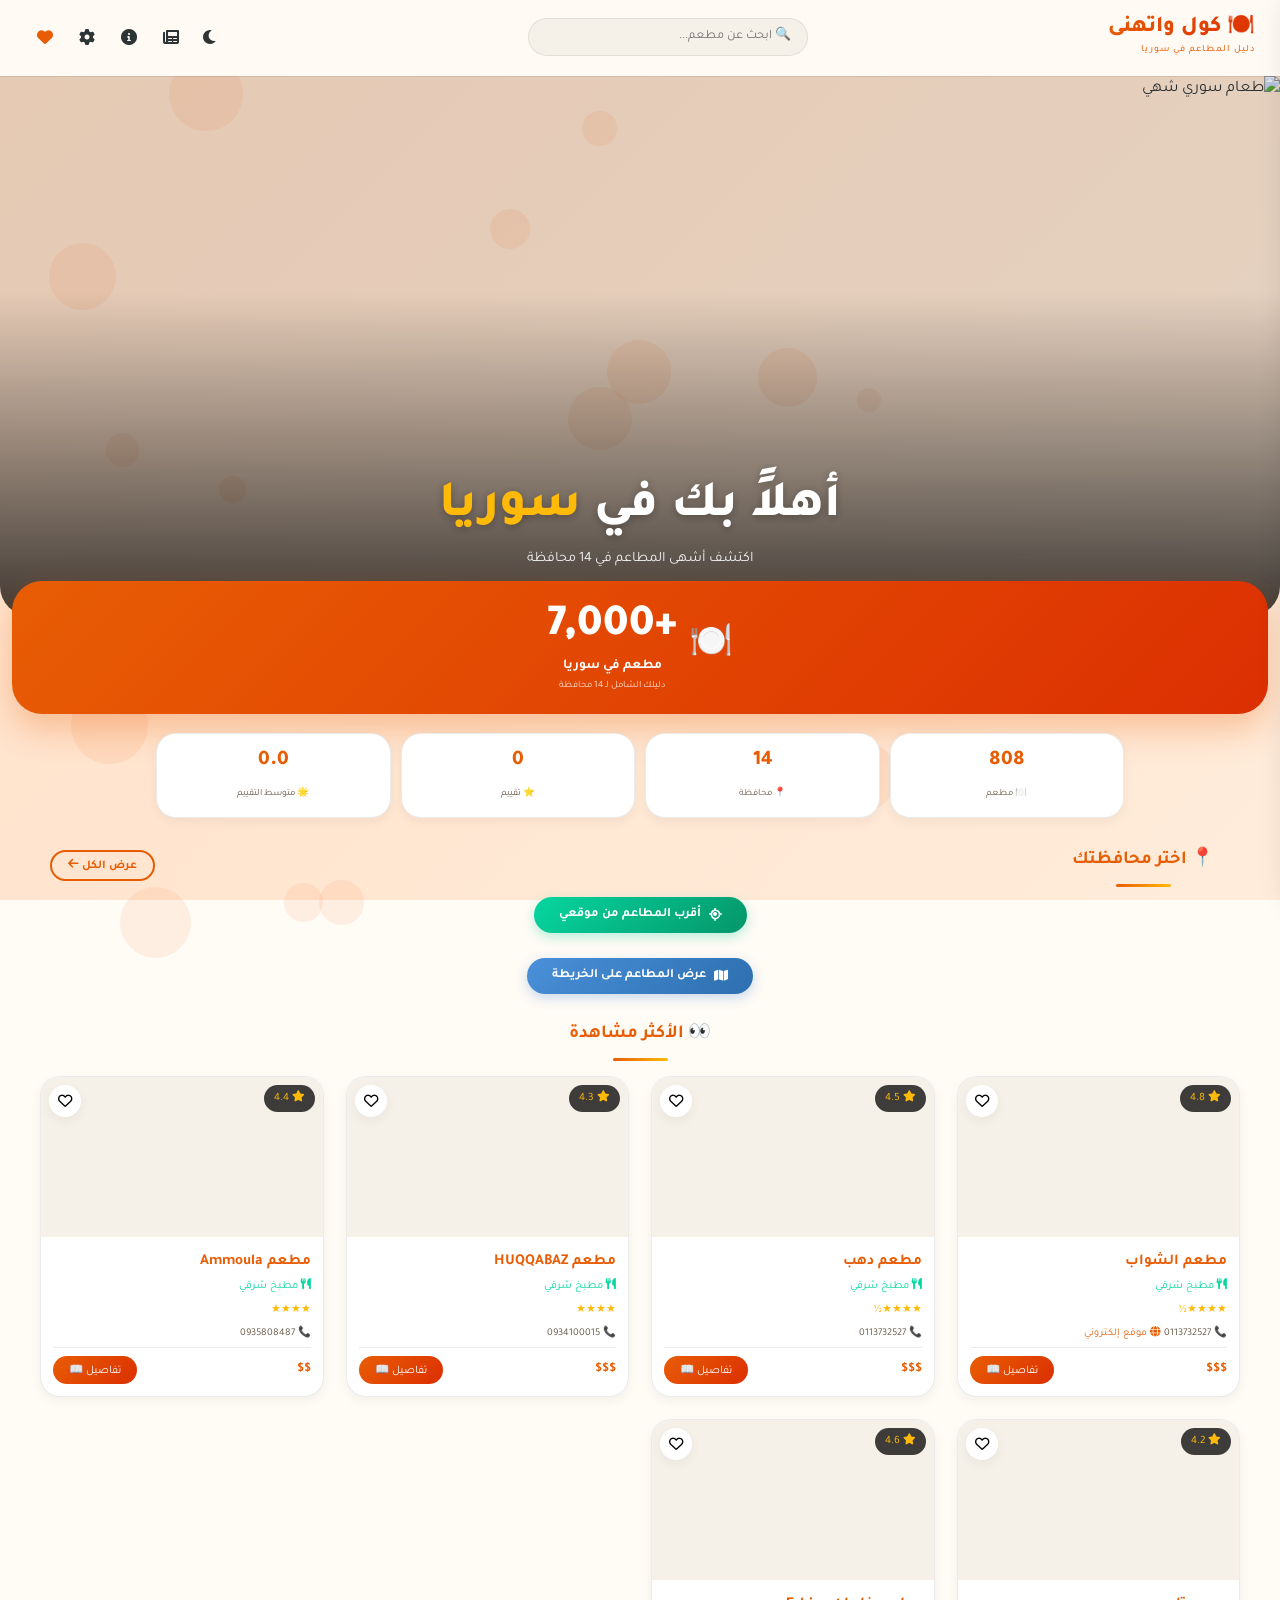
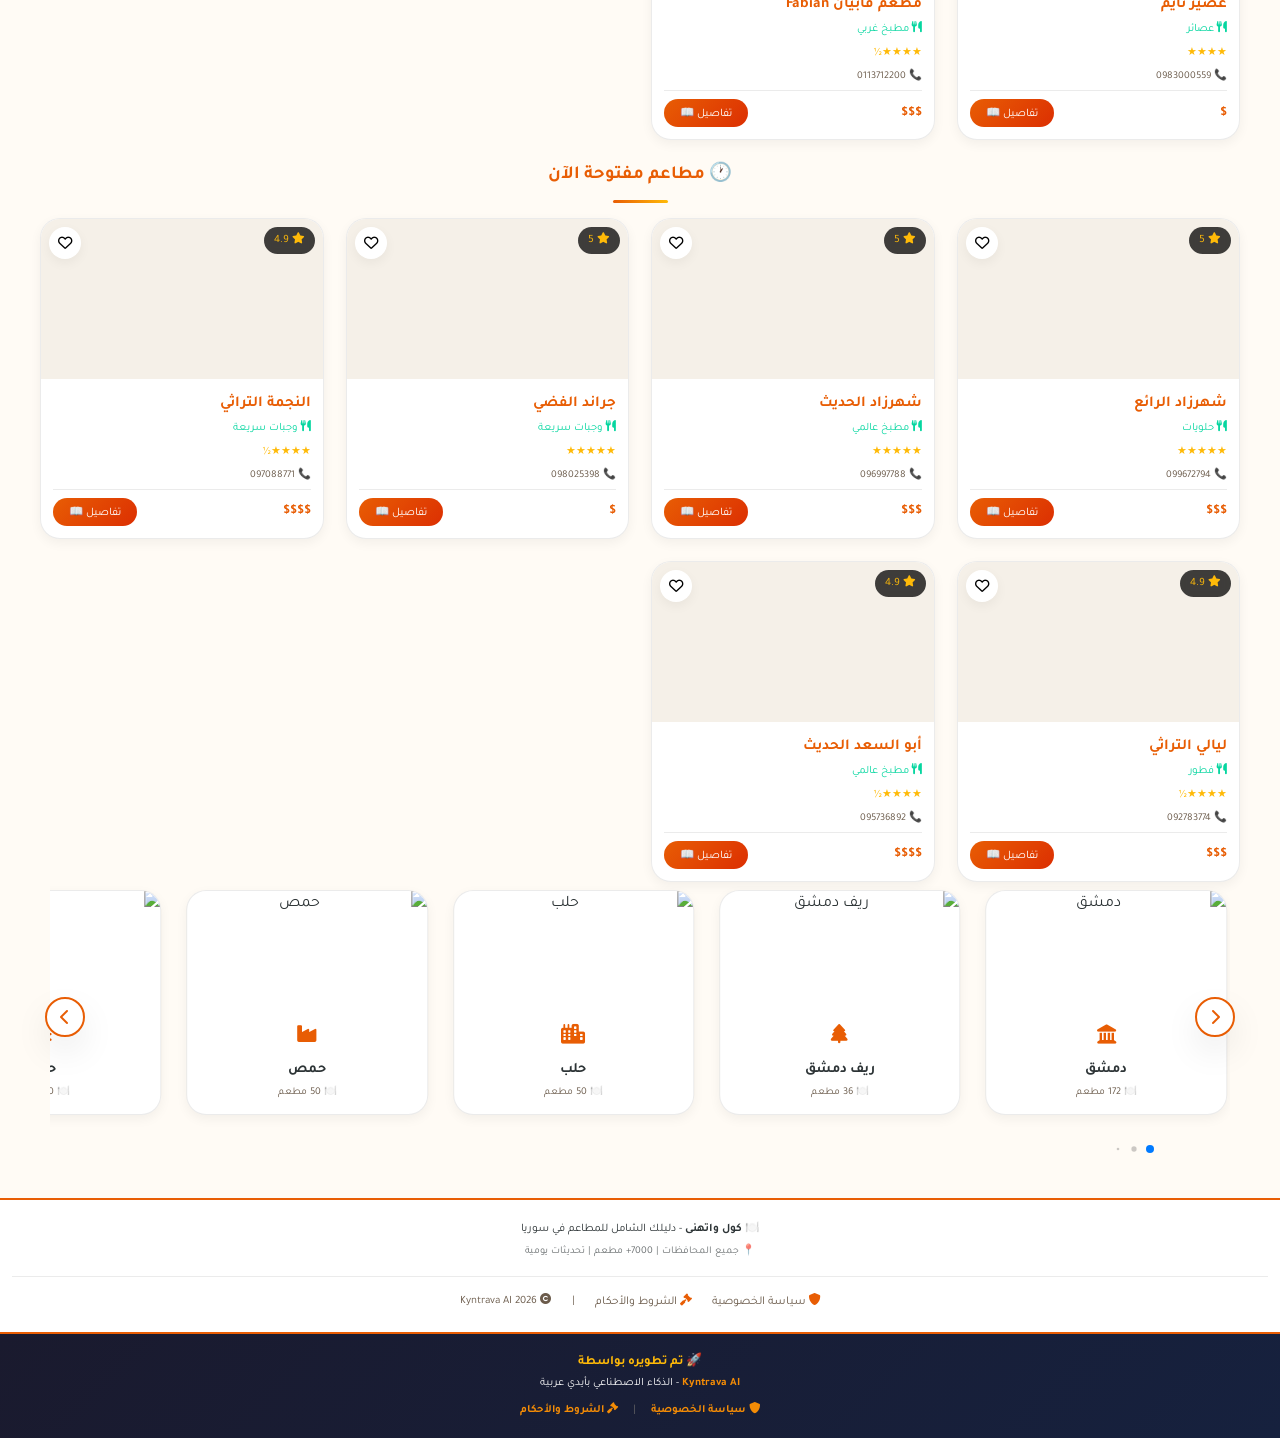
==== commit 92ca4779: "Update index.html" ====
--- a/index.html
+++ b/index.html
@@ -1305,8 +1305,9 @@
         <div class="hero-slider">
             <div class="swiper heroSwiper">
                 <div class="swiper-wrapper">
+                    <!-- تم تغيير الصورة هنا إلى صورة طعام -->
                     <div class="swiper-slide hero-slide">
-                        <img src="https://images.pexels.com/photos/260922/pexels-photo-260922.jpeg?auto=compress&cs=tinysrgb&w=1200" alt="Syrian Restaurant" loading="eager">
+                        <img src="https://images.pexels.com/photos/1640777/pexels-photo-1640777.jpeg?auto=compress&cs=tinysrgb&w=1200" alt="طعام سوري شهي" loading="eager">
                         <div class="hero-overlay"></div>
                         <div class="hero-content">
                             <h1>أهلاً بك في <span>سوريا</span></h1>
@@ -1365,13 +1366,7 @@
             </button>
         </div>
 
-        <!-- ============ RANDOM BUTTON ============ -->
-        <div class="random-restaurant-container">
-            <button class="random-btn" onclick="showRandomRestaurant()">
-                <i class="fas fa-dice"></i> جرب مطعم جديد 🎲
-            </button>
-            <p class="random-hint">اكتشف مطاعم لم تجربها من قبل</p>
-        </div>
+</div>
 
         <!-- ============ MAP BUTTON ============ -->
         <div style="text-align:center;margin:5px 0 15px;">
@@ -2025,8 +2020,34 @@
     return restaurants;
 }
 
+// ============ ADD SHAWAB RESTAURANT ============
+const shawabRestaurant = {
+    id: "shawab_restaurant",
+    name: "مطعم الشواب",
+    cuisine: "مطبخ شرقي",
+    rating: 4.8,
+    priceRange: "$$$",
+    priceLevel: 3,
+    description: "مطعم الشواب يقدم أشهى المأكولات الشرقية والمشاوي في دمشق. تجربة طعام فريدة من نوعها مع أجواء راقية وخدمة ممتازة. يشتهر المطعم بمشاوي اللحم على الفحم والمقبلات الشرقية الأصيلة.",
+    address: "دمشق - المالكي",
+    phone: "0113732527",
+    lat: 33.5195,
+    lng: 36.2800,
+    openingHours: "11:00 صباحاً - 12:00 منتصف الليل",
+    hourStart: 11,
+    hourEnd: 24,
+    image: "https://images.pexels.com/photos/262978/pexels-photo-262978.jpeg?w=600&h=400&random=shawab",
+    reviews: [],
+    views: 100,
+    website: "https://haidergiyasmahfoud-wq.github.io/Shawab-" // الموقع الإلكتروني
+};
+
+// ============ INIT DATA ============
 const allRestaurants = {};
 provinces.forEach(p => { allRestaurants[p] = generateRestaurants(p, 50); });
+
+// إضافة مطعم الشواب إلى دمشق
+allRestaurants['دمشق'].unshift(shawabRestaurant);
 
 // ============ FAVORITES ============
 let favorites = JSON.parse(localStorage.getItem('restaurant_favorites') || '[]');
@@ -2258,6 +2279,8 @@
     const distHTML = distance !== null ? `<span class="distance-badge"><i class="fas fa-location-dot"></i> ${distance.toFixed(1)} كم</span>` : '';
     const starsHTML = '★'.repeat(Math.floor(rest.rating)) + (rest.rating%1>=0.5?'½':'') + '☆'.repeat(5-Math.ceil(rest.rating));
     const phoneDisplay = rest.phone ? `<small style="color:var(--text-secondary);font-size:0.65rem;">📞 ${rest.phone}</small>` : '';
+    // إضافة أيقونة الموقع الإلكتروني إذا كان موجوداً
+    const websiteDisplay = rest.website ? `<small style="color:var(--primary);font-size:0.65rem;"><i class="fas fa-globe"></i> موقع إلكتروني</small>` : '';
     return `
         <div class="restaurant-card" onclick="showRestaurantDetails('${province}', '${rest.id}')">
             <div class="restaurant-image">
@@ -2272,6 +2295,7 @@
                 <div class="restaurant-cuisine"><i class="fas fa-utensils"></i> ${rest.cuisine}</div>
                 <div class="star-rating-small">${starsHTML}</div>
                 ${phoneDisplay}
+                ${websiteDisplay}
                 <div class="restaurant-footer">
                     <span class="price-range">${rest.priceRange}</span>
                     <button class="btn-details" onclick="event.stopPropagation(); showRestaurantDetails('${province}', '${rest.id}')">تفاصيل 📖</button>
@@ -2635,6 +2659,7 @@
                     ${r.cuisine}<br>
                     ⭐ ${r.rating}/5<br>
                     📍 ${r.province}<br>
+                    ${r.website ? `<a href="${r.website}" target="_blank" style="color:#E85D04;">🌐 موقع إلكتروني</a><br>` : ''}
                     <button onclick="showRestaurantDetails('${r.province}','${r.id}');closeModal();" style="background:#E85D04;color:white;border:none;padding:4px 12px;border-radius:20px;cursor:pointer;">عرض التفاصيل</button>
                 `);
                 marker._restaurant = { province: r.province, id: r.id };
@@ -2774,6 +2799,17 @@
         document.getElementById('modalWhatsapp').style.display = 'inline-flex';
     } else {
         document.getElementById('modalWhatsapp').style.display = 'none';
+    }
+    // إضافة زر الموقع الإلكتروني إذا كان موجوداً
+    const websiteBtn = document.createElement('button');
+    websiteBtn.style.cssText = 'background:var(--primary);color:white;border:none;padding:10px 18px;border-radius:50px;cursor:pointer;margin-top:8px;width:100%;font-family:Tajawal,sans-serif;font-size:0.85rem;display:flex;align-items:center;justify-content:center;gap:6px;';
+    websiteBtn.innerHTML = '<i class="fas fa-globe"></i> 🌐 زيارة الموقع الإلكتروني';
+    websiteBtn.onclick = () => { if (rest.website) { window.open(rest.website, '_blank'); } else { showToast('لا يوجد موقع إلكتروني'); } };
+    const existingBtn = document.querySelector('.website-btn');
+    if (existingBtn) existingBtn.remove();
+    if (rest.website) {
+        websiteBtn.className = 'website-btn';
+        document.getElementById('modalWhatsapp').after(websiteBtn);
     }
     setupShareButtons(province, rest);
     renderReviews(rest);
@@ -2941,6 +2977,18 @@
                             return `<td>${rest?.phone || 'N/A'}</td>`;
                         }).join('')}
                     </tr>
+                    ${currentCompareList.some(item => {
+                        const rest = allRestaurants[item.province]?.find(r => r.id === item.id);
+                        return rest?.website;
+                    }) ? `
+                    <tr>
+                        <td>🌐 الموقع الإلكتروني</td>
+                        ${currentCompareList.map(item => {
+                            const rest = allRestaurants[item.province]?.find(r => r.id === item.id);
+                            return `<td>${rest?.website ? `<a href="${rest.website}" target="_blank" style="color:var(--primary);">زيارة</a>` : 'لا يوجد'}</td>`;
+                        }).join('')}
+                    </tr>
+                    ` : ''}
                 </tbody>
             </table>
             <button onclick="document.getElementById('compareResultsContainer').innerHTML=''" style="margin-top:10px;background:var(--primary);color:white;border:none;padding:6px 16px;border-radius:50px;cursor:pointer;font-family:'Tajawal',sans-serif;">إغلاق</button>
@@ -3121,7 +3169,8 @@
         lat: coords.lat + (Math.random() - 0.5) * 0.02,
         lng: coords.lng + (Math.random() - 0.5) * 0.02,
         reviews: [],
-        views: 0
+        views: 0,
+        website: '' // إضافة حقل الموقع الإلكتروني للمطاعم المضافة
     };
     allRestaurants[province].unshift(newRest);
     // Save to localStorage
@@ -3361,6 +3410,7 @@
 console.log('📊 عدد المطاعم المحملة:', Object.values(allRestaurants).reduce((sum, arr) => sum + arr.length, 0));
 console.log('❤️ عدد المفضلة:', favorites.length);
 console.log('⭐ عدد النقاط:', userPoints);
+console.log('🌐 مطعم الشواب: تمت إضافته مع الموقع الإلكتروني');
 </script>
 </body>
-</html>+</html>
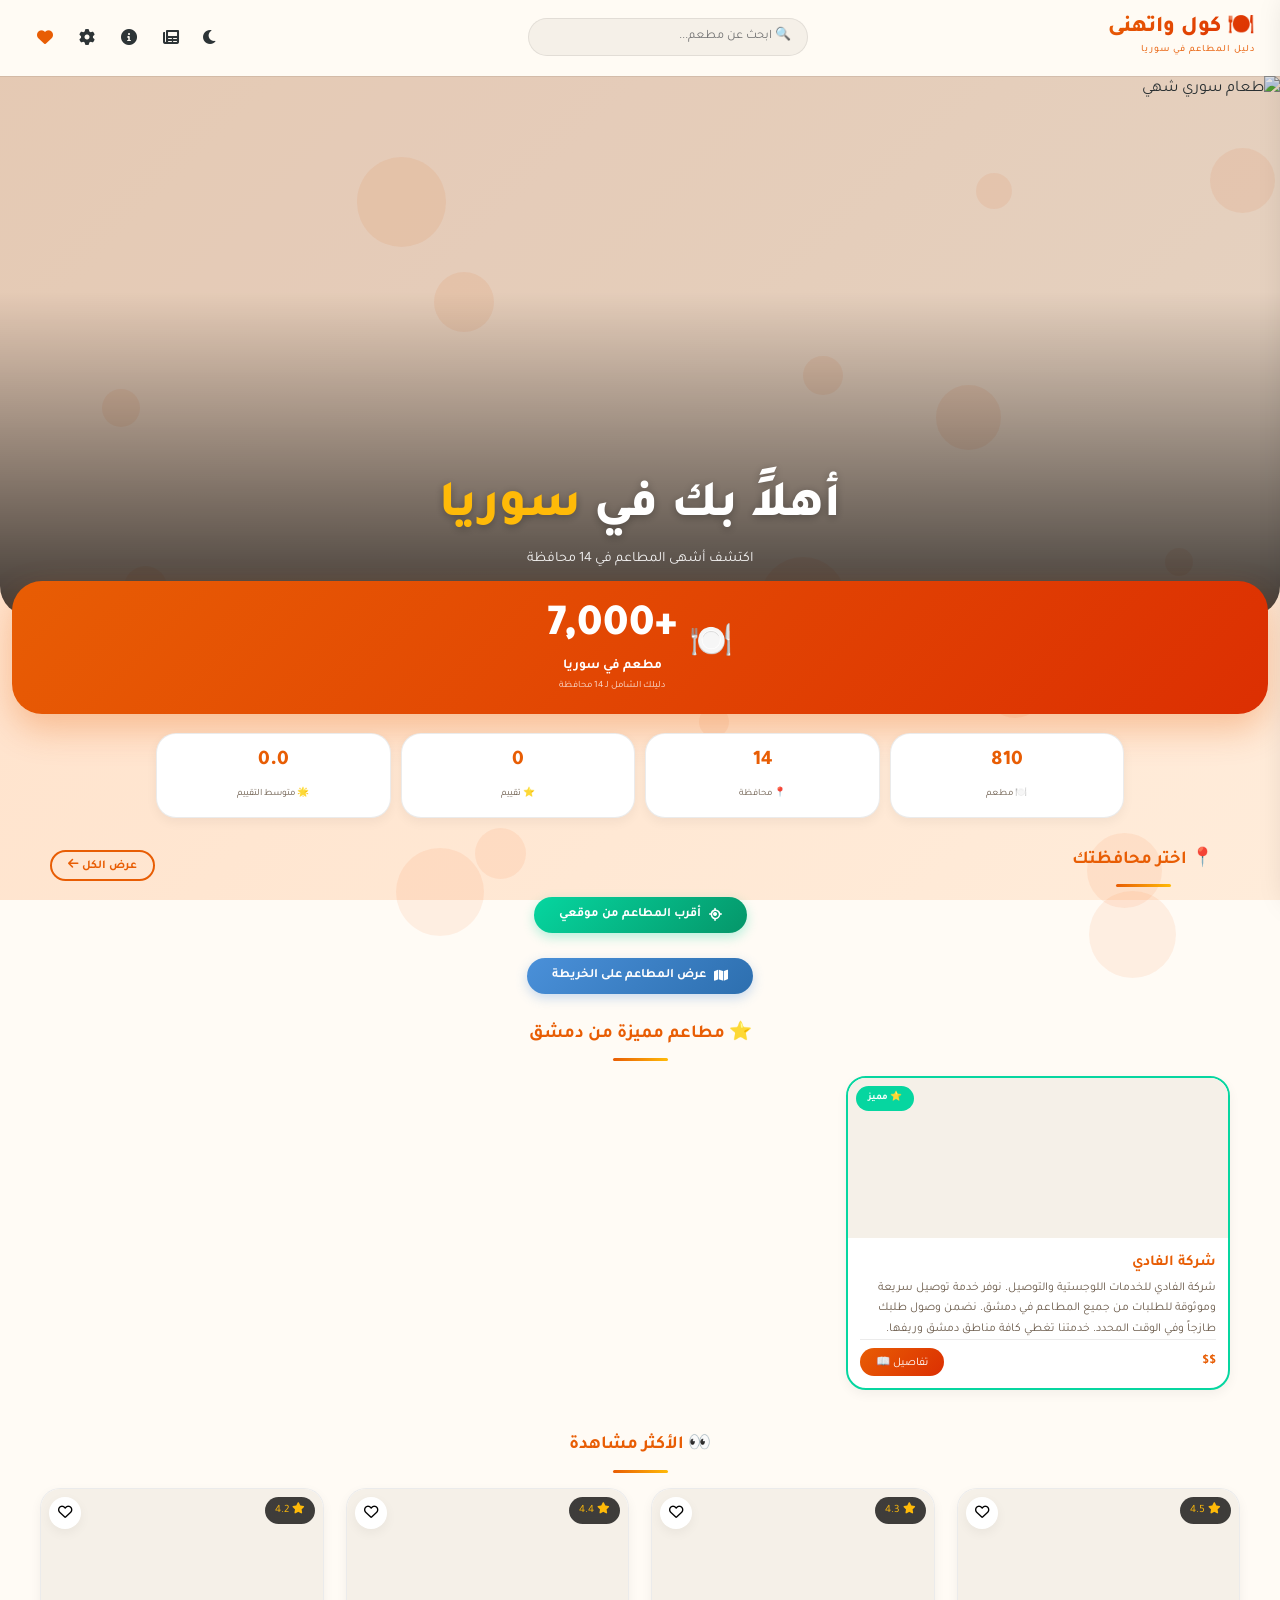
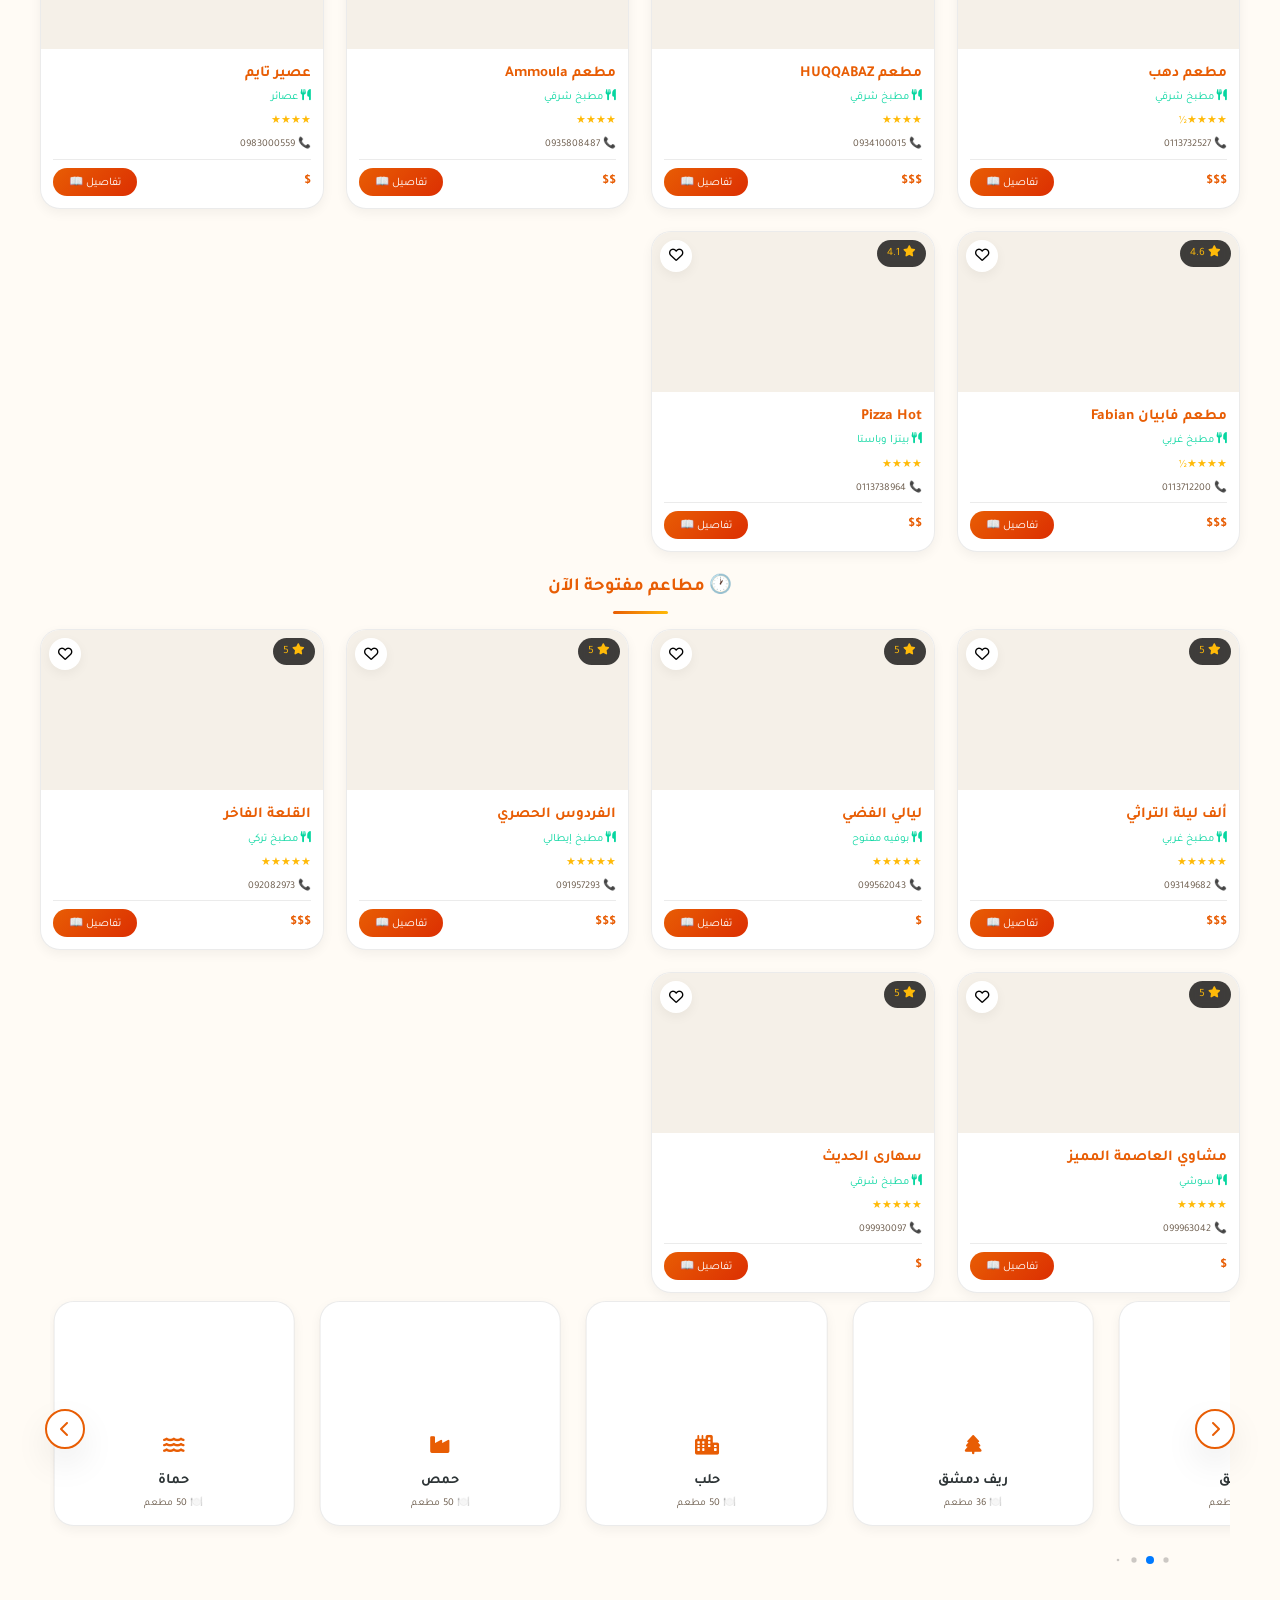
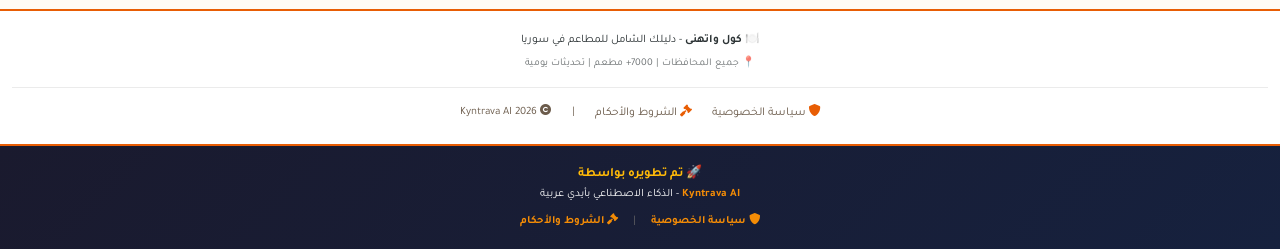
==== commit 7d95dcb5: "Update index.html" ====
--- a/index.html
+++ b/index.html
@@ -1142,6 +1142,131 @@
             .articles-grid { grid-template-columns: repeat(4, 1fr); }
             .search-bar-desktop input { width: 280px; }
         }
+
+        /* ============ MENU MODAL ============ */
+        .menu-modal-content {
+            max-width: 600px;
+            margin: auto;
+            background: var(--bg-card);
+            border-radius: var(--radius-xl);
+            padding: 20px;
+            animation: slideUp 0.4s cubic-bezier(0.4, 0, 0.2, 1);
+            max-height: 85vh;
+            overflow-y: auto;
+            color: var(--text);
+        }
+        .menu-modal-content .menu-item {
+            display: flex;
+            justify-content: space-between;
+            align-items: center;
+            padding: 10px 0;
+            border-bottom: 1px solid var(--border);
+        }
+        .menu-modal-content .menu-item .item-details {
+            display: flex;
+            flex-direction: column;
+        }
+        .menu-modal-content .menu-item .item-name {
+            font-weight: 700;
+            font-size: 0.9rem;
+            color: var(--primary);
+        }
+        .menu-modal-content .menu-item .item-desc {
+            font-size: 0.7rem;
+            color: var(--text-secondary);
+        }
+        .menu-modal-content .menu-item .item-price {
+            font-weight: 700;
+            color: var(--primary);
+            font-size: 0.85rem;
+        }
+        .menu-modal-content .menu-item .order-btn {
+            background: var(--accent);
+            color: white;
+            border: none;
+            padding: 4px 12px;
+            border-radius: 50px;
+            cursor: pointer;
+            font-family: 'Tajawal', sans-serif;
+            font-size: 0.7rem;
+            font-weight: 700;
+            transition: transform 0.2s;
+        }
+        .menu-modal-content .menu-item .order-btn:active { transform: scale(0.95); }
+        .menu-modal-content .order-summary {
+            margin-top: 15px;
+            padding: 10px;
+            background: var(--info-bg);
+            border-radius: var(--radius-sm);
+            display: flex;
+            justify-content: space-between;
+            align-items: center;
+            flex-wrap: wrap;
+        }
+        .menu-modal-content .order-summary .total-price {
+            font-weight: 700;
+            color: var(--primary);
+        }
+        .menu-modal-content .order-summary .send-order-btn {
+            background: #25D366;
+            color: white;
+            border: none;
+            padding: 8px 18px;
+            border-radius: 50px;
+            cursor: pointer;
+            font-family: 'Tajawal', sans-serif;
+            font-size: 0.75rem;
+            font-weight: 700;
+        }
+
+        /* ============ RECOMMENDED CARD ============ */
+        .recommended-card {
+            background: var(--bg-card);
+            border-radius: var(--radius);
+            overflow: hidden;
+            border: 2px solid var(--accent);
+            transition: all 0.4s ease;
+            cursor: pointer;
+            box-shadow: var(--shadow-sm);
+            position: relative;
+        }
+        .recommended-card:hover {
+            transform: translateY(-5px);
+            box-shadow: var(--shadow-hover);
+        }
+        .recommended-card .restaurant-image { height: 160px; overflow: hidden; position: relative; }
+        .recommended-card .restaurant-image img { width: 100%; height: 100%; object-fit: cover; }
+        .recommended-card .badge-recommended {
+            position: absolute;
+            top: 8px;
+            left: 8px;
+            background: var(--accent);
+            color: white;
+            padding: 4px 12px;
+            border-radius: 50px;
+            font-size: 0.6rem;
+            font-weight: 700;
+            z-index: 2;
+        }
+        .recommended-card .restaurant-info { padding: 12px; }
+        .recommended-card .restaurant-info h3 { font-size: 0.95rem; color: var(--primary); }
+        .recommended-card .restaurant-info p { font-size: 0.75rem; color: var(--text-secondary); }
+
+        #recommendedGrid {
+            display: grid;
+            grid-template-columns: 1fr;
+            gap: 14px;
+            max-width: 1200px;
+            margin: 0 auto;
+            padding: 0 10px 20px;
+        }
+
+        @media (min-width: 640px) {
+            #recommendedGrid { grid-template-columns: repeat(2, 1fr); }
+        }
+        @media (min-width: 1024px) {
+            #recommendedGrid { grid-template-columns: repeat(3, 1fr); }
+        }
     </style>
 </head>
 <body>
@@ -1288,7 +1413,6 @@
         <div class="menu-link" onclick="closeMobileMenu(); showRandomRestaurant();">
             <i class="fas fa-dice"></i> <span>جرب مطعم عشوائي 🎲</span>
         </div>
-        <!-- ===== روابط سياسة الخصوصية في القائمة الجانبية ===== -->
         <div class="menu-divider"></div>
         <div class="menu-link" onclick="window.location.href='privacy-terms.html'">
             <i class="fas fa-shield-alt"></i> <span>سياسة الخصوصية</span>
@@ -1373,6 +1497,12 @@
             <button class="map-btn" onclick="showMapView()">
                 <i class="fas fa-map"></i> عرض المطاعم على الخريطة
             </button>
+        </div>
+
+        <!-- ============ RECOMMENDED RESTAURANTS ============ -->
+        <div id="recommendedContainer">
+            <h2 class="section-title">⭐ مطاعم مميزة من دمشق</h2>
+            <div id="recommendedGrid"></div>
         </div>
 
         <!-- ============ MOST VIEWED ============ -->
@@ -1440,7 +1570,6 @@
         <div id="adminReviewsList" class="admin-list"></div>
     </div>
 
-    <!-- ===== روابط سياسة الخصوصية في لوحة التحكم ===== -->
     <div class="admin-card">
         <h3>🔗 روابط سريعة</h3>
         <div style="display:flex;gap:15px;flex-wrap:wrap;justify-content:center;">
@@ -1468,6 +1597,11 @@
         <div class="info-row" id="modalHours"></div>
         <div class="info-row" id="modalPrice"></div>
         <div id="modalMap" class="google-map"></div>
+        
+        <!-- ===== MENU BUTTON ===== -->
+        <button id="modalMenuBtn" class="whatsapp-order" style="background:var(--primary);" onclick="showMenuModal()">
+            <i class="fas fa-utensils"></i> 📋 عرض القائمة
+        </button>
         
         <!-- ===== BOOKING FORM ===== -->
         <div class="booking-form">
@@ -1513,6 +1647,20 @@
     </div>
 </div>
 
+<!-- ============ MENU MODAL ============ -->
+<div id="menuModal" class="modal" onclick="if(event.target===this) closeMenuModal()">
+    <div class="menu-modal-content">
+        <button class="modal-close" onclick="closeMenuModal()"><i class="fas fa-times"></i></button>
+        <h2 style="color:var(--primary);margin-bottom:10px;">📋 قائمة طعام مطعم الشواب</h2>
+        <div id="menuItems"></div>
+        <div class="order-summary" id="orderSummary">
+            <span>السلة: <span id="cartCount">0</span> طبق</span>
+            <span class="total-price" id="cartTotal">0 ل.س</span>
+            <button class="send-order-btn" onclick="sendOrderViaWhatsapp()"><i class="fab fa-whatsapp"></i> إرسال الطلب</button>
+        </div>
+    </div>
+</div>
+
 <!-- ============ COMPARE PANEL ============ -->
 <div class="compare-panel" id="comparePanel">
     <div class="compare-header">
@@ -1555,7 +1703,6 @@
         <div class="dev-text">
             <h4>🚀 تم تطويره بواسطة</h4>
             <p><a href="#" target="_blank">Kyntrava AI</a> - الذكاء الاصطناعي بأيدي عربية</p>
-            <!-- ===== روابط سياسة الخصوصية في الفوتر السفلي ===== -->
             <div style="display:flex;gap:15px;justify-content:center;flex-wrap:wrap;margin-top:8px;">
                 <a href="privacy-terms.html" style="color:#F48C06;text-decoration:none;font-size:0.7rem;transition:0.3s;">
                     <i class="fas fa-shield-alt"></i> سياسة الخصوصية
@@ -1596,7 +1743,6 @@
     document.documentElement.setAttribute('data-theme', isDark ? '' : 'dark');
     localStorage.setItem('darkMode', isDark ? '' : 'dark');
 }
-// Auto detect system dark mode
 if (window.matchMedia && window.matchMedia('(prefers-color-scheme: dark)').matches && !localStorage.getItem('darkMode')) {
     document.documentElement.setAttribute('data-theme', 'dark');
 }
@@ -1884,7 +2030,10 @@
     {id:"r168",name:"مطعم شاورما أرت",cuisine:"شاورما",rating:4.4,priceRange:"$",priceLevel:1,description:"شاورما أرت",address:"دمشق",phone:"0953281121",lat:33.522,lng:36.296,openingHours:"10:00 صباحاً - 2:00 بعد منتصف الليل"},
     {id:"r169",name:"Qshrimp",cuisine:"مأكولات بحرية",rating:4.5,priceRange:"$$$",priceLevel:3,description:"كيوشرمب",address:"دمشق",phone:"0941434333",lat:33.514,lng:36.291,openingHours:"11:00 صباحاً - 11:00 مساءً"},
     {id:"r170",name:"Ultra Vista",cuisine:"مطبخ عالمي",rating:4.3,priceRange:"$$$",priceLevel:3,description:"مطعم ألترا فيستا",address:"دمشق",phone:"0116110657",lat:33.515,lng:36.292,openingHours:"11:00 صباحاً - 11:00 مساءً"},
-    {id:"r171",name:"مطعم المير",cuisine:"مطبخ شرقي",rating:4.2,priceRange:"$$",priceLevel:2,description:"مطعم المير",address:"دمشق",phone:"0984616616",lat:33.516,lng:36.293,openingHours:"9:00 صباحاً - 10:00 مساءً"}
+    {id:"r171",name:"مطعم المير",cuisine:"مطبخ شرقي",rating:4.2,priceRange:"$$",priceLevel:2,description:"مطعم المير",address:"دمشق",phone:"0984616616",lat:33.516,lng:36.293,openingHours:"9:00 صباحاً - 10:00 مساءً"},
+    {id:"r172",name:"مطعم الشواب",cuisine:"مطبخ شرقي",rating:4.8,priceRange:"$$$",priceLevel:3,description:"مطعم الشواب يقدم أشهى المأكولات الشرقية والمشاوي في دمشق. تجربة طعام فريدة من نوعها مع أجواء راقية وخدمة ممتازة.",address:"دمشق - المالكي",phone:"0113732527",lat:33.5195,lng:36.2800,openingHours:"11:00 صباحاً - 12:00 منتصف الليل",hourStart:11,hourEnd:24,website:"https://haidergiyasmahfoud-wq.github.io/Shawab-",image:"https://images.pexels.com/photos/262978/pexels-photo-262978.jpeg?w=600&h=400&random=shawab",reviews:[],views:0},
+    {id:"r173",name:"حلويات الوسام",cuisine:"حلويات",rating:4.7,priceRange:"$$",priceLevel:2,description:"أشهر محلات الحلويات الشرقية في دمشق، يقدم ألذ الكنافة، البقلاوة، والمعمول. جودة عالية ونكهة لا تُقاوم.",address:"دمشق - شارع بغداد",phone:"0114452926",lat:33.5119,lng:36.2920,openingHours:"8:00 صباحاً - 11:00 مساءً",hourStart:8,hourEnd:23,image:"https://images.pexels.com/photos/699953/pexels-photo-699953.jpeg?w=600&h=400&random=wisam",reviews:[],views:0},
+    {id:"r174",name:"مطعم الشامي الأصيل",cuisine:"مطبخ شرقي",rating:4.6,priceRange:"$$$",priceLevel:3,description:"مطعم تراثي يقدم أشهى المأكولات الشامية الأصيلة. الكبة، اليبرق، والمشاوي على أصولها في أجواء دمشقية عريقة.",address:"دمشق - المالكي",phone:"",lat:33.5197,lng:36.2810,openingHours:"10:00 صباحاً - 12:00 منتصف الليل",hourStart:10,hourEnd:24,image:"https://images.pexels.com/photos/1640777/pexels-photo-1640777.jpeg?w=600&h=400&random=shami",reviews:[],views:0}
 ];
 
 // ============ RIF DIMASHQ REAL RESTAURANTS ============
@@ -1971,6 +2120,30 @@
     }
 ];
 
+// ============ RECOMMENDED RESTAURANTS ============
+const recommendedRestaurants = [
+    {
+        id: "rec1",
+        name: "شركة الفادي",
+        cuisine: "خدمة توصيل",
+        rating: 4.9,
+        priceRange: "$$",
+        priceLevel: 2,
+        description: "شركة الفادي للخدمات اللوجستية والتوصيل. نوفر خدمة توصيل سريعة وموثوقة للطلبات من جميع المطاعم في دمشق. نضمن وصول طلبك طازجاً وفي الوقت المحدد. خدمتنا تغطي كافة مناطق دمشق وريفها.",
+        address: "دمشق",
+        phone: "0113732527",
+        lat: 33.5190,
+        lng: 36.2785,
+        openingHours: "8:00 صباحاً - 12:00 منتصف الليل",
+        hourStart: 8,
+        hourEnd: 24,
+        image: "https://imgur.com/mYw0b1U",
+        reviews: [],
+        views: 0,
+        isDelivery: true
+    }
+];
+
 // ============ GENERATE RESTAURANTS ============
 const restaurantNames = ['أبو السعد', 'الديار', 'الفردوس', 'القصر', 'الزهرة', 'النجمة', 'البستان', 'النخيل', 'سهارى', 'ليالي', 'ألف ليلة', 'بوابة الشام', 'جبل العرب', 'باب توما', 'المأذنة', 'القلعة', 'البارون', 'شهرزاد', 'ميراج', 'رويال', 'جراند', 'بلازا', 'فاخر', 'مشاوي العاصمة', 'سمك وشوي', 'طازج', 'سوريانا'];
 const adjectives = ['الذهبي', 'الفضي', 'التراثي', 'الحديث', 'الفاخر', 'الرائع', 'المميز', 'الحصري'];
@@ -1984,9 +2157,10 @@
     if (realData[province]) {
         return realData[province].map(r => ({
             ...r,
-            image: imagePool[Math.floor(Math.random() * imagePool.length)] + `?w=600&h=400&random=${Math.random()}`,
-            reviews: [],
-            views: 0
+            image: r.image || (imagePool[Math.floor(Math.random() * imagePool.length)] + `?w=600&h=400&random=${Math.random()}`),
+            reviews: r.reviews || [],
+            views: r.views || 0,
+            website: r.website || ''
         }));
     }
     
@@ -2014,40 +2188,16 @@
             lat: coords.lat + (Math.random() - 0.5) * 0.08,
             lng: coords.lng + (Math.random() - 0.5) * 0.08,
             reviews: [],
-            views: 0
+            views: 0,
+            website: ''
         });
     }
     return restaurants;
 }
-
-// ============ ADD SHAWAB RESTAURANT ============
-const shawabRestaurant = {
-    id: "shawab_restaurant",
-    name: "مطعم الشواب",
-    cuisine: "مطبخ شرقي",
-    rating: 4.8,
-    priceRange: "$$$",
-    priceLevel: 3,
-    description: "مطعم الشواب يقدم أشهى المأكولات الشرقية والمشاوي في دمشق. تجربة طعام فريدة من نوعها مع أجواء راقية وخدمة ممتازة. يشتهر المطعم بمشاوي اللحم على الفحم والمقبلات الشرقية الأصيلة.",
-    address: "دمشق - المالكي",
-    phone: "0113732527",
-    lat: 33.5195,
-    lng: 36.2800,
-    openingHours: "11:00 صباحاً - 12:00 منتصف الليل",
-    hourStart: 11,
-    hourEnd: 24,
-    image: "https://images.pexels.com/photos/262978/pexels-photo-262978.jpeg?w=600&h=400&random=shawab",
-    reviews: [],
-    views: 100,
-    website: "https://haidergiyasmahfoud-wq.github.io/Shawab-" // الموقع الإلكتروني
-};
 
 // ============ INIT DATA ============
 const allRestaurants = {};
 provinces.forEach(p => { allRestaurants[p] = generateRestaurants(p, 50); });
-
-// إضافة مطعم الشواب إلى دمشق
-allRestaurants['دمشق'].unshift(shawabRestaurant);
 
 // ============ FAVORITES ============
 let favorites = JSON.parse(localStorage.getItem('restaurant_favorites') || '[]');
@@ -2125,7 +2275,6 @@
     browsingHistory.push({ province, restId, timestamp: Date.now() });
     if (browsingHistory.length > 50) { browsingHistory = browsingHistory.slice(-50); }
     localStorage.setItem('browsingHistory', JSON.stringify(browsingHistory));
-    // Increment view count for the restaurant
     const rest = allRestaurants[province]?.find(r => r.id === restId);
     if (rest) {
         rest.views = (rest.views || 0) + 1;
@@ -2185,7 +2334,6 @@
             }
         });
     }
-    // Sort by rating
     open.sort((a,b) => b.rating - a.rating);
     return open.slice(0, limit);
 }
@@ -2279,7 +2427,6 @@
     const distHTML = distance !== null ? `<span class="distance-badge"><i class="fas fa-location-dot"></i> ${distance.toFixed(1)} كم</span>` : '';
     const starsHTML = '★'.repeat(Math.floor(rest.rating)) + (rest.rating%1>=0.5?'½':'') + '☆'.repeat(5-Math.ceil(rest.rating));
     const phoneDisplay = rest.phone ? `<small style="color:var(--text-secondary);font-size:0.65rem;">📞 ${rest.phone}</small>` : '';
-    // إضافة أيقونة الموقع الإلكتروني إذا كان موجوداً
     const websiteDisplay = rest.website ? `<small style="color:var(--primary);font-size:0.65rem;"><i class="fas fa-globe"></i> موقع إلكتروني</small>` : '';
     return `
         <div class="restaurant-card" onclick="showRestaurantDetails('${province}', '${rest.id}')">
@@ -2347,19 +2494,17 @@
         restaurants.sort((a,b) => a._distance - b._distance);
     }
     
-    // Advanced filters
     if (advancedFilters.rating > 0) restaurants = restaurants.filter(r => r.rating >= advancedFilters.rating);
     
     currentProvince = province;
     const container = document.getElementById('cityPagesContainer');
     
-    // Show skeleton loading first
     const gridHtml = restaurants.map(r => createRestaurantCard(province, r, activeFilters.sort==='nearest'&&userLocation?r._distance:null)).join('');
     
     container.innerHTML = `
         <div class="city-page active">
             <button class="back-btn" onclick="goBack()"><i class="fas fa-arrow-right"></i> العودة للرئيسية</button>
-            <div class="city-header"><h2>📍 ${province}</h2><p>🌟 ${restaurants.length} مطعم ${province === 'دمشق' || province === 'ريف دمشق' ? 'حقيقي' : ''}</p></div>
+            <div class="city-header"><h2>📍 ${province}</h2><p>🌟 ${restaurants.length} مطعم</p></div>
             
             <button class="advanced-filter-toggle" onclick="toggleAdvancedFilters()">
                 <i class="fas fa-sliders-h"></i> تصفية متقدمة
@@ -2631,7 +2776,6 @@
         </div>
     `;
     window.scrollTo({ top: 0, behavior: 'smooth' });
-    // Initialize Leaflet map
     setTimeout(() => {
         const mapContainer = document.getElementById('mapContainer');
         if (mapContainer && typeof L !== 'undefined') {
@@ -2667,7 +2811,6 @@
             });
             map.invalidateSize();
         } else {
-            // Fallback
             mapContainer.innerHTML = `
                 <div style="padding:20px;text-align:center;background:var(--bg-input);border-radius:var(--radius);height:100%;display:flex;flex-direction:column;align-items:center;justify-content:center;">
                     <i class="fas fa-map" style="font-size:3rem;color:var(--primary);margin-bottom:10px;"></i>
@@ -2777,6 +2920,83 @@
 let reviewImages = [];
 let currentCompareList = JSON.parse(localStorage.getItem('compareList') || '[]');
 
+// ============ MENU SYSTEM ============
+const shawabMenu = [
+    { name: "مشاوي مشكلة", desc: "تشكيلة من اللحم المشوي على الفحم مع أرز وخضار", price: 15000 },
+    { name: "شيش طاووق", desc: "صدور دجاج متبلة ومشوية على الفحم مع الخضار", price: 12000 },
+    { name: "لحم بالعظم", desc: "لحم ضأن مطبوخ ببطء مع البهارات والتوابل", price: 18000 },
+    { name: "كبة مشوية", desc: "كبة لحم محشية بالجوز والبصل مشوية على الفحم", price: 10000 },
+    { name: "مقبلات مشكلة", desc: "حمص، متبل، ورق عنب، فلافل، مكدوس", price: 8000 },
+    { name: "سلطة خضراء", desc: "خيار، طماطم، خس، فجل، بقدونس مع عصير الليمون", price: 5000 },
+    { name: "أرز بخاري", desc: "أرز بنكهة البهارات مع اللحم المفروم والمكسرات", price: 7000 },
+    { name: "كنافة نابلسية", desc: "كنافة بالجبنة مع القطر والمكسرات", price: 8000 }
+];
+
+let orderCart = [];
+
+function showMenuModal() {
+    const modal = document.getElementById('menuModal');
+    const container = document.getElementById('menuItems');
+    container.innerHTML = shawabMenu.map((item, index) => `
+        <div class="menu-item">
+            <div class="item-details">
+                <span class="item-name">${item.name}</span>
+                <span class="item-desc">${item.desc}</span>
+            </div>
+            <div style="display:flex;align-items:center;gap:8px;">
+                <span class="item-price">${item.price.toLocaleString()} ل.س</span>
+                <button class="order-btn" onclick="addToCart(${index})">➕ طلب</button>
+            </div>
+        </div>
+    `).join('');
+    modal.classList.add('active');
+    document.body.style.overflow = 'hidden';
+    updateCartSummary();
+}
+
+function closeMenuModal() {
+    document.getElementById('menuModal').classList.remove('active');
+    document.body.style.overflow = '';
+}
+
+function addToCart(index) {
+    const item = shawabMenu[index];
+    const existing = orderCart.find(i => i.index === index);
+    if (existing) {
+        existing.qty += 1;
+    } else {
+        orderCart.push({ ...item, index, qty: 1 });
+    }
+    updateCartSummary();
+    showToast(`تمت إضافة ${item.name} إلى السلة 🛒`);
+}
+
+function updateCartSummary() {
+    const totalItems = orderCart.reduce((sum, i) => sum + i.qty, 0);
+    const totalPrice = orderCart.reduce((sum, i) => sum + (i.price * i.qty), 0);
+    document.getElementById('cartCount').textContent = totalItems;
+    document.getElementById('cartTotal').textContent = totalPrice.toLocaleString() + ' ل.س';
+}
+
+function sendOrderViaWhatsapp() {
+    if (orderCart.length === 0) { showToast('السلة فارغة! أضف أطباقاً أولاً'); return; }
+    const rest = allRestaurants['دمشق']?.find(r => r.name === 'مطعم الشواب');
+    if (!rest) { showToast('لم نتمكن من العثور على المطعم'); return; }
+    let orderText = `🍽️ طلب جديد من مطعم الشواب\n\n`;
+    orderCart.forEach(item => {
+        orderText += `• ${item.name} (${item.qty}) - ${(item.price * item.qty).toLocaleString()} ل.س\n`;
+    });
+    orderText += `\n💰 المجموع: ${orderCart.reduce((sum, i) => sum + (i.price * i.qty), 0).toLocaleString()} ل.س`;
+    orderText += `\n\n📞 اسمي: [اكتب اسمك]\n📍 العنوان: [اكتب عنوانك]`;
+    const phone = rest.phone || '0113732527';
+    window.open(`https://wa.me/963${phone}?text=${encodeURIComponent(orderText)}`, '_blank');
+    updatePoints(3, '📦 طلب عبر القائمة');
+    orderCart = [];
+    updateCartSummary();
+    closeMenuModal();
+}
+
+// ============ SHOW RESTAURANT DETAILS ============
 window.showRestaurantDetails = function(province, restId) {
     const rest = allRestaurants[province].find(r => r.id === restId);
     if (!rest) return;
@@ -2793,6 +3013,15 @@
     document.getElementById('modalHours').innerHTML = `<i class="fas fa-clock"></i> 🕐 ${rest.openingHours}`;
     document.getElementById('modalPrice').innerHTML = `<i class="fas fa-tag"></i> 💰 ${rest.priceRange}`;
     document.getElementById('modalMap').innerHTML = `<iframe width="100%" height="180" style="border:0;border-radius:15px;" loading="lazy" allowfullscreen referrerpolicy="no-referrer-when-downgrade" src="https://www.google.com/maps/embed/v1/place?key=AIzaSyBFw0Qbyq9zTFTd-tUY6dZWTgaQzuU17R8&q=${rest.lat},${rest.lng}&zoom=15&language=ar"></iframe>`;
+    
+    // Show menu button only for Shawab restaurant
+    const menuBtn = document.getElementById('modalMenuBtn');
+    if (rest.name === 'مطعم الشواب') {
+        menuBtn.style.display = 'block';
+    } else {
+        menuBtn.style.display = 'none';
+    }
+    
     const whatsappMsg = `مرحباً، أرغب بالطلب من مطعم ${rest.name} في ${province}%0Aالاسم: [اكتب اسمك]%0Aالطلب: [اكتب طلبك]`;
     if (rest.phone) {
         document.getElementById('modalWhatsapp').onclick = () => window.open(`https://wa.me/963${rest.phone}?text=${whatsappMsg}`, '_blank');
@@ -2800,7 +3029,8 @@
     } else {
         document.getElementById('modalWhatsapp').style.display = 'none';
     }
-    // إضافة زر الموقع الإلكتروني إذا كان موجوداً
+    
+    // Website button
     const websiteBtn = document.createElement('button');
     websiteBtn.style.cssText = 'background:var(--primary);color:white;border:none;padding:10px 18px;border-radius:50px;cursor:pointer;margin-top:8px;width:100%;font-family:Tajawal,sans-serif;font-size:0.85rem;display:flex;align-items:center;justify-content:center;gap:6px;';
     websiteBtn.innerHTML = '<i class="fas fa-globe"></i> 🌐 زيارة الموقع الإلكتروني';
@@ -2811,6 +3041,7 @@
         websiteBtn.className = 'website-btn';
         document.getElementById('modalWhatsapp').after(websiteBtn);
     }
+    
     setupShareButtons(province, rest);
     renderReviews(rest);
     initStarInput();
@@ -2819,7 +3050,6 @@
     document.getElementById('reviewImage').value = '';
     document.getElementById('restaurantModal').classList.add('active');
     document.body.style.overflow = 'hidden';
-    // Set default booking date
     const today = new Date().toISOString().split('T')[0];
     document.getElementById('bookingDate').value = today;
     document.getElementById('bookingDate').min = today;
@@ -2860,7 +3090,6 @@
     if (rest.phone) {
         window.open(`https://wa.me/963${rest.phone}?text=${encodeURIComponent(message)}`, '_blank');
     } else {
-        // Fallback email
         window.location.href = `mailto:booking@wheretoeat.today?subject=حجز طاولة في ${rest.name}&body=${encodeURIComponent(message)}`;
     }
     updatePoints(3, '📅 حجز طاولة');
@@ -3170,10 +3399,9 @@
         lng: coords.lng + (Math.random() - 0.5) * 0.02,
         reviews: [],
         views: 0,
-        website: '' // إضافة حقل الموقع الإلكتروني للمطاعم المضافة
+        website: ''
     };
     allRestaurants[province].unshift(newRest);
-    // Save to localStorage
     try {
         const cache = {};
         for (const p in allRestaurants) {
@@ -3233,6 +3461,28 @@
 
 // ============ RENDER HOME SECTIONS ============
 function renderHomeSections() {
+    // Recommended Restaurants
+    const recGrid = document.getElementById('recommendedGrid');
+    if (recGrid) {
+        recGrid.innerHTML = recommendedRestaurants.map(r => `
+            <div class="recommended-card" onclick="showRestaurantDetails('دمشق', '${r.id}')">
+                <div class="restaurant-image">
+                    <img src="${r.image}" alt="${r.name}" loading="lazy" data-src="${r.image}">
+                    <div class="badge-recommended">⭐ مميز</div>
+                </div>
+                <div class="restaurant-info">
+                    <h3>${r.name}</h3>
+                    <p>${r.description}</p>
+                    <div class="restaurant-footer">
+                        <span class="price-range">${r.priceRange}</span>
+                        <button class="btn-details" onclick="event.stopPropagation(); showRestaurantDetails('دمشق', '${r.id}')">تفاصيل 📖</button>
+                    </div>
+                </div>
+            </div>
+        `).join('');
+        setTimeout(observeLazyImages, 200);
+    }
+    
     // Most Viewed
     const mostViewed = getMostViewedRestaurants(6);
     const mvGrid = document.getElementById('mostViewedGrid');
@@ -3314,7 +3564,7 @@
 
 // ============ KEYBOARD SHORTCUTS ============
 document.addEventListener('keydown', e => {
-    if (e.key === 'Escape') { closeModal(); closeMobileSearch(); closeMobileMenu(); }
+    if (e.key === 'Escape') { closeModal(); closeMenuModal(); closeMobileSearch(); closeMobileMenu(); }
     if (e.key === 'f' && !e.ctrlKey && !e.metaKey) {
         if (!document.activeElement?.tagName === 'INPUT') { showFavorites(); }
     }
@@ -3382,16 +3632,13 @@
     setTimeout(renderRecommendations, 1500);
     requestNotificationPermission();
     
-    // Daily digest notification
-    if (Notification.permission === 'granted') {
-        const lastNotification = localStorage.getItem('lastDailyDigest');
-        const today = new Date().toDateString();
-        if (lastNotification !== today) {
-            setTimeout(() => {
-                sendNotification('🍽️ اكتشف اليوم', 'أكثر من 7000 مطعم في سوريا ينتظرونك!');
-                localStorage.setItem('lastDailyDigest', today);
-            }, 10000);
-        }
+    const lastNotification = localStorage.getItem('lastDailyDigest');
+    const today = new Date().toDateString();
+    if (lastNotification !== today && Notification.permission === 'granted') {
+        setTimeout(() => {
+            sendNotification('🍽️ اكتشف اليوم', 'أكثر من 7000 مطعم في سوريا ينتظرونك!');
+            localStorage.setItem('lastDailyDigest', today);
+        }, 10000);
     }
 });
 
@@ -3410,7 +3657,7 @@
 console.log('📊 عدد المطاعم المحملة:', Object.values(allRestaurants).reduce((sum, arr) => sum + arr.length, 0));
 console.log('❤️ عدد المفضلة:', favorites.length);
 console.log('⭐ عدد النقاط:', userPoints);
-console.log('🌐 مطعم الشواب: تمت إضافته مع الموقع الإلكتروني');
+console.log('🌐 مطعم الشواب: تمت إضافته مع الموقع الإلكتروني والقائمة');
 </script>
 </body>
 </html>
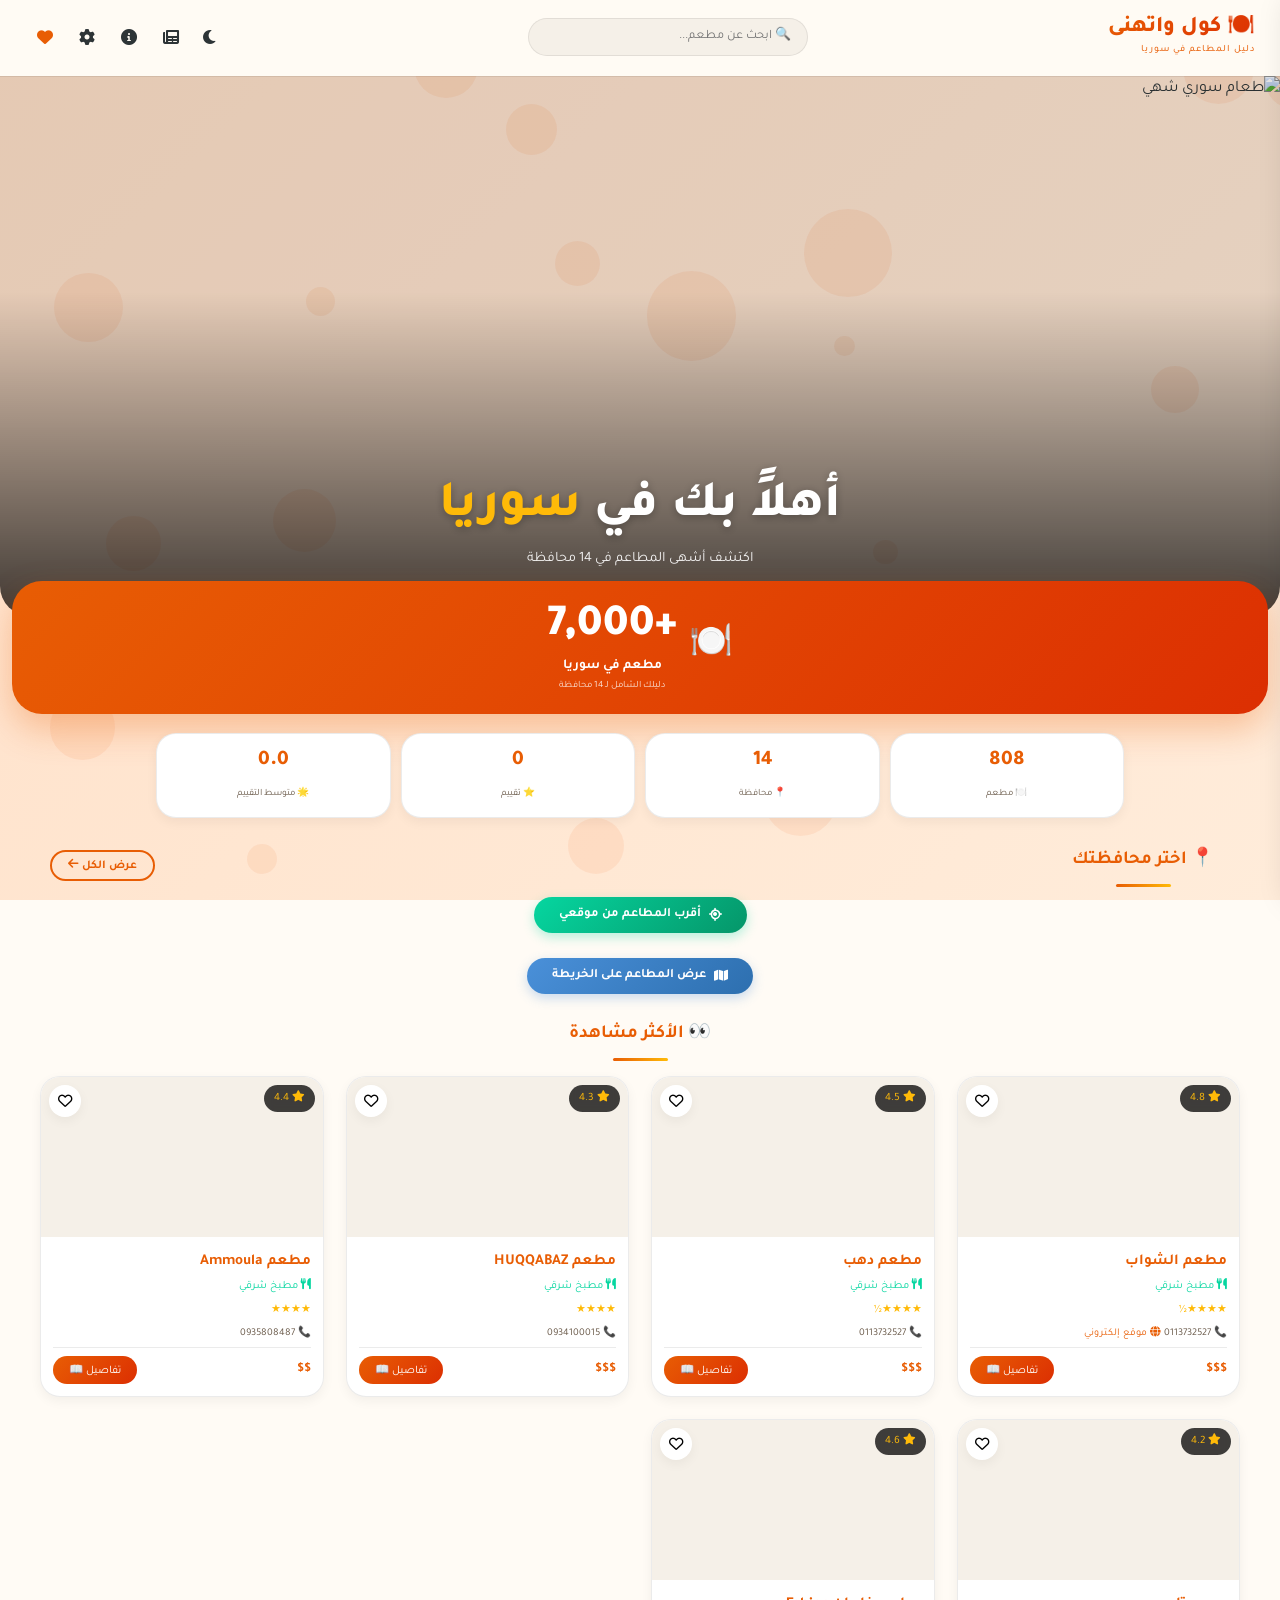
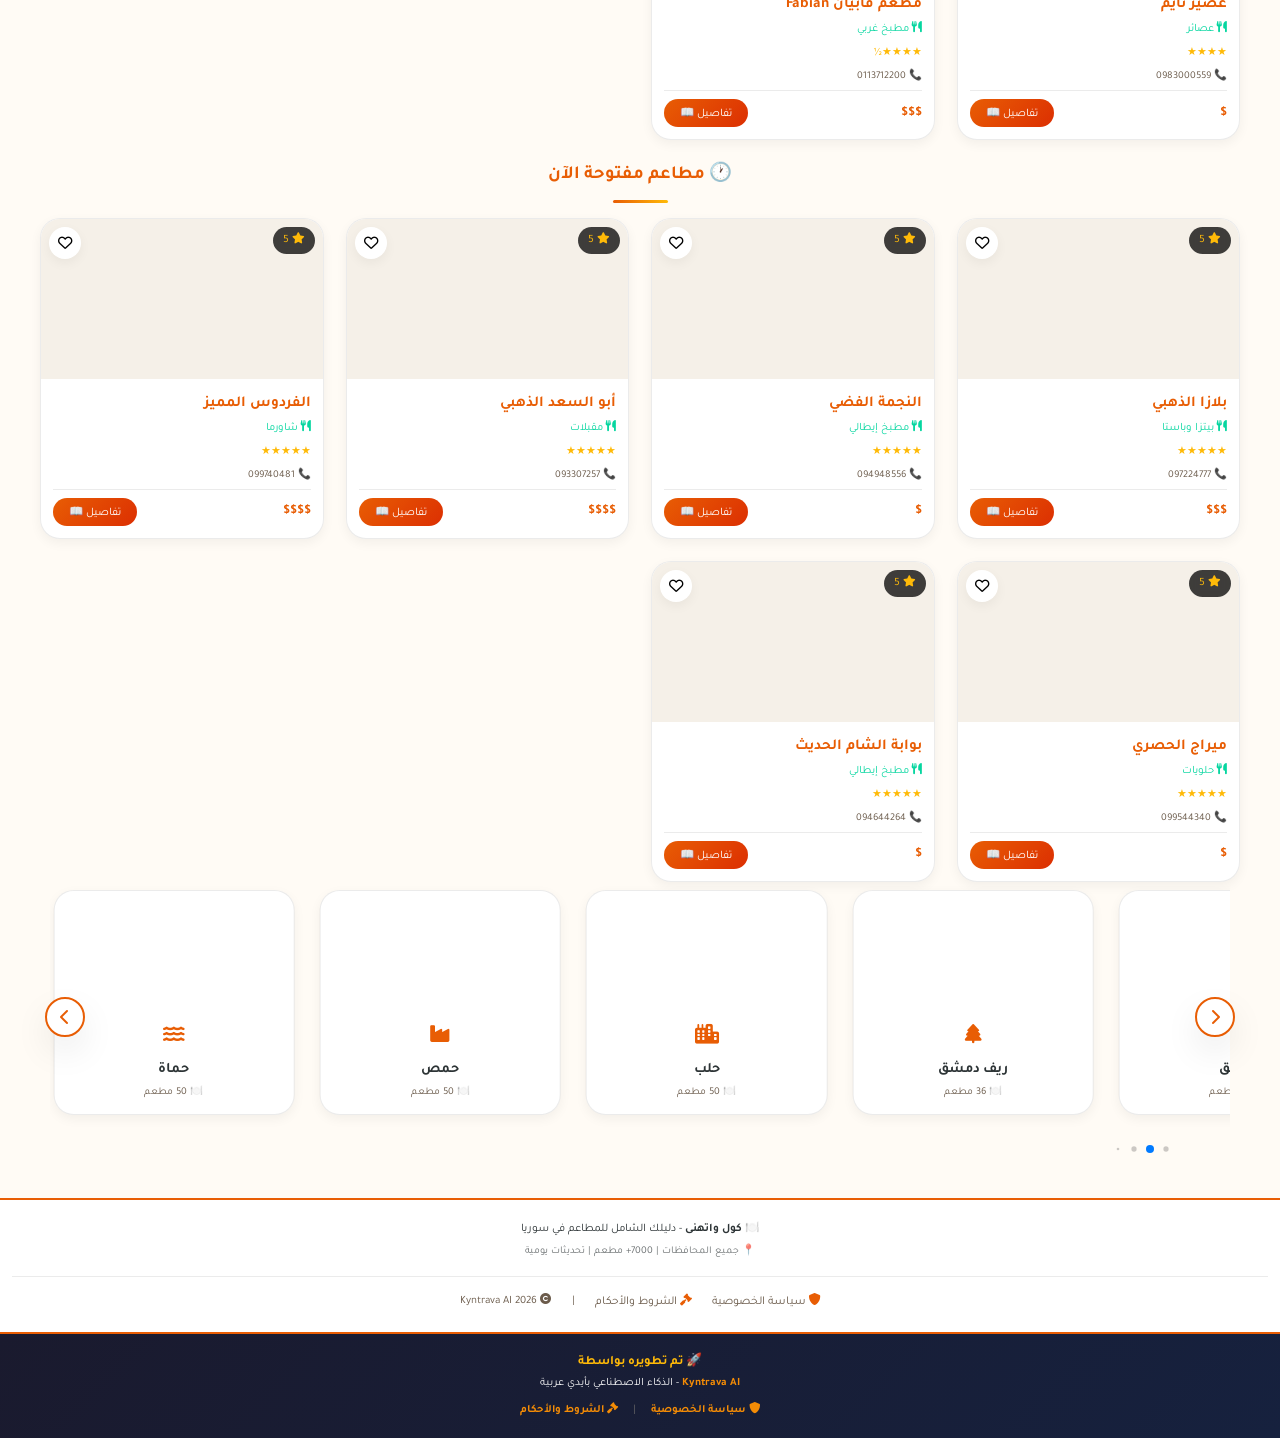
==== commit 47a815d3: "Update index.html" ====
--- a/index.html
+++ b/index.html
@@ -1142,131 +1142,6 @@
             .articles-grid { grid-template-columns: repeat(4, 1fr); }
             .search-bar-desktop input { width: 280px; }
         }
-
-        /* ============ MENU MODAL ============ */
-        .menu-modal-content {
-            max-width: 600px;
-            margin: auto;
-            background: var(--bg-card);
-            border-radius: var(--radius-xl);
-            padding: 20px;
-            animation: slideUp 0.4s cubic-bezier(0.4, 0, 0.2, 1);
-            max-height: 85vh;
-            overflow-y: auto;
-            color: var(--text);
-        }
-        .menu-modal-content .menu-item {
-            display: flex;
-            justify-content: space-between;
-            align-items: center;
-            padding: 10px 0;
-            border-bottom: 1px solid var(--border);
-        }
-        .menu-modal-content .menu-item .item-details {
-            display: flex;
-            flex-direction: column;
-        }
-        .menu-modal-content .menu-item .item-name {
-            font-weight: 700;
-            font-size: 0.9rem;
-            color: var(--primary);
-        }
-        .menu-modal-content .menu-item .item-desc {
-            font-size: 0.7rem;
-            color: var(--text-secondary);
-        }
-        .menu-modal-content .menu-item .item-price {
-            font-weight: 700;
-            color: var(--primary);
-            font-size: 0.85rem;
-        }
-        .menu-modal-content .menu-item .order-btn {
-            background: var(--accent);
-            color: white;
-            border: none;
-            padding: 4px 12px;
-            border-radius: 50px;
-            cursor: pointer;
-            font-family: 'Tajawal', sans-serif;
-            font-size: 0.7rem;
-            font-weight: 700;
-            transition: transform 0.2s;
-        }
-        .menu-modal-content .menu-item .order-btn:active { transform: scale(0.95); }
-        .menu-modal-content .order-summary {
-            margin-top: 15px;
-            padding: 10px;
-            background: var(--info-bg);
-            border-radius: var(--radius-sm);
-            display: flex;
-            justify-content: space-between;
-            align-items: center;
-            flex-wrap: wrap;
-        }
-        .menu-modal-content .order-summary .total-price {
-            font-weight: 700;
-            color: var(--primary);
-        }
-        .menu-modal-content .order-summary .send-order-btn {
-            background: #25D366;
-            color: white;
-            border: none;
-            padding: 8px 18px;
-            border-radius: 50px;
-            cursor: pointer;
-            font-family: 'Tajawal', sans-serif;
-            font-size: 0.75rem;
-            font-weight: 700;
-        }
-
-        /* ============ RECOMMENDED CARD ============ */
-        .recommended-card {
-            background: var(--bg-card);
-            border-radius: var(--radius);
-            overflow: hidden;
-            border: 2px solid var(--accent);
-            transition: all 0.4s ease;
-            cursor: pointer;
-            box-shadow: var(--shadow-sm);
-            position: relative;
-        }
-        .recommended-card:hover {
-            transform: translateY(-5px);
-            box-shadow: var(--shadow-hover);
-        }
-        .recommended-card .restaurant-image { height: 160px; overflow: hidden; position: relative; }
-        .recommended-card .restaurant-image img { width: 100%; height: 100%; object-fit: cover; }
-        .recommended-card .badge-recommended {
-            position: absolute;
-            top: 8px;
-            left: 8px;
-            background: var(--accent);
-            color: white;
-            padding: 4px 12px;
-            border-radius: 50px;
-            font-size: 0.6rem;
-            font-weight: 700;
-            z-index: 2;
-        }
-        .recommended-card .restaurant-info { padding: 12px; }
-        .recommended-card .restaurant-info h3 { font-size: 0.95rem; color: var(--primary); }
-        .recommended-card .restaurant-info p { font-size: 0.75rem; color: var(--text-secondary); }
-
-        #recommendedGrid {
-            display: grid;
-            grid-template-columns: 1fr;
-            gap: 14px;
-            max-width: 1200px;
-            margin: 0 auto;
-            padding: 0 10px 20px;
-        }
-
-        @media (min-width: 640px) {
-            #recommendedGrid { grid-template-columns: repeat(2, 1fr); }
-        }
-        @media (min-width: 1024px) {
-            #recommendedGrid { grid-template-columns: repeat(3, 1fr); }
-        }
     </style>
 </head>
 <body>
@@ -1413,6 +1288,7 @@
         <div class="menu-link" onclick="closeMobileMenu(); showRandomRestaurant();">
             <i class="fas fa-dice"></i> <span>جرب مطعم عشوائي 🎲</span>
         </div>
+        <!-- ===== روابط سياسة الخصوصية في القائمة الجانبية ===== -->
         <div class="menu-divider"></div>
         <div class="menu-link" onclick="window.location.href='privacy-terms.html'">
             <i class="fas fa-shield-alt"></i> <span>سياسة الخصوصية</span>
@@ -1497,12 +1373,6 @@
             <button class="map-btn" onclick="showMapView()">
                 <i class="fas fa-map"></i> عرض المطاعم على الخريطة
             </button>
-        </div>
-
-        <!-- ============ RECOMMENDED RESTAURANTS ============ -->
-        <div id="recommendedContainer">
-            <h2 class="section-title">⭐ مطاعم مميزة من دمشق</h2>
-            <div id="recommendedGrid"></div>
         </div>
 
         <!-- ============ MOST VIEWED ============ -->
@@ -1570,6 +1440,7 @@
         <div id="adminReviewsList" class="admin-list"></div>
     </div>
 
+    <!-- ===== روابط سياسة الخصوصية في لوحة التحكم ===== -->
     <div class="admin-card">
         <h3>🔗 روابط سريعة</h3>
         <div style="display:flex;gap:15px;flex-wrap:wrap;justify-content:center;">
@@ -1597,11 +1468,6 @@
         <div class="info-row" id="modalHours"></div>
         <div class="info-row" id="modalPrice"></div>
         <div id="modalMap" class="google-map"></div>
-        
-        <!-- ===== MENU BUTTON ===== -->
-        <button id="modalMenuBtn" class="whatsapp-order" style="background:var(--primary);" onclick="showMenuModal()">
-            <i class="fas fa-utensils"></i> 📋 عرض القائمة
-        </button>
         
         <!-- ===== BOOKING FORM ===== -->
         <div class="booking-form">
@@ -1647,20 +1513,6 @@
     </div>
 </div>
 
-<!-- ============ MENU MODAL ============ -->
-<div id="menuModal" class="modal" onclick="if(event.target===this) closeMenuModal()">
-    <div class="menu-modal-content">
-        <button class="modal-close" onclick="closeMenuModal()"><i class="fas fa-times"></i></button>
-        <h2 style="color:var(--primary);margin-bottom:10px;">📋 قائمة طعام مطعم الشواب</h2>
-        <div id="menuItems"></div>
-        <div class="order-summary" id="orderSummary">
-            <span>السلة: <span id="cartCount">0</span> طبق</span>
-            <span class="total-price" id="cartTotal">0 ل.س</span>
-            <button class="send-order-btn" onclick="sendOrderViaWhatsapp()"><i class="fab fa-whatsapp"></i> إرسال الطلب</button>
-        </div>
-    </div>
-</div>
-
 <!-- ============ COMPARE PANEL ============ -->
 <div class="compare-panel" id="comparePanel">
     <div class="compare-header">
@@ -1703,6 +1555,7 @@
         <div class="dev-text">
             <h4>🚀 تم تطويره بواسطة</h4>
             <p><a href="#" target="_blank">Kyntrava AI</a> - الذكاء الاصطناعي بأيدي عربية</p>
+            <!-- ===== روابط سياسة الخصوصية في الفوتر السفلي ===== -->
             <div style="display:flex;gap:15px;justify-content:center;flex-wrap:wrap;margin-top:8px;">
                 <a href="privacy-terms.html" style="color:#F48C06;text-decoration:none;font-size:0.7rem;transition:0.3s;">
                     <i class="fas fa-shield-alt"></i> سياسة الخصوصية
@@ -1743,6 +1596,7 @@
     document.documentElement.setAttribute('data-theme', isDark ? '' : 'dark');
     localStorage.setItem('darkMode', isDark ? '' : 'dark');
 }
+// Auto detect system dark mode
 if (window.matchMedia && window.matchMedia('(prefers-color-scheme: dark)').matches && !localStorage.getItem('darkMode')) {
     document.documentElement.setAttribute('data-theme', 'dark');
 }
@@ -2030,10 +1884,7 @@
     {id:"r168",name:"مطعم شاورما أرت",cuisine:"شاورما",rating:4.4,priceRange:"$",priceLevel:1,description:"شاورما أرت",address:"دمشق",phone:"0953281121",lat:33.522,lng:36.296,openingHours:"10:00 صباحاً - 2:00 بعد منتصف الليل"},
     {id:"r169",name:"Qshrimp",cuisine:"مأكولات بحرية",rating:4.5,priceRange:"$$$",priceLevel:3,description:"كيوشرمب",address:"دمشق",phone:"0941434333",lat:33.514,lng:36.291,openingHours:"11:00 صباحاً - 11:00 مساءً"},
     {id:"r170",name:"Ultra Vista",cuisine:"مطبخ عالمي",rating:4.3,priceRange:"$$$",priceLevel:3,description:"مطعم ألترا فيستا",address:"دمشق",phone:"0116110657",lat:33.515,lng:36.292,openingHours:"11:00 صباحاً - 11:00 مساءً"},
-    {id:"r171",name:"مطعم المير",cuisine:"مطبخ شرقي",rating:4.2,priceRange:"$$",priceLevel:2,description:"مطعم المير",address:"دمشق",phone:"0984616616",lat:33.516,lng:36.293,openingHours:"9:00 صباحاً - 10:00 مساءً"},
-    {id:"r172",name:"مطعم الشواب",cuisine:"مطبخ شرقي",rating:4.8,priceRange:"$$$",priceLevel:3,description:"مطعم الشواب يقدم أشهى المأكولات الشرقية والمشاوي في دمشق. تجربة طعام فريدة من نوعها مع أجواء راقية وخدمة ممتازة.",address:"دمشق - المالكي",phone:"0113732527",lat:33.5195,lng:36.2800,openingHours:"11:00 صباحاً - 12:00 منتصف الليل",hourStart:11,hourEnd:24,website:"https://haidergiyasmahfoud-wq.github.io/Shawab-",image:"https://images.pexels.com/photos/262978/pexels-photo-262978.jpeg?w=600&h=400&random=shawab",reviews:[],views:0},
-    {id:"r173",name:"حلويات الوسام",cuisine:"حلويات",rating:4.7,priceRange:"$$",priceLevel:2,description:"أشهر محلات الحلويات الشرقية في دمشق، يقدم ألذ الكنافة، البقلاوة، والمعمول. جودة عالية ونكهة لا تُقاوم.",address:"دمشق - شارع بغداد",phone:"0114452926",lat:33.5119,lng:36.2920,openingHours:"8:00 صباحاً - 11:00 مساءً",hourStart:8,hourEnd:23,image:"https://images.pexels.com/photos/699953/pexels-photo-699953.jpeg?w=600&h=400&random=wisam",reviews:[],views:0},
-    {id:"r174",name:"مطعم الشامي الأصيل",cuisine:"مطبخ شرقي",rating:4.6,priceRange:"$$$",priceLevel:3,description:"مطعم تراثي يقدم أشهى المأكولات الشامية الأصيلة. الكبة، اليبرق، والمشاوي على أصولها في أجواء دمشقية عريقة.",address:"دمشق - المالكي",phone:"",lat:33.5197,lng:36.2810,openingHours:"10:00 صباحاً - 12:00 منتصف الليل",hourStart:10,hourEnd:24,image:"https://images.pexels.com/photos/1640777/pexels-photo-1640777.jpeg?w=600&h=400&random=shami",reviews:[],views:0}
+    {id:"r171",name:"مطعم المير",cuisine:"مطبخ شرقي",rating:4.2,priceRange:"$$",priceLevel:2,description:"مطعم المير",address:"دمشق",phone:"0984616616",lat:33.516,lng:36.293,openingHours:"9:00 صباحاً - 10:00 مساءً"}
 ];
 
 // ============ RIF DIMASHQ REAL RESTAURANTS ============
@@ -2120,30 +1971,6 @@
     }
 ];
 
-// ============ RECOMMENDED RESTAURANTS ============
-const recommendedRestaurants = [
-    {
-        id: "rec1",
-        name: "شركة الفادي",
-        cuisine: "خدمة توصيل",
-        rating: 4.9,
-        priceRange: "$$",
-        priceLevel: 2,
-        description: "شركة الفادي للخدمات اللوجستية والتوصيل. نوفر خدمة توصيل سريعة وموثوقة للطلبات من جميع المطاعم في دمشق. نضمن وصول طلبك طازجاً وفي الوقت المحدد. خدمتنا تغطي كافة مناطق دمشق وريفها.",
-        address: "دمشق",
-        phone: "0113732527",
-        lat: 33.5190,
-        lng: 36.2785,
-        openingHours: "8:00 صباحاً - 12:00 منتصف الليل",
-        hourStart: 8,
-        hourEnd: 24,
-        image: "https://imgur.com/mYw0b1U",
-        reviews: [],
-        views: 0,
-        isDelivery: true
-    }
-];
-
 // ============ GENERATE RESTAURANTS ============
 const restaurantNames = ['أبو السعد', 'الديار', 'الفردوس', 'القصر', 'الزهرة', 'النجمة', 'البستان', 'النخيل', 'سهارى', 'ليالي', 'ألف ليلة', 'بوابة الشام', 'جبل العرب', 'باب توما', 'المأذنة', 'القلعة', 'البارون', 'شهرزاد', 'ميراج', 'رويال', 'جراند', 'بلازا', 'فاخر', 'مشاوي العاصمة', 'سمك وشوي', 'طازج', 'سوريانا'];
 const adjectives = ['الذهبي', 'الفضي', 'التراثي', 'الحديث', 'الفاخر', 'الرائع', 'المميز', 'الحصري'];
@@ -2157,10 +1984,9 @@
     if (realData[province]) {
         return realData[province].map(r => ({
             ...r,
-            image: r.image || (imagePool[Math.floor(Math.random() * imagePool.length)] + `?w=600&h=400&random=${Math.random()}`),
-            reviews: r.reviews || [],
-            views: r.views || 0,
-            website: r.website || ''
+            image: imagePool[Math.floor(Math.random() * imagePool.length)] + `?w=600&h=400&random=${Math.random()}`,
+            reviews: [],
+            views: 0
         }));
     }
     
@@ -2188,16 +2014,40 @@
             lat: coords.lat + (Math.random() - 0.5) * 0.08,
             lng: coords.lng + (Math.random() - 0.5) * 0.08,
             reviews: [],
-            views: 0,
-            website: ''
+            views: 0
         });
     }
     return restaurants;
 }
+
+// ============ ADD SHAWAB RESTAURANT ============
+const shawabRestaurant = {
+    id: "shawab_restaurant",
+    name: "مطعم الشواب",
+    cuisine: "مطبخ شرقي",
+    rating: 4.8,
+    priceRange: "$$$",
+    priceLevel: 3,
+    description: "مطعم الشواب يقدم أشهى المأكولات الشرقية والمشاوي في دمشق. تجربة طعام فريدة من نوعها مع أجواء راقية وخدمة ممتازة. يشتهر المطعم بمشاوي اللحم على الفحم والمقبلات الشرقية الأصيلة.",
+    address: "دمشق - المالكي",
+    phone: "0113732527",
+    lat: 33.5195,
+    lng: 36.2800,
+    openingHours: "11:00 صباحاً - 12:00 منتصف الليل",
+    hourStart: 11,
+    hourEnd: 24,
+    image: "https://images.pexels.com/photos/262978/pexels-photo-262978.jpeg?w=600&h=400&random=shawab",
+    reviews: [],
+    views: 100,
+    website: "https://haidergiyasmahfoud-wq.github.io/Shawab-" // الموقع الإلكتروني
+};
 
 // ============ INIT DATA ============
 const allRestaurants = {};
 provinces.forEach(p => { allRestaurants[p] = generateRestaurants(p, 50); });
+
+// إضافة مطعم الشواب إلى دمشق
+allRestaurants['دمشق'].unshift(shawabRestaurant);
 
 // ============ FAVORITES ============
 let favorites = JSON.parse(localStorage.getItem('restaurant_favorites') || '[]');
@@ -2275,6 +2125,7 @@
     browsingHistory.push({ province, restId, timestamp: Date.now() });
     if (browsingHistory.length > 50) { browsingHistory = browsingHistory.slice(-50); }
     localStorage.setItem('browsingHistory', JSON.stringify(browsingHistory));
+    // Increment view count for the restaurant
     const rest = allRestaurants[province]?.find(r => r.id === restId);
     if (rest) {
         rest.views = (rest.views || 0) + 1;
@@ -2334,6 +2185,7 @@
             }
         });
     }
+    // Sort by rating
     open.sort((a,b) => b.rating - a.rating);
     return open.slice(0, limit);
 }
@@ -2427,6 +2279,7 @@
     const distHTML = distance !== null ? `<span class="distance-badge"><i class="fas fa-location-dot"></i> ${distance.toFixed(1)} كم</span>` : '';
     const starsHTML = '★'.repeat(Math.floor(rest.rating)) + (rest.rating%1>=0.5?'½':'') + '☆'.repeat(5-Math.ceil(rest.rating));
     const phoneDisplay = rest.phone ? `<small style="color:var(--text-secondary);font-size:0.65rem;">📞 ${rest.phone}</small>` : '';
+    // إضافة أيقونة الموقع الإلكتروني إذا كان موجوداً
     const websiteDisplay = rest.website ? `<small style="color:var(--primary);font-size:0.65rem;"><i class="fas fa-globe"></i> موقع إلكتروني</small>` : '';
     return `
         <div class="restaurant-card" onclick="showRestaurantDetails('${province}', '${rest.id}')">
@@ -2494,17 +2347,19 @@
         restaurants.sort((a,b) => a._distance - b._distance);
     }
     
+    // Advanced filters
     if (advancedFilters.rating > 0) restaurants = restaurants.filter(r => r.rating >= advancedFilters.rating);
     
     currentProvince = province;
     const container = document.getElementById('cityPagesContainer');
     
+    // Show skeleton loading first
     const gridHtml = restaurants.map(r => createRestaurantCard(province, r, activeFilters.sort==='nearest'&&userLocation?r._distance:null)).join('');
     
     container.innerHTML = `
         <div class="city-page active">
             <button class="back-btn" onclick="goBack()"><i class="fas fa-arrow-right"></i> العودة للرئيسية</button>
-            <div class="city-header"><h2>📍 ${province}</h2><p>🌟 ${restaurants.length} مطعم</p></div>
+            <div class="city-header"><h2>📍 ${province}</h2><p>🌟 ${restaurants.length} مطعم ${province === 'دمشق' || province === 'ريف دمشق' ? 'حقيقي' : ''}</p></div>
             
             <button class="advanced-filter-toggle" onclick="toggleAdvancedFilters()">
                 <i class="fas fa-sliders-h"></i> تصفية متقدمة
@@ -2776,6 +2631,7 @@
         </div>
     `;
     window.scrollTo({ top: 0, behavior: 'smooth' });
+    // Initialize Leaflet map
     setTimeout(() => {
         const mapContainer = document.getElementById('mapContainer');
         if (mapContainer && typeof L !== 'undefined') {
@@ -2811,6 +2667,7 @@
             });
             map.invalidateSize();
         } else {
+            // Fallback
             mapContainer.innerHTML = `
                 <div style="padding:20px;text-align:center;background:var(--bg-input);border-radius:var(--radius);height:100%;display:flex;flex-direction:column;align-items:center;justify-content:center;">
                     <i class="fas fa-map" style="font-size:3rem;color:var(--primary);margin-bottom:10px;"></i>
@@ -2920,83 +2777,6 @@
 let reviewImages = [];
 let currentCompareList = JSON.parse(localStorage.getItem('compareList') || '[]');
 
-// ============ MENU SYSTEM ============
-const shawabMenu = [
-    { name: "مشاوي مشكلة", desc: "تشكيلة من اللحم المشوي على الفحم مع أرز وخضار", price: 15000 },
-    { name: "شيش طاووق", desc: "صدور دجاج متبلة ومشوية على الفحم مع الخضار", price: 12000 },
-    { name: "لحم بالعظم", desc: "لحم ضأن مطبوخ ببطء مع البهارات والتوابل", price: 18000 },
-    { name: "كبة مشوية", desc: "كبة لحم محشية بالجوز والبصل مشوية على الفحم", price: 10000 },
-    { name: "مقبلات مشكلة", desc: "حمص، متبل، ورق عنب، فلافل، مكدوس", price: 8000 },
-    { name: "سلطة خضراء", desc: "خيار، طماطم، خس، فجل، بقدونس مع عصير الليمون", price: 5000 },
-    { name: "أرز بخاري", desc: "أرز بنكهة البهارات مع اللحم المفروم والمكسرات", price: 7000 },
-    { name: "كنافة نابلسية", desc: "كنافة بالجبنة مع القطر والمكسرات", price: 8000 }
-];
-
-let orderCart = [];
-
-function showMenuModal() {
-    const modal = document.getElementById('menuModal');
-    const container = document.getElementById('menuItems');
-    container.innerHTML = shawabMenu.map((item, index) => `
-        <div class="menu-item">
-            <div class="item-details">
-                <span class="item-name">${item.name}</span>
-                <span class="item-desc">${item.desc}</span>
-            </div>
-            <div style="display:flex;align-items:center;gap:8px;">
-                <span class="item-price">${item.price.toLocaleString()} ل.س</span>
-                <button class="order-btn" onclick="addToCart(${index})">➕ طلب</button>
-            </div>
-        </div>
-    `).join('');
-    modal.classList.add('active');
-    document.body.style.overflow = 'hidden';
-    updateCartSummary();
-}
-
-function closeMenuModal() {
-    document.getElementById('menuModal').classList.remove('active');
-    document.body.style.overflow = '';
-}
-
-function addToCart(index) {
-    const item = shawabMenu[index];
-    const existing = orderCart.find(i => i.index === index);
-    if (existing) {
-        existing.qty += 1;
-    } else {
-        orderCart.push({ ...item, index, qty: 1 });
-    }
-    updateCartSummary();
-    showToast(`تمت إضافة ${item.name} إلى السلة 🛒`);
-}
-
-function updateCartSummary() {
-    const totalItems = orderCart.reduce((sum, i) => sum + i.qty, 0);
-    const totalPrice = orderCart.reduce((sum, i) => sum + (i.price * i.qty), 0);
-    document.getElementById('cartCount').textContent = totalItems;
-    document.getElementById('cartTotal').textContent = totalPrice.toLocaleString() + ' ل.س';
-}
-
-function sendOrderViaWhatsapp() {
-    if (orderCart.length === 0) { showToast('السلة فارغة! أضف أطباقاً أولاً'); return; }
-    const rest = allRestaurants['دمشق']?.find(r => r.name === 'مطعم الشواب');
-    if (!rest) { showToast('لم نتمكن من العثور على المطعم'); return; }
-    let orderText = `🍽️ طلب جديد من مطعم الشواب\n\n`;
-    orderCart.forEach(item => {
-        orderText += `• ${item.name} (${item.qty}) - ${(item.price * item.qty).toLocaleString()} ل.س\n`;
-    });
-    orderText += `\n💰 المجموع: ${orderCart.reduce((sum, i) => sum + (i.price * i.qty), 0).toLocaleString()} ل.س`;
-    orderText += `\n\n📞 اسمي: [اكتب اسمك]\n📍 العنوان: [اكتب عنوانك]`;
-    const phone = rest.phone || '0113732527';
-    window.open(`https://wa.me/963${phone}?text=${encodeURIComponent(orderText)}`, '_blank');
-    updatePoints(3, '📦 طلب عبر القائمة');
-    orderCart = [];
-    updateCartSummary();
-    closeMenuModal();
-}
-
-// ============ SHOW RESTAURANT DETAILS ============
 window.showRestaurantDetails = function(province, restId) {
     const rest = allRestaurants[province].find(r => r.id === restId);
     if (!rest) return;
@@ -3013,15 +2793,6 @@
     document.getElementById('modalHours').innerHTML = `<i class="fas fa-clock"></i> 🕐 ${rest.openingHours}`;
     document.getElementById('modalPrice').innerHTML = `<i class="fas fa-tag"></i> 💰 ${rest.priceRange}`;
     document.getElementById('modalMap').innerHTML = `<iframe width="100%" height="180" style="border:0;border-radius:15px;" loading="lazy" allowfullscreen referrerpolicy="no-referrer-when-downgrade" src="https://www.google.com/maps/embed/v1/place?key=AIzaSyBFw0Qbyq9zTFTd-tUY6dZWTgaQzuU17R8&q=${rest.lat},${rest.lng}&zoom=15&language=ar"></iframe>`;
-    
-    // Show menu button only for Shawab restaurant
-    const menuBtn = document.getElementById('modalMenuBtn');
-    if (rest.name === 'مطعم الشواب') {
-        menuBtn.style.display = 'block';
-    } else {
-        menuBtn.style.display = 'none';
-    }
-    
     const whatsappMsg = `مرحباً، أرغب بالطلب من مطعم ${rest.name} في ${province}%0Aالاسم: [اكتب اسمك]%0Aالطلب: [اكتب طلبك]`;
     if (rest.phone) {
         document.getElementById('modalWhatsapp').onclick = () => window.open(`https://wa.me/963${rest.phone}?text=${whatsappMsg}`, '_blank');
@@ -3029,8 +2800,7 @@
     } else {
         document.getElementById('modalWhatsapp').style.display = 'none';
     }
-    
-    // Website button
+    // إضافة زر الموقع الإلكتروني إذا كان موجوداً
     const websiteBtn = document.createElement('button');
     websiteBtn.style.cssText = 'background:var(--primary);color:white;border:none;padding:10px 18px;border-radius:50px;cursor:pointer;margin-top:8px;width:100%;font-family:Tajawal,sans-serif;font-size:0.85rem;display:flex;align-items:center;justify-content:center;gap:6px;';
     websiteBtn.innerHTML = '<i class="fas fa-globe"></i> 🌐 زيارة الموقع الإلكتروني';
@@ -3041,7 +2811,6 @@
         websiteBtn.className = 'website-btn';
         document.getElementById('modalWhatsapp').after(websiteBtn);
     }
-    
     setupShareButtons(province, rest);
     renderReviews(rest);
     initStarInput();
@@ -3050,6 +2819,7 @@
     document.getElementById('reviewImage').value = '';
     document.getElementById('restaurantModal').classList.add('active');
     document.body.style.overflow = 'hidden';
+    // Set default booking date
     const today = new Date().toISOString().split('T')[0];
     document.getElementById('bookingDate').value = today;
     document.getElementById('bookingDate').min = today;
@@ -3090,6 +2860,7 @@
     if (rest.phone) {
         window.open(`https://wa.me/963${rest.phone}?text=${encodeURIComponent(message)}`, '_blank');
     } else {
+        // Fallback email
         window.location.href = `mailto:booking@wheretoeat.today?subject=حجز طاولة في ${rest.name}&body=${encodeURIComponent(message)}`;
     }
     updatePoints(3, '📅 حجز طاولة');
@@ -3399,9 +3170,10 @@
         lng: coords.lng + (Math.random() - 0.5) * 0.02,
         reviews: [],
         views: 0,
-        website: ''
+        website: '' // إضافة حقل الموقع الإلكتروني للمطاعم المضافة
     };
     allRestaurants[province].unshift(newRest);
+    // Save to localStorage
     try {
         const cache = {};
         for (const p in allRestaurants) {
@@ -3461,28 +3233,6 @@
 
 // ============ RENDER HOME SECTIONS ============
 function renderHomeSections() {
-    // Recommended Restaurants
-    const recGrid = document.getElementById('recommendedGrid');
-    if (recGrid) {
-        recGrid.innerHTML = recommendedRestaurants.map(r => `
-            <div class="recommended-card" onclick="showRestaurantDetails('دمشق', '${r.id}')">
-                <div class="restaurant-image">
-                    <img src="${r.image}" alt="${r.name}" loading="lazy" data-src="${r.image}">
-                    <div class="badge-recommended">⭐ مميز</div>
-                </div>
-                <div class="restaurant-info">
-                    <h3>${r.name}</h3>
-                    <p>${r.description}</p>
-                    <div class="restaurant-footer">
-                        <span class="price-range">${r.priceRange}</span>
-                        <button class="btn-details" onclick="event.stopPropagation(); showRestaurantDetails('دمشق', '${r.id}')">تفاصيل 📖</button>
-                    </div>
-                </div>
-            </div>
-        `).join('');
-        setTimeout(observeLazyImages, 200);
-    }
-    
     // Most Viewed
     const mostViewed = getMostViewedRestaurants(6);
     const mvGrid = document.getElementById('mostViewedGrid');
@@ -3564,7 +3314,7 @@
 
 // ============ KEYBOARD SHORTCUTS ============
 document.addEventListener('keydown', e => {
-    if (e.key === 'Escape') { closeModal(); closeMenuModal(); closeMobileSearch(); closeMobileMenu(); }
+    if (e.key === 'Escape') { closeModal(); closeMobileSearch(); closeMobileMenu(); }
     if (e.key === 'f' && !e.ctrlKey && !e.metaKey) {
         if (!document.activeElement?.tagName === 'INPUT') { showFavorites(); }
     }
@@ -3632,13 +3382,16 @@
     setTimeout(renderRecommendations, 1500);
     requestNotificationPermission();
     
-    const lastNotification = localStorage.getItem('lastDailyDigest');
-    const today = new Date().toDateString();
-    if (lastNotification !== today && Notification.permission === 'granted') {
-        setTimeout(() => {
-            sendNotification('🍽️ اكتشف اليوم', 'أكثر من 7000 مطعم في سوريا ينتظرونك!');
-            localStorage.setItem('lastDailyDigest', today);
-        }, 10000);
+    // Daily digest notification
+    if (Notification.permission === 'granted') {
+        const lastNotification = localStorage.getItem('lastDailyDigest');
+        const today = new Date().toDateString();
+        if (lastNotification !== today) {
+            setTimeout(() => {
+                sendNotification('🍽️ اكتشف اليوم', 'أكثر من 7000 مطعم في سوريا ينتظرونك!');
+                localStorage.setItem('lastDailyDigest', today);
+            }, 10000);
+        }
     }
 });
 
@@ -3657,7 +3410,7 @@
 console.log('📊 عدد المطاعم المحملة:', Object.values(allRestaurants).reduce((sum, arr) => sum + arr.length, 0));
 console.log('❤️ عدد المفضلة:', favorites.length);
 console.log('⭐ عدد النقاط:', userPoints);
-console.log('🌐 مطعم الشواب: تمت إضافته مع الموقع الإلكتروني والقائمة');
+console.log('🌐 مطعم الشواب: تمت إضافته مع الموقع الإلكتروني');
 </script>
 </body>
 </html>
